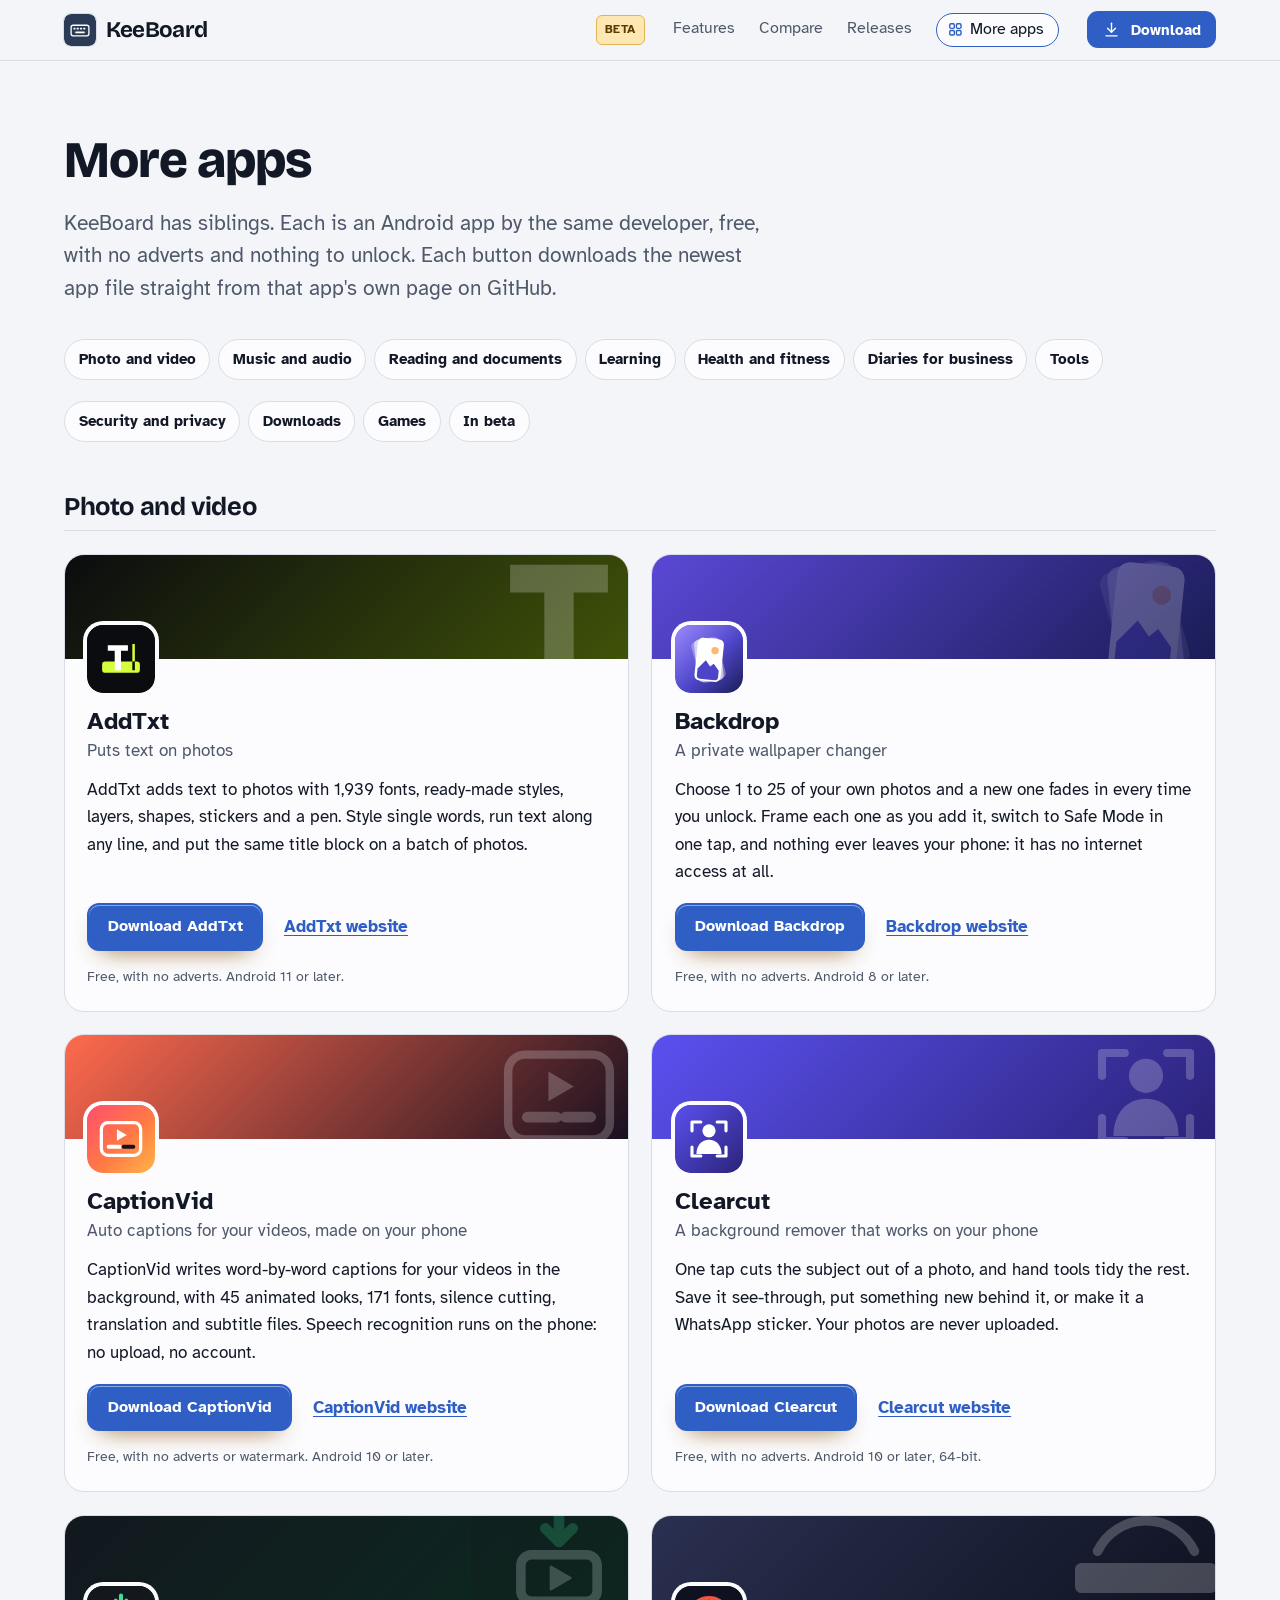
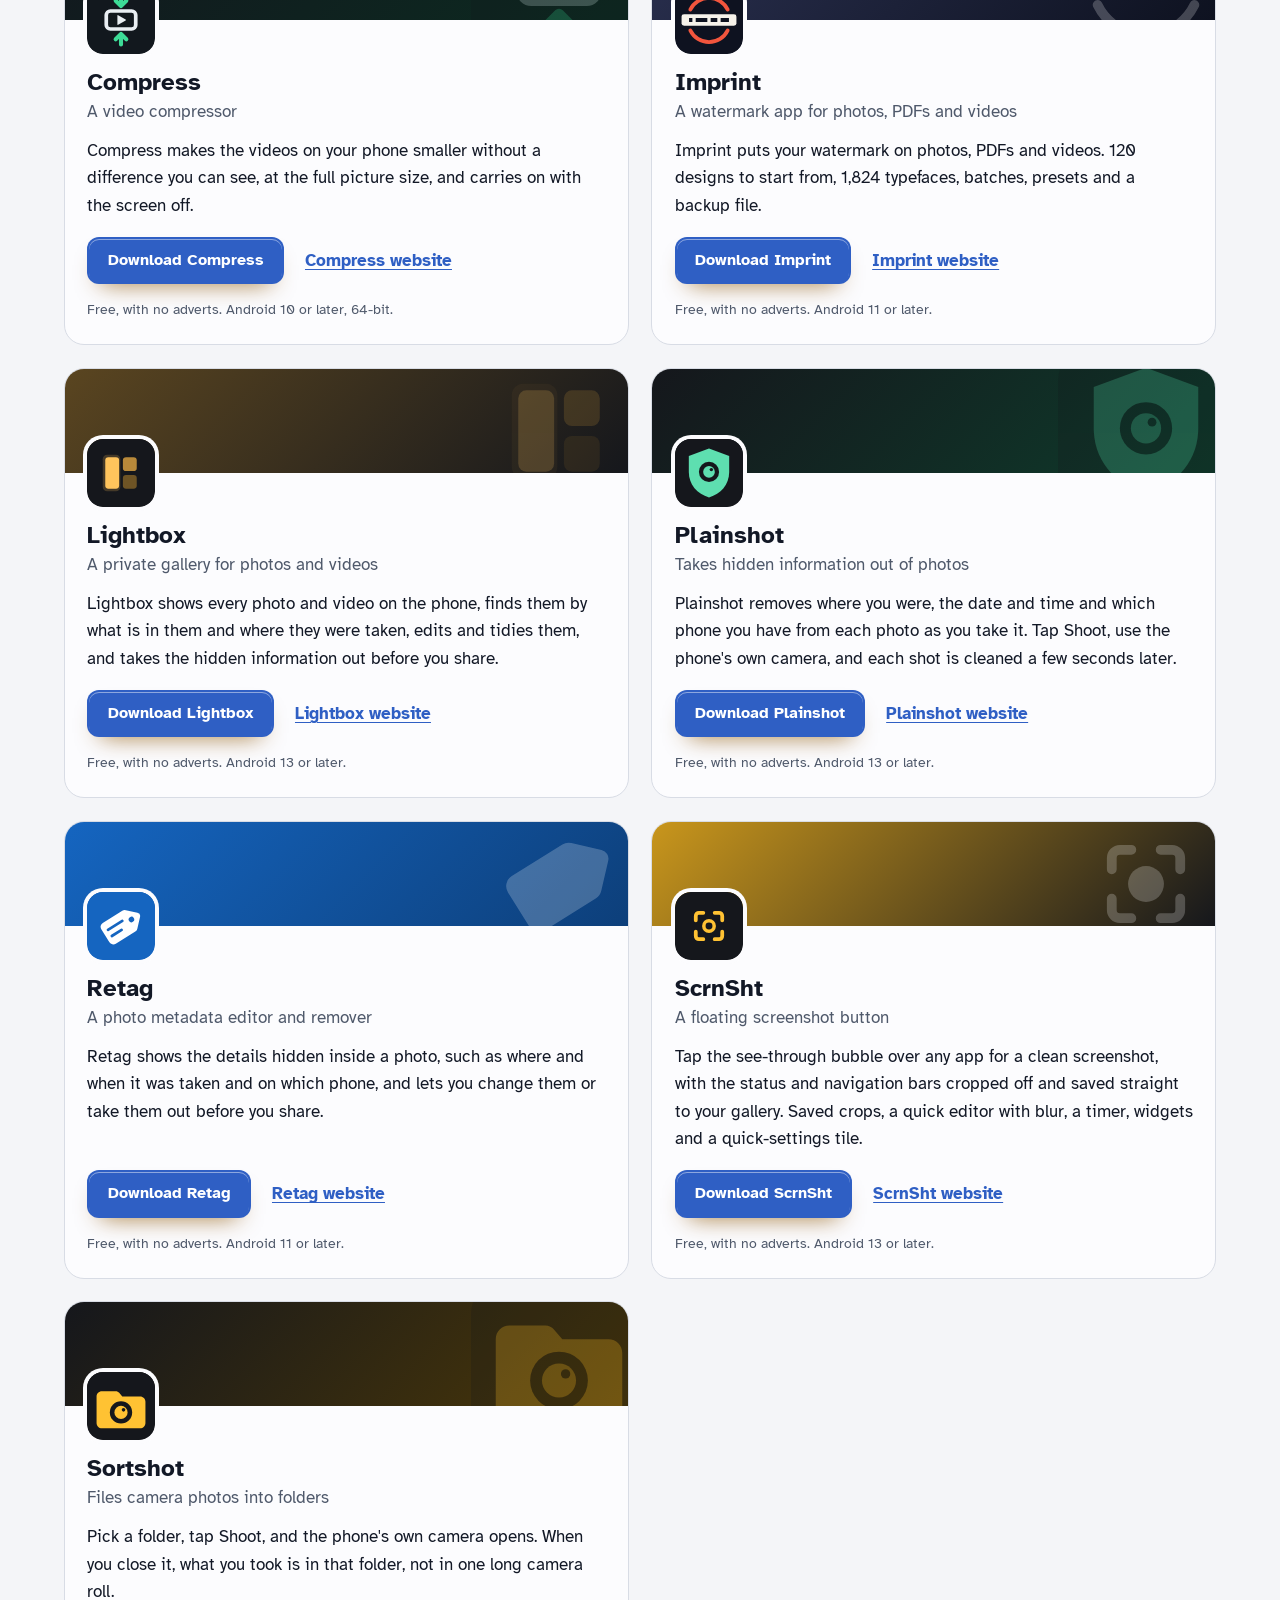
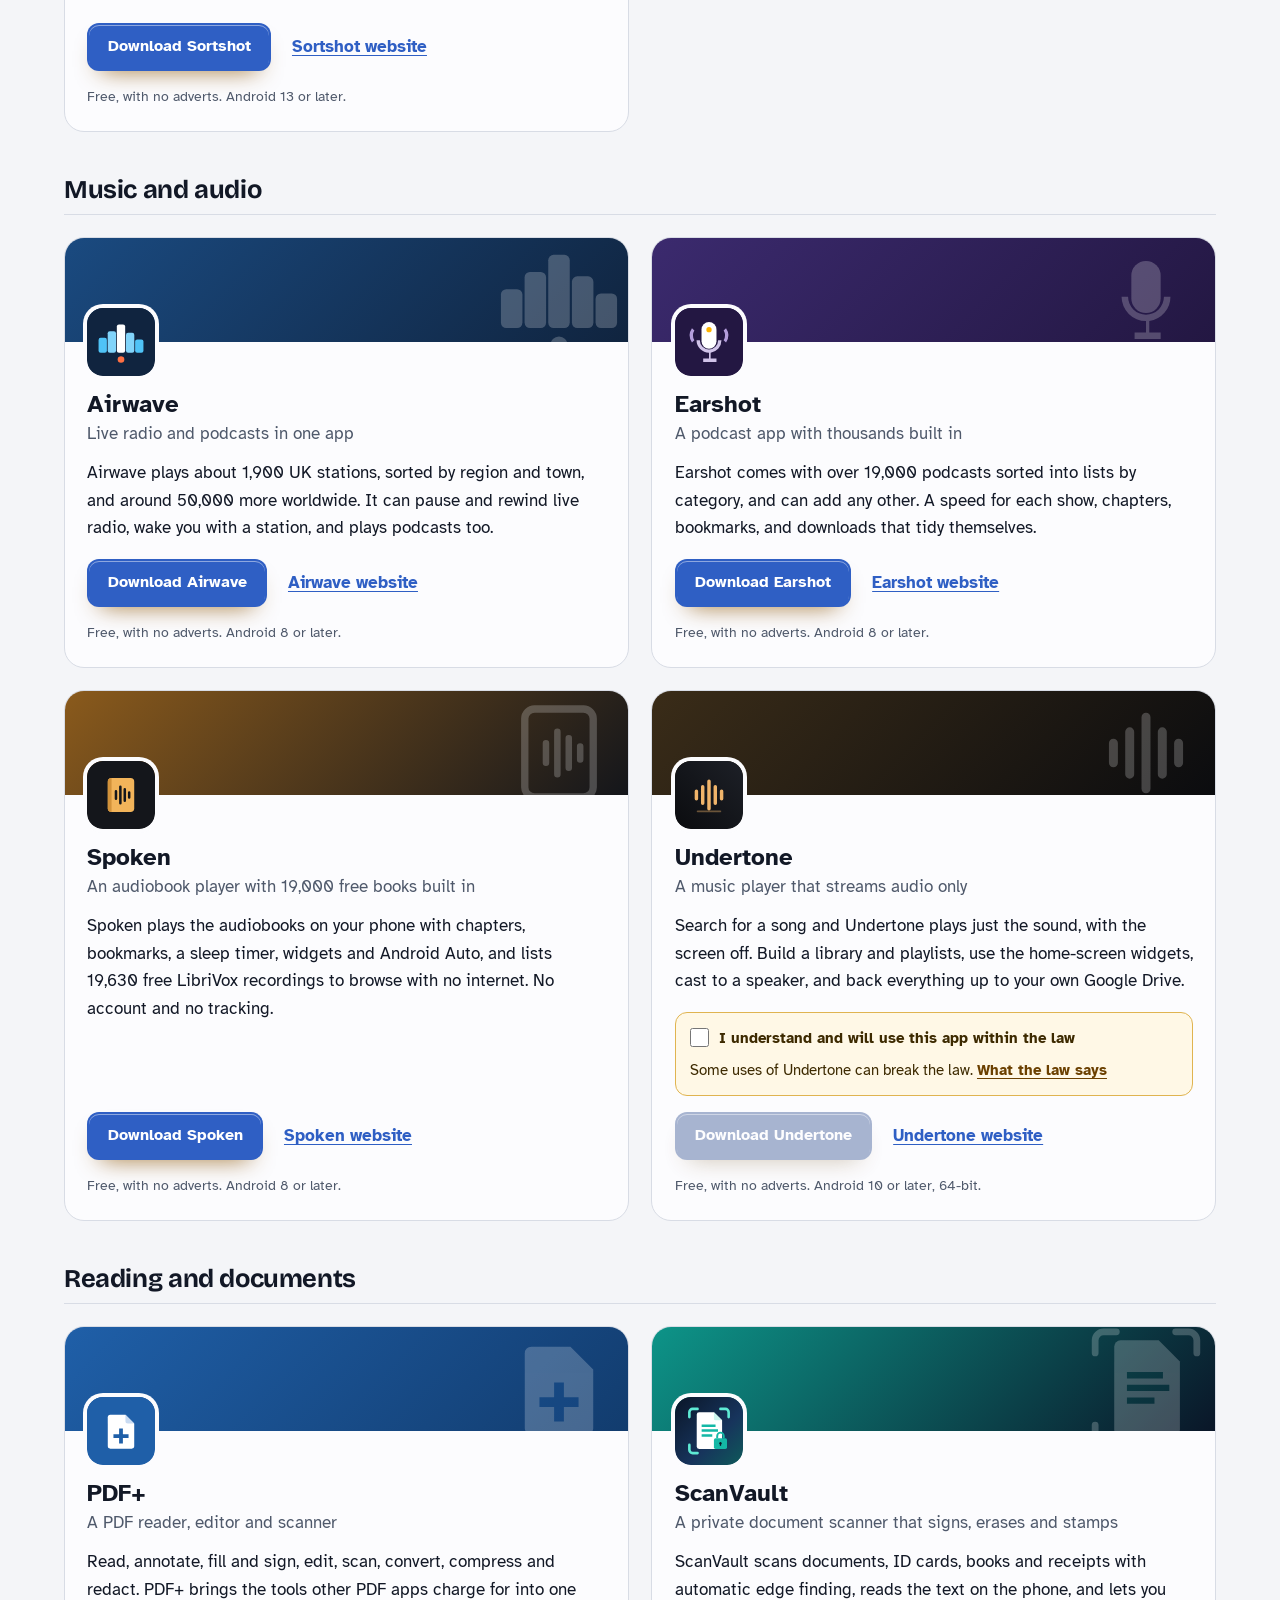
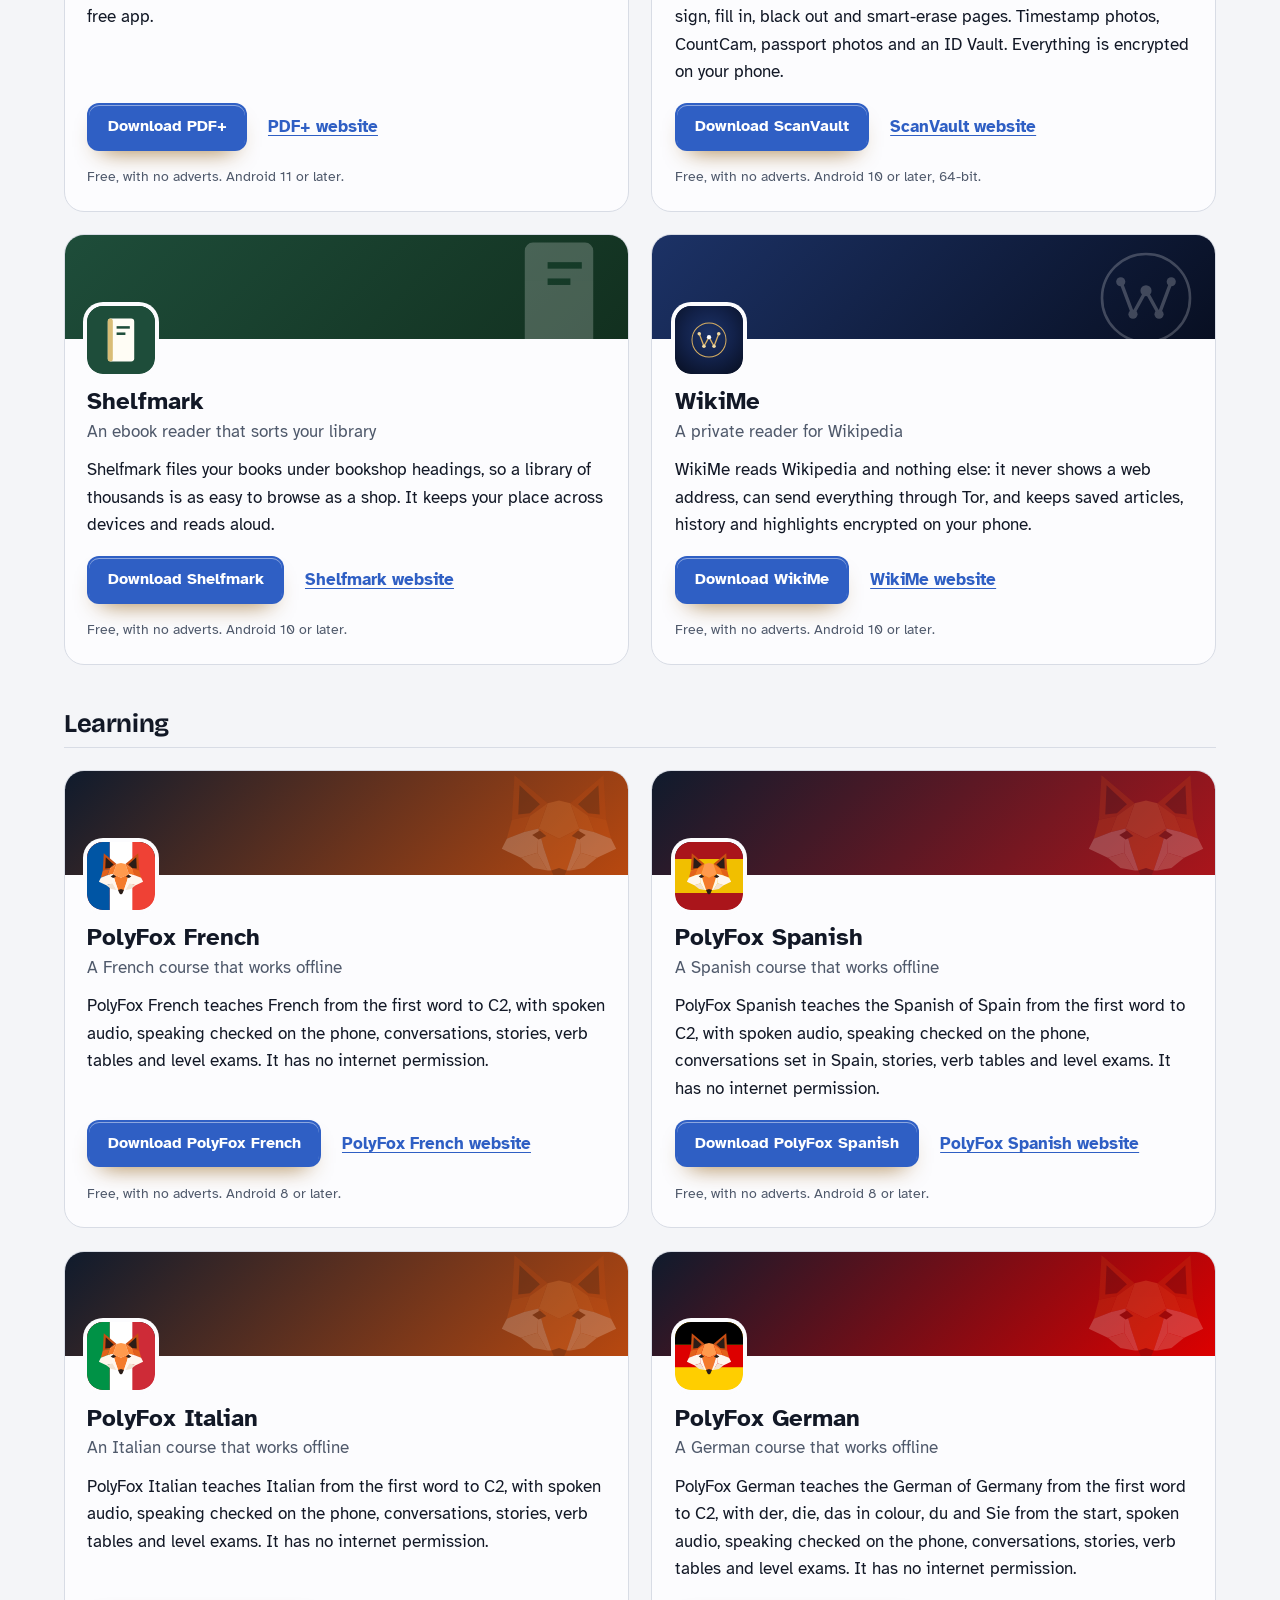
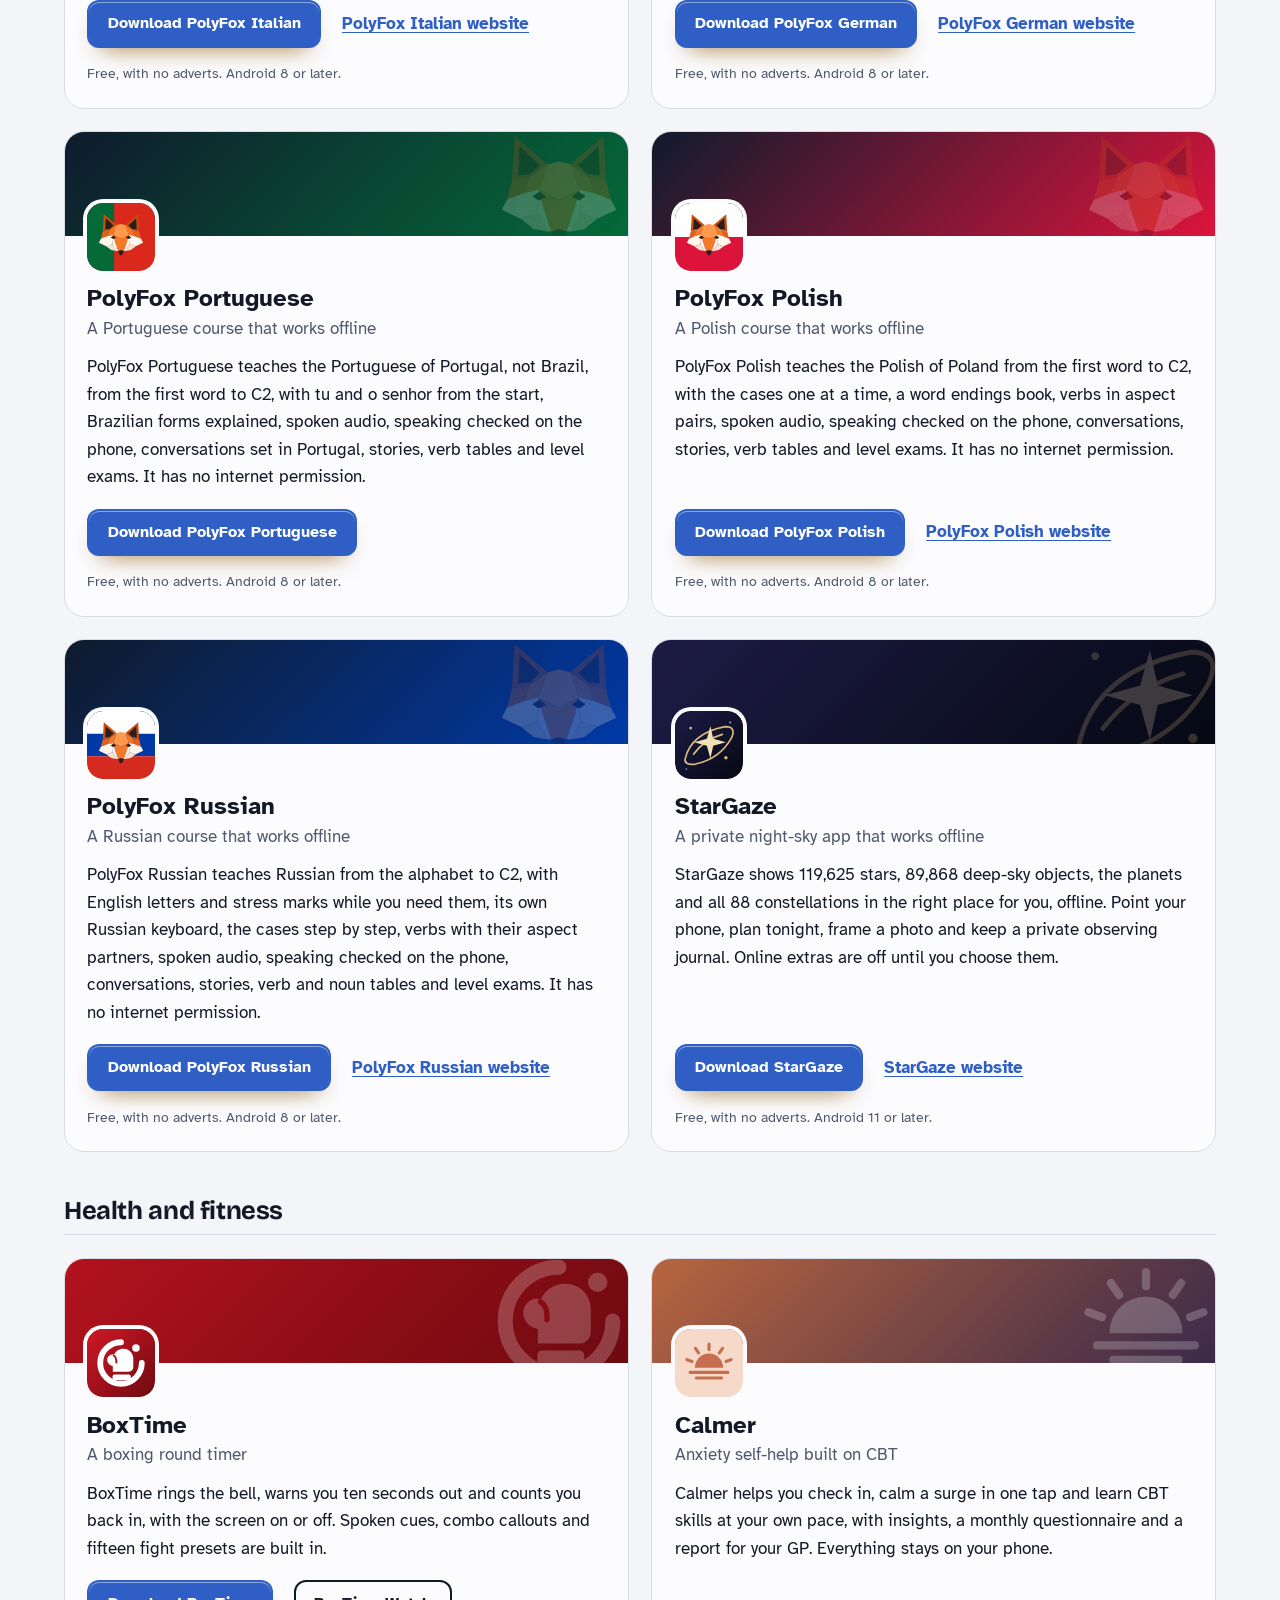
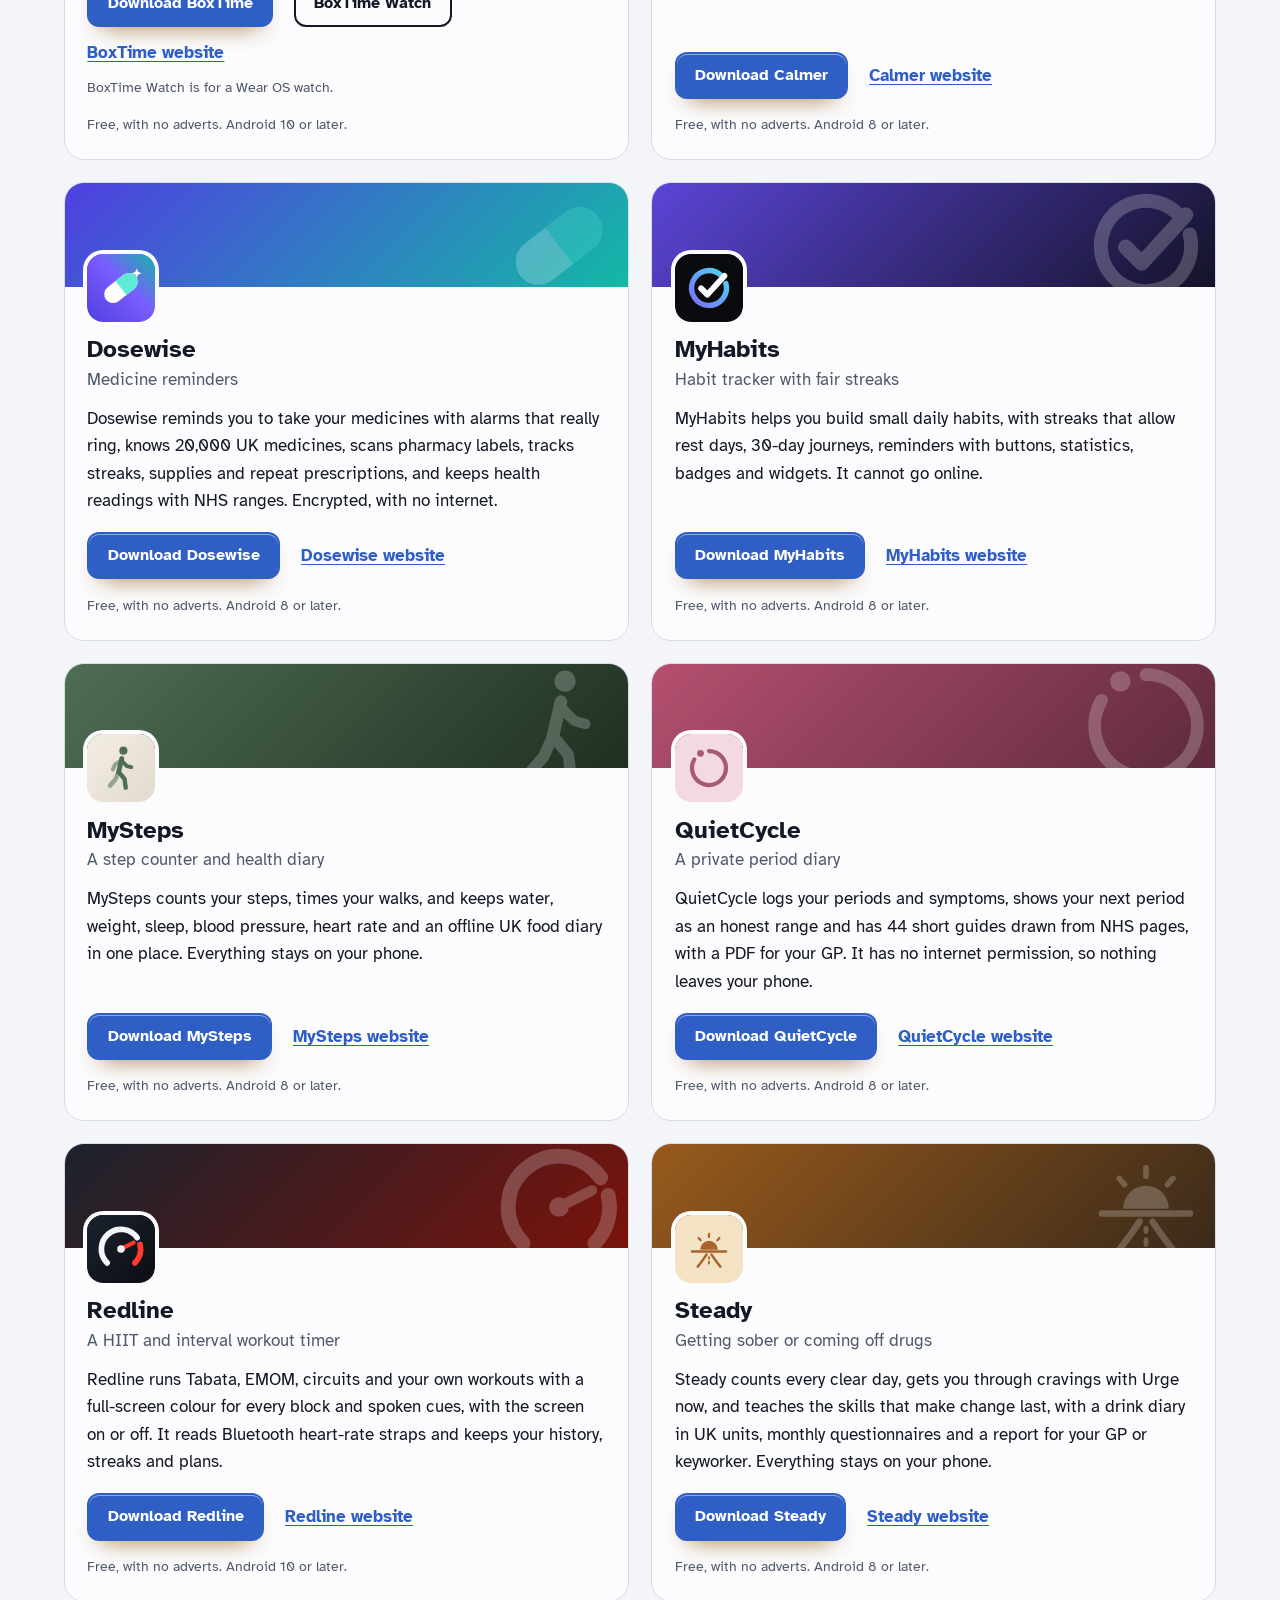
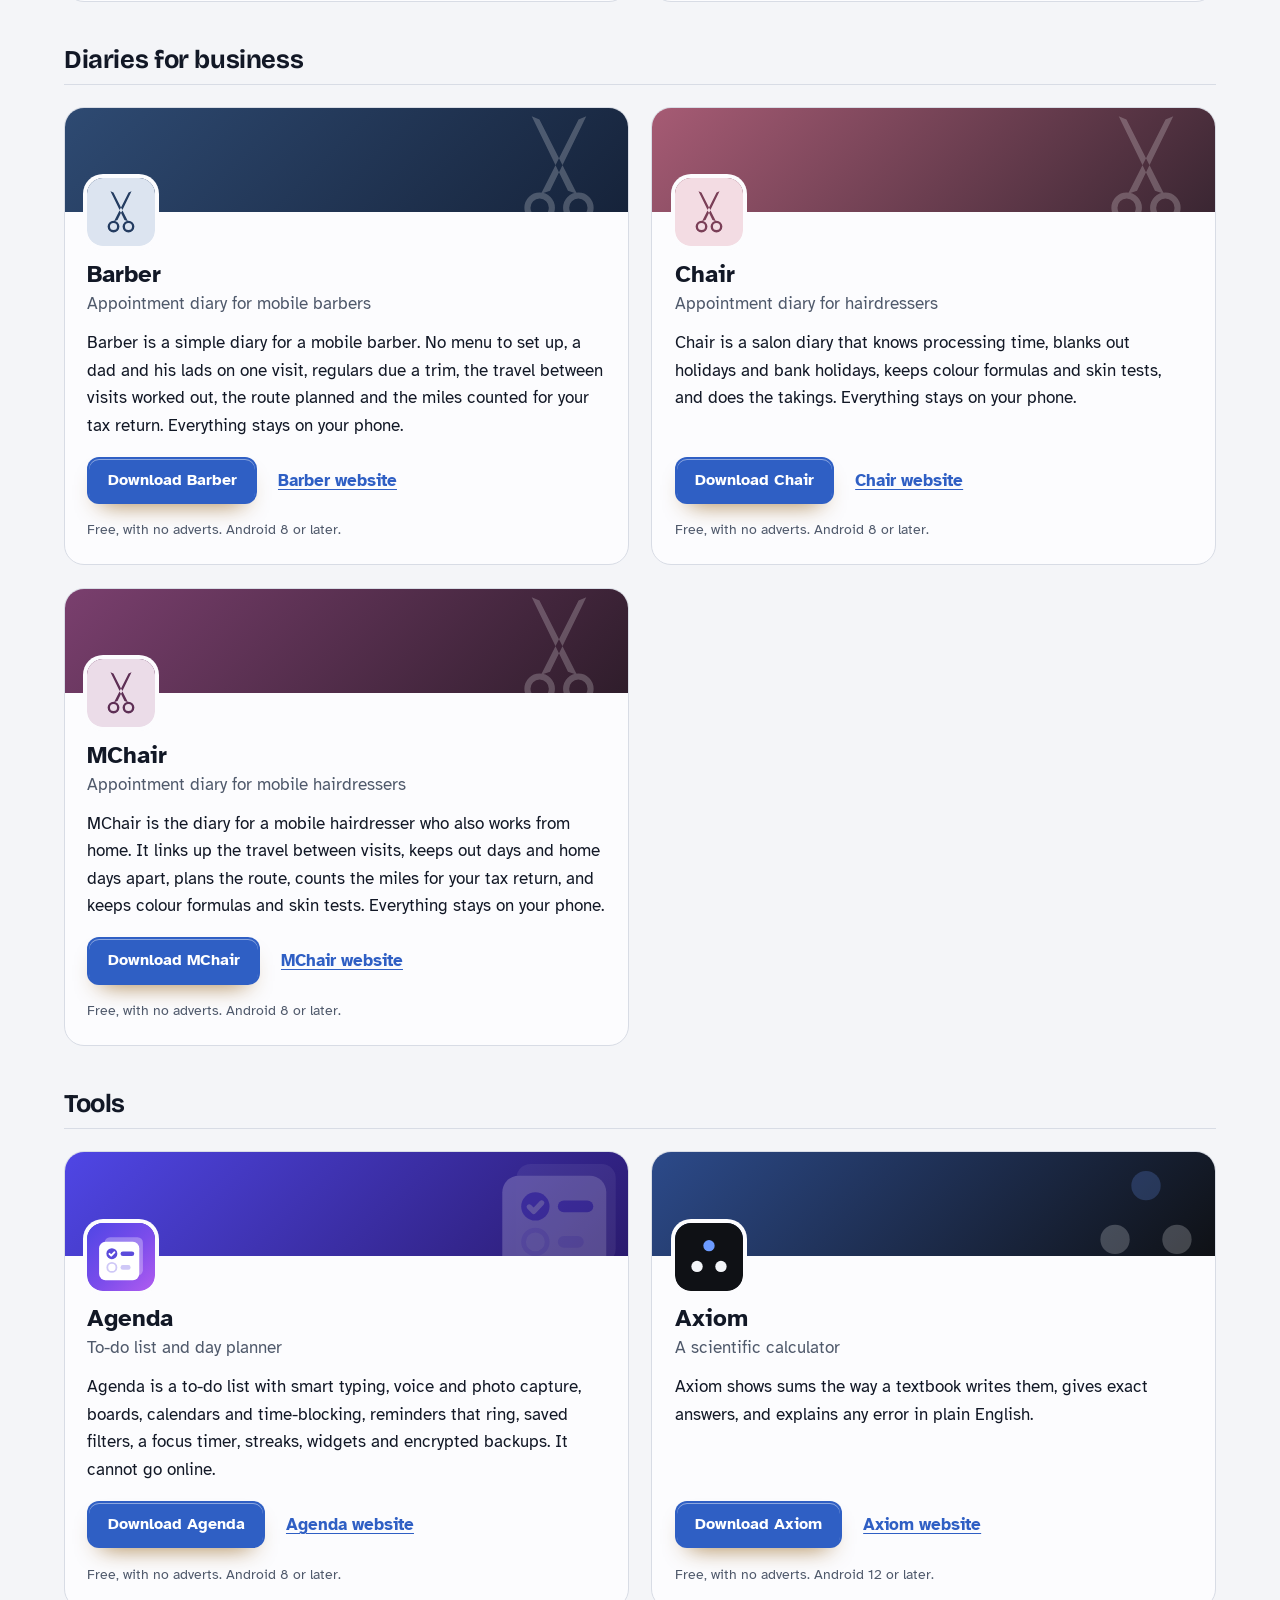
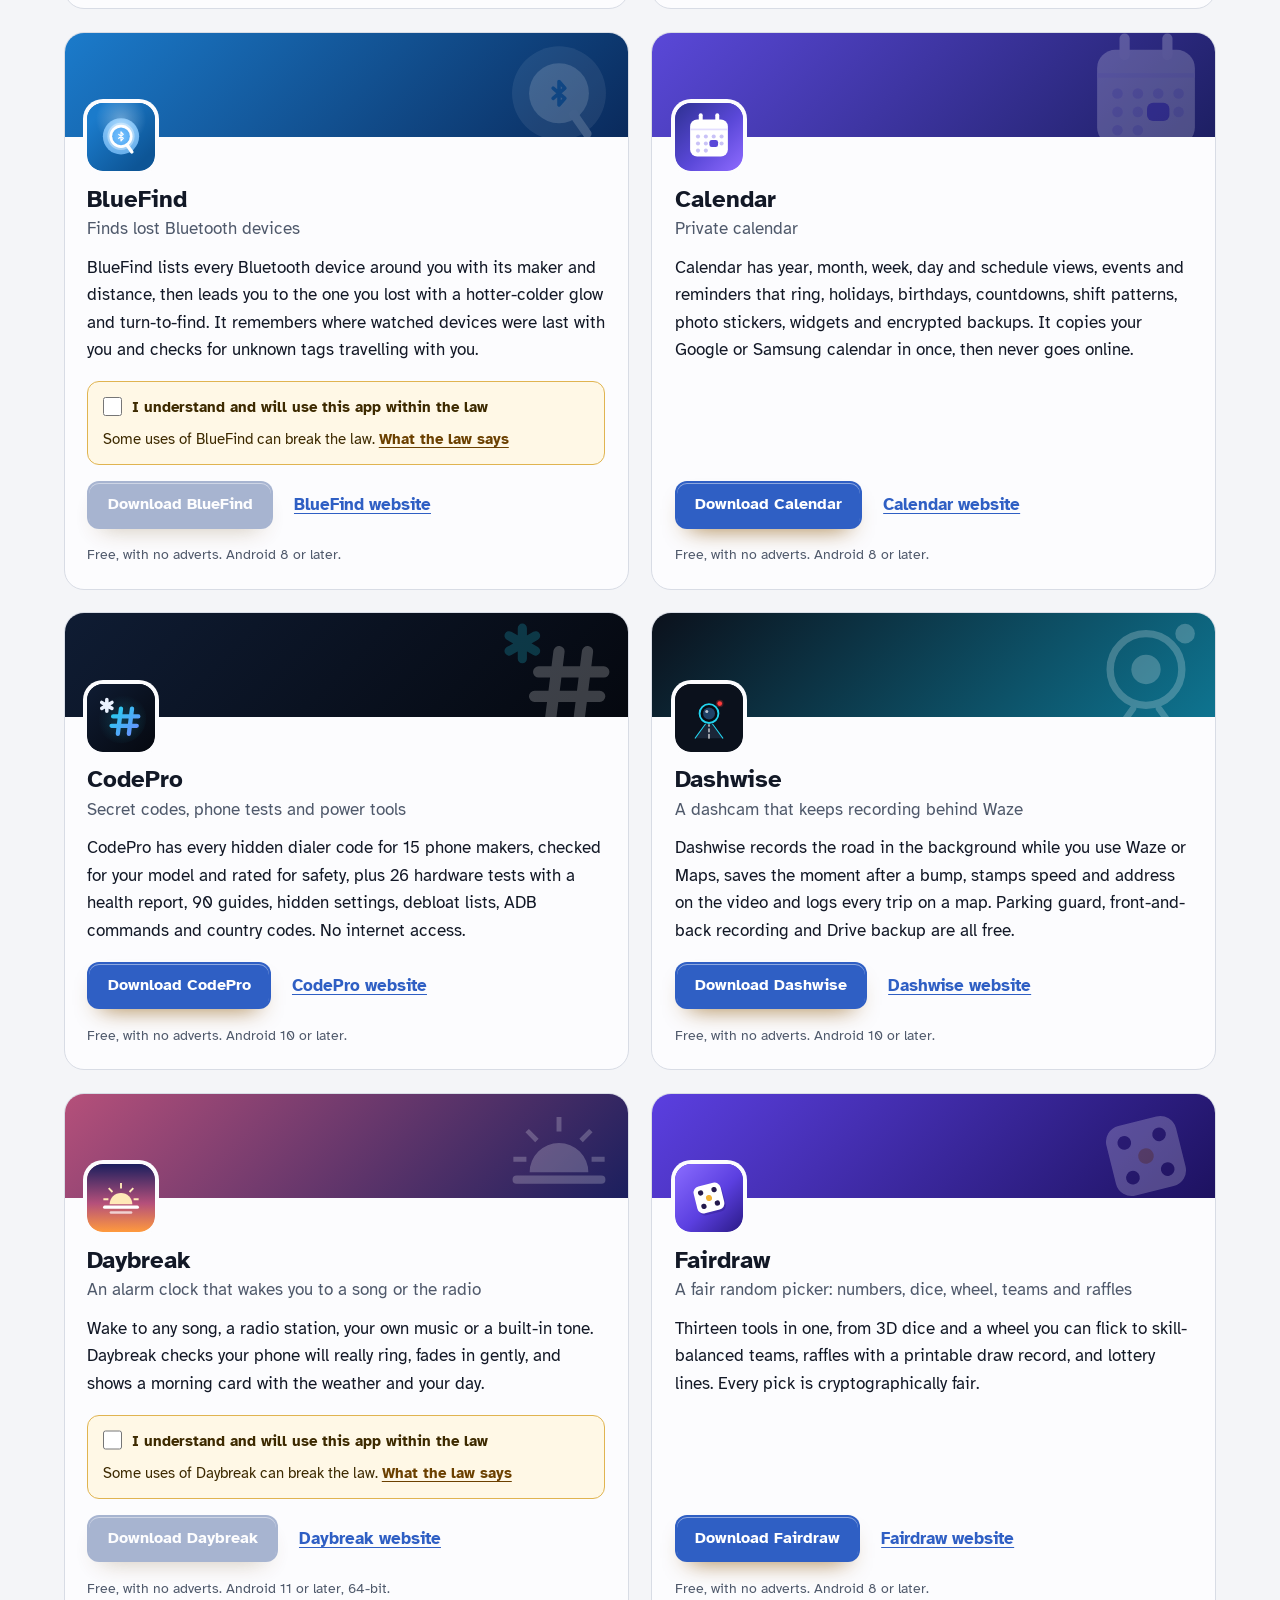
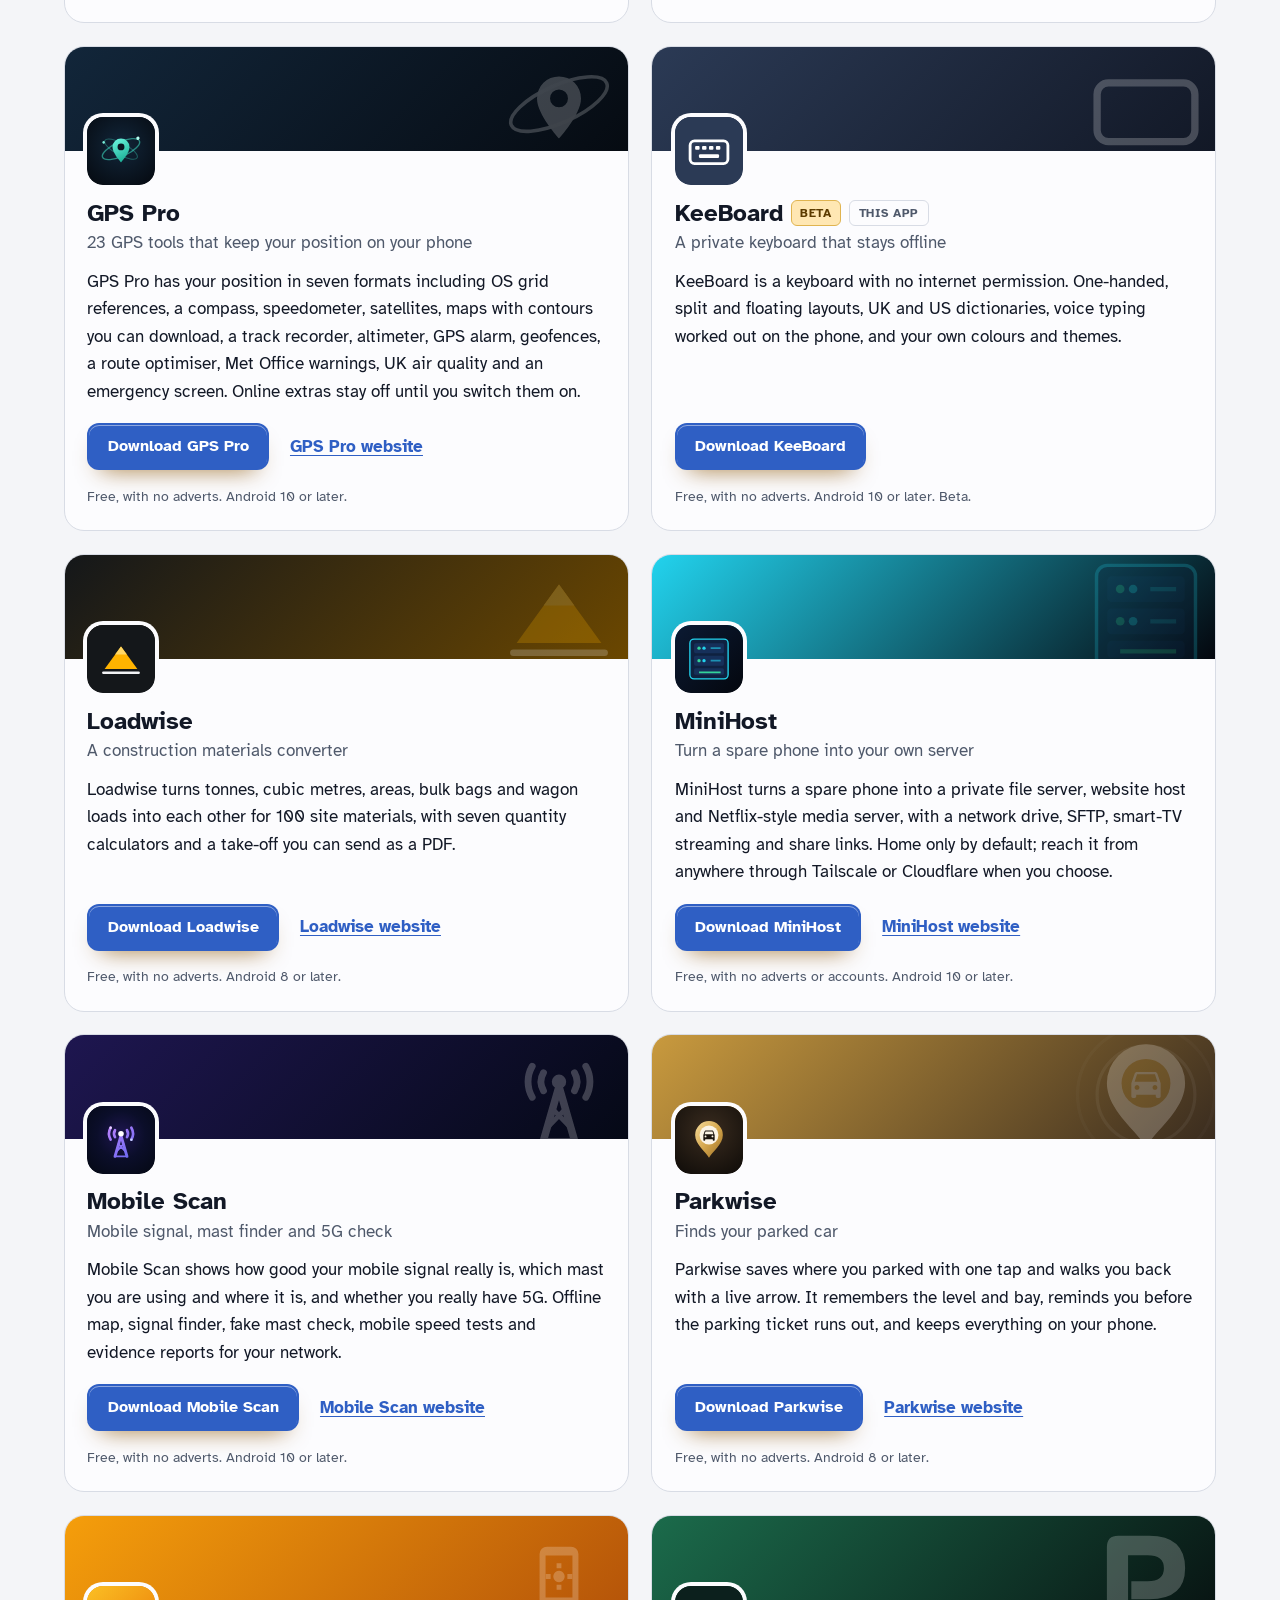
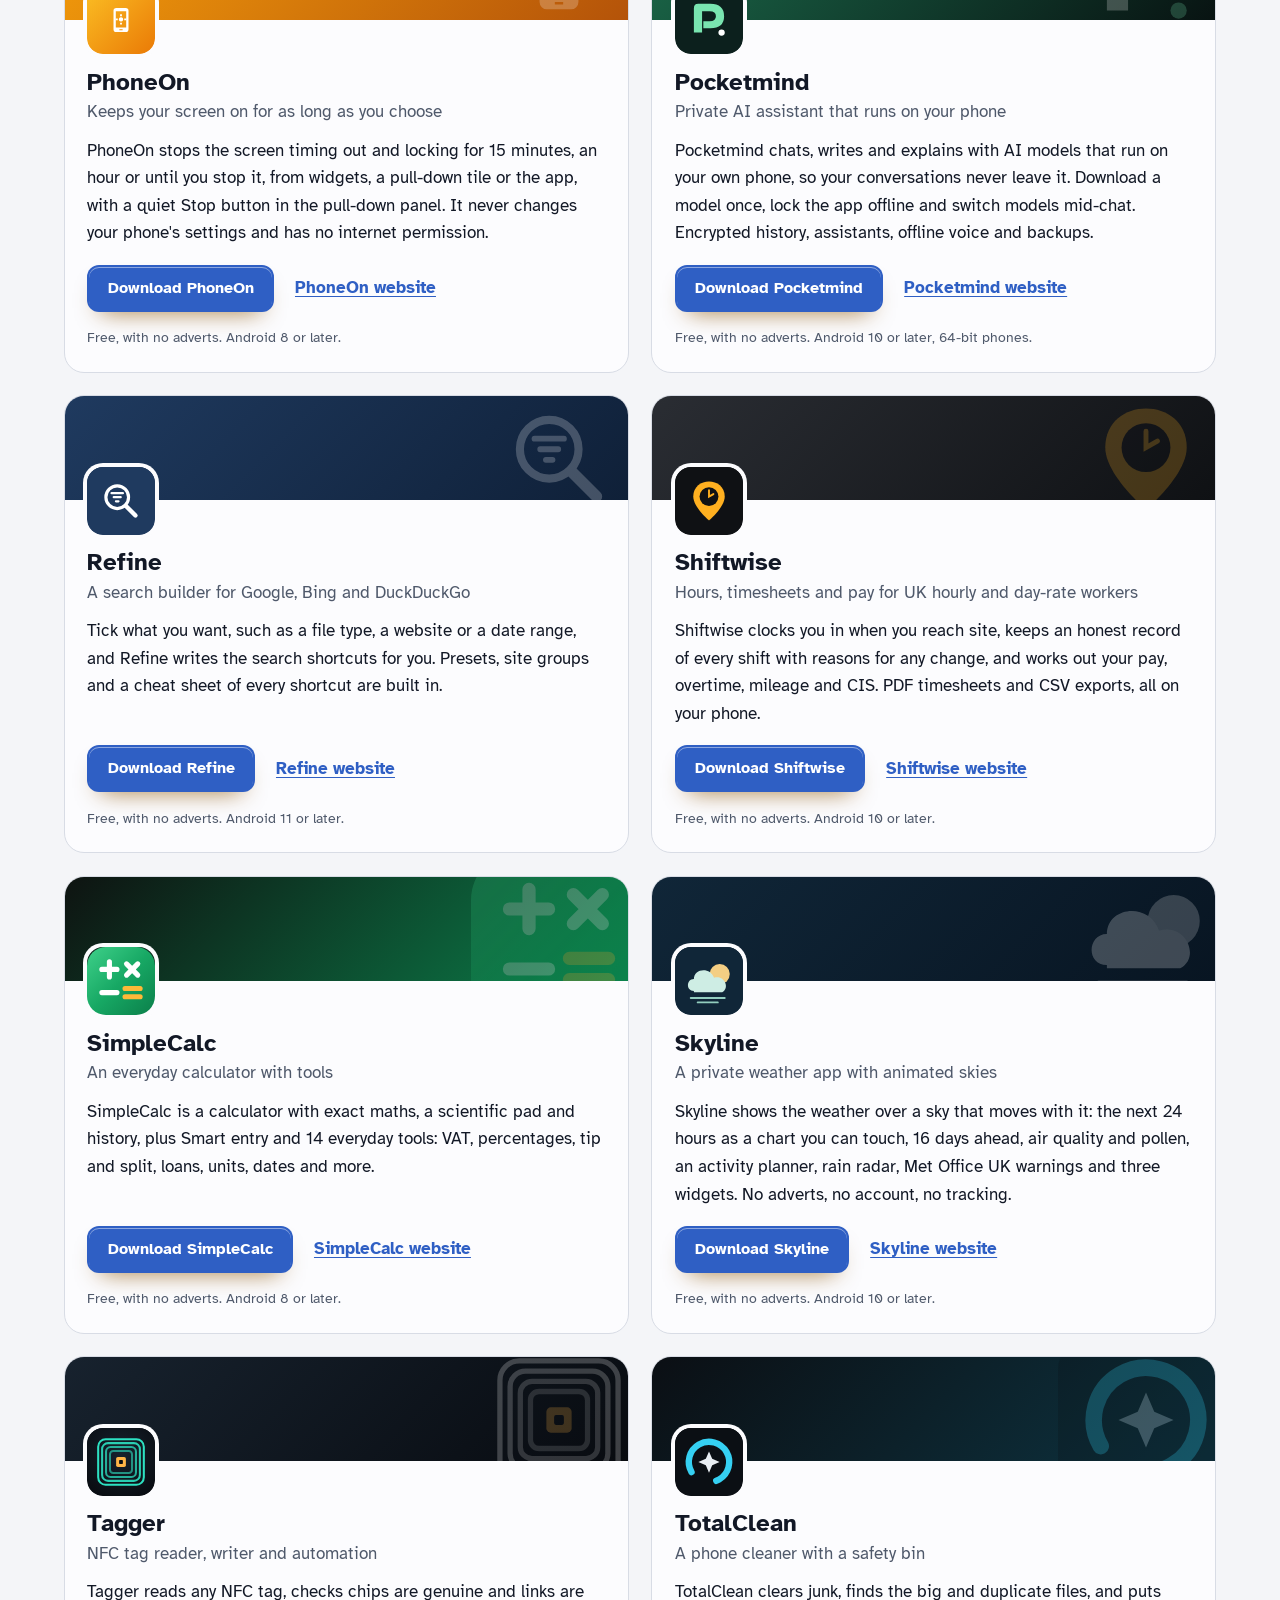
==== more-apps.html @ 700b696c "More apps: add MegaGen" ====
<!DOCTYPE html>
<html lang="en-GB">
<head>
<meta charset="utf-8">
<meta name="viewport" content="width=device-width, initial-scale=1">
<title>More free Android apps from the maker of KeeBoard</title>
<meta name="description" content="All 92 free Android apps from the maker of KeeBoard, in one list by category, each with its download and a link to its website.">
<meta name="author" content="Jonathan Jackson">
<link rel="canonical" href="https://customgpter.github.io/keeboard/more-apps.html">
<meta name="theme-color" content="#f4f5f8" media="(prefers-color-scheme: light)">
<meta name="theme-color" content="#0c0f15" media="(prefers-color-scheme: dark)">
<meta property="og:type" content="website">
<meta property="og:site_name" content="KeeBoard">
<meta property="og:title" content="More free Android apps from the maker of KeeBoard">
<meta property="og:description" content="All 92 free Android apps from the maker of KeeBoard, in one list by category, each with its download and a link to its website.">
<meta property="og:url" content="https://customgpter.github.io/keeboard/more-apps.html">
<meta property="og:image" content="https://customgpter.github.io/keeboard/assets/og.png">
<meta property="og:image:width" content="1200">
<meta property="og:image:height" content="630">
<meta property="og:image:alt" content="KeeBoard&#x27;s keyboard with the number row and toolbar, under a typing area">
<meta property="og:locale" content="en_GB">
<meta name="twitter:card" content="summary_large_image">
<link rel="icon" href="./assets/favicon.svg" type="image/svg+xml">
<link rel="apple-touch-icon" href="./assets/apple-touch-icon.png">
<link rel="preload" href="./assets/fonts/bricolage-grotesque-latin.woff2" as="font" type="font/woff2" crossorigin>
<link rel="preload" href="./assets/fonts/atkinson-hyperlegible-latin-400-normal.woff2" as="font" type="font/woff2" crossorigin>
<link rel="stylesheet" href="./assets/site.css?v=1">
<link rel="stylesheet" href="./assets/house.css?v=1">
<script type="application/ld+json">{"@context":"https://schema.org","@type":"ItemList","name":"Apps from the maker of KeeBoard","url":"https://customgpter.github.io/keeboard/more-apps.html","itemListElement":[{"@type":"ListItem","position":1,"name":"AddTxt","url":"https://customgpter.github.io/addtxt/"},{"@type":"ListItem","position":2,"name":"Backdrop","url":"https://customgpter.github.io/backdrop/"},{"@type":"ListItem","position":3,"name":"CaptionVid","url":"https://customgpter.github.io/captionvid/"},{"@type":"ListItem","position":4,"name":"Clearcut","url":"https://customgpter.github.io/clearcut/"},{"@type":"ListItem","position":5,"name":"Compress","url":"https://customgpter.github.io/compress/"},{"@type":"ListItem","position":6,"name":"Imprint","url":"https://customgpter.github.io/imprint/"},{"@type":"ListItem","position":7,"name":"Lightbox","url":"https://customgpter.github.io/lightbox/"},{"@type":"ListItem","position":8,"name":"Plainshot","url":"https://customgpter.github.io/plainshot/"},{"@type":"ListItem","position":9,"name":"Retag","url":"https://customgpter.github.io/retag/"},{"@type":"ListItem","position":10,"name":"ScrnSht","url":"https://customgpter.github.io/scrnsht/"},{"@type":"ListItem","position":11,"name":"Sortshot","url":"https://customgpter.github.io/sortshot/"},{"@type":"ListItem","position":12,"name":"Airwave","url":"https://customgpter.github.io/airwave/"},{"@type":"ListItem","position":13,"name":"Earshot","url":"https://customgpter.github.io/earshot/"},{"@type":"ListItem","position":14,"name":"Spoken","url":"https://customgpter.github.io/spoken/"},{"@type":"ListItem","position":15,"name":"Undertone","url":"https://customgpter.github.io/undertone/"},{"@type":"ListItem","position":16,"name":"PDF+","url":"https://customgpter.github.io/pdfplus/"},{"@type":"ListItem","position":17,"name":"ScanVault","url":"https://customgpter.github.io/scanvault/"},{"@type":"ListItem","position":18,"name":"Shelfmark","url":"https://customgpter.github.io/shelfmark/"},{"@type":"ListItem","position":19,"name":"WikiMe","url":"https://customgpter.github.io/wikime/"},{"@type":"ListItem","position":20,"name":"PolyFox French","url":"https://customgpter.github.io/polyfox/"},{"@type":"ListItem","position":21,"name":"PolyFox German","url":"https://customgpter.github.io/polyfox-german/"},{"@type":"ListItem","position":22,"name":"PolyFox Polish","url":"https://customgpter.github.io/polyfox-polish/"},{"@type":"ListItem","position":23,"name":"PolyFox Russian","url":"https://customgpter.github.io/polyfox-russian/"},{"@type":"ListItem","position":24,"name":"StarGaze","url":"https://customgpter.github.io/stargaze/"},{"@type":"ListItem","position":25,"name":"BoxTime","url":"https://customgpter.github.io/boxtime/"},{"@type":"ListItem","position":26,"name":"Calmer","url":"https://customgpter.github.io/calmer/"},{"@type":"ListItem","position":27,"name":"Dosewise","url":"https://customgpter.github.io/dosewise/"},{"@type":"ListItem","position":28,"name":"MyHabits","url":"https://customgpter.github.io/myhabits/"},{"@type":"ListItem","position":29,"name":"MySteps","url":"https://customgpter.github.io/mysteps/"},{"@type":"ListItem","position":30,"name":"QuietCycle","url":"https://customgpter.github.io/quietcycle/"},{"@type":"ListItem","position":31,"name":"Redline","url":"https://customgpter.github.io/redline/"},{"@type":"ListItem","position":32,"name":"Steady","url":"https://customgpter.github.io/steady/"},{"@type":"ListItem","position":33,"name":"Barber","url":"https://customgpter.github.io/barber/"},{"@type":"ListItem","position":34,"name":"Chair","url":"https://customgpter.github.io/chair/"},{"@type":"ListItem","position":35,"name":"MChair","url":"https://customgpter.github.io/mchair/"},{"@type":"ListItem","position":36,"name":"Agenda","url":"https://customgpter.github.io/agenda/"},{"@type":"ListItem","position":37,"name":"Axiom","url":"https://customgpter.github.io/axiom/"},{"@type":"ListItem","position":38,"name":"BlueFind","url":"https://customgpter.github.io/bluefind/"},{"@type":"ListItem","position":39,"name":"Calendar","url":"https://customgpter.github.io/calendar/"},{"@type":"ListItem","position":40,"name":"CodePro","url":"https://customgpter.github.io/codepro/"},{"@type":"ListItem","position":41,"name":"Dashwise","url":"https://customgpter.github.io/dashwise/"},{"@type":"ListItem","position":42,"name":"Daybreak","url":"https://customgpter.github.io/daybreak/"},{"@type":"ListItem","position":43,"name":"Fairdraw","url":"https://customgpter.github.io/fairdraw/"},{"@type":"ListItem","position":44,"name":"GPS Pro","url":"https://customgpter.github.io/gpspro/"},{"@type":"ListItem","position":45,"name":"KeeBoard","url":"https://customgpter.github.io/keeboard/"},{"@type":"ListItem","position":46,"name":"Loadwise","url":"https://customgpter.github.io/loadwise/"},{"@type":"ListItem","position":47,"name":"MiniHost","url":"https://customgpter.github.io/minihost/"},{"@type":"ListItem","position":48,"name":"Mobile Scan","url":"https://customgpter.github.io/mobilescan/"},{"@type":"ListItem","position":49,"name":"Parkwise","url":"https://customgpter.github.io/parkwise/"},{"@type":"ListItem","position":50,"name":"Pocketmind","url":"https://customgpter.github.io/pocketmind/"},{"@type":"ListItem","position":51,"name":"Refine","url":"https://customgpter.github.io/refine/"},{"@type":"ListItem","position":52,"name":"Shiftwise","url":"https://customgpter.github.io/shiftwise/"},{"@type":"ListItem","position":53,"name":"SimpleCalc","url":"https://customgpter.github.io/simplecalc/"},{"@type":"ListItem","position":54,"name":"Skyline","url":"https://customgpter.github.io/skyline/"},{"@type":"ListItem","position":55,"name":"Tagger","url":"https://customgpter.github.io/tagger/"},{"@type":"ListItem","position":56,"name":"TotalClean","url":"https://customgpter.github.io/totalclean/"},{"@type":"ListItem","position":57,"name":"TVLink","url":"https://customgpter.github.io/tvlink/"},{"@type":"ListItem","position":58,"name":"Unbox","url":"https://customgpter.github.io/unbox/"},{"@type":"ListItem","position":59,"name":"WhatsKeep","url":"https://customgpter.github.io/whatskeep/"},{"@type":"ListItem","position":60,"name":"WiFi Scan","url":"https://customgpter.github.io/wifiscan/"},{"@type":"ListItem","position":61,"name":"Auditly","url":"https://customgpter.github.io/auditly/"},{"@type":"ListItem","position":62,"name":"Backchannel","url":"https://customgpter.github.io/backchannel/"},{"@type":"ListItem","position":63,"name":"ENotes","url":"https://customgpter.github.io/enotes/"},{"@type":"ListItem","position":64,"name":"FindMe","url":"https://customgpter.github.io/findme/"},{"@type":"ListItem","position":65,"name":"iLock","url":"https://customgpter.github.io/ilock/"},{"@type":"ListItem","position":66,"name":"ImSafe","url":"https://customgpter.github.io/imsafe/"},{"@type":"ListItem","position":67,"name":"IShred","url":"https://customgpter.github.io/ishred/"},{"@type":"ListItem","position":68,"name":"LockBox","url":"https://customgpter.github.io/lockbox/"},{"@type":"ListItem","position":69,"name":"PassVault","url":"https://customgpter.github.io/passvault/"},{"@type":"ListItem","position":70,"name":"SpyFind","url":"https://customgpter.github.io/spyfind/"},{"@type":"ListItem","position":71,"name":"TextWipe","url":"https://customgpter.github.io/textwipe/"},{"@type":"ListItem","position":72,"name":"Tracewire","url":"https://customgpter.github.io/tracewire/"},{"@type":"ListItem","position":73,"name":"Vigil","url":"https://customgpter.github.io/vigil/"},{"@type":"ListItem","position":74,"name":"Grab","url":"https://customgpter.github.io/grab/"},{"@type":"ListItem","position":75,"name":"Swarm","url":"https://customgpter.github.io/swarm/"},{"@type":"ListItem","position":76,"name":"Plane Games","url":"https://customgpter.github.io/plane-games/"},{"@type":"ListItem","position":77,"name":"Ninefold","url":"https://customgpter.github.io/ninefold/"},{"@type":"ListItem","position":78,"name":"Cubewise","url":"https://customgpter.github.io/cubewise/"},{"@type":"ListItem","position":79,"name":"Tilewise","url":"https://customgpter.github.io/tilewise/"},{"@type":"ListItem","position":80,"name":"Letterwise","url":"https://customgpter.github.io/letterwise/"},{"@type":"ListItem","position":81,"name":"Kingside","url":"https://customgpter.github.io/kingside/"},{"@type":"ListItem","position":82,"name":"Deckhand","url":"https://customgpter.github.io/deckhand/"},{"@type":"ListItem","position":83,"name":"SNESForge","url":"https://customgpter.github.io/snesforge/"},{"@type":"ListItem","position":84,"name":"Fame Boy","url":"https://customgpter.github.io/fameboy/"},{"@type":"ListItem","position":85,"name":"PSPPro","url":"https://customgpter.github.io/psppro/"},{"@type":"ListItem","position":86,"name":"MegaGen","url":"https://customgpter.github.io/megagen/"},{"@type":"ListItem","position":87,"name":"QVR","url":"https://customgpter.github.io/qvr/"},{"@type":"ListItem","position":88,"name":"QVR Watch","url":"https://customgpter.github.io/qvr-watch/"},{"@type":"ListItem","position":89,"name":"QVRLite","url":"https://customgpter.github.io/qvrlite/"},{"@type":"ListItem","position":90,"name":"Onionz","url":"https://customgpter.github.io/onionz/"},{"@type":"ListItem","position":91,"name":"OnionzWeb","url":"https://customgpter.github.io/onionzweb/"}]}</script>
<link rel="stylesheet" href="./assets/apps-list.css?v=1">
<script src="./assets/apps-list.js?v=1" defer></script>
</head>
<body>
<a class="skip" href="#main">Skip to content</a>
<header class="masthead">
<div class="wrap">
<a class="brand" href="./" aria-label="KeeBoard home"><svg viewBox="0 0 108 108" aria-hidden="true"><rect width="108" height="108" rx="24" fill="#2b3a55"/><g fill="#fff"><rect x="24" y="38" width="60" height="36" rx="7" fill="none" stroke="#fff" stroke-width="4.5"/><rect x="32" y="46" width="7" height="6" rx="1.5"/><rect x="43" y="46" width="7" height="6" rx="1.5"/><rect x="54" y="46" width="7" height="6" rx="1.5"/><rect x="65" y="46" width="7" height="6" rx="1.5"/><rect x="38" y="59" width="32" height="6" rx="2"/></g></svg><span>KeeBoard</span></a><span class="beta-tag">Beta</span>
<nav aria-label="Main"><ul><li><a href="./#features">Features</a></li><li><a href="./compare.html">Compare</a></li><li><a href="./releases.html">Releases</a></li><li><a class="more-apps" href="./more-apps.html" aria-current="page"><svg class="ico" viewBox="0 0 24 24" aria-hidden="true"><rect x="4" y="4" width="6.5" height="6.5" rx="1.6"/><rect x="13.5" y="4" width="6.5" height="6.5" rx="1.6"/><rect x="4" y="13.5" width="6.5" height="6.5" rx="1.6"/><rect x="13.5" y="13.5" width="6.5" height="6.5" rx="1.6"/></svg>More apps</a></li></ul></nav>
<a class="button small" href="https://github.com/CustomGPTer/keeboard/releases/download/v0.1.0-beta2/KeeBoard.apk"><svg class="ico" viewBox="0 0 24 24" aria-hidden="true"><path d="M12 4v11"/><path d="M7 10.5l5 5 5-5"/><path d="M5 20h14"/></svg>Download</a>
</div>
</header>
<main id="main" class="doc">
<div class="wrap">
<div class="measure">
<h1>More apps</h1>
<p class="lede">KeeBoard has siblings. Each is an Android app by the same developer, free, with no adverts and nothing to unlock. Each button downloads the newest app file straight from that app's own page on GitHub.</p>
</div>
<!-- apps:start -->
<nav class="mapps-jump" aria-label="App groups"><ul><li><a href="#apps-photo">Photo and video</a></li><li><a href="#apps-audio">Music and audio</a></li><li><a href="#apps-reading">Reading and documents</a></li><li><a href="#apps-learning">Learning</a></li><li><a href="#apps-health">Health and fitness</a></li><li><a href="#apps-diaries">Diaries for business</a></li><li><a href="#apps-tools">Tools</a></li><li><a href="#apps-security">Security and privacy</a></li><li><a href="#apps-downloads">Downloads</a></li><li><a href="#apps-games">Games</a></li><li><a href="#apps-testing">In beta</a></li></ul></nav>
<div class="mapps-group" role="group" aria-labelledby="apps-photo"><h2 class="mapps-cat" id="apps-photo">Photo and video</h2>
<ul class="mapps"><li class="mapp" style="--b:#0b0c0f;--b2:#3f5208"><div class="mapp-cover" aria-hidden="true"><svg viewBox="0 0 108 108"><path fill="#fff" d="M24 22h60v17H63v49H45V39H24z"/></svg></div><div class="mapp-body"><svg class="mapp-icon" viewBox="0 0 108 108" aria-hidden="true"><rect width="108" height="108" rx="24" fill="#0b0c0f"/><path fill="#d4ff3a" d="M29 58h50a5 5 0 0 1 5 5v8a5 5 0 0 1-5 5H29a5 5 0 0 1-5-5v-8a5 5 0 0 1 5-5z"/><path fill="#fff" d="M33 32h32v9H54v31H44V41H33z"/><path fill="#d4ff3a" d="M72 30h4v28h-4z"/><path fill="#0b0c0f" d="M72 58h4v14h-4z"/></svg><h3>AddTxt</h3><p class="mapp-kind">Puts text on photos</p><p class="mapp-say">AddTxt adds text to photos with 1,939 fonts, ready-made styles, layers, shapes, stickers and a pen. Style single words, run text along any line, and put the same title block on a batch of photos.</p><p class="mapp-go"><a class="button" href="https://github.com/CustomGPTer/addtxt/releases/latest/download/AddTxt.apk">Download AddTxt</a><a class="mapp-site" href="https://customgpter.github.io/addtxt/">AddTxt website</a></p><p class="mapp-needs">Free, with no adverts. Android 11 or later.</p></div></li>
<li class="mapp" style="--b:#5a48d6;--b2:#1a1c55"><div class="mapp-cover" aria-hidden="true"><svg viewBox="0 0 108 108"><g transform="translate(54 58) scale(1.3) translate(-54 -58)"><rect x="38" y="30" width="32" height="52" rx="6" fill="#fff" fill-opacity=".3" transform="rotate(-16 54 58)"/><rect x="38" y="30" width="32" height="52" rx="6" fill="#fff" fill-opacity=".6" transform="rotate(-6 54 58)"/><g transform="rotate(6 54 58)"><rect x="38" y="30" width="32" height="52" rx="6" fill="#fff"/><path d="M41 68l9-11 6 7 4-4 7 8v8a4 4 0 0 1-4 4H45a4 4 0 0 1-4-4z" fill="#4d45c9"/><circle cx="60" cy="44" r="4.5" fill="#FFB86B"/></g></g></svg></div><div class="mapp-body"><svg class="mapp-icon" viewBox="0 0 108 108" aria-hidden="true"><defs><linearGradient id="i-backdrop-mapp-cc" x1="0" y1="0" x2="1" y2="1"><stop offset="0" stop-color="#9c8bff"/><stop offset=".55" stop-color="#4d45c9"/><stop offset="1" stop-color="#1a1c55"/></linearGradient></defs><rect width="108" height="108" rx="24" fill="url(#i-backdrop-mapp-cc)"/><g transform="translate(54 58) scale(1.3) translate(-54 -58)"><rect x="38" y="30" width="32" height="52" rx="6" fill="#fff" fill-opacity=".3" transform="rotate(-16 54 58)"/><rect x="38" y="30" width="32" height="52" rx="6" fill="#fff" fill-opacity=".6" transform="rotate(-6 54 58)"/><g transform="rotate(6 54 58)"><rect x="38" y="30" width="32" height="52" rx="6" fill="#fff"/><path d="M41 68l9-11 6 7 4-4 7 8v8a4 4 0 0 1-4 4H45a4 4 0 0 1-4-4z" fill="#4d45c9"/><circle cx="60" cy="44" r="4.5" fill="#FFB86B"/></g></g></svg><h3>Backdrop</h3><p class="mapp-kind">A private wallpaper changer</p><p class="mapp-say">Choose 1 to 25 of your own photos and a new one fades in every time you unlock. Frame each one as you add it, switch to Safe Mode in one tap, and nothing ever leaves your phone: it has no internet access at all.</p><p class="mapp-go"><a class="button" href="https://github.com/CustomGPTer/backdrop/releases/latest/download/Backdrop.apk">Download Backdrop</a><a class="mapp-site" href="https://customgpter.github.io/backdrop/">Backdrop website</a></p><p class="mapp-needs">Free, with no adverts. Android 8 or later.</p></div></li>
<li class="mapp" style="--b:#ff6a4d;--b2:#1a1020"><div class="mapp-cover" aria-hidden="true"><svg viewBox="0 0 108 108"><g transform="translate(54 54) scale(1.3) translate(-54 -54)"><path d="M38,34 h32 a8,8 0 0 1 8,8 v24 a8,8 0 0 1 -8,8 h-32 a8,8 0 0 1 -8,-8 v-24 a8,8 0 0 1 8,-8 z" fill="none" stroke="#fff" stroke-width="4"/><path d="M49,42 L61,49 L49,56 Z" fill="#fff"/><path d="M39,61 h14 a2.5,2.5 0 0 1 0,5 h-14 a2.5,2.5 0 0 1 0,-5 z" fill="#fff"/><path d="M57,61 h12 a2.5,2.5 0 0 1 0,5 h-12 a2.5,2.5 0 0 1 0,-5 z" fill="#ffffff"/></g></svg></div><div class="mapp-body"><svg class="mapp-icon" viewBox="0 0 108 108" aria-hidden="true"><defs><linearGradient id="i-captionvid-cvbg" x1="0" y1="0" x2="1" y2="1"><stop offset="0" stop-color="#ff4d6d"/><stop offset=".55" stop-color="#ff7a45"/><stop offset="1" stop-color="#ffb547"/></linearGradient></defs><rect width="108" height="108" rx="24" fill="url(#i-captionvid-cvbg)"/><g transform="translate(54 54) scale(1.3) translate(-54 -54)"><path d="M38,34 h32 a8,8 0 0 1 8,8 v24 a8,8 0 0 1 -8,8 h-32 a8,8 0 0 1 -8,-8 v-24 a8,8 0 0 1 8,-8 z" fill="none" stroke="#fff" stroke-width="4"/><path d="M49,42 L61,49 L49,56 Z" fill="#fff"/><path d="M39,61 h14 a2.5,2.5 0 0 1 0,5 h-14 a2.5,2.5 0 0 1 0,-5 z" fill="#fff"/><path d="M57,61 h12 a2.5,2.5 0 0 1 0,5 h-12 a2.5,2.5 0 0 1 0,-5 z" fill="#1a1020"/></g></svg><h3>CaptionVid</h3><p class="mapp-kind">Auto captions for your videos, made on your phone</p><p class="mapp-say">CaptionVid writes word-by-word captions for your videos in the background, with 45 animated looks, 171 fonts, silence cutting, translation and subtitle files. Speech recognition runs on the phone: no upload, no account.</p><p class="mapp-go"><a class="button" href="https://github.com/CustomGPTer/captionvid/releases/latest/download/CaptionVid.apk">Download CaptionVid</a><a class="mapp-site" href="https://customgpter.github.io/captionvid/">CaptionVid website</a></p><p class="mapp-needs">Free, with no adverts or watermark. Android 10 or later.</p></div></li><li class="mapp" style="--b:#5b50f0;--b2:#2a2378"><div class="mapp-cover" aria-hidden="true"><svg viewBox="0 0 108 108"><circle cx="54" cy="41" r="10.5" fill="#fff"/><path d="M34 78c0-14.5 8.5-23 20-23s20 8.5 20 23z" fill="#fff"/><path d="M27 41V27h14M67 27h14v14M27 67v14h14M67 81h14V67" fill="none" stroke="#fff" stroke-width="5" stroke-linecap="round" stroke-linejoin="round"/></svg></div><div class="mapp-body"><svg class="mapp-icon" viewBox="0 0 108 108" aria-hidden="true"><defs><linearGradient id="i-clearcut-mapp-cc" x1="0" y1="0" x2="1" y2="1"><stop offset="0" stop-color="#5b50f0"/><stop offset="1" stop-color="#2a2378"/></linearGradient></defs><rect width="108" height="108" rx="24" fill="url(#i-clearcut-mapp-cc)"/><circle cx="54" cy="41" r="10.5" fill="#fff"/><path d="M34 78c0-14.5 8.5-23 20-23s20 8.5 20 23z" fill="#fff"/><path d="M27 41V27h14M67 27h14v14M27 67v14h14M67 81h14V67" fill="none" stroke="#fff" stroke-width="5" stroke-linecap="round" stroke-linejoin="round"/></svg><h3>Clearcut</h3><p class="mapp-kind">A background remover that works on your phone</p><p class="mapp-say">One tap cuts the subject out of a photo, and hand tools tidy the rest. Save it see-through, put something new behind it, or make it a WhatsApp sticker. Your photos are never uploaded.</p><p class="mapp-go"><a class="button" href="https://github.com/CustomGPTer/clearcut/releases/latest/download/Clearcut.apk">Download Clearcut</a><a class="mapp-site" href="https://customgpter.github.io/clearcut/">Clearcut website</a></p><p class="mapp-needs">Free, with no adverts. Android 10 or later, 64-bit.</p></div></li>
<li class="mapp" style="--b:#12181e;--b2:#0c2a20"><div class="mapp-cover" aria-hidden="true"><svg viewBox="0 0 108 108"><rect width="108" height="108" rx="24" fill="#12181e"/><g transform="translate(54 54) scale(1.3) translate(-54 -54)"><path fill="none" stroke="#e9eef3" stroke-width="4.5" stroke-linejoin="round" d="M41 43h26a5 5 0 0 1 5 5v12a5 5 0 0 1-5 5H41a5 5 0 0 1-5-5V48a5 5 0 0 1 5-5z"/><path fill="#e9eef3" d="M50.5 48.2l9.2 5.3a.6.6 0 0 1 0 1l-9.2 5.3a.6.6 0 0 1-.9-.5V48.7a.6.6 0 0 1 .9-.5z"/><path fill="none" stroke="#3ddc97" stroke-width="5" stroke-linecap="round" stroke-linejoin="round" d="M54 24v12M47.5 30.5 54 37l6.5-6.5M54 84V72M47.5 77.5 54 71l6.5 6.5"/></g></svg></div><div class="mapp-body"><svg class="mapp-icon" viewBox="0 0 108 108" aria-hidden="true"><rect width="108" height="108" rx="24" fill="#12181e"/><g transform="translate(54 54) scale(1.3) translate(-54 -54)"><path fill="none" stroke="#e9eef3" stroke-width="4.5" stroke-linejoin="round" d="M41 43h26a5 5 0 0 1 5 5v12a5 5 0 0 1-5 5H41a5 5 0 0 1-5-5V48a5 5 0 0 1 5-5z"/><path fill="#e9eef3" d="M50.5 48.2l9.2 5.3a.6.6 0 0 1 0 1l-9.2 5.3a.6.6 0 0 1-.9-.5V48.7a.6.6 0 0 1 .9-.5z"/><path fill="none" stroke="#3ddc97" stroke-width="5" stroke-linecap="round" stroke-linejoin="round" d="M54 24v12M47.5 30.5 54 37l6.5-6.5M54 84V72M47.5 77.5 54 71l6.5 6.5"/></g></svg><h3>Compress</h3><p class="mapp-kind">A video compressor</p><p class="mapp-say">Compress makes the videos on your phone smaller without a difference you can see, at the full picture size, and carries on with the screen off.</p><p class="mapp-go"><a class="button" href="https://github.com/CustomGPTer/compress/releases/latest/download/Compress.apk">Download Compress</a><a class="mapp-site" href="https://customgpter.github.io/compress/">Compress website</a></p><p class="mapp-needs">Free, with no adverts. Android 10 or later, 64-bit.</p></div></li>
<li class="mapp" style="--b:#2a3050;--b2:#0e1220"><div class="mapp-cover" aria-hidden="true"><svg viewBox="0 0 108 108"><g transform="translate(54 54) scale(1.32) translate(-54 -54)"><path d="M31.5 41.500A25 25 0 0 1 76.500 41.500" fill="none" stroke="#fff" stroke-width="4.5" stroke-linecap="round"/><path d="M76.500 66.500A25 25 0 0 1 31.500 66.500" fill="none" stroke="#fff" stroke-width="4.5" stroke-linecap="round"/><path fill="#fff" d="M24 47h60a3 3 0 0 1 3 3v8a3 3 0 0 1-3 3H24a3 3 0 0 1-3-3v-8a3 3 0 0 1 3-3z"/></g></svg></div><div class="mapp-body"><svg class="mapp-icon" viewBox="0 0 108 108" aria-hidden="true"><rect width="108" height="108" rx="24" fill="#0e1220"/><g transform="translate(54 54) scale(1.32) translate(-54 -54)"><path d="M31.5 41.500A25 25 0 0 1 76.500 41.500" fill="none" stroke="#f2553d" stroke-width="4.5" stroke-linecap="round"/><path d="M76.500 66.500A25 25 0 0 1 31.500 66.500" fill="none" stroke="#f2553d" stroke-width="4.5" stroke-linecap="round"/><path fill="#f6f2ea" d="M24 47h60a3 3 0 0 1 3 3v8a3 3 0 0 1-3 3H24a3 3 0 0 1-3-3v-8a3 3 0 0 1 3-3z"/><path fill="#0e1220" d="M30 51.500h4v5h-4zM38 51.500h14v5H38zM56 51.500h8v5h-8zM68 51.500h10v5H68z"/></g></svg><h3>Imprint</h3><p class="mapp-kind">A watermark app for photos, PDFs and videos</p><p class="mapp-say">Imprint puts your watermark on photos, PDFs and videos. 120 designs to start from, 1,824 typefaces, batches, presets and a backup file.</p><p class="mapp-go"><a class="button" href="https://github.com/CustomGPTer/imprint/releases/latest/download/Imprint.apk">Download Imprint</a><a class="mapp-site" href="https://customgpter.github.io/imprint/">Imprint website</a></p><p class="mapp-needs">Free, with no adverts. Android 11 or later.</p></div></li>
<li class="mapp" style="--b:#5a4520;--b2:#15171c"><div class="mapp-cover" aria-hidden="true"><svg viewBox="0 0 108 108"><path fill="#ffc45c" fill-opacity=".2" d="M32 25h14a7 7 0 0 1 7 7v44a7 7 0 0 1-7 7H32a7 7 0 0 1-7-7V32a7 7 0 0 1 7-7z"/><path fill="#ffc45c" d="M34 29h12a5 5 0 0 1 5 5v40a5 5 0 0 1-5 5H34a5 5 0 0 1-5-5V34a5 5 0 0 1 5-5z"/><path fill="#b8893a" d="M62 29h12a5 5 0 0 1 5 5v12a5 5 0 0 1-5 5H62a5 5 0 0 1-5-5V34a5 5 0 0 1 5-5z"/><path fill="#6e5425" d="M62 57h12a5 5 0 0 1 5 5v12a5 5 0 0 1-5 5H62a5 5 0 0 1-5-5V62a5 5 0 0 1 5-5z"/></svg></div><div class="mapp-body"><svg class="mapp-icon" viewBox="0 0 108 108" aria-hidden="true"><rect width="108" height="108" rx="24" fill="#15171c"/><path fill="#ffc45c" fill-opacity=".2" d="M32 25h14a7 7 0 0 1 7 7v44a7 7 0 0 1-7 7H32a7 7 0 0 1-7-7V32a7 7 0 0 1 7-7z"/><path fill="#ffc45c" d="M34 29h12a5 5 0 0 1 5 5v40a5 5 0 0 1-5 5H34a5 5 0 0 1-5-5V34a5 5 0 0 1 5-5z"/><path fill="#b8893a" d="M62 29h12a5 5 0 0 1 5 5v12a5 5 0 0 1-5 5H62a5 5 0 0 1-5-5V34a5 5 0 0 1 5-5z"/><path fill="#6e5425" d="M62 57h12a5 5 0 0 1 5 5v12a5 5 0 0 1-5 5H62a5 5 0 0 1-5-5V62a5 5 0 0 1 5-5z"/></svg><h3>Lightbox</h3><p class="mapp-kind">A private gallery for photos and videos</p><p class="mapp-say">Lightbox shows every photo and video on the phone, finds them by what is in them and where they were taken, edits and tidies them, and takes the hidden information out before you share.</p><p class="mapp-go"><a class="button" href="https://github.com/CustomGPTer/lightbox/releases/latest/download/Lightbox.apk">Download Lightbox</a><a class="mapp-site" href="https://customgpter.github.io/lightbox/">Lightbox website</a></p><p class="mapp-needs">Free, with no adverts. Android 13 or later.</p></div></li>
<li class="mapp" style="--b:#15171c;--b2:#0e3b2b"><div class="mapp-cover" aria-hidden="true"><svg viewBox="0 0 64 64"><rect width="64" height="64" rx="14" fill="#15171c"/><path d="M32 9l19 7v15c0 12-8 20.5-19 24-11-3.5-19-12-19-24V16z" fill="#5edfb0"/><circle cx="32" cy="31" r="9.5" fill="#15171c"/><circle cx="32" cy="31" r="5.5" fill="#5edfb0"/><circle cx="34.2" cy="28.8" r="1.6" fill="#15171c"/></svg></div><div class="mapp-body"><svg class="mapp-icon" viewBox="0 0 64 64" aria-hidden="true"><rect width="64" height="64" rx="14" fill="#15171c"/><path d="M32 9l19 7v15c0 12-8 20.5-19 24-11-3.5-19-12-19-24V16z" fill="#5edfb0"/><circle cx="32" cy="31" r="9.5" fill="#15171c"/><circle cx="32" cy="31" r="5.5" fill="#5edfb0"/><circle cx="34.2" cy="28.8" r="1.6" fill="#15171c"/></svg><h3>Plainshot</h3><p class="mapp-kind">Takes hidden information out of photos</p><p class="mapp-say">Plainshot removes where you were, the date and time and which phone you have from each photo as you take it. Tap Shoot, use the phone&#x27;s own camera, and each shot is cleaned a few seconds later.</p><p class="mapp-go"><a class="button" href="https://github.com/CustomGPTer/plainshot/releases/latest/download/Plainshot.apk">Download Plainshot</a><a class="mapp-site" href="https://customgpter.github.io/plainshot/">Plainshot website</a></p><p class="mapp-needs">Free, with no adverts. Android 13 or later.</p></div></li>
<li class="mapp" style="--b:#1565c0;--b2:#0d3f7a"><div class="mapp-cover" aria-hidden="true"><svg viewBox="0 0 108 108"><g transform="translate(54 54) scale(1.22) rotate(-32) translate(-54 -54)"><path fill="#fff" d="M36 38h30a6 6 0 0 1 4.2 1.8l11 11a4.5 4.5 0 0 1 0 6.4l-11 11a6 6 0 0 1-4.2 1.8H36a6 6 0 0 1-6-6V44a6 6 0 0 1 6-6z"/></g></svg></div><div class="mapp-body"><svg class="mapp-icon" viewBox="0 0 108 108" aria-hidden="true"><rect width="108" height="108" rx="24" fill="#1565c0"/><g transform="translate(54 54) scale(1.22) rotate(-32) translate(-54 -54)"><path fill="#fff" d="M36 38h30a6 6 0 0 1 4.2 1.8l11 11a4.5 4.5 0 0 1 0 6.4l-11 11a6 6 0 0 1-4.2 1.8H36a6 6 0 0 1-6-6V44a6 6 0 0 1 6-6z"/><circle cx="70" cy="54" r="3.6" fill="#1565c0"/><path fill="#1565c0" d="M37 47.5h22a1.75 1.75 0 0 1 0 3.5H37a1.75 1.75 0 0 1 0-3.5zM37 57h15a1.75 1.75 0 0 1 0 3.5H37a1.75 1.75 0 0 1 0-3.5z"/></g></svg><h3>Retag</h3><p class="mapp-kind">A photo metadata editor and remover</p><p class="mapp-say">Retag shows the details hidden inside a photo, such as where and when it was taken and on which phone, and lets you change them or take them out before you share.</p><p class="mapp-go"><a class="button" href="https://github.com/CustomGPTer/retag/releases/latest/download/Retag.apk">Download Retag</a><a class="mapp-site" href="https://customgpter.github.io/retag/">Retag website</a></p><p class="mapp-needs">Free, with no adverts. Android 11 or later.</p></div></li>
<li class="mapp" style="--b:#c9961c;--b2:#15171c"><div class="mapp-cover" aria-hidden="true"><svg viewBox="0 0 108 108"><path d="M33,45V38a5,5 0,0 1,5 -5H45 M63,33H70a5,5 0,0 1,5 5V45 M75,63V70a5,5 0,0 1,-5 5H63 M45,75H38a5,5 0,0 1,-5 -5V63" fill="none" stroke="#fff" stroke-width="6" stroke-linecap="round" stroke-linejoin="round"/><circle cx="54" cy="54" r="11" fill="#fff"/></svg></div><div class="mapp-body"><svg class="mapp-icon" viewBox="0 0 108 108" aria-hidden="true"><rect width="108" height="108" rx="24" fill="#15171c"/><path d="M33,45V38a5,5 0,0 1,5 -5H45 M63,33H70a5,5 0,0 1,5 5V45 M75,63V70a5,5 0,0 1,-5 5H63 M45,75H38a5,5 0,0 1,-5 -5V63" fill="none" stroke="#FFC233" stroke-width="6" stroke-linecap="round" stroke-linejoin="round"/><circle cx="54" cy="54" r="11" fill="#FFC233"/><circle cx="54" cy="54" r="5.5" fill="#15171c"/></svg><h3>ScrnSht</h3><p class="mapp-kind">A floating screenshot button</p><p class="mapp-say">Tap the see-through bubble over any app for a clean screenshot, with the status and navigation bars cropped off and saved straight to your gallery. Saved crops, a quick editor with blur, a timer, widgets and a quick-settings tile.</p><p class="mapp-go"><a class="button" href="https://github.com/CustomGPTer/scrnsht/releases/latest/download/ScrnSht.apk">Download ScrnSht</a><a class="mapp-site" href="https://customgpter.github.io/scrnsht/">ScrnSht website</a></p><p class="mapp-needs">Free, with no adverts. Android 13 or later.</p></div></li>
<li class="mapp" style="--b:#15171c;--b2:#4a3708"><div class="mapp-cover" aria-hidden="true"><svg viewBox="0 0 64 64"><rect width="64" height="64" rx="14" fill="#15171c"/><path d="M14 18h13c1.3 0 2.5.6 3.3 1.6L33.2 23H50c2.8 0 5 2.2 5 5v20c0 2.8-2.2 5-5 5H14c-2.8 0-5-2.2-5-5V23c0-2.8 2.2-5 5-5z" fill="#ffc233"/><circle cx="32" cy="38" r="10.5" fill="#15171c"/><circle cx="32" cy="38" r="6.2" fill="#ffc233"/><circle cx="34.4" cy="35.6" r="1.7" fill="#15171c"/></svg></div><div class="mapp-body"><svg class="mapp-icon" viewBox="0 0 64 64" aria-hidden="true"><rect width="64" height="64" rx="14" fill="#15171c"/><path d="M14 18h13c1.3 0 2.5.6 3.3 1.6L33.2 23H50c2.8 0 5 2.2 5 5v20c0 2.8-2.2 5-5 5H14c-2.8 0-5-2.2-5-5V23c0-2.8 2.2-5 5-5z" fill="#ffc233"/><circle cx="32" cy="38" r="10.5" fill="#15171c"/><circle cx="32" cy="38" r="6.2" fill="#ffc233"/><circle cx="34.4" cy="35.6" r="1.7" fill="#15171c"/></svg><h3>Sortshot</h3><p class="mapp-kind">Files camera photos into folders</p><p class="mapp-say">Pick a folder, tap Shoot, and the phone&#x27;s own camera opens. When you close it, what you took is in that folder, not in one long camera roll.</p><p class="mapp-go"><a class="button" href="https://github.com/CustomGPTer/sortshot/releases/latest/download/Sortshot.apk">Download Sortshot</a><a class="mapp-site" href="https://customgpter.github.io/sortshot/">Sortshot website</a></p><p class="mapp-needs">Free, with no adverts. Android 13 or later.</p></div></li></ul></div>
<div class="mapps-group" role="group" aria-labelledby="apps-audio"><h2 class="mapps-cat" id="apps-audio">Music and audio</h2>
<ul class="mapps"><li class="mapp" style="--b:#1a4a80;--b2:#10243f"><div class="mapp-cover" aria-hidden="true"><svg viewBox="0 0 108 108"><g transform="translate(54 54) scale(1.32) translate(-56 -55)"><rect x="29" y="50" width="10" height="18" rx="2.5" fill="#fff"/><rect x="40" y="42" width="10" height="26" rx="2.5" fill="#fff"/><rect x="51" y="34" width="10" height="34" rx="2.5" fill="#fff"/><rect x="62" y="44" width="10" height="24" rx="2.5" fill="#fff"/><rect x="73" y="52" width="10" height="16" rx="2.5" fill="#fff"/><circle cx="56" cy="76" r="4" fill="#fff"/></g></svg></div><div class="mapp-body"><svg class="mapp-icon" viewBox="0 0 108 108" aria-hidden="true"><rect width="108" height="108" rx="24" fill="#10243f"/><g transform="translate(54 54) scale(1.32) translate(-56 -55)"><rect x="29" y="50" width="10" height="18" rx="2.5" fill="#4fc3f7"/><rect x="40" y="42" width="10" height="26" rx="2.5" fill="#81d4fa"/><rect x="51" y="34" width="10" height="34" rx="2.5" fill="#fff"/><rect x="62" y="44" width="10" height="24" rx="2.5" fill="#81d4fa"/><rect x="73" y="52" width="10" height="16" rx="2.5" fill="#4fc3f7"/><circle cx="56" cy="76" r="4" fill="#ff7043"/></g></svg><h3>Airwave</h3><p class="mapp-kind">Live radio and podcasts in one app</p><p class="mapp-say">Airwave plays about 1,900 UK stations, sorted by region and town, and around 50,000 more worldwide. It can pause and rewind live radio, wake you with a station, and plays podcasts too.</p><p class="mapp-go"><a class="button" href="https://github.com/CustomGPTer/airwave/releases/latest/download/Airwave.apk">Download Airwave</a><a class="mapp-site" href="https://customgpter.github.io/airwave/">Airwave website</a></p><p class="mapp-needs">Free, with no adverts. Android 8 or later.</p></div></li>
<li class="mapp" style="--b:#3b2a6e;--b2:#231742"><div class="mapp-cover" aria-hidden="true"><svg viewBox="0 0 108 108"><path fill="#fff" d="M54 30a9 9 0 0 1 9 9v14a9 9 0 0 1-18 0V39a9 9 0 0 1 9-9z"/><path fill="#fff" d="M39 52h4a11 11 0 0 0 22 0h4a15 15 0 0 1-13 14.9V74h7v4H47v-4h7v-7.1A15 15 0 0 1 39 52z"/></svg></div><div class="mapp-body"><svg class="mapp-icon" viewBox="0 0 108 108" aria-hidden="true"><rect width="108" height="108" rx="24" fill="#231742"/><g transform="translate(54 54) scale(1.32) translate(-54 -54)"><path fill="#fff" d="M54 30a9 9 0 0 1 9 9v14a9 9 0 0 1-18 0V39a9 9 0 0 1 9-9z"/><path fill="#d1c4e9" d="M39 52h4a11 11 0 0 0 22 0h4a15 15 0 0 1-13 14.9V74h7v4H47v-4h7v-7.1A15 15 0 0 1 39 52z"/><circle cx="54" cy="39.2" r="3.2" fill="#ffb300"/><path fill="#b39ddb" d="M33.5 37.5l2.9 2.7a11 11 0 0 0 0 11.6l-2.9 2.7a15 15 0 0 1 0-17zM74.5 37.5a15 15 0 0 1 0 17l-2.9-2.7a11 11 0 0 0 0-11.6z"/></g></svg><h3>Earshot</h3><p class="mapp-kind">A podcast app with thousands built in</p><p class="mapp-say">Earshot comes with over 19,000 podcasts sorted into lists by category, and can add any other. A speed for each show, chapters, bookmarks, and downloads that tidy themselves.</p><p class="mapp-go"><a class="button" href="https://github.com/CustomGPTer/earshot/releases/latest/download/Earshot.apk">Download Earshot</a><a class="mapp-site" href="https://customgpter.github.io/earshot/">Earshot website</a></p><p class="mapp-needs">Free, with no adverts. Android 8 or later.</p></div></li>
<li class="mapp" style="--b:#8a5a1c;--b2:#14161b"><div class="mapp-cover" aria-hidden="true"><svg viewBox="0 0 108 108"><path d="M39,27h30a6,6 0 0 1 6,6v42a6,6 0 0 1 -6,6h-30a6,6 0 0 1 -6,-6v-42a6,6 0 0 1 6,-6z" fill="none" stroke="#fff" stroke-width="4.5" stroke-linejoin="round"/><path d="M46,48v12M53,41v26M60,45v18M67,50v8" fill="none" stroke="#fff" stroke-width="4" stroke-linecap="round"/></svg></div><div class="mapp-body"><svg class="mapp-icon" viewBox="0 0 108 108" aria-hidden="true"><rect width="108" height="108" rx="24" fill="#14161B"/><path fill="#F2B45A" d="M39,27h30a6,6 0 0 1 6,6v42a6,6 0 0 1 -6,6h-30a6,6 0 0 1 -6,-6v-42a6,6 0 0 1 6,-6z"/><path fill="#D2923A" d="M39,27a6,6 0 0 0 -6,6v42a6,6 0 0 0 6,6z"/><path d="M46,48v12M53,41v26M60,45v18M67,50v8" fill="none" stroke="#14161B" stroke-width="4" stroke-linecap="round"/></svg><h3>Spoken</h3><p class="mapp-kind">An audiobook player with 19,000 free books built in</p><p class="mapp-say">Spoken plays the audiobooks on your phone with chapters, bookmarks, a sleep timer, widgets and Android Auto, and lists 19,630 free LibriVox recordings to browse with no internet. No account and no tracking.</p><p class="mapp-go"><a class="button" href="https://github.com/CustomGPTer/spoken/releases/latest/download/Spoken.apk">Download Spoken</a><a class="mapp-site" href="https://customgpter.github.io/spoken/">Spoken website</a></p><p class="mapp-needs">Free, with no adverts. Android 8 or later.</p></div></li>
<li class="mapp is-gated" style="--b:#3a2c18;--b2:#0b0c0f"><div class="mapp-cover" aria-hidden="true"><svg viewBox="0 0 108 108"><path d="M34 48v12M44 41v26M54 32v44M64 41v26M74 48v12" fill="none" stroke="#fff" stroke-width="5.5" stroke-linecap="round"/></svg></div><div class="mapp-body"><svg class="mapp-icon" viewBox="0 0 108 108" aria-hidden="true"><defs><linearGradient id="i-undertone-G" x1="1" y1="0" x2="0" y2="1"><stop offset="0" stop-color="#1D2027"/><stop offset="1" stop-color="#0B0C0F"/></linearGradient></defs><rect width="108" height="108" rx="24" fill="url(#i-undertone-G)"/><path d="M34 48v12M44 41v26M54 32v44M64 41v26M74 48v12" fill="none" stroke="#F0B46A" stroke-width="5.5" stroke-linecap="round"/><path d="M36 80h36" fill="none" stroke="#F0B46A" stroke-opacity=".4" stroke-width="3" stroke-linecap="round"/></svg><h3>Undertone</h3><p class="mapp-kind">A music player that streams audio only</p><p class="mapp-say">Search for a song and Undertone plays just the sound, with the screen off. Build a library and playlists, use the home-screen widgets, cast to a speaker, and back everything up to your own Google Drive.</p><div class="mapp-law" data-gate><label><input type="checkbox"> I understand and will use this app within the law</label><p>Some uses of Undertone can break the law. <a href="https://customgpter.github.io/undertone/terms.html#law">What the law says</a></p><noscript><p>Turn on JavaScript to download, or use the <a href="https://customgpter.github.io/undertone/">Undertone website</a>.</p></noscript></div><p class="mapp-go"><a class="button" data-href="https://github.com/CustomGPTer/undertone/releases/latest/download/Undertone.apk" aria-disabled="true" role="link" tabindex="-1">Download Undertone</a><a class="mapp-site" href="https://customgpter.github.io/undertone/">Undertone website</a></p><p class="mapp-needs">Free, with no adverts. Android 10 or later, 64-bit.</p></div></li></ul></div>
<div class="mapps-group" role="group" aria-labelledby="apps-reading"><h2 class="mapps-cat" id="apps-reading">Reading and documents</h2>
<ul class="mapps"><li class="mapp" style="--b:#1f5fa8;--b2:#123c6e"><div class="mapp-cover" aria-hidden="true"><svg viewBox="0 0 108 108"><path fill="#fff" d="M37 28h24l14 14v36a4 4 0 0 1-4 4H37a4 4 0 0 1-4-4V32a4 4 0 0 1 4-4z"/><path fill="#1f5fa8" d="M51 50h6v9h9v6h-9v9h-6v-9h-9v-6h9z"/></svg></div><div class="mapp-body"><svg class="mapp-icon" viewBox="0 0 108 108" aria-hidden="true"><rect width="108" height="108" rx="24" fill="#1f5fa8"/><path fill="#fff" d="M37 28h24l14 14v36a4 4 0 0 1-4 4H37a4 4 0 0 1-4-4V32a4 4 0 0 1 4-4z"/><path fill="#c9dbf2" d="M61 28l14 14H65a4 4 0 0 1-4-4z"/><path fill="#1f5fa8" d="M51 50h6v9h9v6h-9v9h-6v-9h-9v-6h9z"/></svg><h3>PDF+</h3><p class="mapp-kind">A PDF reader, editor and scanner</p><p class="mapp-say">Read, annotate, fill and sign, edit, scan, convert, compress and redact. PDF+ brings the tools other PDF apps charge for into one free app.</p><p class="mapp-go"><a class="button" href="https://github.com/CustomGPTer/pdfplus/releases/latest/download/PDFPlus.apk">Download PDF+</a><a class="mapp-site" href="https://customgpter.github.io/pdfplus/">PDF+ website</a></p><p class="mapp-needs">Free, with no adverts. Android 11 or later.</p></div></li>
<li class="mapp" style="--b:#0d9488;--b2:#0a1628"><div class="mapp-cover" aria-hidden="true"><svg viewBox="0 0 108 108"><g transform="translate(54 54) scale(1.3) translate(-54 -55)"><path fill="#fff" d="M42,32h18l10,10v32a3,3 0,0 1,-3 3h-25a3,3 0,0 1,-3 -3v-39a3,3 0,0 1,3 -3z"/><path fill="#0E5A5A" d="M45,47h17v3h-17z M45,53h20v3h-20z M45,59h13v3h-13z"/><path fill="none" stroke="#fff" stroke-width="3.2" stroke-linecap="round" d="M30,38v-6a4,4 0,0 1,4 -4h6 M68,28h6a4,4 0,0 1,4 4v6 M30,72v6a4,4 0,0 0,4 4h6"/></g></svg></div><div class="mapp-body"><svg class="mapp-icon" viewBox="0 0 108 108" aria-hidden="true"><defs><linearGradient id="i-scanvault-svg_sv" x1="0" y1="0" x2="1" y2="1"><stop offset="0" stop-color="#0A1628"/><stop offset=".6" stop-color="#17345C"/><stop offset="1" stop-color="#0E5A5A"/></linearGradient></defs><rect width="108" height="108" rx="24" fill="url(#i-scanvault-svg_sv)"/><g transform="translate(54 54) scale(1.3) translate(-54 -55)"><path fill="#fff" d="M42,32h18l10,10v32a3,3 0,0 1,-3 3h-25a3,3 0,0 1,-3 -3v-39a3,3 0,0 1,3 -3z"/><path fill="#CCF5EE" d="M60,32l10,10h-8a2,2 0,0 1,-2 -2z"/><path fill="#14B8A6" d="M45,47h17v3h-17z M45,53h20v3h-20z M45,59h13v3h-13z"/><path fill="#14B8A6" d="M62,64h12a2,2 0,0 1,2 2v9a2,2 0,0 1,-2 2h-12a2,2 0,0 1,-2 -2v-9a2,2 0,0 1,2 -2z"/><path fill="none" stroke="#14B8A6" stroke-width="2.4" d="M64,64v-3a4,4 0,0 1,8 0v3"/><path fill="#0A1628" d="M68,68.5a1.6,1.6 0,1 1,-0.01 0z M67.2,69.5h1.6v3.5h-1.6z"/><path fill="none" stroke="#5EEAD4" stroke-width="3.2" stroke-linecap="round" d="M30,38v-6a4,4 0,0 1,4 -4h6 M68,28h6a4,4 0,0 1,4 4v6 M30,72v6a4,4 0,0 0,4 4h6"/></g></svg><h3>ScanVault</h3><p class="mapp-kind">A private document scanner that signs, erases and stamps</p><p class="mapp-say">ScanVault scans documents, ID cards, books and receipts with automatic edge finding, reads the text on the phone, and lets you sign, fill in, black out and smart-erase pages. Timestamp photos, CountCam, passport photos and an ID Vault. Everything is encrypted on your phone.</p><p class="mapp-go"><a class="button" href="https://github.com/CustomGPTer/scanvault/releases/latest/download/ScanVault.apk">Download ScanVault</a><a class="mapp-site" href="https://customgpter.github.io/scanvault/">ScanVault website</a></p><p class="mapp-needs">Free, with no adverts. Android 10 or later, 64-bit.</p></div></li>
<li class="mapp" style="--b:#1e4d3a;--b2:#12301f"><div class="mapp-cover" aria-hidden="true"><svg viewBox="0 0 108 108"><rect x="33" y="20" width="42" height="68" rx="5" fill="#fff"/><rect x="47" y="32" width="21" height="4" fill="#1e4d3a"/><rect x="47" y="42" width="14" height="4" fill="#1e4d3a"/></svg></div><div class="mapp-body"><svg class="mapp-icon" viewBox="0 0 108 108" aria-hidden="true"><rect width="108" height="108" rx="24" fill="#1e4d3a"/><rect x="33" y="20" width="42" height="68" rx="5" fill="#fffdf5"/><rect x="33" y="20" width="8" height="68" rx="4" fill="#d9bd76"/><rect x="47" y="32" width="21" height="4" fill="#1e4d3a"/><rect x="47" y="42" width="14" height="4" fill="#1e4d3a"/></svg><h3>Shelfmark</h3><p class="mapp-kind">An ebook reader that sorts your library</p><p class="mapp-say">Shelfmark files your books under bookshop headings, so a library of thousands is as easy to browse as a shop. It keeps your place across devices and reads aloud.</p><p class="mapp-go"><a class="button" href="https://github.com/CustomGPTer/shelfmark/releases/latest/download/Shelfmark.apk">Download Shelfmark</a><a class="mapp-site" href="https://customgpter.github.io/shelfmark/">Shelfmark website</a></p><p class="mapp-needs">Free, with no adverts. Android 10 or later.</p></div></li><li class="mapp" style="--b:#1c3266;--b2:#080f22"><div class="mapp-cover" aria-hidden="true"><svg viewBox="0 0 108 108"><circle cx="54" cy="54" r="27" fill="none" stroke="#fff" stroke-width="1.6"/><path d="M38.5,44 L46,64 L54,49.5 L62,64 L69.5,44" fill="none" stroke="#fff" stroke-width="2.1" stroke-linejoin="round" stroke-linecap="round"/><circle cx="38.5" cy="44" r="2.8" fill="#fff"/><circle cx="46" cy="64" r="2.8" fill="#fff"/><circle cx="54" cy="49.5" r="3.4" fill="#fff"/><circle cx="62" cy="64" r="2.8" fill="#fff"/><circle cx="69.5" cy="44" r="2.8" fill="#fff"/></svg></div><div class="mapp-body"><svg class="mapp-icon" viewBox="0 0 108 108" aria-hidden="true"><defs><radialGradient id="i-wikime-wmbg" cx="0.5" cy="0.41" r="0.75"><stop offset="0" stop-color="#1c3266"/><stop offset="0.5" stop-color="#122149"/><stop offset="1" stop-color="#080f22"/></radialGradient></defs><rect width="108" height="108" rx="24" fill="url(#i-wikime-wmbg)"/><circle cx="54" cy="54" r="27" fill="none" stroke="#D6AE62" stroke-width="1.6"/><path d="M38.5,44 L46,64 L54,49.5 L62,64 L69.5,44" fill="none" stroke="#D6AE62" stroke-width="2.1" stroke-linejoin="round" stroke-linecap="round"/><circle cx="38.5" cy="44" r="2.8" fill="#F1D9A2"/><circle cx="46" cy="64" r="2.8" fill="#F1D9A2"/><circle cx="54" cy="49.5" r="3.4" fill="#fff"/><circle cx="62" cy="64" r="2.8" fill="#F1D9A2"/><circle cx="69.5" cy="44" r="2.8" fill="#F1D9A2"/></svg><h3>WikiMe</h3><p class="mapp-kind">A private reader for Wikipedia</p><p class="mapp-say">WikiMe reads Wikipedia and nothing else: it never shows a web address, can send everything through Tor, and keeps saved articles, history and highlights encrypted on your phone.</p><p class="mapp-go"><a class="button" href="https://github.com/CustomGPTer/wikime/releases/latest/download/WikiMe.apk">Download WikiMe</a><a class="mapp-site" href="https://customgpter.github.io/wikime/">WikiMe website</a></p><p class="mapp-needs">Free, with no adverts. Android 10 or later.</p></div></li></ul></div>
<div class="mapps-group" role="group" aria-labelledby="apps-learning"><h2 class="mapps-cat" id="apps-learning">Learning</h2>
<ul class="mapps"><li class="mapp" style="--b:#0f1b2d;--b2:#b8480f"><div class="mapp-cover" aria-hidden="true"><svg viewBox="0 0 108 108"><polygon fill="#C94E12" points="26.7,17.9 47.0,35.1 36.1,42.9 25.1,45.2"/><polygon fill="#C94E12" points="82.9,45.2 71.9,42.9 61.0,35.1 81.3,17.9"/><polygon fill="#2B1D17" points="29.8,24.1 42.3,35.8 36.1,41.3 29.0,42.1"/><polygon fill="#2B1D17" points="79.0,42.1 71.9,41.3 65.7,35.8 78.2,24.1"/><polygon fill="#FF9A4D" points="54.0,33.5 47.0,35.1 41.5,50.7 54.0,56.9"/><polygon fill="#FF9A4D" points="54.0,56.9 66.5,50.7 61.0,35.1 54.0,33.5"/><polygon fill="#F47A2A" points="47.0,35.1 36.1,42.9 32.2,53.0 41.5,50.7"/><polygon fill="#F47A2A" points="66.5,50.7 75.8,53.0 71.9,42.9 61.0,35.1"/><polygon fill="#E2611A" points="36.1,42.9 25.1,45.2 22.0,56.9 32.2,53.0"/><polygon fill="#E2611A" points="75.8,53.0 86.0,56.9 82.9,45.2 71.9,42.9"/><polygon fill="#FFF6EC" points="32.2,53.0 22.0,56.9 18.9,63.1 30.6,68.6 40.7,65.5 41.5,50.7"/><polygon fill="#FFF6EC" points="66.5,50.7 67.3,65.5 77.4,68.6 89.1,63.1 86.0,56.9 75.8,53.0"/><polygon fill="#F3E3D2" points="30.6,68.6 40.7,65.5 47.0,76.4 38.4,74.8"/><polygon fill="#F3E3D2" points="69.6,74.8 61.0,76.4 67.3,65.5 77.4,68.6"/><polygon fill="#F47A2A" points="41.5,50.7 54.0,56.9 54.0,78.0 49.3,76.4 44.6,62.4"/><polygon fill="#F47A2A" points="63.4,62.4 58.7,76.4 54.0,78.0 54.0,56.9 66.5,50.7"/><polygon fill="#FFF6EC" points="41.5,50.7 44.6,62.4 49.3,76.4 47.0,76.4 40.7,65.5"/><polygon fill="#FFF6EC" points="67.3,65.5 61.0,76.4 58.7,76.4 63.4,62.4 66.5,50.7"/><polygon fill="#2B1D17" points="49.3,76.4 54.0,74.8 58.7,76.4 56.3,81.9 54.0,83.4 51.7,81.9"/><polygon fill="#2B1D17" points="37.6,54.6 42.3,51.8 46.2,55.3 41.5,57.3"/><polygon fill="#2B1D17" points="66.5,57.3 61.8,55.3 65.7,51.8 70.4,54.6"/></svg></div><div class="mapp-body"><svg class="mapp-icon" viewBox="0 0 108 108" aria-hidden="true"><rect width="108" height="108" rx="24" fill="#EF4135"/><path fill="#FFFFFF" d="M36 0H72V108H36Z"/><path fill="#0055A4" d="M24 0H36V108H24A24 24 0 0 1 0 84V24A24 24 0 0 1 24 0Z"/><polygon fill="#C94E12" points="26.7,17.9 47.0,35.1 36.1,42.9 25.1,45.2"/><polygon fill="#C94E12" points="82.9,45.2 71.9,42.9 61.0,35.1 81.3,17.9"/><polygon fill="#2B1D17" points="29.8,24.1 42.3,35.8 36.1,41.3 29.0,42.1"/><polygon fill="#2B1D17" points="79.0,42.1 71.9,41.3 65.7,35.8 78.2,24.1"/><polygon fill="#FF9A4D" points="54.0,33.5 47.0,35.1 41.5,50.7 54.0,56.9"/><polygon fill="#FF9A4D" points="54.0,56.9 66.5,50.7 61.0,35.1 54.0,33.5"/><polygon fill="#F47A2A" points="47.0,35.1 36.1,42.9 32.2,53.0 41.5,50.7"/><polygon fill="#F47A2A" points="66.5,50.7 75.8,53.0 71.9,42.9 61.0,35.1"/><polygon fill="#E2611A" points="36.1,42.9 25.1,45.2 22.0,56.9 32.2,53.0"/><polygon fill="#E2611A" points="75.8,53.0 86.0,56.9 82.9,45.2 71.9,42.9"/><polygon fill="#FFF6EC" points="32.2,53.0 22.0,56.9 18.9,63.1 30.6,68.6 40.7,65.5 41.5,50.7"/><polygon fill="#FFF6EC" points="66.5,50.7 67.3,65.5 77.4,68.6 89.1,63.1 86.0,56.9 75.8,53.0"/><polygon fill="#F3E3D2" points="30.6,68.6 40.7,65.5 47.0,76.4 38.4,74.8"/><polygon fill="#F3E3D2" points="69.6,74.8 61.0,76.4 67.3,65.5 77.4,68.6"/><polygon fill="#F47A2A" points="41.5,50.7 54.0,56.9 54.0,78.0 49.3,76.4 44.6,62.4"/><polygon fill="#F47A2A" points="63.4,62.4 58.7,76.4 54.0,78.0 54.0,56.9 66.5,50.7"/><polygon fill="#FFF6EC" points="41.5,50.7 44.6,62.4 49.3,76.4 47.0,76.4 40.7,65.5"/><polygon fill="#FFF6EC" points="67.3,65.5 61.0,76.4 58.7,76.4 63.4,62.4 66.5,50.7"/><polygon fill="#2B1D17" points="49.3,76.4 54.0,74.8 58.7,76.4 56.3,81.9 54.0,83.4 51.7,81.9"/><polygon fill="#2B1D17" points="37.6,54.6 42.3,51.8 46.2,55.3 41.5,57.3"/><polygon fill="#2B1D17" points="66.5,57.3 61.8,55.3 65.7,51.8 70.4,54.6"/></svg><h3>PolyFox French</h3><p class="mapp-kind">A French course that works offline</p><p class="mapp-say">PolyFox French teaches French from the first word to C2, with spoken audio, speaking checked on the phone, conversations, stories, verb tables and level exams. It has no internet permission.</p><p class="mapp-go"><a class="button" href="https://github.com/CustomGPTer/polyfox/releases/latest/download/PolyFox.apk">Download PolyFox French</a><a class="mapp-site" href="https://customgpter.github.io/polyfox/">PolyFox French website</a></p><p class="mapp-needs">Free, with no adverts. Android 8 or later.</p></div></li><li class="mapp" style="--b:#0f1b2d;--b2:#aa151b"><div class="mapp-cover" aria-hidden="true"><svg viewBox="0 0 108 108"><polygon fill="#C94E12" points="26.7,17.9 47.0,35.1 36.1,42.9 25.1,45.2"/><polygon fill="#C94E12" points="82.9,45.2 71.9,42.9 61.0,35.1 81.3,17.9"/><polygon fill="#2B1D17" points="29.8,24.1 42.3,35.8 36.1,41.3 29.0,42.1"/><polygon fill="#2B1D17" points="79.0,42.1 71.9,41.3 65.7,35.8 78.2,24.1"/><polygon fill="#FF9A4D" points="54.0,33.5 47.0,35.1 41.5,50.7 54.0,56.9"/><polygon fill="#FF9A4D" points="54.0,56.9 66.5,50.7 61.0,35.1 54.0,33.5"/><polygon fill="#F47A2A" points="47.0,35.1 36.1,42.9 32.2,53.0 41.5,50.7"/><polygon fill="#F47A2A" points="66.5,50.7 75.8,53.0 71.9,42.9 61.0,35.1"/><polygon fill="#E2611A" points="36.1,42.9 25.1,45.2 22.0,56.9 32.2,53.0"/><polygon fill="#E2611A" points="75.8,53.0 86.0,56.9 82.9,45.2 71.9,42.9"/><polygon fill="#FFF6EC" points="32.2,53.0 22.0,56.9 18.9,63.1 30.6,68.6 40.7,65.5 41.5,50.7"/><polygon fill="#FFF6EC" points="66.5,50.7 67.3,65.5 77.4,68.6 89.1,63.1 86.0,56.9 75.8,53.0"/><polygon fill="#F3E3D2" points="30.6,68.6 40.7,65.5 47.0,76.4 38.4,74.8"/><polygon fill="#F3E3D2" points="69.6,74.8 61.0,76.4 67.3,65.5 77.4,68.6"/><polygon fill="#F47A2A" points="41.5,50.7 54.0,56.9 54.0,78.0 49.3,76.4 44.6,62.4"/><polygon fill="#F47A2A" points="63.4,62.4 58.7,76.4 54.0,78.0 54.0,56.9 66.5,50.7"/><polygon fill="#FFF6EC" points="41.5,50.7 44.6,62.4 49.3,76.4 47.0,76.4 40.7,65.5"/><polygon fill="#FFF6EC" points="67.3,65.5 61.0,76.4 58.7,76.4 63.4,62.4 66.5,50.7"/><polygon fill="#2B1D17" points="49.3,76.4 54.0,74.8 58.7,76.4 56.3,81.9 54.0,83.4 51.7,81.9"/><polygon fill="#2B1D17" points="37.6,54.6 42.3,51.8 46.2,55.3 41.5,57.3"/><polygon fill="#2B1D17" points="66.5,57.3 61.8,55.3 65.7,51.8 70.4,54.6"/></svg></div><div class="mapp-body"><svg class="mapp-icon" viewBox="0 0 108 108" aria-hidden="true"><rect width="108" height="108" rx="24" fill="#AA151B"/><path fill="#F1BF00" d="M0 27H108V81H0Z"/><polygon fill="#C94E12" points="26.7,17.9 47.0,35.1 36.1,42.9 25.1,45.2"/><polygon fill="#C94E12" points="82.9,45.2 71.9,42.9 61.0,35.1 81.3,17.9"/><polygon fill="#2B1D17" points="29.8,24.1 42.3,35.8 36.1,41.3 29.0,42.1"/><polygon fill="#2B1D17" points="79.0,42.1 71.9,41.3 65.7,35.8 78.2,24.1"/><polygon fill="#FF9A4D" points="54.0,33.5 47.0,35.1 41.5,50.7 54.0,56.9"/><polygon fill="#FF9A4D" points="54.0,56.9 66.5,50.7 61.0,35.1 54.0,33.5"/><polygon fill="#F47A2A" points="47.0,35.1 36.1,42.9 32.2,53.0 41.5,50.7"/><polygon fill="#F47A2A" points="66.5,50.7 75.8,53.0 71.9,42.9 61.0,35.1"/><polygon fill="#E2611A" points="36.1,42.9 25.1,45.2 22.0,56.9 32.2,53.0"/><polygon fill="#E2611A" points="75.8,53.0 86.0,56.9 82.9,45.2 71.9,42.9"/><polygon fill="#FFF6EC" points="32.2,53.0 22.0,56.9 18.9,63.1 30.6,68.6 40.7,65.5 41.5,50.7"/><polygon fill="#FFF6EC" points="66.5,50.7 67.3,65.5 77.4,68.6 89.1,63.1 86.0,56.9 75.8,53.0"/><polygon fill="#F3E3D2" points="30.6,68.6 40.7,65.5 47.0,76.4 38.4,74.8"/><polygon fill="#F3E3D2" points="69.6,74.8 61.0,76.4 67.3,65.5 77.4,68.6"/><polygon fill="#F47A2A" points="41.5,50.7 54.0,56.9 54.0,78.0 49.3,76.4 44.6,62.4"/><polygon fill="#F47A2A" points="63.4,62.4 58.7,76.4 54.0,78.0 54.0,56.9 66.5,50.7"/><polygon fill="#FFF6EC" points="41.5,50.7 44.6,62.4 49.3,76.4 47.0,76.4 40.7,65.5"/><polygon fill="#FFF6EC" points="67.3,65.5 61.0,76.4 58.7,76.4 63.4,62.4 66.5,50.7"/><polygon fill="#2B1D17" points="49.3,76.4 54.0,74.8 58.7,76.4 56.3,81.9 54.0,83.4 51.7,81.9"/><polygon fill="#2B1D17" points="37.6,54.6 42.3,51.8 46.2,55.3 41.5,57.3"/><polygon fill="#2B1D17" points="66.5,57.3 61.8,55.3 65.7,51.8 70.4,54.6"/></svg><h3>PolyFox Spanish</h3><p class="mapp-kind">A Spanish course that works offline</p><p class="mapp-say">PolyFox Spanish teaches the Spanish of Spain from the first word to C2, with spoken audio, speaking checked on the phone, conversations set in Spain, stories, verb tables and level exams. It has no internet permission.</p><p class="mapp-go"><a class="button" href="https://github.com/CustomGPTer/polyfox-spanish/releases/latest/download/PolyFox.apk">Download PolyFox Spanish</a><a class="mapp-site" href="https://customgpter.github.io/polyfox-spanish/">PolyFox Spanish website</a></p><p class="mapp-needs">Free, with no adverts. Android 8 or later.</p></div></li>
<li class="mapp" style="--b:#0f1b2d;--b2:#b8480f"><div class="mapp-cover" aria-hidden="true"><svg viewBox="0 0 108 108"><polygon fill="#C94E12" points="26.7,17.9 47.0,35.1 36.1,42.9 25.1,45.2"/><polygon fill="#C94E12" points="82.9,45.2 71.9,42.9 61.0,35.1 81.3,17.9"/><polygon fill="#2B1D17" points="29.8,24.1 42.3,35.8 36.1,41.3 29.0,42.1"/><polygon fill="#2B1D17" points="79.0,42.1 71.9,41.3 65.7,35.8 78.2,24.1"/><polygon fill="#FF9A4D" points="54.0,33.5 47.0,35.1 41.5,50.7 54.0,56.9"/><polygon fill="#FF9A4D" points="54.0,56.9 66.5,50.7 61.0,35.1 54.0,33.5"/><polygon fill="#F47A2A" points="47.0,35.1 36.1,42.9 32.2,53.0 41.5,50.7"/><polygon fill="#F47A2A" points="66.5,50.7 75.8,53.0 71.9,42.9 61.0,35.1"/><polygon fill="#E2611A" points="36.1,42.9 25.1,45.2 22.0,56.9 32.2,53.0"/><polygon fill="#E2611A" points="75.8,53.0 86.0,56.9 82.9,45.2 71.9,42.9"/><polygon fill="#FFF6EC" points="32.2,53.0 22.0,56.9 18.9,63.1 30.6,68.6 40.7,65.5 41.5,50.7"/><polygon fill="#FFF6EC" points="66.5,50.7 67.3,65.5 77.4,68.6 89.1,63.1 86.0,56.9 75.8,53.0"/><polygon fill="#F3E3D2" points="30.6,68.6 40.7,65.5 47.0,76.4 38.4,74.8"/><polygon fill="#F3E3D2" points="69.6,74.8 61.0,76.4 67.3,65.5 77.4,68.6"/><polygon fill="#F47A2A" points="41.5,50.7 54.0,56.9 54.0,78.0 49.3,76.4 44.6,62.4"/><polygon fill="#F47A2A" points="63.4,62.4 58.7,76.4 54.0,78.0 54.0,56.9 66.5,50.7"/><polygon fill="#FFF6EC" points="41.5,50.7 44.6,62.4 49.3,76.4 47.0,76.4 40.7,65.5"/><polygon fill="#FFF6EC" points="67.3,65.5 61.0,76.4 58.7,76.4 63.4,62.4 66.5,50.7"/><polygon fill="#2B1D17" points="49.3,76.4 54.0,74.8 58.7,76.4 56.3,81.9 54.0,83.4 51.7,81.9"/><polygon fill="#2B1D17" points="37.6,54.6 42.3,51.8 46.2,55.3 41.5,57.3"/><polygon fill="#2B1D17" points="66.5,57.3 61.8,55.3 65.7,51.8 70.4,54.6"/></svg></div><div class="mapp-body"><svg class="mapp-icon" viewBox="0 0 108 108" aria-hidden="true"><rect width="108" height="108" rx="24" fill="#CE2B37"/><path fill="#FFFFFF" d="M36 0H72V108H36Z"/><path fill="#009246" d="M24 0H36V108H24A24 24 0 0 1 0 84V24A24 24 0 0 1 24 0Z"/><polygon fill="#C94E12" points="26.7,17.9 47.0,35.1 36.1,42.9 25.1,45.2"/><polygon fill="#C94E12" points="82.9,45.2 71.9,42.9 61.0,35.1 81.3,17.9"/><polygon fill="#2B1D17" points="29.8,24.1 42.3,35.8 36.1,41.3 29.0,42.1"/><polygon fill="#2B1D17" points="79.0,42.1 71.9,41.3 65.7,35.8 78.2,24.1"/><polygon fill="#FF9A4D" points="54.0,33.5 47.0,35.1 41.5,50.7 54.0,56.9"/><polygon fill="#FF9A4D" points="54.0,56.9 66.5,50.7 61.0,35.1 54.0,33.5"/><polygon fill="#F47A2A" points="47.0,35.1 36.1,42.9 32.2,53.0 41.5,50.7"/><polygon fill="#F47A2A" points="66.5,50.7 75.8,53.0 71.9,42.9 61.0,35.1"/><polygon fill="#E2611A" points="36.1,42.9 25.1,45.2 22.0,56.9 32.2,53.0"/><polygon fill="#E2611A" points="75.8,53.0 86.0,56.9 82.9,45.2 71.9,42.9"/><polygon fill="#FFF6EC" points="32.2,53.0 22.0,56.9 18.9,63.1 30.6,68.6 40.7,65.5 41.5,50.7"/><polygon fill="#FFF6EC" points="66.5,50.7 67.3,65.5 77.4,68.6 89.1,63.1 86.0,56.9 75.8,53.0"/><polygon fill="#F3E3D2" points="30.6,68.6 40.7,65.5 47.0,76.4 38.4,74.8"/><polygon fill="#F3E3D2" points="69.6,74.8 61.0,76.4 67.3,65.5 77.4,68.6"/><polygon fill="#F47A2A" points="41.5,50.7 54.0,56.9 54.0,78.0 49.3,76.4 44.6,62.4"/><polygon fill="#F47A2A" points="63.4,62.4 58.7,76.4 54.0,78.0 54.0,56.9 66.5,50.7"/><polygon fill="#FFF6EC" points="41.5,50.7 44.6,62.4 49.3,76.4 47.0,76.4 40.7,65.5"/><polygon fill="#FFF6EC" points="67.3,65.5 61.0,76.4 58.7,76.4 63.4,62.4 66.5,50.7"/><polygon fill="#2B1D17" points="49.3,76.4 54.0,74.8 58.7,76.4 56.3,81.9 54.0,83.4 51.7,81.9"/><polygon fill="#2B1D17" points="37.6,54.6 42.3,51.8 46.2,55.3 41.5,57.3"/><polygon fill="#2B1D17" points="66.5,57.3 61.8,55.3 65.7,51.8 70.4,54.6"/></svg><h3>PolyFox Italian</h3><p class="mapp-kind">An Italian course that works offline</p><p class="mapp-say">PolyFox Italian teaches Italian from the first word to C2, with spoken audio, speaking checked on the phone, conversations, stories, verb tables and level exams. It has no internet permission.</p><p class="mapp-go"><a class="button" href="https://github.com/CustomGPTer/polyfox-italian/releases/latest/download/PolyFox-Italian.apk">Download PolyFox Italian</a><a class="mapp-site" href="https://customgpter.github.io/polyfox-italian/">PolyFox Italian website</a></p><p class="mapp-needs">Free, with no adverts. Android 8 or later.</p></div></li>
<li class="mapp" style="--b:#0f1b2d;--b2:#dd0000"><div class="mapp-cover" aria-hidden="true"><svg viewBox="0 0 108 108"><polygon fill="#C94E12" points="26.7,17.9 47.0,35.1 36.1,42.9 25.1,45.2"/><polygon fill="#C94E12" points="82.9,45.2 71.9,42.9 61.0,35.1 81.3,17.9"/><polygon fill="#2B1D17" points="29.8,24.1 42.3,35.8 36.1,41.3 29.0,42.1"/><polygon fill="#2B1D17" points="79.0,42.1 71.9,41.3 65.7,35.8 78.2,24.1"/><polygon fill="#FF9A4D" points="54.0,33.5 47.0,35.1 41.5,50.7 54.0,56.9"/><polygon fill="#FF9A4D" points="54.0,56.9 66.5,50.7 61.0,35.1 54.0,33.5"/><polygon fill="#F47A2A" points="47.0,35.1 36.1,42.9 32.2,53.0 41.5,50.7"/><polygon fill="#F47A2A" points="66.5,50.7 75.8,53.0 71.9,42.9 61.0,35.1"/><polygon fill="#E2611A" points="36.1,42.9 25.1,45.2 22.0,56.9 32.2,53.0"/><polygon fill="#E2611A" points="75.8,53.0 86.0,56.9 82.9,45.2 71.9,42.9"/><polygon fill="#FFF6EC" points="32.2,53.0 22.0,56.9 18.9,63.1 30.6,68.6 40.7,65.5 41.5,50.7"/><polygon fill="#FFF6EC" points="66.5,50.7 67.3,65.5 77.4,68.6 89.1,63.1 86.0,56.9 75.8,53.0"/><polygon fill="#F3E3D2" points="30.6,68.6 40.7,65.5 47.0,76.4 38.4,74.8"/><polygon fill="#F3E3D2" points="69.6,74.8 61.0,76.4 67.3,65.5 77.4,68.6"/><polygon fill="#F47A2A" points="41.5,50.7 54.0,56.9 54.0,78.0 49.3,76.4 44.6,62.4"/><polygon fill="#F47A2A" points="63.4,62.4 58.7,76.4 54.0,78.0 54.0,56.9 66.5,50.7"/><polygon fill="#FFF6EC" points="41.5,50.7 44.6,62.4 49.3,76.4 47.0,76.4 40.7,65.5"/><polygon fill="#FFF6EC" points="67.3,65.5 61.0,76.4 58.7,76.4 63.4,62.4 66.5,50.7"/><polygon fill="#2B1D17" points="49.3,76.4 54.0,74.8 58.7,76.4 56.3,81.9 54.0,83.4 51.7,81.9"/><polygon fill="#2B1D17" points="37.6,54.6 42.3,51.8 46.2,55.3 41.5,57.3"/><polygon fill="#2B1D17" points="66.5,57.3 61.8,55.3 65.7,51.8 70.4,54.6"/></svg></div><div class="mapp-body"><svg class="mapp-icon" viewBox="0 0 108 108" aria-hidden="true"><rect width="108" height="108" rx="24" fill="#FFCE00"/><path fill="#DD0000" d="M0 36H108V72H0Z"/><path fill="#000000" d="M24 0H84A24 24 0 0 1 108 24V36H0V24A24 24 0 0 1 24 0Z"/><polygon fill="#C94E12" points="26.7,17.9 47.0,35.1 36.1,42.9 25.1,45.2"/><polygon fill="#C94E12" points="82.9,45.2 71.9,42.9 61.0,35.1 81.3,17.9"/><polygon fill="#2B1D17" points="29.8,24.1 42.3,35.8 36.1,41.3 29.0,42.1"/><polygon fill="#2B1D17" points="79.0,42.1 71.9,41.3 65.7,35.8 78.2,24.1"/><polygon fill="#FF9A4D" points="54.0,33.5 47.0,35.1 41.5,50.7 54.0,56.9"/><polygon fill="#FF9A4D" points="54.0,56.9 66.5,50.7 61.0,35.1 54.0,33.5"/><polygon fill="#F47A2A" points="47.0,35.1 36.1,42.9 32.2,53.0 41.5,50.7"/><polygon fill="#F47A2A" points="66.5,50.7 75.8,53.0 71.9,42.9 61.0,35.1"/><polygon fill="#E2611A" points="36.1,42.9 25.1,45.2 22.0,56.9 32.2,53.0"/><polygon fill="#E2611A" points="75.8,53.0 86.0,56.9 82.9,45.2 71.9,42.9"/><polygon fill="#FFF6EC" points="32.2,53.0 22.0,56.9 18.9,63.1 30.6,68.6 40.7,65.5 41.5,50.7"/><polygon fill="#FFF6EC" points="66.5,50.7 67.3,65.5 77.4,68.6 89.1,63.1 86.0,56.9 75.8,53.0"/><polygon fill="#F3E3D2" points="30.6,68.6 40.7,65.5 47.0,76.4 38.4,74.8"/><polygon fill="#F3E3D2" points="69.6,74.8 61.0,76.4 67.3,65.5 77.4,68.6"/><polygon fill="#F47A2A" points="41.5,50.7 54.0,56.9 54.0,78.0 49.3,76.4 44.6,62.4"/><polygon fill="#F47A2A" points="63.4,62.4 58.7,76.4 54.0,78.0 54.0,56.9 66.5,50.7"/><polygon fill="#FFF6EC" points="41.5,50.7 44.6,62.4 49.3,76.4 47.0,76.4 40.7,65.5"/><polygon fill="#FFF6EC" points="67.3,65.5 61.0,76.4 58.7,76.4 63.4,62.4 66.5,50.7"/><polygon fill="#2B1D17" points="49.3,76.4 54.0,74.8 58.7,76.4 56.3,81.9 54.0,83.4 51.7,81.9"/><polygon fill="#2B1D17" points="37.6,54.6 42.3,51.8 46.2,55.3 41.5,57.3"/><polygon fill="#2B1D17" points="66.5,57.3 61.8,55.3 65.7,51.8 70.4,54.6"/></svg><h3>PolyFox German</h3><p class="mapp-kind">A German course that works offline</p><p class="mapp-say">PolyFox German teaches the German of Germany from the first word to C2, with der, die, das in colour, du and Sie from the start, spoken audio, speaking checked on the phone, conversations, stories, verb tables and level exams. It has no internet permission.</p><p class="mapp-go"><a class="button" href="https://github.com/CustomGPTer/polyfox-german/releases/latest/download/PolyFoxGerman.apk">Download PolyFox German</a><a class="mapp-site" href="https://customgpter.github.io/polyfox-german/">PolyFox German website</a></p><p class="mapp-needs">Free, with no adverts. Android 8 or later.</p></div></li><li class="mapp" style="--b:#0f1b2d;--b2:#046a38"><div class="mapp-cover" aria-hidden="true"><svg viewBox="0 0 108 108"><polygon fill="#C94E12" points="26.7,17.9 47.0,35.1 36.1,42.9 25.1,45.2"/><polygon fill="#C94E12" points="82.9,45.2 71.9,42.9 61.0,35.1 81.3,17.9"/><polygon fill="#2B1D17" points="29.8,24.1 42.3,35.8 36.1,41.3 29.0,42.1"/><polygon fill="#2B1D17" points="79.0,42.1 71.9,41.3 65.7,35.8 78.2,24.1"/><polygon fill="#FF9A4D" points="54.0,33.5 47.0,35.1 41.5,50.7 54.0,56.9"/><polygon fill="#FF9A4D" points="54.0,56.9 66.5,50.7 61.0,35.1 54.0,33.5"/><polygon fill="#F47A2A" points="47.0,35.1 36.1,42.9 32.2,53.0 41.5,50.7"/><polygon fill="#F47A2A" points="66.5,50.7 75.8,53.0 71.9,42.9 61.0,35.1"/><polygon fill="#E2611A" points="36.1,42.9 25.1,45.2 22.0,56.9 32.2,53.0"/><polygon fill="#E2611A" points="75.8,53.0 86.0,56.9 82.9,45.2 71.9,42.9"/><polygon fill="#FFF6EC" points="32.2,53.0 22.0,56.9 18.9,63.1 30.6,68.6 40.7,65.5 41.5,50.7"/><polygon fill="#FFF6EC" points="66.5,50.7 67.3,65.5 77.4,68.6 89.1,63.1 86.0,56.9 75.8,53.0"/><polygon fill="#F3E3D2" points="30.6,68.6 40.7,65.5 47.0,76.4 38.4,74.8"/><polygon fill="#F3E3D2" points="69.6,74.8 61.0,76.4 67.3,65.5 77.4,68.6"/><polygon fill="#F47A2A" points="41.5,50.7 54.0,56.9 54.0,78.0 49.3,76.4 44.6,62.4"/><polygon fill="#F47A2A" points="63.4,62.4 58.7,76.4 54.0,78.0 54.0,56.9 66.5,50.7"/><polygon fill="#FFF6EC" points="41.5,50.7 44.6,62.4 49.3,76.4 47.0,76.4 40.7,65.5"/><polygon fill="#FFF6EC" points="67.3,65.5 61.0,76.4 58.7,76.4 63.4,62.4 66.5,50.7"/><polygon fill="#2B1D17" points="49.3,76.4 54.0,74.8 58.7,76.4 56.3,81.9 54.0,83.4 51.7,81.9"/><polygon fill="#2B1D17" points="37.6,54.6 42.3,51.8 46.2,55.3 41.5,57.3"/><polygon fill="#2B1D17" points="66.5,57.3 61.8,55.3 65.7,51.8 70.4,54.6"/></svg></div><div class="mapp-body"><svg class="mapp-icon" viewBox="0 0 108 108" aria-hidden="true"><rect width="108" height="108" rx="24" fill="#DA291C"/><path fill="#046A38" d="M24 0H43.2V108H24A24 24 0 0 1 0 84V24A24 24 0 0 1 24 0Z"/><circle cx="43.2" cy="54" r="16" fill="none" stroke="#FFD100" stroke-width="3.2"/><polygon fill="#C94E12" points="26.7,17.9 47.0,35.1 36.1,42.9 25.1,45.2"/><polygon fill="#C94E12" points="82.9,45.2 71.9,42.9 61.0,35.1 81.3,17.9"/><polygon fill="#2B1D17" points="29.8,24.1 42.3,35.8 36.1,41.3 29.0,42.1"/><polygon fill="#2B1D17" points="79.0,42.1 71.9,41.3 65.7,35.8 78.2,24.1"/><polygon fill="#FF9A4D" points="54.0,33.5 47.0,35.1 41.5,50.7 54.0,56.9"/><polygon fill="#FF9A4D" points="54.0,56.9 66.5,50.7 61.0,35.1 54.0,33.5"/><polygon fill="#F47A2A" points="47.0,35.1 36.1,42.9 32.2,53.0 41.5,50.7"/><polygon fill="#F47A2A" points="66.5,50.7 75.8,53.0 71.9,42.9 61.0,35.1"/><polygon fill="#E2611A" points="36.1,42.9 25.1,45.2 22.0,56.9 32.2,53.0"/><polygon fill="#E2611A" points="75.8,53.0 86.0,56.9 82.9,45.2 71.9,42.9"/><polygon fill="#FFF6EC" points="32.2,53.0 22.0,56.9 18.9,63.1 30.6,68.6 40.7,65.5 41.5,50.7"/><polygon fill="#FFF6EC" points="66.5,50.7 67.3,65.5 77.4,68.6 89.1,63.1 86.0,56.9 75.8,53.0"/><polygon fill="#F3E3D2" points="30.6,68.6 40.7,65.5 47.0,76.4 38.4,74.8"/><polygon fill="#F3E3D2" points="69.6,74.8 61.0,76.4 67.3,65.5 77.4,68.6"/><polygon fill="#F47A2A" points="41.5,50.7 54.0,56.9 54.0,78.0 49.3,76.4 44.6,62.4"/><polygon fill="#F47A2A" points="63.4,62.4 58.7,76.4 54.0,78.0 54.0,56.9 66.5,50.7"/><polygon fill="#FFF6EC" points="41.5,50.7 44.6,62.4 49.3,76.4 47.0,76.4 40.7,65.5"/><polygon fill="#FFF6EC" points="67.3,65.5 61.0,76.4 58.7,76.4 63.4,62.4 66.5,50.7"/><polygon fill="#2B1D17" points="49.3,76.4 54.0,74.8 58.7,76.4 56.3,81.9 54.0,83.4 51.7,81.9"/><polygon fill="#2B1D17" points="37.6,54.6 42.3,51.8 46.2,55.3 41.5,57.3"/><polygon fill="#2B1D17" points="66.5,57.3 61.8,55.3 65.7,51.8 70.4,54.6"/></svg><h3>PolyFox Portuguese</h3><p class="mapp-kind">A Portuguese course that works offline</p><p class="mapp-say">PolyFox Portuguese teaches the Portuguese of Portugal, not Brazil, from the first word to C2, with tu and o senhor from the start, Brazilian forms explained, spoken audio, speaking checked on the phone, conversations set in Portugal, stories, verb tables and level exams. It has no internet permission.</p><p class="mapp-go"><a class="button" href="https://github.com/CustomGPTer/polyfox-portuguese/releases/latest/download/PolyFoxPortuguese.apk">Download PolyFox Portuguese</a></p><p class="mapp-needs">Free, with no adverts. Android 8 or later.</p></div></li><li class="mapp" style="--b:#0f1b2d;--b2:#dc143c"><div class="mapp-cover" aria-hidden="true"><svg viewBox="0 0 108 108"><polygon fill="#C94E12" points="26.7,17.9 47.0,35.1 36.1,42.9 25.1,45.2"/><polygon fill="#C94E12" points="82.9,45.2 71.9,42.9 61.0,35.1 81.3,17.9"/><polygon fill="#2B1D17" points="29.8,24.1 42.3,35.8 36.1,41.3 29.0,42.1"/><polygon fill="#2B1D17" points="79.0,42.1 71.9,41.3 65.7,35.8 78.2,24.1"/><polygon fill="#FF9A4D" points="54.0,33.5 47.0,35.1 41.5,50.7 54.0,56.9"/><polygon fill="#FF9A4D" points="54.0,56.9 66.5,50.7 61.0,35.1 54.0,33.5"/><polygon fill="#F47A2A" points="47.0,35.1 36.1,42.9 32.2,53.0 41.5,50.7"/><polygon fill="#F47A2A" points="66.5,50.7 75.8,53.0 71.9,42.9 61.0,35.1"/><polygon fill="#E2611A" points="36.1,42.9 25.1,45.2 22.0,56.9 32.2,53.0"/><polygon fill="#E2611A" points="75.8,53.0 86.0,56.9 82.9,45.2 71.9,42.9"/><polygon fill="#FFF6EC" points="32.2,53.0 22.0,56.9 18.9,63.1 30.6,68.6 40.7,65.5 41.5,50.7"/><polygon fill="#FFF6EC" points="66.5,50.7 67.3,65.5 77.4,68.6 89.1,63.1 86.0,56.9 75.8,53.0"/><polygon fill="#F3E3D2" points="30.6,68.6 40.7,65.5 47.0,76.4 38.4,74.8"/><polygon fill="#F3E3D2" points="69.6,74.8 61.0,76.4 67.3,65.5 77.4,68.6"/><polygon fill="#F47A2A" points="41.5,50.7 54.0,56.9 54.0,78.0 49.3,76.4 44.6,62.4"/><polygon fill="#F47A2A" points="63.4,62.4 58.7,76.4 54.0,78.0 54.0,56.9 66.5,50.7"/><polygon fill="#FFF6EC" points="41.5,50.7 44.6,62.4 49.3,76.4 47.0,76.4 40.7,65.5"/><polygon fill="#FFF6EC" points="67.3,65.5 61.0,76.4 58.7,76.4 63.4,62.4 66.5,50.7"/><polygon fill="#2B1D17" points="49.3,76.4 54.0,74.8 58.7,76.4 56.3,81.9 54.0,83.4 51.7,81.9"/><polygon fill="#2B1D17" points="37.6,54.6 42.3,51.8 46.2,55.3 41.5,57.3"/><polygon fill="#2B1D17" points="66.5,57.3 61.8,55.3 65.7,51.8 70.4,54.6"/></svg></div><div class="mapp-body"><svg class="mapp-icon" viewBox="0 0 108 108" aria-hidden="true"><rect width="108" height="108" rx="24" fill="#FFFFFF"/><path fill="#DC143C" d="M0 54H108V84A24 24 0 0 1 84 108H24A24 24 0 0 1 0 84Z"/><polygon fill="#C94E12" points="26.7,17.9 47.0,35.1 36.1,42.9 25.1,45.2"/><polygon fill="#C94E12" points="82.9,45.2 71.9,42.9 61.0,35.1 81.3,17.9"/><polygon fill="#2B1D17" points="29.8,24.1 42.3,35.8 36.1,41.3 29.0,42.1"/><polygon fill="#2B1D17" points="79.0,42.1 71.9,41.3 65.7,35.8 78.2,24.1"/><polygon fill="#FF9A4D" points="54.0,33.5 47.0,35.1 41.5,50.7 54.0,56.9"/><polygon fill="#FF9A4D" points="54.0,56.9 66.5,50.7 61.0,35.1 54.0,33.5"/><polygon fill="#F47A2A" points="47.0,35.1 36.1,42.9 32.2,53.0 41.5,50.7"/><polygon fill="#F47A2A" points="66.5,50.7 75.8,53.0 71.9,42.9 61.0,35.1"/><polygon fill="#E2611A" points="36.1,42.9 25.1,45.2 22.0,56.9 32.2,53.0"/><polygon fill="#E2611A" points="75.8,53.0 86.0,56.9 82.9,45.2 71.9,42.9"/><polygon fill="#FFF6EC" points="32.2,53.0 22.0,56.9 18.9,63.1 30.6,68.6 40.7,65.5 41.5,50.7"/><polygon fill="#FFF6EC" points="66.5,50.7 67.3,65.5 77.4,68.6 89.1,63.1 86.0,56.9 75.8,53.0"/><polygon fill="#F3E3D2" points="30.6,68.6 40.7,65.5 47.0,76.4 38.4,74.8"/><polygon fill="#F3E3D2" points="69.6,74.8 61.0,76.4 67.3,65.5 77.4,68.6"/><polygon fill="#F47A2A" points="41.5,50.7 54.0,56.9 54.0,78.0 49.3,76.4 44.6,62.4"/><polygon fill="#F47A2A" points="63.4,62.4 58.7,76.4 54.0,78.0 54.0,56.9 66.5,50.7"/><polygon fill="#FFF6EC" points="41.5,50.7 44.6,62.4 49.3,76.4 47.0,76.4 40.7,65.5"/><polygon fill="#FFF6EC" points="67.3,65.5 61.0,76.4 58.7,76.4 63.4,62.4 66.5,50.7"/><polygon fill="#2B1D17" points="49.3,76.4 54.0,74.8 58.7,76.4 56.3,81.9 54.0,83.4 51.7,81.9"/><polygon fill="#2B1D17" points="37.6,54.6 42.3,51.8 46.2,55.3 41.5,57.3"/><polygon fill="#2B1D17" points="66.5,57.3 61.8,55.3 65.7,51.8 70.4,54.6"/></svg><h3>PolyFox Polish</h3><p class="mapp-kind">A Polish course that works offline</p><p class="mapp-say">PolyFox Polish teaches the Polish of Poland from the first word to C2, with the cases one at a time, a word endings book, verbs in aspect pairs, spoken audio, speaking checked on the phone, conversations, stories, verb tables and level exams. It has no internet permission.</p><p class="mapp-go"><a class="button" href="https://github.com/CustomGPTer/polyfox-polish/releases/latest/download/PolyFoxPolish.apk">Download PolyFox Polish</a><a class="mapp-site" href="https://customgpter.github.io/polyfox-polish/">PolyFox Polish website</a></p><p class="mapp-needs">Free, with no adverts. Android 8 or later.</p></div></li><li class="mapp" style="--b:#0f1b2d;--b2:#0039a6"><div class="mapp-cover" aria-hidden="true"><svg viewBox="0 0 108 108"><polygon fill="#C94E12" points="26.7,17.9 47.0,35.1 36.1,42.9 25.1,45.2"/><polygon fill="#C94E12" points="82.9,45.2 71.9,42.9 61.0,35.1 81.3,17.9"/><polygon fill="#2B1D17" points="29.8,24.1 42.3,35.8 36.1,41.3 29.0,42.1"/><polygon fill="#2B1D17" points="79.0,42.1 71.9,41.3 65.7,35.8 78.2,24.1"/><polygon fill="#FF9A4D" points="54.0,33.5 47.0,35.1 41.5,50.7 54.0,56.9"/><polygon fill="#FF9A4D" points="54.0,56.9 66.5,50.7 61.0,35.1 54.0,33.5"/><polygon fill="#F47A2A" points="47.0,35.1 36.1,42.9 32.2,53.0 41.5,50.7"/><polygon fill="#F47A2A" points="66.5,50.7 75.8,53.0 71.9,42.9 61.0,35.1"/><polygon fill="#E2611A" points="36.1,42.9 25.1,45.2 22.0,56.9 32.2,53.0"/><polygon fill="#E2611A" points="75.8,53.0 86.0,56.9 82.9,45.2 71.9,42.9"/><polygon fill="#FFF6EC" points="32.2,53.0 22.0,56.9 18.9,63.1 30.6,68.6 40.7,65.5 41.5,50.7"/><polygon fill="#FFF6EC" points="66.5,50.7 67.3,65.5 77.4,68.6 89.1,63.1 86.0,56.9 75.8,53.0"/><polygon fill="#F3E3D2" points="30.6,68.6 40.7,65.5 47.0,76.4 38.4,74.8"/><polygon fill="#F3E3D2" points="69.6,74.8 61.0,76.4 67.3,65.5 77.4,68.6"/><polygon fill="#F47A2A" points="41.5,50.7 54.0,56.9 54.0,78.0 49.3,76.4 44.6,62.4"/><polygon fill="#F47A2A" points="63.4,62.4 58.7,76.4 54.0,78.0 54.0,56.9 66.5,50.7"/><polygon fill="#FFF6EC" points="41.5,50.7 44.6,62.4 49.3,76.4 47.0,76.4 40.7,65.5"/><polygon fill="#FFF6EC" points="67.3,65.5 61.0,76.4 58.7,76.4 63.4,62.4 66.5,50.7"/><polygon fill="#2B1D17" points="49.3,76.4 54.0,74.8 58.7,76.4 56.3,81.9 54.0,83.4 51.7,81.9"/><polygon fill="#2B1D17" points="37.6,54.6 42.3,51.8 46.2,55.3 41.5,57.3"/><polygon fill="#2B1D17" points="66.5,57.3 61.8,55.3 65.7,51.8 70.4,54.6"/></svg></div><div class="mapp-body"><svg class="mapp-icon" viewBox="0 0 108 108" aria-hidden="true"><rect width="108" height="108" rx="24" fill="#FFFFFF"/><path fill="#0039A6" d="M0 36H108V72H0Z"/><path fill="#D52B1E" d="M0 72H108V84A24 24 0 0 1 84 108H24A24 24 0 0 1 0 84Z"/><polygon fill="#C94E12" points="26.7,17.9 47.0,35.1 36.1,42.9 25.1,45.2"/><polygon fill="#C94E12" points="82.9,45.2 71.9,42.9 61.0,35.1 81.3,17.9"/><polygon fill="#2B1D17" points="29.8,24.1 42.3,35.8 36.1,41.3 29.0,42.1"/><polygon fill="#2B1D17" points="79.0,42.1 71.9,41.3 65.7,35.8 78.2,24.1"/><polygon fill="#FF9A4D" points="54.0,33.5 47.0,35.1 41.5,50.7 54.0,56.9"/><polygon fill="#FF9A4D" points="54.0,56.9 66.5,50.7 61.0,35.1 54.0,33.5"/><polygon fill="#F47A2A" points="47.0,35.1 36.1,42.9 32.2,53.0 41.5,50.7"/><polygon fill="#F47A2A" points="66.5,50.7 75.8,53.0 71.9,42.9 61.0,35.1"/><polygon fill="#E2611A" points="36.1,42.9 25.1,45.2 22.0,56.9 32.2,53.0"/><polygon fill="#E2611A" points="75.8,53.0 86.0,56.9 82.9,45.2 71.9,42.9"/><polygon fill="#FFF6EC" points="32.2,53.0 22.0,56.9 18.9,63.1 30.6,68.6 40.7,65.5 41.5,50.7"/><polygon fill="#FFF6EC" points="66.5,50.7 67.3,65.5 77.4,68.6 89.1,63.1 86.0,56.9 75.8,53.0"/><polygon fill="#F3E3D2" points="30.6,68.6 40.7,65.5 47.0,76.4 38.4,74.8"/><polygon fill="#F3E3D2" points="69.6,74.8 61.0,76.4 67.3,65.5 77.4,68.6"/><polygon fill="#F47A2A" points="41.5,50.7 54.0,56.9 54.0,78.0 49.3,76.4 44.6,62.4"/><polygon fill="#F47A2A" points="63.4,62.4 58.7,76.4 54.0,78.0 54.0,56.9 66.5,50.7"/><polygon fill="#FFF6EC" points="41.5,50.7 44.6,62.4 49.3,76.4 47.0,76.4 40.7,65.5"/><polygon fill="#FFF6EC" points="67.3,65.5 61.0,76.4 58.7,76.4 63.4,62.4 66.5,50.7"/><polygon fill="#2B1D17" points="49.3,76.4 54.0,74.8 58.7,76.4 56.3,81.9 54.0,83.4 51.7,81.9"/><polygon fill="#2B1D17" points="37.6,54.6 42.3,51.8 46.2,55.3 41.5,57.3"/><polygon fill="#2B1D17" points="66.5,57.3 61.8,55.3 65.7,51.8 70.4,54.6"/></svg><h3>PolyFox Russian</h3><p class="mapp-kind">A Russian course that works offline</p><p class="mapp-say">PolyFox Russian teaches Russian from the alphabet to C2, with English letters and stress marks while you need them, its own Russian keyboard, the cases step by step, verbs with their aspect partners, spoken audio, speaking checked on the phone, conversations, stories, verb and noun tables and level exams. It has no internet permission.</p><p class="mapp-go"><a class="button" href="https://github.com/CustomGPTer/polyfox-russian/releases/latest/download/PolyFoxRussian.apk">Download PolyFox Russian</a><a class="mapp-site" href="https://customgpter.github.io/polyfox-russian/">PolyFox Russian website</a></p><p class="mapp-needs">Free, with no adverts. Android 8 or later.</p></div></li><li class="mapp" style="--b:#1d1b45;--b2:#060914"><div class="mapp-cover" aria-hidden="true"><svg viewBox="0 0 108 108"><g transform="translate(54 54) scale(1.2) translate(-54 -54)"><path d="M20 74Q29 37 77 28Q93 28 86 44Q69 74 35 81Q19 83 20 74M32 67Q48 46 73 39" stroke="#d8ba7f" stroke-width="2.4" fill="none" stroke-linecap="round"/><path d="m56 27 4 18 18 5-18 5-4 18-5-18-18-5 18-5Z" fill="#f2dfb6"/><circle cx="78" cy="72" r="2.4" fill="#d8ba7f"/><circle cx="28" cy="30" r="2" fill="#d8ba7f"/><circle cx="84" cy="22" r="1.2" fill="#a9c4f9"/><circle cx="22" cy="88" r="1" fill="#a9c4f9"/></g></svg></div><div class="mapp-body"><svg class="mapp-icon" viewBox="0 0 108 108" aria-hidden="true"><defs><linearGradient id="i-stargaze-sgbg" x1="0" y1="0" x2="1" y2="1"><stop offset="0" stop-color="#1d1b45"/><stop offset="1" stop-color="#060914"/></linearGradient></defs><rect width="108" height="108" rx="24" fill="url(#i-stargaze-sgbg)"/><g transform="translate(54 54) scale(1.12) translate(-54 -54)"><path d="M20 74Q29 37 77 28Q93 28 86 44Q69 74 35 81Q19 83 20 74M32 67Q48 46 73 39" stroke="#d8ba7f" stroke-width="2.4" fill="none" stroke-linecap="round"/><path d="m56 27 4 18 18 5-18 5-4 18-5-18-18-5 18-5Z" fill="#f2dfb6"/><circle cx="78" cy="72" r="2.4" fill="#d8ba7f"/><circle cx="28" cy="30" r="2" fill="#d8ba7f"/><circle cx="84" cy="22" r="1.2" fill="#a9c4f9"/><circle cx="22" cy="88" r="1" fill="#a9c4f9"/></g></svg><h3>StarGaze</h3><p class="mapp-kind">A private night-sky app that works offline</p><p class="mapp-say">StarGaze shows 119,625 stars, 89,868 deep-sky objects, the planets and all 88 constellations in the right place for you, offline. Point your phone, plan tonight, frame a photo and keep a private observing journal. Online extras are off until you choose them.</p><p class="mapp-go"><a class="button" href="https://github.com/CustomGPTer/stargaze/releases/latest/download/StarGaze.apk">Download StarGaze</a><a class="mapp-site" href="https://customgpter.github.io/stargaze/">StarGaze website</a></p><p class="mapp-needs">Free, with no adverts. Android 11 or later.</p></div></li></ul></div>
<div class="mapps-group" role="group" aria-labelledby="apps-health"><h2 class="mapps-cat" id="apps-health">Health and fitness</h2>
<ul class="mapps"><li class="mapp" style="--b:#b3121d;--b2:#6e0a10"><div class="mapp-cover" aria-hidden="true"><svg viewBox="0 0 108 108"><g transform="translate(54 54) scale(1.32) translate(-54 -54)"><path d="M54 29a25 25 0 1 0 25 25" fill="none" stroke="#fff" stroke-width="7" stroke-linecap="round"/><circle cx="72" cy="36" r="4.5" fill="#fff"/><g transform="translate(54 56) scale(1.12) translate(-54 -56)"><path fill="#fff" d="M47 66.5h15.5a2 2 0 0 1 2 2v2.2a2 2 0 0 1-2 2H47a2 2 0 0 1-2-2v-2.2a2 2 0 0 1 2-2z"/><path fill="#fff" d="M45.2 63.6V57.5c-3.6-.6-6-3.3-6-6.7 0-3.3 2.6-5.8 5.8-5.8.5 0 1 .1 1.5.2C48.3 41.3 52 38.8 56.5 38.8c6.3 0 10.7 4.7 10.7 10.7v9.3c0 2.7-2.1 4.8-4.8 4.8z"/><path d="M46.3 46.2c1.7 1.3 2.7 3.1 2.7 5.3v2.2" fill="none" stroke="#b3121d" stroke-width="2.2" stroke-linecap="round"/></g></g></svg></div><div class="mapp-body"><svg class="mapp-icon" viewBox="0 0 108 108" aria-hidden="true"><defs><linearGradient id="i-boxtime-mapp-bt" x1="0" y1="0" x2="1" y2="1"><stop offset="0" stop-color="#d01826"/><stop offset="1" stop-color="#6e0a10"/></linearGradient></defs><rect width="108" height="108" rx="24" fill="url(#i-boxtime-mapp-bt)"/><g transform="translate(54 54) scale(1.32) translate(-54 -54)"><path d="M54 29a25 25 0 1 0 25 25" fill="none" stroke="#fff" stroke-width="7" stroke-linecap="round"/><circle cx="72" cy="36" r="4.5" fill="#fff"/><g transform="translate(54 56) scale(1.12) translate(-54 -56)"><path fill="#fff" d="M47 66.5h15.5a2 2 0 0 1 2 2v2.2a2 2 0 0 1-2 2H47a2 2 0 0 1-2-2v-2.2a2 2 0 0 1 2-2z"/><path fill="#fff" d="M45.2 63.6V57.5c-3.6-.6-6-3.3-6-6.7 0-3.3 2.6-5.8 5.8-5.8.5 0 1 .1 1.5.2C48.3 41.3 52 38.8 56.5 38.8c6.3 0 10.7 4.7 10.7 10.7v9.3c0 2.7-2.1 4.8-4.8 4.8z"/><path d="M46.3 46.2c1.7 1.3 2.7 3.1 2.7 5.3v2.2" fill="none" stroke="#b3121d" stroke-width="2.2" stroke-linecap="round"/></g></g></svg><h3>BoxTime</h3><p class="mapp-kind">A boxing round timer</p><p class="mapp-say">BoxTime rings the bell, warns you ten seconds out and counts you back in, with the screen on or off. Spoken cues, combo callouts and fifteen fight presets are built in.</p><p class="mapp-go"><a class="button" href="https://github.com/CustomGPTer/boxtime/releases/latest/download/BoxTime.apk">Download BoxTime</a><a class="button ghost" href="https://github.com/CustomGPTer/boxtime/releases/latest/download/BoxTime-Watch.apk">BoxTime Watch</a><a class="mapp-site" href="https://customgpter.github.io/boxtime/">BoxTime website</a></p><p class="mapp-also">BoxTime Watch is for a Wear OS watch.</p><p class="mapp-needs">Free, with no adverts. Android 10 or later.</p></div></li>
<li class="mapp" style="--b:#b8653f;--b2:#3b2a4a"><div class="mapp-cover" aria-hidden="true"><svg viewBox="0 0 108 108"><g transform="translate(54 54) scale(1.25) translate(-54 -56)"><path fill="#fff" d="M36 62a18 18 0 0 1 36 0z"/><path fill="none" stroke="#fff" stroke-width="4" stroke-linecap="round" d="M32.4 54.1 25.8 51.7M40.8 43.2 36.8 37.4M54 39V32M67.2 43.2 71.2 37.4M75.6 54.1 82.2 51.7M30 68H78M38 75H70"/></g></svg></div><div class="mapp-body"><svg class="mapp-icon" viewBox="0 0 108 108" aria-hidden="true"><rect width="108" height="108" rx="24" fill="#F6D9C8"/><g transform="translate(54 54) scale(1.25) translate(-54 -56)"><path fill="#C66F4E" d="M36 62a18 18 0 0 1 36 0z"/><path fill="none" stroke="#C66F4E" stroke-width="4" stroke-linecap="round" d="M32.4 54.1 25.8 51.7M40.8 43.2 36.8 37.4M54 39V32M67.2 43.2 71.2 37.4M75.6 54.1 82.2 51.7M30 68H78M38 75H70"/></g></svg><h3>Calmer</h3><p class="mapp-kind">Anxiety self-help built on CBT</p><p class="mapp-say">Calmer helps you check in, calm a surge in one tap and learn CBT skills at your own pace, with insights, a monthly questionnaire and a report for your GP. Everything stays on your phone.</p><p class="mapp-go"><a class="button" href="https://github.com/CustomGPTer/calmer/releases/latest/download/Calmer.apk">Download Calmer</a><a class="mapp-site" href="https://customgpter.github.io/calmer/">Calmer website</a></p><p class="mapp-needs">Free, with no adverts. Android 8 or later.</p></div></li>
<li class="mapp" style="--b:#4f3fe0;--b2:#14b8a6"><div class="mapp-cover" aria-hidden="true"><svg viewBox="0 0 108 108"><g transform="rotate(-38 54 54)"><rect x="24" y="40" width="60" height="28" rx="14" fill="#fff"/><path d="M54 40h16a14 14 0 0 1 0 28H54z" fill="#5eead4"/></g></svg></div><div class="mapp-body"><svg class="mapp-icon" viewBox="0 0 108 108" aria-hidden="true"><defs><linearGradient id="i-dosewise-dwg" x1="0" y1="1" x2="1" y2="0"><stop offset="0" stop-color="#4f3fe0"/><stop offset=".55" stop-color="#7a5cff"/><stop offset="1" stop-color="#14b8a6"/></linearGradient></defs><rect width="108" height="108" rx="24" fill="url(#i-dosewise-dwg)"/><g transform="rotate(-38 54 54)"><rect x="24" y="40" width="60" height="28" rx="14" fill="#fff"/><path d="M54 40h16a14 14 0 0 1 0 28H54z" fill="#5eead4"/></g><path d="M79 23l2.2 5.3 5.3 2.2-5.3 2.2L79 38l-2.2-5.3-5.3-2.2 5.3-2.2z" fill="#fff"/></svg><h3>Dosewise</h3><p class="mapp-kind">Medicine reminders</p><p class="mapp-say">Dosewise reminds you to take your medicines with alarms that really ring, knows 20,000 UK medicines, scans pharmacy labels, tracks streaks, supplies and repeat prescriptions, and keeps health readings with NHS ranges. Encrypted, with no internet.</p><p class="mapp-go"><a class="button" href="https://github.com/CustomGPTer/dosewise/releases/latest/download/Dosewise.apk">Download Dosewise</a><a class="mapp-site" href="https://customgpter.github.io/dosewise/">Dosewise website</a></p><p class="mapp-needs">Free, with no adverts. Android 8 or later.</p></div></li>
<li class="mapp" style="--b:#5a45d6;--b2:#141329"><div class="mapp-cover" aria-hidden="true"><svg viewBox="0 0 108 108"><g transform="translate(54 54) scale(1.32) translate(-54 -54)" fill="none" stroke-linecap="round" stroke-linejoin="round"><path d="M67.5 37.9A21 21 0 1 0 74.3 48.6" stroke="#fff" stroke-width="6.5"/><path d="M44.5 54.5 52 62 72.500 39.500" stroke="#fff" stroke-width="7"/></g></svg></div><div class="mapp-body"><svg class="mapp-icon" viewBox="0 0 108 108" aria-hidden="true"><defs><linearGradient id="i-myhabits-mh-card" x1="0" y1="1" x2="1" y2="0"><stop offset="0" stop-color="#7c6cff"/><stop offset="1" stop-color="#4fd8f0"/></linearGradient></defs><rect width="108" height="108" rx="24" fill="#0a0b0f"/><g transform="translate(54 54) scale(1.32) translate(-54 -54)" fill="none" stroke-linecap="round" stroke-linejoin="round"><path d="M67.5 37.9A21 21 0 1 0 74.3 48.6" stroke="url(#i-myhabits-mh-card)" stroke-width="6.5"/><path d="M44.5 54.5 52 62 72.500 39.500" stroke="#fff" stroke-width="7"/></g></svg><h3>MyHabits</h3><p class="mapp-kind">Habit tracker with fair streaks</p><p class="mapp-say">MyHabits helps you build small daily habits, with streaks that allow rest days, 30-day journeys, reminders with buttons, statistics, badges and widgets. It cannot go online.</p><p class="mapp-go"><a class="button" href="https://github.com/CustomGPTer/myhabits/releases/latest/download/MyHabits.apk">Download MyHabits</a><a class="mapp-site" href="https://customgpter.github.io/myhabits/">MyHabits website</a></p><p class="mapp-needs">Free, with no adverts. Android 8 or later.</p></div></li>
<li class="mapp" style="--b:#4f6e54;--b2:#1f2f22"><div class="mapp-cover" aria-hidden="true"><svg viewBox="0 0 108 108"><g transform="translate(54 54) scale(1.25) translate(-54 -52)" fill="none" stroke="#fff" stroke-linecap="round" stroke-linejoin="round"><circle cx="57" cy="30" r="5.2" fill="#fff" stroke="none"/><path d="M55 40 51 57" stroke-width="6.2"/><path d="M54.6 42.5 61.5 49.5 67 51" stroke-width="5"/><path d="M51 57 58.5 66 60 77" stroke-width="5.6"/><path d="M51 57 46.5 67 40 74.5" stroke-width="5.6"/></g></svg></div><div class="mapp-body"><svg class="mapp-icon" viewBox="0 0 108 108" aria-hidden="true"><defs><linearGradient id="i-mysteps-G" x1="0" y1="0" x2="1" y2="1"><stop offset="0" stop-color="#F3EEE5"/><stop offset="1" stop-color="#E2DACC"/></linearGradient></defs><rect width="108" height="108" rx="24" fill="url(#i-mysteps-G)"/><g transform="translate(54 54) scale(1.25) translate(-54 -52)" fill="none" stroke="#4F6E54" stroke-linecap="round" stroke-linejoin="round"><circle cx="57" cy="30" r="5.2" fill="#4F6E54" stroke="none"/><path d="M55 40 51 57" stroke-width="6.2"/><path d="M54.6 42.5 61.5 49.5 67 51" stroke-width="5"/><path d="M54.6 42.5 46.5 47.5 43.5 54" stroke-width="5" stroke-opacity=".55"/><path d="M51 57 58.5 66 60 77" stroke-width="5.6"/><path d="M51 57 46.5 67 40 74.5" stroke-width="5.6" stroke-opacity=".55"/></g></svg><h3>MySteps</h3><p class="mapp-kind">A step counter and health diary</p><p class="mapp-say">MySteps counts your steps, times your walks, and keeps water, weight, sleep, blood pressure, heart rate and an offline UK food diary in one place. Everything stays on your phone.</p><p class="mapp-go"><a class="button" href="https://github.com/CustomGPTer/mysteps/releases/latest/download/MySteps.apk">Download MySteps</a><a class="mapp-site" href="https://customgpter.github.io/mysteps/">MySteps website</a></p><p class="mapp-needs">Free, with no adverts. Android 8 or later.</p></div></li>
<li class="mapp" style="--b:#b5506f;--b2:#5e2a3d"><div class="mapp-cover" aria-hidden="true"><svg viewBox="0 0 108 108"><g transform="translate(54 54) scale(1.75) translate(-54 -54)"><path fill="none" stroke="#fff" stroke-width="4.5" stroke-linecap="round" d="M54,36 A18,18 0 1,1 38.41,45"/><circle cx="45" cy="38.41" r="3.6" fill="#fff"/></g></svg></div><div class="mapp-body"><svg class="mapp-icon" viewBox="0 0 108 108" aria-hidden="true"><rect width="108" height="108" rx="24" fill="#F3D9E0"/><g transform="translate(54 54) scale(1.5) translate(-54 -54)"><path fill="none" stroke="#A65B74" stroke-width="4.5" stroke-linecap="round" d="M54,36 A18,18 0 1,1 38.41,45"/><circle cx="45" cy="38.41" r="3.6" fill="#A65B74"/></g></svg><h3>QuietCycle</h3><p class="mapp-kind">A private period diary</p><p class="mapp-say">QuietCycle logs your periods and symptoms, shows your next period as an honest range and has 44 short guides drawn from NHS pages, with a PDF for your GP. It has no internet permission, so nothing leaves your phone.</p><p class="mapp-go"><a class="button" href="https://github.com/CustomGPTer/quietcycle/releases/latest/download/QuietCycle.apk">Download QuietCycle</a><a class="mapp-site" href="https://customgpter.github.io/quietcycle/">QuietCycle website</a></p><p class="mapp-needs">Free, with no adverts. Android 8 or later.</p></div></li>
<li class="mapp" style="--b:#1b222d;--b2:#7a130c"><div class="mapp-cover" aria-hidden="true"><svg viewBox="0 0 108 108"><g transform="translate(54 54) scale(1.3) translate(-54 -54)" fill="none" stroke-linecap="round"><path d="M37.03 70.97A24 24 0 1 1 73.66 40.23" stroke="#fff" stroke-width="7"/><path d="M77.2 48.5A24 24 0 0 1 70.97 70.97" stroke="#fff" stroke-width="7"/><path d="M54 54 69.5 46.2" stroke="#fff" stroke-width="5"/><circle cx="54" cy="54" r="4.6" fill="#fff"/></g></svg></div><div class="mapp-body"><svg class="mapp-icon" viewBox="0 0 108 108" aria-hidden="true"><defs><linearGradient id="i-redline-mapp-rl" x1="0" y1="0" x2="1" y2="1"><stop offset="0" stop-color="#1b222d"/><stop offset="1" stop-color="#0b0e13"/></linearGradient></defs><rect width="108" height="108" rx="24" fill="url(#i-redline-mapp-rl)"/><g transform="translate(54 54) scale(1.3) translate(-54 -54)" fill="none" stroke-linecap="round"><path d="M37.03 70.97A24 24 0 1 1 73.66 40.23" stroke="#f4f6fa" stroke-width="7"/><path d="M77.2 48.5A24 24 0 0 1 70.97 70.97" stroke="#ff3b2f" stroke-width="7"/><path d="M54 54 69.5 46.2" stroke="#ff3b2f" stroke-width="5"/><circle cx="54" cy="54" r="4.6" fill="#f4f6fa"/></g></svg><h3>Redline</h3><p class="mapp-kind">A HIIT and interval workout timer</p><p class="mapp-say">Redline runs Tabata, EMOM, circuits and your own workouts with a full-screen colour for every block and spoken cues, with the screen on or off. It reads Bluetooth heart-rate straps and keeps your history, streaks and plans.</p><p class="mapp-go"><a class="button" href="https://github.com/CustomGPTer/redline/releases/latest/download/Redline.apk">Download Redline</a><a class="mapp-site" href="https://customgpter.github.io/redline/">Redline website</a></p><p class="mapp-needs">Free, with no adverts. Android 10 or later.</p></div></li>
<li class="mapp" style="--b:#985a1c;--b2:#3b2a1a"><div class="mapp-cover" aria-hidden="true"><svg viewBox="0 0 108 108"><path fill="#fff" d="M40,55 A14,14 0 0,1 68,55 Z"/><path fill="none" stroke="#fff" stroke-width="3.5" stroke-linecap="round" d="M54,30 L54,35 M37.5,36.5 L40.8,40.3 M70.5,36.5 L67.2,40.3"/><path fill="none" stroke="#fff" stroke-width="4" stroke-linecap="round" stroke-linejoin="round" d="M27,58 L81,58 M50,63 C46,69 42,75 36,82 M58,63 C62,69 66,75 72,82"/><path fill="none" stroke="#fff" stroke-width="3" stroke-linecap="round" d="M54,67 L54,69 M54,74 L54,77"/></svg></div><div class="mapp-body"><svg class="mapp-icon" viewBox="0 0 108 108" aria-hidden="true"><rect width="108" height="108" rx="24" fill="#F3E2C4"/><path fill="#A8642A" d="M40,55 A14,14 0 0,1 68,55 Z"/><path fill="none" stroke="#A8642A" stroke-width="3.5" stroke-linecap="round" d="M54,30 L54,35 M37.5,36.5 L40.8,40.3 M70.5,36.5 L67.2,40.3"/><path fill="none" stroke="#A8642A" stroke-width="4" stroke-linecap="round" stroke-linejoin="round" d="M27,58 L81,58 M50,63 C46,69 42,75 36,82 M58,63 C62,69 66,75 72,82"/><path fill="none" stroke="#A8642A" stroke-width="3" stroke-linecap="round" d="M54,67 L54,69 M54,74 L54,77"/></svg><h3>Steady</h3><p class="mapp-kind">Getting sober or coming off drugs</p><p class="mapp-say">Steady counts every clear day, gets you through cravings with Urge now, and teaches the skills that make change last, with a drink diary in UK units, monthly questionnaires and a report for your GP or keyworker. Everything stays on your phone.</p><p class="mapp-go"><a class="button" href="https://github.com/CustomGPTer/steady/releases/latest/download/Steady.apk">Download Steady</a><a class="mapp-site" href="https://customgpter.github.io/steady/">Steady website</a></p><p class="mapp-needs">Free, with no adverts. Android 8 or later.</p></div></li></ul></div>
<div class="mapps-group" role="group" aria-labelledby="apps-diaries"><h2 class="mapps-cat" id="apps-diaries">Diaries for business</h2>
<ul class="mapps"><li class="mapp" style="--b:#2e4a72;--b2:#16233a"><div class="mapp-cover" aria-hidden="true"><svg viewBox="0 0 108 108"><g transform="translate(54 54) scale(1.25) translate(-54 -52)"><path fill="#fff" fill-rule="evenodd" d="M37 70.5a7.5 7.5 0 1 0 15 0a7.5 7.5 0 1 0-15 0zM40 70.5a4.5 4.5 0 1 0 9 0a4.5 4.5 0 1 0-9 0zM56 70.5a7.5 7.5 0 1 0 15 0a7.5 7.5 0 1 0-15 0zM59 70.5a4.5 4.5 0 1 0 9 0a4.5 4.5 0 1 0-9 0z"/><path fill="#fff" d="M45.2 63.6 49.6 62.2 67.4 25.6 63.6 27.2zM62.8 63.6 58.4 62.2 40.6 25.6 44.4 27.2z"/><circle cx="54" cy="49.8" r="1.8" fill="none"/></g></svg></div><div class="mapp-body"><svg class="mapp-icon" viewBox="0 0 108 108" aria-hidden="true"><rect width="108" height="108" rx="24" fill="#DCE4F0"/><g transform="translate(54 54) scale(1.25) translate(-54 -52)"><path fill="#243C61" fill-rule="evenodd" d="M37 70.5a7.5 7.5 0 1 0 15 0a7.5 7.5 0 1 0-15 0zM40 70.5a4.5 4.5 0 1 0 9 0a4.5 4.5 0 1 0-9 0zM56 70.5a7.5 7.5 0 1 0 15 0a7.5 7.5 0 1 0-15 0zM59 70.5a4.5 4.5 0 1 0 9 0a4.5 4.5 0 1 0-9 0z"/><path fill="#243C61" d="M45.2 63.6 49.6 62.2 67.4 25.6 63.6 27.2zM62.8 63.6 58.4 62.2 40.6 25.6 44.4 27.2z"/><circle cx="54" cy="49.8" r="1.8" fill="#DCE4F0"/></g></svg><h3>Barber</h3><p class="mapp-kind">Appointment diary for mobile barbers</p><p class="mapp-say">Barber is a simple diary for a mobile barber. No menu to set up, a dad and his lads on one visit, regulars due a trim, the travel between visits worked out, the route planned and the miles counted for your tax return. Everything stays on your phone.</p><p class="mapp-go"><a class="button" href="https://github.com/CustomGPTer/barber/releases/latest/download/Barber.apk">Download Barber</a><a class="mapp-site" href="https://customgpter.github.io/barber/">Barber website</a></p><p class="mapp-needs">Free, with no adverts. Android 8 or later.</p></div></li>
<li class="mapp" style="--b:#a65b74;--b2:#3a2632"><div class="mapp-cover" aria-hidden="true"><svg viewBox="0 0 108 108"><g transform="translate(54 54) scale(1.25) translate(-54 -52)"><path fill="#fff" fill-rule="evenodd" d="M37 70.5a7.5 7.5 0 1 0 15 0a7.5 7.5 0 1 0-15 0zM40 70.5a4.5 4.5 0 1 0 9 0a4.5 4.5 0 1 0-9 0zM56 70.5a7.5 7.5 0 1 0 15 0a7.5 7.5 0 1 0-15 0zM59 70.5a4.5 4.5 0 1 0 9 0a4.5 4.5 0 1 0-9 0z"/><path fill="#fff" d="M45.2 63.6 49.6 62.2 67.4 25.6 63.6 27.2zM62.8 63.6 58.4 62.2 40.6 25.6 44.4 27.2z"/><circle cx="54" cy="49.8" r="1.8" fill="none"/></g></svg></div><div class="mapp-body"><svg class="mapp-icon" viewBox="0 0 108 108" aria-hidden="true"><rect width="108" height="108" rx="24" fill="#F3DCE3"/><g transform="translate(54 54) scale(1.25) translate(-54 -52)"><path fill="#7A3F57" fill-rule="evenodd" d="M37 70.5a7.5 7.5 0 1 0 15 0a7.5 7.5 0 1 0-15 0zM40 70.5a4.5 4.5 0 1 0 9 0a4.5 4.5 0 1 0-9 0zM56 70.5a7.5 7.5 0 1 0 15 0a7.5 7.5 0 1 0-15 0zM59 70.5a4.5 4.5 0 1 0 9 0a4.5 4.5 0 1 0-9 0z"/><path fill="#7A3F57" d="M45.2 63.6 49.6 62.2 67.4 25.6 63.6 27.2zM62.8 63.6 58.4 62.2 40.6 25.6 44.4 27.2z"/><circle cx="54" cy="49.8" r="1.8" fill="#F3DCE3"/></g></svg><h3>Chair</h3><p class="mapp-kind">Appointment diary for hairdressers</p><p class="mapp-say">Chair is a salon diary that knows processing time, blanks out holidays and bank holidays, keeps colour formulas and skin tests, and does the takings. Everything stays on your phone.</p><p class="mapp-go"><a class="button" href="https://github.com/CustomGPTer/chair/releases/latest/download/Chair.apk">Download Chair</a><a class="mapp-site" href="https://customgpter.github.io/chair/">Chair website</a></p><p class="mapp-needs">Free, with no adverts. Android 8 or later.</p></div></li>
<li class="mapp" style="--b:#7a3f6e;--b2:#2f1d2b"><div class="mapp-cover" aria-hidden="true"><svg viewBox="0 0 108 108"><g transform="translate(54 54) scale(1.25) translate(-54 -52)"><path fill="#fff" fill-rule="evenodd" d="M37 70.5a7.5 7.5 0 1 0 15 0a7.5 7.5 0 1 0-15 0zM40 70.5a4.5 4.5 0 1 0 9 0a4.5 4.5 0 1 0-9 0zM56 70.5a7.5 7.5 0 1 0 15 0a7.5 7.5 0 1 0-15 0zM59 70.5a4.5 4.5 0 1 0 9 0a4.5 4.5 0 1 0-9 0z"/><path fill="#fff" d="M45.2 63.6 49.6 62.2 67.4 25.6 63.6 27.2zM62.8 63.6 58.4 62.2 40.6 25.6 44.4 27.2z"/><circle cx="54" cy="49.8" r="1.8" fill="none"/></g></svg></div><div class="mapp-body"><svg class="mapp-icon" viewBox="0 0 108 108" aria-hidden="true"><rect width="108" height="108" rx="24" fill="#EBDCE8"/><g transform="translate(54 54) scale(1.25) translate(-54 -52)"><path fill="#5E2F55" fill-rule="evenodd" d="M37 70.5a7.5 7.5 0 1 0 15 0a7.5 7.5 0 1 0-15 0zM40 70.5a4.5 4.5 0 1 0 9 0a4.5 4.5 0 1 0-9 0zM56 70.5a7.5 7.5 0 1 0 15 0a7.5 7.5 0 1 0-15 0zM59 70.5a4.5 4.5 0 1 0 9 0a4.5 4.5 0 1 0-9 0z"/><path fill="#5E2F55" d="M45.2 63.6 49.6 62.2 67.4 25.6 63.6 27.2zM62.8 63.6 58.4 62.2 40.6 25.6 44.4 27.2z"/><circle cx="54" cy="49.8" r="1.8" fill="#EBDCE8"/></g></svg><h3>MChair</h3><p class="mapp-kind">Appointment diary for mobile hairdressers</p><p class="mapp-say">MChair is the diary for a mobile hairdresser who also works from home. It links up the travel between visits, keeps out days and home days apart, plans the route, counts the miles for your tax return, and keeps colour formulas and skin tests. Everything stays on your phone.</p><p class="mapp-go"><a class="button" href="https://github.com/CustomGPTer/mchair/releases/latest/download/MChair.apk">Download MChair</a><a class="mapp-site" href="https://customgpter.github.io/mchair/">MChair website</a></p><p class="mapp-needs">Free, with no adverts. Android 8 or later.</p></div></li></ul></div>
<div class="mapps-group" role="group" aria-labelledby="apps-tools"><h2 class="mapps-cat" id="apps-tools">Tools</h2>
<ul class="mapps"><li class="mapp" style="--b:#4f46e5;--b2:#2a1a6e"><div class="mapp-cover" aria-hidden="true"><svg viewBox="0 0 108 108"><g transform="translate(54 56) scale(1.45) translate(-52 -56)"><rect x="34" y="33" width="42" height="42" rx="6" fill="#fff" fill-opacity=".3"/><rect x="28" y="38" width="44" height="42" rx="7" fill="#fff" fill-opacity=".95"/><circle cx="42" cy="51" r="6" fill="#5b4bdb"/><path d="M39.4 51.2l1.9 1.9 3.4-3.6" stroke="#fff" stroke-width="2.2" fill="none" stroke-linecap="round" stroke-linejoin="round"/><rect x="51.5" y="48.5" width="15" height="5" rx="2.5" fill="#5b4bdb"/><circle cx="42" cy="66" r="5" fill="none" stroke="#cfc8f7" stroke-width="2"/><rect x="51.5" y="63.5" width="11" height="5" rx="2.5" fill="#cfc8f7"/></g></svg></div><div class="mapp-body"><svg class="mapp-icon" viewBox="0 0 108 108" aria-hidden="true"><defs><linearGradient id="i-agenda-agi" x1="0" y1="0" x2="1" y2="1"><stop offset="0" stop-color="#4f46e5"/><stop offset=".55" stop-color="#7c4deb"/><stop offset="1" stop-color="#b15cf0"/></linearGradient></defs><rect width="108" height="108" rx="24" fill="url(#i-agenda-agi)"/><g transform="translate(54 56) scale(1.45) translate(-52 -56)"><rect x="34" y="33" width="42" height="42" rx="6" fill="#fff" fill-opacity=".3"/><rect x="28" y="38" width="44" height="42" rx="7" fill="#fff"/><circle cx="42" cy="51" r="6" fill="#5b4bdb"/><path d="M39.4 51.2l1.9 1.9 3.4-3.6" stroke="#fff" stroke-width="2.2" fill="none" stroke-linecap="round" stroke-linejoin="round"/><rect x="51.5" y="48.5" width="15" height="5" rx="2.5" fill="#5b4bdb"/><circle cx="42" cy="66" r="5" fill="none" stroke="#cfc8f7" stroke-width="2"/><rect x="51.5" y="63.5" width="11" height="5" rx="2.5" fill="#cfc8f7"/></g></svg><h3>Agenda</h3><p class="mapp-kind">To-do list and day planner</p><p class="mapp-say">Agenda is a to-do list with smart typing, voice and photo capture, boards, calendars and time-blocking, reminders that ring, saved filters, a focus timer, streaks, widgets and encrypted backups. It cannot go online.</p><p class="mapp-go"><a class="button" href="https://github.com/CustomGPTer/agenda/releases/latest/download/Agenda.apk">Download Agenda</a><a class="mapp-site" href="https://customgpter.github.io/agenda/">Agenda website</a></p><p class="mapp-needs">Free, with no adverts. Android 8 or later.</p></div></li>
<li class="mapp" style="--b:#2c4a8a;--b2:#0f1115"><div class="mapp-cover" aria-hidden="true"><svg viewBox="0 0 108 108"><circle cx="54" cy="36" r="9" fill="#6c9bff"/><circle cx="35" cy="69" r="9" fill="#f3f5f8"/><circle cx="73" cy="69" r="9" fill="#f3f5f8"/></svg></div><div class="mapp-body"><svg class="mapp-icon" viewBox="0 0 108 108" aria-hidden="true"><rect width="108" height="108" rx="24" fill="#0f1115"/><circle cx="54" cy="36" r="9" fill="#6c9bff"/><circle cx="35" cy="69" r="9" fill="#f3f5f8"/><circle cx="73" cy="69" r="9" fill="#f3f5f8"/></svg><h3>Axiom</h3><p class="mapp-kind">A scientific calculator</p><p class="mapp-say">Axiom shows sums the way a textbook writes them, gives exact answers, and explains any error in plain English.</p><p class="mapp-go"><a class="button" href="https://github.com/CustomGPTer/axiom/releases/latest/download/Axiom.apk">Download Axiom</a><a class="mapp-site" href="https://customgpter.github.io/axiom/">Axiom website</a></p><p class="mapp-needs">Free, with no adverts. Android 12 or later.</p></div></li>
<li class="mapp is-gated" style="--b:#1b7bcb;--b2:#0a2a5c"><div class="mapp-cover" aria-hidden="true"><svg viewBox="0 0 108 108"><circle cx="54" cy="52.92" r="28.8" fill="#fff" fill-opacity=".35"/><path d="M63 65.88L71.28 77.76" stroke="#fff" stroke-width="5.4" stroke-linecap="round"/><circle cx="54" cy="52.92" r="18.36" fill="#fff" fill-opacity=".95"/><path d="M50.4 49.75L57.6 56.09L54 60.12L54 45.72L57.6 49.75L50.4 56.09" fill="none" stroke="#1B7BCB" stroke-width="2.2" stroke-linecap="round" stroke-linejoin="round"/></svg></div><div class="mapp-body"><svg class="mapp-icon" viewBox="0 0 108 108" aria-hidden="true"><defs><linearGradient id="i-bluefind-bfa" gradientUnits="userSpaceOnUse" x1="18" y1="18" x2="90" y2="90"><stop offset="0" stop-color="#1B7BCB"/><stop offset="1" stop-color="#0D5596"/></linearGradient><radialGradient id="i-bluefind-bfb" gradientUnits="userSpaceOnUse" cx="54" cy="26" r="40"><stop offset="0" stop-color="#fff" stop-opacity=".33"/><stop offset="1" stop-color="#fff" stop-opacity="0"/></radialGradient><radialGradient id="i-bluefind-bfc" gradientUnits="userSpaceOnUse" cx="54" cy="39.6" r="39.6"><stop offset="0" stop-color="#B7E0FF"/><stop offset=".6" stop-color="#7FC0F5"/><stop offset="1" stop-color="#6AB0EC"/></radialGradient><radialGradient id="i-bluefind-bfd" gradientUnits="userSpaceOnUse" cx="54" cy="52.92" r="14.4"><stop offset="0" stop-color="#79C3FF"/><stop offset="1" stop-color="#5AAEF5"/></radialGradient></defs><rect width="108" height="108" rx="24" fill="url(#i-bluefind-bfa)"/><rect width="108" height="108" rx="24" fill="url(#i-bluefind-bfb)"/><circle cx="54" cy="52.92" r="28.8" fill="url(#i-bluefind-bfc)"/><circle cx="54" cy="52.92" r="21.6" fill="#fff" fill-opacity=".35"/><path d="M63 65.88L71.28 77.76" stroke="#fff" stroke-width="5.4" stroke-linecap="round"/><circle cx="54" cy="52.92" r="18.36" fill="#fff"/><circle cx="54" cy="52.92" r="14.04" fill="url(#i-bluefind-bfd)"/><path d="M50.4 49.75L57.6 56.09L54 60.12L54 45.72L57.6 49.75L50.4 56.09" fill="none" stroke="#fff" stroke-width="1.87" stroke-linecap="round" stroke-linejoin="round"/></svg><h3>BlueFind</h3><p class="mapp-kind">Finds lost Bluetooth devices</p><p class="mapp-say">BlueFind lists every Bluetooth device around you with its maker and distance, then leads you to the one you lost with a hotter-colder glow and turn-to-find. It remembers where watched devices were last with you and checks for unknown tags travelling with you.</p><div class="mapp-law" data-gate><label><input type="checkbox"> I understand and will use this app within the law</label><p>Some uses of BlueFind can break the law. <a href="https://customgpter.github.io/bluefind/terms.html#law">What the law says</a></p><noscript><p>Turn on JavaScript to download, or use the <a href="https://customgpter.github.io/bluefind/">BlueFind website</a>.</p></noscript></div><p class="mapp-go"><a class="button" data-href="https://github.com/CustomGPTer/bluefind/releases/latest/download/BlueFind.apk" aria-disabled="true" role="link" tabindex="-1">Download BlueFind</a><a class="mapp-site" href="https://customgpter.github.io/bluefind/">BlueFind website</a></p><p class="mapp-needs">Free, with no adverts. Android 8 or later.</p></div></li>
<li class="mapp" style="--b:#5a48d8;--b2:#1d1f63"><div class="mapp-cover" aria-hidden="true"><svg viewBox="0 0 108 108"><g transform="translate(54 55) scale(1.25) translate(-54 -55)"><path d="M39,32 h30 a9,9 0 0 1 9,9 v29 a9,9 0 0 1 -9,9 h-30 a9,9 0 0 1 -9,-9 v-29 a9,9 0 0 1 9,-9 z" fill="#fff" fill-opacity=".95"/><rect x="41" y="24" width="5" height="13" rx="2.5" fill="#fff"/><rect x="62" y="24" width="5" height="13" rx="2.5" fill="#fff"/><rect x="30" y="43.5" width="48" height="2.2" fill="#e3deff"/><g fill="#c9c2f7"><circle cx="40" cy="53.5" r="2.6"/><circle cx="50" cy="53.5" r="2.6"/><circle cx="60" cy="53.5" r="2.6"/><circle cx="70" cy="53.5" r="2.6"/><circle cx="40" cy="62.5" r="2.6"/><circle cx="50" cy="62.5" r="2.6"/><circle cx="70" cy="62.5" r="2.6"/><circle cx="40" cy="71.5" r="2.6"/><circle cx="50" cy="71.5" r="2.6"/></g><rect x="54.5" y="58" width="11" height="9" rx="3" fill="#5a48d8"/></g></svg></div><div class="mapp-body"><svg class="mapp-icon" viewBox="0 0 108 108" aria-hidden="true"><defs><linearGradient id="i-calendar-cli" x1="0" y1="0" x2="1" y2="1"><stop offset="0" stop-color="#2e3192"/><stop offset=".55" stop-color="#5a48d8"/><stop offset="1" stop-color="#8f6bff"/></linearGradient></defs><rect width="108" height="108" rx="24" fill="url(#i-calendar-cli)"/><g transform="translate(54 55) scale(1.25) translate(-54 -55)"><path d="M39,32 h30 a9,9 0 0 1 9,9 v29 a9,9 0 0 1 -9,9 h-30 a9,9 0 0 1 -9,-9 v-29 a9,9 0 0 1 9,-9 z" fill="#fff"/><rect x="41" y="24" width="5" height="13" rx="2.5" fill="#fff"/><rect x="62" y="24" width="5" height="13" rx="2.5" fill="#fff"/><rect x="30" y="43.5" width="48" height="2.2" fill="#e3deff"/><g fill="#c9c2f7"><circle cx="40" cy="53.5" r="2.6"/><circle cx="50" cy="53.5" r="2.6"/><circle cx="60" cy="53.5" r="2.6"/><circle cx="70" cy="53.5" r="2.6"/><circle cx="40" cy="62.5" r="2.6"/><circle cx="50" cy="62.5" r="2.6"/><circle cx="70" cy="62.5" r="2.6"/><circle cx="40" cy="71.5" r="2.6"/><circle cx="50" cy="71.5" r="2.6"/></g><rect x="54.5" y="58" width="11" height="9" rx="3" fill="#5a48d8"/></g></svg><h3>Calendar</h3><p class="mapp-kind">Private calendar</p><p class="mapp-say">Calendar has year, month, week, day and schedule views, events and reminders that ring, holidays, birthdays, countdowns, shift patterns, photo stickers, widgets and encrypted backups. It copies your Google or Samsung calendar in once, then never goes online.</p><p class="mapp-go"><a class="button" href="https://github.com/CustomGPTer/calendar/releases/latest/download/Calendar.apk">Download Calendar</a><a class="mapp-site" href="https://customgpter.github.io/calendar/">Calendar website</a></p><p class="mapp-needs">Free, with no adverts. Android 8 or later.</p></div></li>
<li class="mapp" style="--b:#0f1c33;--b2:#05080f"><div class="mapp-cover" aria-hidden="true"><svg viewBox="0 0 108 108"><g transform="translate(54 54) scale(1.25) translate(-54 -54)"><path d="M54 42L50 74M68 42L64 74M44 52L76 52M42 64L74 64" fill="none" stroke="#fff" stroke-width="5.5" stroke-linecap="round"/><path d="M36 30.5L36 45.5M29.5 34.25L42.5 41.75M29.5 41.75L42.5 34.25" fill="none" stroke="#22D3EE" stroke-width="4.5" stroke-linecap="round"/></g></svg></div><div class="mapp-body"><svg class="mapp-icon" viewBox="0 0 108 108" aria-hidden="true"><defs><linearGradient id="i-codepro-cpbg" x1="0" y1="0" x2="1" y2="1"><stop offset="0" stop-color="#0F1C33"/><stop offset="1" stop-color="#05080F"/></linearGradient><radialGradient id="i-codepro-cpgl" cx="58" cy="58" r="40" gradientUnits="userSpaceOnUse"><stop offset="0" stop-color="#22D3EE" stop-opacity=".2"/><stop offset="1" stop-color="#22D3EE" stop-opacity="0"/></radialGradient><linearGradient id="i-codepro-cphs" x1="42" y1="42" x2="76" y2="74" gradientUnits="userSpaceOnUse"><stop offset="0" stop-color="#22D3EE"/><stop offset="1" stop-color="#6E8BFF"/></linearGradient></defs><rect width="108" height="108" rx="24" fill="url(#i-codepro-cpbg)"/><circle cx="54" cy="54" r="40" fill="url(#i-codepro-cpgl)"/><g transform="translate(54 54) scale(1.25) translate(-54 -54)"><path d="M54 42L50 74M68 42L64 74M44 52L76 52M42 64L74 64" fill="none" stroke="url(#i-codepro-cphs)" stroke-width="5.5" stroke-linecap="round"/><path d="M36 30.5L36 45.5M29.5 34.25L42.5 41.75M29.5 41.75L42.5 34.25" fill="none" stroke="#EAF2FF" stroke-width="4.5" stroke-linecap="round"/></g></svg><h3>CodePro</h3><p class="mapp-kind">Secret codes, phone tests and power tools</p><p class="mapp-say">CodePro has every hidden dialer code for 15 phone makers, checked for your model and rated for safety, plus 26 hardware tests with a health report, 90 guides, hidden settings, debloat lists, ADB commands and country codes. No internet access.</p><p class="mapp-go"><a class="button" href="https://github.com/CustomGPTer/codepro/releases/latest/download/CodePro.apk">Download CodePro</a><a class="mapp-site" href="https://customgpter.github.io/codepro/">CodePro website</a></p><p class="mapp-needs">Free, with no adverts. Android 10 or later.</p></div></li>
<li class="mapp" style="--b:#0b111c;--b2:#0e7490"><div class="mapp-cover" aria-hidden="true"><svg viewBox="0 0 108 108"><circle cx="54" cy="50" r="22" fill="none" stroke="#fff" stroke-width="4.5"/><circle cx="54" cy="50" r="9" fill="#fff"/><circle cx="78" cy="28" r="6" fill="#fff"/><path d="M36,88l10,-14M72,88l-10,-14" stroke="#fff" stroke-width="4" stroke-linecap="round"/></svg></div><div class="mapp-body"><svg class="mapp-icon" viewBox="0 0 108 108" aria-hidden="true"><rect width="108" height="108" rx="24" fill="#0B111C"/><path d="M51,60L57,60L76,86L32,86Z" fill="#1B2638"/><path d="M51,60L32,86M57,60L76,86" stroke="#22D3EE" stroke-width="1.6" stroke-linecap="round" fill="none"/><path d="M54,64v3M54,71v5M54,80v6" stroke="#fff" stroke-width="1.8" stroke-linecap="round"/><circle cx="54" cy="47" r="17" fill="#070B12"/><circle cx="54" cy="47" r="15" fill="none" stroke="#22D3EE" stroke-width="3"/><circle cx="54" cy="47" r="9.5" fill="#1F4166"/><circle cx="50.5" cy="43.5" r="2.4" fill="#fff" fill-opacity=".7"/><circle cx="71" cy="31" r="6" fill="#FF3B3B" fill-opacity=".25"/><circle cx="71" cy="31" r="3.8" fill="#FF3B3B"/></svg><h3>Dashwise</h3><p class="mapp-kind">A dashcam that keeps recording behind Waze</p><p class="mapp-say">Dashwise records the road in the background while you use Waze or Maps, saves the moment after a bump, stamps speed and address on the video and logs every trip on a map. Parking guard, front-and-back recording and Drive backup are all free.</p><p class="mapp-go"><a class="button" href="https://github.com/CustomGPTer/dashwise/releases/latest/download/Dashwise.apk">Download Dashwise</a><a class="mapp-site" href="https://customgpter.github.io/dashwise/">Dashwise website</a></p><p class="mapp-needs">Free, with no adverts. Android 10 or later.</p></div></li>
<li class="mapp is-gated" style="--b:#b5507a;--b2:#1b1f5e"><div class="mapp-cover" aria-hidden="true"><svg viewBox="0 0 108 108"><path fill="#fff" d="M36 64a18 18 0 0 1 36 0zM28 66h52a2.5 2.5 0 0 1 0 5H28a2.5 2.5 0 0 1 0-5zM52.5 30h3v9h-3zM33.4 39.5l2.1-2.1 6 6-2.1 2.1zM72.5 37.4l2.1 2.1-6 6-2.1-2.1zM26 54.5h8v3h-8zM74 54.5h8v3h-8z"/></svg></div><div class="mapp-body"><svg class="mapp-icon" viewBox="0 0 108 108" aria-hidden="true"><defs><linearGradient id="i-daybreak-G" x1="0" y1="1" x2="0" y2="0"><stop offset="0" stop-color="#FF9A3D"/><stop offset=".42" stop-color="#B5507A"/><stop offset="1" stop-color="#1B1F5E"/></linearGradient></defs><rect width="108" height="108" rx="24" fill="url(#i-daybreak-G)"/><path fill="#FFE9B8" d="M36 64a18 18 0 0 1 36 0z"/><path fill="#FFF" d="M28 66h52a2.5 2.5 0 0 1 0 5H28a2.5 2.5 0 0 1 0-5z"/><path fill="#FFF" fill-opacity=".7" d="M38 75h32a2 2 0 0 1 0 4H38a2 2 0 0 1 0-4z"/><path fill="#FFE9B8" d="M52.5 30h3v9h-3zM33.4 39.5l2.1-2.1 6 6-2.1 2.1zM72.5 37.4l2.1 2.1-6 6-2.1-2.1zM26 54.5h8v3h-8zM74 54.5h8v3h-8z"/></svg><h3>Daybreak</h3><p class="mapp-kind">An alarm clock that wakes you to a song or the radio</p><p class="mapp-say">Wake to any song, a radio station, your own music or a built-in tone. Daybreak checks your phone will really ring, fades in gently, and shows a morning card with the weather and your day.</p><div class="mapp-law" data-gate><label><input type="checkbox"> I understand and will use this app within the law</label><p>Some uses of Daybreak can break the law. <a href="https://customgpter.github.io/daybreak/terms.html#law">What the law says</a></p><noscript><p>Turn on JavaScript to download, or use the <a href="https://customgpter.github.io/daybreak/">Daybreak website</a>.</p></noscript></div><p class="mapp-go"><a class="button" data-href="https://github.com/CustomGPTer/daybreak/releases/latest/download/Daybreak.apk" aria-disabled="true" role="link" tabindex="-1">Download Daybreak</a><a class="mapp-site" href="https://customgpter.github.io/daybreak/">Daybreak website</a></p><p class="mapp-needs">Free, with no adverts. Android 11 or later, 64-bit.</p></div></li>
<li class="mapp" style="--b:#5b3fe0;--b2:#1d1260"><div class="mapp-cover" aria-hidden="true"><svg viewBox="0 0 108 108"><g transform="rotate(-14 54 54)"><rect x="32" y="32" width="44" height="44" rx="10" fill="#fff"/><circle cx="43" cy="43" r="4.2" fill="#241A4D"/><circle cx="65" cy="43" r="4.2" fill="#241A4D"/><circle cx="43" cy="65" r="4.2" fill="#241A4D"/><circle cx="65" cy="65" r="4.2" fill="#241A4D"/><circle cx="54" cy="54" r="4.8" fill="#F2B233"/></g></svg></div><div class="mapp-body"><svg class="mapp-icon" viewBox="0 0 108 108" aria-hidden="true"><defs><linearGradient id="i-fairdraw-fd-g-card" x1="0" y1="0" x2="1" y2="1"><stop offset="0" stop-color="#8A6CFF"/><stop offset=".55" stop-color="#5B3FE0"/><stop offset="1" stop-color="#2A1A86"/></linearGradient></defs><rect width="108" height="108" rx="24" fill="url(#i-fairdraw-fd-g-card)"/><g transform="rotate(-14 54 54)"><rect x="33.5" y="35.5" width="44" height="44" rx="10" fill="#180C5C" fill-opacity=".25"/><rect x="32" y="32" width="44" height="44" rx="10" fill="#fff"/><circle cx="43" cy="43" r="4.2" fill="#241A4D"/><circle cx="65" cy="43" r="4.2" fill="#241A4D"/><circle cx="43" cy="65" r="4.2" fill="#241A4D"/><circle cx="65" cy="65" r="4.2" fill="#241A4D"/><circle cx="54" cy="54" r="4.8" fill="#F2B233"/></g></svg><h3>Fairdraw</h3><p class="mapp-kind">A fair random picker: numbers, dice, wheel, teams and raffles</p><p class="mapp-say">Thirteen tools in one, from 3D dice and a wheel you can flick to skill-balanced teams, raffles with a printable draw record, and lottery lines. Every pick is cryptographically fair.</p><p class="mapp-go"><a class="button" href="https://github.com/CustomGPTer/fairdraw/releases/latest/download/Fairdraw.apk">Download Fairdraw</a><a class="mapp-site" href="https://customgpter.github.io/fairdraw/">Fairdraw website</a></p><p class="mapp-needs">Free, with no adverts. Android 8 or later.</p></div></li>
<li class="mapp" style="--b:#12263a;--b2:#060b12"><div class="mapp-cover" aria-hidden="true"><svg viewBox="0 0 108 108"><g transform="rotate(-24 54 51)"><path d="M22,51 a32,11.5 0 1,0 64,0 a32,11.5 0 1,0 -64,0" fill="none" stroke="#fff" stroke-opacity=".9" stroke-width="2.2"/></g><path fill="#fff" fill-opacity=".95" fill-rule="evenodd" d="M54,72 C54,72 40.5,57.5 40.5,47.5 A13.5,13.5 0 1,1 67.5,47.5 C67.5,57.5 54,72 54,72 Z M48.5,47.5 a5.5,5.5 0 1,0 11,0 a5.5,5.5 0 1,0 -11,0 Z"/></svg></div><div class="mapp-body"><svg class="mapp-icon" viewBox="0 0 108 108" aria-hidden="true"><defs><radialGradient id="i-gpspro-gpbg" cx="54" cy="46" r="76" gradientUnits="userSpaceOnUse"><stop offset="0" stop-color="#12263A"/><stop offset="1" stop-color="#060B12"/></radialGradient><linearGradient id="i-gpspro-gppin" x1="44" y1="34" x2="64" y2="72" gradientUnits="userSpaceOnUse"><stop offset="0" stop-color="#6CF5DE"/><stop offset="1" stop-color="#14A88F"/></linearGradient></defs><rect width="108" height="108" rx="24" fill="url(#i-gpspro-gpbg)"/><g transform="rotate(-24 54 51)"><path d="M22,51 a32,11.5 0 1,0 64,0 a32,11.5 0 1,0 -64,0" fill="none" stroke="#3FE0C5" stroke-opacity=".55" stroke-width="2.2"/><circle cx="85.6" cy="46.2" r="2.6" fill="#B8FFF1"/></g><g transform="rotate(28 54 51)"><path d="M25,51 a29,9.5 0 1,0 58,0 a29,9.5 0 1,0 -58,0" fill="none" stroke="#3FE0C5" stroke-opacity=".35" stroke-width="1.6"/><circle cx="24.7" cy="54.5" r="2.1" fill="#7CEFDB"/></g><path d="M54,72 C54,72 40.5,57.5 40.5,47.5 A13.5,13.5 0 1,1 67.5,47.5 C67.5,57.5 54,72 54,72 Z" fill="url(#i-gpspro-gppin)"/><circle cx="54" cy="47.5" r="5.5" fill="#0A1420"/></svg><h3>GPS Pro</h3><p class="mapp-kind">23 GPS tools that keep your position on your phone</p><p class="mapp-say">GPS Pro has your position in seven formats including OS grid references, a compass, speedometer, satellites, maps with contours you can download, a track recorder, altimeter, GPS alarm, geofences, a route optimiser, Met Office warnings, UK air quality and an emergency screen. Online extras stay off until you switch them on.</p><p class="mapp-go"><a class="button" href="https://github.com/CustomGPTer/gpspro/releases/latest/download/GPSPro.apk">Download GPS Pro</a><a class="mapp-site" href="https://customgpter.github.io/gpspro/">GPS Pro website</a></p><p class="mapp-needs">Free, with no adverts. Android 10 or later.</p></div></li>
<li class="mapp" style="--b:#2b3a55;--b2:#121826"><div class="mapp-cover" aria-hidden="true"><svg viewBox="0 0 108 108"><rect x="24" y="38" width="60" height="36" rx="7" fill="none" stroke="#fff" stroke-width="4.5"/></svg></div><div class="mapp-body"><svg class="mapp-icon" viewBox="0 0 108 108" aria-hidden="true"><rect width="108" height="108" rx="24" fill="#2b3a55"/><g fill="#fff"><rect x="24" y="38" width="60" height="36" rx="7" fill="none" stroke="#fff" stroke-width="4.5"/><rect x="32" y="46" width="7" height="6" rx="1.5"/><rect x="43" y="46" width="7" height="6" rx="1.5"/><rect x="54" y="46" width="7" height="6" rx="1.5"/><rect x="65" y="46" width="7" height="6" rx="1.5"/><rect x="38" y="59" width="32" height="6" rx="2"/></g></svg><h3>KeeBoard<span class="mapp-badge beta">Beta</span><span class="mapp-badge here">This app</span></h3><p class="mapp-kind">A private keyboard that stays offline</p><p class="mapp-say">KeeBoard is a keyboard with no internet permission. One-handed, split and floating layouts, UK and US dictionaries, voice typing worked out on the phone, and your own colours and themes.</p><p class="mapp-go"><a class="button" href="https://github.com/CustomGPTer/keeboard/releases/download/v0.1.0-beta2/KeeBoard.apk">Download KeeBoard</a></p><p class="mapp-needs">Free, with no adverts. Android 10 or later. Beta.</p></div></li>
<li class="mapp" style="--b:#14171a;--b2:#6b4700"><div class="mapp-cover" aria-hidden="true"><svg viewBox="0 0 108 108"><path fill="#ffb300" d="M54 34 80 70H28z"/><path fill="#ffd766" d="M54 34l9.4 13H44.6z"/><path fill="#f2f3f5" d="M26 74h56a2 2 0 0 1 0 4H26a2 2 0 0 1 0-4z"/></svg></div><div class="mapp-body"><svg class="mapp-icon" viewBox="0 0 108 108" aria-hidden="true"><rect width="108" height="108" rx="24" fill="#14171a"/><path fill="#ffb300" d="M54 34 80 70H28z"/><path fill="#ffd766" d="M54 34l9.4 13H44.6z"/><path fill="#f2f3f5" d="M26 74h56a2 2 0 0 1 0 4H26a2 2 0 0 1 0-4z"/></svg><h3>Loadwise</h3><p class="mapp-kind">A construction materials converter</p><p class="mapp-say">Loadwise turns tonnes, cubic metres, areas, bulk bags and wagon loads into each other for 100 site materials, with seven quantity calculators and a take-off you can send as a PDF.</p><p class="mapp-go"><a class="button" href="https://github.com/CustomGPTer/loadwise/releases/latest/download/Loadwise.apk">Download Loadwise</a><a class="mapp-site" href="https://customgpter.github.io/loadwise/">Loadwise website</a></p><p class="mapp-needs">Free, with no adverts. Android 8 or later.</p></div></li>
<li class="mapp" style="--b:#22d3ee;--b2:#04070e"><div class="mapp-cover" aria-hidden="true"><svg viewBox="0 0 108 108"><g transform="translate(54 54) scale(1.32) translate(-54 -54)"><path d="M36,30h36a5,5 0 0 1 5,5v38a5,5 0 0 1 -5,5h-36a5,5 0 0 1 -5,-5v-38a5,5 0 0 1 5,-5z" fill="#0f2140" stroke="#22d3ee" stroke-width="1.6"/><path d="M38,35h32a2,2 0 0 1 2,2v8a2,2 0 0 1 -2,2h-32a2,2 0 0 1 -2,-2v-8a2,2 0 0 1 2,-2z" fill="#16305a"/><path d="M38,50h32a2,2 0 0 1 2,2v8a2,2 0 0 1 -2,2h-32a2,2 0 0 1 -2,-2v-8a2,2 0 0 1 2,-2z" fill="#16305a"/><path d="M38,65h32a2,2 0 0 1 2,2v4a2,2 0 0 1 -2,2h-32a2,2 0 0 1 -2,-2v-4a2,2 0 0 1 2,-2z" fill="#16305a"/><circle cx="42" cy="41" r="2" fill="#34d399"/><circle cx="48" cy="41" r="2" fill="#22d3ee"/><circle cx="42" cy="56" r="2" fill="#34d399"/><circle cx="48" cy="56" r="2" fill="#22d3ee"/><path d="M56,40h12v2h-12z M56,55h12v2h-12z" fill="#22d3ee" fill-opacity=".6"/><path d="M42,69h26v2h-26z" fill="#34d399"/></g></svg></div><div class="mapp-body"><svg class="mapp-icon" viewBox="0 0 108 108" aria-hidden="true"><defs><linearGradient id="i-minihost-mhbg" x1="0" y1="0" x2="1" y2="1"><stop offset="0" stop-color="#0b1a33"/><stop offset="1" stop-color="#04070e"/></linearGradient></defs><rect width="108" height="108" rx="24" fill="url(#i-minihost-mhbg)"/><g transform="translate(54 54) scale(1.32) translate(-54 -54)"><path d="M36,30h36a5,5 0 0 1 5,5v38a5,5 0 0 1 -5,5h-36a5,5 0 0 1 -5,-5v-38a5,5 0 0 1 5,-5z" fill="#0f2140" stroke="#22d3ee" stroke-width="1.6"/><path d="M38,35h32a2,2 0 0 1 2,2v8a2,2 0 0 1 -2,2h-32a2,2 0 0 1 -2,-2v-8a2,2 0 0 1 2,-2z" fill="#16305a"/><path d="M38,50h32a2,2 0 0 1 2,2v8a2,2 0 0 1 -2,2h-32a2,2 0 0 1 -2,-2v-8a2,2 0 0 1 2,-2z" fill="#16305a"/><path d="M38,65h32a2,2 0 0 1 2,2v4a2,2 0 0 1 -2,2h-32a2,2 0 0 1 -2,-2v-4a2,2 0 0 1 2,-2z" fill="#16305a"/><circle cx="42" cy="41" r="2" fill="#34d399"/><circle cx="48" cy="41" r="2" fill="#22d3ee"/><circle cx="42" cy="56" r="2" fill="#34d399"/><circle cx="48" cy="56" r="2" fill="#22d3ee"/><path d="M56,40h12v2h-12z M56,55h12v2h-12z" fill="#22d3ee" fill-opacity=".6"/><path d="M42,69h26v2h-26z" fill="#34d399"/></g></svg><h3>MiniHost</h3><p class="mapp-kind">Turn a spare phone into your own server</p><p class="mapp-say">MiniHost turns a spare phone into a private file server, website host and Netflix-style media server, with a network drive, SFTP, smart-TV streaming and share links. Home only by default; reach it from anywhere through Tailscale or Cloudflare when you choose.</p><p class="mapp-go"><a class="button" href="https://github.com/CustomGPTer/minihost/releases/latest/download/MiniHost.apk">Download MiniHost</a><a class="mapp-site" href="https://customgpter.github.io/minihost/">MiniHost website</a></p><p class="mapp-needs">Free, with no adverts or accounts. Android 10 or later.</p></div></li><li class="mapp" style="--b:#1e1650;--b2:#050916"><div class="mapp-cover" aria-hidden="true"><svg viewBox="0 0 108 108"><g fill="none" stroke="#fff" stroke-linecap="round" stroke-linejoin="round"><path d="M54 47L44.5 80M54 47L63.5 80" stroke-width="4.6"/><path d="M49.9 60.5L61.4 72.5M58.1 60.5L46.6 72.5M44.5 80L63.5 80" stroke-width="3"/><path d="M44.47 38.5A11 11 0 0 0 44.47 49.5M63.53 38.5A11 11 0 0 1 63.53 49.5" stroke-width="4.2"/><path d="M37.55 34.5A19 19 0 0 0 37.55 53.5M70.45 34.5A19 19 0 0 1 70.45 53.5" stroke-width="4.2"/></g><circle cx="54" cy="44" r="4.4" fill="#fff"/></svg></div><div class="mapp-body"><svg class="mapp-icon" viewBox="0 0 108 108" aria-hidden="true"><defs><radialGradient id="i-mobilescan-msa" gradientUnits="userSpaceOnUse" cx="54" cy="46" r="76"><stop offset="0" stop-color="#1E1650"/><stop offset=".5" stop-color="#0B0E2A"/><stop offset="1" stop-color="#050916"/></radialGradient><linearGradient id="i-mobilescan-msb" gradientUnits="userSpaceOnUse" x1="30" y1="30" x2="78" y2="82"><stop offset="0" stop-color="#C084FC"/><stop offset="1" stop-color="#6366F1"/></linearGradient></defs><rect width="108" height="108" rx="24" fill="url(#i-mobilescan-msa)"/><g fill="none" stroke="url(#i-mobilescan-msb)" stroke-linecap="round" stroke-linejoin="round"><path d="M54 47L44.5 80M54 47L63.5 80" stroke-width="4.6"/><path d="M49.9 60.5L61.4 72.5M58.1 60.5L46.6 72.5M44.5 80L63.5 80" stroke-width="3"/><path d="M44.47 38.5A11 11 0 0 0 44.47 49.5M63.53 38.5A11 11 0 0 1 63.53 49.5" stroke-width="4.2"/><path d="M37.55 34.5A19 19 0 0 0 37.55 53.5M70.45 34.5A19 19 0 0 1 70.45 53.5" stroke-width="4.2"/></g><circle cx="54" cy="44" r="4.4" fill="#fff"/><circle cx="37.55" cy="34.5" r="2" fill="#E9D5FF"/><circle cx="70.45" cy="53.5" r="2" fill="#C7D2FE"/></svg><h3>Mobile Scan</h3><p class="mapp-kind">Mobile signal, mast finder and 5G check</p><p class="mapp-say">Mobile Scan shows how good your mobile signal really is, which mast you are using and where it is, and whether you really have 5G. Offline map, signal finder, fake mast check, mobile speed tests and evidence reports for your network.</p><p class="mapp-go"><a class="button" href="https://github.com/CustomGPTer/mobilescan/releases/latest/download/MobileScan.apk">Download Mobile Scan</a><a class="mapp-site" href="https://customgpter.github.io/mobilescan/">Mobile Scan website</a></p><p class="mapp-needs">Free, with no adverts. Android 10 or later.</p></div></li><li class="mapp" style="--b:#c99a3e;--b2:#3a2c1f"><div class="mapp-cover" aria-hidden="true"><svg viewBox="0 0 108 108"><circle cx="54" cy="52" r="30" fill="none" stroke="#fff" stroke-opacity=".25" stroke-width="2"/><circle cx="54" cy="52" r="42" fill="none" stroke="#fff" stroke-opacity=".12" stroke-width="2"/><path d="M54 84C48 74 30 61 30 45A24 24 0 1 1 78 45C78 61 60 74 54 84Z" fill="#fff"/><circle cx="54" cy="45" r="15" fill="#c99a3e"/><g transform="translate(42 33)"><path fill="#fff" d="M18.92 6.01C18.72 5.42 18.16 5 17.5 5h-11c-.66 0-1.21.42-1.42 1.01L3 12v8c0 .55.45 1 1 1h1c.55 0 1-.45 1-1v-1h12v1c0 .55.45 1 1 1h1c.55 0 1-.45 1-1v-8l-2.08-5.99zM6.5 16c-.83 0-1.5-.67-1.5-1.5S5.67 13 6.5 13s1.5.67 1.5 1.5S7.33 16 6.5 16zm11 0c-.83 0-1.5-.67-1.5-1.5s.67-1.5 1.5-1.5 1.5.67 1.5 1.5-.67 1.5-1.5 1.5zM5 11l1.5-4.5h11L19 11H5z"/></g></svg></div><div class="mapp-body"><svg class="mapp-icon" viewBox="0 0 108 108" aria-hidden="true"><defs><radialGradient id="i-parkwise-pwcb" cx="50%" cy="36%" r="74%"><stop offset="0" stop-color="#3A2C1F"/><stop offset="1" stop-color="#120E0A"/></radialGradient><linearGradient id="i-parkwise-pwcg" x1="0" y1="0" x2="1" y2="1"><stop offset="0" stop-color="#F6DC9C"/><stop offset=".5" stop-color="#D6A84E"/><stop offset="1" stop-color="#9C6F24"/></linearGradient></defs><rect width="108" height="108" rx="24" fill="url(#i-parkwise-pwcb)"/><path d="M54 82C49 73 32 61 32 46A22 22 0 1 1 76 46C76 61 59 73 54 82Z" fill="url(#i-parkwise-pwcg)"/><circle cx="54" cy="46" r="15" fill="#FBF4E6"/><g transform="translate(42 34)"><path fill="#1A140E" d="M18.92 6.01C18.72 5.42 18.16 5 17.5 5h-11c-.66 0-1.21.42-1.42 1.01L3 12v8c0 .55.45 1 1 1h1c.55 0 1-.45 1-1v-1h12v1c0 .55.45 1 1 1h1c.55 0 1-.45 1-1v-8l-2.08-5.99zM6.5 16c-.83 0-1.5-.67-1.5-1.5S5.67 13 6.5 13s1.5.67 1.5 1.5S7.33 16 6.5 16zm11 0c-.83 0-1.5-.67-1.5-1.5s.67-1.5 1.5-1.5 1.5.67 1.5 1.5-.67 1.5-1.5 1.5zM5 11l1.5-4.5h11L19 11H5z"/></g></svg><h3>Parkwise</h3><p class="mapp-kind">Finds your parked car</p><p class="mapp-say">Parkwise saves where you parked with one tap and walks you back with a live arrow. It remembers the level and bay, reminds you before the parking ticket runs out, and keeps everything on your phone.</p><p class="mapp-go"><a class="button" href="https://github.com/CustomGPTer/parkwise/releases/latest/download/Parkwise.apk">Download Parkwise</a><a class="mapp-site" href="https://customgpter.github.io/parkwise/">Parkwise website</a></p><p class="mapp-needs">Free, with no adverts. Android 8 or later.</p></div></li>
<li class="mapp" style="--b:#f59e0b;--b2:#b45309"><div class="mapp-cover" aria-hidden="true"><svg viewBox="0 0 108 108"><g transform="translate(32 32) scale(1.8333)"><path fill="#fff" fill-rule="evenodd" d="M8,1.5h8a2.5,2.5 0,0 1,2.5 2.5v16a2.5,2.5 0,0 1,-2.5 2.5H8a2.5,2.5 0,0 1,-2.5 -2.5V4A2.5,2.5 0,0 1,8 1.5zM7.5,4.5v14h9v-14zM12,9.6a1.9,1.9 0,1 0,0.001 0zM11.2,7.1h1.6v1.6h-1.6zM11.2,14.3h1.6v1.6h-1.6zM7.6,10.7h1.6v1.6H7.6zM14.8,10.7h1.6v1.6h-1.6zM10.6,20h2.8v0.9h-2.8z"/></g></svg></div><div class="mapp-body"><svg class="mapp-icon" viewBox="0 0 108 108" aria-hidden="true"><defs><linearGradient id="i-phoneon-bg" x1="0" y1="0" x2="1" y2="1"><stop offset="0" stop-color="#FBBF24"/><stop offset="1" stop-color="#EA7A06"/></linearGradient></defs><rect width="108" height="108" rx="24" fill="url(#i-phoneon-bg)"/><g transform="translate(32 32) scale(1.8333)"><path fill="#fff" fill-rule="evenodd" d="M8,1.5h8a2.5,2.5 0,0 1,2.5 2.5v16a2.5,2.5 0,0 1,-2.5 2.5H8a2.5,2.5 0,0 1,-2.5 -2.5V4A2.5,2.5 0,0 1,8 1.5zM7.5,4.5v14h9v-14zM12,9.6a1.9,1.9 0,1 0,0.001 0zM11.2,7.1h1.6v1.6h-1.6zM11.2,14.3h1.6v1.6h-1.6zM7.6,10.7h1.6v1.6H7.6zM14.8,10.7h1.6v1.6h-1.6zM10.6,20h2.8v0.9h-2.8z"/></g></svg><h3>PhoneOn</h3><p class="mapp-kind">Keeps your screen on for as long as you choose</p><p class="mapp-say">PhoneOn stops the screen timing out and locking for 15 minutes, an hour or until you stop it, from widgets, a pull-down tile or the app, with a quiet Stop button in the pull-down panel. It never changes your phone's settings and has no internet permission.</p><p class="mapp-go"><a class="button" href="https://github.com/CustomGPTer/phoneon/releases/latest/download/PhoneOn.apk">Download PhoneOn</a><a class="mapp-site" href="https://customgpter.github.io/phoneon/">PhoneOn website</a></p><p class="mapp-needs">Free, with no adverts. Android 8 or later.</p></div></li><li class="mapp" style="--b:#1b6b4b;--b2:#081312"><div class="mapp-cover" aria-hidden="true"><svg viewBox="0 0 108 108"><path fill="#fff" d="M30,74L30,35Q30,28 37,28L56,28Q78,28 78,48Q78,67 56,67L45,67L45,56L55,56Q65,56 65,48Q65,40 55,40L43,40L43,74Z"/><circle cx="74" cy="74" r="5" fill="#79E5B0"/></svg></div><div class="mapp-body"><svg class="mapp-icon" viewBox="0 0 108 108" aria-hidden="true"><rect width="108" height="108" rx="24" fill="#0C201D"/><path fill="#79E5B0" d="M30,74L30,35Q30,28 37,28L56,28Q78,28 78,48Q78,67 56,67L45,67L45,56L55,56Q65,56 65,48Q65,40 55,40L43,40L43,74Z"/><circle cx="74" cy="74" r="5" fill="#FFFFFF"/></svg><h3>Pocketmind</h3><p class="mapp-kind">Private AI assistant that runs on your phone</p><p class="mapp-say">Pocketmind chats, writes and explains with AI models that run on your own phone, so your conversations never leave it. Download a model once, lock the app offline and switch models mid-chat. Encrypted history, assistants, offline voice and backups.</p><p class="mapp-go"><a class="button" href="https://github.com/CustomGPTer/pocketmind/releases/latest/download/Pocketmind.apk">Download Pocketmind</a><a class="mapp-site" href="https://customgpter.github.io/pocketmind/">Pocketmind website</a></p><p class="mapp-needs">Free, with no adverts. Android 10 or later, 64-bit phones.</p></div></li>
<li class="mapp" style="--b:#1f3a5f;--b2:#0f2038"><div class="mapp-cover" aria-hidden="true"><svg viewBox="0 0 108 108"><circle cx="48" cy="48" r="18" fill="none" stroke="#fff" stroke-width="5"/><path d="M61.5 61.5 77 77" fill="none" stroke="#fff" stroke-width="7" stroke-linecap="round"/><path d="M39 41.5h18M42.5 48h11M46 54.5h4" fill="none" stroke="#fff" stroke-width="3.6" stroke-linecap="round"/></svg></div><div class="mapp-body"><svg class="mapp-icon" viewBox="0 0 108 108" aria-hidden="true"><rect width="108" height="108" rx="24" fill="#1f3a5f"/><circle cx="48" cy="48" r="18" fill="none" stroke="#fff" stroke-width="5"/><path d="M61.5 61.5 77 77" fill="none" stroke="#fff" stroke-width="7" stroke-linecap="round"/><path d="M39 41.5h18M42.5 48h11M46 54.5h4" fill="none" stroke="#fff" stroke-width="3.6" stroke-linecap="round"/></svg><h3>Refine</h3><p class="mapp-kind">A search builder for Google, Bing and DuckDuckGo</p><p class="mapp-say">Tick what you want, such as a file type, a website or a date range, and Refine writes the search shortcuts for you. Presets, site groups and a cheat sheet of every shortcut are built in.</p><p class="mapp-go"><a class="button" href="https://github.com/CustomGPTer/refine/releases/latest/download/Refine.apk">Download Refine</a><a class="mapp-site" href="https://customgpter.github.io/refine/">Refine website</a></p><p class="mapp-needs">Free, with no adverts. Android 11 or later.</p></div></li>
<li class="mapp" style="--b:#2a2d33;--b2:#0f1114"><div class="mapp-cover" aria-hidden="true"><svg viewBox="0 0 108 108"><path d="M54 85C54 85 29 64 29 47C29 15 79 15 79 47C79 64 54 85 54 85Z" fill="#FFB020"/><circle cx="54" cy="47" r="15" fill="#0F1114"/><path d="M54 37V47L61 43" stroke="#FFB020" stroke-width="3" stroke-linecap="round" fill="none"/></svg></div><div class="mapp-body"><svg class="mapp-icon" viewBox="0 0 108 108" aria-hidden="true"><rect width="108" height="108" rx="24" fill="#0F1114"/><path d="M54 85C54 85 29 64 29 47C29 15 79 15 79 47C79 64 54 85 54 85Z" fill="#FFB020"/><circle cx="54" cy="47" r="15" fill="#0F1114"/><path d="M54 37V47L61 43" stroke="#FFB020" stroke-width="3" stroke-linecap="round" fill="none"/></svg><h3>Shiftwise</h3><p class="mapp-kind">Hours, timesheets and pay for UK hourly and day-rate workers</p><p class="mapp-say">Shiftwise clocks you in when you reach site, keeps an honest record of every shift with reasons for any change, and works out your pay, overtime, mileage and CIS. PDF timesheets and CSV exports, all on your phone.</p><p class="mapp-go"><a class="button" href="https://github.com/CustomGPTer/shiftwise/releases/latest/download/Shiftwise.apk">Download Shiftwise</a><a class="mapp-site" href="https://customgpter.github.io/shiftwise/">Shiftwise website</a></p><p class="mapp-needs">Free, with no adverts. Android 10 or later.</p></div></li>
<li class="mapp" style="--b:#0e1311;--b2:#0b7f4a"><div class="mapp-cover" aria-hidden="true"><svg viewBox="0 0 108 108"><rect width="108" height="108" rx="30" fill="url(#scgc)"/><defs><linearGradient id="scgc" x1="0" y1="0" x2="1" y2="1"><stop offset="0" stop-color="#3fd18a"/><stop offset=".5" stop-color="#17a864"/><stop offset="1" stop-color="#0b7f4a"/></linearGradient></defs><g stroke-width="8.1" stroke-linecap="round" fill="none"><path stroke="#fff" d="M23.6 35.6h24M35.6 23.6v24M62.8 26.8l17.8 17.8M62.8 44.6l17.8-17.8M23.6 72.4h24"/><path stroke="#ffb938" d="M60.4 65.9h24M60.4 78.9h24"/></g></svg></div><div class="mapp-body"><svg class="mapp-icon" viewBox="0 0 108 108" aria-hidden="true"><rect width="108" height="108" rx="30" fill="url(#i-simplecalc-scgi)"/><defs><linearGradient id="i-simplecalc-scgi" x1="0" y1="0" x2="1" y2="1"><stop offset="0" stop-color="#3fd18a"/><stop offset=".5" stop-color="#17a864"/><stop offset="1" stop-color="#0b7f4a"/></linearGradient></defs><g stroke-width="8.1" stroke-linecap="round" fill="none"><path stroke="#fff" d="M23.6 35.6h24M35.6 23.6v24M62.8 26.8l17.8 17.8M62.8 44.6l17.8-17.8M23.6 72.4h24"/><path stroke="#ffb938" d="M60.4 65.9h24M60.4 78.9h24"/></g></svg><h3>SimpleCalc</h3><p class="mapp-kind">An everyday calculator with tools</p><p class="mapp-say">SimpleCalc is a calculator with exact maths, a scientific pad and history, plus Smart entry and 14 everyday tools: VAT, percentages, tip and split, loans, units, dates and more.</p><p class="mapp-go"><a class="button" href="https://github.com/CustomGPTer/simplecalc/releases/latest/download/SimpleCalc.apk">Download SimpleCalc</a><a class="mapp-site" href="https://customgpter.github.io/simplecalc/">SimpleCalc website</a></p><p class="mapp-needs">Free, with no adverts. Android 8 or later.</p></div></li>
<li class="mapp" style="--b:#102638;--b2:#081522"><div class="mapp-cover" aria-hidden="true"><svg viewBox="0 0 108 108"><circle cx="71" cy="43" r="16" fill="#fff" fill-opacity=".85"/><path fill="#fff" d="M30,70C17,70 18,51 30,51C30,34 56,31 62,49C78,44 88,65 75,72L30,72Z"/><path d="M25,81L79,81M36,88L68,88" fill="none" stroke="#fff" stroke-width="3" stroke-linecap="round"/></svg></div><div class="mapp-body"><svg class="mapp-icon" viewBox="0 0 108 108" aria-hidden="true"><rect width="108" height="108" rx="24" fill="#102638"/><circle cx="71" cy="43" r="16" fill="#F4CE83"/><path fill="#CEEDE4" d="M30,70C17,70 18,51 30,51C30,34 56,31 62,49C78,44 88,65 75,72L30,72Z"/><path d="M25,81L79,81M36,88L68,88" fill="none" stroke="#92CDBE" stroke-width="3" stroke-linecap="round"/></svg><h3>Skyline</h3><p class="mapp-kind">A private weather app with animated skies</p><p class="mapp-say">Skyline shows the weather over a sky that moves with it: the next 24 hours as a chart you can touch, 16 days ahead, air quality and pollen, an activity planner, rain radar, Met Office UK warnings and three widgets. No adverts, no account, no tracking.</p><p class="mapp-go"><a class="button" href="https://github.com/CustomGPTer/skyline/releases/latest/download/Skyline.apk">Download Skyline</a><a class="mapp-site" href="https://customgpter.github.io/skyline/">Skyline website</a></p><p class="mapp-needs">Free, with no adverts. Android 10 or later.</p></div></li>
<li class="mapp is-gated" style="--b:#17222e;--b2:#080b10"><div class="mapp-cover" aria-hidden="true"><svg viewBox="0 0 108 108"><g transform="translate(54 54) scale(1.25) translate(-54 -54)"><rect x="25" y="25" width="58" height="58" rx="9.5" fill="none" stroke="#fff" stroke-opacity="1" stroke-width="2.6"/><rect x="30" y="30" width="48" height="48" rx="7.6" fill="none" stroke="#fff" stroke-opacity=".9" stroke-width="2.6"/><rect x="35" y="35" width="38" height="38" rx="5.8" fill="none" stroke="#fff" stroke-opacity=".75" stroke-width="2.6"/><rect x="40" y="40" width="28" height="28" rx="4.2" fill="none" stroke="#fff" stroke-opacity=".6" stroke-width="2.6"/><rect x="47.8" y="47.8" width="12.4" height="12.4" rx="2.2" fill="#FFB547"/><rect x="51.6" y="51.6" width="4.8" height="4.8" rx="0.9" fill="#0B0F14"/></g></svg></div><div class="mapp-body"><svg class="mapp-icon" viewBox="0 0 108 108" aria-hidden="true"><defs><radialGradient id="i-tagger-tgg" cx="54" cy="40" r="80" gradientUnits="userSpaceOnUse"><stop offset="0" stop-color="#17222E"/><stop offset="1" stop-color="#080B10"/></radialGradient></defs><rect width="108" height="108" rx="24" fill="url(#i-tagger-tgg)"/><g transform="translate(54 54) scale(1.25) translate(-54 -54)"><rect x="25" y="25" width="58" height="58" rx="9.5" fill="none" stroke="#2DE1C2" stroke-opacity="1" stroke-width="2.6"/><rect x="30" y="30" width="48" height="48" rx="7.6" fill="none" stroke="#2DE1C2" stroke-opacity=".9" stroke-width="2.6"/><rect x="35" y="35" width="38" height="38" rx="5.8" fill="none" stroke="#2DE1C2" stroke-opacity=".75" stroke-width="2.6"/><rect x="40" y="40" width="28" height="28" rx="4.2" fill="none" stroke="#2DE1C2" stroke-opacity=".6" stroke-width="2.6"/><rect x="47.8" y="47.8" width="12.4" height="12.4" rx="2.2" fill="#FFB547"/><rect x="51.6" y="51.6" width="4.8" height="4.8" rx="0.9" fill="#0B0F14"/></g></svg><h3>Tagger</h3><p class="mapp-kind">NFC tag reader, writer and automation</p><p class="mapp-say">Tagger reads any NFC tag, checks chips are genuine and links are safe, writes 16 kinds of record, protects tags with passwords or encryption, and makes tags that run tasks on your phone. Every pro tool free, everything encrypted.</p><div class="mapp-law" data-gate><label><input type="checkbox"> I understand and will use this app within the law</label><p>Some uses of Tagger can break the law. <a href="https://customgpter.github.io/tagger/terms.html#law">What the law says</a></p><noscript><p>Turn on JavaScript to download, or use the <a href="https://customgpter.github.io/tagger/">Tagger website</a>.</p></noscript></div><p class="mapp-go"><a class="button" data-href="https://github.com/CustomGPTer/tagger/releases/latest/download/Tagger.apk" aria-disabled="true" role="link" tabindex="-1">Download Tagger</a><a class="mapp-site" href="https://customgpter.github.io/tagger/">Tagger website</a></p><p class="mapp-needs">Free, with no adverts. Android 10 or later, with NFC.</p></div></li>
<li class="mapp" style="--b:#0b0f14;--b2:#0d3340"><div class="mapp-cover" aria-hidden="true"><svg viewBox="0 0 64 64"><rect width="64" height="64" rx="14" fill="#0b0f14"/><circle cx="32" cy="32" r="19" fill="none" stroke="#35d0f2" stroke-width="6" stroke-linecap="round" stroke-dasharray="92 28" transform="rotate(-210 32 32)"/><path d="M32 22l3 7 7 3-7 3-3 7-3-7-7-3 7-3z" fill="#e9eef3"/></svg></div><div class="mapp-body"><svg class="mapp-icon" viewBox="0 0 64 64" aria-hidden="true"><rect width="64" height="64" rx="14" fill="#0b0f14"/><circle cx="32" cy="32" r="19" fill="none" stroke="#35d0f2" stroke-width="6" stroke-linecap="round" stroke-dasharray="92 28" transform="rotate(-210 32 32)"/><path d="M32 22l3 7 7 3-7 3-3 7-3-7-7-3 7-3z" fill="#e9eef3"/></svg><h3>TotalClean</h3><p class="mapp-kind">A phone cleaner with a safety bin</p><p class="mapp-say">TotalClean clears junk, finds the big and duplicate files, and puts anything personal in a 30-day bin first, so a clean-up can be undone.</p><p class="mapp-go"><a class="button" href="https://github.com/CustomGPTer/totalclean/releases/latest/download/TotalClean.apk">Download TotalClean</a><a class="mapp-site" href="https://customgpter.github.io/totalclean/">TotalClean website</a></p><p class="mapp-needs">Free, with no adverts. Android 11 or later.</p></div></li>
<li class="mapp" style="--b:#6d55d9;--b2:#18162b"><div class="mapp-cover" aria-hidden="true"><svg viewBox="0 0 108 108"><path d="M36 25.5Q54 9 72 25.5M43 34Q54 24.5 65 34" fill="none" stroke="#fff" stroke-width="4" stroke-linecap="round"/><rect x="36" y="42" width="36" height="51" rx="6" fill="#fff"/><path fill="#6d55d9" d="M51 52h6v7h7v6h-7v7h-6v-7h-7v-6h7zM46 80h5v5h-5zM57 80h5v5h-5z"/></svg></div><div class="mapp-body"><svg class="mapp-icon" viewBox="0 0 108 108" aria-hidden="true"><rect width="108" height="108" rx="24" fill="#18162b"/><path d="M36 25.5Q54 9 72 25.5M43 34Q54 24.5 65 34" fill="none" stroke="#bca6ff" stroke-width="4" stroke-linecap="round"/><rect x="36" y="42" width="36" height="51" rx="6" fill="#a78bfa"/><path fill="#221a36" d="M51 52h6v7h7v6h-7v7h-6v-7h-7v-6h7zM46 80h5v5h-5zM57 80h5v5h-5z"/></svg><h3>TVLink</h3><p class="mapp-kind">A private TV remote for your home Wi-Fi</p><p class="mapp-say">TVLink works Samsung, LG, Sony, Philips, Panasonic, Android TV and Google TV sets over your home Wi-Fi, or by infrared on phones with an IR blaster. Eight remote skins, favourites, streaming buttons, activities, widgets and an app lock. Nothing leaves your home network.</p><p class="mapp-go"><a class="button" href="https://github.com/CustomGPTer/tvlink/releases/latest/download/TVLink.apk">Download TVLink</a><a class="mapp-site" href="https://customgpter.github.io/tvlink/">TVLink website</a></p><p class="mapp-needs">Free, with no adverts. Android 10 or later.</p></div></li>
<li class="mapp is-gated" style="--b:#0f1e3d;--b2:#050914"><div class="mapp-cover" aria-hidden="true"><svg viewBox="0 0 108 108"><path d="M38 49L54 40L46 34L30 43Z" fill="#fff"/><path d="M54 40L70 49L78 43L62 34Z" fill="#fff"/><path d="M38 49L54 40L70 49L54 58Z" fill="none" stroke="#fff" stroke-width="1.5"/><path d="M38 49L54 58L54 78L38 69Z" fill="#fff"/><path d="M54 58L70 49L70 69L54 78Z" fill="#fff"/><path d="M51.5 52L51.5 33L46 33L54 24L62 33L56.5 33L56.5 52Z" fill="#fff"/></svg></div><div class="mapp-body"><svg class="mapp-icon" viewBox="0 0 108 108" aria-hidden="true"><defs><linearGradient id="i-unbox-ubbg" x1="0" y1="0" x2="1" y2="1"><stop offset="0" stop-color="#0f1e3d"/><stop offset="1" stop-color="#050914"/></linearGradient><radialGradient id="i-unbox-ubgl" cx="50%" cy="50%" r="50%"><stop offset="0" stop-color="#21e6c1" stop-opacity=".22"/><stop offset="1" stop-color="#21e6c1" stop-opacity="0"/></radialGradient></defs><rect width="108" height="108" rx="24" fill="url(#i-unbox-ubbg)"/><circle cx="54" cy="54" r="38" fill="url(#i-unbox-ubgl)"/><path d="M38 49L54 40L46 34L30 43Z" fill="#7cf5e1"/><path d="M54 40L70 49L78 43L62 34Z" fill="#b4fff2"/><path d="M38 49L54 40L70 49L54 58Z" fill="#0a1630"/><path d="M38 49L54 58L54 78L38 69Z" fill="#12b5a0"/><path d="M54 58L70 49L70 69L54 78Z" fill="#21e6c1"/><path d="M51.5 52L51.5 33L46 33L54 24L62 33L56.5 33L56.5 52Z" fill="#fff"/></svg><h3>Unbox</h3><p class="mapp-kind">A private APK extractor and backup manager</p><p class="mapp-say">Unbox saves the apps on your phone as files you can keep, share and reinstall. Split apps are saved complete as .apks bundles, every file is checked after saving, and a watch list keeps each new version. It has no internet access.</p><div class="mapp-law" data-gate><label><input type="checkbox"> I understand and will use this app within the law</label><p>Sharing copies of apps you have no right to share can break copyright law. <a href="https://customgpter.github.io/unbox/terms.html#law">What the law says</a></p><noscript><p>Turn on JavaScript to download, or use the <a href="https://customgpter.github.io/unbox/">Unbox website</a>.</p></noscript></div><p class="mapp-go"><a class="button" data-href="https://github.com/CustomGPTer/unbox/releases/latest/download/Unbox.apk" aria-disabled="true" role="link" tabindex="-1">Download Unbox</a><a class="mapp-site" href="https://customgpter.github.io/unbox/">Unbox website</a></p><p class="mapp-needs">Free, with no adverts. Android 10 or later.</p></div></li><li class="mapp is-gated" style="--b:#0f6e66;--b2:#091423"><div class="mapp-cover" aria-hidden="true"><svg viewBox="0 0 108 108"><path fill="#fff" d="M29 15h50a19 19 0 0 1 19 19v35a19 19 0 0 1-19 19H49l-25 15V88a19 19 0 0 1-14-19V34a19 19 0 0 1 19-19Z"/><rect x="29" y="36" width="49" height="6" rx="3" fill="#0f6e66"/><rect x="29" y="52" width="33" height="6" rx="3" fill="#0f6e66"/><path fill="none" stroke="#0f6e66" stroke-width="6" stroke-linecap="round" stroke-linejoin="round" d="m67 70 8 8 15-19"/></svg></div><div class="mapp-body"><svg class="mapp-icon" viewBox="0 0 108 108" aria-hidden="true"><rect width="108" height="108" rx="24" fill="#0A1424"/><path fill="#57E1CD" d="M29 15h50a19 19 0 0 1 19 19v35a19 19 0 0 1-19 19H49l-25 15V88a19 19 0 0 1-14-19V34a19 19 0 0 1 19-19Z"/><rect x="29" y="36" width="49" height="6" rx="3" fill="#0A1424"/><rect x="29" y="52" width="33" height="6" rx="3" fill="#0A1424"/><path fill="none" stroke="#FFF" stroke-width="6" stroke-linecap="round" stroke-linejoin="round" d="m67 70 8 8 15-19"/></svg><h3>WhatsKeep</h3><p class="mapp-kind">Private notification archive</p><p class="mapp-say">WhatsKeep saves the notifications from the apps you choose, including WhatsApp, so messages are still there after they are deleted or cleared. Search, favourites, saved pictures and automatic deletion, all encrypted on your phone, with no internet access.</p><div class="mapp-law" data-gate><label><input type="checkbox"> I understand and will use this app within the law</label><p>Saving other people's messages from a phone that is not yours is covered by the law. <a href="https://customgpter.github.io/whatskeep/terms.html#law">What the law says</a></p><noscript><p>Turn on JavaScript to download, or use the <a href="https://customgpter.github.io/whatskeep/">WhatsKeep website</a>.</p></noscript></div><p class="mapp-go"><a class="button" data-href="https://github.com/CustomGPTer/whatskeep/releases/latest/download/WhatsKeep.apk" aria-disabled="true" role="link" tabindex="-1">Download WhatsKeep</a><a class="mapp-site" href="https://customgpter.github.io/whatskeep/">WhatsKeep website</a></p><p class="mapp-needs">Free, with no adverts. Android 10 or later.</p></div></li>
<li class="mapp is-gated" style="--b:#13285a;--b2:#050916"><div class="mapp-cover" aria-hidden="true"><svg viewBox="0 0 108 108"><g fill="none" stroke="#fff" stroke-width="6.2" stroke-linecap="round"><path d="M46.93 62.93A10 10 0 0 1 61.07 62.93"/><path d="M39.86 55.86A20 20 0 0 1 68.14 55.86" stroke-opacity=".85"/><path d="M32.79 48.79A30 30 0 0 1 75.21 48.79" stroke-opacity=".7"/></g><circle cx="54" cy="70" r="4.6" fill="#fff"/></svg></div><div class="mapp-body"><svg class="mapp-icon" viewBox="0 0 108 108" aria-hidden="true"><defs><radialGradient id="i-wifiscan-wsa" gradientUnits="userSpaceOnUse" cx="54" cy="44" r="80"><stop offset="0" stop-color="#13285A"/><stop offset="1" stop-color="#050916"/></radialGradient><linearGradient id="i-wifiscan-wsb" gradientUnits="userSpaceOnUse" x1="24" y1="40" x2="84" y2="40"><stop offset="0" stop-color="#22D3EE"/><stop offset="1" stop-color="#3B82F6"/></linearGradient></defs><rect width="108" height="108" rx="24" fill="url(#i-wifiscan-wsa)"/><circle cx="54" cy="54" r="34" fill="#fff" fill-opacity=".08"/><g fill="none" stroke="url(#i-wifiscan-wsb)" stroke-width="6.2" stroke-linecap="round"><path d="M46.93 62.93A10 10 0 0 1 61.07 62.93"/><path d="M39.86 55.86A20 20 0 0 1 68.14 55.86"/><path d="M32.79 48.79A30 30 0 0 1 75.21 48.79"/></g><circle cx="54" cy="70" r="4.6" fill="#fff"/><circle cx="32.79" cy="48.79" r="2.2" fill="#67E8F9"/><circle cx="75.21" cy="48.79" r="2.2" fill="#93C5FD"/></svg><h3>WiFi Scan</h3><p class="mapp-kind">WiFi and network analyser</p><p class="mapp-say">WiFi Scan tests your speed, rates your signal and every channel nearby, finds every device on your WiFi, checks your router's security and tells you why your WiFi is slow. Heatmaps, scheduled tests, alerts and PDF reports included.</p><div class="mapp-law" data-gate><label><input type="checkbox"> I understand and will use this app within the law</label><p>Some uses of WiFi Scan can break the law. <a href="https://customgpter.github.io/wifiscan/terms.html#law">What the law says</a></p><noscript><p>Turn on JavaScript to download, or use the <a href="https://customgpter.github.io/wifiscan/">WiFi Scan website</a>.</p></noscript></div><p class="mapp-go"><a class="button" data-href="https://github.com/CustomGPTer/wifiscan/releases/latest/download/WiFiScan.apk" aria-disabled="true" role="link" tabindex="-1">Download WiFi Scan</a><a class="mapp-site" href="https://customgpter.github.io/wifiscan/">WiFi Scan website</a></p><p class="mapp-needs">Free, with no adverts. Android 8 or later.</p></div></li></ul></div>
<div class="mapps-group" role="group" aria-labelledby="apps-security"><h2 class="mapps-cat" id="apps-security">Security and privacy</h2>
<ul class="mapps"><li class="mapp" style="--b:#0f3b37;--b2:#04070e"><div class="mapp-cover" aria-hidden="true"><svg viewBox="0 0 108 108"><circle cx="54" cy="54" r="33" fill="none" stroke="#fff" stroke-opacity=".35" stroke-width="1.6"/><g transform="translate(54 52) scale(1.2) translate(-54 -51.5)"><path d="M54 33C59.5 36 65 37.4 69 37.4C69.4 52.5 63.4 62.5 54 70C44.6 62.5 38.6 52.5 39 37.4C43 37.4 48.5 36 54 33Z" fill="#fff"/><path d="M46.5 51.5L51.8 56.8L62 46" fill="none" stroke="#0f3b37" stroke-width="3.6" stroke-linecap="round" stroke-linejoin="round"/></g></svg></div><div class="mapp-body"><svg class="mapp-icon" viewBox="0 0 108 108" aria-hidden="true"><defs><linearGradient id="i-auditly-aubg" x1="0" y1="0" x2="1" y2="1"><stop offset="0" stop-color="#10233F"/><stop offset="1" stop-color="#04070E"/></linearGradient><radialGradient id="i-auditly-augl" cx="50%" cy="50%" r="50%"><stop offset="0" stop-color="#2EE6C5" stop-opacity=".22"/><stop offset="1" stop-color="#2EE6C5" stop-opacity="0"/></radialGradient><linearGradient id="i-auditly-aush" x1="0" y1="0" x2="0" y2="1"><stop offset="0" stop-color="#2EE6C5"/><stop offset="1" stop-color="#38BDF8"/></linearGradient></defs><rect width="108" height="108" rx="24" fill="url(#i-auditly-aubg)"/><circle cx="54" cy="54" r="40" fill="url(#i-auditly-augl)"/><circle cx="54" cy="54" r="33" fill="none" stroke="#2EE6C5" stroke-opacity=".35" stroke-width="1.4"/><circle cx="54" cy="54" r="25" fill="none" stroke="#2EE6C5" stroke-opacity=".18" stroke-width="1.2"/><g transform="translate(54 52) scale(1.2) translate(-54 -51.5)"><path d="M54 33C59.5 36 65 37.4 69 37.4C69.4 52.5 63.4 62.5 54 70C44.6 62.5 38.6 52.5 39 37.4C43 37.4 48.5 36 54 33Z" fill="url(#i-auditly-aush)"/><path d="M46.5 51.5L51.8 56.8L62 46" fill="none" stroke="#fff" stroke-width="3.6" stroke-linecap="round" stroke-linejoin="round"/></g></svg><h3>Auditly</h3><p class="mapp-kind">App privacy and permission auditor</p><p class="mapp-say">Auditly grades every app on your phone for privacy, explains each permission in plain English, finds the trackers built into apps and gives you a short list of fixes. It has no internet access, so nothing leaves your phone.</p><p class="mapp-go"><a class="button" href="https://github.com/CustomGPTer/auditly/releases/latest/download/Auditly.apk">Download Auditly</a><a class="mapp-site" href="https://customgpter.github.io/auditly/">Auditly website</a></p><p class="mapp-needs">Free, with no adverts. Android 10 or later.</p></div></li>
<li class="mapp is-gated" style="--b:#17645d;--b2:#0a2426"><div class="mapp-cover" aria-hidden="true"><svg viewBox="0 0 108 108"><g transform="translate(0 -3)"><path fill="#fff" fill-rule="evenodd" d="M36 32h36a8 8 0 0 1 8 8v24a8 8 0 0 1-8 8H56L42 83V72h-6a8 8 0 0 1-8-8V40a8 8 0 0 1 8-8zM54 41a7 7 0 0 0-3.400 13.100L49 65h10l-1.600-10.900A7 7 0 0 0 54 41z"/></g></svg></div><div class="mapp-body"><svg class="mapp-icon" viewBox="0 0 108 108" aria-hidden="true"><rect width="108" height="108" rx="24" fill="#0f3f3d"/><g transform="translate(0 -3)"><path fill="#5eead4" fill-rule="evenodd" d="M36 32h36a8 8 0 0 1 8 8v24a8 8 0 0 1-8 8H56L42 83V72h-6a8 8 0 0 1-8-8V40a8 8 0 0 1 8-8zM54 41a7 7 0 0 0-3.400 13.100L49 65h10l-1.600-10.900A7 7 0 0 0 54 41z"/></g></svg><h3>Backchannel</h3><p class="mapp-kind">Private messages with no server</p><p class="mapp-say">Backchannel sends messages straight from one phone to the other over Tor, encrypted with the Signal Protocol. No account and no phone number. It is an early release.</p><div class="mapp-law" data-gate><label><input type="checkbox"> I understand and will use this app within the law</label><p>Some uses of Backchannel can break the law. <a href="https://customgpter.github.io/backchannel/terms.html#law">What the law says</a></p><noscript><p>Turn on JavaScript to download, or use the <a href="https://customgpter.github.io/backchannel/">Backchannel website</a>.</p></noscript></div><p class="mapp-go"><a class="button" data-href="https://github.com/CustomGPTer/backchannel/releases/latest/download/Backchannel.apk" aria-disabled="true" role="link" tabindex="-1">Download Backchannel</a><a class="mapp-site" href="https://customgpter.github.io/backchannel/">Backchannel website</a></p><p class="mapp-needs">Free, with no adverts. Android 10 or later.</p></div></li>
<li class="mapp" style="--b:#2a4fd6;--b2:#14257a"><div class="mapp-cover" aria-hidden="true"><svg viewBox="0 0 108 108"><g transform="translate(54 54) scale(1.3) translate(-59.5 -58)"><path fill="#fff" d="M39 30h28a6 6 0 0 1 6 6v36a6 6 0 0 1-6 6H39a6 6 0 0 1-6-6V36a6 6 0 0 1 6-6z"/><path fill="#2a4fd6" d="M40 39h26a2 2 0 0 1 0 4H40a2 2 0 0 1 0-4zM40 47h26a2 2 0 0 1 0 4H40a2 2 0 0 1 0-4zM40 55h14a2 2 0 0 1 0 4H40a2 2 0 0 1 0-4z"/><circle cx="72" cy="72" r="14" fill="#2a4fd6"/><circle cx="72" cy="72" r="11" fill="#fff"/><path fill="#2a4fd6" d="M68 71h8a1.5 1.5 0 0 1 1.5 1.5v5A1.5 1.5 0 0 1 76 79h-8a1.5 1.5 0 0 1-1.5-1.5v-5A1.5 1.5 0 0 1 68 71z"/><path d="M68.8 71v-2.2a3.2 3.2 0 0 1 6.4 0V71" fill="none" stroke="#2a4fd6" stroke-width="2"/></g></svg></div><div class="mapp-body"><svg class="mapp-icon" viewBox="0 0 108 108" aria-hidden="true"><defs><linearGradient id="i-enotes-mapp" x1="0" y1="0" x2="1" y2="1"><stop offset="0" stop-color="#5a86ff"/><stop offset="1" stop-color="#1e3fb8"/></linearGradient></defs><rect width="108" height="108" rx="24" fill="url(#i-enotes-mapp)"/><g transform="translate(54 54) scale(1.3) translate(-59.5 -58)"><path fill="#fff" d="M39 30h28a6 6 0 0 1 6 6v36a6 6 0 0 1-6 6H39a6 6 0 0 1-6-6V36a6 6 0 0 1 6-6z"/><path fill="#3d6bff" d="M40 39h26a2 2 0 0 1 0 4H40a2 2 0 0 1 0-4z"/><path fill="#b4c6ff" d="M40 47h26a2 2 0 0 1 0 4H40a2 2 0 0 1 0-4zM40 55h14a2 2 0 0 1 0 4H40a2 2 0 0 1 0-4z"/><circle cx="72" cy="72" r="14" fill="#fff"/><circle cx="72" cy="72" r="11" fill="#2a4fd6"/><path fill="#fff" d="M68 71h8a1.5 1.5 0 0 1 1.5 1.5v5A1.5 1.5 0 0 1 76 79h-8a1.5 1.5 0 0 1-1.5-1.5v-5A1.5 1.5 0 0 1 68 71z"/><path d="M68.8 71v-2.2a3.2 3.2 0 0 1 6.4 0V71" fill="none" stroke="#fff" stroke-width="2"/></g></svg><h3>ENotes</h3><p class="mapp-kind">Encrypted notes</p><p class="mapp-say">ENotes encrypts every note, checklist, photo, scan, drawing and recording on your phone, with S Pen drawing, PDFs, templates and reminders. It has no internet permission, so nothing in it can be sent anywhere by itself.</p><p class="mapp-go"><a class="button" href="https://github.com/CustomGPTer/enotes/releases/latest/download/ENotes.apk">Download ENotes</a><a class="mapp-site" href="https://customgpter.github.io/enotes/">ENotes website</a></p><p class="mapp-needs">Free, with no adverts. Android 10 or later.</p></div></li>
<li class="mapp" style="--b:#0b1929;--b2:#050c15"><div class="mapp-cover" aria-hidden="true"><svg viewBox="0 0 108 108"><path fill="#fff" fill-opacity=".95" fill-rule="evenodd" d="M54,22c-16,0 -27,11 -27,26c0,20 27,40 27,40s27,-20 27,-40c0,-15 -11,-26 -27,-26z M54,35a13,13 0,1 1,0 26a13,13 0,1 1,0 -26z"/></svg></div><div class="mapp-body"><svg class="mapp-icon" viewBox="0 0 108 108" aria-hidden="true"><rect width="108" height="108" rx="24" fill="#0B1929"/><path fill="none" stroke="#20483F" stroke-width="1.2" d="M16,54a38,38 0,1 0,76 0a38,38 0,1 0,-76 0M26,54a28,28 0,1 0,56 0a28,28 0,1 0,-56 0"/><path fill="#54E4C2" d="M54,22c-16,0 -27,11 -27,26c0,20 27,40 27,40s27,-20 27,-40c0,-15 -11,-26 -27,-26z"/><path fill="#0B1929" d="M54,35a13,13 0,1 1,0 26a13,13 0,1 1,0 -26"/><path fill="#FFFFFF" d="M54,42a6,6 0,1 1,0 12a6,6 0,1 1,0 -12"/></svg><h3>FindMe</h3><p class="mapp-kind">Share where you are, privately</p><p class="mapp-say">FindMe gets a GPS fix on your phone and turns it into a message with Google Maps and Waze links for WhatsApp, text or email. No live tracking: optional reminders ask if you have moved. It has no internet permission.</p><p class="mapp-go"><a class="button" href="https://github.com/CustomGPTer/findme/releases/latest/download/FindMe.apk">Download FindMe</a><a class="mapp-site" href="https://customgpter.github.io/findme/">FindMe website</a></p><p class="mapp-needs">Free, with no adverts. Android 10 or later.</p></div></li>
<li class="mapp" style="--b:#2f6fe0;--b2:#123a8f"><div class="mapp-cover" aria-hidden="true"><svg viewBox="0 0 108 108"><g transform="translate(28.8 27.8) scale(2.1)"><path fill="#fff" d="M18 8h-1V6c0-2.76-2.24-5-5-5S7 3.24 7 6v2H6c-1.1 0-2 .9-2 2v10c0 1.1.9 2 2 2h12c1.1 0 2-.9 2-2V10c0-1.1-.9-2-2-2zM9 6c0-1.66 1.34-3 3-3s3 1.34 3 3v2H9V6z"/></g></svg></div><div class="mapp-body"><svg class="mapp-icon" viewBox="0 0 108 108" aria-hidden="true"><defs><linearGradient id="i-ilock-mapp-il" x1="0" y1="0" x2="1" y2="1"><stop offset="0" stop-color="#4c97ff"/><stop offset="1" stop-color="#1748b5"/></linearGradient></defs><rect width="108" height="108" rx="24" fill="url(#i-ilock-mapp-il)"/><g transform="translate(28.8 27.8) scale(2.1)"><path fill="#fff" d="M18 8h-1V6c0-2.76-2.24-5-5-5S7 3.24 7 6v2H6c-1.1 0-2 .9-2 2v10c0 1.1.9 2 2 2h12c1.1 0 2-.9 2-2V10c0-1.1-.9-2-2-2zM9 6c0-1.66 1.34-3 3-3s3 1.34 3 3v2H9V6z"/><path fill="#1f5fd6" d="M12 12.2a1.9 1.9 0 0 0-.9 3.57V17.6a.9.9 0 0 0 1.8 0v-1.83A1.9 1.9 0 0 0 12 12.2z"/></g></svg><h3>iLock</h3><p class="mapp-kind">An app locker that cannot go online</p><p class="mapp-say">iLock puts a PIN, a pattern or your fingerprint in front of the apps you choose. It has no internet permission, so your code, your logs and your photos stay on your phone.</p><p class="mapp-go"><a class="button" href="https://github.com/CustomGPTer/ilock/releases/latest/download/iLock.apk">Download iLock</a><a class="mapp-site" href="https://customgpter.github.io/ilock/">iLock website</a></p><p class="mapp-needs">Free, with no adverts. Android 11 or later.</p></div></li>
<li class="mapp" style="--b:#e5484d;--b2:#4a0d10"><div class="mapp-cover" aria-hidden="true"><svg viewBox="0 0 108 108"><path d="M54,27.5 L75.5,35.8 L75.5,53.5 C75.5,66.8 66.6,76.3 54,81.5 C41.4,76.3 32.5,66.8 32.5,53.5 L32.5,35.8 Z" fill="none" stroke="#fff" stroke-width="4.6" stroke-linejoin="round"/><path d="M54,65 C54,65 45.5,57.2 45.5,50.5 C45.5,45.8 49.3,42 54,42 C58.7,42 62.5,45.8 62.5,50.5 C62.5,57.2 54,65 54,65 Z M54,47.2 C55.8,47.2 57.3,48.7 57.3,50.5 C57.3,52.3 55.8,53.8 54,53.8 C52.2,53.8 50.7,52.3 50.7,50.5 C50.7,48.7 52.2,47.2 54,47.2 Z" fill="#fff" fill-rule="evenodd"/></svg></div><div class="mapp-body"><svg class="mapp-icon" viewBox="0 0 108 108" aria-hidden="true"><rect width="108" height="108" rx="24" fill="#14181f"/><path d="M54,27.5 L75.5,35.8 L75.5,53.5 C75.5,66.8 66.6,76.3 54,81.5 C41.4,76.3 32.5,66.8 32.5,53.5 L32.5,35.8 Z" fill="none" stroke="#f4f6f8" stroke-width="4.6" stroke-linejoin="round"/><path d="M54,65 C54,65 45.5,57.2 45.5,50.5 C45.5,45.8 49.3,42 54,42 C58.7,42 62.5,45.8 62.5,50.5 C62.5,57.2 54,65 54,65 Z M54,47.2 C55.8,47.2 57.3,48.7 57.3,50.5 C57.3,52.3 55.8,53.8 54,53.8 C52.2,53.8 50.7,52.3 50.7,50.5 C50.7,48.7 52.2,47.2 54,47.2 Z" fill="#ff4d4f" fill-rule="evenodd"/></svg><h3>ImSafe</h3><p class="mapp-kind">A personal safety app that walks you home</p><p class="mapp-say">ImSafe texts your chosen contacts your location in one press, and walks you home with a timer that texts and rings them if you don't arrive. Danger PIN, panic triggers, siren and fake call included. No account, no tracking.</p><p class="mapp-go"><a class="button" href="https://github.com/CustomGPTer/imsafe/releases/latest/download/ImSafe.apk">Download ImSafe</a><a class="mapp-site" href="https://customgpter.github.io/imsafe/">ImSafe website</a></p><p class="mapp-needs">Free, with no adverts. Android 10 or later.</p></div></li>
<li class="mapp" style="--b:#13463a;--b2:#0b1417"><div class="mapp-cover" aria-hidden="true"><svg viewBox="0 0 108 108"><g transform="translate(54 54) scale(1.12) translate(-54 -53.5)"><path d="M54,20 L80,31 L77,57 Q73,76 54,87 Q35,76 31,57 L28,31Z" fill="#fff"/><path d="M54,28 L72,36 L69,55 Q66,68 54,77 Q42,68 39,55 L36,36Z" fill="#13463a"/><path d="M46,42 L46,60 M54,39 L54,66 M62,42 L62,60" fill="none" stroke="#fff" stroke-width="4" stroke-linecap="round"/><path d="M38,52 L70,52" fill="none" stroke="#13463a" stroke-width="4"/></g></svg></div><div class="mapp-body"><svg class="mapp-icon" viewBox="0 0 108 108" aria-hidden="true"><defs><linearGradient id="i-ishred-isbg" x1="0" y1="0" x2="1" y2="1"><stop offset="0" stop-color="#17463b"/><stop offset="1" stop-color="#0b1417"/></linearGradient></defs><rect width="108" height="108" rx="24" fill="url(#i-ishred-isbg)"/><g transform="translate(54 54) scale(1.12) translate(-54 -53.5)"><path d="M54,20 L80,31 L77,57 Q73,76 54,87 Q35,76 31,57 L28,31Z" fill="#62E9AE"/><path d="M54,28 L72,36 L69,55 Q66,68 54,77 Q42,68 39,55 L36,36Z" fill="#0f2a25"/><path d="M46,42 L46,60 M54,39 L54,66 M62,42 L62,60" fill="none" stroke="#62E9AE" stroke-width="4" stroke-linecap="round"/><path d="M38,52 L70,52" fill="none" stroke="#0f2a25" stroke-width="4"/></g></svg><h3>IShred</h3><p class="mapp-kind">Erases files so they are hard to get back</p><p class="mapp-say">IShred overwrites the files and folders you choose before deleting them, with eight methods including your own patterns, read-back checks, free-space overwrite and signed reports. It has no internet permission.</p><p class="mapp-go"><a class="button" href="https://github.com/CustomGPTer/ishred/releases/latest/download/IShred.apk">Download IShred</a><a class="mapp-site" href="https://customgpter.github.io/ishred/">IShred website</a></p><p class="mapp-needs">Free, with no adverts. Android 10 or later.</p></div></li><li class="mapp" style="--b:#2f7ff0;--b2:#0a4fc4"><div class="mapp-cover" aria-hidden="true"><svg viewBox="0 0 108 108"><defs><linearGradient id="lb-cover" x1="0" y1="0" x2="1" y2="1"><stop offset="0" stop-color="#3e91ff"/><stop offset="1" stop-color="#0a4fc4"/></linearGradient></defs><rect width="108" height="108" rx="24" fill="url(#lb-cover)"/><g transform="translate(54 55) scale(1.42) translate(-54 -58)"><path d="M43 50V43a11 11 0 0 1 22 0v7" fill="none" stroke="#fff" stroke-width="6" stroke-linecap="round"/><path fill="#fff" d="M39 48h30a6 6 0 0 1 6 6v20a6 6 0 0 1-6 6H39a6 6 0 0 1-6-6V54a6 6 0 0 1 6-6z"/><path fill="#0a4fc4" d="M54 57a4.5 4.5 0 1 1-.01 0zM51.8 63.5h4.4l1.3 8.5h-7z"/></g></svg></div><div class="mapp-body"><svg class="mapp-icon" viewBox="0 0 108 108" aria-hidden="true"><defs><linearGradient id="i-lockbox-lb-icon" x1="0" y1="0" x2="1" y2="1"><stop offset="0" stop-color="#3e91ff"/><stop offset="1" stop-color="#0a4fc4"/></linearGradient></defs><rect width="108" height="108" rx="24" fill="url(#i-lockbox-lb-icon)"/><g transform="translate(54 55) scale(1.42) translate(-54 -58)"><path d="M43 50V43a11 11 0 0 1 22 0v7" fill="none" stroke="#fff" stroke-width="6" stroke-linecap="round"/><path fill="#fff" d="M39 48h30a6 6 0 0 1 6 6v20a6 6 0 0 1-6 6H39a6 6 0 0 1-6-6V54a6 6 0 0 1 6-6z"/><path fill="#0a4fc4" d="M54 57a4.5 4.5 0 1 1-.01 0zM51.8 63.5h4.4l1.3 8.5h-7z"/></g></svg><h3>LockBox</h3><p class="mapp-kind">An encrypted private folder</p><p class="mapp-say">LockBox keeps photos, videos, documents, notes and card details in a folder encrypted on your phone. It has no internet permission, so nothing in it can be sent anywhere.</p><p class="mapp-go"><a class="button" href="https://github.com/CustomGPTer/lockbox/releases/latest/download/LockBox.apk">Download LockBox</a><a class="mapp-site" href="https://customgpter.github.io/lockbox/">LockBox website</a></p><p class="mapp-needs">Free, with no adverts. Android 10 or later.</p></div></li>
<li class="mapp" style="--b:#0b1220;--b2:#122539"><div class="mapp-cover" aria-hidden="true"><svg viewBox="0 0 108 108"><path fill="none" stroke="#fff" stroke-width="4" stroke-linejoin="round" d="M54,32L73,39L73,54Q73,70 54,78Q35,70 35,54L35,39Z"/><path fill="#fff" d="M54,44A7,7 0,1 0,54 58A7,7 0,1 0,54 44M51,56L57,56L58,65L50,65Z"/></svg></div><div class="mapp-body"><svg class="mapp-icon" viewBox="0 0 108 108" aria-hidden="true"><rect width="108" height="108" rx="24" fill="#0B1220"/><path fill="#122539" d="M28,21L80,21Q87,21 87,28L87,80Q87,87 80,87L28,87Q21,87 21,80L21,28Q21,21 28,21"/><path fill="none" stroke="#54E3C0" stroke-width="4" stroke-linejoin="round" d="M54,32L73,39L73,54Q73,70 54,78Q35,70 35,54L35,39Z"/><path fill="#54E3C0" d="M54,44A7,7 0,1 0,54 58A7,7 0,1 0,54 44M51,56L57,56L58,65L50,65Z"/></svg><h3>PassVault</h3><p class="mapp-kind">Offline password manager</p><p class="mapp-say">PassVault keeps your passwords, recovery codes, notes, cards and Wi-Fi keys in one encrypted vault on your phone, with a password generator, an offline authenticator, autofill and encrypted backups. It has no internet permission.</p><p class="mapp-go"><a class="button" href="https://github.com/CustomGPTer/passvault/releases/latest/download/PassVault.apk">Download PassVault</a><a class="mapp-site" href="https://customgpter.github.io/passvault/">PassVault website</a></p><p class="mapp-needs">Free, with no adverts. Android 11 or later.</p></div></li>
<li class="mapp" style="--b:#0b1a2e;--b2:#050913"><div class="mapp-cover" aria-hidden="true"><svg viewBox="0 0 108 108"><defs><radialGradient id="sf-cover-hub-b" cx="65%" cy="28%" r="100%"><stop offset="0" stop-color="#12324A"/><stop offset="1" stop-color="#050913"/></radialGradient><linearGradient id="sf-cover-hub-r" x1="0" y1="0" x2="1" y2="1"><stop offset="0" stop-color="#22D3EE"/><stop offset="1" stop-color="#2DD4BF"/></linearGradient><radialGradient id="sf-cover-hub-l"><stop offset="0" stop-color="#1B3A63"/><stop offset="1" stop-color="#04101F"/></radialGradient></defs><rect width="108" height="108" rx="24" fill="url(#sf-cover-hub-b)"/><path d="M38 28H28V38M70 28H80V38M38 80H28V70M70 80H80V70" fill="none" stroke="#22D3EE" stroke-width="3.4" stroke-linecap="round" stroke-linejoin="round"/><circle cx="54" cy="54" r="15.5" fill="none" stroke="url(#sf-cover-hub-r)" stroke-width="4"/><circle cx="54" cy="54" r="12" fill="url(#sf-cover-hub-l)"/><circle cx="54" cy="54" r="6" fill="#020812"/><circle cx="49" cy="49" r="2" fill="#fff" fill-opacity=".87"/><circle cx="54" cy="54" r="2.8" fill="#FF3B55"/></svg></div><div class="mapp-body"><svg class="mapp-icon" viewBox="0 0 108 108" aria-hidden="true"><defs><radialGradient id="i-spyfind-hub-b" cx="65%" cy="28%" r="100%"><stop offset="0" stop-color="#12324A"/><stop offset="1" stop-color="#050913"/></radialGradient><linearGradient id="i-spyfind-hub-r" x1="0" y1="0" x2="1" y2="1"><stop offset="0" stop-color="#22D3EE"/><stop offset="1" stop-color="#2DD4BF"/></linearGradient><radialGradient id="i-spyfind-hub-l"><stop offset="0" stop-color="#1B3A63"/><stop offset="1" stop-color="#04101F"/></radialGradient></defs><rect width="108" height="108" rx="24" fill="url(#i-spyfind-hub-b)"/><path d="M38 28H28V38M70 28H80V38M38 80H28V70M70 80H80V70" fill="none" stroke="#22D3EE" stroke-width="3.4" stroke-linecap="round" stroke-linejoin="round"/><circle cx="54" cy="54" r="15.5" fill="none" stroke="url(#i-spyfind-hub-r)" stroke-width="4"/><circle cx="54" cy="54" r="12" fill="url(#i-spyfind-hub-l)"/><circle cx="54" cy="54" r="6" fill="#020812"/><circle cx="49" cy="49" r="2" fill="#fff" fill-opacity=".87"/><circle cx="54" cy="54" r="2.8" fill="#FF3B55"/></svg><h3>SpyFind</h3><p class="mapp-kind">Finds hidden cameras, trackers and spyware</p><p class="mapp-say">SpyFind sweeps a room for hidden cameras over Bluetooth and Wi-Fi, names AirTags and other trackers and warns you if one is travelling with you, and checks your phone for stalkerware. Nothing it finds leaves your phone.</p><p class="mapp-go"><a class="button" href="https://github.com/CustomGPTer/spyfind/releases/latest/download/SpyFind.apk">Download SpyFind</a><a class="mapp-site" href="https://customgpter.github.io/spyfind/">SpyFind website</a></p><p class="mapp-needs">Free, with no adverts. Android 10 or later.</p></div></li>
<li class="mapp is-gated" style="--b:#1d2a40;--b2:#090d16"><div class="mapp-cover" aria-hidden="true"><svg viewBox="0 0 108 108"><path fill="#fff" fill-opacity=".95" fill-rule="evenodd" d="M54,22L79,32v20c0,17 -11,29 -25,35C40,81 29,69 29,52V32z M54,29L73,37v15c0,13 -8,23 -19,28C43,75 35,65 35,52V37z"/><path fill="#fff" d="M49,61l-10,-10 5,-5 5,5 15,-15 5,5z"/></svg></div><div class="mapp-body"><svg class="mapp-icon" viewBox="0 0 108 108" aria-hidden="true"><defs><linearGradient id="i-textwipe-twbg" x1="0" y1="0" x2="1" y2="1"><stop offset="0" stop-color="#1D2A40"/><stop offset="1" stop-color="#090D16"/></linearGradient></defs><rect width="108" height="108" rx="24" fill="url(#i-textwipe-twbg)"/><path fill="#FFBA70" d="M54,22L79,32v20c0,17 -11,29 -25,35C40,81 29,69 29,52V32z"/><path fill="#121C2D" d="M54,29L73,37v15c0,13 -8,23 -19,28C43,75 35,65 35,52V37z"/><path fill="#FFBA70" d="M49,61l-10,-10 5,-5 5,5 15,-15 5,5z"/></svg><h3>TextWipe</h3><p class="mapp-kind">Lock, ring, find or wipe your phone by text</p><p class="mapp-say">Text your own phone a command word and your PIN to lock it, ring it at full volume, get a GPS map link back, wipe the folders you chose or factory reset it, each behind a 15-second warning you can cancel. No internet permission, no account, nothing leaves the phone except the texts.</p><div class="mapp-law" data-gate><label><input type="checkbox"> I understand and will use this app within the law</label><p>Using it on a phone that isn&#x27;t yours, or to destroy evidence, is a crime. <a href="https://customgpter.github.io/textwipe/terms.html#law">What the law says</a></p><noscript><p>Turn on JavaScript to download, or use the <a href="https://customgpter.github.io/textwipe/">TextWipe website</a>.</p></noscript></div><p class="mapp-go"><a class="button" data-href="https://github.com/CustomGPTer/textwipe/releases/latest/download/TextWipe.apk" aria-disabled="true" role="link" tabindex="-1">Download TextWipe</a><a class="mapp-site" href="https://customgpter.github.io/textwipe/">TextWipe website</a></p><p class="mapp-needs">Free, with no adverts. Android 10 or later, with a SIM.</p></div></li>
<li class="mapp is-gated" style="--b:#13254a;--b2:#050912"><div class="mapp-cover" aria-hidden="true"><svg viewBox="0 0 108 108"><path d="M35 39H73M54 39V70" stroke="#fff" stroke-width="5" stroke-linecap="round" fill="none"/><circle cx="35" cy="39" r="5.5" fill="#fff"/><circle cx="73" cy="39" r="5.5" fill="#fff"/><circle cx="54" cy="70" r="6.5" fill="#fff"/></svg></div><div class="mapp-body"><svg class="mapp-icon" viewBox="0 0 108 108" aria-hidden="true"><defs><radialGradient id="i-tracewire-twcb" cx="50%" cy="43%" r="72%"><stop offset="0" stop-color="#13254A"/><stop offset="1" stop-color="#050912"/></radialGradient></defs><rect width="108" height="108" rx="24" fill="url(#i-tracewire-twcb)"/><path d="M35 39H73M54 39V70" stroke="#22D3EE" stroke-width="4.6" stroke-linecap="round" fill="none"/><circle cx="35" cy="39" r="4.6" fill="#0B1630" stroke="#67E8F9" stroke-width="2.6"/><circle cx="73" cy="39" r="4.6" fill="#0B1630" stroke="#67E8F9" stroke-width="2.6"/><circle cx="54" cy="70" r="5" fill="#22D3EE"/><circle cx="54" cy="39" r="2.4" fill="#fff"/></svg><h3>Tracewire</h3><p class="mapp-kind">See which app talks to which server</p><p class="mapp-say">Tracewire shows, live, which app on your phone is talking to which server, who owns it, where it is and how much data it uses. It blocks ads and trackers, with a firewall and encrypted DNS.</p><div class="mapp-law" data-gate><label><input type="checkbox"> I understand and will use this app within the law</label><p>Watching someone else&#x27;s phone traffic is covered by the law. <a href="https://customgpter.github.io/tracewire/terms.html#law">What the law says</a></p><noscript><p>Turn on JavaScript to download, or use the <a href="https://customgpter.github.io/tracewire/">Tracewire website</a>.</p></noscript></div><p class="mapp-go"><a class="button" data-href="https://github.com/CustomGPTer/tracewire/releases/latest/download/Tracewire.apk" aria-disabled="true" role="link" tabindex="-1">Download Tracewire</a><a class="mapp-site" href="https://customgpter.github.io/tracewire/">Tracewire website</a></p><p class="mapp-needs">Free, with no adverts. Android 10 or later.</p></div></li>
<li class="mapp is-gated" style="--b:#1b2e4b;--b2:#09111e"><div class="mapp-cover" aria-hidden="true"><svg viewBox="0 0 64 64"><circle cx="32" cy="32" r="17" fill="none" stroke="#fff" stroke-width="4"/><circle cx="32" cy="32" r="8.5" fill="#fff"/></svg></div><div class="mapp-body"><svg class="mapp-icon" viewBox="0 0 64 64" aria-hidden="true"><rect width="64" height="64" rx="14" fill="#0f1317"/><circle cx="32" cy="32" r="17" fill="none" stroke="#f2f5f7" stroke-width="4"/><circle cx="32" cy="32" r="8.5" fill="#4fd1a5"/><circle cx="35.4" cy="28.6" r="2.5" fill="#0f1317"/></svg><h3>Vigil</h3><p class="mapp-kind">A spare phone as a security camera</p><p class="mapp-say">Vigil turns a phone you no longer use into a camera for your home, your pets or your site cabin. It spots people, vehicles and sounds, and saves clips to your own Google Drive.</p><div class="mapp-law" data-gate><label><input type="checkbox"> I understand and will use this app within the law</label><p>Some uses of Vigil can break the law. <a href="https://customgpter.github.io/vigil/terms.html#law">What the law says</a></p><noscript><p>Turn on JavaScript to download, or use the <a href="https://customgpter.github.io/vigil/">Vigil website</a>.</p></noscript></div><p class="mapp-go"><a class="button" data-href="https://github.com/CustomGPTer/vigil/releases/latest/download/Vigil.apk" aria-disabled="true" role="link" tabindex="-1">Download Vigil</a><a class="mapp-site" href="https://customgpter.github.io/vigil/">Vigil website</a></p><p class="mapp-needs">Free, with no adverts. Android 10 or later.</p></div></li></ul></div>
<div class="mapps-group" role="group" aria-labelledby="apps-downloads"><h2 class="mapps-cat" id="apps-downloads">Downloads</h2>
<ul class="mapps"><li class="mapp is-gated" style="--b:#0f766e;--b2:#0a4a45"><div class="mapp-cover" aria-hidden="true"><svg viewBox="0 0 108 108"><path d="M54 26v32M42 46l12 12 12-12M32 64v12q0 4 4 4h36q4 0 4-4V64" fill="none" stroke="#fff" stroke-width="8" stroke-linecap="round" stroke-linejoin="round"/></svg></div><div class="mapp-body"><svg class="mapp-icon" viewBox="0 0 108 108" aria-hidden="true"><rect width="108" height="108" rx="24" fill="#0f766e"/><path d="M54 26v32M42 46l12 12 12-12M32 64v12q0 4 4 4h36q4 0 4-4V64" fill="none" stroke="#fff" stroke-width="8" stroke-linecap="round" stroke-linejoin="round"/></svg><h3>Grab</h3><p class="mapp-kind">A video downloader without the adverts</p><p class="mapp-say">Grab has its own ad-blocking browser. Open a page with a video on it, tap the round Download button, choose a size, and the file is saved to your phone.</p><div class="mapp-law" data-gate><label><input type="checkbox"> I understand and will use this app within the law</label><p>Some uses of Grab can break the law. <a href="https://customgpter.github.io/grab/terms.html#law">What the law says</a></p><noscript><p>Turn on JavaScript to download, or use the <a href="https://customgpter.github.io/grab/">Grab website</a>.</p></noscript></div><p class="mapp-go"><a class="button" data-href="https://github.com/CustomGPTer/grab/releases/latest/download/Grab.apk" aria-disabled="true" role="link" tabindex="-1">Download Grab</a><a class="mapp-site" href="https://customgpter.github.io/grab/">Grab website</a></p><p class="mapp-needs">Free, with no adverts. Android 10 or later, 64-bit.</p></div></li>
<li class="mapp is-gated" style="--b:#12a594;--b2:#0b3f39"><div class="mapp-cover" aria-hidden="true"><svg viewBox="0 0 108 108"><polygon points="54.0,18.9 70.9,28.65 70.9,48.15 54.0,57.9 37.1,48.15 37.1,28.65" fill="#fff"/><polygon points="35.8,50.1 52.7,59.85 52.7,79.35 35.8,89.1 18.9,79.35 18.9,59.85" fill="#fff" fill-opacity=".8"/><polygon points="72.2,50.1 89.1,59.85 89.1,79.35 72.2,89.1 55.3,79.35 55.3,59.85" fill="#fff" fill-opacity=".6"/><polygon points="51.4,27.35 56.6,27.35 56.6,39.05 62.58,39.05 54.0,49.45 45.42,39.05 51.4,39.05" fill="#0b6e63"/></svg></div><div class="mapp-body"><svg class="mapp-icon" viewBox="0 0 108 108" aria-hidden="true"><defs><linearGradient id="i-swarm-sw-g" x1="0" y1="0" x2="1" y2="1"><stop offset="0" stop-color="#12a594"/><stop offset="1" stop-color="#0b6e63"/></linearGradient></defs><rect width="108" height="108" rx="24" fill="url(#i-swarm-sw-g)"/><polygon points="54.0,18.9 70.9,28.65 70.9,48.15 54.0,57.9 37.1,48.15 37.1,28.65" fill="#fff"/><polygon points="35.8,50.1 52.7,59.85 52.7,79.35 35.8,89.1 18.9,79.35 18.9,59.85" fill="#fff" fill-opacity=".8"/><polygon points="72.2,50.1 89.1,59.85 89.1,79.35 72.2,89.1 55.3,79.35 55.3,59.85" fill="#fff" fill-opacity=".6"/><polygon points="51.4,27.35 56.6,27.35 56.6,39.05 62.58,39.05 54.0,49.45 45.42,39.05 51.4,39.05" fill="#0b6e63"/></svg><h3>Swarm</h3><p class="mapp-kind">A torrent app that finds torrents too</p><p class="mapp-say">Swarm searches open catalogues by keyword, or an index of the DHT it builds on your phone, and shows seeders, size and age for every result. One tap starts the download.</p><div class="mapp-law" data-gate><label><input type="checkbox"> I understand and will use this app within the law</label><p>Some uses of Swarm can break the law. <a href="https://customgpter.github.io/swarm/terms.html#law">What the law says</a></p><noscript><p>Turn on JavaScript to download, or use the <a href="https://customgpter.github.io/swarm/">Swarm website</a>.</p></noscript></div><p class="mapp-go"><a class="button" data-href="https://github.com/CustomGPTer/swarm/releases/latest/download/Swarm.apk" aria-disabled="true" role="link" tabindex="-1">Download Swarm</a><a class="mapp-site" href="https://customgpter.github.io/swarm/">Swarm website</a></p><p class="mapp-needs">Free, with no adverts. Android 10 or later.</p></div></li></ul></div>
<div class="mapps-group" role="group" aria-labelledby="apps-games"><h2 class="mapps-cat" id="apps-games">Games</h2>
<ul class="mapps"><li class="mapp" style="--b:#1d2e57;--b2:#060b19"><div class="mapp-cover" aria-hidden="true"><svg viewBox="0 0 108 108"><path fill="#fff" d="M83 24 21 50.400l23.300 7.800L52 83z"/></svg></div><div class="mapp-body"><svg class="mapp-icon" viewBox="0 0 108 108" aria-hidden="true"><rect width="108" height="108" rx="24" fill="#0c1630"/><path fill="#f6b63c" d="M83 24 21 50.400l23.300 7.800L52 83z"/><path fill="#c98a12" d="M83 24 44.300 58.200 52 83z"/></svg><h3>Plane Games</h3><p class="mapp-kind">Twenty-six games for up to four phones, with no internet</p><p class="mapp-say">Plane Games has twenty-six games for one phone or up to four linked together, made to work with no internet. Pool, chess, poker, brag, battleships, ludo and more, with computer players to fill any seat.</p><p class="mapp-go"><a class="button" href="https://github.com/CustomGPTer/plane-games/releases/latest/download/PlaneGames.apk">Download Plane Games</a><a class="mapp-site" href="https://customgpter.github.io/plane-games/">Plane Games website</a></p><p class="mapp-needs">Free, with no adverts. Android 8 or later.</p></div></li>
<li class="mapp" style="--b:#2b3a7a;--b2:#141b38"><div class="mapp-cover" aria-hidden="true"><svg viewBox="0 0 108 108"><rect x="24" y="24" width="18" height="18" rx="4" fill="#fff" fill-opacity="1"/><rect x="45" y="24" width="18" height="18" rx="4" fill="#fff" fill-opacity="1"/><rect x="66" y="24" width="18" height="18" rx="4" fill="#fff" fill-opacity="1"/><rect x="24" y="45" width="18" height="18" rx="4" fill="#fff" fill-opacity="1"/><rect x="45" y="45" width="18" height="18" rx="4" fill="#fff" fill-opacity="0"/><rect x="66" y="45" width="18" height="18" rx="4" fill="#fff" fill-opacity="1"/><rect x="24" y="66" width="18" height="18" rx="4" fill="#fff" fill-opacity="1"/><rect x="45" y="66" width="18" height="18" rx="4" fill="#fff" fill-opacity="1"/><rect x="66" y="66" width="18" height="18" rx="4" fill="#fff" fill-opacity="1"/><rect x="45" y="45" width="18" height="18" rx="4" fill="#FFC857"/></svg></div><div class="mapp-body"><svg class="mapp-icon" viewBox="0 0 108 108" aria-hidden="true"><defs><linearGradient id="i-ninefold-nfg" x1="0" y1="0" x2="1" y2="1"><stop offset="0" stop-color="#2B3A7A"/><stop offset=".55" stop-color="#1E2A55"/><stop offset="1" stop-color="#141B38"/></linearGradient></defs><rect width="108" height="108" rx="24" fill="url(#i-ninefold-nfg)"/><g transform="translate(54 54) scale(1.3) translate(-54 -54)"><rect x="29" y="29" width="14" height="14" rx="3" fill="#fff" fill-opacity="0.95"/><rect x="47" y="29" width="14" height="14" rx="3" fill="#fff" fill-opacity="0.35"/><rect x="65" y="29" width="14" height="14" rx="3" fill="#fff" fill-opacity="0.35"/><rect x="29" y="47" width="14" height="14" rx="3" fill="#fff" fill-opacity="0.35"/><path fill="#FFC857" d="M50 47h6l5 5v6a3 3 0 0 1-3 3h-8a3 3 0 0 1-3-3v-8a3 3 0 0 1 3-3z"/><path fill="#E0A93A" d="M56 47v3a2 2 0 0 0 2 2h3z"/><rect x="65" y="47" width="14" height="14" rx="3" fill="#fff" fill-opacity="0.35"/><rect x="29" y="65" width="14" height="14" rx="3" fill="#fff" fill-opacity="0.35"/><rect x="47" y="65" width="14" height="14" rx="3" fill="#fff" fill-opacity="0.35"/><rect x="65" y="65" width="14" height="14" rx="3" fill="#fff" fill-opacity="0.95"/></g></svg><h3>Ninefold</h3><p class="mapp-kind">A Sudoku app with 97,000 puzzles built in</p><p class="mapp-say">Ninefold has six puzzle types, a hint that teaches the technique, a daily challenge, monthly events and races against the computer or a friend, with no adverts and nothing to unlock.</p><p class="mapp-go"><a class="button" href="https://github.com/CustomGPTer/ninefold/releases/latest/download/Ninefold.apk">Download Ninefold</a><a class="mapp-site" href="https://customgpter.github.io/ninefold/">Ninefold website</a></p><p class="mapp-needs">Free, with no adverts. Android 8 or later.</p></div></li>
<li class="mapp" style="--b:#1e2a3d;--b2:#0a0d12"><div class="mapp-cover" aria-hidden="true"><svg viewBox="0 0 108 108"><g transform="translate(54 54) scale(1.35) translate(-54 -56)"><path fill="#FFD43B" d="M33.79,41.50 L39.57,38.17 L45.34,41.50 L39.57,44.83 Z"/><path fill="#FFD43B" d="M41.01,45.67 L46.78,42.33 L52.56,45.67 L46.78,49.00 Z"/><path fill="#FFD43B" d="M48.23,49.83 L54.00,46.50 L59.77,49.83 L54.00,53.17 Z"/><path fill="#FFD43B" d="M41.01,37.33 L46.78,34.00 L52.56,37.33 L46.78,40.67 Z"/><path fill="#FFD43B" d="M48.23,41.50 L54.00,38.17 L59.77,41.50 L54.00,44.83 Z"/><path fill="#FFD43B" d="M55.44,45.67 L61.22,42.33 L66.99,45.67 L61.22,49.00 Z"/><path fill="#FFD43B" d="M48.23,33.17 L54.00,29.83 L59.77,33.17 L54.00,36.50 Z"/><path fill="#FFD43B" d="M55.44,37.33 L61.22,34.00 L66.99,37.33 L61.22,40.67 Z"/><path fill="#FFD43B" d="M62.66,41.50 L68.43,38.17 L74.21,41.50 L68.43,44.83 Z"/><path fill="#12B76A" d="M33.07,42.75 L38.84,46.08 L38.84,52.75 L33.07,49.42 Z"/><path fill="#12B76A" d="M33.07,51.08 L38.84,54.42 L38.84,61.08 L33.07,57.75 Z"/><path fill="#12B76A" d="M33.07,59.42 L38.84,62.75 L38.84,69.42 L33.07,66.08 Z"/><path fill="#12B76A" d="M40.29,46.92 L46.06,50.25 L46.06,56.92 L40.29,53.58 Z"/><path fill="#12B76A" d="M40.29,55.25 L46.06,58.58 L46.06,65.25 L40.29,61.92 Z"/><path fill="#12B76A" d="M40.29,63.58 L46.06,66.92 L46.06,73.58 L40.29,70.25 Z"/><path fill="#12B76A" d="M47.50,51.08 L53.28,54.42 L53.28,61.08 L47.50,57.75 Z"/><path fill="#12B76A" d="M47.50,59.42 L53.28,62.75 L53.28,69.42 L47.50,66.08 Z"/><path fill="#12B76A" d="M47.50,67.75 L53.28,71.08 L53.28,77.75 L47.50,74.42 Z"/><path fill="#F07D17" d="M54.72,54.42 L60.50,51.08 L60.50,57.75 L54.72,61.08 Z"/><path fill="#F07D17" d="M54.72,62.75 L60.50,59.42 L60.50,66.08 L54.72,69.42 Z"/><path fill="#F07D17" d="M54.72,71.08 L60.50,67.75 L60.50,74.42 L54.72,77.75 Z"/><path fill="#F07D17" d="M61.94,50.25 L67.71,46.92 L67.71,53.58 L61.94,56.92 Z"/><path fill="#F07D17" d="M61.94,58.58 L67.71,55.25 L67.71,61.92 L61.94,65.25 Z"/><path fill="#F07D17" d="M61.94,66.92 L67.71,63.58 L67.71,70.25 L61.94,73.58 Z"/><path fill="#F07D17" d="M69.16,46.08 L74.93,42.75 L74.93,49.42 L69.16,52.75 Z"/><path fill="#F07D17" d="M69.16,54.42 L74.93,51.08 L74.93,57.75 L69.16,61.08 Z"/><path fill="#F07D17" d="M69.16,62.75 L74.93,59.42 L74.93,66.08 L69.16,69.42 Z"/></g></svg></div><div class="mapp-body"><svg class="mapp-icon" viewBox="0 0 108 108" aria-hidden="true"><defs><radialGradient id="i-cubewise-cwg" cx="54" cy="46" r="76" gradientUnits="userSpaceOnUse"><stop offset="0" stop-color="#1E2A3D"/><stop offset="1" stop-color="#0A0D12"/></radialGradient></defs><rect width="108" height="108" rx="24" fill="url(#i-cubewise-cwg)"/><g transform="translate(54 54) scale(1.16) translate(-54 -54)"><path fill="#14171D" stroke="#14171D" stroke-width="2.5" stroke-linejoin="round" d="M54.00,26.80 L77.55,40.40 L77.55,67.60 L54.00,81.20 L30.45,67.60 L30.45,40.40 Z"/><path fill="#FFD43B" d="M33.79,41.50 L39.57,38.17 L45.34,41.50 L39.57,44.83 Z"/><path fill="#FFD43B" d="M41.01,45.67 L46.78,42.33 L52.56,45.67 L46.78,49.00 Z"/><path fill="#FFD43B" d="M48.23,49.83 L54.00,46.50 L59.77,49.83 L54.00,53.17 Z"/><path fill="#FFD43B" d="M41.01,37.33 L46.78,34.00 L52.56,37.33 L46.78,40.67 Z"/><path fill="#FFD43B" d="M48.23,41.50 L54.00,38.17 L59.77,41.50 L54.00,44.83 Z"/><path fill="#FFD43B" d="M55.44,45.67 L61.22,42.33 L66.99,45.67 L61.22,49.00 Z"/><path fill="#FFD43B" d="M48.23,33.17 L54.00,29.83 L59.77,33.17 L54.00,36.50 Z"/><path fill="#FFD43B" d="M55.44,37.33 L61.22,34.00 L66.99,37.33 L61.22,40.67 Z"/><path fill="#FFD43B" d="M62.66,41.50 L68.43,38.17 L74.21,41.50 L68.43,44.83 Z"/><path fill="#12B76A" d="M33.07,42.75 L38.84,46.08 L38.84,52.75 L33.07,49.42 Z"/><path fill="#12B76A" d="M33.07,51.08 L38.84,54.42 L38.84,61.08 L33.07,57.75 Z"/><path fill="#12B76A" d="M33.07,59.42 L38.84,62.75 L38.84,69.42 L33.07,66.08 Z"/><path fill="#12B76A" d="M40.29,46.92 L46.06,50.25 L46.06,56.92 L40.29,53.58 Z"/><path fill="#12B76A" d="M40.29,55.25 L46.06,58.58 L46.06,65.25 L40.29,61.92 Z"/><path fill="#12B76A" d="M40.29,63.58 L46.06,66.92 L46.06,73.58 L40.29,70.25 Z"/><path fill="#12B76A" d="M47.50,51.08 L53.28,54.42 L53.28,61.08 L47.50,57.75 Z"/><path fill="#12B76A" d="M47.50,59.42 L53.28,62.75 L53.28,69.42 L47.50,66.08 Z"/><path fill="#12B76A" d="M47.50,67.75 L53.28,71.08 L53.28,77.75 L47.50,74.42 Z"/><path fill="#F07D17" d="M54.72,54.42 L60.50,51.08 L60.50,57.75 L54.72,61.08 Z"/><path fill="#F07D17" d="M54.72,62.75 L60.50,59.42 L60.50,66.08 L54.72,69.42 Z"/><path fill="#F07D17" d="M54.72,71.08 L60.50,67.75 L60.50,74.42 L54.72,77.75 Z"/><path fill="#F07D17" d="M61.94,50.25 L67.71,46.92 L67.71,53.58 L61.94,56.92 Z"/><path fill="#F07D17" d="M61.94,58.58 L67.71,55.25 L67.71,61.92 L61.94,65.25 Z"/><path fill="#F07D17" d="M61.94,66.92 L67.71,63.58 L67.71,70.25 L61.94,73.58 Z"/><path fill="#F07D17" d="M69.16,46.08 L74.93,42.75 L74.93,49.42 L69.16,52.75 Z"/><path fill="#F07D17" d="M69.16,54.42 L74.93,51.08 L74.93,57.75 L69.16,61.08 Z"/><path fill="#F07D17" d="M69.16,62.75 L74.93,59.42 L74.93,66.08 L69.16,69.42 Z"/></g></svg><h3>Cubewise</h3><p class="mapp-kind">Learn to solve 2x2 to 5x5 cubes, step by step</p><p class="mapp-say">Cubewise teaches eleven methods with 3D animated lessons, from the beginner method to CFOP, Roux and Yau, scans your cube and solves it in the method you are learning, with a timer and an algorithm trainer.</p><p class="mapp-go"><a class="button" href="https://github.com/CustomGPTer/cubewise/releases/latest/download/Cubewise.apk">Download Cubewise</a><a class="mapp-site" href="https://customgpter.github.io/cubewise/">Cubewise website</a></p><p class="mapp-needs">Free, with no adverts. Android 8 or later.</p></div></li>
<li class="mapp" style="--b:#16305a;--b2:#0b1830"><div class="mapp-cover" aria-hidden="true"><svg viewBox="0 0 108 108"><path fill="#fff" fill-opacity=".95" d="M38,30h32a7,7 0,0 1,7 7v34a7,7 0,0 1,-7 7h-32a7,7 0,0 1,-7 -7v-34a7,7 0,0 1,7 -7z"/><path fill="#16305A" d="M51.3 68V43.5H56.7V68ZM44.5 48.2V43.3H63.5V48.2Z"/></svg></div><div class="mapp-body"><svg class="mapp-icon" viewBox="0 0 108 108" aria-hidden="true"><defs><linearGradient id="i-tilewise-twg" x1="0" y1="0" x2="1" y2="1"><stop offset="0" stop-color="#1E3A5F"/><stop offset="1" stop-color="#0B1830"/></linearGradient><linearGradient id="i-tilewise-twt" x1="0" y1="0" x2="0" y2="1"><stop offset="0" stop-color="#FFF6E3"/><stop offset="1" stop-color="#F2DDB0"/></linearGradient></defs><rect width="108" height="108" rx="24" fill="url(#i-tilewise-twg)"/><g transform="translate(54 54) scale(0.8) translate(-54 -54)"><path fill="#000" fill-opacity=".25" d="M33,30h44a6,6 0,0 1,6 6v46a6,6 0,0 1,-6 6h-44a6,6 0,0 1,-6 -6v-46a6,6 0,0 1,6 -6z"/><path fill="#D9B97C" d="M33,27h42a6,6 0,0 1,6 6v46a6,6 0,0 1,-6 6h-42a6,6 0,0 1,-6 -6v-46a6,6 0,0 1,6 -6z"/><path fill="url(#i-tilewise-twt)" d="M33,26h42a6,6 0,0 1,6 6v42a6,6 0,0 1,-6 6h-42a6,6 0,0 1,-6 -6v-42a6,6 0,0 1,6 -6z"/><path fill="#2B2118" d="M48.59 66.5V39.69H55.41V66.5ZM40.33 45.36V39.5H63.67V45.36Z"/><path fill="#2B2118" d="M71.89 77V69H73.65V77ZM70.35 70.51V69H73.54V70.51Z"/></g></svg><h3>Tilewise</h3><p class="mapp-kind">A word game with tiles, for up to four players</p><p class="mapp-say">Tilewise is the classic crossword tile game with official rules, every English word built in and six computer players with names and faces. Play up to four phones over Bluetooth or Wi-Fi with no internet, or let friends join from a browser.</p><p class="mapp-go"><a class="button" href="https://github.com/CustomGPTer/tilewise/releases/latest/download/Tilewise.apk">Download Tilewise</a><a class="mapp-site" href="https://customgpter.github.io/tilewise/">Tilewise website</a></p><p class="mapp-needs">Free, with no adverts. Android 8 or later.</p></div></li>
<li class="mapp" style="--b:#3b2d8f;--b2:#120e2c"><div class="mapp-cover" aria-hidden="true"><svg viewBox="0 0 108 108"><rect x="25.0" y="25.0" width="17" height="17" rx="3.6" fill="#fff" fill-opacity="0.45"/><rect x="45.5" y="25.0" width="17" height="17" rx="3.6" fill="#fff" fill-opacity="1"/><rect x="66.0" y="25.0" width="17" height="17" rx="3.6" fill="#fff" fill-opacity="0.45"/><rect x="25.0" y="45.5" width="17" height="17" rx="3.6" fill="#fff" fill-opacity="1"/><rect x="45.5" y="45.5" width="17" height="17" rx="3.6" fill="#fff" fill-opacity="1"/><rect x="66.0" y="45.5" width="17" height="17" rx="3.6" fill="#fff" fill-opacity="0.45"/><rect x="25.0" y="66.0" width="17" height="17" rx="3.6" fill="#fff" fill-opacity="1"/><rect x="45.5" y="66.0" width="17" height="17" rx="3.6" fill="#fff" fill-opacity="1"/><rect x="66.0" y="66.0" width="17" height="17" rx="3.6" fill="#fff" fill-opacity="1"/></svg></div><div class="mapp-body"><svg class="mapp-icon" viewBox="0 0 108 108" aria-hidden="true"><defs><radialGradient id="i-letterwise-lwg" cx="30" cy="18" r="120" gradientUnits="userSpaceOnUse"><stop offset="0" stop-color="#4A3AA6"/><stop offset=".5" stop-color="#241C57"/><stop offset="1" stop-color="#120F24"/></radialGradient></defs><rect width="108" height="108" rx="24" fill="url(#i-letterwise-lwg)"/><rect x="25.0" y="25.0" width="17" height="17" rx="3.6" fill="#6C6985"/><rect x="45.5" y="25.0" width="17" height="17" rx="3.6" fill="#F2C24B"/><rect x="66.0" y="25.0" width="17" height="17" rx="3.6" fill="#6C6985"/><rect x="25.0" y="45.5" width="17" height="17" rx="3.6" fill="#F2C24B"/><rect x="45.5" y="45.5" width="17" height="17" rx="3.6" fill="#5CB85F"/><rect x="66.0" y="45.5" width="17" height="17" rx="3.6" fill="#6C6985"/><rect x="25.0" y="66.0" width="17" height="17" rx="3.6" fill="#5CB85F"/><rect x="45.5" y="66.0" width="17" height="17" rx="3.6" fill="#5CB85F"/><rect x="66.0" y="66.0" width="17" height="17" rx="3.6" fill="#5CB85F"/></svg><h3>Letterwise</h3><p class="mapp-kind">A word-guessing game with 25,000 words built in</p><p class="mapp-say">Letterwise has a Daily Puzzle, Classic with 4 to 7 letters, Word Fever, Secret Word and Quad, two players on one phone or two with no internet, stickers, badges and a home-screen widget. No adverts and nothing to buy.</p><p class="mapp-go"><a class="button" href="https://github.com/CustomGPTer/letterwise/releases/latest/download/Letterwise.apk">Download Letterwise</a><a class="mapp-site" href="https://customgpter.github.io/letterwise/">Letterwise website</a></p><p class="mapp-needs">Free, with no adverts. Android 8 or later.</p></div></li>
<li class="mapp" style="--b:#18223f;--b2:#0b1020"><div class="mapp-cover" aria-hidden="true"><svg viewBox="0 0 108 108"><path fill="#fff" fill-opacity=".95" d="M52.0,18.0 L50.6,19.1 L49.9,20.5 L49.3,25.5 L42.2,31.7 L35.4,38.9 L33.2,41.8 L32.4,44.2 L32.6,46.9 L35.9,50.1 L37.2,50.7 L40.4,50.1 L39.5,57.3 L40.0,60.2 L41.2,63.1 L40.5,65.4 L41.0,68.3 L40.5,69.5 L37.6,72.4 L36.0,76.4 L35.7,82.4 L36.7,84.4 L38.4,86.0 L45.0,88.8 L53.1,90.0 L62.9,89.5 L71.2,87.0 L74.6,84.4 L75.6,82.4 L75.4,76.4 L73.7,72.4 L70.8,69.5 L70.4,68.3 L70.8,65.4 L70.1,63.7 L71.0,62.5 L71.6,52.5 L71.0,46.1 L68.1,35.4 L66.4,32.0 L61.4,26.7 L58.0,24.4 L56.2,24.1 L55.5,20.7 L54.9,20.3 L53.7,20.4 L53.1,18.6Z"/></svg></div><div class="mapp-body"><svg class="mapp-icon" viewBox="0 0 108 108" aria-hidden="true"><defs><linearGradient id="i-kingside-ksg" x1="0" y1="0" x2="1" y2="1"><stop offset="0" stop-color="#1c2748"/><stop offset="1" stop-color="#0b1020"/></linearGradient><linearGradient id="i-kingside-ksk" x1="0" y1="0" x2="0" y2="1"><stop offset="0" stop-color="#f6dc98"/><stop offset=".55" stop-color="#e2b55a"/><stop offset="1" stop-color="#9c7430"/></linearGradient></defs><rect width="108" height="108" rx="24" fill="url(#i-kingside-ksg)"/><path fill="url(#i-kingside-ksk)" d="M52.0,18.0 L50.6,19.1 L49.9,20.5 L49.3,25.5 L42.2,31.7 L35.4,38.9 L33.2,41.8 L32.4,44.2 L32.6,46.9 L35.9,50.1 L37.2,50.7 L40.4,50.1 L39.5,57.3 L40.0,60.2 L41.2,63.1 L40.5,65.4 L41.0,68.3 L40.5,69.5 L37.6,72.4 L36.0,76.4 L35.7,82.4 L36.7,84.4 L38.4,86.0 L45.0,88.8 L53.1,90.0 L62.9,89.5 L71.2,87.0 L74.6,84.4 L75.6,82.4 L75.4,76.4 L73.7,72.4 L70.8,69.5 L70.4,68.3 L70.8,65.4 L70.1,63.7 L71.0,62.5 L71.6,52.5 L71.0,46.1 L68.1,35.4 L66.4,32.0 L61.4,26.7 L58.0,24.4 L56.2,24.1 L55.5,20.7 L54.9,20.3 L53.7,20.4 L53.1,18.6Z"/></svg><h3>Kingside</h3><p class="mapp-kind">Chess that works offline, with no adverts</p><p class="mapp-say">Kingside has ten computer opponents with names, from beginner to master, 50,000 checkmate puzzles, 28 lessons and game review. Play a friend on one phone, or on two by Wi-Fi or Bluetooth with no internet.</p><p class="mapp-go"><a class="button" href="https://github.com/CustomGPTer/kingside/releases/latest/download/Kingside.apk">Download Kingside</a><a class="mapp-site" href="https://customgpter.github.io/kingside/">Kingside website</a></p><p class="mapp-needs">Free, with no adverts. Android 8 or later.</p></div></li>
<li class="mapp" style="--b:#1b2a52;--b2:#0b1020"><div class="mapp-cover" aria-hidden="true"><svg viewBox="0 0 108 108"><g transform="rotate(-22 54 84)"><rect x="35" y="27" width="38" height="53" rx="5" fill="#fff" fill-opacity="0.55"/></g><g transform="rotate(22 54 84)"><rect x="35" y="27" width="38" height="53" rx="5" fill="#fff" fill-opacity="0.55"/></g><g transform="rotate(0 54 84)"><rect x="35" y="27" width="38" height="53" rx="5" fill="#fff" fill-opacity="0.95"/></g></svg></div><div class="mapp-body"><svg class="mapp-icon" viewBox="0 0 108 108" aria-hidden="true"><defs><radialGradient id="i-deckhand-dhb" cx="50%" cy="38%" r="72%"><stop offset="0" stop-color="#24345F"/><stop offset=".6" stop-color="#121A33"/><stop offset="1" stop-color="#0B1020"/></radialGradient><linearGradient id="i-deckhand-dhg" x1="0" y1="0" x2="0" y2="1"><stop offset="0" stop-color="#F6DC98"/><stop offset=".55" stop-color="#E2B55A"/><stop offset="1" stop-color="#9C7430"/></linearGradient><linearGradient id="i-deckhand-dhi" x1="0" y1="0" x2="0" y2="1"><stop offset="0" stop-color="#FFFDF6"/><stop offset="1" stop-color="#EFE6D0"/></linearGradient></defs><rect width="108" height="108" rx="24" fill="url(#i-deckhand-dhb)"/><g transform="rotate(-22 54 84)"><rect x="35" y="27" width="38" height="53" rx="5" fill="url(#i-deckhand-dhi)" stroke="#b58a2e" stroke-width="1.2"/><rect x="37.5" y="29.5" width="33" height="48" rx="3.4" fill="none" stroke="#e2b55a" stroke-width=".8"/><rect x="38.5" y="30.5" width="31" height="46" rx="3" fill="#1A2550"/><path d="M54 40 L63 53.5 L54 67 L45 53.5Z" fill="none" stroke="#e2b55a" stroke-width="1"/><path d="M54 46 L59 53.5 L54 61 L49 53.5Z" fill="none" stroke="#e2b55a" stroke-width=".8" opacity=".7"/></g><g transform="rotate(22 54 84)"><rect x="35" y="27" width="38" height="53" rx="5" fill="url(#i-deckhand-dhi)" stroke="#b58a2e" stroke-width="1.2"/><rect x="37.5" y="29.5" width="33" height="48" rx="3.4" fill="none" stroke="#e2b55a" stroke-width=".8"/><path d="M60 43c0-3 2.5-5 5-5s5 2 5 5c0 4.5-5 8-5 8s-5-3.5-5-8z" fill="#c8282e" transform="translate(-2 -2) scale(1)"/></g><g transform="rotate(0 54 84)"><rect x="35" y="27" width="38" height="53" rx="5" fill="url(#i-deckhand-dhi)" stroke="#b58a2e" stroke-width="1.2"/><rect x="37.5" y="29.5" width="33" height="48" rx="3.4" fill="none" stroke="#e2b55a" stroke-width=".8"/><path d="M54 38c-1 5-11 10-11 17 0 3.6 2.6 6 5.8 6 2.1 0 3.6-1 4.4-2.4-.3 3.4-1.4 6-3.6 8h8.8c-2.2-2-3.3-4.6-3.6-8 .8 1.4 2.3 2.4 4.4 2.4 3.2 0 5.8-2.4 5.8-6 0-7-10-12-11-17z" fill="url(#i-deckhand-dhg)"/><text x="38.6" y="37.5" font-family="Georgia,serif" font-weight="bold" font-size="8" fill="#1b1b22">A</text></g></svg><h3>Deckhand</h3><p class="mapp-kind">Card games that work offline, with no adverts</p><p class="mapp-say">Deckhand has Solitaire, FreeCell, Spider and TriPeaks, plus Texas Hold'em, Brag, Hearts, Whist, Rummy, Gin Rummy, Crazy Eights, Pontoon, Blackjack and Snap against named computer players. Link up to four phones with no internet.</p><p class="mapp-go"><a class="button" href="https://github.com/CustomGPTer/deckhand/releases/latest/download/Deckhand.apk">Download Deckhand</a><a class="mapp-site" href="https://customgpter.github.io/deckhand/">Deckhand website</a></p><p class="mapp-needs">Free, with no adverts. Android 8 or later.</p></div></li>
<li class="mapp is-gated" style="--b:#151c2b;--b2:#080d17"><div class="mapp-cover" aria-hidden="true"><svg viewBox="0 0 108 108"><path fill="#fff" d="M33,34 L75,34 Q83,34 85,44 L90,68 Q91,78 82,79 Q77,79 68,69 L40,69 Q31,79 26,79 Q17,78 18,68 L23,44 Q25,34 33,34 Z"/><path fill="#151C2B" d="M32,44 L39,44 L39,51 L46,51 L46,58 L39,58 L39,65 L32,65 L32,58 L25,58 L25,51 L32,51 Z M65,48 A5,5 0,1 0,75,48 A5,5 0,1 0,65,48 M76,59 A5,5 0,1 0,86,59 A5,5 0,1 0,76,59"/></svg></div><div class="mapp-body"><svg class="mapp-icon" viewBox="0 0 108 108" aria-hidden="true"><rect width="108" height="108" rx="24" fill="#151C2B"/><path fill="#60D8C1" d="M33,34 L75,34 Q83,34 85,44 L90,68 Q91,78 82,79 Q77,79 68,69 L40,69 Q31,79 26,79 Q17,78 18,68 L23,44 Q25,34 33,34 Z"/><path fill="#101624" d="M32,44 L39,44 L39,51 L46,51 L46,58 L39,58 L39,65 L32,65 L32,58 L25,58 L25,51 L32,51 Z"/><path fill="#7771E8" d="M65,48 A5,5 0,1 0,75,48 A5,5 0,1 0,65,48 M76,59 A5,5 0,1 0,86,59 A5,5 0,1 0,76,59"/></svg><h3>SNESForge</h3><p class="mapp-kind">A SNES emulator you can make your own</p><p class="mapp-say">SNESForge plays SNES games you have the right to use, with a controller you design: eight looks, four layouts, any size and position, per-game settings and a live preview. It scans your folders, sorts games by genre offline and backs up your saves.</p><div class="mapp-law" data-gate><label><input type="checkbox"> I understand and will use this app within the law</label><p>Playing copies of games you have no right to is covered by the law. <a href="https://customgpter.github.io/snesforge/terms.html#law">What the law says</a></p><noscript><p>Turn on JavaScript to download, or use the <a href="https://customgpter.github.io/snesforge/">SNESForge website</a>.</p></noscript></div><p class="mapp-go"><a class="button" data-href="https://github.com/CustomGPTer/snesforge/releases/latest/download/SNESForge.apk" aria-disabled="true" role="link" tabindex="-1">Download SNESForge</a><a class="mapp-site" href="https://customgpter.github.io/snesforge/">SNESForge website</a></p><p class="mapp-needs">Free, with no adverts. Android 10 or later.</p></div></li>
<li class="mapp is-gated" style="--b:#29273e;--b2:#0d1018"><div class="mapp-cover" aria-hidden="true"><svg viewBox="0 0 108 108"><g transform="translate(54 54) scale(1.18) translate(-54 -54)"><path fill="none" stroke="#fff" stroke-width="2.6" d="M36,23 L72,23 Q78,23 78,31 L78,77 Q78,85 70,85 L36,85 Q30,85 30,77 L30,31 Q30,23 36,23 Z"/><path fill="#fff" fill-opacity=".22" d="M37,29 L71,29 L71,53 L37,53 Z"/><path fill="none" stroke="#fff" stroke-width="3" d="M49,48 L49,35 L61,35 M49,41 L58,41"/><path fill="#fff" d="M36,65 L50,65 L50,70 L36,70 Z M40.5,60.5 L45.5,60.5 L45.5,74.5 L40.5,74.5 Z"/><circle cx="61" cy="69" r="4" fill="#fff"/><circle cx="70" cy="62" r="4" fill="#fff" fill-opacity=".7"/></g></svg></div><div class="mapp-body"><svg class="mapp-icon" viewBox="0 0 108 108" aria-hidden="true"><defs><linearGradient id="i-fameboy-fbg" x1="0" y1="0" x2="1" y2="1"><stop offset="0" stop-color="#1c1930"/><stop offset="1" stop-color="#0d1018"/></linearGradient></defs><rect width="108" height="108" rx="24" fill="url(#i-fameboy-fbg)"/><g transform="translate(54 54) scale(1.18) translate(-54 -54)"><path fill="#29273E" stroke="#B69AFF" stroke-width="1.6" d="M36,23 L72,23 Q78,23 78,31 L78,77 Q78,85 70,85 L36,85 Q30,85 30,77 L30,31 Q30,23 36,23 Z"/><path fill="#0B1923" d="M37,29 L71,29 L71,53 L37,53 Z"/><path fill="none" stroke="#62E7E7" stroke-width="3" d="M49,48 L49,35 L61,35 M49,41 L58,41"/><path fill="#B69AFF" d="M36,65 L50,65 L50,70 L36,70 Z M40.5,60.5 L45.5,60.5 L45.5,74.5 L40.5,74.5 Z"/><circle cx="61" cy="69" r="4" fill="#62E7E7"/><circle cx="70" cy="62" r="4" fill="#B69AFF"/></g></svg><h3>Fame Boy</h3><p class="mapp-kind">Plays your own handheld games</p><p class="mapp-say">Fame Boy plays the Game Boy, Game Boy Color and Game Boy Advance game files you own, with a sharp picture at the right shape, nine save slots and automatic saves, rewind, cheats, gamepads, a Controller Studio and encrypted backups. No games come with it.</p><div class="mapp-law" data-gate><label><input type="checkbox"> I understand and will use this app within the law</label><p>Playing copies of games you have no right to copy can break copyright law. <a href="https://customgpter.github.io/fameboy/terms.html#law">What the law says</a></p><noscript><p>Turn on JavaScript to download, or use the <a href="https://customgpter.github.io/fameboy/">Fame Boy website</a>.</p></noscript></div><p class="mapp-go"><a class="button" data-href="https://github.com/CustomGPTer/fameboy/releases/latest/download/FameBoy.apk" aria-disabled="true" role="link" tabindex="-1">Download Fame Boy</a><a class="mapp-site" href="https://customgpter.github.io/fameboy/">Fame Boy website</a></p><p class="mapp-needs">Free, with no adverts. Android 10 or later.</p></div></li><li class="mapp is-gated" style="--b:#14275a;--b2:#03050b"><div class="mapp-cover" aria-hidden="true"><svg viewBox="0 0 108 108"><path d="M54,26 a22,22 0 1,1 -0.01,0z" fill="none" stroke="#fff" stroke-width="3.2"/><path d="M48.5,37.5 Q46,36 46,39 L46,57 Q46,60 48.5,58.5 L63.5,49.6 Q66,48 63.5,46.4 Z" fill="#fff"/><path d="M14,74 C34,64 54,86 94,66" fill="none" stroke="#fff" stroke-width="1.6" stroke-linecap="round"/><path d="M16,80 C40,72 60,90 92,74" fill="none" stroke="#fff" stroke-width="1.2" stroke-linecap="round"/></svg></div><div class="mapp-body"><svg class="mapp-icon" viewBox="0 0 108 108" aria-hidden="true"><defs><linearGradient id="i-psppro-ppbg" x1="0" y1="0" x2="1" y2="1"><stop offset="0" stop-color="#14275a"/><stop offset=".55" stop-color="#081130"/><stop offset="1" stop-color="#03050b"/></linearGradient><linearGradient id="i-psppro-ppring" x1="0" y1="0" x2="1" y2="1"><stop offset="0" stop-color="#6fd3ff"/><stop offset=".6" stop-color="#3d8bff"/><stop offset="1" stop-color="#8a7cff"/></linearGradient></defs><rect width="108" height="108" rx="24" fill="url(#i-psppro-ppbg)"/><path d="M54,26 a22,22 0 1,1 -0.01,0z" fill="none" stroke="url(#i-psppro-ppring)" stroke-width="3.2"/><path d="M48.5,37.5 Q46,36 46,39 L46,57 Q46,60 48.5,58.5 L63.5,49.6 Q66,48 63.5,46.4 Z" fill="#fff"/><path d="M14,74 C34,64 54,86 94,66" fill="none" stroke="#6fd3ff" stroke-width="1.6" stroke-linecap="round"/><path d="M16,80 C40,72 60,90 92,74" fill="none" stroke="#8a7cff" stroke-width="1.2" stroke-linecap="round"/></svg><h3>PSPPro</h3><p class="mapp-kind">Plays your own PSP games, privately</p><p class="mapp-say">PSPPro plays the PSP game files you own with the PPSSPP engine: ten save slots with pictures, eight controller skins, two-phone play over its own hotspot, an app lock and a game engine that is blocked from the internet. No games come with it.</p><div class="mapp-law" data-gate><label><input type="checkbox"> I understand and will use this app within the law</label><p>Playing copies of games you have no right to copy can break copyright law. <a href="https://customgpter.github.io/psppro/terms.html#law">What the law says</a></p><noscript><p>Turn on JavaScript to download, or use the <a href="https://customgpter.github.io/psppro/">PSPPro website</a>.</p></noscript></div><p class="mapp-go"><a class="button" data-href="https://github.com/CustomGPTer/psppro/releases/latest/download/PSPPro.apk" aria-disabled="true" role="link" tabindex="-1">Download PSPPro</a><a class="mapp-site" href="https://customgpter.github.io/psppro/">PSPPro website</a></p><p class="mapp-needs">Free, with no adverts. Android 10 or later, 64-bit phones.</p></div></li><li class="mapp is-gated" style="--b:#2a1016;--b2:#07080b"><div class="mapp-cover" aria-hidden="true"><svg viewBox="0 0 108 108"><g transform="translate(54 54) scale(1.32) translate(-54 -54)"><path d="M38,30 L70,30 Q78,30 78,38 L78,70 Q78,78 70,78 L38,78 Q30,78 30,70 L30,38 Q30,30 38,30 Z" fill="#fff"/><path d="M39.5,33 L68.5,33 Q75,33 75,39.5 L75,68.5 Q75,75 68.5,75 L39.5,75 Q33,75 33,68.5 L33,39.5 Q33,33 39.5,33 Z" fill="#2a1016"/><path d="M39.6,65.4 L45.6,41.6 L50.6,41.6 L54.3,53.6 L60.7,41.6 L65.8,41.6 L59.8,65.4 L55.2,65.4 L58.4,53 L52.9,63.2 L49.7,63.2 L47.8,53 L44.6,65.4 Z" fill="#fff"/><path d="M36.6,69.6 L67.8,69.6 L66,72.4 L34.8,72.4 Z" fill="#ff3d4d"/><path d="M69.6,69.6 L72.4,69.6 L70.6,72.4 L67.8,72.4 Z" fill="#ff3d4d" opacity=".55"/></g></svg></div><div class="mapp-body"><svg class="mapp-icon" viewBox="0 0 108 108" aria-hidden="true"><defs><linearGradient id="i-megagen-mgbg" x1="0" y1="0" x2="1" y2="1"><stop offset="0" stop-color="#2a1016"/><stop offset=".55" stop-color="#0f1117"/><stop offset="1" stop-color="#07080b"/></linearGradient><linearGradient id="i-megagen-mgrim" x1="0" y1="0" x2="1" y2="1"><stop offset="0" stop-color="#f4f6fa"/><stop offset=".4" stop-color="#8d96a6"/><stop offset=".62" stop-color="#e3e7ee"/><stop offset="1" stop-color="#5d6574"/></linearGradient><linearGradient id="i-megagen-mgm" x1="0" y1="0" x2="1" y2="1"><stop offset="0" stop-color="#fff"/><stop offset="1" stop-color="#9aa4b4"/></linearGradient></defs><rect width="108" height="108" rx="24" fill="url(#i-megagen-mgbg)"/><g transform="translate(54 54) scale(1.32) translate(-54 -54)"><path d="M38,30 L70,30 Q78,30 78,38 L78,70 Q78,78 70,78 L38,78 Q30,78 30,70 L30,38 Q30,30 38,30 Z" fill="url(#i-megagen-mgrim)"/><path d="M39.5,33 L68.5,33 Q75,33 75,39.5 L75,68.5 Q75,75 68.5,75 L39.5,75 Q33,75 33,68.5 L33,39.5 Q33,33 39.5,33 Z" fill="#0b0d12"/><path d="M39.6,65.4 L45.6,41.6 L50.6,41.6 L54.3,53.6 L60.7,41.6 L65.8,41.6 L59.8,65.4 L55.2,65.4 L58.4,53 L52.9,63.2 L49.7,63.2 L47.8,53 L44.6,65.4 Z" fill="url(#i-megagen-mgm)"/><path d="M36.6,69.6 L67.8,69.6 L66,72.4 L34.8,72.4 Z" fill="#ff3d4d"/><path d="M69.6,69.6 L72.4,69.6 L70.6,72.4 L67.8,72.4 Z" fill="#ff3d4d" opacity=".55"/></g></svg><h3>MegaGen</h3><p class="mapp-kind">Plays your own Sega games, privately</p><p class="mapp-say">MegaGen plays the Mega Drive, Mega CD, 32X, Master System, Game Gear, SG-1000 and Pico game files you own: a six-button pad you design, save states with pictures, run-ahead, CRT and composite looks, light gun and mouse by touch, and two-phone play over Wi-Fi. No games come with it.</p><div class="mapp-law" data-gate><label><input type="checkbox"> I understand and will use this app within the law</label><p>Playing copies of games you have no right to copy can break copyright law. <a href="https://customgpter.github.io/megagen/terms.html#law">What the law says</a></p><noscript><p>Turn on JavaScript to download, or use the <a href="https://customgpter.github.io/megagen/">MegaGen website</a>.</p></noscript></div><p class="mapp-go"><a class="button" data-href="https://github.com/CustomGPTer/megagen/releases/latest/download/MegaGen.apk" aria-disabled="true" role="link" tabindex="-1">Download MegaGen</a><a class="mapp-site" href="https://customgpter.github.io/megagen/">MegaGen website</a></p><p class="mapp-needs">Free, with no adverts. Android 10 or later, 64-bit phones.</p></div></li></ul></div>
<div class="mapps-group" role="group" aria-labelledby="apps-testing"><h2 class="mapps-cat" id="apps-testing">In beta</h2>
<ul class="mapps"><li class="mapp is-gated" style="--b:#7a1f2b;--b2:#1d0b10"><div class="mapp-cover" aria-hidden="true"><svg viewBox="0 0 108 108"><circle cx="54" cy="54" r="20" fill="none" stroke="#fff" stroke-width="5"/></svg></div><div class="mapp-body"><svg class="mapp-icon" viewBox="0 0 108 108" aria-hidden="true"><rect width="108" height="108" rx="24" fill="#7a1f2b"/><circle cx="54" cy="54" r="20" fill="none" stroke="#fff" stroke-width="5"/><circle cx="54" cy="54" r="9" fill="#ff5a5f"/></svg><h3>QVR<span class="mapp-badge beta">Beta</span></h3><p class="mapp-kind">A quick video recorder</p><p class="mapp-say">QVR starts recording in one tap and keeps going with the screen off. The new version, in beta.</p><div class="mapp-law" data-gate><label><input type="checkbox"> I understand and will use this app within the law</label><p>Some uses of QVR can break the law. <a href="https://customgpter.github.io/qvr/terms.html#law">What the law says</a></p><noscript><p>Turn on JavaScript to download, or use the <a href="https://customgpter.github.io/qvr/">QVR website</a>.</p></noscript></div><p class="mapp-go"><a class="button" data-href="https://github.com/CustomGPTer/qvr/releases/download/v2.4.0-beta1/QVR.apk" aria-disabled="true" role="link" tabindex="-1">Download QVR</a><a class="mapp-site" href="https://customgpter.github.io/qvr/">QVR website</a></p><p class="mapp-needs">Free, with no adverts. Beta.</p></div></li>
<li class="mapp is-gated" style="--b:#5a1a26;--b2:#1d0b10"><div class="mapp-cover" aria-hidden="true"><svg viewBox="0 0 108 108"><rect x="38" y="32" width="32" height="44" rx="9" fill="none" stroke="#fff" stroke-width="4.5"/></svg></div><div class="mapp-body"><svg class="mapp-icon" viewBox="0 0 108 108" aria-hidden="true"><rect width="108" height="108" rx="24" fill="#5a1a26"/><rect x="38" y="32" width="32" height="44" rx="9" fill="none" stroke="#fff" stroke-width="4.5"/><path d="M46 32v-8h16v8M46 76v8h16v-8" fill="none" stroke="#fff" stroke-width="4"/><circle cx="54" cy="54" r="6.5" fill="#ff5a5f"/></svg><h3>QVR Watch<span class="mapp-badge beta">Beta</span></h3><p class="mapp-kind">Video recording on a full Android watch</p><p class="mapp-say">QVR Watch records with a full Android watch's camera, and QVR Watch Control starts and stops it from your phone. In beta.</p><div class="mapp-law" data-gate><label><input type="checkbox"> I understand and will use this app within the law</label><p>Some uses of QVR Watch can break the law. <a href="https://customgpter.github.io/qvr-watch/terms.html#law">What the law says</a></p><noscript><p>Turn on JavaScript to download, or use the <a href="https://customgpter.github.io/qvr-watch/">QVR Watch website</a>.</p></noscript></div><p class="mapp-go"><a class="button" data-href="https://github.com/CustomGPTer/qvr-watch/releases/download/v1.0.0-beta1/QVR-Watch.apk" aria-disabled="true" role="link" tabindex="-1">Download QVR Watch</a><a class="button ghost" data-href="https://github.com/CustomGPTer/qvr-watch/releases/download/v1.0.0-beta1/QVR-Watch-Control.apk" aria-disabled="true" role="link" tabindex="-1">QVR Watch Control</a><a class="mapp-site" href="https://customgpter.github.io/qvr-watch/">QVR Watch website</a></p><p class="mapp-also">QVR Watch Control is for the phone.</p><p class="mapp-needs">Free, with no adverts. Beta.</p></div></li>
<li class="mapp is-gated" style="--b:#8a3a2b;--b2:#1d0f0b"><div class="mapp-cover" aria-hidden="true"><svg viewBox="0 0 108 108"><circle cx="54" cy="54" r="18" fill="none" stroke="#fff" stroke-width="4"/></svg></div><div class="mapp-body"><svg class="mapp-icon" viewBox="0 0 108 108" aria-hidden="true"><rect width="108" height="108" rx="24" fill="#8a3a2b"/><circle cx="54" cy="54" r="18" fill="none" stroke="#fff" stroke-width="4"/><circle cx="54" cy="54" r="7" fill="#ffb199"/></svg><h3>QVRLite<span class="mapp-badge beta">Beta</span></h3><p class="mapp-kind">A lighter QVR that installs alongside it</p><p class="mapp-say">QVRLite is a smaller, simpler version of QVR. It installs as a separate app, with its own settings and recordings.</p><div class="mapp-law" data-gate><label><input type="checkbox"> I understand and will use this app within the law</label><p>Some uses of QVRLite can break the law. <a href="https://customgpter.github.io/qvrlite/terms.html#law">What the law says</a></p><noscript><p>Turn on JavaScript to download, or use the <a href="https://customgpter.github.io/qvrlite/">QVRLite website</a>.</p></noscript></div><p class="mapp-go"><a class="button" data-href="https://github.com/CustomGPTer/qvrlite/releases/download/v1.0.0-beta1/QVRLite.apk" aria-disabled="true" role="link" tabindex="-1">Download QVRLite</a><a class="mapp-site" href="https://customgpter.github.io/qvrlite/">QVRLite website</a></p><p class="mapp-needs">Free, with no adverts. Android 10 or later. Beta.</p></div></li>
<li class="mapp is-gated" style="--b:#4b2a6e;--b2:#160c22"><div class="mapp-cover" aria-hidden="true"><svg viewBox="0 0 108 108"><path d="M54 26c-3 9-17 15-17 31a17 17 0 0 0 34 0c0-16-14-22-17-31z" fill="none" stroke="#fff" stroke-width="4.5"/></svg></div><div class="mapp-body"><svg class="mapp-icon" viewBox="0 0 108 108" aria-hidden="true"><rect width="108" height="108" rx="24" fill="#4b2a6e"/><path d="M54 26c-3 9-17 15-17 31a17 17 0 0 0 34 0c0-16-14-22-17-31z" fill="none" stroke="#fff" stroke-width="4.5" stroke-linejoin="round"/><path d="M54 40c-2 6-8 10-8 18a8 8 0 0 0 16 0c0-8-6-12-8-18z" fill="#c9a7f2"/></svg><h3>Onionz<span class="mapp-badge beta">Beta</span></h3><p class="mapp-kind">Private onion search on your phone</p><p class="mapp-say">Onionz finds and searches onion sites over Tor, on the phone itself, so no search company sees what you look for. In beta.</p><div class="mapp-law" data-gate><label><input type="checkbox"> I understand and will use this app within the law</label><p>Some uses of Onionz can break the law. <a href="https://customgpter.github.io/onionz/terms.html#law">What the law says</a></p><noscript><p>Turn on JavaScript to download, or use the <a href="https://customgpter.github.io/onionz/">Onionz website</a>.</p></noscript></div><p class="mapp-go"><a class="button" data-href="https://github.com/CustomGPTer/onionz/releases/download/v0.2.0-beta1/Onionz.apk" aria-disabled="true" role="link" tabindex="-1">Download Onionz</a><a class="mapp-site" href="https://customgpter.github.io/onionz/">Onionz website</a></p><p class="mapp-needs">Free, with no adverts. Android 10 or later. Beta.</p></div></li>
<li class="mapp is-gated" style="--b:#35265e;--b2:#100c22"><div class="mapp-cover" aria-hidden="true"><svg viewBox="0 0 108 108"><circle cx="54" cy="54" r="22" fill="none" stroke="#fff" stroke-width="4"/></svg></div><div class="mapp-body"><svg class="mapp-icon" viewBox="0 0 108 108" aria-hidden="true"><rect width="108" height="108" rx="24" fill="#35265e"/><circle cx="54" cy="54" r="22" fill="none" stroke="#fff" stroke-width="4"/><path d="M32 54h44M54 32c-8 8-8 36 0 44M54 32c8 8 8 36 0 44" fill="none" stroke="#fff" stroke-width="3"/><path d="M54 44c-1.5 4-6 6-6 11a6 6 0 0 0 12 0c0-5-4.5-7-6-11z" fill="#c9a7f2"/></svg><h3>OnionzWeb<span class="mapp-badge beta">Beta</span></h3><p class="mapp-kind">A private browser with onion search built in</p><p class="mapp-say">OnionzWeb pairs an onion search and crawler with a browser built on Tor Browser. It is separate from Onionz and does not touch it. In beta.</p><div class="mapp-law" data-gate><label><input type="checkbox"> I understand and will use this app within the law</label><p>Some uses of OnionzWeb can break the law. <a href="https://customgpter.github.io/onionzweb/terms.html#law">What the law says</a></p><noscript><p>Turn on JavaScript to download, or use the <a href="https://customgpter.github.io/onionzweb/">OnionzWeb website</a>.</p></noscript></div><p class="mapp-go"><a class="button" data-href="https://github.com/CustomGPTer/onionzweb/releases/download/v0.1.0-dev8/OnionzWeb.apk" aria-disabled="true" role="link" tabindex="-1">Download OnionzWeb</a><a class="mapp-site" href="https://customgpter.github.io/onionzweb/">OnionzWeb website</a></p><p class="mapp-needs">Free, with no adverts. Android 10 or later, 64-bit. Beta.</p></div></li></ul></div>
<!-- apps:end -->
</div>
</main>
<footer class="colophon">
<div class="wrap">
<div>
<a class="brand" href="./" aria-label="KeeBoard home"><svg viewBox="0 0 108 108" aria-hidden="true"><rect width="108" height="108" rx="24" fill="#2b3a55"/><g fill="#fff"><rect x="24" y="38" width="60" height="36" rx="7" fill="none" stroke="#fff" stroke-width="4.5"/><rect x="32" y="46" width="7" height="6" rx="1.5"/><rect x="43" y="46" width="7" height="6" rx="1.5"/><rect x="54" y="46" width="7" height="6" rx="1.5"/><rect x="65" y="46" width="7" height="6" rx="1.5"/><rect x="38" y="59" width="32" height="6" rx="2"/></g></svg><span>KeeBoard</span></a>
<p>&copy; 2026 Jonathan Jackson. KeeBoard is an independent app.</p>
<p>This site uses no cookies and no tracking.</p>
<p>Set in Bricolage Grotesque and Atkinson Hyperlegible.</p>
</div>
<nav aria-label="The app"><h2>The app</h2><ul>
<li><a href="./">Home</a></li>
<li><a href="./compare.html">Compare</a></li>
<li><a href="./releases.html">Release notes</a></li>

</ul></nav>
<nav aria-label="Legal"><h2>Legal</h2><ul>
<li><a href="./privacy.html">Privacy policy</a></li>
<li><a href="./terms.html">Terms of use</a></li>
<li><a href="./licences.html">Licences</a></li>
</ul></nav>
<nav aria-label="More"><h2>More</h2><ul>
<li><a href="./more-apps.html">More apps</a></li>
<li><a href="https://customgpter.github.io/">All apps</a></li>
<li><a href="https://github.com/CustomGPTer/keeboard/issues">Contact</a></li>
</ul></nav>
</div>
</footer>
</body>
</html>
---- assets/site.css ----
@font-face{font-family:"Bricolage Grotesque";src:url("fonts/bricolage-grotesque-latin.woff2") format("woff2");font-weight:200 800;font-style:normal;font-display:swap}
@font-face{font-family:"Atkinson Hyperlegible";src:url("fonts/atkinson-hyperlegible-latin-400-normal.woff2") format("woff2");font-weight:400;font-style:normal;font-display:swap}
@font-face{font-family:"Atkinson Hyperlegible";src:url("fonts/atkinson-hyperlegible-latin-700-normal.woff2") format("woff2");font-weight:700;font-style:normal;font-display:swap}

/* Daylight page, night-time camera. The lamp colour is kept for the one thing to press and for what the camera has seen. */
:root{
  --page:#f2f5f9; --panel:#ffffff; --raised:#e8edf3; --ink:#0d1a2b; --soft:#465468; --rule:#d2dae4;
  --accent:#0a6a55; --accent-ink:#ffffff; --warn:#8a5200; --rec:#d3302f;
  --lamp:#ffb347; --lamp-ink:#231400; --lamp-text:#8a5200;
  --night:#09111e; --night-2:#111d30; --night-3:#1a2a43; --night-ink:#eaf0f8; --night-soft:#9fb0c7; --night-rule:#24364f; --iris:#55d6ab;
  --display:"Bricolage Grotesque","Atkinson Hyperlegible",system-ui,sans-serif;
  --sans:"Atkinson Hyperlegible",system-ui,-apple-system,"Segoe UI",Roboto,sans-serif;
  --mono:ui-monospace,SFMono-Regular,Menlo,Consolas,"Liberation Mono",monospace;
  color-scheme:light dark;
}
@media (prefers-color-scheme:dark){
  :root{--page:#0a111b; --panel:#111a27; --raised:#182434; --ink:#e9eef5; --soft:#a0aec0; --rule:#243247;
    --accent:#55d6ab; --accent-ink:#00281d; --warn:#ffb347; --rec:#ff6163; --lamp-text:#ffb347}
}

*,*::before,*::after{box-sizing:border-box}
html{-webkit-text-size-adjust:100%;scroll-behavior:smooth;scroll-padding-top:5.5rem}
@media (prefers-reduced-motion:reduce){html{scroll-behavior:auto}}
body{margin:0;background:var(--page);color:var(--ink);font:400 1.0625rem/1.62 var(--sans);text-rendering:optimizeLegibility;-webkit-font-smoothing:antialiased}
img,svg{max-width:100%;display:block}
a{color:var(--accent);text-decoration-thickness:.07em;text-underline-offset:.2em}
a:hover{text-decoration-thickness:.13em}
:focus-visible{outline:3px solid var(--lamp);outline-offset:3px;border-radius:6px}
code{font:.9em/1 var(--mono);overflow-wrap:anywhere}
h1,h2,h3{font-family:var(--display);font-weight:700;letter-spacing:-.015em;line-height:1.08;margin:0;text-wrap:balance}
p{margin:0 0 1rem}
.skip{position:absolute;left:-999px;top:0;background:var(--ink);color:var(--page);padding:.6rem 1rem;z-index:30;border-radius:0 0 8px 0}
.skip:focus{left:0}
.sr{position:absolute;width:1px;height:1px;overflow:hidden;clip-path:inset(50%);white-space:nowrap}
.wrap{width:min(72rem,100% - 2.5rem);margin-inline:auto}
.measure{max-width:44rem}
.ico{width:1.25em;height:1.25em;flex:none;fill:none;stroke:currentColor;stroke-width:1.75;stroke-linecap:round;stroke-linejoin:round}

/* ---------- masthead */
.masthead{position:sticky;top:0;z-index:20;background:color-mix(in srgb,var(--page) 88%,transparent);-webkit-backdrop-filter:blur(14px) saturate(1.3);backdrop-filter:blur(14px) saturate(1.3);border-bottom:1px solid var(--rule)}
.masthead .wrap{display:flex;flex-wrap:wrap;align-items:center;gap:.35rem 1.75rem;padding-block:.7rem}
.brand{display:inline-flex;align-items:center;gap:.6rem;font:700 1.4rem/1 var(--display);letter-spacing:-.03em;color:var(--ink);text-decoration:none;margin-right:auto}
.brand svg{width:2rem;height:2rem;flex:none;border-radius:.5rem;box-shadow:0 0 0 1px var(--rule)}
.masthead nav ul{display:flex;flex-wrap:wrap;align-items:center;gap:.15rem 1.5rem;list-style:none;margin:0;padding:0;font-size:1rem;line-height:1.3}
.masthead nav a{display:inline-flex;align-items:center;gap:.4rem;color:var(--soft);text-decoration:none;padding-block:.45rem;border-bottom:2px solid transparent}
.masthead nav a:hover{color:var(--ink)}
.masthead nav a[aria-current="page"]{color:var(--ink);border-bottom-color:var(--lamp)}
.masthead nav a.more-apps{color:var(--ink);border:1px solid var(--rule);border-radius:999px;padding:.34rem .85rem .34rem .65rem;background:var(--panel)}
.masthead nav a.more-apps .ico{width:1.05em;height:1.05em;color:var(--accent);stroke-width:2}
.masthead nav a.more-apps:hover,.masthead nav a.more-apps[aria-current="page"]{border-color:var(--accent)}
.button{display:inline-flex;align-items:center;gap:.6rem;background:var(--lamp);color:var(--lamp-ink);font:700 1.08rem/1.2 var(--sans);text-decoration:none;padding:.95rem 1.5rem;border-radius:14px;box-shadow:0 1px 0 rgba(255,255,255,.45) inset,0 12px 24px -14px rgba(138,82,0,.9)}
.button:hover{background:#ffc56e}
.button:active{transform:translateY(1px)}
.button.small{font-size:.95rem;padding:.55rem .95rem;border-radius:11px;box-shadow:none}
.button.quiet{background:none;box-shadow:none;border:1px solid var(--rule);color:var(--ink)}
.button.quiet:hover{border-color:var(--ink);background:none}
@media (max-width:52rem){
  .masthead nav{order:3;flex:1 0 100%}
  .masthead nav ul{gap:.1rem .85rem;font-size:.95rem}
  .masthead nav .wide{display:none}
}
@media (max-width:24rem){.masthead nav a.more-apps .ico{display:none}.masthead nav a.more-apps{padding-inline:.7rem}}

/* ---------- hero */
.hero{padding-block:clamp(2.2rem,6vw,4.75rem) clamp(2.5rem,6vw,4.5rem);overflow:hidden}
.hero-grid{display:grid;gap:clamp(2.25rem,5vw,4rem);align-items:center}
@media (min-width:62rem){.hero-grid{grid-template-columns:minmax(0,11fr) minmax(0,10fr)}}
.hero h1{font-size:clamp(2.6rem,6vw,4.25rem);font-weight:800;line-height:1;letter-spacing:-.022em;margin-bottom:1.5rem}
.lede{font-size:clamp(1.14rem,2vw,1.3rem);line-height:1.55;color:var(--soft);margin:0 0 1rem;max-width:34rem}
.get{display:flex;flex-wrap:wrap;align-items:center;gap:.9rem 1.5rem;margin:1.8rem 0 1.1rem}
.get .aside{font-weight:700;color:var(--ink)}
.facts{font-size:.98rem;line-height:1.5;color:var(--soft);margin:0 0 .5rem;max-width:36rem}
.pills{display:flex;flex-wrap:wrap;gap:.45rem;list-style:none;margin:0 0 1rem;padding:0;font-size:.95rem}
.pills li{border:1px solid var(--rule);border-radius:999px;padding:.22rem .8rem;background:var(--panel);color:var(--soft)}

/* the monitor: the camera's view, the day beneath it, and the alert it sends */
.monitor{position:relative;max-width:36rem;margin-inline:auto;width:100%;padding-bottom:3.1rem}
@media (min-width:62rem){.monitor{margin-inline:auto 0}}
.screen{position:relative;background:var(--night);border-radius:22px;padding:.6rem;box-shadow:0 0 0 1px var(--night-rule),0 30px 60px -30px rgba(9,17,30,.75)}
.cam{position:relative;border-radius:15px;overflow:hidden;aspect-ratio:16/10;background:#0b1626}
.cam svg{width:100%;height:100%}
.cam text{font:700 15px var(--sans);fill:#231400}
.hud{position:absolute;display:inline-flex;align-items:center;gap:.4rem;font:700 .76rem/1 var(--sans);color:var(--night-ink);background:rgba(6,12,22,.62);border-radius:999px;padding:.38rem .65rem;letter-spacing:.01em}
.hud i{width:.5rem;height:.5rem;border-radius:50%;background:var(--iris)}
.hud.watching{left:.7rem;top:.7rem}
.hud.rec{right:.7rem;top:.7rem}
.hud.rec i{background:#ff5a5c}
.hud.stamp{left:.7rem;bottom:.7rem;font:400 .74rem/1 var(--mono);border-radius:6px;color:#d5deea}
.hud.place{right:.7rem;bottom:.7rem;border-radius:6px;font-weight:400;color:#d5deea}
.day{padding:.85rem .55rem 2rem;color:var(--night-soft);font-size:.8rem;line-height:1.2}
.day-head{display:flex;justify-content:space-between;margin-bottom:.6rem}
.day-head b{color:var(--night-ink)}
.track{position:relative;height:1.5rem;border-radius:7px;background:repeating-linear-gradient(90deg,var(--night-3) 0 1px,transparent 1px calc(100% / 24)),var(--night-2);box-shadow:inset 0 0 0 1px var(--night-rule)}
.ev{position:absolute;top:3px;bottom:3px;width:max(5px,1.1%);border-radius:3px;background:var(--iris);left:var(--at)}
.ev.seen{background:var(--lamp)}
.now{position:absolute;top:-4px;bottom:-4px;left:var(--at);width:2px;background:var(--night-ink);border-radius:2px}
.hours{display:flex;justify-content:space-between;margin-top:.4rem;font-size:.72rem}
.alert{position:absolute;right:-.4rem;bottom:0;display:flex;align-items:center;gap:.75rem;width:min(19rem,88%);background:var(--panel);color:var(--ink);border:1px solid var(--rule);border-radius:16px;padding:.65rem .8rem;box-shadow:0 18px 36px -18px rgba(9,17,30,.55)}
.alert .thumb{flex:none;width:3.1rem;height:3.1rem;border-radius:10px;background:linear-gradient(160deg,#16263d,#0b1626);position:relative;overflow:hidden}
.alert .thumb::before{content:"";position:absolute;left:50%;bottom:0;width:38%;height:62%;translate:-50% 0;border-radius:40% 40% 0 0;background:#6f86a6}
.alert .thumb::after{content:"";position:absolute;left:50%;top:14%;width:26%;aspect-ratio:1;translate:-50% 0;border-radius:50%;background:#8ea4c2}
.alert b{display:block;font-size:.98rem;line-height:1.25}
.alert span{display:block;font-size:.86rem;color:var(--soft);line-height:1.3}
.alert .dot{flex:none;width:.6rem;height:.6rem;border-radius:50%;background:var(--lamp);margin-left:auto;box-shadow:0 0 0 4px color-mix(in srgb,var(--lamp) 25%,transparent)}
@media (max-width:26rem){.alert{right:0}}
@media (prefers-reduced-motion:no-preference){
  .cam .spill{animation:vg-in .9s ease-out .25s both}
  .cam .who{animation:vg-step .9s cubic-bezier(.2,.8,.25,1) .9s both}
  .cam .mark{animation:vg-lock .45s cubic-bezier(.3,1.4,.5,1) 1.7s both;transform-box:fill-box;transform-origin:center}
  .hud.rec{animation:vg-in .3s ease-out 2.05s both}
  .hud.rec i{animation:vg-blink 1.2s steps(2,jump-none) 2.3s 4}
  .ev.seen,.now{animation:vg-pop .4s cubic-bezier(.3,1.5,.5,1) 2.4s both}
  .alert{animation:vg-rise .6s cubic-bezier(.2,.8,.25,1) 2.9s both}
  @keyframes vg-in{from{opacity:0}to{opacity:1}}
  @keyframes vg-step{from{opacity:0;transform:translateX(18px)}to{opacity:1;transform:none}}
  @keyframes vg-lock{from{opacity:0;transform:scale(1.12)}to{opacity:1;transform:none}}
  @keyframes vg-blink{from{opacity:1}to{opacity:.25}}
  @keyframes vg-pop{from{opacity:0;transform:scaleY(.2)}to{opacity:1;transform:none}}
  @keyframes vg-rise{from{opacity:0;transform:translateY(14px)}to{opacity:1;transform:none}}
}

/* ---------- sections */
section{padding-block:clamp(3rem,7vw,5.5rem)}
section + section{border-top:1px solid var(--rule)}
h2{font-size:clamp(1.8rem,3.6vw,2.6rem);margin-bottom:.9rem}
h3{font:700 1.1rem/1.3 var(--sans);letter-spacing:0;margin:0 0 .3rem}
.intro{color:var(--soft);max-width:40rem;margin-bottom:2.2rem;font-size:1.1rem}

.promises{padding-block:0;border-block:1px solid var(--rule);background:var(--panel)}
.promises ul{list-style:none;margin:0;padding:0;display:grid;grid-template-columns:repeat(auto-fit,minmax(min(100%,14rem),1fr))}
.promises li{display:flex;gap:.8rem;align-items:flex-start;padding:1.4rem 1.5rem 1.4rem 0}
.promises .ico{width:1.6rem;height:1.6rem;color:var(--accent);margin-top:.1rem}
.promises b{display:block;line-height:1.3}
.promises span{color:var(--soft);font-size:.96rem;line-height:1.45;display:block}
.hero + .promises{border-top:1px solid var(--rule)}

.steps{list-style:none;counter-reset:s;margin:0;padding:0;display:grid;gap:1.25rem}
@media (min-width:52rem){.steps{grid-template-columns:repeat(3,minmax(0,1fr))}}
.steps li{counter-increment:s;background:var(--panel);border:1px solid var(--rule);border-radius:18px;padding:1.4rem 1.4rem 1.5rem}
.steps li::before{content:counter(s);display:grid;place-items:center;width:2rem;height:2rem;border-radius:50%;background:var(--ink);color:var(--page);font:700 1rem/1 var(--display);margin-bottom:1rem}
.steps p{margin:0;color:var(--soft)}

.notices{display:grid;gap:1.25rem}
@media (min-width:52rem){.notices{grid-template-columns:repeat(2,minmax(0,1fr))}}
.sense{background:var(--night);color:var(--night-ink);border-radius:20px;padding:1.5rem 1.5rem 1.6rem;box-shadow:0 0 0 1px var(--night-rule)}
.sense h3{font:700 1.35rem/1.2 var(--display);letter-spacing:-.02em;margin-bottom:.35rem}
.sense p{color:var(--night-soft);margin-bottom:1.1rem}
.chips{display:flex;flex-wrap:wrap;gap:.5rem;list-style:none;margin:0;padding:0}
.chips li{display:inline-flex;align-items:center;gap:.45rem;border:1px solid var(--night-rule);background:var(--night-2);border-radius:10px;padding:.42rem .75rem .42rem .6rem;font-size:.98rem;line-height:1.2}
.chips .ico{color:var(--lamp)}

.groups{display:grid;gap:0}
.group{display:grid;gap:.4rem 3rem;padding-block:1.6rem;border-top:1px solid var(--rule)}
.group:last-child{border-bottom:1px solid var(--rule)}
@media (min-width:56rem){.group{grid-template-columns:13rem minmax(0,1fr)}}
.group > h3{font:700 1.3rem/1.2 var(--display);letter-spacing:-.02em;color:var(--ink)}
.group dl{margin:0;display:grid;gap:1.1rem 2.5rem}
@media (min-width:40rem){.group dl{grid-template-columns:repeat(2,minmax(0,1fr))}}
.group dt{font-weight:700;line-height:1.35}
.group dd{margin:.2rem 0 0;color:var(--soft)}

.setups{display:grid;gap:1.25rem}
@media (min-width:52rem){.setups{grid-template-columns:repeat(2,minmax(0,1fr))}}
.setup{background:var(--panel);border:1px solid var(--rule);border-radius:20px;padding:1.5rem}
.setup h3{font:700 1.35rem/1.2 var(--display);letter-spacing:-.02em;margin-bottom:.9rem}
.setup .kit{display:flex;align-items:center;gap:.6rem;color:var(--soft);font-size:.95rem;margin-bottom:1rem}
.setup .kit .ico{width:1.9rem;height:1.9rem;color:var(--ink);stroke-width:1.5}
.setup .kit .to{width:1.2rem;height:1.2rem;color:var(--soft)}
.ticks{list-style:none;margin:0;padding:0;display:grid;gap:.5rem}
.ticks li{position:relative;padding-left:1.7rem;color:var(--soft)}
.ticks li::before{content:"";position:absolute;left:.15rem;top:.42em;width:.75rem;height:.42rem;border-left:2.5px solid var(--accent);border-bottom:2.5px solid var(--accent);rotate:-45deg}

.modes{list-style:none;margin:0;padding:0;display:grid;gap:1.25rem}
@media (min-width:52rem){.modes{grid-template-columns:repeat(3,minmax(0,1fr))}}
.modes li{border-top:3px solid var(--ink);padding-top:1rem}
.modes p{color:var(--soft);margin:0}

.scroll{overflow-x:auto}
table{width:100%;border-collapse:collapse}
th,td{text-align:left;vertical-align:top;padding:.85rem 1.2rem .85rem 0;border-top:1px solid var(--rule)}
thead th{border-top:0;color:var(--soft);font-weight:400;padding-top:0}
tbody th{font-weight:700;min-width:11rem}
tr:last-child>*{border-bottom:1px solid var(--rule)}
.after-table{margin-top:1.5rem}
/* On a phone a table becomes a stack: the row's name, then its cells side by side. */
@media (max-width:40rem){
  table:not(.cmp),table:not(.cmp) thead,table:not(.cmp) tbody{display:block}
  table:not(.cmp) tr{display:flex;flex-wrap:wrap;gap:.3rem 1.1rem;padding:.9rem 0;border-top:1px solid var(--rule)}
  table:not(.cmp) thead tr{border-top:0;padding-top:0}
  table:not(.cmp) tbody tr:last-child{border-bottom:1px solid var(--rule)}
  table:not(.cmp) th,table:not(.cmp) td{display:block;border:0;padding:0;flex:1 1 0;min-width:0;overflow-wrap:break-word}
  table:not(.cmp) tr>:first-child{flex:0 0 100%;min-width:0}
}

.plain{list-style:none;margin:0;padding:0;display:grid;gap:1.6rem 3rem}
@media (min-width:52rem){.plain{grid-template-columns:repeat(3,minmax(0,1fr))}}
.plain p{color:var(--soft);margin:0}

.faq{display:grid;gap:0 3rem;align-items:start}
@media (min-width:56rem){.faq{grid-template-columns:repeat(2,minmax(0,1fr))}}
.faq details{border-top:1px solid var(--rule);padding:.15rem 0}
.faq summary{cursor:pointer;list-style:none;display:flex;align-items:flex-start;justify-content:space-between;gap:1rem;font-weight:700;padding:.85rem 0;line-height:1.35}
.faq summary::-webkit-details-marker{display:none}
.faq summary::after{content:"";flex:none;width:.6rem;height:.6rem;margin:.3rem .25rem 0 0;border-right:2px solid var(--soft);border-bottom:2px solid var(--soft);rotate:45deg;transition:rotate .15s}
.faq details[open] summary::after{rotate:-135deg;margin-top:.55rem}
.faq details p{color:var(--soft);margin:0 0 1.1rem;max-width:36rem}
@media (prefers-reduced-motion:reduce){.faq summary::after{transition:none}}

.closing{background:var(--night);color:var(--night-ink);border-top:0}
.closing .wrap{display:grid;gap:1.5rem 3rem;align-items:center}
@media (min-width:52rem){.closing .wrap{grid-template-columns:minmax(0,1fr) auto}}
.closing h2{margin-bottom:.5rem}
.closing p{color:var(--night-soft);margin:0;max-width:36rem}
.closing a:not(.button){color:var(--iris)}
section + .closing{border-top:0}

/* ---------- document pages */
.doc{padding-block:clamp(2.5rem,6vw,4.5rem) clamp(3rem,7vw,5rem)}
.doc h1{font-size:clamp(2.2rem,5vw,3.2rem);font-weight:800;letter-spacing:-.02em;margin-bottom:1.2rem}
.doc .lede{max-width:none}
.doc h2{font-size:1.6rem;margin-top:2.8rem;margin-bottom:.7rem;scroll-margin-top:5.5rem}
.doc h3{margin-top:1.6rem}
.doc ul{padding-left:1.25rem;margin:0 0 1rem}
.doc li{margin:.4rem 0}
.doc a{overflow-wrap:anywhere}
.contents{border-block:1px solid var(--rule);padding-block:1rem;margin-block:2rem}
.contents ul{list-style:none;margin:.4rem 0 0;padding:0;columns:2 14rem;column-gap:2rem}
.contents li{margin:.2rem 0;break-inside:avoid}
.note{border-left:3px solid var(--lamp);padding:.2rem 0 .2rem 1.1rem;color:var(--soft)}
.key{font-size:.95rem;line-height:1.55;color:var(--soft);margin:0 0 .6rem}
.sum{font-size:.95rem;overflow-wrap:anywhere}

/* ---------- compare */
.cmp{min-width:44rem;margin:1.4rem 0 1rem}
.cmp th,.cmp td{padding:.85rem .9rem}
.cmp thead th{color:var(--ink);font-weight:700;vertical-align:bottom;padding-top:.85rem}
.cmp small{display:block;font-weight:400;font-size:.84rem;line-height:1.35;color:var(--soft)}
.cmp tbody th{min-width:13rem;padding-left:0}
.cmp thead th:first-child{padding-left:0}
.cmp .ours{background:var(--panel);box-shadow:inset 1px 0 var(--rule),inset -1px 0 var(--rule)}
.yes{color:var(--accent);font-weight:700}
.pay{color:var(--lamp-text);font-weight:700}
.na{color:var(--soft)}
.cmp .app{display:none}
@media (max-width:54rem){
  .cmp{min-width:0}
  .cmp thead{position:absolute;width:1px;height:1px;overflow:hidden;clip-path:inset(50%)}
  .cmp tbody,.cmp tr,.cmp th,.cmp td{display:block}
  .cmp tr{padding:1rem 0;border-top:1px solid var(--rule)}
  .cmp th,.cmp td{border:0;padding:0}
  .cmp tbody th{min-width:0;margin-bottom:.55rem}
  .cmp td{display:grid;grid-template-columns:7.5rem 1fr;gap:.75rem;padding:.22rem 0}
  .cmp .app{display:block;font-weight:400;color:var(--soft)}
  .cmp .ours{background:none;box-shadow:none}
  .cmp .ours .app{color:var(--ink);font-weight:700}
}

/* ---------- release notes */
.release{border-top:1px solid var(--rule);margin-top:2.4rem;padding-top:1.9rem;scroll-margin-top:5.5rem}
.doc .release h2{margin-top:0}
.contents + .release{border-top:0;margin-top:0;padding-top:.4rem}
.ver{font-weight:700;font-size:.95rem;color:var(--lamp-text);margin:0 0 .5rem}
.when{color:var(--soft);margin:-.2rem 0 .2rem}
.tag{display:inline-block;background:var(--accent);color:var(--accent-ink);border-radius:999px;font-weight:700;font-size:.8rem;padding:.08rem .6rem;margin-right:.6rem}
.doc .release h3{font-size:1rem;color:var(--ink);margin:1.3rem 0 .2rem}
.release ul{margin-bottom:0}

/* ---------- more apps */
.mapps{list-style:none;margin:2.2rem 0 0;padding:0;display:grid;gap:1.4rem}
@media (min-width:50rem){.mapps{grid-template-columns:repeat(2,minmax(0,1fr))}}
.doc .mapps{padding-left:0}
.doc .mapp{margin:0}
.mapp{display:flex;flex-direction:column;background:var(--panel);border:1px solid var(--rule);border-radius:20px;overflow:hidden}
.mapp-cover{position:relative;height:6.5rem;background:linear-gradient(135deg,var(--b),var(--b2));overflow:hidden}
.mapp-cover svg{position:absolute;right:-1.2rem;top:-1.6rem;width:11rem;height:11rem;max-width:none;opacity:.22}
.mapp-body{display:flex;flex-direction:column;flex:1;padding:0 1.4rem 1.4rem}
.mapp-icon{width:4.25rem;height:4.25rem;border-radius:1rem;margin-top:-2.1rem;position:relative;box-shadow:0 0 0 4px var(--panel)}
.mapp h2{font-size:1.6rem;margin:.85rem 0 .1rem}
.mapp-kind{color:var(--soft);margin:0 0 .7rem}
.mapp-say{margin:0 0 1.1rem}
.mapp-go{display:flex;flex-wrap:wrap;align-items:center;gap:.7rem 1.3rem;margin:auto 0 0}
.mapp-go .button{padding:.75rem 1.15rem;font-size:1rem;border-radius:12px}
.mapp-site{font-weight:700}
.mapp-needs{font-size:.9rem;color:var(--soft);margin:.9rem 0 0}

/* ---------- colophon */
.colophon{border-top:1px solid var(--rule);color:var(--soft);font-size:.98rem;line-height:1.6}
.colophon .wrap{display:grid;gap:2rem 3rem;padding-block:2.4rem 2.8rem}
@media (min-width:52rem){.colophon .wrap{grid-template-columns:minmax(0,1.5fr) repeat(3,minmax(0,1fr))}}
.colophon p{margin:0 0 .4rem;max-width:26rem}
.colophon .brand{font-size:1.2rem;margin-bottom:.9rem}
.colophon .brand svg{width:1.6rem;height:1.6rem}
.colophon h2{font:700 .98rem/1.3 var(--sans);letter-spacing:0;color:var(--ink);margin:0 0 .5rem}
.colophon ul{list-style:none;margin:0;padding:0}
.colophon li a{display:inline-block;padding-block:.22rem;color:var(--soft);text-decoration:none}
.colophon li a:hover{color:var(--ink);text-decoration:underline}
---- assets/house.css ----
:root{--page:#f4f5f8;--panel:#fcfcfe;--raised:#e8ebf1;--ink:#121826;--soft:#4f596b;--rule:#d8dce5;--accent:#2f5fc4;--accent-ink:#ffffff;--lamp:#2f5fc4;--lamp-ink:#ffffff;--lamp-text:#2f5fc4}
@media (prefers-color-scheme:dark){:root{--page:#0c0f15;--panel:#141922;--raised:#1c222d;--ink:#e9ecf2;--soft:#a2abbb;--rule:#272e3b;--accent:#8fb0f5;--accent-ink:#0b1530;--lamp:#8fb0f5;--lamp-ink:#0b1530;--lamp-text:#8fb0f5}}
/* House additions: phone frames, the screens gallery, the lawful-use box and test-build labels. */
.brand svg{border-radius:22%}
.hero-phone{display:flex;justify-content:center}
.phone{position:relative;width:min(100%,19rem);aspect-ratio:393/852;padding:.55rem;border-radius:2.6rem;background:#0b0d12;box-shadow:0 0 0 1px rgba(255,255,255,.06) inset,0 1px 0 rgba(255,255,255,.12) inset,0 30px 60px -28px rgba(10,20,40,.55),0 12px 24px -12px rgba(10,20,40,.35)}
.phone img{display:block;width:100%;height:100%;object-fit:cover;object-position:top;border-radius:2.1rem;background:#111}
.gallery{display:flex;gap:clamp(1rem,3vw,1.75rem);overflow-x:auto;scroll-snap-type:x mandatory;padding:.5rem .25rem 1.25rem;margin:1.75rem -.25rem 0;scrollbar-width:thin;overscroll-behavior-x:contain}
.gallery:focus-visible{outline-offset:6px}
.shot{flex:0 0 auto;width:min(72vw,15.5rem);margin:0;scroll-snap-align:start}
.shot .phone{width:100%;border-radius:2.2rem;padding:.45rem}
.shot .phone img{border-radius:1.8rem}
.shot .shot figcaption{margin:.85rem .2rem 0;font-size:.98rem;line-height:1.4;color:var(--soft)}
.gate-scope{margin:0 0 .25rem}
.law-box{margin:0 0 1rem;padding:.9rem 1rem;max-width:34rem;border:1px solid #e0b450;background:#fff8e6;color:#3d2a00;border-radius:14px}
.law-box label{display:flex;gap:.65rem;align-items:flex-start;font-weight:700;cursor:pointer;font-size:1.02rem}
.law-box input{width:1.25rem;height:1.25rem;margin:.12rem 0 0;flex:none;accent-color:#8a5200}
.law-box p{margin:.5rem 0 0;font-size:.95rem}
.law-box a{color:#6b4000;font-weight:700}
.gate-scope a[aria-disabled="true"]{opacity:.45;cursor:not-allowed;pointer-events:none;filter:grayscale(.4);box-shadow:none}
.law-band{background:var(--raised)}
.beta-tag{display:inline-block;margin-left:-.9rem;font-size:.72rem;font-weight:700;letter-spacing:.05em;text-transform:uppercase;padding:.3rem .5rem;border-radius:6px;background:#ffe7b3;color:#5c3b00;border:1px solid #e0b450}
.beta-note{max-width:34rem;padding:.8rem 1rem;border-radius:12px;background:#ffe7b3;color:#3d2a00;border:1px solid #e0b450}
.mapp-soon{display:inline-block;padding:.85rem 1.3rem;border:1px dashed var(--rule);border-radius:14px;color:var(--soft);font-weight:700}
code.sum{word-break:break-all}
@media (prefers-color-scheme:dark){
  .law-box,.beta-note{background:#2a2108;color:#ffe9b8;border-color:#7a5c14}
  .law-box a{color:#ffd27a}
  .law-box input{accent-color:#ffb347}
  .beta-tag{background:#4a3500;color:#ffe2a3;border-color:#8a6a1c}
  .phone{box-shadow:0 0 0 1px rgba(255,255,255,.1) inset,0 30px 60px -28px rgba(0,0,0,.8)}
}
@media (max-width:40rem){.hero-phone .phone{width:min(78%,17rem)}}
---- assets/apps-list.css ----
/* The full app list on More apps pages and the hub. Works alongside each site's own card styles. */
.mapps-jump{margin:1.8rem 0 0}
.mapps-jump ul{list-style:none;margin:0;padding:0;display:flex;flex-wrap:wrap;gap:.5rem}
.mapps-jump a{display:inline-block;padding:.45rem .85rem;border:1px solid var(--rule,#d2dae4);border-radius:999px;font-size:.95rem;font-weight:700;text-decoration:none;color:inherit;background:var(--panel,#fff)}
.mapps-jump a:hover,.mapps-jump a:focus-visible{border-color:currentColor}
.mapps-group{margin:2.6rem 0 0;scroll-margin-top:5rem}
.mapps-cat{font-size:1.45rem;margin:0;padding:0 0 .6rem;border-bottom:1px solid var(--rule,#d2dae4)}
.mapps-group .mapps{margin-top:1.4rem}
.mapp h3{font-size:1.5rem;line-height:1.2;margin:.85rem 0 .1rem;display:flex;flex-wrap:wrap;align-items:center;gap:.5rem}
.mapp-badge{display:inline-block;font-size:.75rem;font-weight:700;letter-spacing:.04em;text-transform:uppercase;line-height:1;padding:.35rem .55rem;border-radius:6px;vertical-align:middle}
.mapp-badge.beta{background:#ffe7b3;color:#5c3b00;border:1px solid #e0b450}
.mapp-badge.here{background:transparent;color:var(--soft,#465468);border:1px solid var(--rule,#d2dae4)}
.mapp-soon{display:inline-block;padding:.7rem 1.1rem;border:1px dashed var(--rule,#b9c4d1);border-radius:12px;color:var(--soft,#465468);font-weight:700}
.mapp-go .button.ghost{background:transparent;color:inherit;border:2px solid currentColor;box-shadow:none}
.mapp-also{font-size:.9rem;color:var(--soft,#465468);margin:.6rem 0 0}
.mapp-law{margin:0 0 1rem;padding:.8rem .9rem;border:1px solid #e0b450;background:#fff8e6;color:#3d2a00;border-radius:12px;font-size:.95rem}
.mapp-law label{display:flex;gap:.6rem;align-items:flex-start;font-weight:700;cursor:pointer}
.mapp-law input{width:1.2rem;height:1.2rem;margin:.1rem 0 0;flex:none;accent-color:#8a5200}
.mapp-law p{margin:.45rem 0 0}
.mapp-law a{color:#6b4000;font-weight:700}
.mapp a[aria-disabled="true"]{opacity:.45;cursor:not-allowed;pointer-events:none;filter:grayscale(.4)}
@media (prefers-color-scheme:dark){
  .mapp-badge.beta{background:#4a3500;color:#ffe2a3;border-color:#8a6a1c}
  .mapp-law{background:#2a2108;color:#ffe9b8;border-color:#7a5c14}
  .mapp-law a{color:#ffd27a}
  .mapp-law input{accent-color:#ffb347}
}
:where(.mapp a.button){display:inline-flex;align-items:center;gap:.5rem;padding:.75rem 1.15rem;border-radius:12px;background:var(--accent,#1f5fa8);color:var(--accent-ink,#fff);font-weight:700;text-decoration:none;border:2px solid transparent}
:where(.mapp a.button.ghost){background:transparent;color:inherit;border-color:currentColor}
:where(.mapps){list-style:none;padding:0;display:grid;gap:1.4rem}
.gate-scope{margin:0 0 .25rem}
.law-box{margin:0 0 1rem;padding:.9rem 1rem;max-width:34rem;border:1px solid #e0b450;background:#fff8e6;color:#3d2a00;border-radius:14px}
.law-box label{display:flex;gap:.65rem;align-items:flex-start;font-weight:700;cursor:pointer;font-size:1.02rem}
.law-box input{width:1.25rem;height:1.25rem;margin:.12rem 0 0;flex:none;accent-color:#8a5200}
.law-box p{margin:.5rem 0 0;font-size:.95rem}
.law-box a{color:#6b4000;font-weight:700}
.gate-scope a[aria-disabled="true"]{opacity:.45;cursor:not-allowed;pointer-events:none;filter:grayscale(.4);box-shadow:none}
@media (prefers-color-scheme:dark){
  .law-box{background:#2a2108;color:#ffe9b8;border-color:#7a5c14}
  .law-box a{color:#ffd27a}
  .law-box input{accent-color:#ffb347}
}
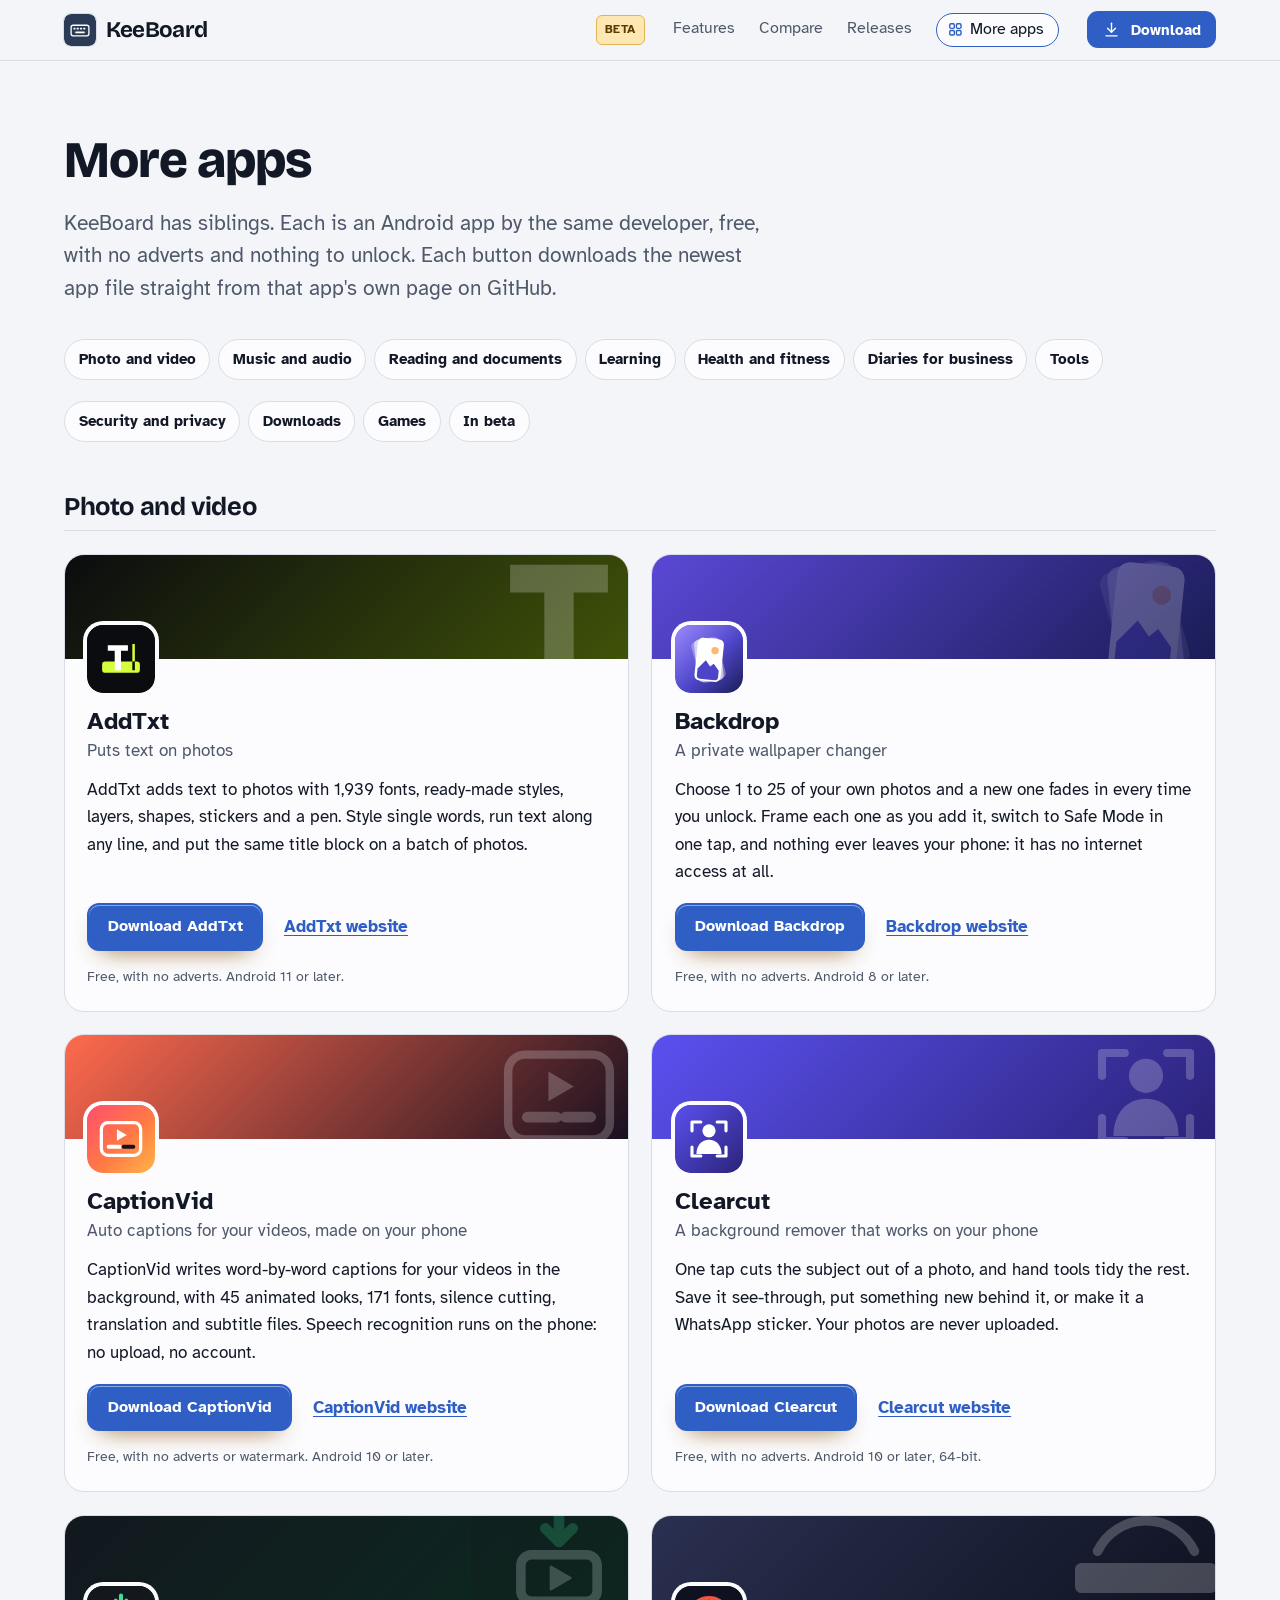
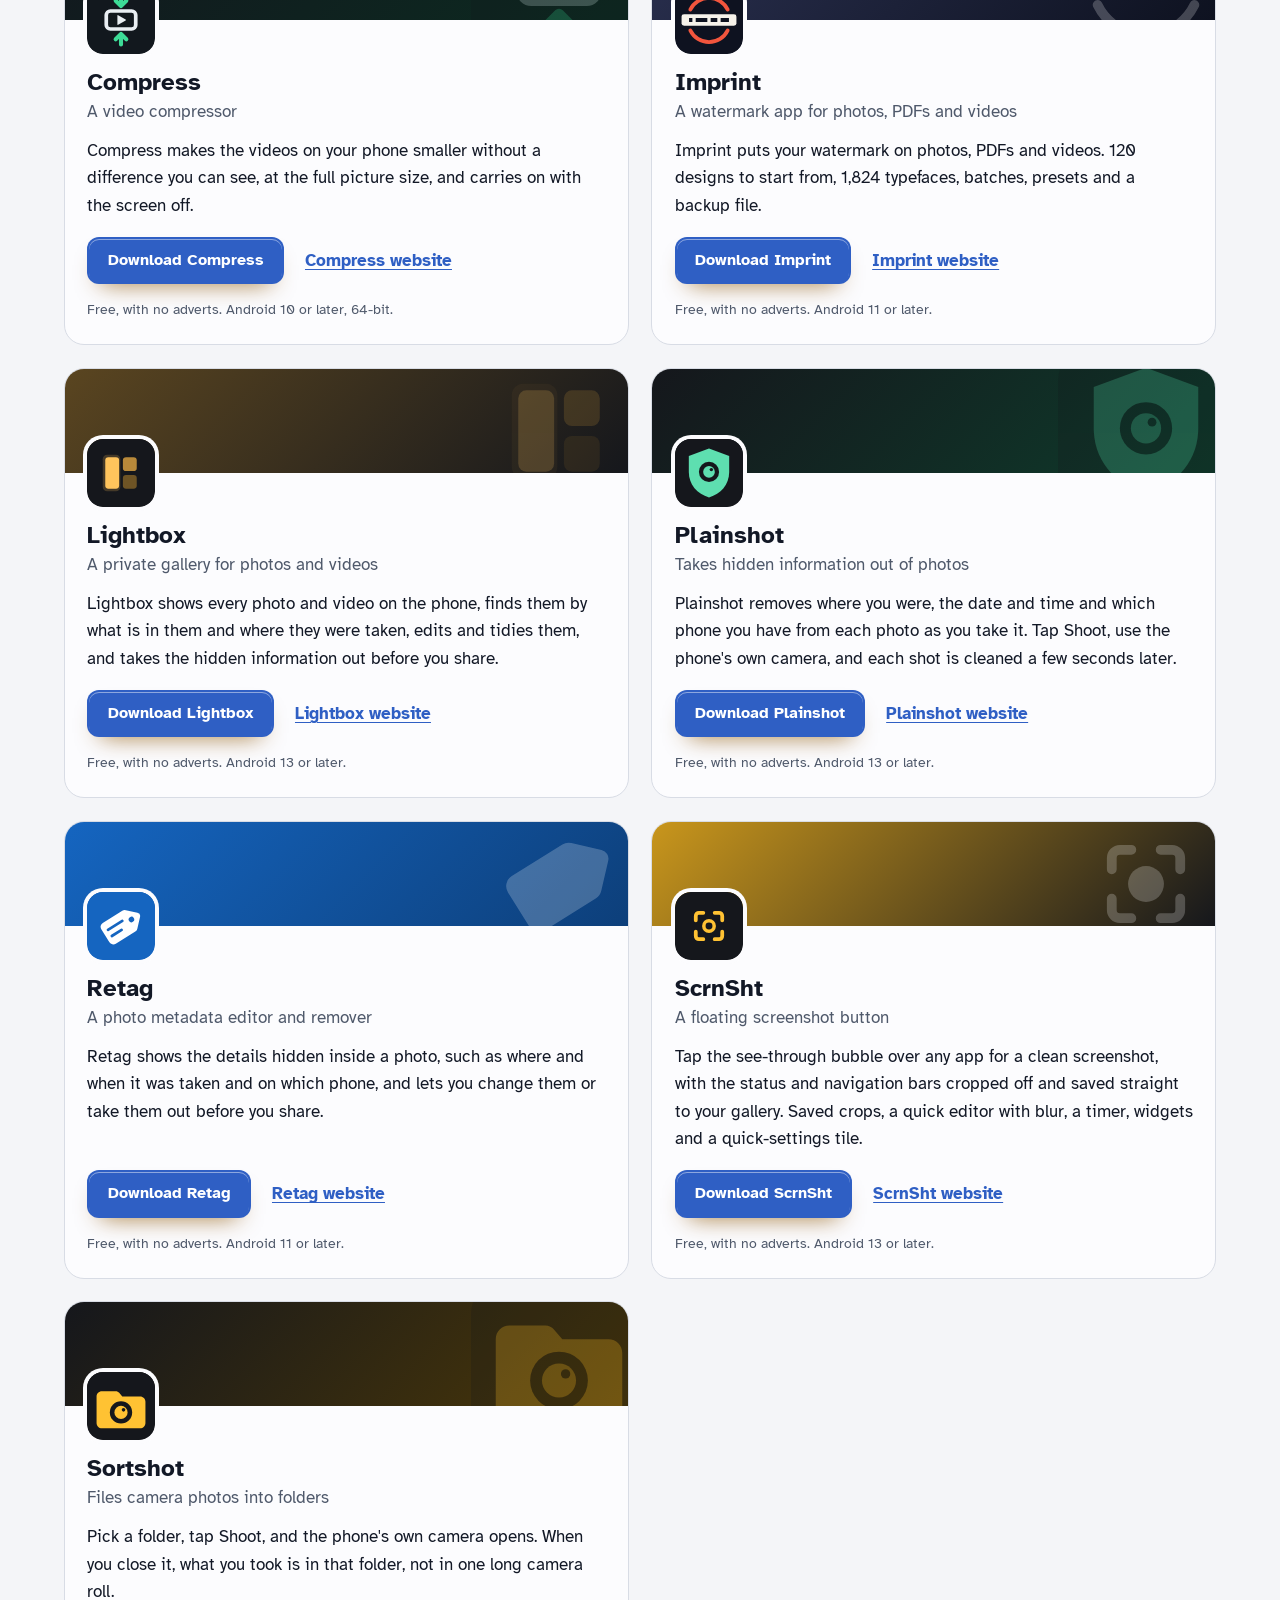
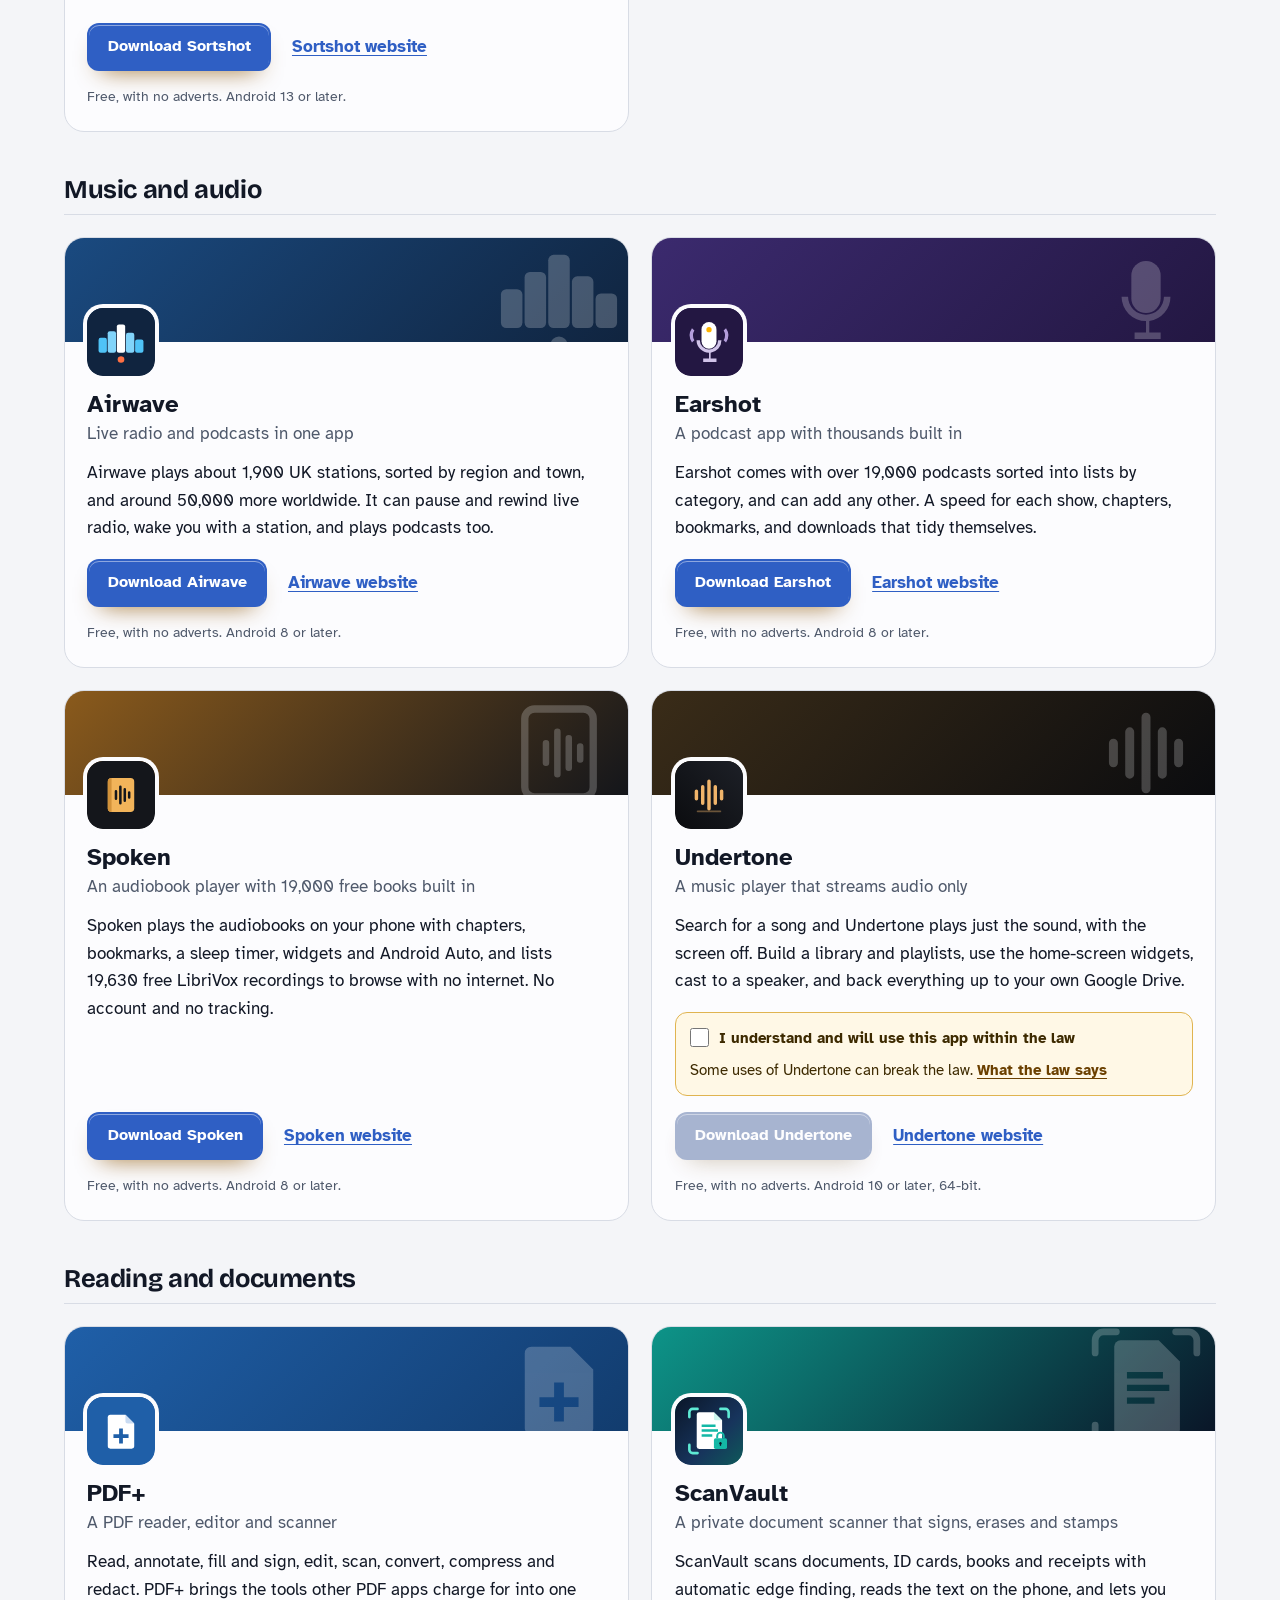
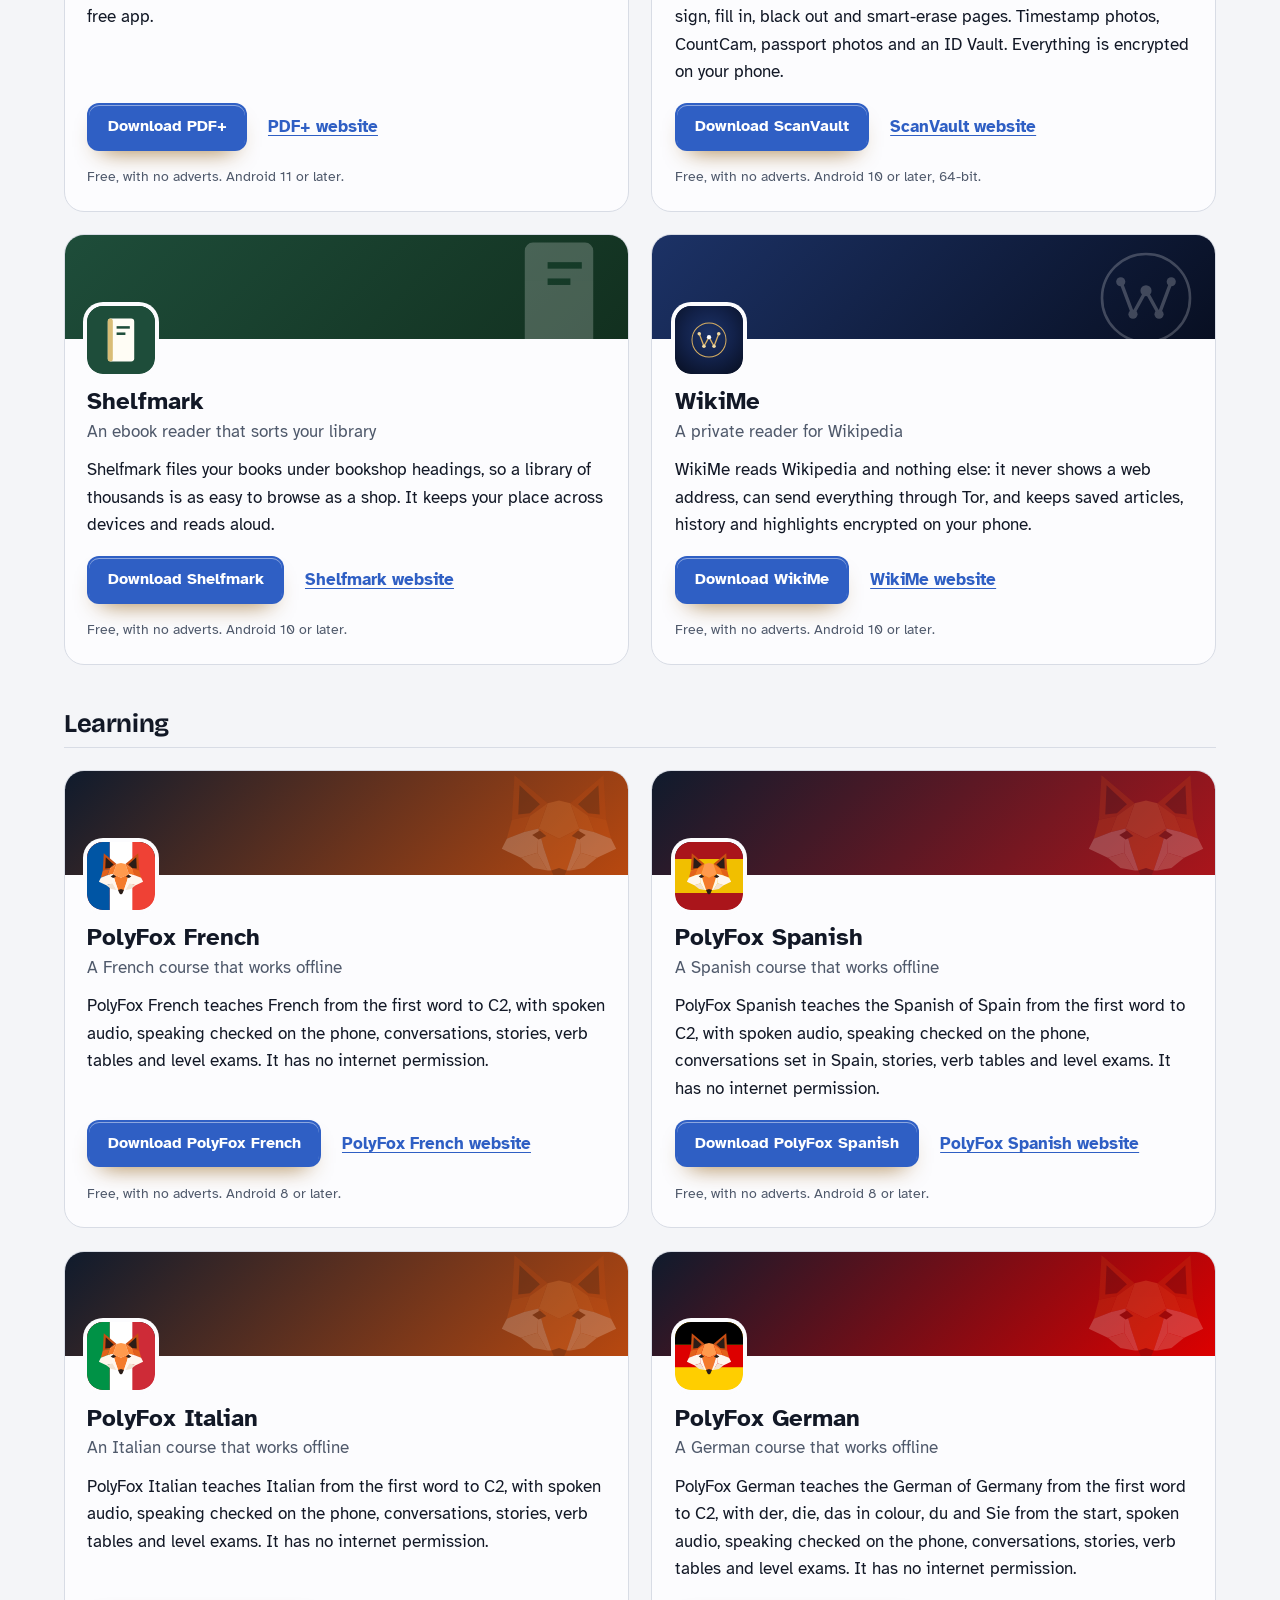
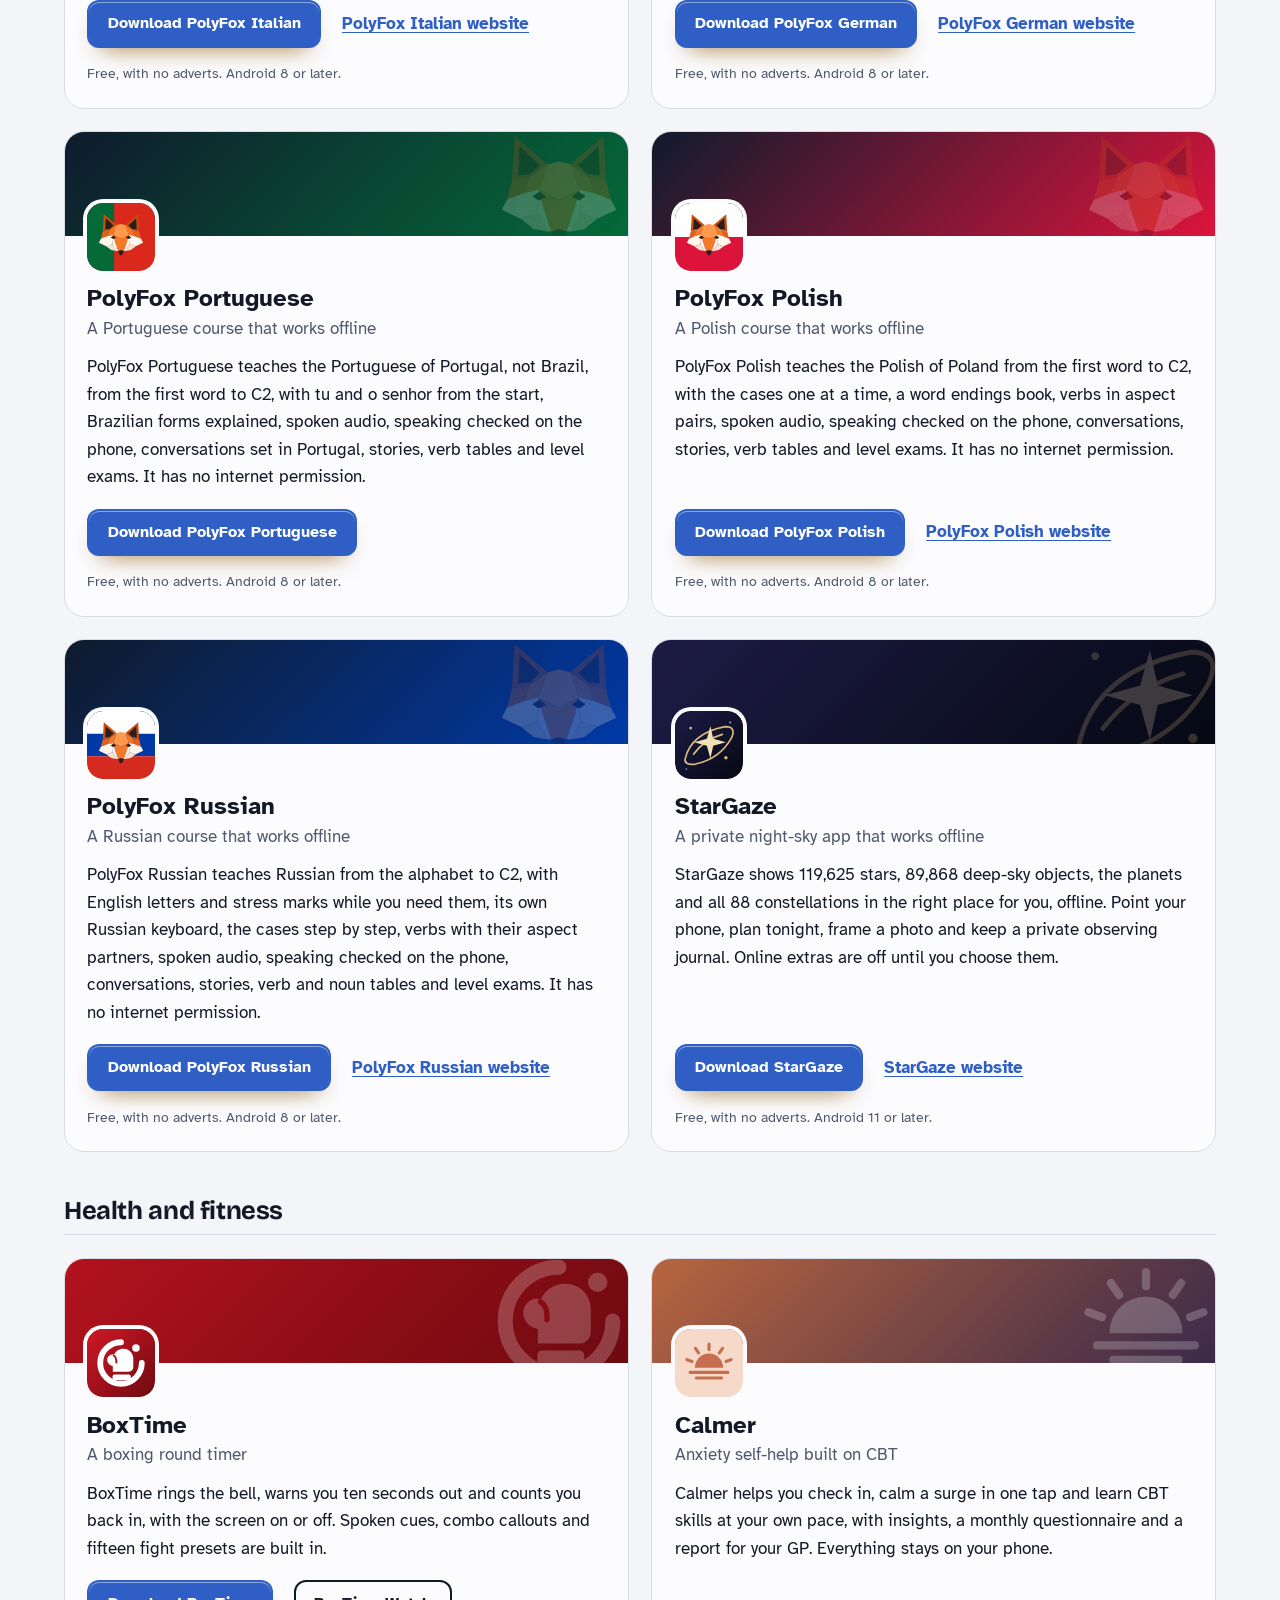
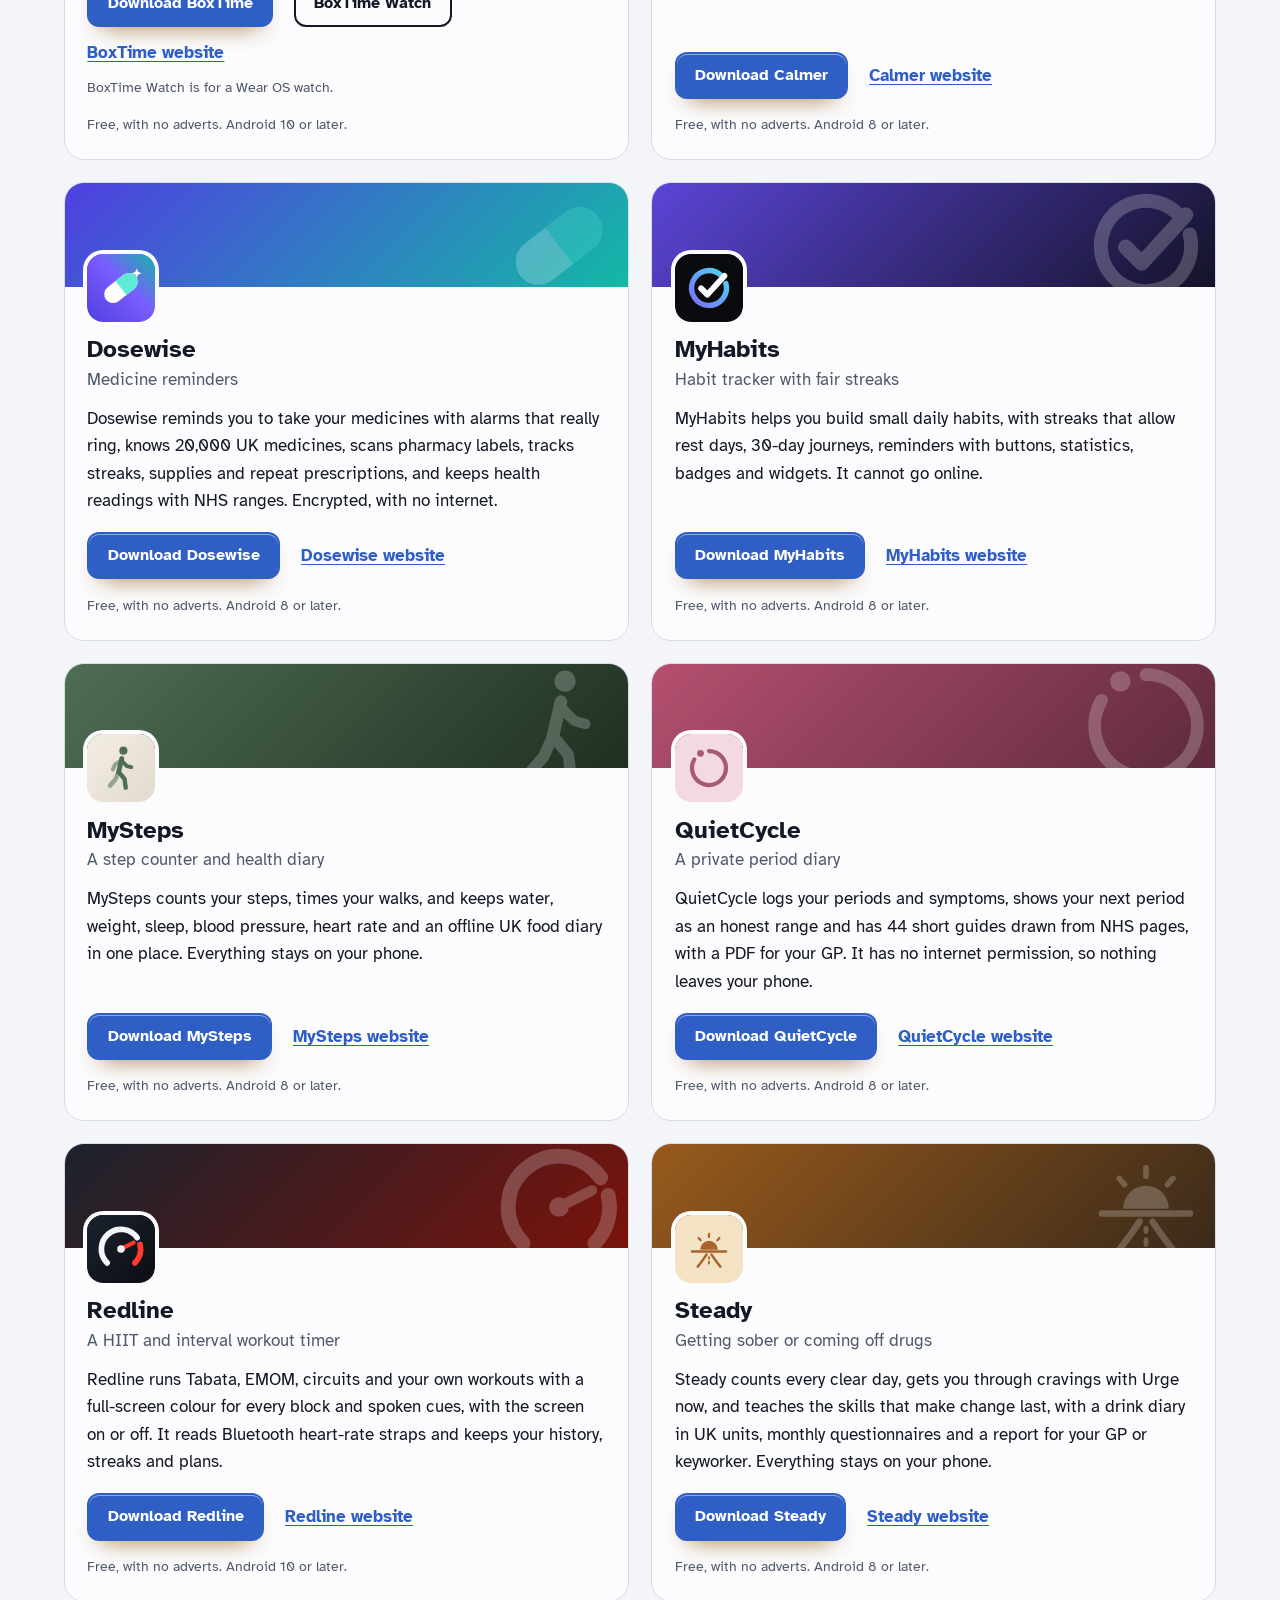
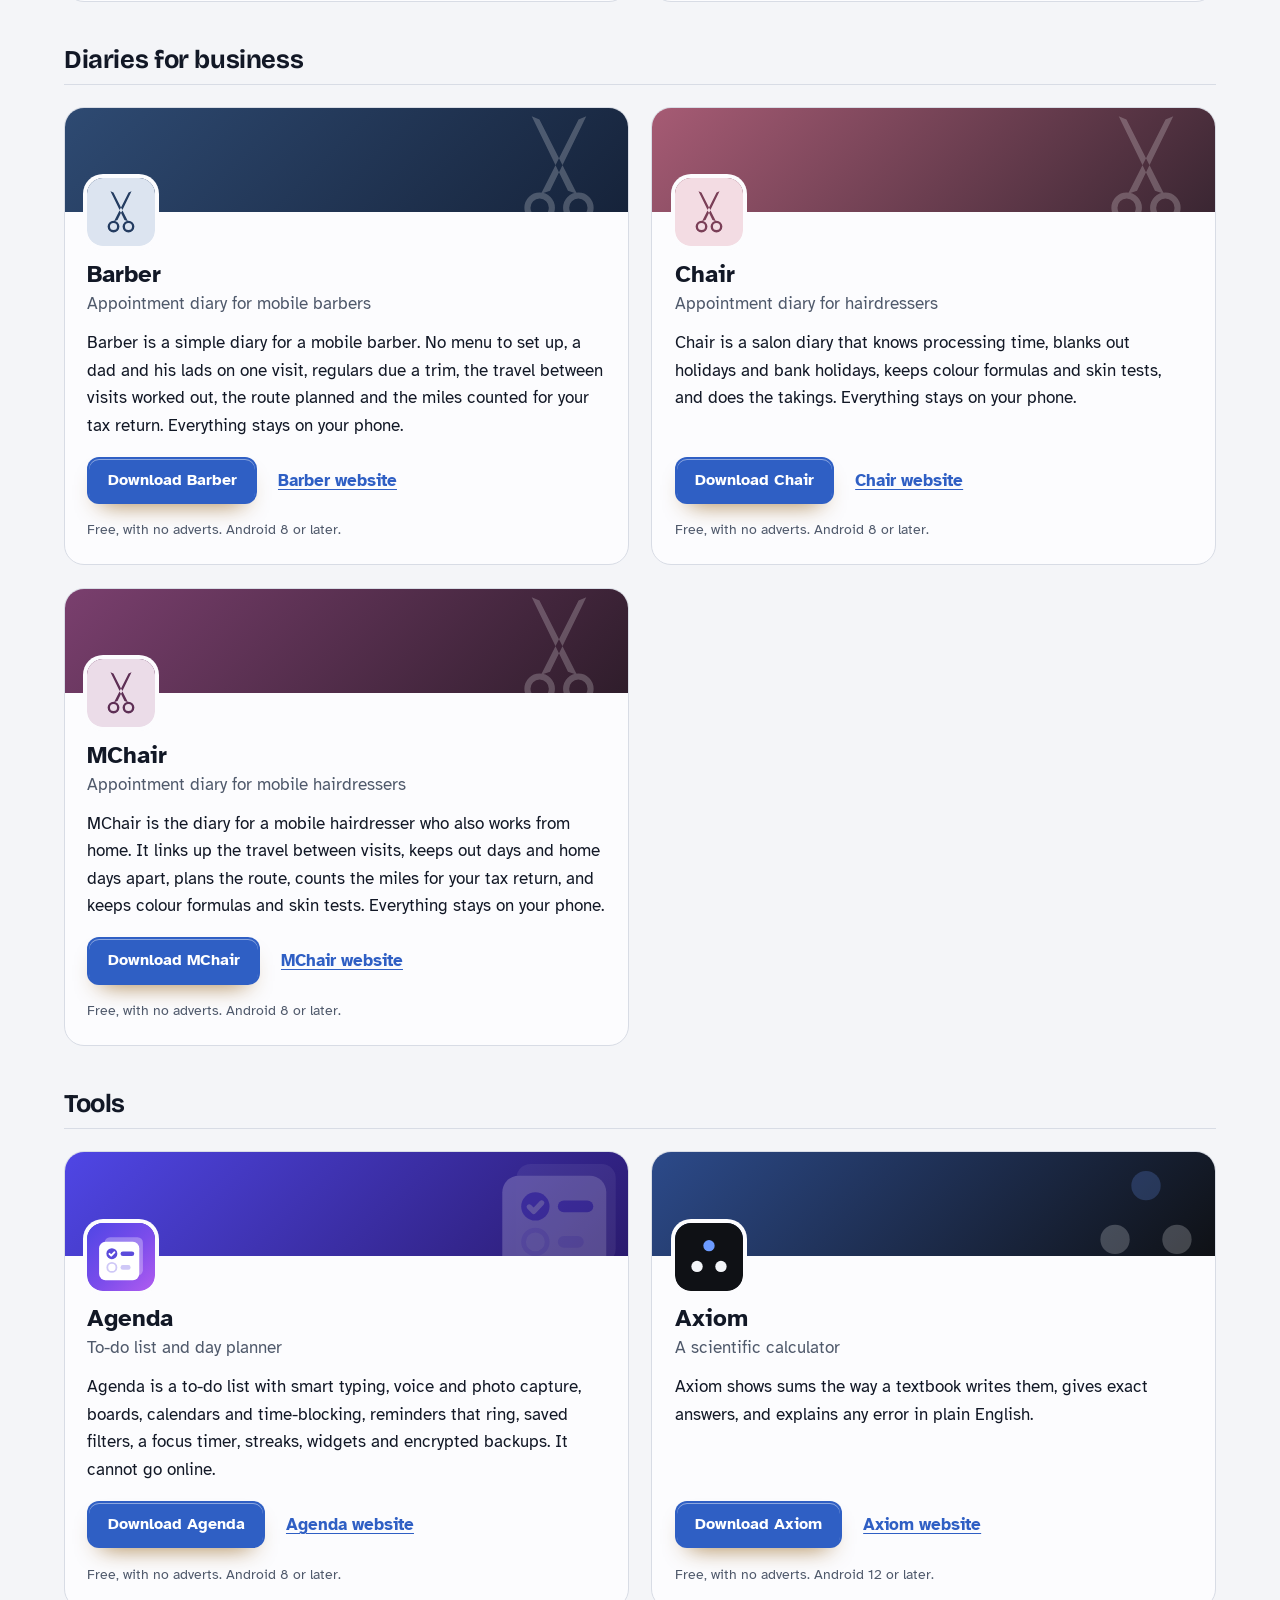
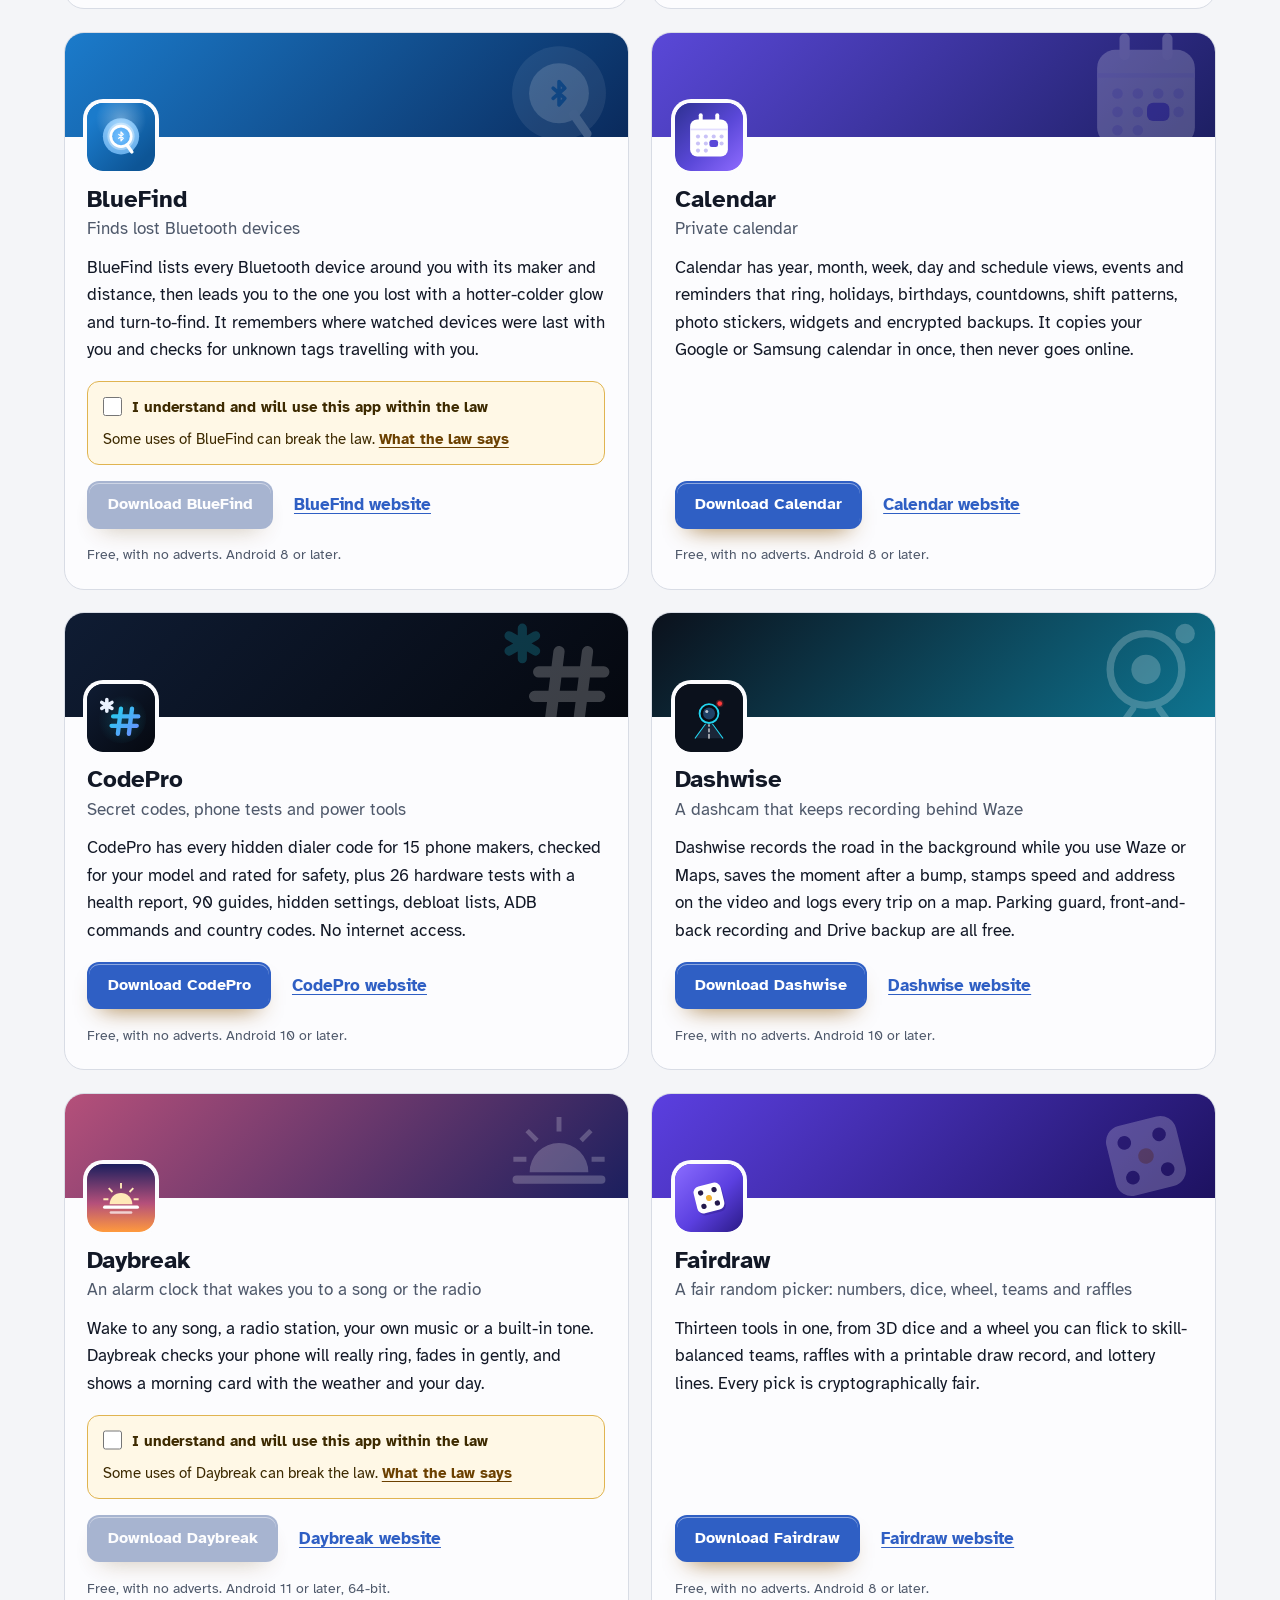
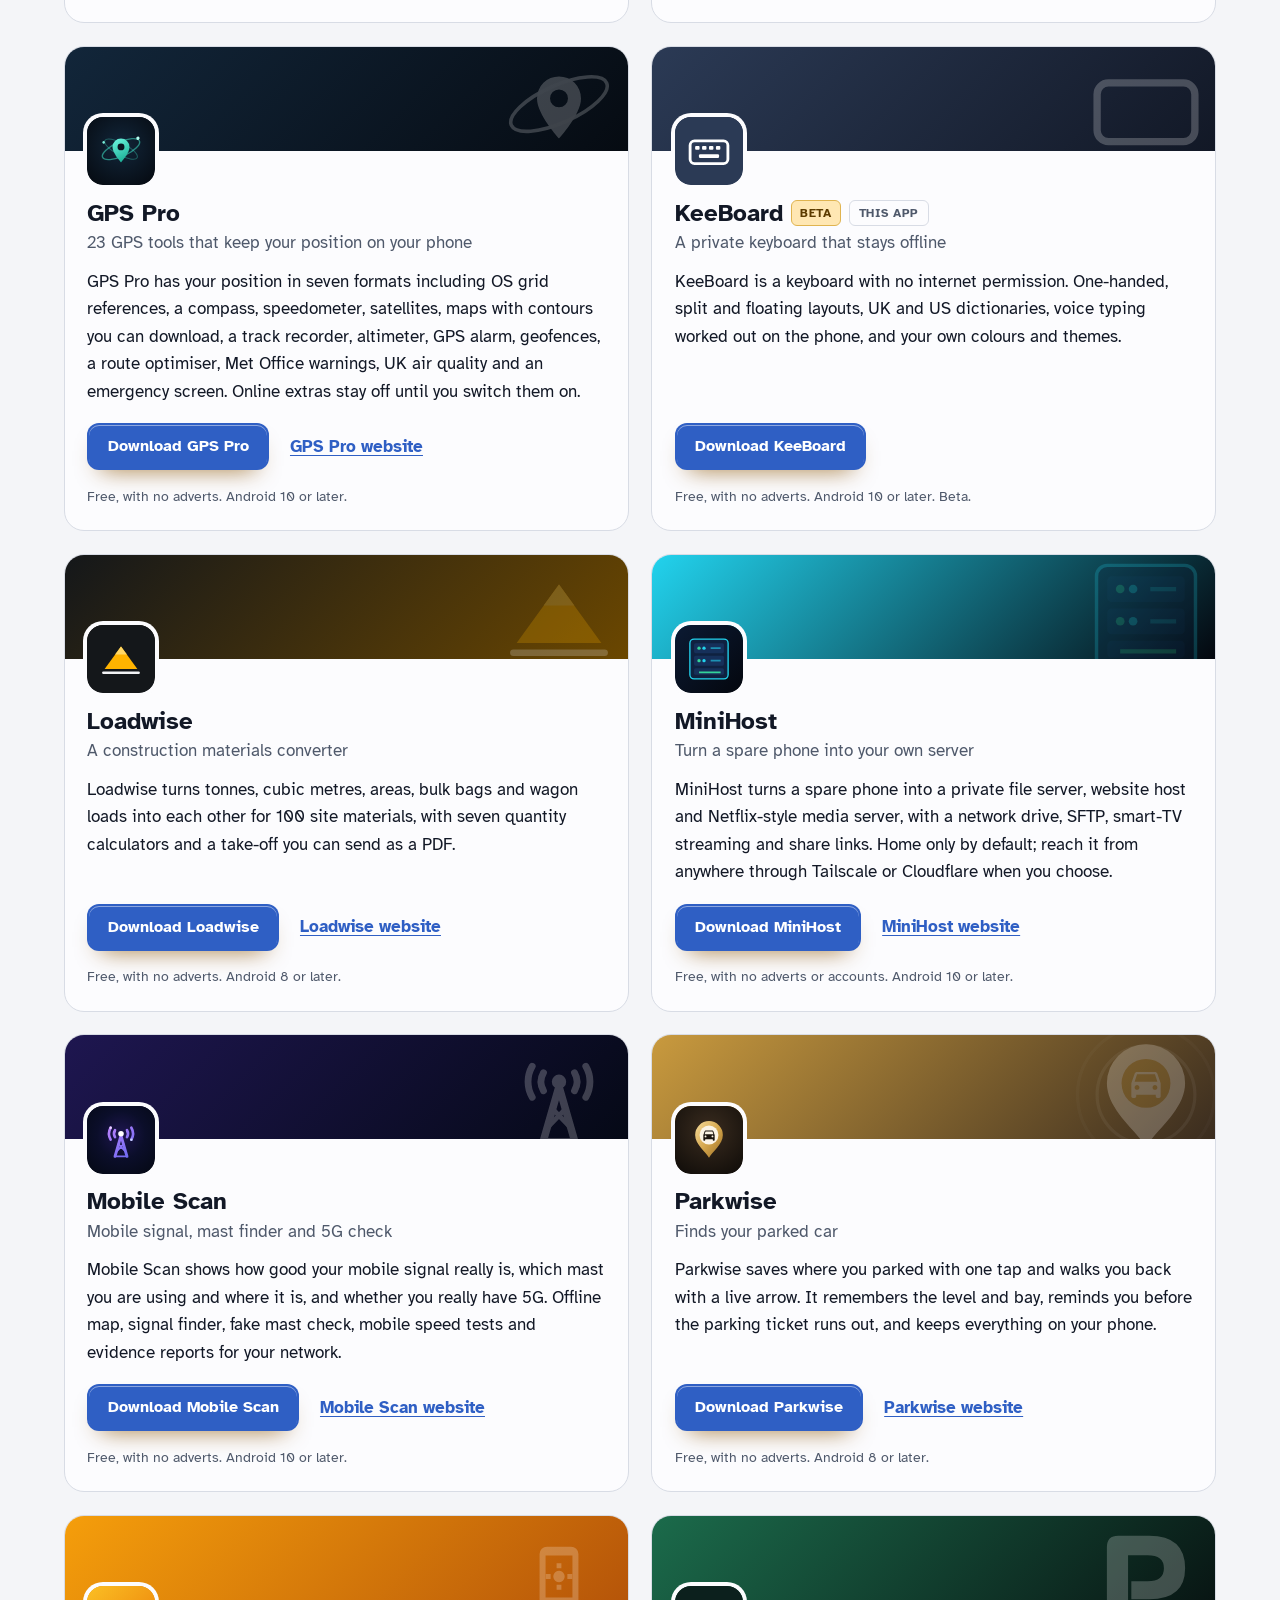
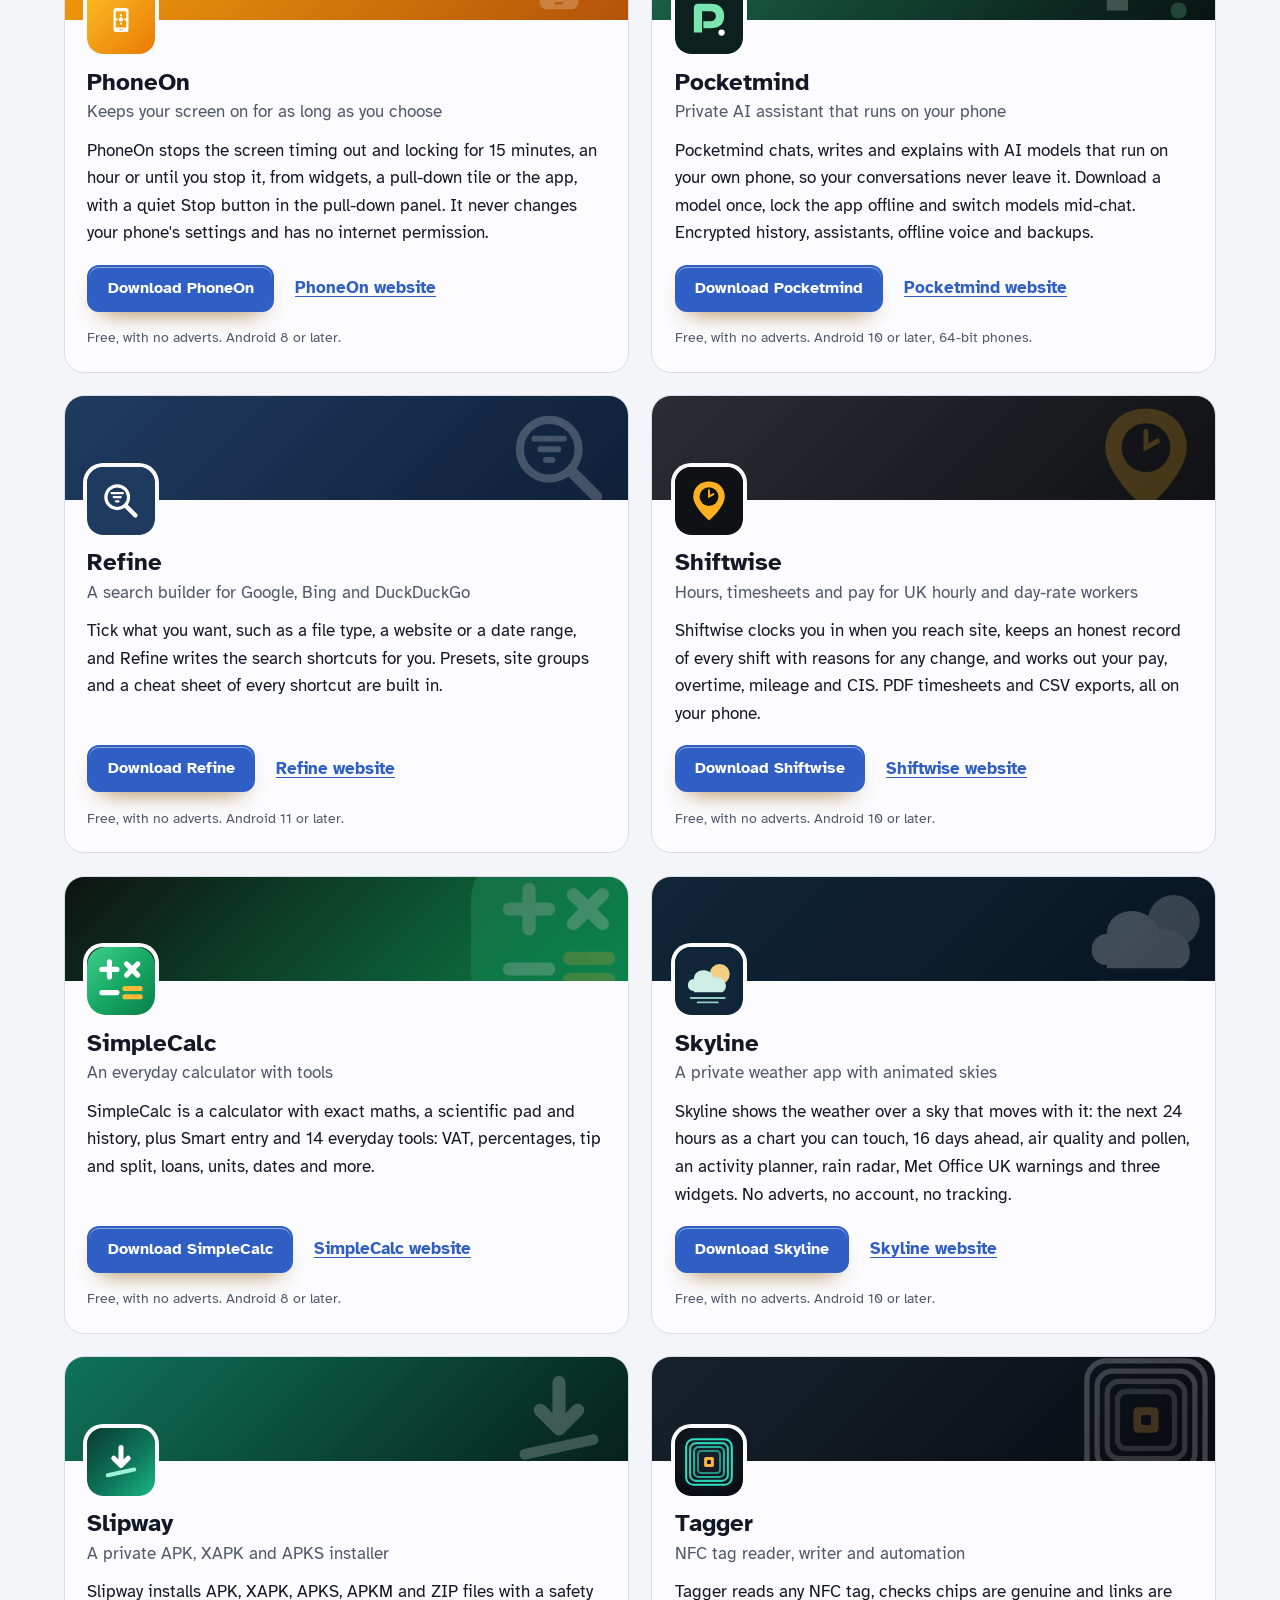
==== commit 639e8219: "More apps: add Slipway" ====
--- a/more-apps.html
+++ b/more-apps.html
@@ -4,7 +4,7 @@
 <meta charset="utf-8">
 <meta name="viewport" content="width=device-width, initial-scale=1">
 <title>More free Android apps from the maker of KeeBoard</title>
-<meta name="description" content="All 92 free Android apps from the maker of KeeBoard, in one list by category, each with its download and a link to its website.">
+<meta name="description" content="All 93 free Android apps from the maker of KeeBoard, in one list by category, each with its download and a link to its website.">
 <meta name="author" content="Jonathan Jackson">
 <link rel="canonical" href="https://customgpter.github.io/keeboard/more-apps.html">
 <meta name="theme-color" content="#f4f5f8" media="(prefers-color-scheme: light)">
@@ -12,7 +12,7 @@
 <meta property="og:type" content="website">
 <meta property="og:site_name" content="KeeBoard">
 <meta property="og:title" content="More free Android apps from the maker of KeeBoard">
-<meta property="og:description" content="All 92 free Android apps from the maker of KeeBoard, in one list by category, each with its download and a link to its website.">
+<meta property="og:description" content="All 93 free Android apps from the maker of KeeBoard, in one list by category, each with its download and a link to its website.">
 <meta property="og:url" content="https://customgpter.github.io/keeboard/more-apps.html">
 <meta property="og:image" content="https://customgpter.github.io/keeboard/assets/og.png">
 <meta property="og:image:width" content="1200">
@@ -26,7 +26,7 @@
 <link rel="preload" href="./assets/fonts/atkinson-hyperlegible-latin-400-normal.woff2" as="font" type="font/woff2" crossorigin>
 <link rel="stylesheet" href="./assets/site.css?v=1">
 <link rel="stylesheet" href="./assets/house.css?v=1">
-<script type="application/ld+json">{"@context":"https://schema.org","@type":"ItemList","name":"Apps from the maker of KeeBoard","url":"https://customgpter.github.io/keeboard/more-apps.html","itemListElement":[{"@type":"ListItem","position":1,"name":"AddTxt","url":"https://customgpter.github.io/addtxt/"},{"@type":"ListItem","position":2,"name":"Backdrop","url":"https://customgpter.github.io/backdrop/"},{"@type":"ListItem","position":3,"name":"CaptionVid","url":"https://customgpter.github.io/captionvid/"},{"@type":"ListItem","position":4,"name":"Clearcut","url":"https://customgpter.github.io/clearcut/"},{"@type":"ListItem","position":5,"name":"Compress","url":"https://customgpter.github.io/compress/"},{"@type":"ListItem","position":6,"name":"Imprint","url":"https://customgpter.github.io/imprint/"},{"@type":"ListItem","position":7,"name":"Lightbox","url":"https://customgpter.github.io/lightbox/"},{"@type":"ListItem","position":8,"name":"Plainshot","url":"https://customgpter.github.io/plainshot/"},{"@type":"ListItem","position":9,"name":"Retag","url":"https://customgpter.github.io/retag/"},{"@type":"ListItem","position":10,"name":"ScrnSht","url":"https://customgpter.github.io/scrnsht/"},{"@type":"ListItem","position":11,"name":"Sortshot","url":"https://customgpter.github.io/sortshot/"},{"@type":"ListItem","position":12,"name":"Airwave","url":"https://customgpter.github.io/airwave/"},{"@type":"ListItem","position":13,"name":"Earshot","url":"https://customgpter.github.io/earshot/"},{"@type":"ListItem","position":14,"name":"Spoken","url":"https://customgpter.github.io/spoken/"},{"@type":"ListItem","position":15,"name":"Undertone","url":"https://customgpter.github.io/undertone/"},{"@type":"ListItem","position":16,"name":"PDF+","url":"https://customgpter.github.io/pdfplus/"},{"@type":"ListItem","position":17,"name":"ScanVault","url":"https://customgpter.github.io/scanvault/"},{"@type":"ListItem","position":18,"name":"Shelfmark","url":"https://customgpter.github.io/shelfmark/"},{"@type":"ListItem","position":19,"name":"WikiMe","url":"https://customgpter.github.io/wikime/"},{"@type":"ListItem","position":20,"name":"PolyFox French","url":"https://customgpter.github.io/polyfox/"},{"@type":"ListItem","position":21,"name":"PolyFox German","url":"https://customgpter.github.io/polyfox-german/"},{"@type":"ListItem","position":22,"name":"PolyFox Polish","url":"https://customgpter.github.io/polyfox-polish/"},{"@type":"ListItem","position":23,"name":"PolyFox Russian","url":"https://customgpter.github.io/polyfox-russian/"},{"@type":"ListItem","position":24,"name":"StarGaze","url":"https://customgpter.github.io/stargaze/"},{"@type":"ListItem","position":25,"name":"BoxTime","url":"https://customgpter.github.io/boxtime/"},{"@type":"ListItem","position":26,"name":"Calmer","url":"https://customgpter.github.io/calmer/"},{"@type":"ListItem","position":27,"name":"Dosewise","url":"https://customgpter.github.io/dosewise/"},{"@type":"ListItem","position":28,"name":"MyHabits","url":"https://customgpter.github.io/myhabits/"},{"@type":"ListItem","position":29,"name":"MySteps","url":"https://customgpter.github.io/mysteps/"},{"@type":"ListItem","position":30,"name":"QuietCycle","url":"https://customgpter.github.io/quietcycle/"},{"@type":"ListItem","position":31,"name":"Redline","url":"https://customgpter.github.io/redline/"},{"@type":"ListItem","position":32,"name":"Steady","url":"https://customgpter.github.io/steady/"},{"@type":"ListItem","position":33,"name":"Barber","url":"https://customgpter.github.io/barber/"},{"@type":"ListItem","position":34,"name":"Chair","url":"https://customgpter.github.io/chair/"},{"@type":"ListItem","position":35,"name":"MChair","url":"https://customgpter.github.io/mchair/"},{"@type":"ListItem","position":36,"name":"Agenda","url":"https://customgpter.github.io/agenda/"},{"@type":"ListItem","position":37,"name":"Axiom","url":"https://customgpter.github.io/axiom/"},{"@type":"ListItem","position":38,"name":"BlueFind","url":"https://customgpter.github.io/bluefind/"},{"@type":"ListItem","position":39,"name":"Calendar","url":"https://customgpter.github.io/calendar/"},{"@type":"ListItem","position":40,"name":"CodePro","url":"https://customgpter.github.io/codepro/"},{"@type":"ListItem","position":41,"name":"Dashwise","url":"https://customgpter.github.io/dashwise/"},{"@type":"ListItem","position":42,"name":"Daybreak","url":"https://customgpter.github.io/daybreak/"},{"@type":"ListItem","position":43,"name":"Fairdraw","url":"https://customgpter.github.io/fairdraw/"},{"@type":"ListItem","position":44,"name":"GPS Pro","url":"https://customgpter.github.io/gpspro/"},{"@type":"ListItem","position":45,"name":"KeeBoard","url":"https://customgpter.github.io/keeboard/"},{"@type":"ListItem","position":46,"name":"Loadwise","url":"https://customgpter.github.io/loadwise/"},{"@type":"ListItem","position":47,"name":"MiniHost","url":"https://customgpter.github.io/minihost/"},{"@type":"ListItem","position":48,"name":"Mobile Scan","url":"https://customgpter.github.io/mobilescan/"},{"@type":"ListItem","position":49,"name":"Parkwise","url":"https://customgpter.github.io/parkwise/"},{"@type":"ListItem","position":50,"name":"Pocketmind","url":"https://customgpter.github.io/pocketmind/"},{"@type":"ListItem","position":51,"name":"Refine","url":"https://customgpter.github.io/refine/"},{"@type":"ListItem","position":52,"name":"Shiftwise","url":"https://customgpter.github.io/shiftwise/"},{"@type":"ListItem","position":53,"name":"SimpleCalc","url":"https://customgpter.github.io/simplecalc/"},{"@type":"ListItem","position":54,"name":"Skyline","url":"https://customgpter.github.io/skyline/"},{"@type":"ListItem","position":55,"name":"Tagger","url":"https://customgpter.github.io/tagger/"},{"@type":"ListItem","position":56,"name":"TotalClean","url":"https://customgpter.github.io/totalclean/"},{"@type":"ListItem","position":57,"name":"TVLink","url":"https://customgpter.github.io/tvlink/"},{"@type":"ListItem","position":58,"name":"Unbox","url":"https://customgpter.github.io/unbox/"},{"@type":"ListItem","position":59,"name":"WhatsKeep","url":"https://customgpter.github.io/whatskeep/"},{"@type":"ListItem","position":60,"name":"WiFi Scan","url":"https://customgpter.github.io/wifiscan/"},{"@type":"ListItem","position":61,"name":"Auditly","url":"https://customgpter.github.io/auditly/"},{"@type":"ListItem","position":62,"name":"Backchannel","url":"https://customgpter.github.io/backchannel/"},{"@type":"ListItem","position":63,"name":"ENotes","url":"https://customgpter.github.io/enotes/"},{"@type":"ListItem","position":64,"name":"FindMe","url":"https://customgpter.github.io/findme/"},{"@type":"ListItem","position":65,"name":"iLock","url":"https://customgpter.github.io/ilock/"},{"@type":"ListItem","position":66,"name":"ImSafe","url":"https://customgpter.github.io/imsafe/"},{"@type":"ListItem","position":67,"name":"IShred","url":"https://customgpter.github.io/ishred/"},{"@type":"ListItem","position":68,"name":"LockBox","url":"https://customgpter.github.io/lockbox/"},{"@type":"ListItem","position":69,"name":"PassVault","url":"https://customgpter.github.io/passvault/"},{"@type":"ListItem","position":70,"name":"SpyFind","url":"https://customgpter.github.io/spyfind/"},{"@type":"ListItem","position":71,"name":"TextWipe","url":"https://customgpter.github.io/textwipe/"},{"@type":"ListItem","position":72,"name":"Tracewire","url":"https://customgpter.github.io/tracewire/"},{"@type":"ListItem","position":73,"name":"Vigil","url":"https://customgpter.github.io/vigil/"},{"@type":"ListItem","position":74,"name":"Grab","url":"https://customgpter.github.io/grab/"},{"@type":"ListItem","position":75,"name":"Swarm","url":"https://customgpter.github.io/swarm/"},{"@type":"ListItem","position":76,"name":"Plane Games","url":"https://customgpter.github.io/plane-games/"},{"@type":"ListItem","position":77,"name":"Ninefold","url":"https://customgpter.github.io/ninefold/"},{"@type":"ListItem","position":78,"name":"Cubewise","url":"https://customgpter.github.io/cubewise/"},{"@type":"ListItem","position":79,"name":"Tilewise","url":"https://customgpter.github.io/tilewise/"},{"@type":"ListItem","position":80,"name":"Letterwise","url":"https://customgpter.github.io/letterwise/"},{"@type":"ListItem","position":81,"name":"Kingside","url":"https://customgpter.github.io/kingside/"},{"@type":"ListItem","position":82,"name":"Deckhand","url":"https://customgpter.github.io/deckhand/"},{"@type":"ListItem","position":83,"name":"SNESForge","url":"https://customgpter.github.io/snesforge/"},{"@type":"ListItem","position":84,"name":"Fame Boy","url":"https://customgpter.github.io/fameboy/"},{"@type":"ListItem","position":85,"name":"PSPPro","url":"https://customgpter.github.io/psppro/"},{"@type":"ListItem","position":86,"name":"MegaGen","url":"https://customgpter.github.io/megagen/"},{"@type":"ListItem","position":87,"name":"QVR","url":"https://customgpter.github.io/qvr/"},{"@type":"ListItem","position":88,"name":"QVR Watch","url":"https://customgpter.github.io/qvr-watch/"},{"@type":"ListItem","position":89,"name":"QVRLite","url":"https://customgpter.github.io/qvrlite/"},{"@type":"ListItem","position":90,"name":"Onionz","url":"https://customgpter.github.io/onionz/"},{"@type":"ListItem","position":91,"name":"OnionzWeb","url":"https://customgpter.github.io/onionzweb/"}]}</script>
+<script type="application/ld+json">{"@context":"https://schema.org","@type":"ItemList","name":"Apps from the maker of KeeBoard","url":"https://customgpter.github.io/keeboard/more-apps.html","itemListElement":[{"@type":"ListItem","position":1,"name":"AddTxt","url":"https://customgpter.github.io/addtxt/"},{"@type":"ListItem","position":2,"name":"Backdrop","url":"https://customgpter.github.io/backdrop/"},{"@type":"ListItem","position":3,"name":"CaptionVid","url":"https://customgpter.github.io/captionvid/"},{"@type":"ListItem","position":4,"name":"Clearcut","url":"https://customgpter.github.io/clearcut/"},{"@type":"ListItem","position":5,"name":"Compress","url":"https://customgpter.github.io/compress/"},{"@type":"ListItem","position":6,"name":"Imprint","url":"https://customgpter.github.io/imprint/"},{"@type":"ListItem","position":7,"name":"Lightbox","url":"https://customgpter.github.io/lightbox/"},{"@type":"ListItem","position":8,"name":"Plainshot","url":"https://customgpter.github.io/plainshot/"},{"@type":"ListItem","position":9,"name":"Retag","url":"https://customgpter.github.io/retag/"},{"@type":"ListItem","position":10,"name":"ScrnSht","url":"https://customgpter.github.io/scrnsht/"},{"@type":"ListItem","position":11,"name":"Sortshot","url":"https://customgpter.github.io/sortshot/"},{"@type":"ListItem","position":12,"name":"Airwave","url":"https://customgpter.github.io/airwave/"},{"@type":"ListItem","position":13,"name":"Earshot","url":"https://customgpter.github.io/earshot/"},{"@type":"ListItem","position":14,"name":"Spoken","url":"https://customgpter.github.io/spoken/"},{"@type":"ListItem","position":15,"name":"Undertone","url":"https://customgpter.github.io/undertone/"},{"@type":"ListItem","position":16,"name":"PDF+","url":"https://customgpter.github.io/pdfplus/"},{"@type":"ListItem","position":17,"name":"ScanVault","url":"https://customgpter.github.io/scanvault/"},{"@type":"ListItem","position":18,"name":"Shelfmark","url":"https://customgpter.github.io/shelfmark/"},{"@type":"ListItem","position":19,"name":"WikiMe","url":"https://customgpter.github.io/wikime/"},{"@type":"ListItem","position":20,"name":"PolyFox French","url":"https://customgpter.github.io/polyfox/"},{"@type":"ListItem","position":21,"name":"PolyFox German","url":"https://customgpter.github.io/polyfox-german/"},{"@type":"ListItem","position":22,"name":"PolyFox Polish","url":"https://customgpter.github.io/polyfox-polish/"},{"@type":"ListItem","position":23,"name":"PolyFox Russian","url":"https://customgpter.github.io/polyfox-russian/"},{"@type":"ListItem","position":24,"name":"StarGaze","url":"https://customgpter.github.io/stargaze/"},{"@type":"ListItem","position":25,"name":"BoxTime","url":"https://customgpter.github.io/boxtime/"},{"@type":"ListItem","position":26,"name":"Calmer","url":"https://customgpter.github.io/calmer/"},{"@type":"ListItem","position":27,"name":"Dosewise","url":"https://customgpter.github.io/dosewise/"},{"@type":"ListItem","position":28,"name":"MyHabits","url":"https://customgpter.github.io/myhabits/"},{"@type":"ListItem","position":29,"name":"MySteps","url":"https://customgpter.github.io/mysteps/"},{"@type":"ListItem","position":30,"name":"QuietCycle","url":"https://customgpter.github.io/quietcycle/"},{"@type":"ListItem","position":31,"name":"Redline","url":"https://customgpter.github.io/redline/"},{"@type":"ListItem","position":32,"name":"Steady","url":"https://customgpter.github.io/steady/"},{"@type":"ListItem","position":33,"name":"Barber","url":"https://customgpter.github.io/barber/"},{"@type":"ListItem","position":34,"name":"Chair","url":"https://customgpter.github.io/chair/"},{"@type":"ListItem","position":35,"name":"MChair","url":"https://customgpter.github.io/mchair/"},{"@type":"ListItem","position":36,"name":"Agenda","url":"https://customgpter.github.io/agenda/"},{"@type":"ListItem","position":37,"name":"Axiom","url":"https://customgpter.github.io/axiom/"},{"@type":"ListItem","position":38,"name":"BlueFind","url":"https://customgpter.github.io/bluefind/"},{"@type":"ListItem","position":39,"name":"Calendar","url":"https://customgpter.github.io/calendar/"},{"@type":"ListItem","position":40,"name":"CodePro","url":"https://customgpter.github.io/codepro/"},{"@type":"ListItem","position":41,"name":"Dashwise","url":"https://customgpter.github.io/dashwise/"},{"@type":"ListItem","position":42,"name":"Daybreak","url":"https://customgpter.github.io/daybreak/"},{"@type":"ListItem","position":43,"name":"Fairdraw","url":"https://customgpter.github.io/fairdraw/"},{"@type":"ListItem","position":44,"name":"GPS Pro","url":"https://customgpter.github.io/gpspro/"},{"@type":"ListItem","position":45,"name":"KeeBoard","url":"https://customgpter.github.io/keeboard/"},{"@type":"ListItem","position":46,"name":"Loadwise","url":"https://customgpter.github.io/loadwise/"},{"@type":"ListItem","position":47,"name":"MiniHost","url":"https://customgpter.github.io/minihost/"},{"@type":"ListItem","position":48,"name":"Mobile Scan","url":"https://customgpter.github.io/mobilescan/"},{"@type":"ListItem","position":49,"name":"Parkwise","url":"https://customgpter.github.io/parkwise/"},{"@type":"ListItem","position":50,"name":"Pocketmind","url":"https://customgpter.github.io/pocketmind/"},{"@type":"ListItem","position":51,"name":"Refine","url":"https://customgpter.github.io/refine/"},{"@type":"ListItem","position":52,"name":"Shiftwise","url":"https://customgpter.github.io/shiftwise/"},{"@type":"ListItem","position":53,"name":"SimpleCalc","url":"https://customgpter.github.io/simplecalc/"},{"@type":"ListItem","position":54,"name":"Skyline","url":"https://customgpter.github.io/skyline/"},{"@type":"ListItem","position":55,"name":"Slipway","url":"https://customgpter.github.io/slipway/"},{"@type":"ListItem","position":56,"name":"Tagger","url":"https://customgpter.github.io/tagger/"},{"@type":"ListItem","position":57,"name":"TotalClean","url":"https://customgpter.github.io/totalclean/"},{"@type":"ListItem","position":58,"name":"TVLink","url":"https://customgpter.github.io/tvlink/"},{"@type":"ListItem","position":59,"name":"Unbox","url":"https://customgpter.github.io/unbox/"},{"@type":"ListItem","position":60,"name":"WhatsKeep","url":"https://customgpter.github.io/whatskeep/"},{"@type":"ListItem","position":61,"name":"WiFi Scan","url":"https://customgpter.github.io/wifiscan/"},{"@type":"ListItem","position":62,"name":"Auditly","url":"https://customgpter.github.io/auditly/"},{"@type":"ListItem","position":63,"name":"Backchannel","url":"https://customgpter.github.io/backchannel/"},{"@type":"ListItem","position":64,"name":"ENotes","url":"https://customgpter.github.io/enotes/"},{"@type":"ListItem","position":65,"name":"FindMe","url":"https://customgpter.github.io/findme/"},{"@type":"ListItem","position":66,"name":"iLock","url":"https://customgpter.github.io/ilock/"},{"@type":"ListItem","position":67,"name":"ImSafe","url":"https://customgpter.github.io/imsafe/"},{"@type":"ListItem","position":68,"name":"IShred","url":"https://customgpter.github.io/ishred/"},{"@type":"ListItem","position":69,"name":"LockBox","url":"https://customgpter.github.io/lockbox/"},{"@type":"ListItem","position":70,"name":"PassVault","url":"https://customgpter.github.io/passvault/"},{"@type":"ListItem","position":71,"name":"SpyFind","url":"https://customgpter.github.io/spyfind/"},{"@type":"ListItem","position":72,"name":"TextWipe","url":"https://customgpter.github.io/textwipe/"},{"@type":"ListItem","position":73,"name":"Tracewire","url":"https://customgpter.github.io/tracewire/"},{"@type":"ListItem","position":74,"name":"Vigil","url":"https://customgpter.github.io/vigil/"},{"@type":"ListItem","position":75,"name":"Grab","url":"https://customgpter.github.io/grab/"},{"@type":"ListItem","position":76,"name":"Swarm","url":"https://customgpter.github.io/swarm/"},{"@type":"ListItem","position":77,"name":"Plane Games","url":"https://customgpter.github.io/plane-games/"},{"@type":"ListItem","position":78,"name":"Ninefold","url":"https://customgpter.github.io/ninefold/"},{"@type":"ListItem","position":79,"name":"Cubewise","url":"https://customgpter.github.io/cubewise/"},{"@type":"ListItem","position":80,"name":"Tilewise","url":"https://customgpter.github.io/tilewise/"},{"@type":"ListItem","position":81,"name":"Letterwise","url":"https://customgpter.github.io/letterwise/"},{"@type":"ListItem","position":82,"name":"Kingside","url":"https://customgpter.github.io/kingside/"},{"@type":"ListItem","position":83,"name":"Deckhand","url":"https://customgpter.github.io/deckhand/"},{"@type":"ListItem","position":84,"name":"SNESForge","url":"https://customgpter.github.io/snesforge/"},{"@type":"ListItem","position":85,"name":"Fame Boy","url":"https://customgpter.github.io/fameboy/"},{"@type":"ListItem","position":86,"name":"PSPPro","url":"https://customgpter.github.io/psppro/"},{"@type":"ListItem","position":87,"name":"MegaGen","url":"https://customgpter.github.io/megagen/"},{"@type":"ListItem","position":88,"name":"QVR","url":"https://customgpter.github.io/qvr/"},{"@type":"ListItem","position":89,"name":"QVR Watch","url":"https://customgpter.github.io/qvr-watch/"},{"@type":"ListItem","position":90,"name":"QVRLite","url":"https://customgpter.github.io/qvrlite/"},{"@type":"ListItem","position":91,"name":"Onionz","url":"https://customgpter.github.io/onionz/"},{"@type":"ListItem","position":92,"name":"OnionzWeb","url":"https://customgpter.github.io/onionzweb/"}]}</script>
 <link rel="stylesheet" href="./assets/apps-list.css?v=1">
 <script src="./assets/apps-list.js?v=1" defer></script>
 </head>
@@ -102,7 +102,7 @@
 <li class="mapp" style="--b:#2a2d33;--b2:#0f1114"><div class="mapp-cover" aria-hidden="true"><svg viewBox="0 0 108 108"><path d="M54 85C54 85 29 64 29 47C29 15 79 15 79 47C79 64 54 85 54 85Z" fill="#FFB020"/><circle cx="54" cy="47" r="15" fill="#0F1114"/><path d="M54 37V47L61 43" stroke="#FFB020" stroke-width="3" stroke-linecap="round" fill="none"/></svg></div><div class="mapp-body"><svg class="mapp-icon" viewBox="0 0 108 108" aria-hidden="true"><rect width="108" height="108" rx="24" fill="#0F1114"/><path d="M54 85C54 85 29 64 29 47C29 15 79 15 79 47C79 64 54 85 54 85Z" fill="#FFB020"/><circle cx="54" cy="47" r="15" fill="#0F1114"/><path d="M54 37V47L61 43" stroke="#FFB020" stroke-width="3" stroke-linecap="round" fill="none"/></svg><h3>Shiftwise</h3><p class="mapp-kind">Hours, timesheets and pay for UK hourly and day-rate workers</p><p class="mapp-say">Shiftwise clocks you in when you reach site, keeps an honest record of every shift with reasons for any change, and works out your pay, overtime, mileage and CIS. PDF timesheets and CSV exports, all on your phone.</p><p class="mapp-go"><a class="button" href="https://github.com/CustomGPTer/shiftwise/releases/latest/download/Shiftwise.apk">Download Shiftwise</a><a class="mapp-site" href="https://customgpter.github.io/shiftwise/">Shiftwise website</a></p><p class="mapp-needs">Free, with no adverts. Android 10 or later.</p></div></li>
 <li class="mapp" style="--b:#0e1311;--b2:#0b7f4a"><div class="mapp-cover" aria-hidden="true"><svg viewBox="0 0 108 108"><rect width="108" height="108" rx="30" fill="url(#scgc)"/><defs><linearGradient id="scgc" x1="0" y1="0" x2="1" y2="1"><stop offset="0" stop-color="#3fd18a"/><stop offset=".5" stop-color="#17a864"/><stop offset="1" stop-color="#0b7f4a"/></linearGradient></defs><g stroke-width="8.1" stroke-linecap="round" fill="none"><path stroke="#fff" d="M23.6 35.6h24M35.6 23.6v24M62.8 26.8l17.8 17.8M62.8 44.6l17.8-17.8M23.6 72.4h24"/><path stroke="#ffb938" d="M60.4 65.9h24M60.4 78.9h24"/></g></svg></div><div class="mapp-body"><svg class="mapp-icon" viewBox="0 0 108 108" aria-hidden="true"><rect width="108" height="108" rx="30" fill="url(#i-simplecalc-scgi)"/><defs><linearGradient id="i-simplecalc-scgi" x1="0" y1="0" x2="1" y2="1"><stop offset="0" stop-color="#3fd18a"/><stop offset=".5" stop-color="#17a864"/><stop offset="1" stop-color="#0b7f4a"/></linearGradient></defs><g stroke-width="8.1" stroke-linecap="round" fill="none"><path stroke="#fff" d="M23.6 35.6h24M35.6 23.6v24M62.8 26.8l17.8 17.8M62.8 44.6l17.8-17.8M23.6 72.4h24"/><path stroke="#ffb938" d="M60.4 65.9h24M60.4 78.9h24"/></g></svg><h3>SimpleCalc</h3><p class="mapp-kind">An everyday calculator with tools</p><p class="mapp-say">SimpleCalc is a calculator with exact maths, a scientific pad and history, plus Smart entry and 14 everyday tools: VAT, percentages, tip and split, loans, units, dates and more.</p><p class="mapp-go"><a class="button" href="https://github.com/CustomGPTer/simplecalc/releases/latest/download/SimpleCalc.apk">Download SimpleCalc</a><a class="mapp-site" href="https://customgpter.github.io/simplecalc/">SimpleCalc website</a></p><p class="mapp-needs">Free, with no adverts. Android 8 or later.</p></div></li>
 <li class="mapp" style="--b:#102638;--b2:#081522"><div class="mapp-cover" aria-hidden="true"><svg viewBox="0 0 108 108"><circle cx="71" cy="43" r="16" fill="#fff" fill-opacity=".85"/><path fill="#fff" d="M30,70C17,70 18,51 30,51C30,34 56,31 62,49C78,44 88,65 75,72L30,72Z"/><path d="M25,81L79,81M36,88L68,88" fill="none" stroke="#fff" stroke-width="3" stroke-linecap="round"/></svg></div><div class="mapp-body"><svg class="mapp-icon" viewBox="0 0 108 108" aria-hidden="true"><rect width="108" height="108" rx="24" fill="#102638"/><circle cx="71" cy="43" r="16" fill="#F4CE83"/><path fill="#CEEDE4" d="M30,70C17,70 18,51 30,51C30,34 56,31 62,49C78,44 88,65 75,72L30,72Z"/><path d="M25,81L79,81M36,88L68,88" fill="none" stroke="#92CDBE" stroke-width="3" stroke-linecap="round"/></svg><h3>Skyline</h3><p class="mapp-kind">A private weather app with animated skies</p><p class="mapp-say">Skyline shows the weather over a sky that moves with it: the next 24 hours as a chart you can touch, 16 days ahead, air quality and pollen, an activity planner, rain radar, Met Office UK warnings and three widgets. No adverts, no account, no tracking.</p><p class="mapp-go"><a class="button" href="https://github.com/CustomGPTer/skyline/releases/latest/download/Skyline.apk">Download Skyline</a><a class="mapp-site" href="https://customgpter.github.io/skyline/">Skyline website</a></p><p class="mapp-needs">Free, with no adverts. Android 10 or later.</p></div></li>
-<li class="mapp is-gated" style="--b:#17222e;--b2:#080b10"><div class="mapp-cover" aria-hidden="true"><svg viewBox="0 0 108 108"><g transform="translate(54 54) scale(1.25) translate(-54 -54)"><rect x="25" y="25" width="58" height="58" rx="9.5" fill="none" stroke="#fff" stroke-opacity="1" stroke-width="2.6"/><rect x="30" y="30" width="48" height="48" rx="7.6" fill="none" stroke="#fff" stroke-opacity=".9" stroke-width="2.6"/><rect x="35" y="35" width="38" height="38" rx="5.8" fill="none" stroke="#fff" stroke-opacity=".75" stroke-width="2.6"/><rect x="40" y="40" width="28" height="28" rx="4.2" fill="none" stroke="#fff" stroke-opacity=".6" stroke-width="2.6"/><rect x="47.8" y="47.8" width="12.4" height="12.4" rx="2.2" fill="#FFB547"/><rect x="51.6" y="51.6" width="4.8" height="4.8" rx="0.9" fill="#0B0F14"/></g></svg></div><div class="mapp-body"><svg class="mapp-icon" viewBox="0 0 108 108" aria-hidden="true"><defs><radialGradient id="i-tagger-tgg" cx="54" cy="40" r="80" gradientUnits="userSpaceOnUse"><stop offset="0" stop-color="#17222E"/><stop offset="1" stop-color="#080B10"/></radialGradient></defs><rect width="108" height="108" rx="24" fill="url(#i-tagger-tgg)"/><g transform="translate(54 54) scale(1.25) translate(-54 -54)"><rect x="25" y="25" width="58" height="58" rx="9.5" fill="none" stroke="#2DE1C2" stroke-opacity="1" stroke-width="2.6"/><rect x="30" y="30" width="48" height="48" rx="7.6" fill="none" stroke="#2DE1C2" stroke-opacity=".9" stroke-width="2.6"/><rect x="35" y="35" width="38" height="38" rx="5.8" fill="none" stroke="#2DE1C2" stroke-opacity=".75" stroke-width="2.6"/><rect x="40" y="40" width="28" height="28" rx="4.2" fill="none" stroke="#2DE1C2" stroke-opacity=".6" stroke-width="2.6"/><rect x="47.8" y="47.8" width="12.4" height="12.4" rx="2.2" fill="#FFB547"/><rect x="51.6" y="51.6" width="4.8" height="4.8" rx="0.9" fill="#0B0F14"/></g></svg><h3>Tagger</h3><p class="mapp-kind">NFC tag reader, writer and automation</p><p class="mapp-say">Tagger reads any NFC tag, checks chips are genuine and links are safe, writes 16 kinds of record, protects tags with passwords or encryption, and makes tags that run tasks on your phone. Every pro tool free, everything encrypted.</p><div class="mapp-law" data-gate><label><input type="checkbox"> I understand and will use this app within the law</label><p>Some uses of Tagger can break the law. <a href="https://customgpter.github.io/tagger/terms.html#law">What the law says</a></p><noscript><p>Turn on JavaScript to download, or use the <a href="https://customgpter.github.io/tagger/">Tagger website</a>.</p></noscript></div><p class="mapp-go"><a class="button" data-href="https://github.com/CustomGPTer/tagger/releases/latest/download/Tagger.apk" aria-disabled="true" role="link" tabindex="-1">Download Tagger</a><a class="mapp-site" href="https://customgpter.github.io/tagger/">Tagger website</a></p><p class="mapp-needs">Free, with no adverts. Android 10 or later, with NFC.</p></div></li>
+<li class="mapp is-gated" style="--b:#0e7357;--b2:#06201a"><div class="mapp-cover" aria-hidden="true"><svg viewBox="0 0 108 108"><path d="M33 75L75 66" stroke="#fff" stroke-width="6.5" stroke-linecap="round" fill="none"/><path d="M54 31L54 58" stroke="#fff" stroke-width="8" stroke-linecap="round" fill="none"/><path d="M42.5 48L54 59.5L65.5 48" stroke="#fff" stroke-width="8" stroke-linecap="round" stroke-linejoin="round" fill="none"/></svg></div><div class="mapp-body"><svg class="mapp-icon" viewBox="0 0 108 108" aria-hidden="true"><defs><linearGradient id="i-slipway-swbg" x1="0" y1="0" x2="1" y2="1"><stop offset="0" stop-color="#0a3a30"/><stop offset=".55" stop-color="#0e7357"/><stop offset="1" stop-color="#19b784"/></linearGradient></defs><rect width="108" height="108" rx="24" fill="url(#i-slipway-swbg)"/><path d="M33 75L75 66" stroke="#9ff3d6" stroke-width="6.5" stroke-linecap="round" fill="none"/><path d="M54 31L54 58" stroke="#fff" stroke-width="8" stroke-linecap="round" fill="none"/><path d="M42.5 48L54 59.5L65.5 48" stroke="#fff" stroke-width="8" stroke-linecap="round" stroke-linejoin="round" fill="none"/></svg><h3>Slipway</h3><p class="mapp-kind">A private APK, XAPK and APKS installer</p><p class="mapp-say">Slipway installs APK, XAPK, APKS, APKM and ZIP files with a safety report first: a red, amber or green verdict, permissions in plain English, signature and tracker checks. Revision-aware library, install queue and history. It has no internet access.</p><div class="mapp-law" data-gate><label><input type="checkbox"> I understand and will use this app within the law</label><p>Installing copies of apps you have no right to use can break copyright law. <a href="https://customgpter.github.io/slipway/terms.html#law">What the law says</a></p><noscript><p>Turn on JavaScript to download, or use the <a href="https://customgpter.github.io/slipway/">Slipway website</a>.</p></noscript></div><p class="mapp-go"><a class="button" data-href="https://github.com/CustomGPTer/slipway/releases/latest/download/Slipway.apk" aria-disabled="true" role="link" tabindex="-1">Download Slipway</a><a class="mapp-site" href="https://customgpter.github.io/slipway/">Slipway website</a></p><p class="mapp-needs">Free, with no adverts. Android 10 or later.</p></div></li><li class="mapp is-gated" style="--b:#17222e;--b2:#080b10"><div class="mapp-cover" aria-hidden="true"><svg viewBox="0 0 108 108"><g transform="translate(54 54) scale(1.25) translate(-54 -54)"><rect x="25" y="25" width="58" height="58" rx="9.5" fill="none" stroke="#fff" stroke-opacity="1" stroke-width="2.6"/><rect x="30" y="30" width="48" height="48" rx="7.6" fill="none" stroke="#fff" stroke-opacity=".9" stroke-width="2.6"/><rect x="35" y="35" width="38" height="38" rx="5.8" fill="none" stroke="#fff" stroke-opacity=".75" stroke-width="2.6"/><rect x="40" y="40" width="28" height="28" rx="4.2" fill="none" stroke="#fff" stroke-opacity=".6" stroke-width="2.6"/><rect x="47.8" y="47.8" width="12.4" height="12.4" rx="2.2" fill="#FFB547"/><rect x="51.6" y="51.6" width="4.8" height="4.8" rx="0.9" fill="#0B0F14"/></g></svg></div><div class="mapp-body"><svg class="mapp-icon" viewBox="0 0 108 108" aria-hidden="true"><defs><radialGradient id="i-tagger-tgg" cx="54" cy="40" r="80" gradientUnits="userSpaceOnUse"><stop offset="0" stop-color="#17222E"/><stop offset="1" stop-color="#080B10"/></radialGradient></defs><rect width="108" height="108" rx="24" fill="url(#i-tagger-tgg)"/><g transform="translate(54 54) scale(1.25) translate(-54 -54)"><rect x="25" y="25" width="58" height="58" rx="9.5" fill="none" stroke="#2DE1C2" stroke-opacity="1" stroke-width="2.6"/><rect x="30" y="30" width="48" height="48" rx="7.6" fill="none" stroke="#2DE1C2" stroke-opacity=".9" stroke-width="2.6"/><rect x="35" y="35" width="38" height="38" rx="5.8" fill="none" stroke="#2DE1C2" stroke-opacity=".75" stroke-width="2.6"/><rect x="40" y="40" width="28" height="28" rx="4.2" fill="none" stroke="#2DE1C2" stroke-opacity=".6" stroke-width="2.6"/><rect x="47.8" y="47.8" width="12.4" height="12.4" rx="2.2" fill="#FFB547"/><rect x="51.6" y="51.6" width="4.8" height="4.8" rx="0.9" fill="#0B0F14"/></g></svg><h3>Tagger</h3><p class="mapp-kind">NFC tag reader, writer and automation</p><p class="mapp-say">Tagger reads any NFC tag, checks chips are genuine and links are safe, writes 16 kinds of record, protects tags with passwords or encryption, and makes tags that run tasks on your phone. Every pro tool free, everything encrypted.</p><div class="mapp-law" data-gate><label><input type="checkbox"> I understand and will use this app within the law</label><p>Some uses of Tagger can break the law. <a href="https://customgpter.github.io/tagger/terms.html#law">What the law says</a></p><noscript><p>Turn on JavaScript to download, or use the <a href="https://customgpter.github.io/tagger/">Tagger website</a>.</p></noscript></div><p class="mapp-go"><a class="button" data-href="https://github.com/CustomGPTer/tagger/releases/latest/download/Tagger.apk" aria-disabled="true" role="link" tabindex="-1">Download Tagger</a><a class="mapp-site" href="https://customgpter.github.io/tagger/">Tagger website</a></p><p class="mapp-needs">Free, with no adverts. Android 10 or later, with NFC.</p></div></li>
 <li class="mapp" style="--b:#0b0f14;--b2:#0d3340"><div class="mapp-cover" aria-hidden="true"><svg viewBox="0 0 64 64"><rect width="64" height="64" rx="14" fill="#0b0f14"/><circle cx="32" cy="32" r="19" fill="none" stroke="#35d0f2" stroke-width="6" stroke-linecap="round" stroke-dasharray="92 28" transform="rotate(-210 32 32)"/><path d="M32 22l3 7 7 3-7 3-3 7-3-7-7-3 7-3z" fill="#e9eef3"/></svg></div><div class="mapp-body"><svg class="mapp-icon" viewBox="0 0 64 64" aria-hidden="true"><rect width="64" height="64" rx="14" fill="#0b0f14"/><circle cx="32" cy="32" r="19" fill="none" stroke="#35d0f2" stroke-width="6" stroke-linecap="round" stroke-dasharray="92 28" transform="rotate(-210 32 32)"/><path d="M32 22l3 7 7 3-7 3-3 7-3-7-7-3 7-3z" fill="#e9eef3"/></svg><h3>TotalClean</h3><p class="mapp-kind">A phone cleaner with a safety bin</p><p class="mapp-say">TotalClean clears junk, finds the big and duplicate files, and puts anything personal in a 30-day bin first, so a clean-up can be undone.</p><p class="mapp-go"><a class="button" href="https://github.com/CustomGPTer/totalclean/releases/latest/download/TotalClean.apk">Download TotalClean</a><a class="mapp-site" href="https://customgpter.github.io/totalclean/">TotalClean website</a></p><p class="mapp-needs">Free, with no adverts. Android 11 or later.</p></div></li>
 <li class="mapp" style="--b:#6d55d9;--b2:#18162b"><div class="mapp-cover" aria-hidden="true"><svg viewBox="0 0 108 108"><path d="M36 25.5Q54 9 72 25.5M43 34Q54 24.5 65 34" fill="none" stroke="#fff" stroke-width="4" stroke-linecap="round"/><rect x="36" y="42" width="36" height="51" rx="6" fill="#fff"/><path fill="#6d55d9" d="M51 52h6v7h7v6h-7v7h-6v-7h-7v-6h7zM46 80h5v5h-5zM57 80h5v5h-5z"/></svg></div><div class="mapp-body"><svg class="mapp-icon" viewBox="0 0 108 108" aria-hidden="true"><rect width="108" height="108" rx="24" fill="#18162b"/><path d="M36 25.5Q54 9 72 25.5M43 34Q54 24.5 65 34" fill="none" stroke="#bca6ff" stroke-width="4" stroke-linecap="round"/><rect x="36" y="42" width="36" height="51" rx="6" fill="#a78bfa"/><path fill="#221a36" d="M51 52h6v7h7v6h-7v7h-6v-7h-7v-6h7zM46 80h5v5h-5zM57 80h5v5h-5z"/></svg><h3>TVLink</h3><p class="mapp-kind">A private TV remote for your home Wi-Fi</p><p class="mapp-say">TVLink works Samsung, LG, Sony, Philips, Panasonic, Android TV and Google TV sets over your home Wi-Fi, or by infrared on phones with an IR blaster. Eight remote skins, favourites, streaming buttons, activities, widgets and an app lock. Nothing leaves your home network.</p><p class="mapp-go"><a class="button" href="https://github.com/CustomGPTer/tvlink/releases/latest/download/TVLink.apk">Download TVLink</a><a class="mapp-site" href="https://customgpter.github.io/tvlink/">TVLink website</a></p><p class="mapp-needs">Free, with no adverts. Android 10 or later.</p></div></li>
 <li class="mapp is-gated" style="--b:#0f1e3d;--b2:#050914"><div class="mapp-cover" aria-hidden="true"><svg viewBox="0 0 108 108"><path d="M38 49L54 40L46 34L30 43Z" fill="#fff"/><path d="M54 40L70 49L78 43L62 34Z" fill="#fff"/><path d="M38 49L54 40L70 49L54 58Z" fill="none" stroke="#fff" stroke-width="1.5"/><path d="M38 49L54 58L54 78L38 69Z" fill="#fff"/><path d="M54 58L70 49L70 69L54 78Z" fill="#fff"/><path d="M51.5 52L51.5 33L46 33L54 24L62 33L56.5 33L56.5 52Z" fill="#fff"/></svg></div><div class="mapp-body"><svg class="mapp-icon" viewBox="0 0 108 108" aria-hidden="true"><defs><linearGradient id="i-unbox-ubbg" x1="0" y1="0" x2="1" y2="1"><stop offset="0" stop-color="#0f1e3d"/><stop offset="1" stop-color="#050914"/></linearGradient><radialGradient id="i-unbox-ubgl" cx="50%" cy="50%" r="50%"><stop offset="0" stop-color="#21e6c1" stop-opacity=".22"/><stop offset="1" stop-color="#21e6c1" stop-opacity="0"/></radialGradient></defs><rect width="108" height="108" rx="24" fill="url(#i-unbox-ubbg)"/><circle cx="54" cy="54" r="38" fill="url(#i-unbox-ubgl)"/><path d="M38 49L54 40L46 34L30 43Z" fill="#7cf5e1"/><path d="M54 40L70 49L78 43L62 34Z" fill="#b4fff2"/><path d="M38 49L54 40L70 49L54 58Z" fill="#0a1630"/><path d="M38 49L54 58L54 78L38 69Z" fill="#12b5a0"/><path d="M54 58L70 49L70 69L54 78Z" fill="#21e6c1"/><path d="M51.5 52L51.5 33L46 33L54 24L62 33L56.5 33L56.5 52Z" fill="#fff"/></svg><h3>Unbox</h3><p class="mapp-kind">A private APK extractor and backup manager</p><p class="mapp-say">Unbox saves the apps on your phone as files you can keep, share and reinstall. Split apps are saved complete as .apks bundles, every file is checked after saving, and a watch list keeps each new version. It has no internet access.</p><div class="mapp-law" data-gate><label><input type="checkbox"> I understand and will use this app within the law</label><p>Sharing copies of apps you have no right to share can break copyright law. <a href="https://customgpter.github.io/unbox/terms.html#law">What the law says</a></p><noscript><p>Turn on JavaScript to download, or use the <a href="https://customgpter.github.io/unbox/">Unbox website</a>.</p></noscript></div><p class="mapp-go"><a class="button" data-href="https://github.com/CustomGPTer/unbox/releases/latest/download/Unbox.apk" aria-disabled="true" role="link" tabindex="-1">Download Unbox</a><a class="mapp-site" href="https://customgpter.github.io/unbox/">Unbox website</a></p><p class="mapp-needs">Free, with no adverts. Android 10 or later.</p></div></li><li class="mapp is-gated" style="--b:#0f6e66;--b2:#091423"><div class="mapp-cover" aria-hidden="true"><svg viewBox="0 0 108 108"><path fill="#fff" d="M29 15h50a19 19 0 0 1 19 19v35a19 19 0 0 1-19 19H49l-25 15V88a19 19 0 0 1-14-19V34a19 19 0 0 1 19-19Z"/><rect x="29" y="36" width="49" height="6" rx="3" fill="#0f6e66"/><rect x="29" y="52" width="33" height="6" rx="3" fill="#0f6e66"/><path fill="none" stroke="#0f6e66" stroke-width="6" stroke-linecap="round" stroke-linejoin="round" d="m67 70 8 8 15-19"/></svg></div><div class="mapp-body"><svg class="mapp-icon" viewBox="0 0 108 108" aria-hidden="true"><rect width="108" height="108" rx="24" fill="#0A1424"/><path fill="#57E1CD" d="M29 15h50a19 19 0 0 1 19 19v35a19 19 0 0 1-19 19H49l-25 15V88a19 19 0 0 1-14-19V34a19 19 0 0 1 19-19Z"/><rect x="29" y="36" width="49" height="6" rx="3" fill="#0A1424"/><rect x="29" y="52" width="33" height="6" rx="3" fill="#0A1424"/><path fill="none" stroke="#FFF" stroke-width="6" stroke-linecap="round" stroke-linejoin="round" d="m67 70 8 8 15-19"/></svg><h3>WhatsKeep</h3><p class="mapp-kind">Private notification archive</p><p class="mapp-say">WhatsKeep saves the notifications from the apps you choose, including WhatsApp, so messages are still there after they are deleted or cleared. Search, favourites, saved pictures and automatic deletion, all encrypted on your phone, with no internet access.</p><div class="mapp-law" data-gate><label><input type="checkbox"> I understand and will use this app within the law</label><p>Saving other people's messages from a phone that is not yours is covered by the law. <a href="https://customgpter.github.io/whatskeep/terms.html#law">What the law says</a></p><noscript><p>Turn on JavaScript to download, or use the <a href="https://customgpter.github.io/whatskeep/">WhatsKeep website</a>.</p></noscript></div><p class="mapp-go"><a class="button" data-href="https://github.com/CustomGPTer/whatskeep/releases/latest/download/WhatsKeep.apk" aria-disabled="true" role="link" tabindex="-1">Download WhatsKeep</a><a class="mapp-site" href="https://customgpter.github.io/whatskeep/">WhatsKeep website</a></p><p class="mapp-needs">Free, with no adverts. Android 10 or later.</p></div></li>
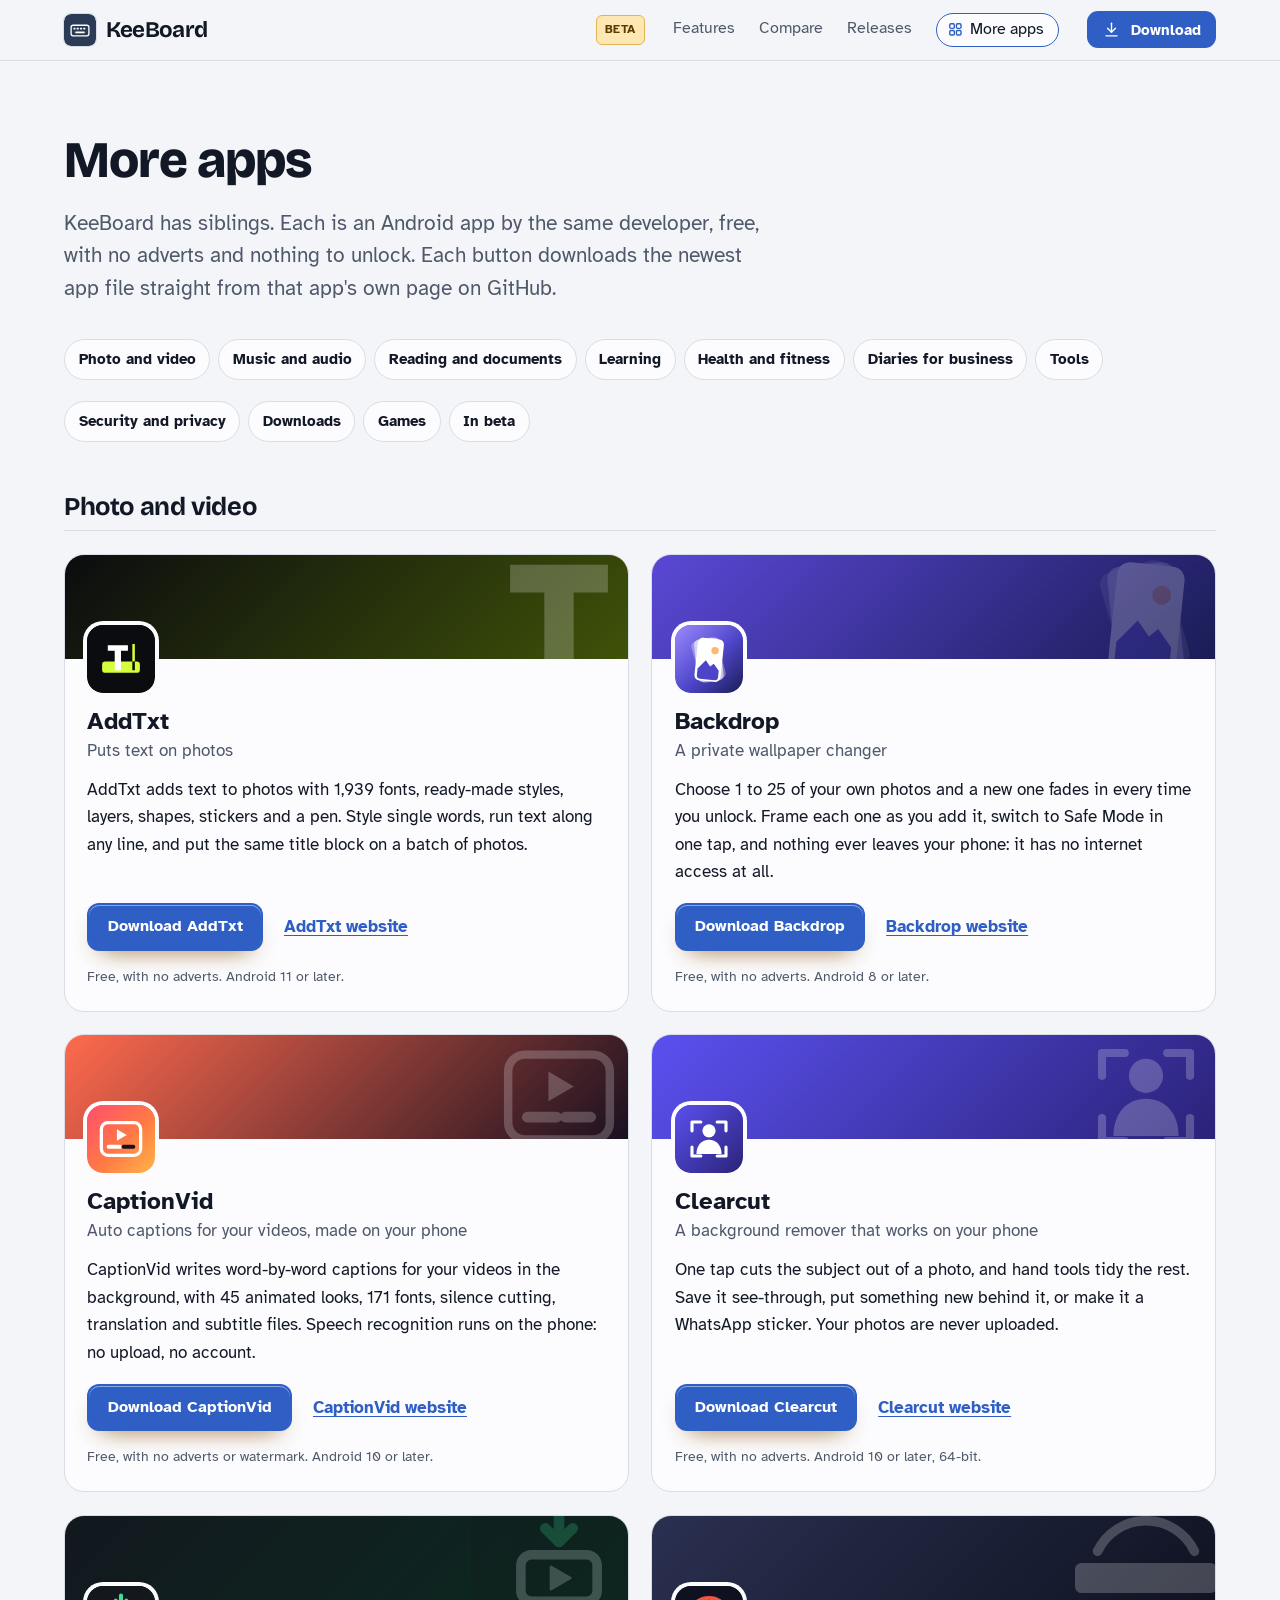
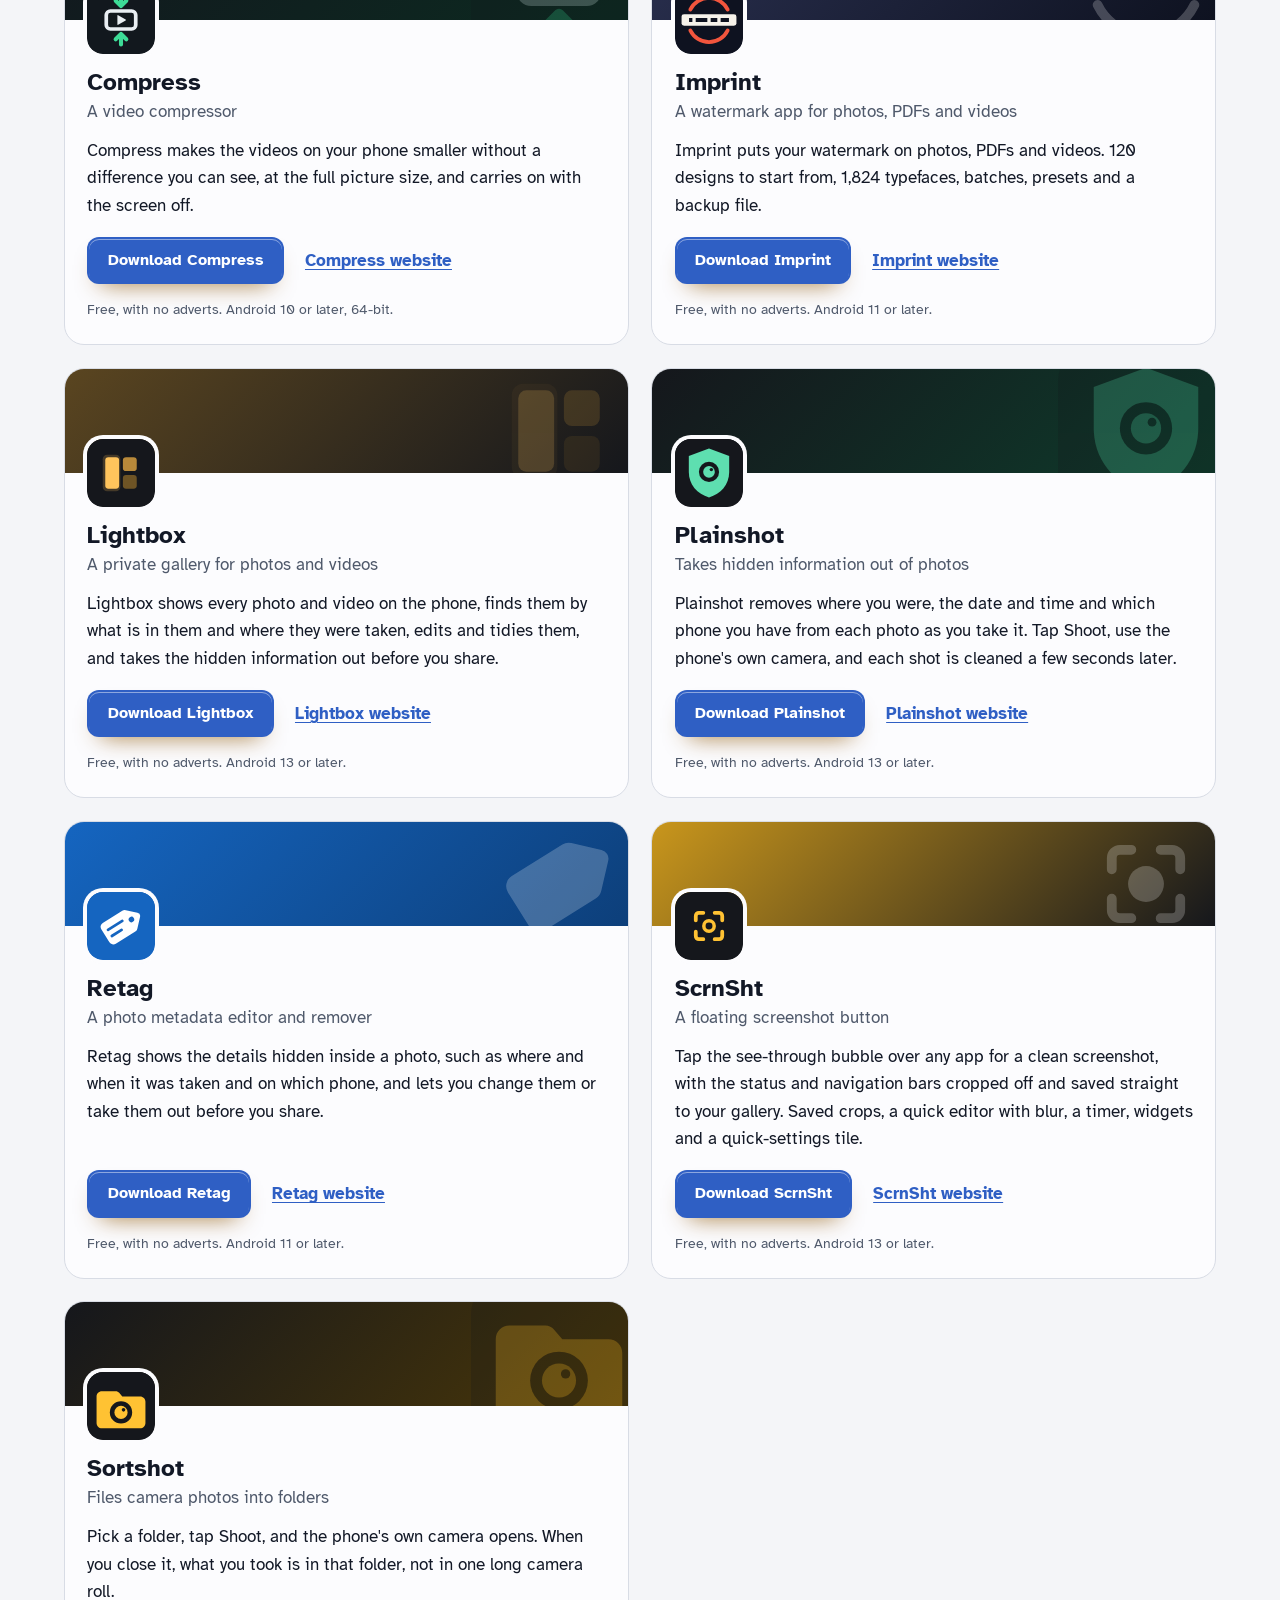
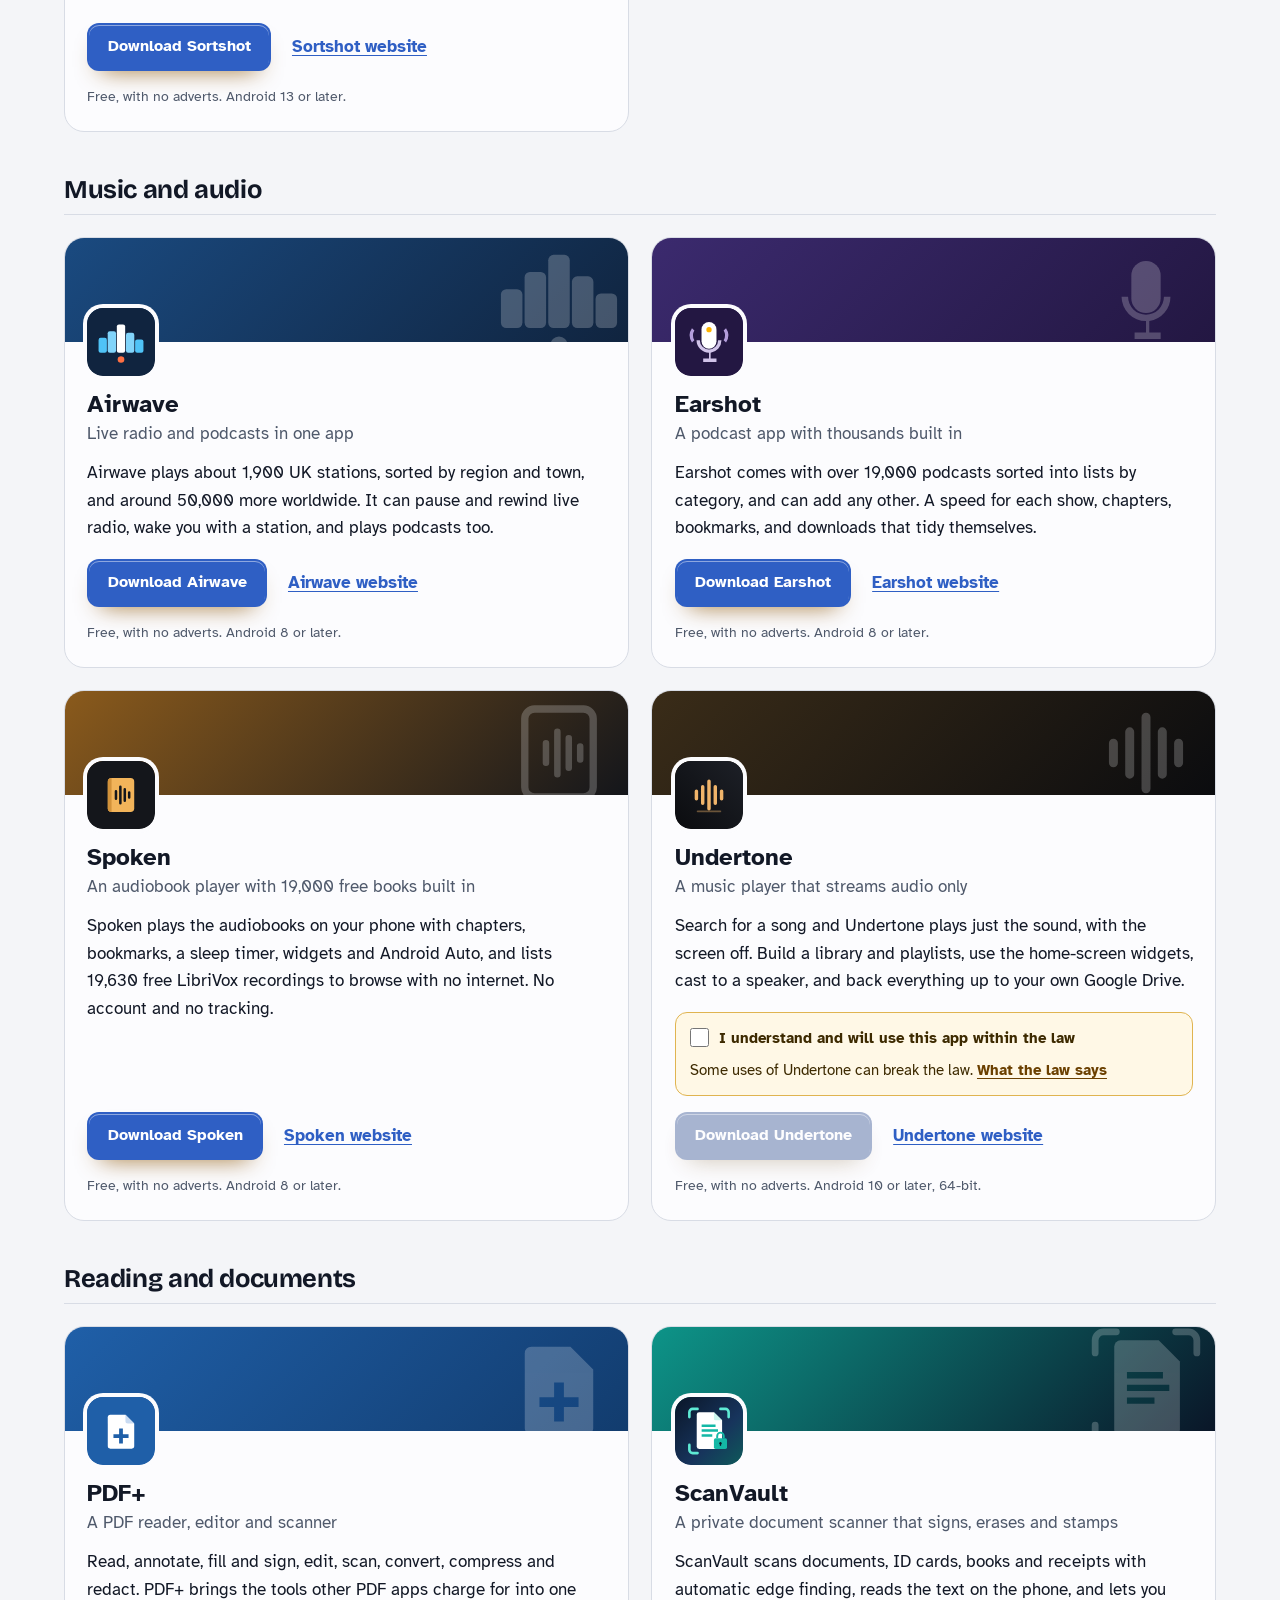
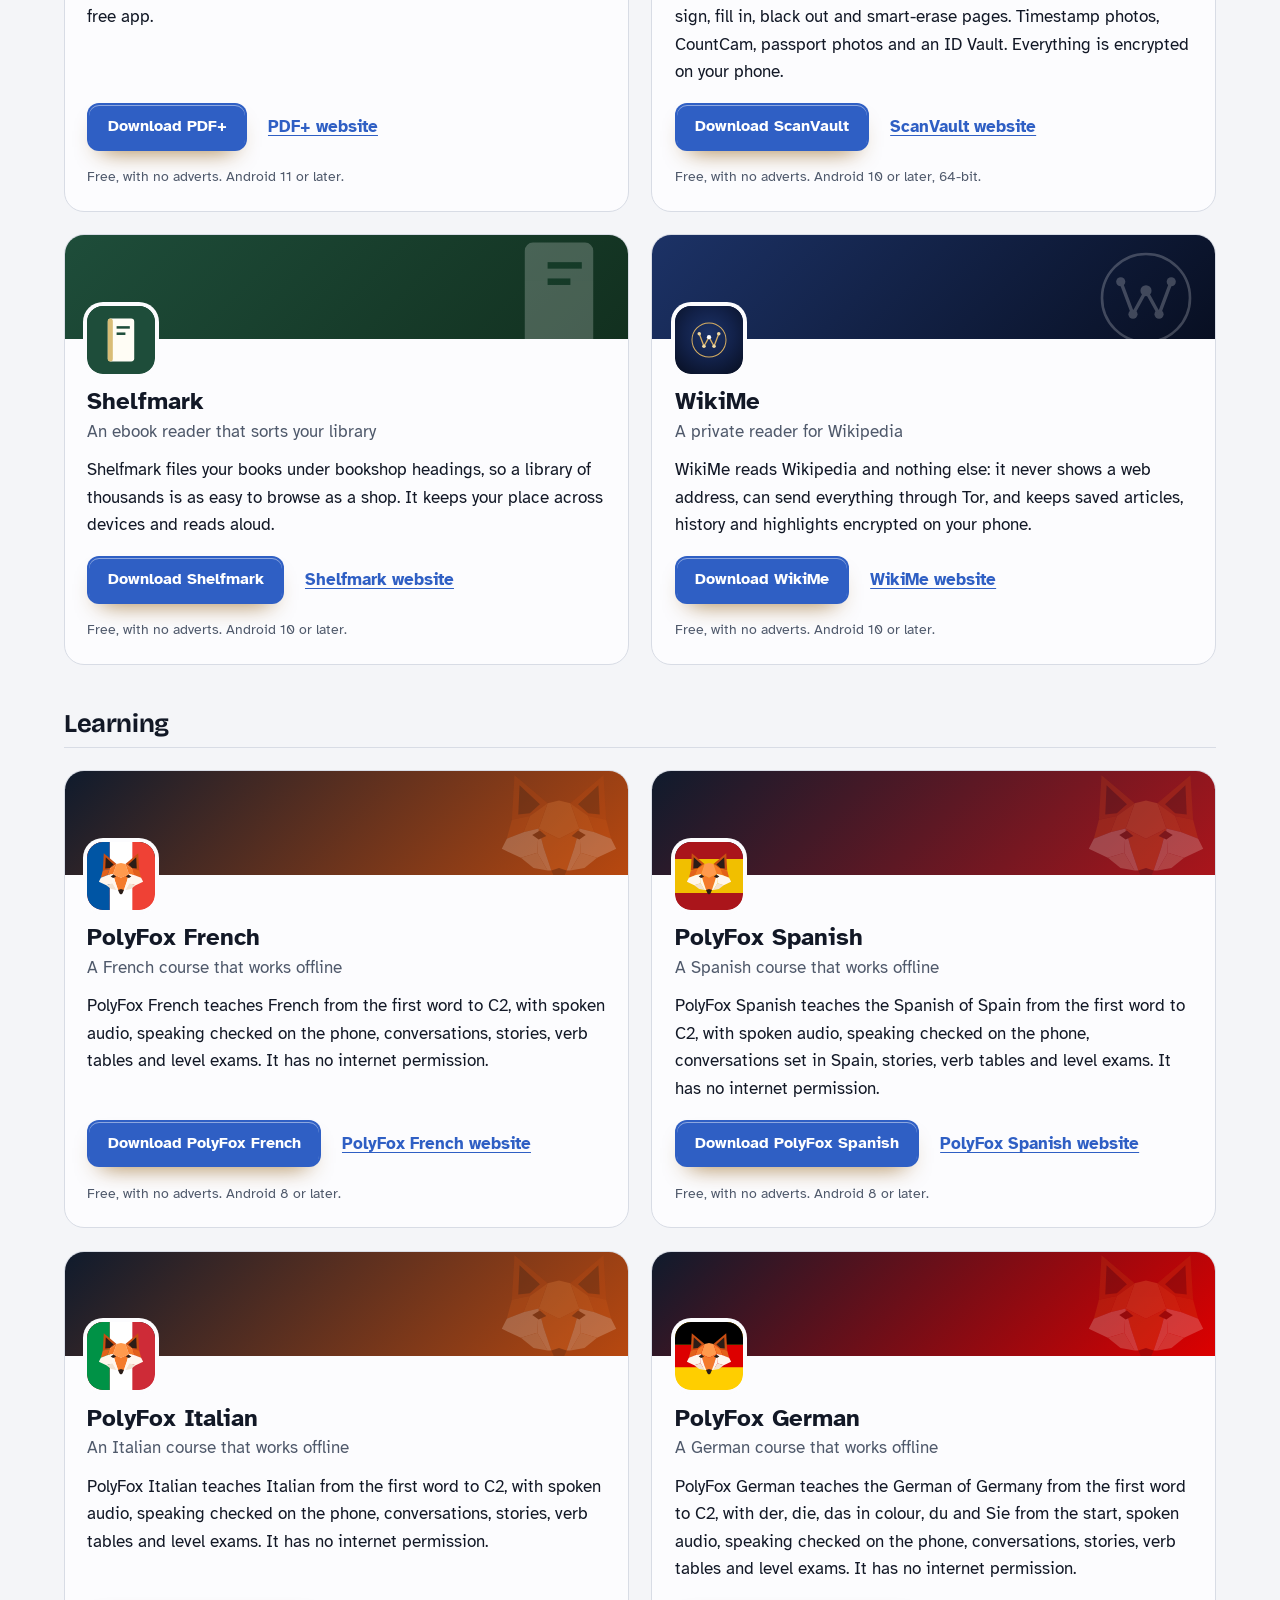
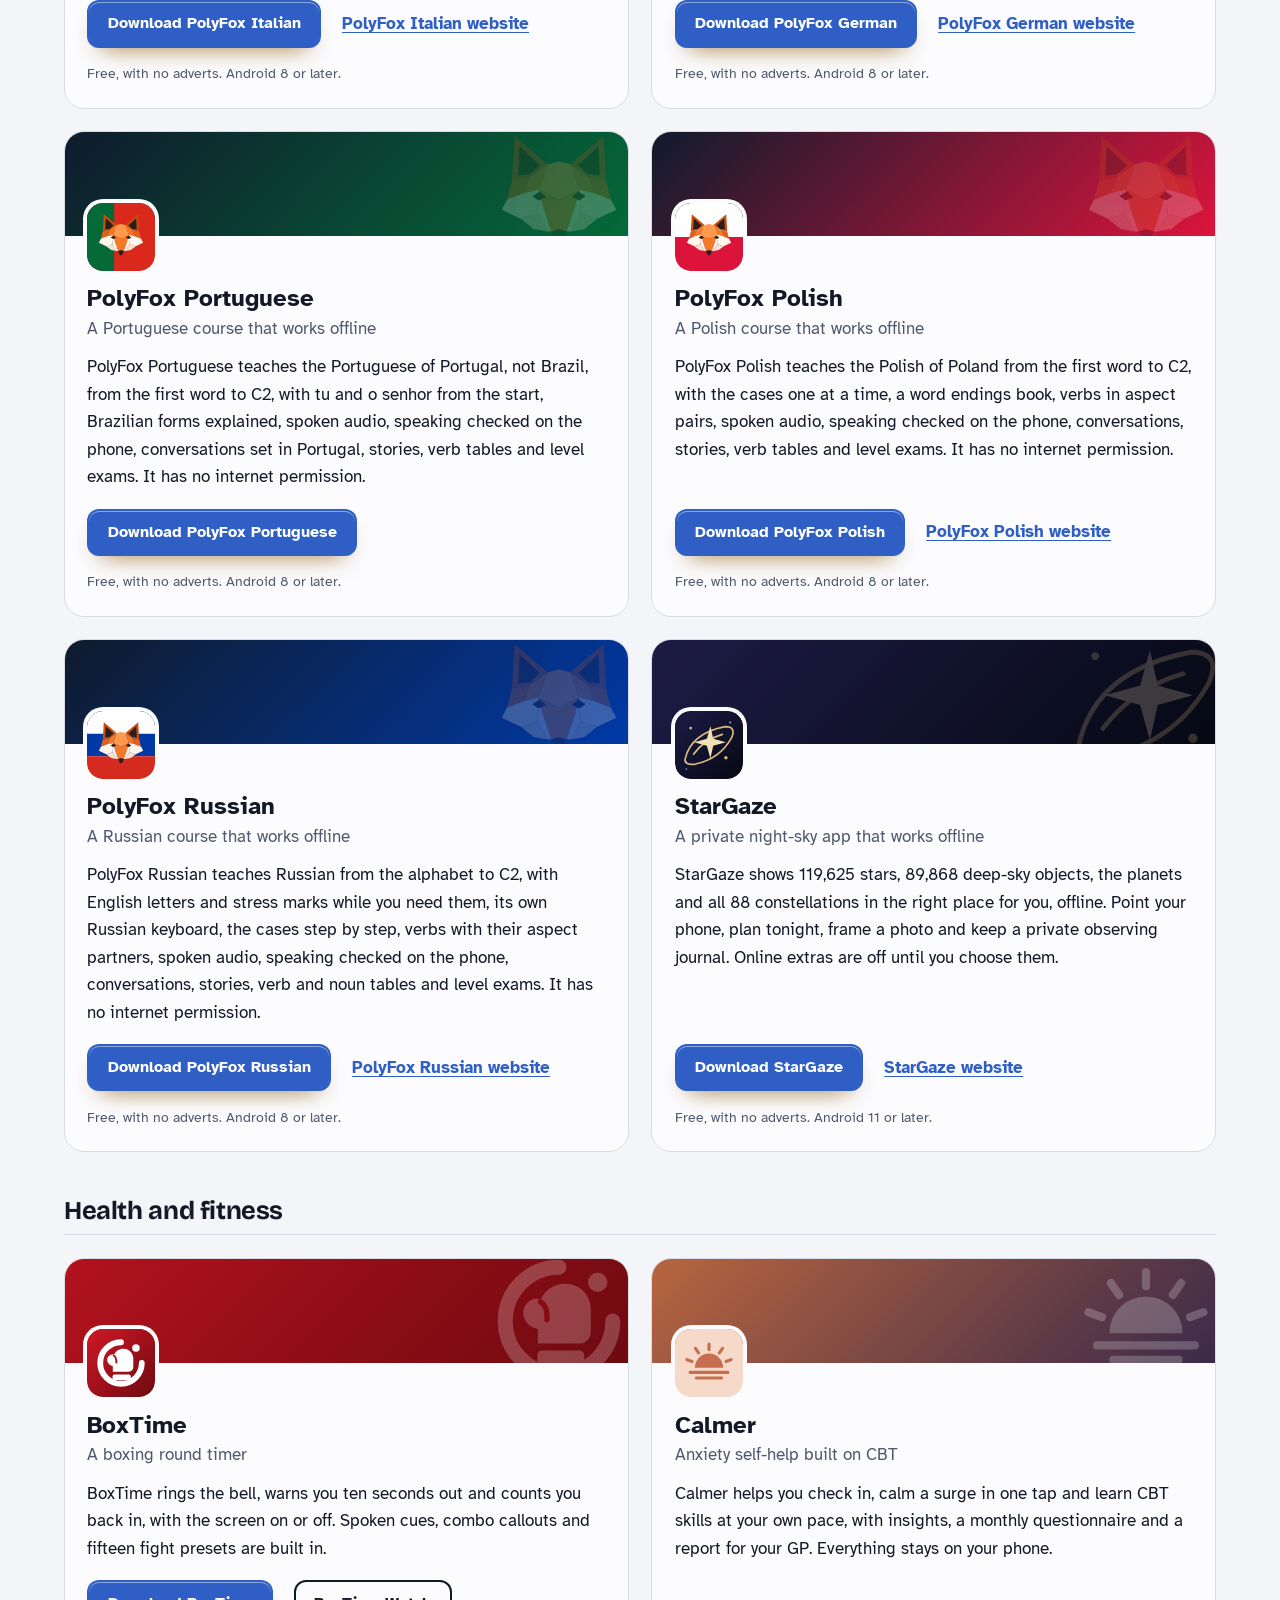
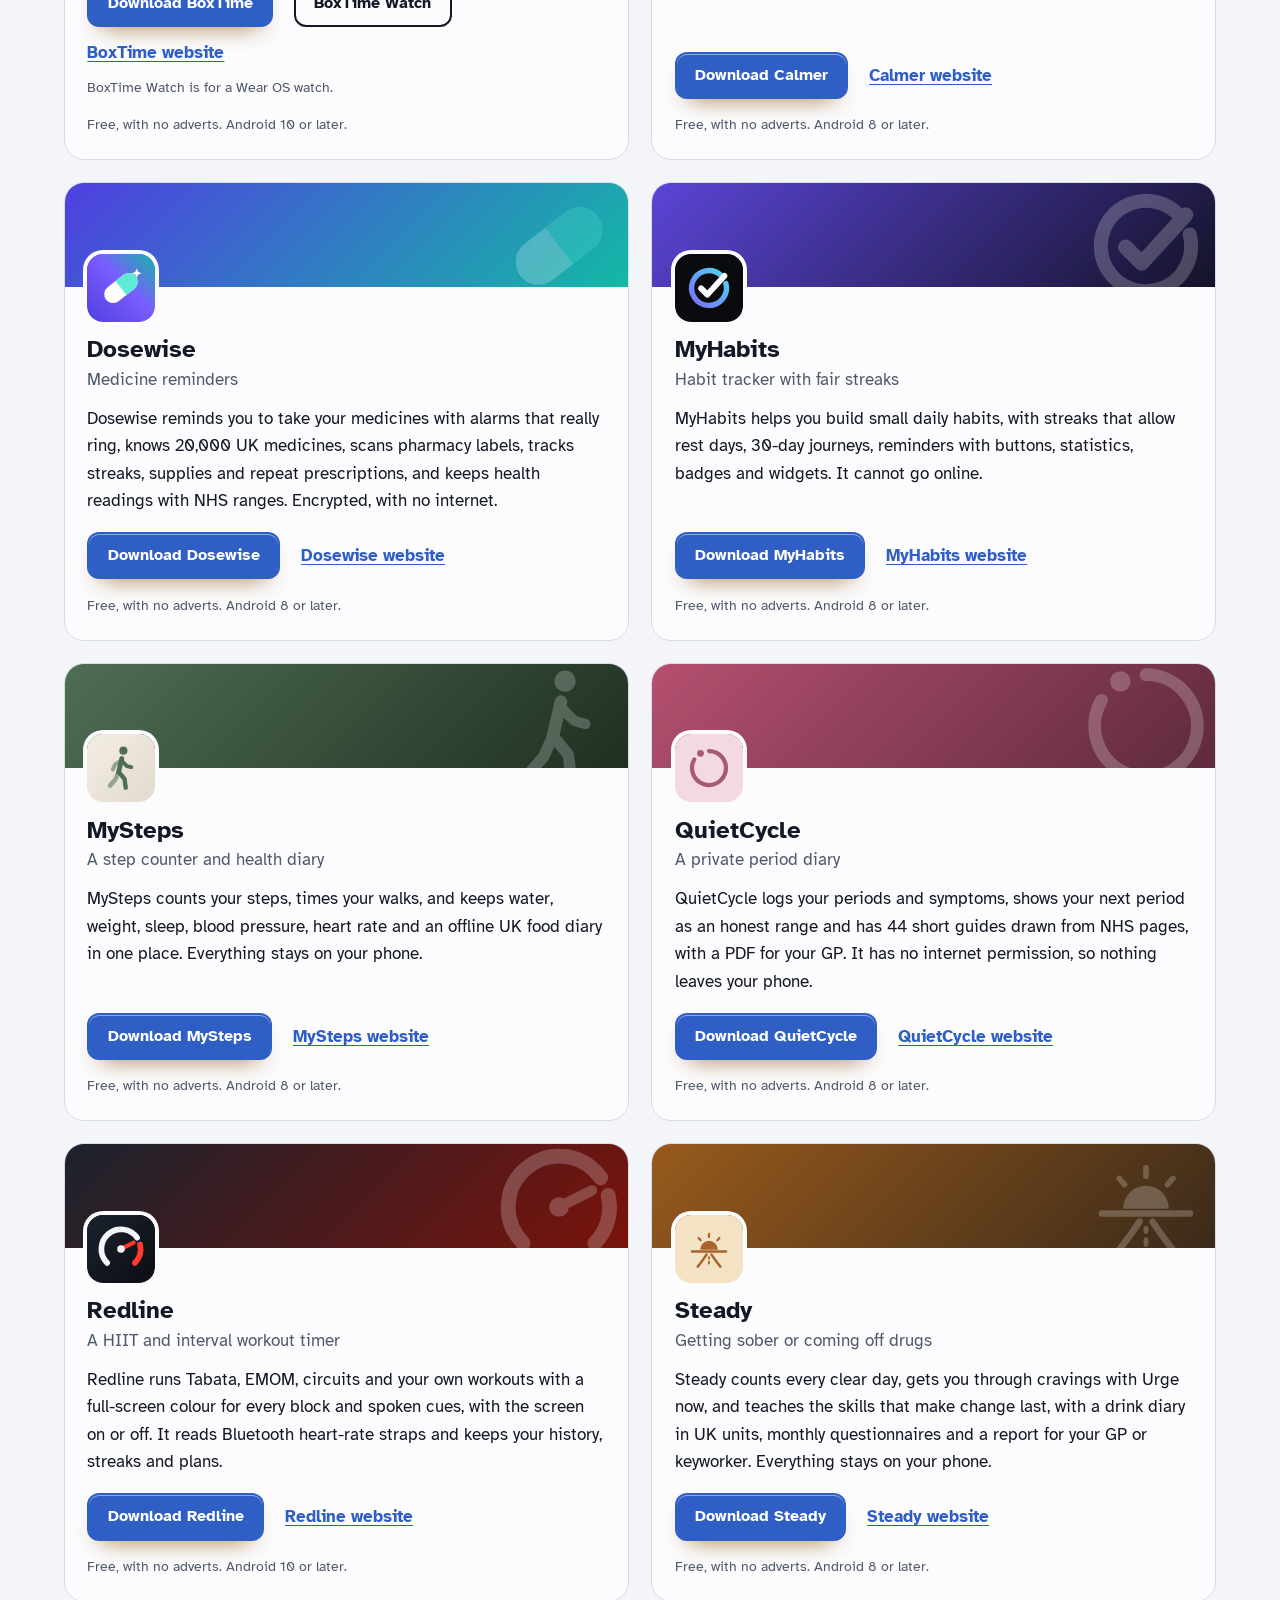
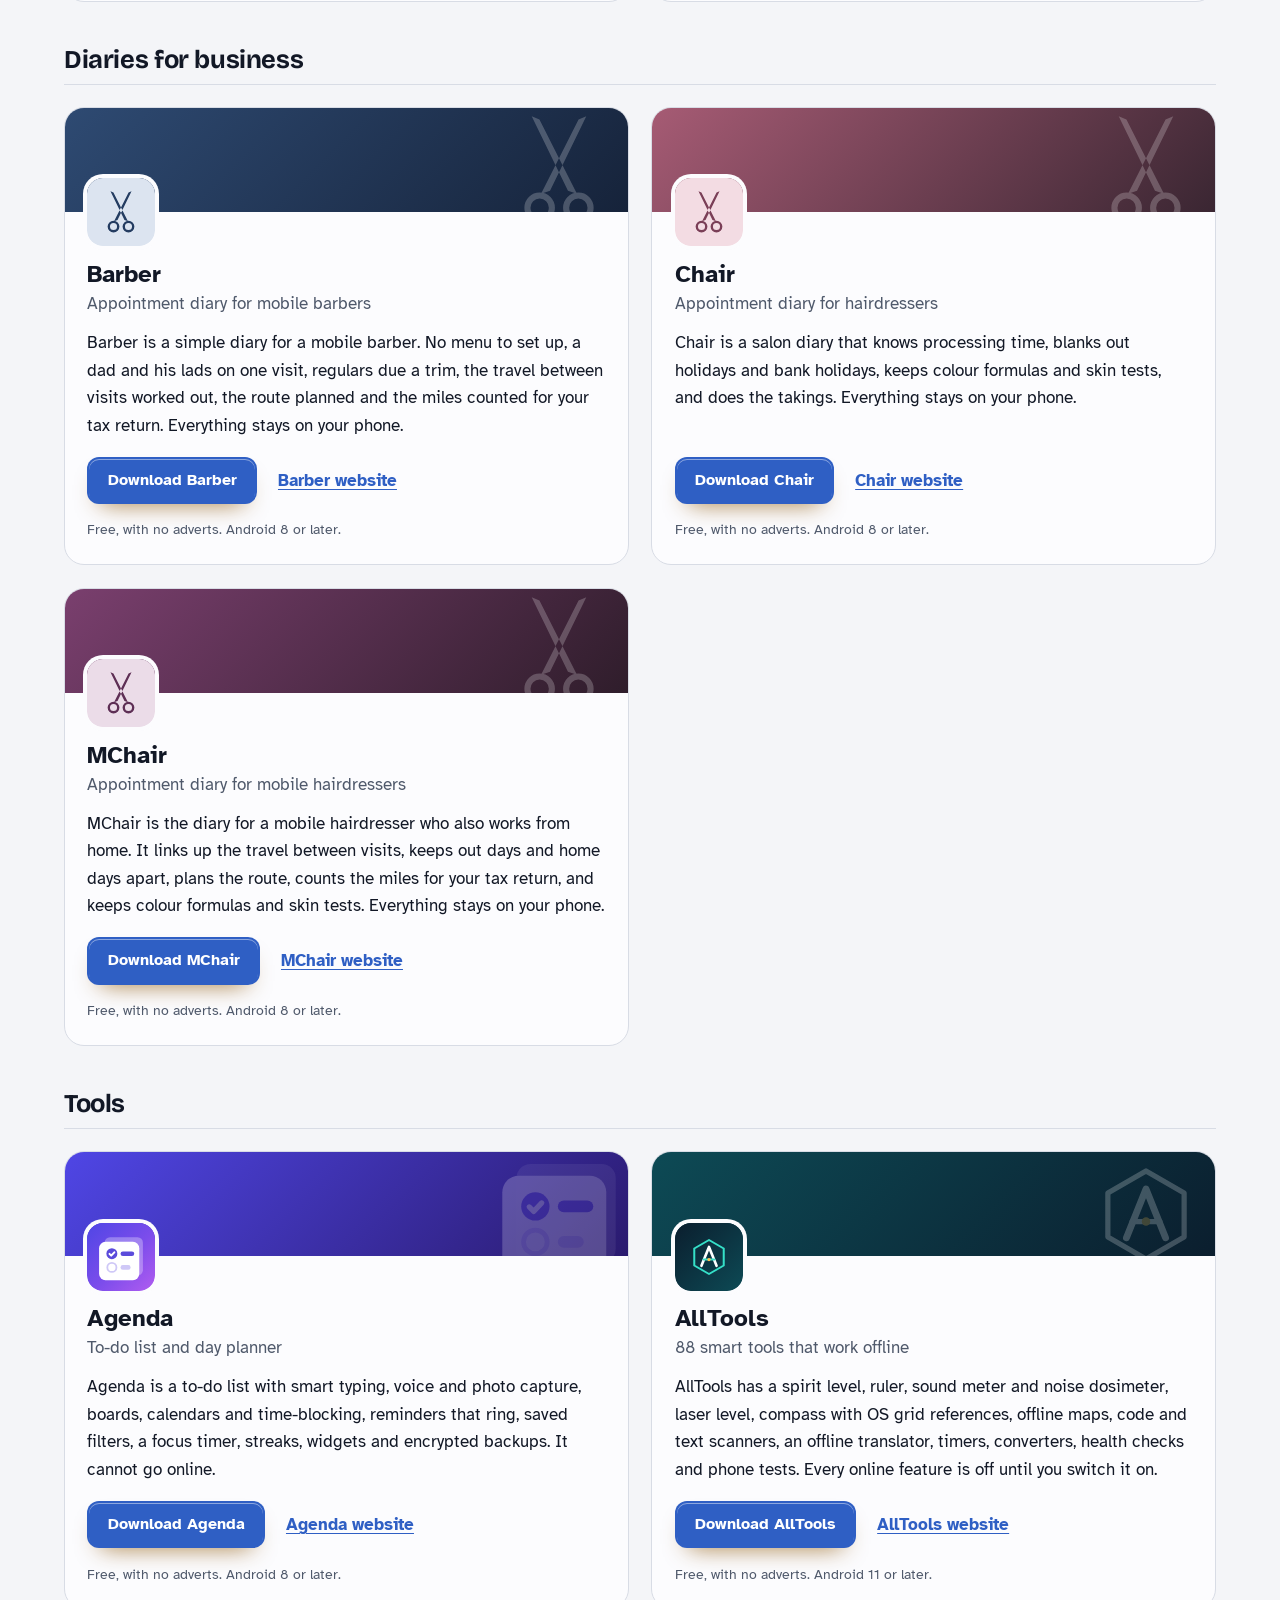
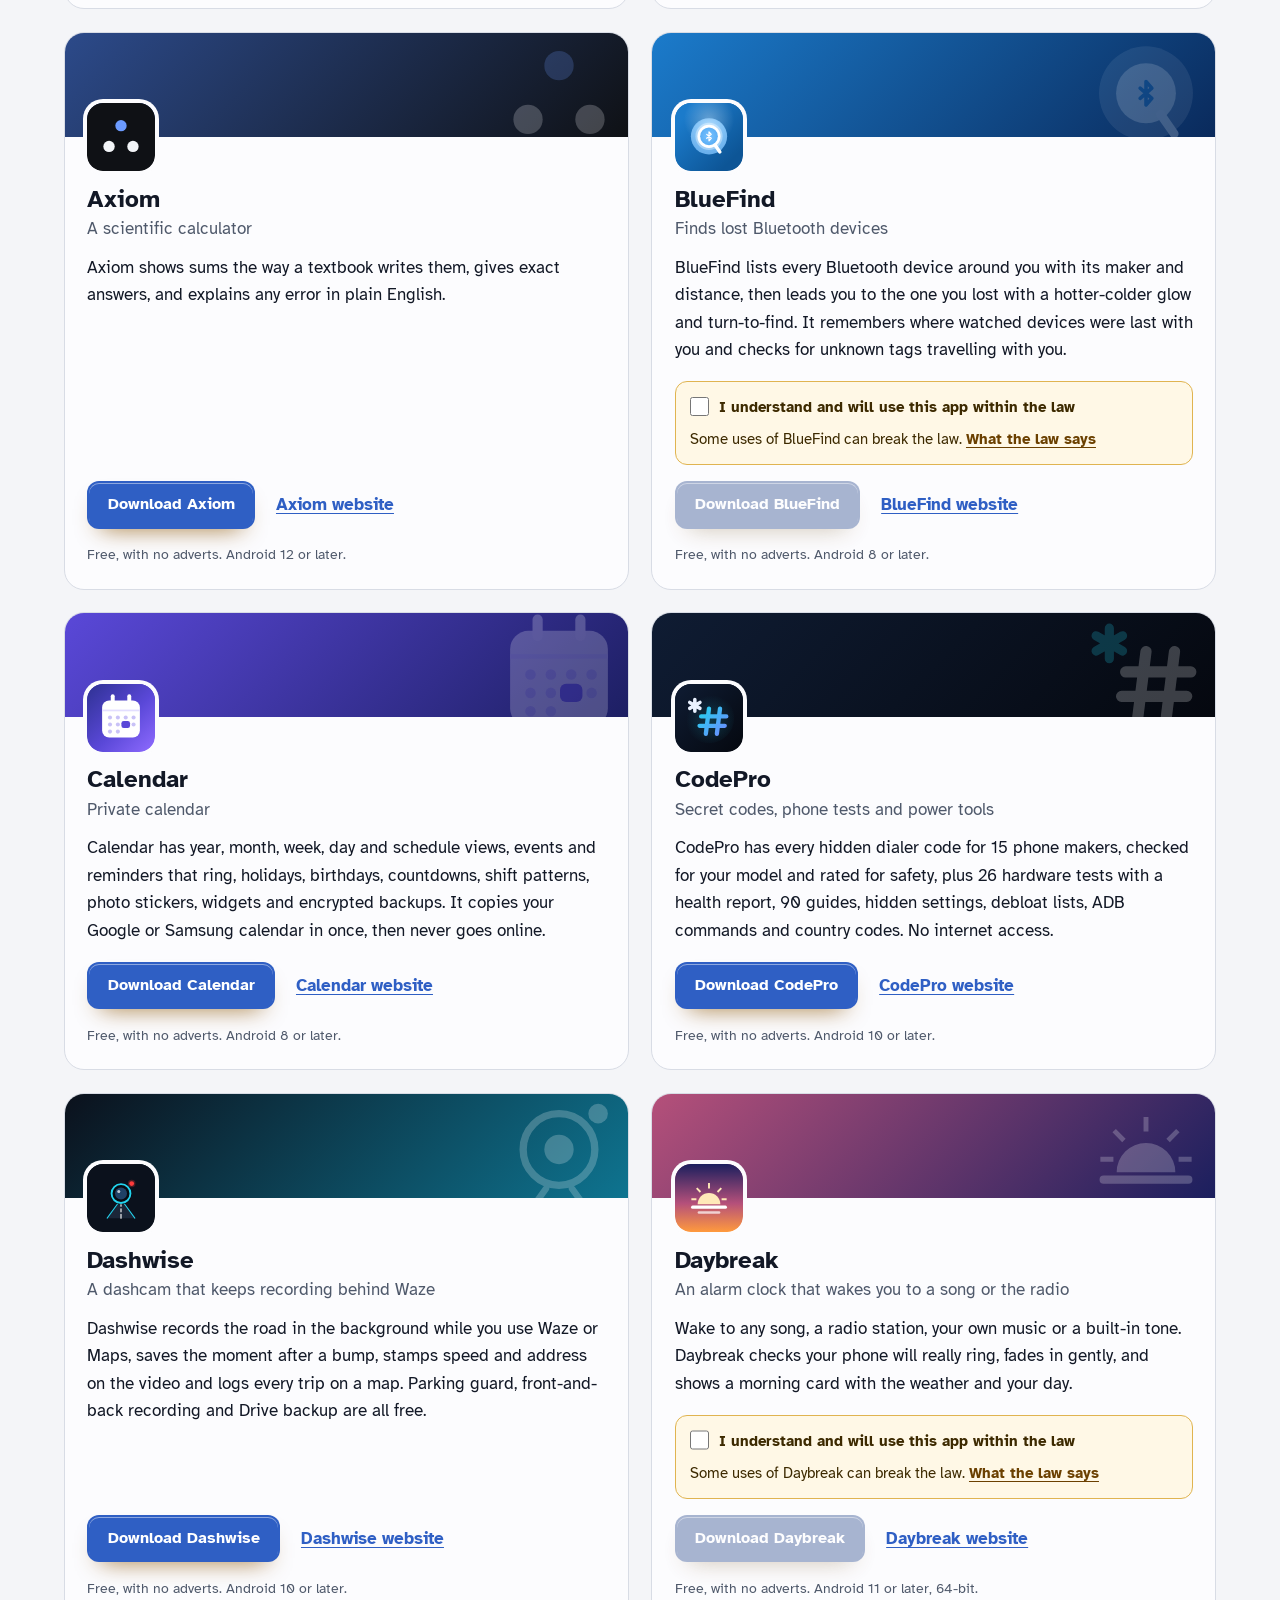
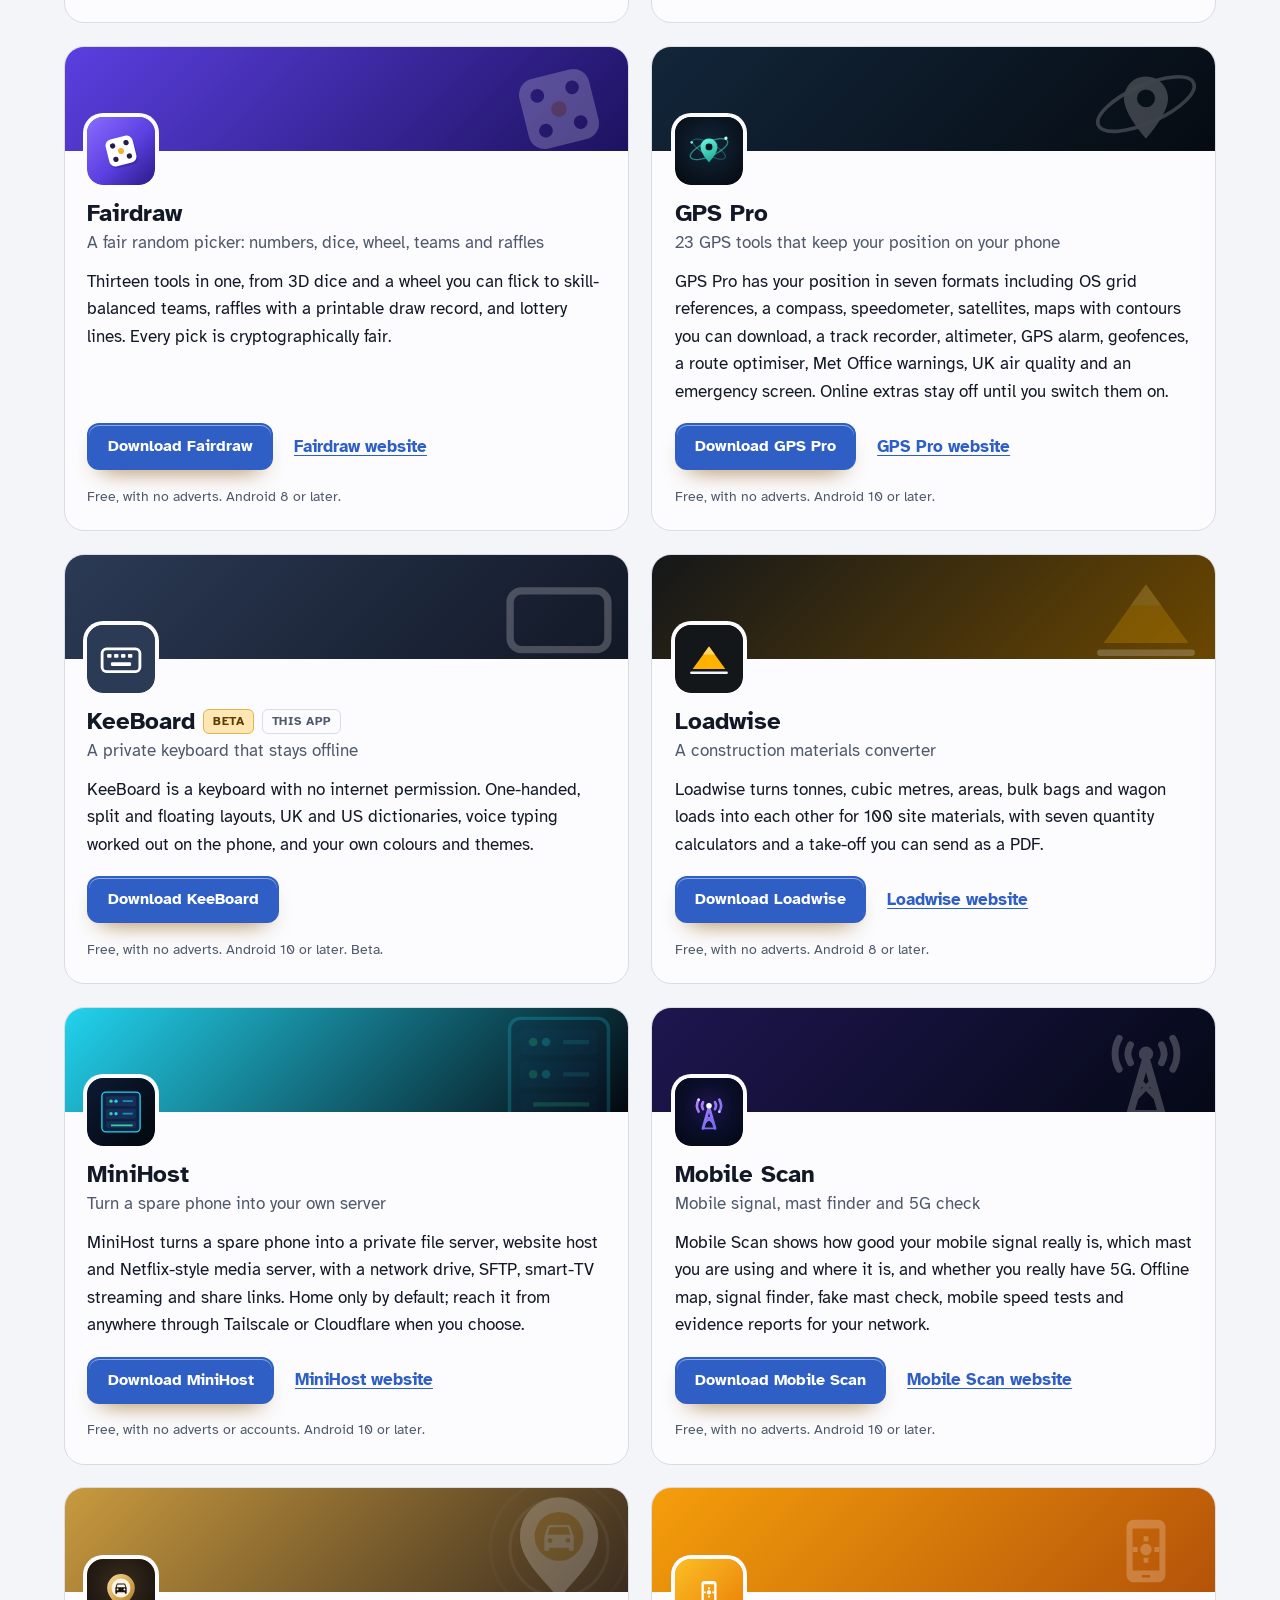
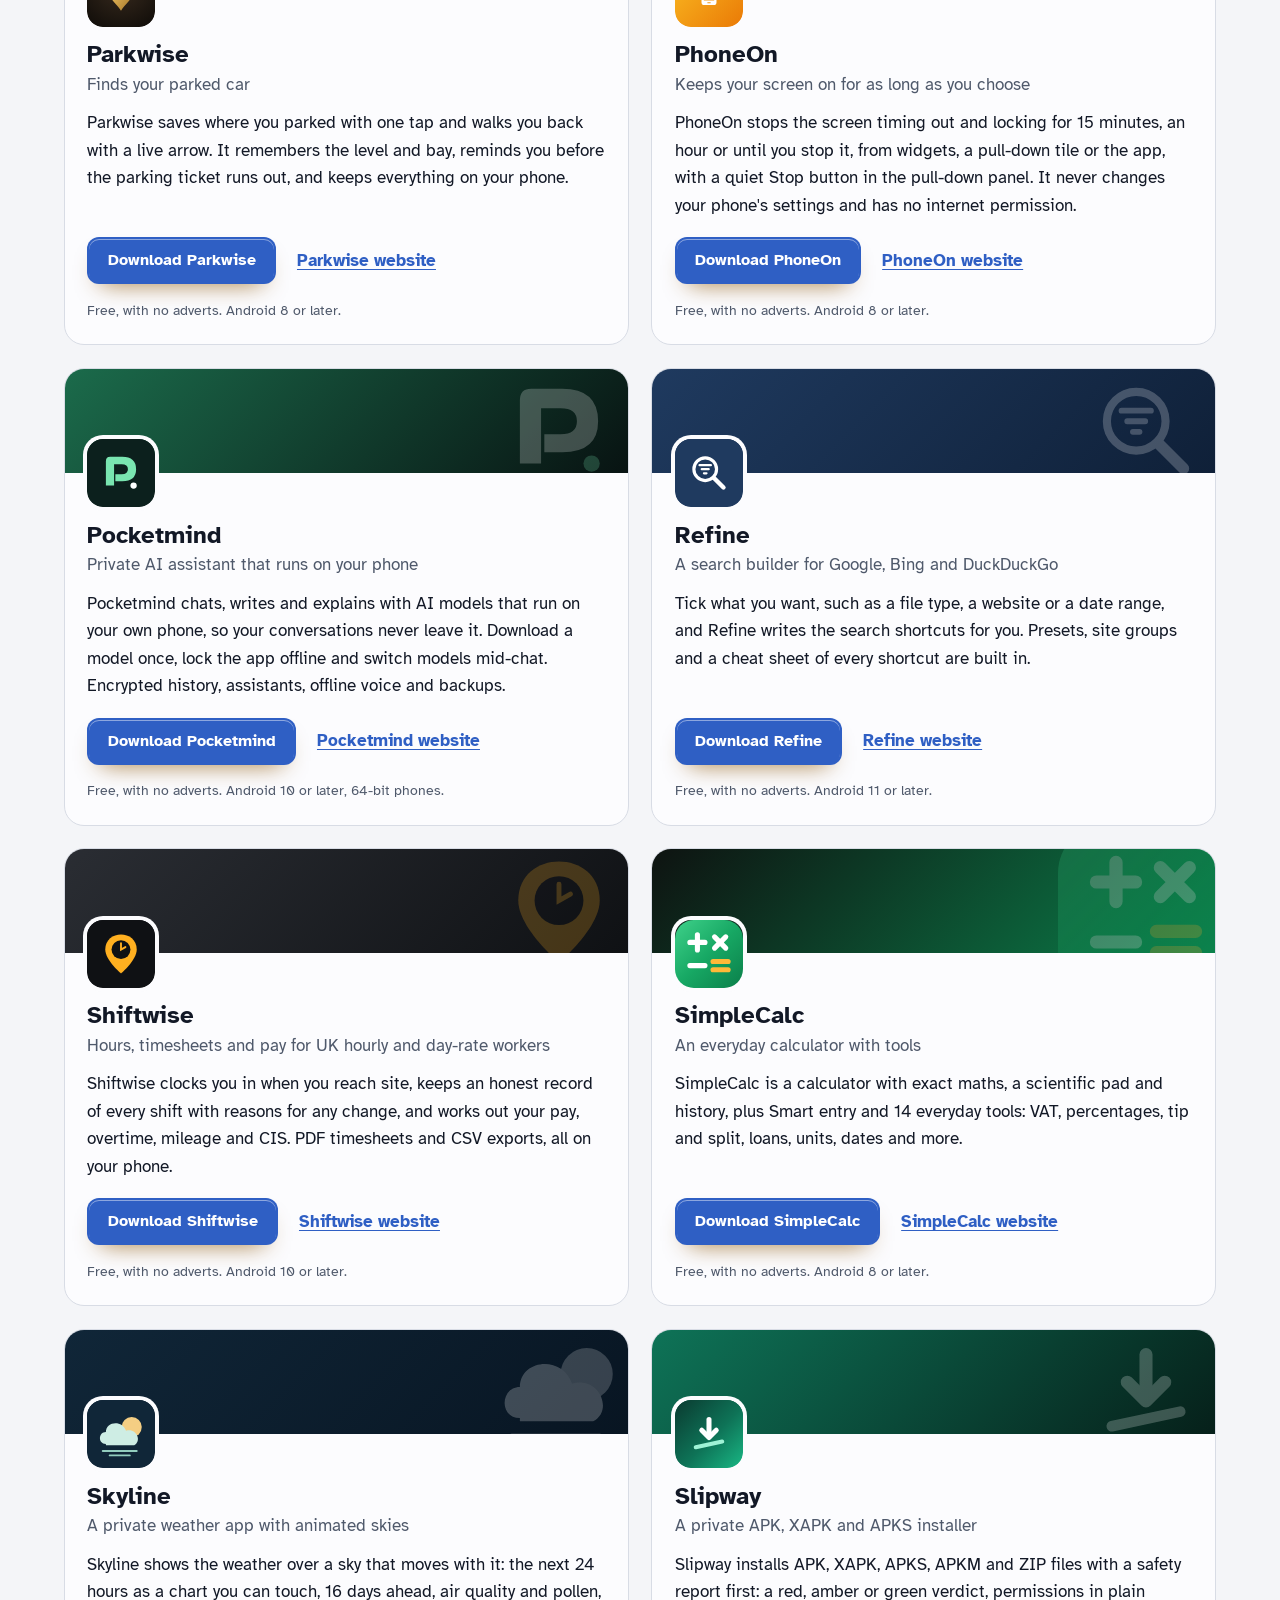
==== commit f13d5dbc: "More apps: add AllTools" ====
--- a/more-apps.html
+++ b/more-apps.html
@@ -4,7 +4,7 @@
 <meta charset="utf-8">
 <meta name="viewport" content="width=device-width, initial-scale=1">
 <title>More free Android apps from the maker of KeeBoard</title>
-<meta name="description" content="All 93 free Android apps from the maker of KeeBoard, in one list by category, each with its download and a link to its website.">
+<meta name="description" content="All 94 free Android apps from the maker of KeeBoard, in one list by category, each with its download and a link to its website.">
 <meta name="author" content="Jonathan Jackson">
 <link rel="canonical" href="https://customgpter.github.io/keeboard/more-apps.html">
 <meta name="theme-color" content="#f4f5f8" media="(prefers-color-scheme: light)">
@@ -12,7 +12,7 @@
 <meta property="og:type" content="website">
 <meta property="og:site_name" content="KeeBoard">
 <meta property="og:title" content="More free Android apps from the maker of KeeBoard">
-<meta property="og:description" content="All 93 free Android apps from the maker of KeeBoard, in one list by category, each with its download and a link to its website.">
+<meta property="og:description" content="All 94 free Android apps from the maker of KeeBoard, in one list by category, each with its download and a link to its website.">
 <meta property="og:url" content="https://customgpter.github.io/keeboard/more-apps.html">
 <meta property="og:image" content="https://customgpter.github.io/keeboard/assets/og.png">
 <meta property="og:image:width" content="1200">
@@ -26,7 +26,7 @@
 <link rel="preload" href="./assets/fonts/atkinson-hyperlegible-latin-400-normal.woff2" as="font" type="font/woff2" crossorigin>
 <link rel="stylesheet" href="./assets/site.css?v=1">
 <link rel="stylesheet" href="./assets/house.css?v=1">
-<script type="application/ld+json">{"@context":"https://schema.org","@type":"ItemList","name":"Apps from the maker of KeeBoard","url":"https://customgpter.github.io/keeboard/more-apps.html","itemListElement":[{"@type":"ListItem","position":1,"name":"AddTxt","url":"https://customgpter.github.io/addtxt/"},{"@type":"ListItem","position":2,"name":"Backdrop","url":"https://customgpter.github.io/backdrop/"},{"@type":"ListItem","position":3,"name":"CaptionVid","url":"https://customgpter.github.io/captionvid/"},{"@type":"ListItem","position":4,"name":"Clearcut","url":"https://customgpter.github.io/clearcut/"},{"@type":"ListItem","position":5,"name":"Compress","url":"https://customgpter.github.io/compress/"},{"@type":"ListItem","position":6,"name":"Imprint","url":"https://customgpter.github.io/imprint/"},{"@type":"ListItem","position":7,"name":"Lightbox","url":"https://customgpter.github.io/lightbox/"},{"@type":"ListItem","position":8,"name":"Plainshot","url":"https://customgpter.github.io/plainshot/"},{"@type":"ListItem","position":9,"name":"Retag","url":"https://customgpter.github.io/retag/"},{"@type":"ListItem","position":10,"name":"ScrnSht","url":"https://customgpter.github.io/scrnsht/"},{"@type":"ListItem","position":11,"name":"Sortshot","url":"https://customgpter.github.io/sortshot/"},{"@type":"ListItem","position":12,"name":"Airwave","url":"https://customgpter.github.io/airwave/"},{"@type":"ListItem","position":13,"name":"Earshot","url":"https://customgpter.github.io/earshot/"},{"@type":"ListItem","position":14,"name":"Spoken","url":"https://customgpter.github.io/spoken/"},{"@type":"ListItem","position":15,"name":"Undertone","url":"https://customgpter.github.io/undertone/"},{"@type":"ListItem","position":16,"name":"PDF+","url":"https://customgpter.github.io/pdfplus/"},{"@type":"ListItem","position":17,"name":"ScanVault","url":"https://customgpter.github.io/scanvault/"},{"@type":"ListItem","position":18,"name":"Shelfmark","url":"https://customgpter.github.io/shelfmark/"},{"@type":"ListItem","position":19,"name":"WikiMe","url":"https://customgpter.github.io/wikime/"},{"@type":"ListItem","position":20,"name":"PolyFox French","url":"https://customgpter.github.io/polyfox/"},{"@type":"ListItem","position":21,"name":"PolyFox German","url":"https://customgpter.github.io/polyfox-german/"},{"@type":"ListItem","position":22,"name":"PolyFox Polish","url":"https://customgpter.github.io/polyfox-polish/"},{"@type":"ListItem","position":23,"name":"PolyFox Russian","url":"https://customgpter.github.io/polyfox-russian/"},{"@type":"ListItem","position":24,"name":"StarGaze","url":"https://customgpter.github.io/stargaze/"},{"@type":"ListItem","position":25,"name":"BoxTime","url":"https://customgpter.github.io/boxtime/"},{"@type":"ListItem","position":26,"name":"Calmer","url":"https://customgpter.github.io/calmer/"},{"@type":"ListItem","position":27,"name":"Dosewise","url":"https://customgpter.github.io/dosewise/"},{"@type":"ListItem","position":28,"name":"MyHabits","url":"https://customgpter.github.io/myhabits/"},{"@type":"ListItem","position":29,"name":"MySteps","url":"https://customgpter.github.io/mysteps/"},{"@type":"ListItem","position":30,"name":"QuietCycle","url":"https://customgpter.github.io/quietcycle/"},{"@type":"ListItem","position":31,"name":"Redline","url":"https://customgpter.github.io/redline/"},{"@type":"ListItem","position":32,"name":"Steady","url":"https://customgpter.github.io/steady/"},{"@type":"ListItem","position":33,"name":"Barber","url":"https://customgpter.github.io/barber/"},{"@type":"ListItem","position":34,"name":"Chair","url":"https://customgpter.github.io/chair/"},{"@type":"ListItem","position":35,"name":"MChair","url":"https://customgpter.github.io/mchair/"},{"@type":"ListItem","position":36,"name":"Agenda","url":"https://customgpter.github.io/agenda/"},{"@type":"ListItem","position":37,"name":"Axiom","url":"https://customgpter.github.io/axiom/"},{"@type":"ListItem","position":38,"name":"BlueFind","url":"https://customgpter.github.io/bluefind/"},{"@type":"ListItem","position":39,"name":"Calendar","url":"https://customgpter.github.io/calendar/"},{"@type":"ListItem","position":40,"name":"CodePro","url":"https://customgpter.github.io/codepro/"},{"@type":"ListItem","position":41,"name":"Dashwise","url":"https://customgpter.github.io/dashwise/"},{"@type":"ListItem","position":42,"name":"Daybreak","url":"https://customgpter.github.io/daybreak/"},{"@type":"ListItem","position":43,"name":"Fairdraw","url":"https://customgpter.github.io/fairdraw/"},{"@type":"ListItem","position":44,"name":"GPS Pro","url":"https://customgpter.github.io/gpspro/"},{"@type":"ListItem","position":45,"name":"KeeBoard","url":"https://customgpter.github.io/keeboard/"},{"@type":"ListItem","position":46,"name":"Loadwise","url":"https://customgpter.github.io/loadwise/"},{"@type":"ListItem","position":47,"name":"MiniHost","url":"https://customgpter.github.io/minihost/"},{"@type":"ListItem","position":48,"name":"Mobile Scan","url":"https://customgpter.github.io/mobilescan/"},{"@type":"ListItem","position":49,"name":"Parkwise","url":"https://customgpter.github.io/parkwise/"},{"@type":"ListItem","position":50,"name":"Pocketmind","url":"https://customgpter.github.io/pocketmind/"},{"@type":"ListItem","position":51,"name":"Refine","url":"https://customgpter.github.io/refine/"},{"@type":"ListItem","position":52,"name":"Shiftwise","url":"https://customgpter.github.io/shiftwise/"},{"@type":"ListItem","position":53,"name":"SimpleCalc","url":"https://customgpter.github.io/simplecalc/"},{"@type":"ListItem","position":54,"name":"Skyline","url":"https://customgpter.github.io/skyline/"},{"@type":"ListItem","position":55,"name":"Slipway","url":"https://customgpter.github.io/slipway/"},{"@type":"ListItem","position":56,"name":"Tagger","url":"https://customgpter.github.io/tagger/"},{"@type":"ListItem","position":57,"name":"TotalClean","url":"https://customgpter.github.io/totalclean/"},{"@type":"ListItem","position":58,"name":"TVLink","url":"https://customgpter.github.io/tvlink/"},{"@type":"ListItem","position":59,"name":"Unbox","url":"https://customgpter.github.io/unbox/"},{"@type":"ListItem","position":60,"name":"WhatsKeep","url":"https://customgpter.github.io/whatskeep/"},{"@type":"ListItem","position":61,"name":"WiFi Scan","url":"https://customgpter.github.io/wifiscan/"},{"@type":"ListItem","position":62,"name":"Auditly","url":"https://customgpter.github.io/auditly/"},{"@type":"ListItem","position":63,"name":"Backchannel","url":"https://customgpter.github.io/backchannel/"},{"@type":"ListItem","position":64,"name":"ENotes","url":"https://customgpter.github.io/enotes/"},{"@type":"ListItem","position":65,"name":"FindMe","url":"https://customgpter.github.io/findme/"},{"@type":"ListItem","position":66,"name":"iLock","url":"https://customgpter.github.io/ilock/"},{"@type":"ListItem","position":67,"name":"ImSafe","url":"https://customgpter.github.io/imsafe/"},{"@type":"ListItem","position":68,"name":"IShred","url":"https://customgpter.github.io/ishred/"},{"@type":"ListItem","position":69,"name":"LockBox","url":"https://customgpter.github.io/lockbox/"},{"@type":"ListItem","position":70,"name":"PassVault","url":"https://customgpter.github.io/passvault/"},{"@type":"ListItem","position":71,"name":"SpyFind","url":"https://customgpter.github.io/spyfind/"},{"@type":"ListItem","position":72,"name":"TextWipe","url":"https://customgpter.github.io/textwipe/"},{"@type":"ListItem","position":73,"name":"Tracewire","url":"https://customgpter.github.io/tracewire/"},{"@type":"ListItem","position":74,"name":"Vigil","url":"https://customgpter.github.io/vigil/"},{"@type":"ListItem","position":75,"name":"Grab","url":"https://customgpter.github.io/grab/"},{"@type":"ListItem","position":76,"name":"Swarm","url":"https://customgpter.github.io/swarm/"},{"@type":"ListItem","position":77,"name":"Plane Games","url":"https://customgpter.github.io/plane-games/"},{"@type":"ListItem","position":78,"name":"Ninefold","url":"https://customgpter.github.io/ninefold/"},{"@type":"ListItem","position":79,"name":"Cubewise","url":"https://customgpter.github.io/cubewise/"},{"@type":"ListItem","position":80,"name":"Tilewise","url":"https://customgpter.github.io/tilewise/"},{"@type":"ListItem","position":81,"name":"Letterwise","url":"https://customgpter.github.io/letterwise/"},{"@type":"ListItem","position":82,"name":"Kingside","url":"https://customgpter.github.io/kingside/"},{"@type":"ListItem","position":83,"name":"Deckhand","url":"https://customgpter.github.io/deckhand/"},{"@type":"ListItem","position":84,"name":"SNESForge","url":"https://customgpter.github.io/snesforge/"},{"@type":"ListItem","position":85,"name":"Fame Boy","url":"https://customgpter.github.io/fameboy/"},{"@type":"ListItem","position":86,"name":"PSPPro","url":"https://customgpter.github.io/psppro/"},{"@type":"ListItem","position":87,"name":"MegaGen","url":"https://customgpter.github.io/megagen/"},{"@type":"ListItem","position":88,"name":"QVR","url":"https://customgpter.github.io/qvr/"},{"@type":"ListItem","position":89,"name":"QVR Watch","url":"https://customgpter.github.io/qvr-watch/"},{"@type":"ListItem","position":90,"name":"QVRLite","url":"https://customgpter.github.io/qvrlite/"},{"@type":"ListItem","position":91,"name":"Onionz","url":"https://customgpter.github.io/onionz/"},{"@type":"ListItem","position":92,"name":"OnionzWeb","url":"https://customgpter.github.io/onionzweb/"}]}</script>
+<script type="application/ld+json">{"@context":"https://schema.org","@type":"ItemList","name":"Apps from the maker of KeeBoard","url":"https://customgpter.github.io/keeboard/more-apps.html","itemListElement":[{"@type":"ListItem","position":1,"name":"AddTxt","url":"https://customgpter.github.io/addtxt/"},{"@type":"ListItem","position":2,"name":"Backdrop","url":"https://customgpter.github.io/backdrop/"},{"@type":"ListItem","position":3,"name":"CaptionVid","url":"https://customgpter.github.io/captionvid/"},{"@type":"ListItem","position":4,"name":"Clearcut","url":"https://customgpter.github.io/clearcut/"},{"@type":"ListItem","position":5,"name":"Compress","url":"https://customgpter.github.io/compress/"},{"@type":"ListItem","position":6,"name":"Imprint","url":"https://customgpter.github.io/imprint/"},{"@type":"ListItem","position":7,"name":"Lightbox","url":"https://customgpter.github.io/lightbox/"},{"@type":"ListItem","position":8,"name":"Plainshot","url":"https://customgpter.github.io/plainshot/"},{"@type":"ListItem","position":9,"name":"Retag","url":"https://customgpter.github.io/retag/"},{"@type":"ListItem","position":10,"name":"ScrnSht","url":"https://customgpter.github.io/scrnsht/"},{"@type":"ListItem","position":11,"name":"Sortshot","url":"https://customgpter.github.io/sortshot/"},{"@type":"ListItem","position":12,"name":"Airwave","url":"https://customgpter.github.io/airwave/"},{"@type":"ListItem","position":13,"name":"Earshot","url":"https://customgpter.github.io/earshot/"},{"@type":"ListItem","position":14,"name":"Spoken","url":"https://customgpter.github.io/spoken/"},{"@type":"ListItem","position":15,"name":"Undertone","url":"https://customgpter.github.io/undertone/"},{"@type":"ListItem","position":16,"name":"PDF+","url":"https://customgpter.github.io/pdfplus/"},{"@type":"ListItem","position":17,"name":"ScanVault","url":"https://customgpter.github.io/scanvault/"},{"@type":"ListItem","position":18,"name":"Shelfmark","url":"https://customgpter.github.io/shelfmark/"},{"@type":"ListItem","position":19,"name":"WikiMe","url":"https://customgpter.github.io/wikime/"},{"@type":"ListItem","position":20,"name":"PolyFox French","url":"https://customgpter.github.io/polyfox/"},{"@type":"ListItem","position":21,"name":"PolyFox German","url":"https://customgpter.github.io/polyfox-german/"},{"@type":"ListItem","position":22,"name":"PolyFox Polish","url":"https://customgpter.github.io/polyfox-polish/"},{"@type":"ListItem","position":23,"name":"PolyFox Russian","url":"https://customgpter.github.io/polyfox-russian/"},{"@type":"ListItem","position":24,"name":"StarGaze","url":"https://customgpter.github.io/stargaze/"},{"@type":"ListItem","position":25,"name":"BoxTime","url":"https://customgpter.github.io/boxtime/"},{"@type":"ListItem","position":26,"name":"Calmer","url":"https://customgpter.github.io/calmer/"},{"@type":"ListItem","position":27,"name":"Dosewise","url":"https://customgpter.github.io/dosewise/"},{"@type":"ListItem","position":28,"name":"MyHabits","url":"https://customgpter.github.io/myhabits/"},{"@type":"ListItem","position":29,"name":"MySteps","url":"https://customgpter.github.io/mysteps/"},{"@type":"ListItem","position":30,"name":"QuietCycle","url":"https://customgpter.github.io/quietcycle/"},{"@type":"ListItem","position":31,"name":"Redline","url":"https://customgpter.github.io/redline/"},{"@type":"ListItem","position":32,"name":"Steady","url":"https://customgpter.github.io/steady/"},{"@type":"ListItem","position":33,"name":"Barber","url":"https://customgpter.github.io/barber/"},{"@type":"ListItem","position":34,"name":"Chair","url":"https://customgpter.github.io/chair/"},{"@type":"ListItem","position":35,"name":"MChair","url":"https://customgpter.github.io/mchair/"},{"@type":"ListItem","position":36,"name":"Agenda","url":"https://customgpter.github.io/agenda/"},{"@type":"ListItem","position":37,"name":"AllTools","url":"https://customgpter.github.io/alltools/"},{"@type":"ListItem","position":38,"name":"Axiom","url":"https://customgpter.github.io/axiom/"},{"@type":"ListItem","position":39,"name":"BlueFind","url":"https://customgpter.github.io/bluefind/"},{"@type":"ListItem","position":40,"name":"Calendar","url":"https://customgpter.github.io/calendar/"},{"@type":"ListItem","position":41,"name":"CodePro","url":"https://customgpter.github.io/codepro/"},{"@type":"ListItem","position":42,"name":"Dashwise","url":"https://customgpter.github.io/dashwise/"},{"@type":"ListItem","position":43,"name":"Daybreak","url":"https://customgpter.github.io/daybreak/"},{"@type":"ListItem","position":44,"name":"Fairdraw","url":"https://customgpter.github.io/fairdraw/"},{"@type":"ListItem","position":45,"name":"GPS Pro","url":"https://customgpter.github.io/gpspro/"},{"@type":"ListItem","position":46,"name":"KeeBoard","url":"https://customgpter.github.io/keeboard/"},{"@type":"ListItem","position":47,"name":"Loadwise","url":"https://customgpter.github.io/loadwise/"},{"@type":"ListItem","position":48,"name":"MiniHost","url":"https://customgpter.github.io/minihost/"},{"@type":"ListItem","position":49,"name":"Mobile Scan","url":"https://customgpter.github.io/mobilescan/"},{"@type":"ListItem","position":50,"name":"Parkwise","url":"https://customgpter.github.io/parkwise/"},{"@type":"ListItem","position":51,"name":"Pocketmind","url":"https://customgpter.github.io/pocketmind/"},{"@type":"ListItem","position":52,"name":"Refine","url":"https://customgpter.github.io/refine/"},{"@type":"ListItem","position":53,"name":"Shiftwise","url":"https://customgpter.github.io/shiftwise/"},{"@type":"ListItem","position":54,"name":"SimpleCalc","url":"https://customgpter.github.io/simplecalc/"},{"@type":"ListItem","position":55,"name":"Skyline","url":"https://customgpter.github.io/skyline/"},{"@type":"ListItem","position":56,"name":"Slipway","url":"https://customgpter.github.io/slipway/"},{"@type":"ListItem","position":57,"name":"Tagger","url":"https://customgpter.github.io/tagger/"},{"@type":"ListItem","position":58,"name":"TotalClean","url":"https://customgpter.github.io/totalclean/"},{"@type":"ListItem","position":59,"name":"TVLink","url":"https://customgpter.github.io/tvlink/"},{"@type":"ListItem","position":60,"name":"Unbox","url":"https://customgpter.github.io/unbox/"},{"@type":"ListItem","position":61,"name":"WhatsKeep","url":"https://customgpter.github.io/whatskeep/"},{"@type":"ListItem","position":62,"name":"WiFi Scan","url":"https://customgpter.github.io/wifiscan/"},{"@type":"ListItem","position":63,"name":"Auditly","url":"https://customgpter.github.io/auditly/"},{"@type":"ListItem","position":64,"name":"Backchannel","url":"https://customgpter.github.io/backchannel/"},{"@type":"ListItem","position":65,"name":"ENotes","url":"https://customgpter.github.io/enotes/"},{"@type":"ListItem","position":66,"name":"FindMe","url":"https://customgpter.github.io/findme/"},{"@type":"ListItem","position":67,"name":"iLock","url":"https://customgpter.github.io/ilock/"},{"@type":"ListItem","position":68,"name":"ImSafe","url":"https://customgpter.github.io/imsafe/"},{"@type":"ListItem","position":69,"name":"IShred","url":"https://customgpter.github.io/ishred/"},{"@type":"ListItem","position":70,"name":"LockBox","url":"https://customgpter.github.io/lockbox/"},{"@type":"ListItem","position":71,"name":"PassVault","url":"https://customgpter.github.io/passvault/"},{"@type":"ListItem","position":72,"name":"SpyFind","url":"https://customgpter.github.io/spyfind/"},{"@type":"ListItem","position":73,"name":"TextWipe","url":"https://customgpter.github.io/textwipe/"},{"@type":"ListItem","position":74,"name":"Tracewire","url":"https://customgpter.github.io/tracewire/"},{"@type":"ListItem","position":75,"name":"Vigil","url":"https://customgpter.github.io/vigil/"},{"@type":"ListItem","position":76,"name":"Grab","url":"https://customgpter.github.io/grab/"},{"@type":"ListItem","position":77,"name":"Swarm","url":"https://customgpter.github.io/swarm/"},{"@type":"ListItem","position":78,"name":"Plane Games","url":"https://customgpter.github.io/plane-games/"},{"@type":"ListItem","position":79,"name":"Ninefold","url":"https://customgpter.github.io/ninefold/"},{"@type":"ListItem","position":80,"name":"Cubewise","url":"https://customgpter.github.io/cubewise/"},{"@type":"ListItem","position":81,"name":"Tilewise","url":"https://customgpter.github.io/tilewise/"},{"@type":"ListItem","position":82,"name":"Letterwise","url":"https://customgpter.github.io/letterwise/"},{"@type":"ListItem","position":83,"name":"Kingside","url":"https://customgpter.github.io/kingside/"},{"@type":"ListItem","position":84,"name":"Deckhand","url":"https://customgpter.github.io/deckhand/"},{"@type":"ListItem","position":85,"name":"SNESForge","url":"https://customgpter.github.io/snesforge/"},{"@type":"ListItem","position":86,"name":"Fame Boy","url":"https://customgpter.github.io/fameboy/"},{"@type":"ListItem","position":87,"name":"PSPPro","url":"https://customgpter.github.io/psppro/"},{"@type":"ListItem","position":88,"name":"MegaGen","url":"https://customgpter.github.io/megagen/"},{"@type":"ListItem","position":89,"name":"QVR","url":"https://customgpter.github.io/qvr/"},{"@type":"ListItem","position":90,"name":"QVR Watch","url":"https://customgpter.github.io/qvr-watch/"},{"@type":"ListItem","position":91,"name":"QVRLite","url":"https://customgpter.github.io/qvrlite/"},{"@type":"ListItem","position":92,"name":"Onionz","url":"https://customgpter.github.io/onionz/"},{"@type":"ListItem","position":93,"name":"OnionzWeb","url":"https://customgpter.github.io/onionzweb/"}]}</script>
 <link rel="stylesheet" href="./assets/apps-list.css?v=1">
 <script src="./assets/apps-list.js?v=1" defer></script>
 </head>
@@ -86,7 +86,7 @@
 <li class="mapp" style="--b:#7a3f6e;--b2:#2f1d2b"><div class="mapp-cover" aria-hidden="true"><svg viewBox="0 0 108 108"><g transform="translate(54 54) scale(1.25) translate(-54 -52)"><path fill="#fff" fill-rule="evenodd" d="M37 70.5a7.5 7.5 0 1 0 15 0a7.5 7.5 0 1 0-15 0zM40 70.5a4.5 4.5 0 1 0 9 0a4.5 4.5 0 1 0-9 0zM56 70.5a7.5 7.5 0 1 0 15 0a7.5 7.5 0 1 0-15 0zM59 70.5a4.5 4.5 0 1 0 9 0a4.5 4.5 0 1 0-9 0z"/><path fill="#fff" d="M45.2 63.6 49.6 62.2 67.4 25.6 63.6 27.2zM62.8 63.6 58.4 62.2 40.6 25.6 44.4 27.2z"/><circle cx="54" cy="49.8" r="1.8" fill="none"/></g></svg></div><div class="mapp-body"><svg class="mapp-icon" viewBox="0 0 108 108" aria-hidden="true"><rect width="108" height="108" rx="24" fill="#EBDCE8"/><g transform="translate(54 54) scale(1.25) translate(-54 -52)"><path fill="#5E2F55" fill-rule="evenodd" d="M37 70.5a7.5 7.5 0 1 0 15 0a7.5 7.5 0 1 0-15 0zM40 70.5a4.5 4.5 0 1 0 9 0a4.5 4.5 0 1 0-9 0zM56 70.5a7.5 7.5 0 1 0 15 0a7.5 7.5 0 1 0-15 0zM59 70.5a4.5 4.5 0 1 0 9 0a4.5 4.5 0 1 0-9 0z"/><path fill="#5E2F55" d="M45.2 63.6 49.6 62.2 67.4 25.6 63.6 27.2zM62.8 63.6 58.4 62.2 40.6 25.6 44.4 27.2z"/><circle cx="54" cy="49.8" r="1.8" fill="#EBDCE8"/></g></svg><h3>MChair</h3><p class="mapp-kind">Appointment diary for mobile hairdressers</p><p class="mapp-say">MChair is the diary for a mobile hairdresser who also works from home. It links up the travel between visits, keeps out days and home days apart, plans the route, counts the miles for your tax return, and keeps colour formulas and skin tests. Everything stays on your phone.</p><p class="mapp-go"><a class="button" href="https://github.com/CustomGPTer/mchair/releases/latest/download/MChair.apk">Download MChair</a><a class="mapp-site" href="https://customgpter.github.io/mchair/">MChair website</a></p><p class="mapp-needs">Free, with no adverts. Android 8 or later.</p></div></li></ul></div>
 <div class="mapps-group" role="group" aria-labelledby="apps-tools"><h2 class="mapps-cat" id="apps-tools">Tools</h2>
 <ul class="mapps"><li class="mapp" style="--b:#4f46e5;--b2:#2a1a6e"><div class="mapp-cover" aria-hidden="true"><svg viewBox="0 0 108 108"><g transform="translate(54 56) scale(1.45) translate(-52 -56)"><rect x="34" y="33" width="42" height="42" rx="6" fill="#fff" fill-opacity=".3"/><rect x="28" y="38" width="44" height="42" rx="7" fill="#fff" fill-opacity=".95"/><circle cx="42" cy="51" r="6" fill="#5b4bdb"/><path d="M39.4 51.2l1.9 1.9 3.4-3.6" stroke="#fff" stroke-width="2.2" fill="none" stroke-linecap="round" stroke-linejoin="round"/><rect x="51.5" y="48.5" width="15" height="5" rx="2.5" fill="#5b4bdb"/><circle cx="42" cy="66" r="5" fill="none" stroke="#cfc8f7" stroke-width="2"/><rect x="51.5" y="63.5" width="11" height="5" rx="2.5" fill="#cfc8f7"/></g></svg></div><div class="mapp-body"><svg class="mapp-icon" viewBox="0 0 108 108" aria-hidden="true"><defs><linearGradient id="i-agenda-agi" x1="0" y1="0" x2="1" y2="1"><stop offset="0" stop-color="#4f46e5"/><stop offset=".55" stop-color="#7c4deb"/><stop offset="1" stop-color="#b15cf0"/></linearGradient></defs><rect width="108" height="108" rx="24" fill="url(#i-agenda-agi)"/><g transform="translate(54 56) scale(1.45) translate(-52 -56)"><rect x="34" y="33" width="42" height="42" rx="6" fill="#fff" fill-opacity=".3"/><rect x="28" y="38" width="44" height="42" rx="7" fill="#fff"/><circle cx="42" cy="51" r="6" fill="#5b4bdb"/><path d="M39.4 51.2l1.9 1.9 3.4-3.6" stroke="#fff" stroke-width="2.2" fill="none" stroke-linecap="round" stroke-linejoin="round"/><rect x="51.5" y="48.5" width="15" height="5" rx="2.5" fill="#5b4bdb"/><circle cx="42" cy="66" r="5" fill="none" stroke="#cfc8f7" stroke-width="2"/><rect x="51.5" y="63.5" width="11" height="5" rx="2.5" fill="#cfc8f7"/></g></svg><h3>Agenda</h3><p class="mapp-kind">To-do list and day planner</p><p class="mapp-say">Agenda is a to-do list with smart typing, voice and photo capture, boards, calendars and time-blocking, reminders that ring, saved filters, a focus timer, streaks, widgets and encrypted backups. It cannot go online.</p><p class="mapp-go"><a class="button" href="https://github.com/CustomGPTer/agenda/releases/latest/download/Agenda.apk">Download Agenda</a><a class="mapp-site" href="https://customgpter.github.io/agenda/">Agenda website</a></p><p class="mapp-needs">Free, with no adverts. Android 8 or later.</p></div></li>
-<li class="mapp" style="--b:#2c4a8a;--b2:#0f1115"><div class="mapp-cover" aria-hidden="true"><svg viewBox="0 0 108 108"><circle cx="54" cy="36" r="9" fill="#6c9bff"/><circle cx="35" cy="69" r="9" fill="#f3f5f8"/><circle cx="73" cy="69" r="9" fill="#f3f5f8"/></svg></div><div class="mapp-body"><svg class="mapp-icon" viewBox="0 0 108 108" aria-hidden="true"><rect width="108" height="108" rx="24" fill="#0f1115"/><circle cx="54" cy="36" r="9" fill="#6c9bff"/><circle cx="35" cy="69" r="9" fill="#f3f5f8"/><circle cx="73" cy="69" r="9" fill="#f3f5f8"/></svg><h3>Axiom</h3><p class="mapp-kind">A scientific calculator</p><p class="mapp-say">Axiom shows sums the way a textbook writes them, gives exact answers, and explains any error in plain English.</p><p class="mapp-go"><a class="button" href="https://github.com/CustomGPTer/axiom/releases/latest/download/Axiom.apk">Download Axiom</a><a class="mapp-site" href="https://customgpter.github.io/axiom/">Axiom website</a></p><p class="mapp-needs">Free, with no adverts. Android 12 or later.</p></div></li>
+<li class="mapp" style="--b:#0d4a55;--b2:#0b1e2e"><div class="mapp-cover" aria-hidden="true"><svg viewBox="0 0 108 108"><path d="M54 27L77.4 40.5L77.4 67.5L54 81L30.6 67.5L30.6 40.5Z" stroke="#fff" stroke-width="3.2" stroke-linejoin="round" fill="none"/><path d="M42 68L54 38L66 68" stroke="#fff" stroke-width="4.2" stroke-linecap="round" stroke-linejoin="round" fill="none"/><path d="M45.5 58L62.5 58" stroke="#fff" stroke-width="3.2" stroke-linecap="round"/><circle cx="54" cy="58" r="2.6" fill="#ffc24b"/></svg></div><div class="mapp-body"><svg class="mapp-icon" viewBox="0 0 108 108" aria-hidden="true"><defs><linearGradient id="i-alltools-atbg" x1="0" y1="0" x2="1" y2="1"><stop offset="0" stop-color="#0b1e2e"/><stop offset="1" stop-color="#0d4a55"/></linearGradient></defs><rect width="108" height="108" rx="24" fill="url(#i-alltools-atbg)"/><path d="M54 27L77.4 40.5L77.4 67.5L54 81L30.6 67.5L30.6 40.5Z" stroke="#35e0c8" stroke-width="3.2" stroke-linejoin="round" fill="none"/><path d="M42 68L54 38L66 68" stroke="#fff" stroke-width="4.2" stroke-linecap="round" stroke-linejoin="round" fill="none"/><path d="M45.5 58L62.5 58" stroke="#35e0c8" stroke-width="3.2" stroke-linecap="round"/><circle cx="54" cy="58" r="2.6" fill="#ffc24b"/></svg><h3>AllTools</h3><p class="mapp-kind">88 smart tools that work offline</p><p class="mapp-say">AllTools has a spirit level, ruler, sound meter and noise dosimeter, laser level, compass with OS grid references, offline maps, code and text scanners, an offline translator, timers, converters, health checks and phone tests. Every online feature is off until you switch it on.</p><p class="mapp-go"><a class="button" href="https://github.com/CustomGPTer/alltools/releases/latest/download/AllTools.apk">Download AllTools</a><a class="mapp-site" href="https://customgpter.github.io/alltools/">AllTools website</a></p><p class="mapp-needs">Free, with no adverts. Android 11 or later.</p></div></li><li class="mapp" style="--b:#2c4a8a;--b2:#0f1115"><div class="mapp-cover" aria-hidden="true"><svg viewBox="0 0 108 108"><circle cx="54" cy="36" r="9" fill="#6c9bff"/><circle cx="35" cy="69" r="9" fill="#f3f5f8"/><circle cx="73" cy="69" r="9" fill="#f3f5f8"/></svg></div><div class="mapp-body"><svg class="mapp-icon" viewBox="0 0 108 108" aria-hidden="true"><rect width="108" height="108" rx="24" fill="#0f1115"/><circle cx="54" cy="36" r="9" fill="#6c9bff"/><circle cx="35" cy="69" r="9" fill="#f3f5f8"/><circle cx="73" cy="69" r="9" fill="#f3f5f8"/></svg><h3>Axiom</h3><p class="mapp-kind">A scientific calculator</p><p class="mapp-say">Axiom shows sums the way a textbook writes them, gives exact answers, and explains any error in plain English.</p><p class="mapp-go"><a class="button" href="https://github.com/CustomGPTer/axiom/releases/latest/download/Axiom.apk">Download Axiom</a><a class="mapp-site" href="https://customgpter.github.io/axiom/">Axiom website</a></p><p class="mapp-needs">Free, with no adverts. Android 12 or later.</p></div></li>
 <li class="mapp is-gated" style="--b:#1b7bcb;--b2:#0a2a5c"><div class="mapp-cover" aria-hidden="true"><svg viewBox="0 0 108 108"><circle cx="54" cy="52.92" r="28.8" fill="#fff" fill-opacity=".35"/><path d="M63 65.88L71.28 77.76" stroke="#fff" stroke-width="5.4" stroke-linecap="round"/><circle cx="54" cy="52.92" r="18.36" fill="#fff" fill-opacity=".95"/><path d="M50.4 49.75L57.6 56.09L54 60.12L54 45.72L57.6 49.75L50.4 56.09" fill="none" stroke="#1B7BCB" stroke-width="2.2" stroke-linecap="round" stroke-linejoin="round"/></svg></div><div class="mapp-body"><svg class="mapp-icon" viewBox="0 0 108 108" aria-hidden="true"><defs><linearGradient id="i-bluefind-bfa" gradientUnits="userSpaceOnUse" x1="18" y1="18" x2="90" y2="90"><stop offset="0" stop-color="#1B7BCB"/><stop offset="1" stop-color="#0D5596"/></linearGradient><radialGradient id="i-bluefind-bfb" gradientUnits="userSpaceOnUse" cx="54" cy="26" r="40"><stop offset="0" stop-color="#fff" stop-opacity=".33"/><stop offset="1" stop-color="#fff" stop-opacity="0"/></radialGradient><radialGradient id="i-bluefind-bfc" gradientUnits="userSpaceOnUse" cx="54" cy="39.6" r="39.6"><stop offset="0" stop-color="#B7E0FF"/><stop offset=".6" stop-color="#7FC0F5"/><stop offset="1" stop-color="#6AB0EC"/></radialGradient><radialGradient id="i-bluefind-bfd" gradientUnits="userSpaceOnUse" cx="54" cy="52.92" r="14.4"><stop offset="0" stop-color="#79C3FF"/><stop offset="1" stop-color="#5AAEF5"/></radialGradient></defs><rect width="108" height="108" rx="24" fill="url(#i-bluefind-bfa)"/><rect width="108" height="108" rx="24" fill="url(#i-bluefind-bfb)"/><circle cx="54" cy="52.92" r="28.8" fill="url(#i-bluefind-bfc)"/><circle cx="54" cy="52.92" r="21.6" fill="#fff" fill-opacity=".35"/><path d="M63 65.88L71.28 77.76" stroke="#fff" stroke-width="5.4" stroke-linecap="round"/><circle cx="54" cy="52.92" r="18.36" fill="#fff"/><circle cx="54" cy="52.92" r="14.04" fill="url(#i-bluefind-bfd)"/><path d="M50.4 49.75L57.6 56.09L54 60.12L54 45.72L57.6 49.75L50.4 56.09" fill="none" stroke="#fff" stroke-width="1.87" stroke-linecap="round" stroke-linejoin="round"/></svg><h3>BlueFind</h3><p class="mapp-kind">Finds lost Bluetooth devices</p><p class="mapp-say">BlueFind lists every Bluetooth device around you with its maker and distance, then leads you to the one you lost with a hotter-colder glow and turn-to-find. It remembers where watched devices were last with you and checks for unknown tags travelling with you.</p><div class="mapp-law" data-gate><label><input type="checkbox"> I understand and will use this app within the law</label><p>Some uses of BlueFind can break the law. <a href="https://customgpter.github.io/bluefind/terms.html#law">What the law says</a></p><noscript><p>Turn on JavaScript to download, or use the <a href="https://customgpter.github.io/bluefind/">BlueFind website</a>.</p></noscript></div><p class="mapp-go"><a class="button" data-href="https://github.com/CustomGPTer/bluefind/releases/latest/download/BlueFind.apk" aria-disabled="true" role="link" tabindex="-1">Download BlueFind</a><a class="mapp-site" href="https://customgpter.github.io/bluefind/">BlueFind website</a></p><p class="mapp-needs">Free, with no adverts. Android 8 or later.</p></div></li>
 <li class="mapp" style="--b:#5a48d8;--b2:#1d1f63"><div class="mapp-cover" aria-hidden="true"><svg viewBox="0 0 108 108"><g transform="translate(54 55) scale(1.25) translate(-54 -55)"><path d="M39,32 h30 a9,9 0 0 1 9,9 v29 a9,9 0 0 1 -9,9 h-30 a9,9 0 0 1 -9,-9 v-29 a9,9 0 0 1 9,-9 z" fill="#fff" fill-opacity=".95"/><rect x="41" y="24" width="5" height="13" rx="2.5" fill="#fff"/><rect x="62" y="24" width="5" height="13" rx="2.5" fill="#fff"/><rect x="30" y="43.5" width="48" height="2.2" fill="#e3deff"/><g fill="#c9c2f7"><circle cx="40" cy="53.5" r="2.6"/><circle cx="50" cy="53.5" r="2.6"/><circle cx="60" cy="53.5" r="2.6"/><circle cx="70" cy="53.5" r="2.6"/><circle cx="40" cy="62.5" r="2.6"/><circle cx="50" cy="62.5" r="2.6"/><circle cx="70" cy="62.5" r="2.6"/><circle cx="40" cy="71.5" r="2.6"/><circle cx="50" cy="71.5" r="2.6"/></g><rect x="54.5" y="58" width="11" height="9" rx="3" fill="#5a48d8"/></g></svg></div><div class="mapp-body"><svg class="mapp-icon" viewBox="0 0 108 108" aria-hidden="true"><defs><linearGradient id="i-calendar-cli" x1="0" y1="0" x2="1" y2="1"><stop offset="0" stop-color="#2e3192"/><stop offset=".55" stop-color="#5a48d8"/><stop offset="1" stop-color="#8f6bff"/></linearGradient></defs><rect width="108" height="108" rx="24" fill="url(#i-calendar-cli)"/><g transform="translate(54 55) scale(1.25) translate(-54 -55)"><path d="M39,32 h30 a9,9 0 0 1 9,9 v29 a9,9 0 0 1 -9,9 h-30 a9,9 0 0 1 -9,-9 v-29 a9,9 0 0 1 9,-9 z" fill="#fff"/><rect x="41" y="24" width="5" height="13" rx="2.5" fill="#fff"/><rect x="62" y="24" width="5" height="13" rx="2.5" fill="#fff"/><rect x="30" y="43.5" width="48" height="2.2" fill="#e3deff"/><g fill="#c9c2f7"><circle cx="40" cy="53.5" r="2.6"/><circle cx="50" cy="53.5" r="2.6"/><circle cx="60" cy="53.5" r="2.6"/><circle cx="70" cy="53.5" r="2.6"/><circle cx="40" cy="62.5" r="2.6"/><circle cx="50" cy="62.5" r="2.6"/><circle cx="70" cy="62.5" r="2.6"/><circle cx="40" cy="71.5" r="2.6"/><circle cx="50" cy="71.5" r="2.6"/></g><rect x="54.5" y="58" width="11" height="9" rx="3" fill="#5a48d8"/></g></svg><h3>Calendar</h3><p class="mapp-kind">Private calendar</p><p class="mapp-say">Calendar has year, month, week, day and schedule views, events and reminders that ring, holidays, birthdays, countdowns, shift patterns, photo stickers, widgets and encrypted backups. It copies your Google or Samsung calendar in once, then never goes online.</p><p class="mapp-go"><a class="button" href="https://github.com/CustomGPTer/calendar/releases/latest/download/Calendar.apk">Download Calendar</a><a class="mapp-site" href="https://customgpter.github.io/calendar/">Calendar website</a></p><p class="mapp-needs">Free, with no adverts. Android 8 or later.</p></div></li>
 <li class="mapp" style="--b:#0f1c33;--b2:#05080f"><div class="mapp-cover" aria-hidden="true"><svg viewBox="0 0 108 108"><g transform="translate(54 54) scale(1.25) translate(-54 -54)"><path d="M54 42L50 74M68 42L64 74M44 52L76 52M42 64L74 64" fill="none" stroke="#fff" stroke-width="5.5" stroke-linecap="round"/><path d="M36 30.5L36 45.5M29.5 34.25L42.5 41.75M29.5 41.75L42.5 34.25" fill="none" stroke="#22D3EE" stroke-width="4.5" stroke-linecap="round"/></g></svg></div><div class="mapp-body"><svg class="mapp-icon" viewBox="0 0 108 108" aria-hidden="true"><defs><linearGradient id="i-codepro-cpbg" x1="0" y1="0" x2="1" y2="1"><stop offset="0" stop-color="#0F1C33"/><stop offset="1" stop-color="#05080F"/></linearGradient><radialGradient id="i-codepro-cpgl" cx="58" cy="58" r="40" gradientUnits="userSpaceOnUse"><stop offset="0" stop-color="#22D3EE" stop-opacity=".2"/><stop offset="1" stop-color="#22D3EE" stop-opacity="0"/></radialGradient><linearGradient id="i-codepro-cphs" x1="42" y1="42" x2="76" y2="74" gradientUnits="userSpaceOnUse"><stop offset="0" stop-color="#22D3EE"/><stop offset="1" stop-color="#6E8BFF"/></linearGradient></defs><rect width="108" height="108" rx="24" fill="url(#i-codepro-cpbg)"/><circle cx="54" cy="54" r="40" fill="url(#i-codepro-cpgl)"/><g transform="translate(54 54) scale(1.25) translate(-54 -54)"><path d="M54 42L50 74M68 42L64 74M44 52L76 52M42 64L74 64" fill="none" stroke="url(#i-codepro-cphs)" stroke-width="5.5" stroke-linecap="round"/><path d="M36 30.5L36 45.5M29.5 34.25L42.5 41.75M29.5 41.75L42.5 34.25" fill="none" stroke="#EAF2FF" stroke-width="4.5" stroke-linecap="round"/></g></svg><h3>CodePro</h3><p class="mapp-kind">Secret codes, phone tests and power tools</p><p class="mapp-say">CodePro has every hidden dialer code for 15 phone makers, checked for your model and rated for safety, plus 26 hardware tests with a health report, 90 guides, hidden settings, debloat lists, ADB commands and country codes. No internet access.</p><p class="mapp-go"><a class="button" href="https://github.com/CustomGPTer/codepro/releases/latest/download/CodePro.apk">Download CodePro</a><a class="mapp-site" href="https://customgpter.github.io/codepro/">CodePro website</a></p><p class="mapp-needs">Free, with no adverts. Android 10 or later.</p></div></li>
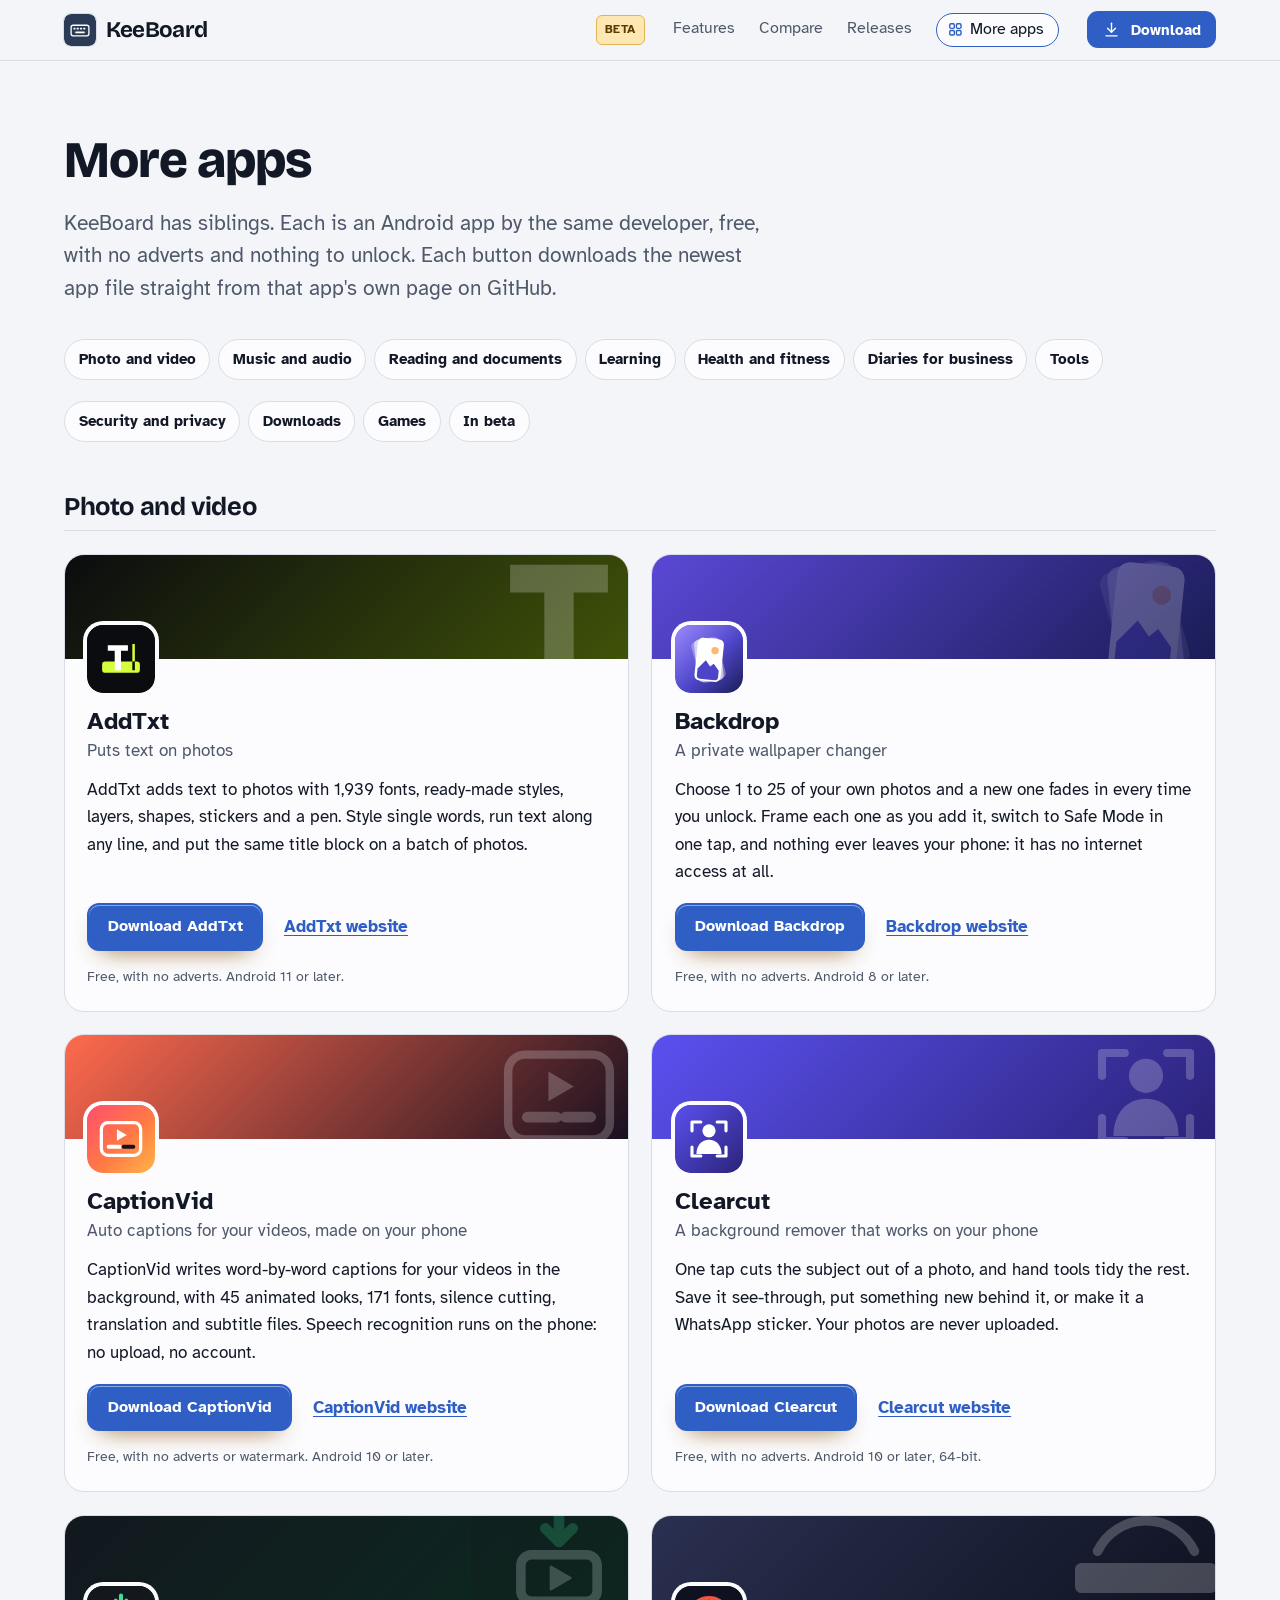
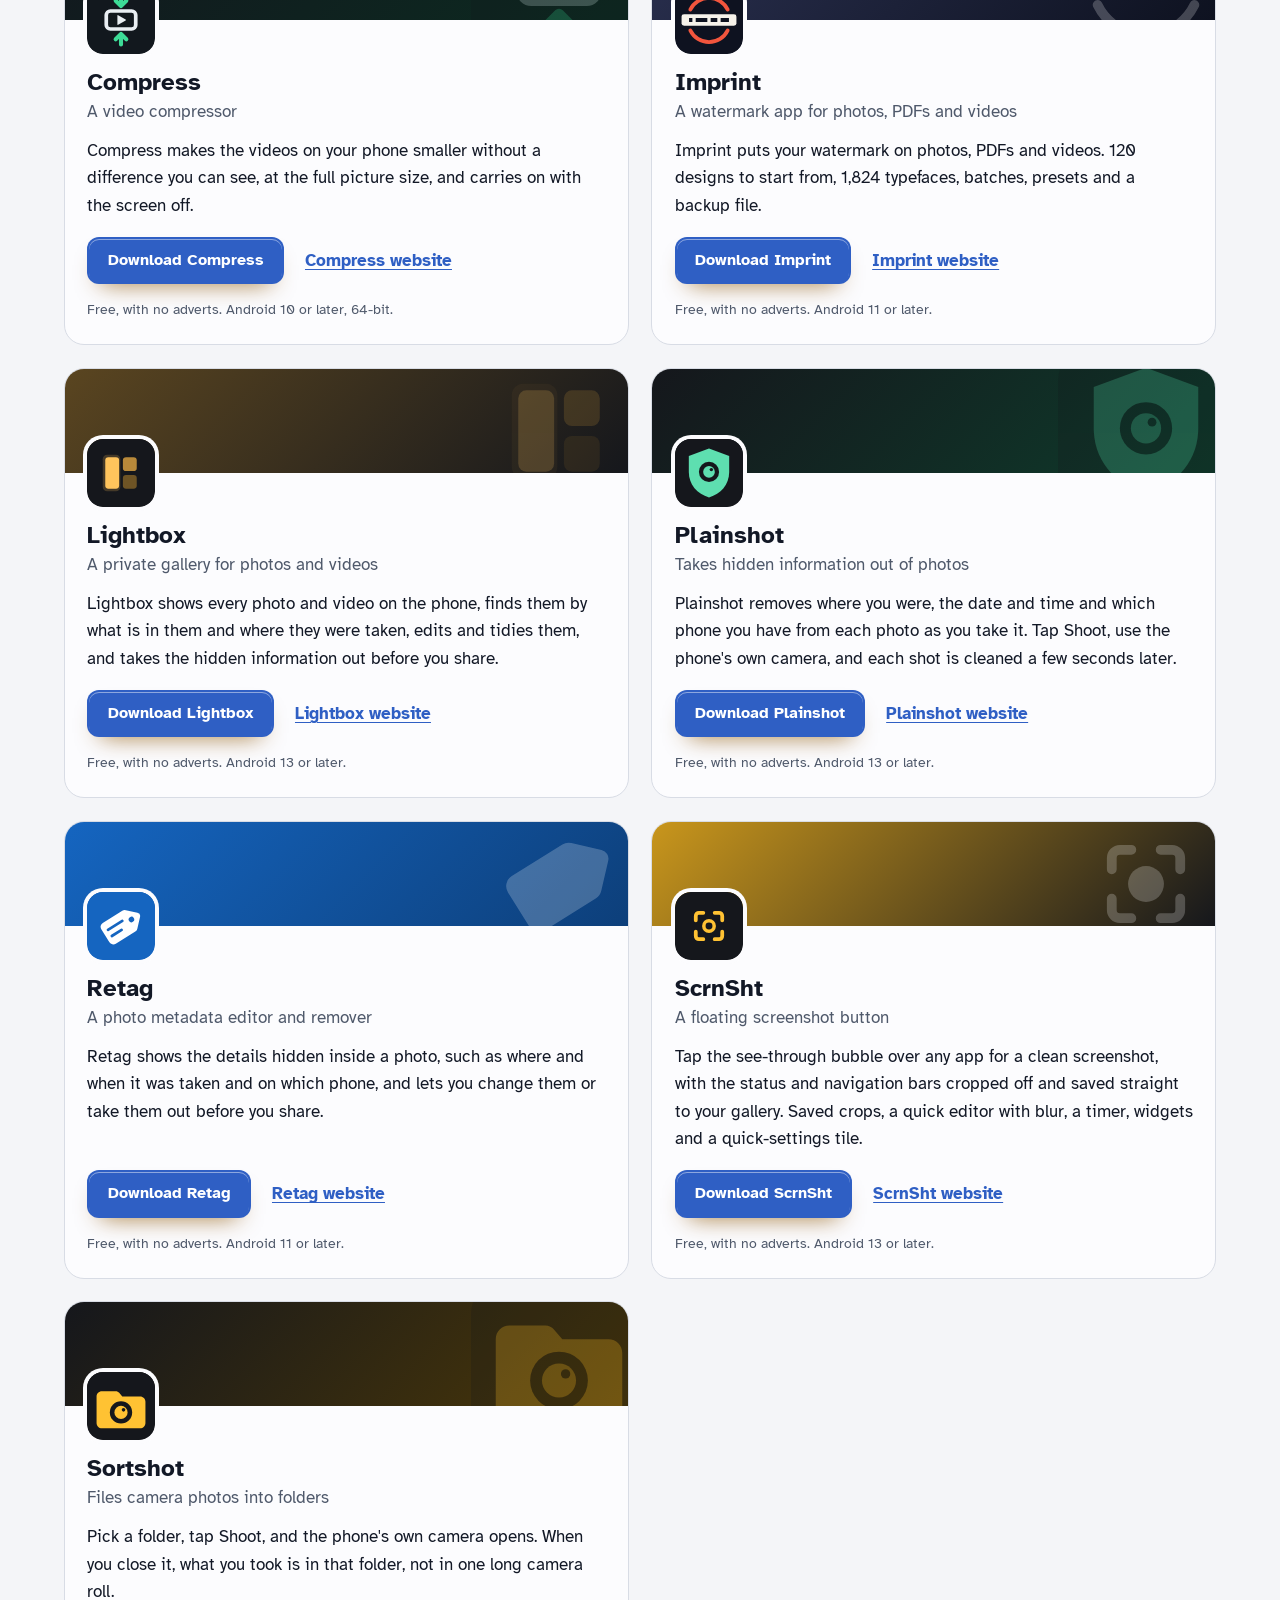
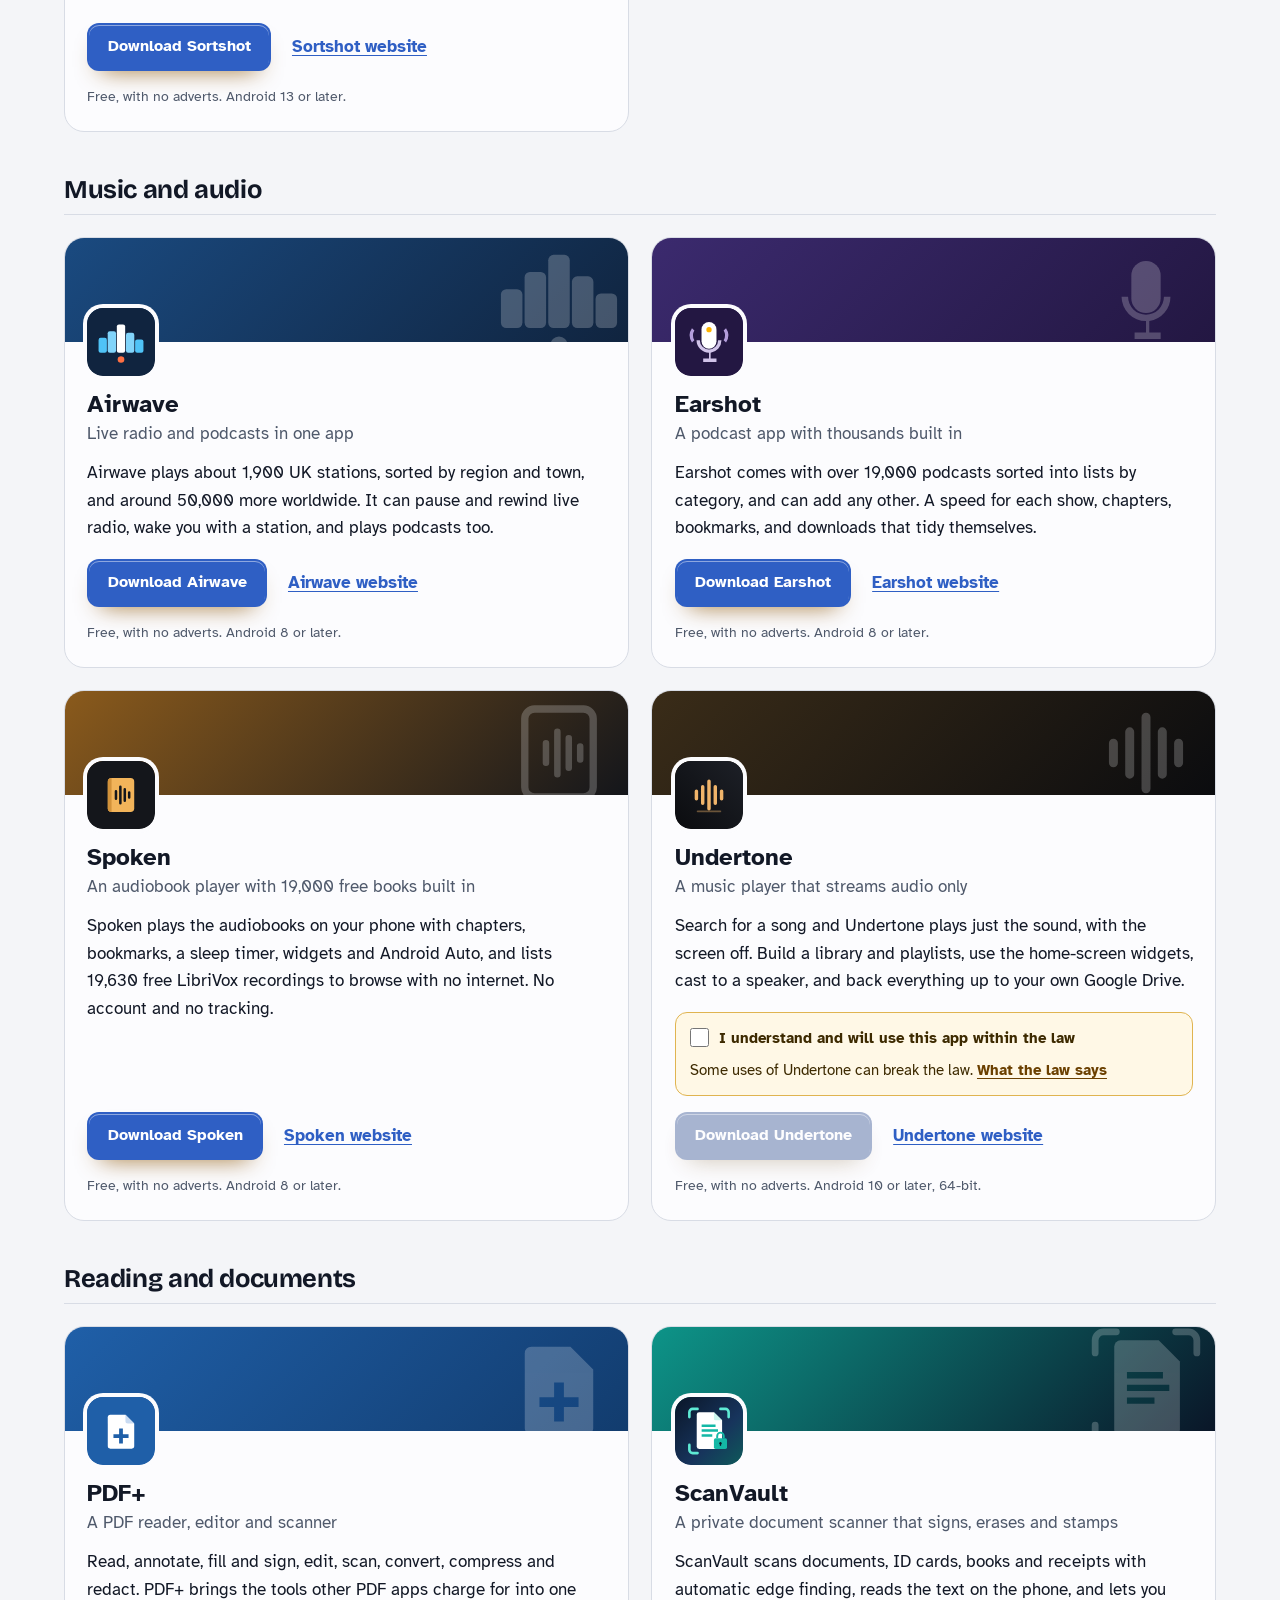
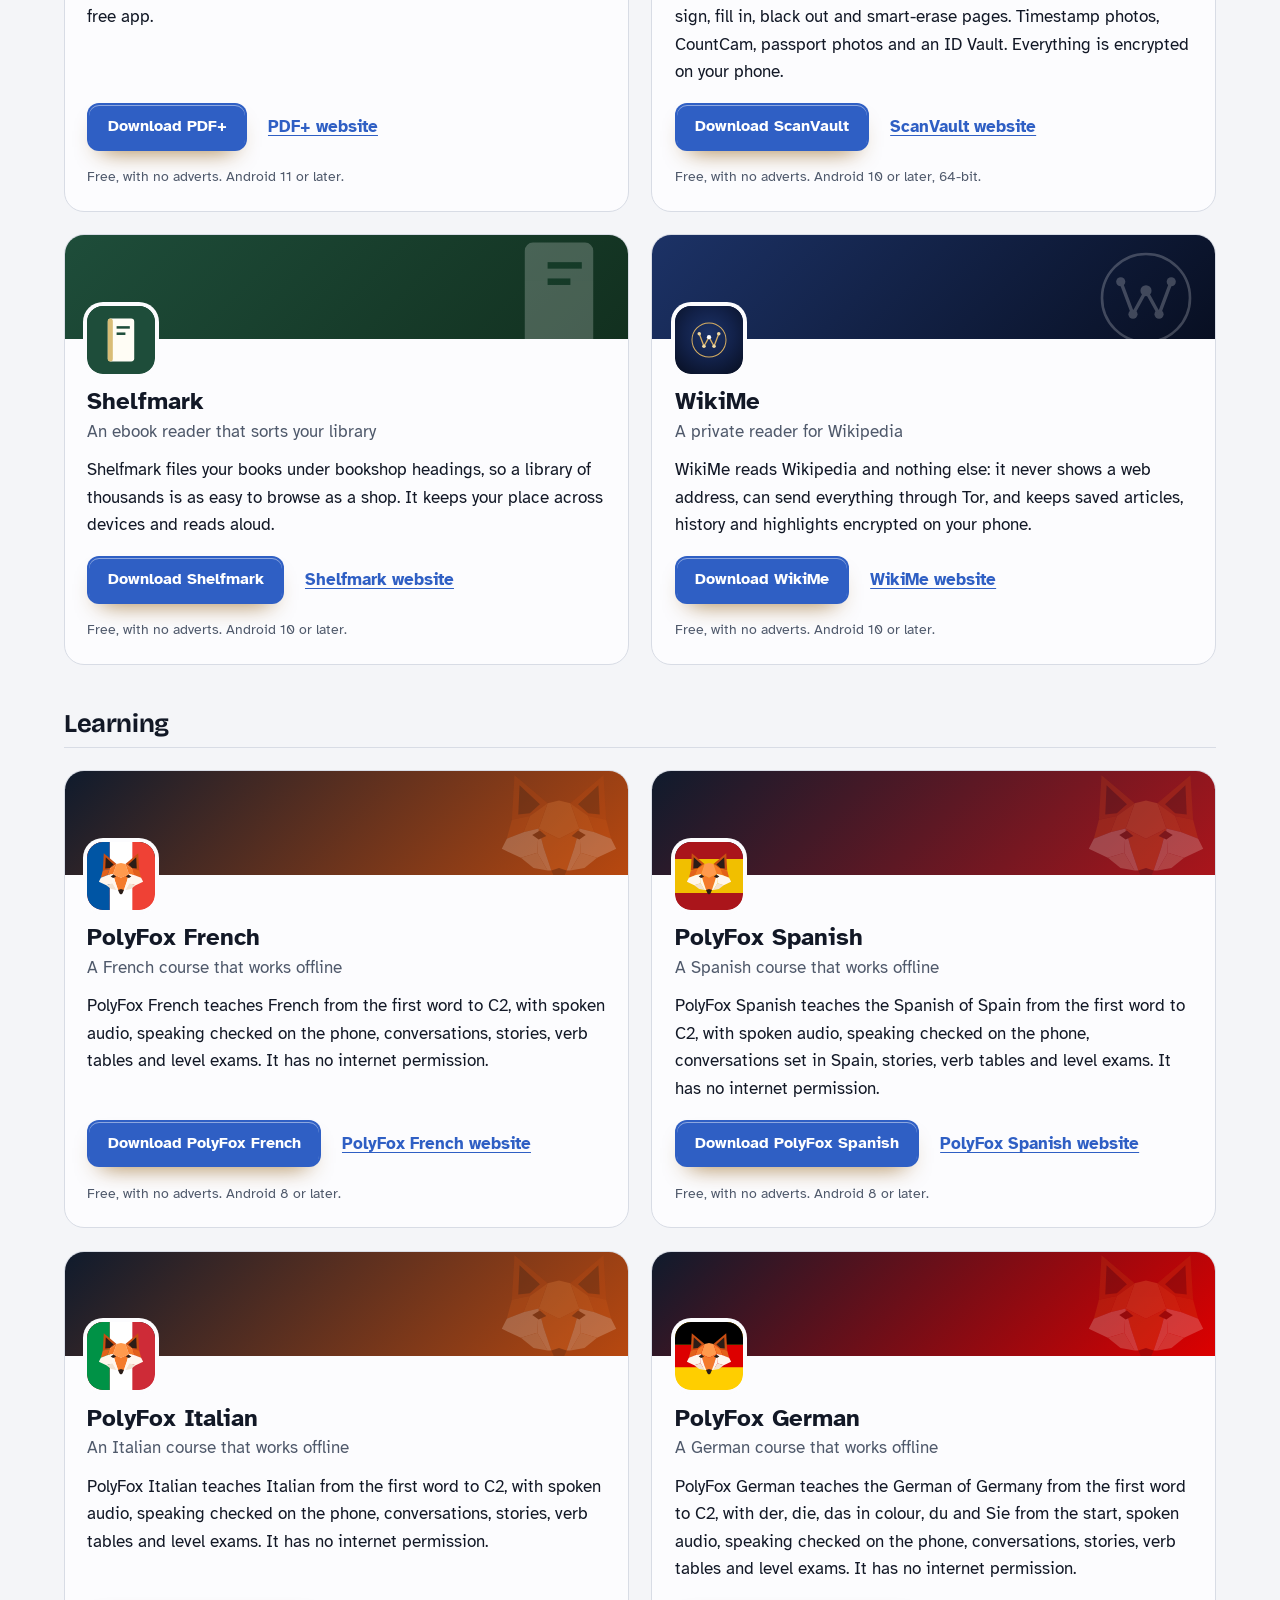
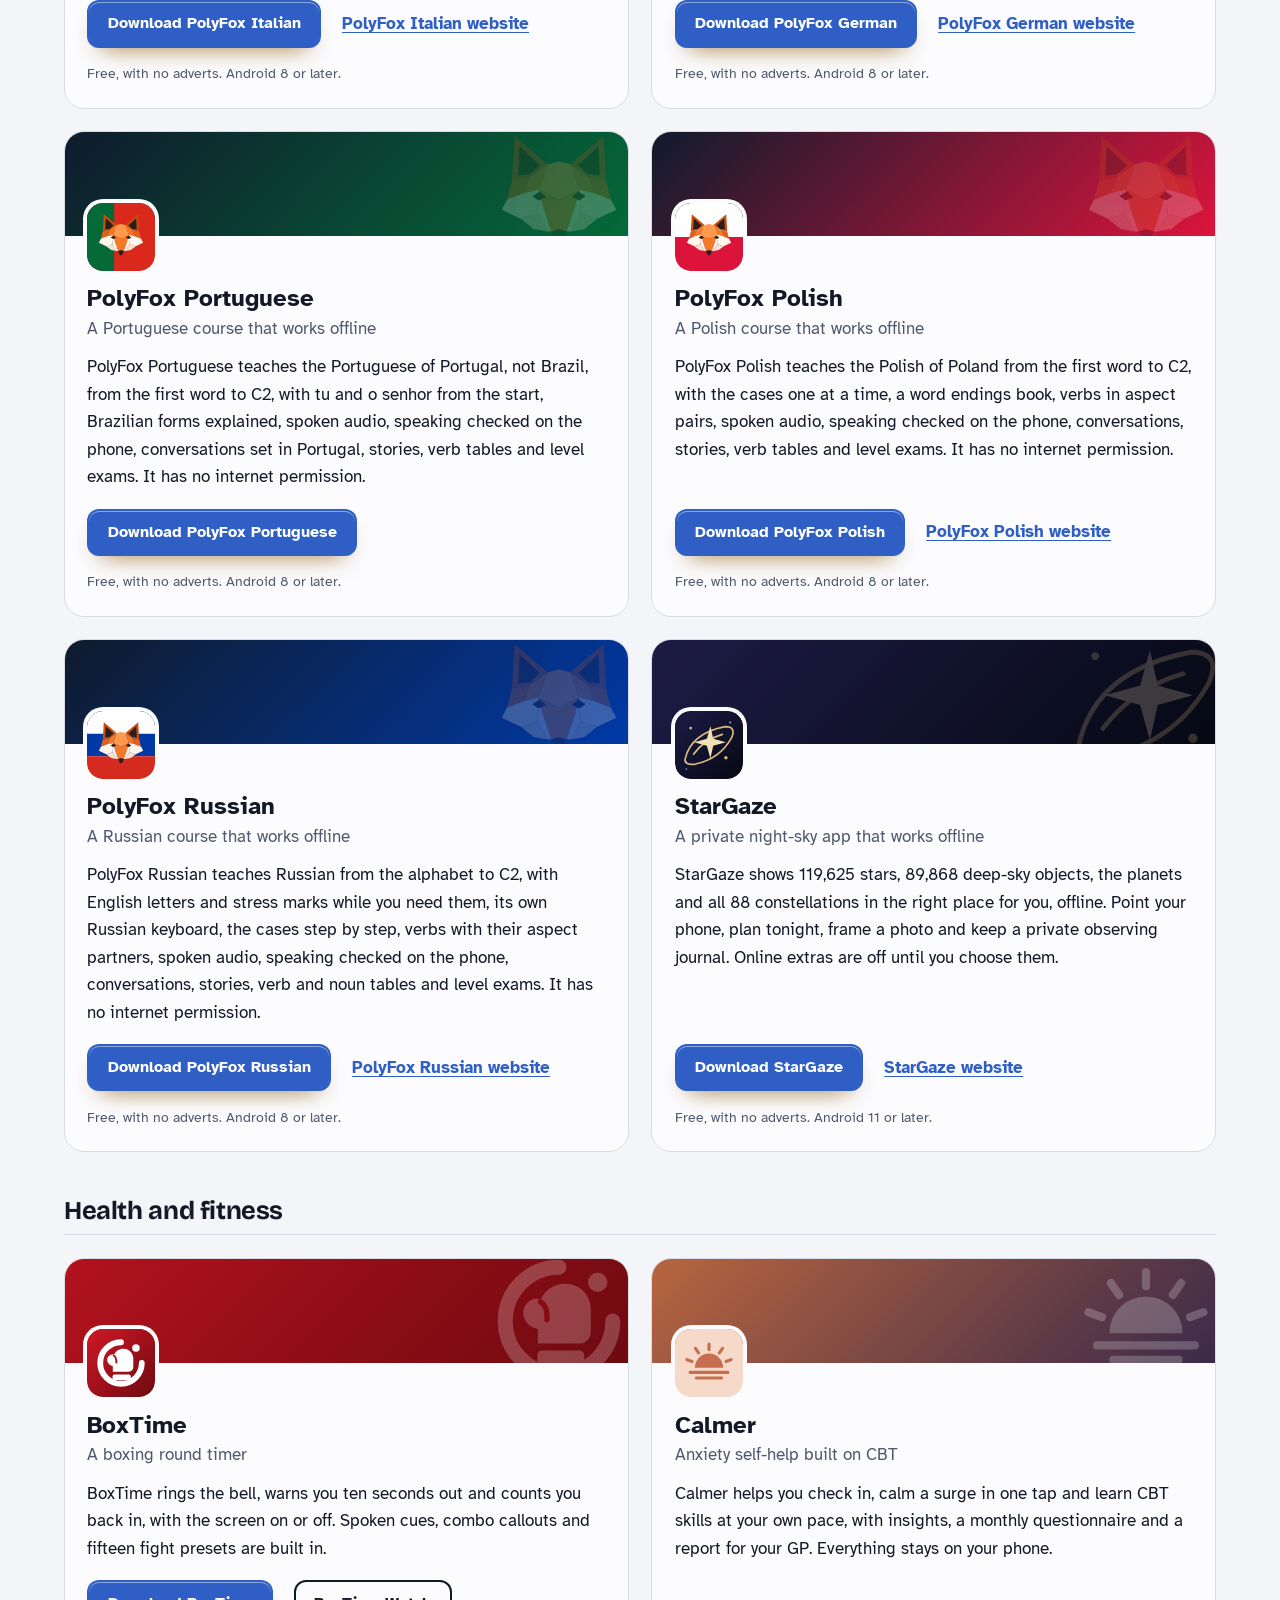
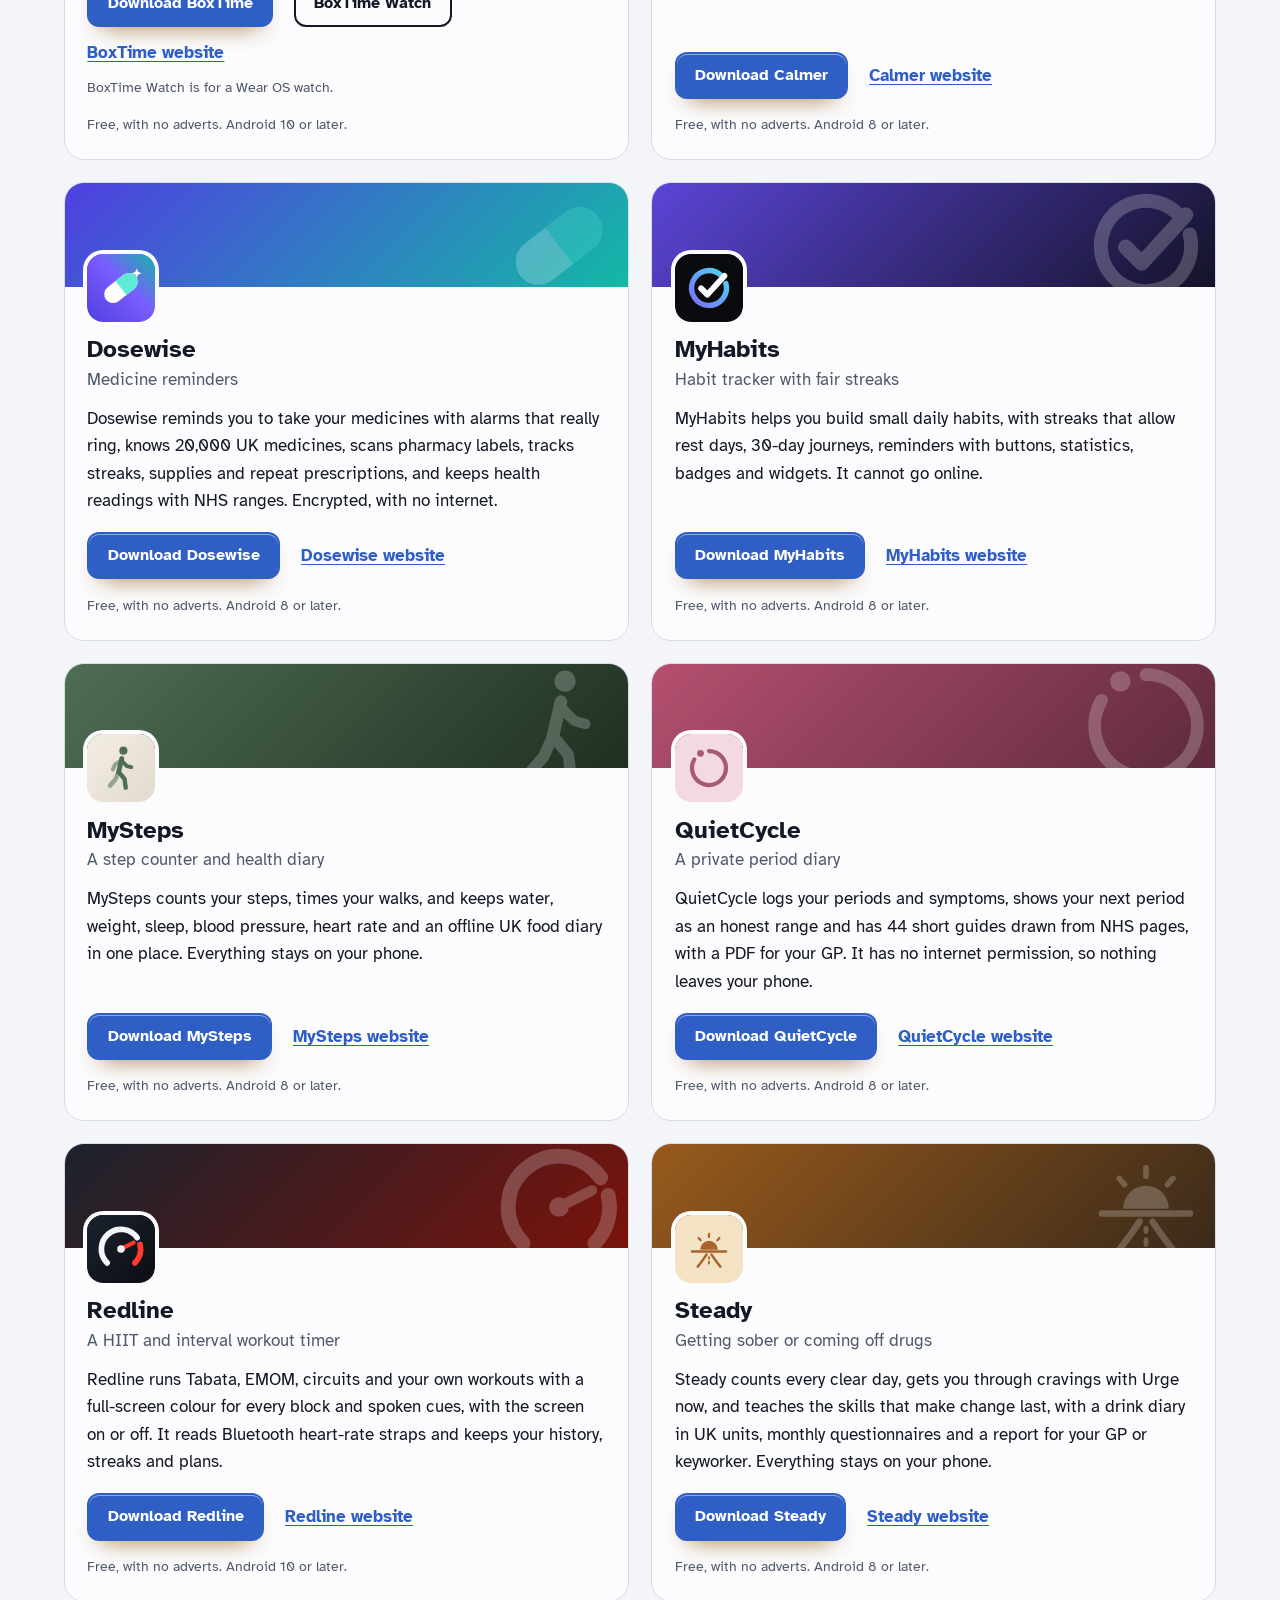
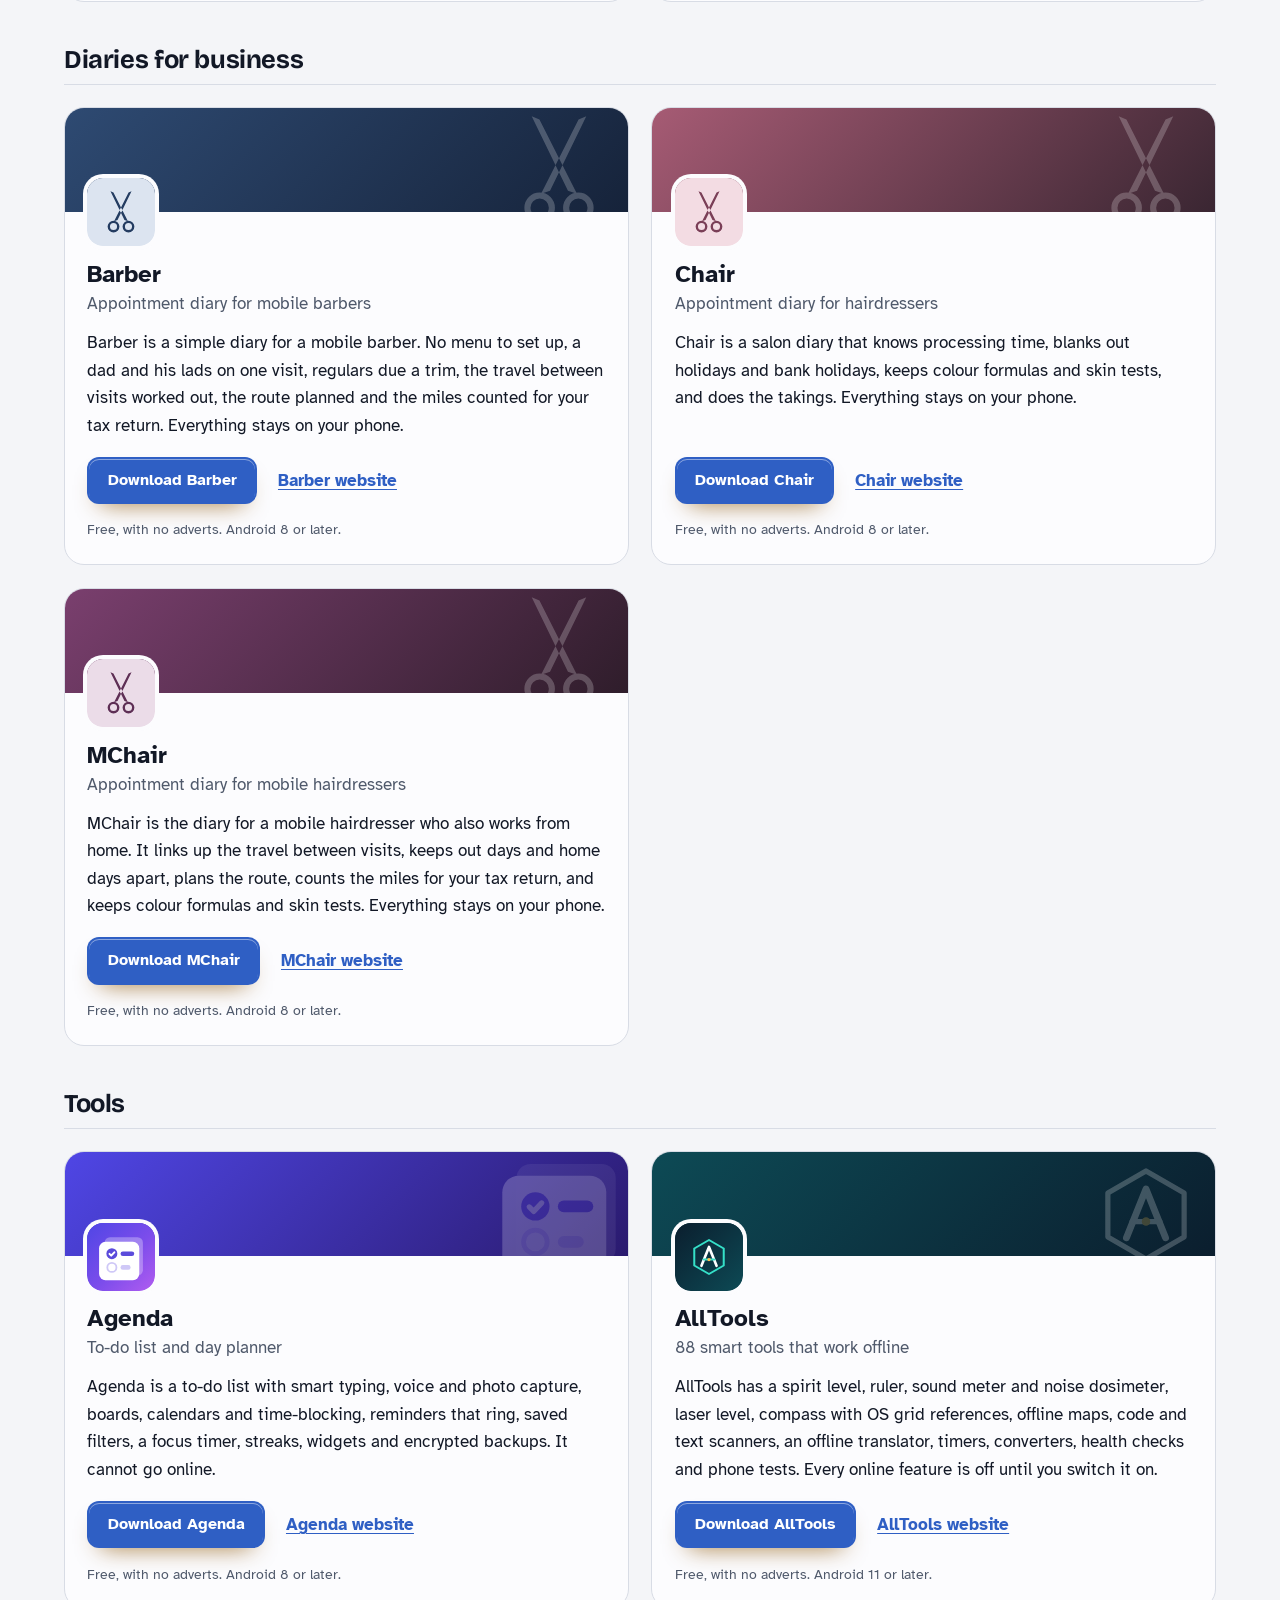
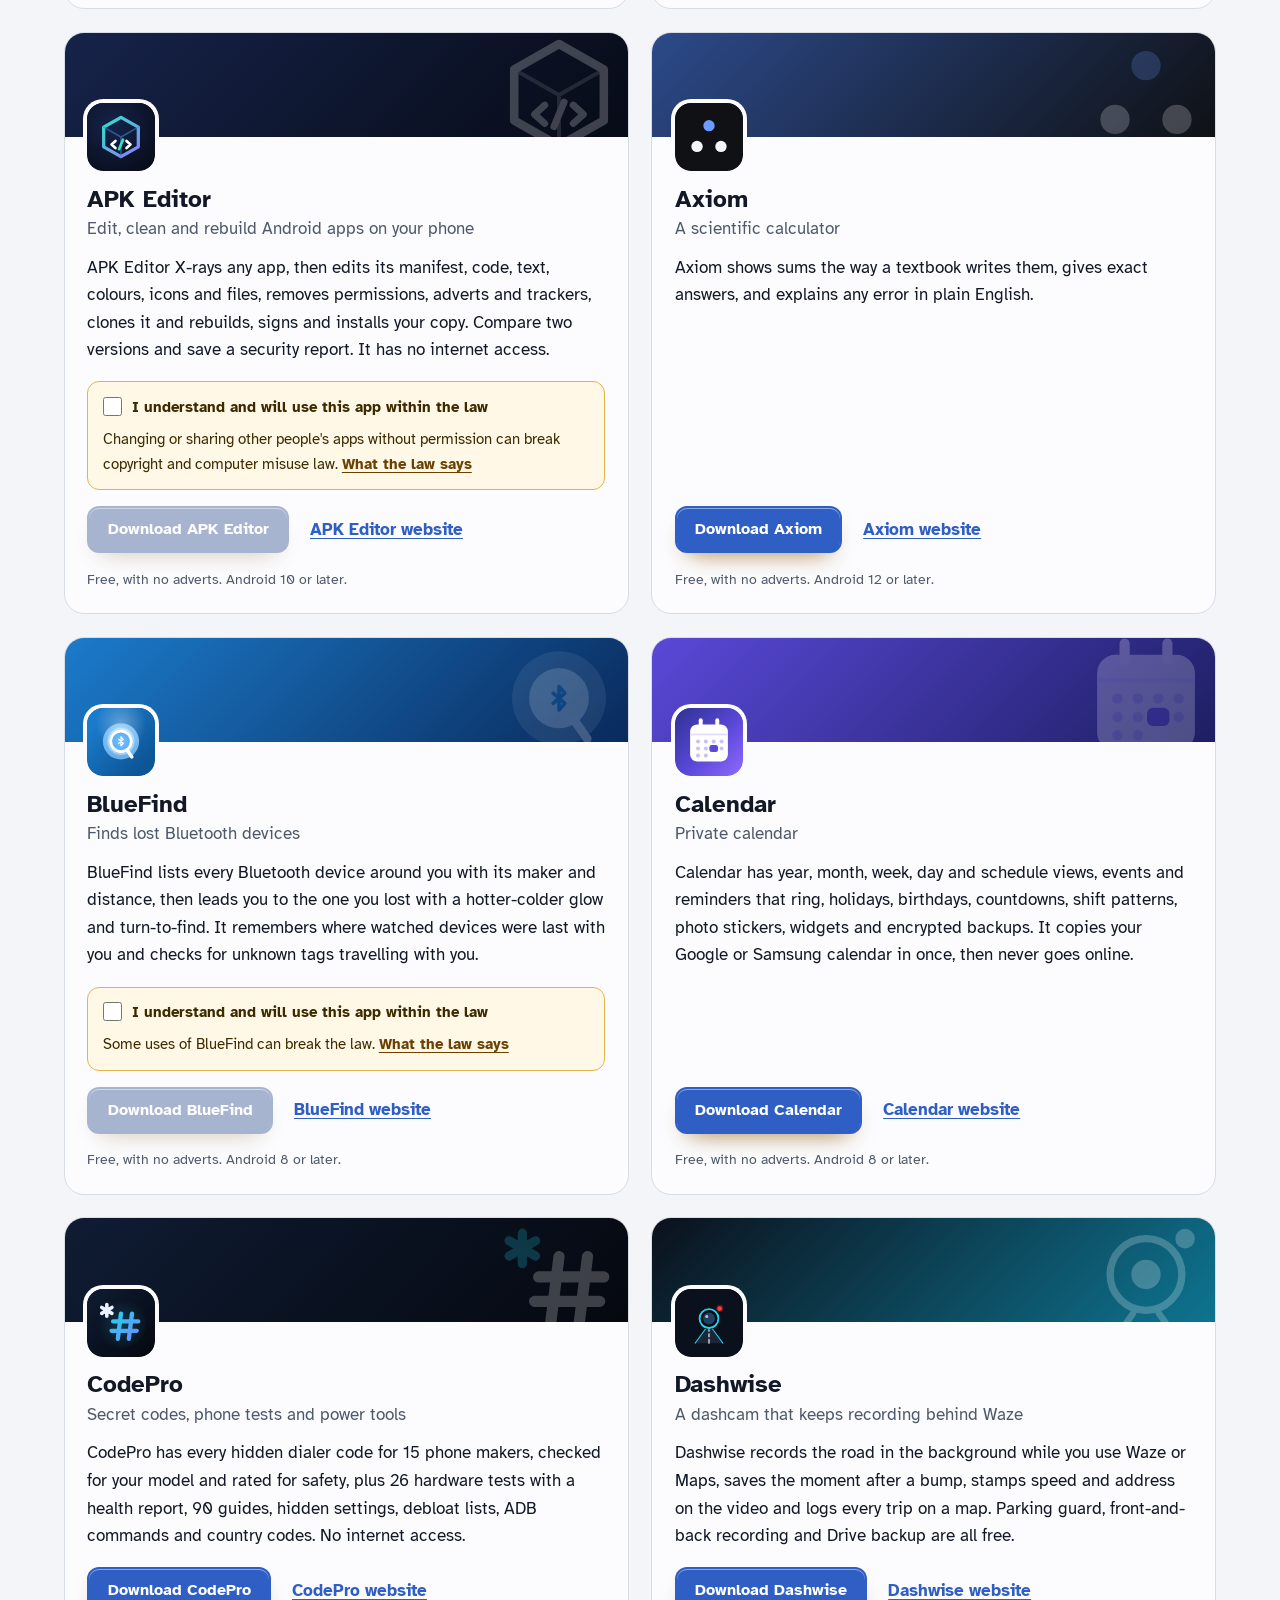
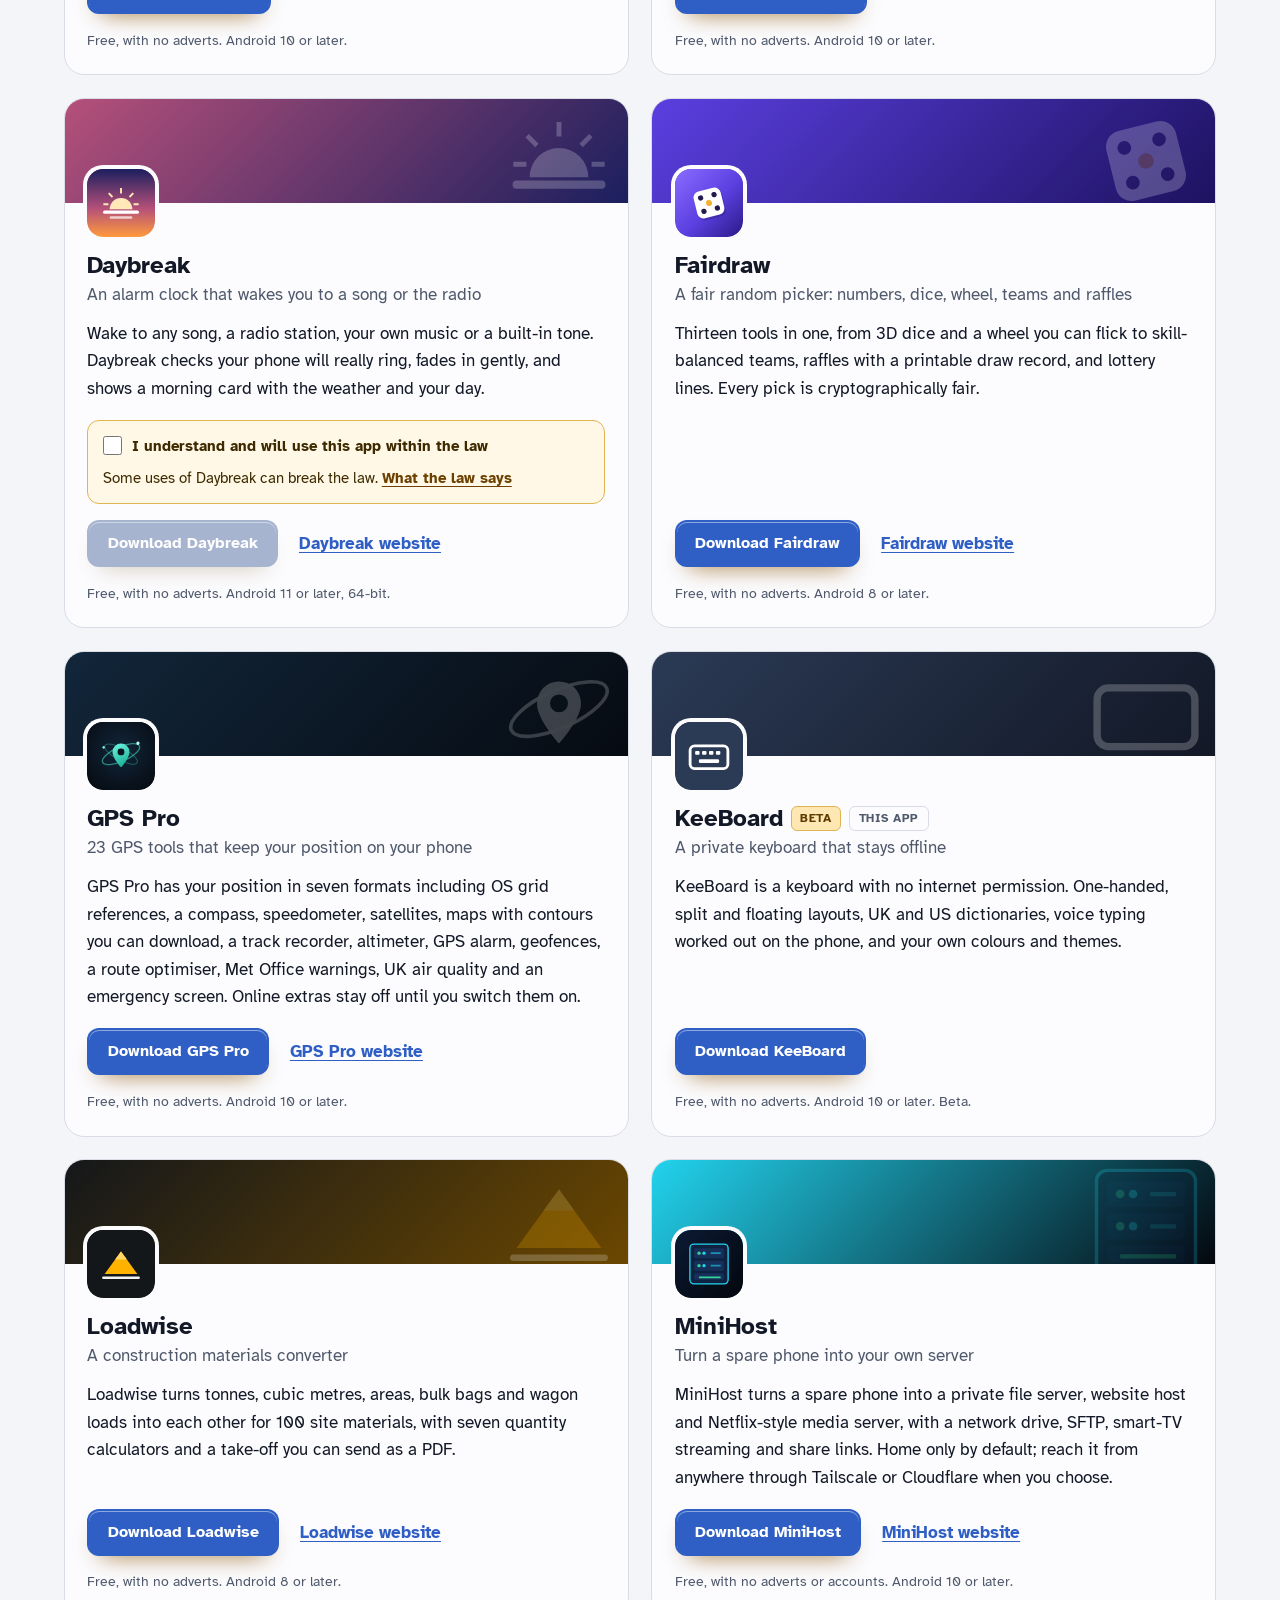
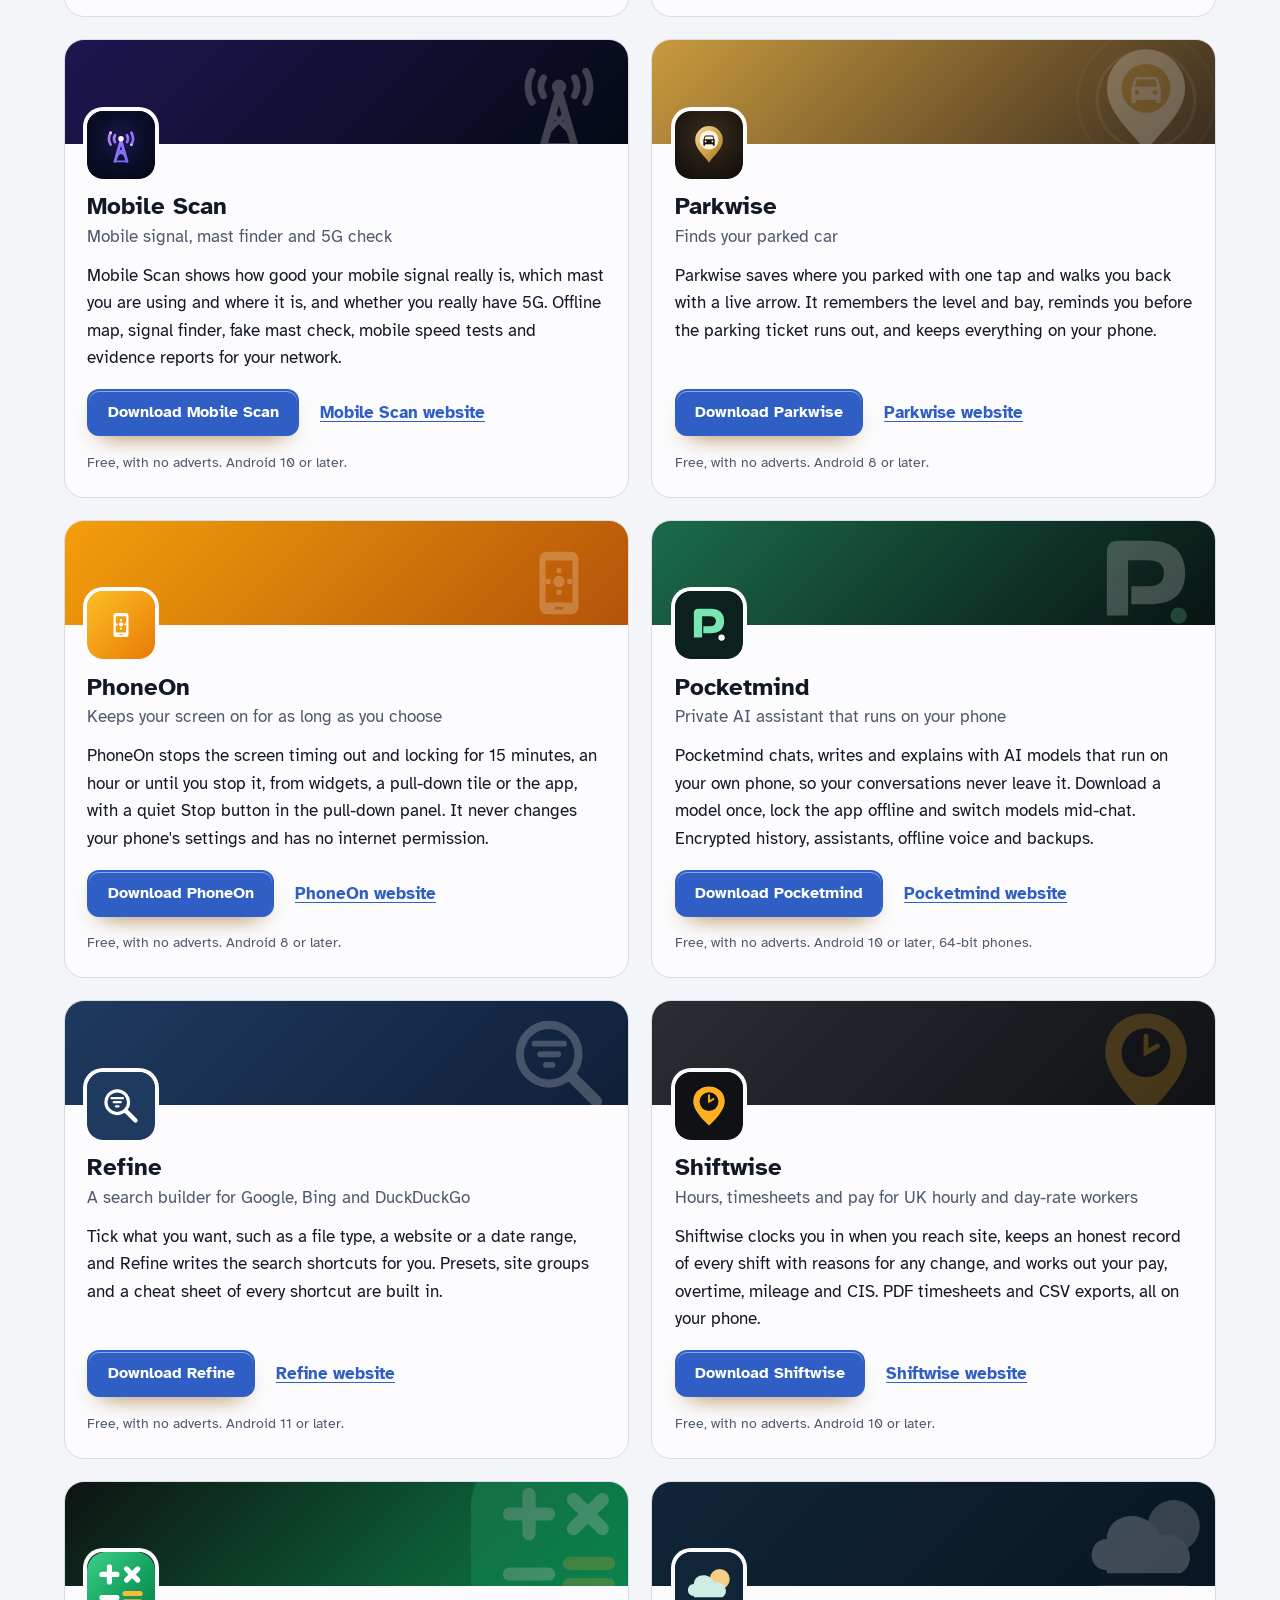
==== commit 78e4faa7: "More apps: add APK Editor" ====
--- a/more-apps.html
+++ b/more-apps.html
@@ -4,7 +4,7 @@
 <meta charset="utf-8">
 <meta name="viewport" content="width=device-width, initial-scale=1">
 <title>More free Android apps from the maker of KeeBoard</title>
-<meta name="description" content="All 94 free Android apps from the maker of KeeBoard, in one list by category, each with its download and a link to its website.">
+<meta name="description" content="All 95 free Android apps from the maker of KeeBoard, in one list by category, each with its download and a link to its website.">
 <meta name="author" content="Jonathan Jackson">
 <link rel="canonical" href="https://customgpter.github.io/keeboard/more-apps.html">
 <meta name="theme-color" content="#f4f5f8" media="(prefers-color-scheme: light)">
@@ -12,7 +12,7 @@
 <meta property="og:type" content="website">
 <meta property="og:site_name" content="KeeBoard">
 <meta property="og:title" content="More free Android apps from the maker of KeeBoard">
-<meta property="og:description" content="All 94 free Android apps from the maker of KeeBoard, in one list by category, each with its download and a link to its website.">
+<meta property="og:description" content="All 95 free Android apps from the maker of KeeBoard, in one list by category, each with its download and a link to its website.">
 <meta property="og:url" content="https://customgpter.github.io/keeboard/more-apps.html">
 <meta property="og:image" content="https://customgpter.github.io/keeboard/assets/og.png">
 <meta property="og:image:width" content="1200">
@@ -26,7 +26,7 @@
 <link rel="preload" href="./assets/fonts/atkinson-hyperlegible-latin-400-normal.woff2" as="font" type="font/woff2" crossorigin>
 <link rel="stylesheet" href="./assets/site.css?v=1">
 <link rel="stylesheet" href="./assets/house.css?v=1">
-<script type="application/ld+json">{"@context":"https://schema.org","@type":"ItemList","name":"Apps from the maker of KeeBoard","url":"https://customgpter.github.io/keeboard/more-apps.html","itemListElement":[{"@type":"ListItem","position":1,"name":"AddTxt","url":"https://customgpter.github.io/addtxt/"},{"@type":"ListItem","position":2,"name":"Backdrop","url":"https://customgpter.github.io/backdrop/"},{"@type":"ListItem","position":3,"name":"CaptionVid","url":"https://customgpter.github.io/captionvid/"},{"@type":"ListItem","position":4,"name":"Clearcut","url":"https://customgpter.github.io/clearcut/"},{"@type":"ListItem","position":5,"name":"Compress","url":"https://customgpter.github.io/compress/"},{"@type":"ListItem","position":6,"name":"Imprint","url":"https://customgpter.github.io/imprint/"},{"@type":"ListItem","position":7,"name":"Lightbox","url":"https://customgpter.github.io/lightbox/"},{"@type":"ListItem","position":8,"name":"Plainshot","url":"https://customgpter.github.io/plainshot/"},{"@type":"ListItem","position":9,"name":"Retag","url":"https://customgpter.github.io/retag/"},{"@type":"ListItem","position":10,"name":"ScrnSht","url":"https://customgpter.github.io/scrnsht/"},{"@type":"ListItem","position":11,"name":"Sortshot","url":"https://customgpter.github.io/sortshot/"},{"@type":"ListItem","position":12,"name":"Airwave","url":"https://customgpter.github.io/airwave/"},{"@type":"ListItem","position":13,"name":"Earshot","url":"https://customgpter.github.io/earshot/"},{"@type":"ListItem","position":14,"name":"Spoken","url":"https://customgpter.github.io/spoken/"},{"@type":"ListItem","position":15,"name":"Undertone","url":"https://customgpter.github.io/undertone/"},{"@type":"ListItem","position":16,"name":"PDF+","url":"https://customgpter.github.io/pdfplus/"},{"@type":"ListItem","position":17,"name":"ScanVault","url":"https://customgpter.github.io/scanvault/"},{"@type":"ListItem","position":18,"name":"Shelfmark","url":"https://customgpter.github.io/shelfmark/"},{"@type":"ListItem","position":19,"name":"WikiMe","url":"https://customgpter.github.io/wikime/"},{"@type":"ListItem","position":20,"name":"PolyFox French","url":"https://customgpter.github.io/polyfox/"},{"@type":"ListItem","position":21,"name":"PolyFox German","url":"https://customgpter.github.io/polyfox-german/"},{"@type":"ListItem","position":22,"name":"PolyFox Polish","url":"https://customgpter.github.io/polyfox-polish/"},{"@type":"ListItem","position":23,"name":"PolyFox Russian","url":"https://customgpter.github.io/polyfox-russian/"},{"@type":"ListItem","position":24,"name":"StarGaze","url":"https://customgpter.github.io/stargaze/"},{"@type":"ListItem","position":25,"name":"BoxTime","url":"https://customgpter.github.io/boxtime/"},{"@type":"ListItem","position":26,"name":"Calmer","url":"https://customgpter.github.io/calmer/"},{"@type":"ListItem","position":27,"name":"Dosewise","url":"https://customgpter.github.io/dosewise/"},{"@type":"ListItem","position":28,"name":"MyHabits","url":"https://customgpter.github.io/myhabits/"},{"@type":"ListItem","position":29,"name":"MySteps","url":"https://customgpter.github.io/mysteps/"},{"@type":"ListItem","position":30,"name":"QuietCycle","url":"https://customgpter.github.io/quietcycle/"},{"@type":"ListItem","position":31,"name":"Redline","url":"https://customgpter.github.io/redline/"},{"@type":"ListItem","position":32,"name":"Steady","url":"https://customgpter.github.io/steady/"},{"@type":"ListItem","position":33,"name":"Barber","url":"https://customgpter.github.io/barber/"},{"@type":"ListItem","position":34,"name":"Chair","url":"https://customgpter.github.io/chair/"},{"@type":"ListItem","position":35,"name":"MChair","url":"https://customgpter.github.io/mchair/"},{"@type":"ListItem","position":36,"name":"Agenda","url":"https://customgpter.github.io/agenda/"},{"@type":"ListItem","position":37,"name":"AllTools","url":"https://customgpter.github.io/alltools/"},{"@type":"ListItem","position":38,"name":"Axiom","url":"https://customgpter.github.io/axiom/"},{"@type":"ListItem","position":39,"name":"BlueFind","url":"https://customgpter.github.io/bluefind/"},{"@type":"ListItem","position":40,"name":"Calendar","url":"https://customgpter.github.io/calendar/"},{"@type":"ListItem","position":41,"name":"CodePro","url":"https://customgpter.github.io/codepro/"},{"@type":"ListItem","position":42,"name":"Dashwise","url":"https://customgpter.github.io/dashwise/"},{"@type":"ListItem","position":43,"name":"Daybreak","url":"https://customgpter.github.io/daybreak/"},{"@type":"ListItem","position":44,"name":"Fairdraw","url":"https://customgpter.github.io/fairdraw/"},{"@type":"ListItem","position":45,"name":"GPS Pro","url":"https://customgpter.github.io/gpspro/"},{"@type":"ListItem","position":46,"name":"KeeBoard","url":"https://customgpter.github.io/keeboard/"},{"@type":"ListItem","position":47,"name":"Loadwise","url":"https://customgpter.github.io/loadwise/"},{"@type":"ListItem","position":48,"name":"MiniHost","url":"https://customgpter.github.io/minihost/"},{"@type":"ListItem","position":49,"name":"Mobile Scan","url":"https://customgpter.github.io/mobilescan/"},{"@type":"ListItem","position":50,"name":"Parkwise","url":"https://customgpter.github.io/parkwise/"},{"@type":"ListItem","position":51,"name":"Pocketmind","url":"https://customgpter.github.io/pocketmind/"},{"@type":"ListItem","position":52,"name":"Refine","url":"https://customgpter.github.io/refine/"},{"@type":"ListItem","position":53,"name":"Shiftwise","url":"https://customgpter.github.io/shiftwise/"},{"@type":"ListItem","position":54,"name":"SimpleCalc","url":"https://customgpter.github.io/simplecalc/"},{"@type":"ListItem","position":55,"name":"Skyline","url":"https://customgpter.github.io/skyline/"},{"@type":"ListItem","position":56,"name":"Slipway","url":"https://customgpter.github.io/slipway/"},{"@type":"ListItem","position":57,"name":"Tagger","url":"https://customgpter.github.io/tagger/"},{"@type":"ListItem","position":58,"name":"TotalClean","url":"https://customgpter.github.io/totalclean/"},{"@type":"ListItem","position":59,"name":"TVLink","url":"https://customgpter.github.io/tvlink/"},{"@type":"ListItem","position":60,"name":"Unbox","url":"https://customgpter.github.io/unbox/"},{"@type":"ListItem","position":61,"name":"WhatsKeep","url":"https://customgpter.github.io/whatskeep/"},{"@type":"ListItem","position":62,"name":"WiFi Scan","url":"https://customgpter.github.io/wifiscan/"},{"@type":"ListItem","position":63,"name":"Auditly","url":"https://customgpter.github.io/auditly/"},{"@type":"ListItem","position":64,"name":"Backchannel","url":"https://customgpter.github.io/backchannel/"},{"@type":"ListItem","position":65,"name":"ENotes","url":"https://customgpter.github.io/enotes/"},{"@type":"ListItem","position":66,"name":"FindMe","url":"https://customgpter.github.io/findme/"},{"@type":"ListItem","position":67,"name":"iLock","url":"https://customgpter.github.io/ilock/"},{"@type":"ListItem","position":68,"name":"ImSafe","url":"https://customgpter.github.io/imsafe/"},{"@type":"ListItem","position":69,"name":"IShred","url":"https://customgpter.github.io/ishred/"},{"@type":"ListItem","position":70,"name":"LockBox","url":"https://customgpter.github.io/lockbox/"},{"@type":"ListItem","position":71,"name":"PassVault","url":"https://customgpter.github.io/passvault/"},{"@type":"ListItem","position":72,"name":"SpyFind","url":"https://customgpter.github.io/spyfind/"},{"@type":"ListItem","position":73,"name":"TextWipe","url":"https://customgpter.github.io/textwipe/"},{"@type":"ListItem","position":74,"name":"Tracewire","url":"https://customgpter.github.io/tracewire/"},{"@type":"ListItem","position":75,"name":"Vigil","url":"https://customgpter.github.io/vigil/"},{"@type":"ListItem","position":76,"name":"Grab","url":"https://customgpter.github.io/grab/"},{"@type":"ListItem","position":77,"name":"Swarm","url":"https://customgpter.github.io/swarm/"},{"@type":"ListItem","position":78,"name":"Plane Games","url":"https://customgpter.github.io/plane-games/"},{"@type":"ListItem","position":79,"name":"Ninefold","url":"https://customgpter.github.io/ninefold/"},{"@type":"ListItem","position":80,"name":"Cubewise","url":"https://customgpter.github.io/cubewise/"},{"@type":"ListItem","position":81,"name":"Tilewise","url":"https://customgpter.github.io/tilewise/"},{"@type":"ListItem","position":82,"name":"Letterwise","url":"https://customgpter.github.io/letterwise/"},{"@type":"ListItem","position":83,"name":"Kingside","url":"https://customgpter.github.io/kingside/"},{"@type":"ListItem","position":84,"name":"Deckhand","url":"https://customgpter.github.io/deckhand/"},{"@type":"ListItem","position":85,"name":"SNESForge","url":"https://customgpter.github.io/snesforge/"},{"@type":"ListItem","position":86,"name":"Fame Boy","url":"https://customgpter.github.io/fameboy/"},{"@type":"ListItem","position":87,"name":"PSPPro","url":"https://customgpter.github.io/psppro/"},{"@type":"ListItem","position":88,"name":"MegaGen","url":"https://customgpter.github.io/megagen/"},{"@type":"ListItem","position":89,"name":"QVR","url":"https://customgpter.github.io/qvr/"},{"@type":"ListItem","position":90,"name":"QVR Watch","url":"https://customgpter.github.io/qvr-watch/"},{"@type":"ListItem","position":91,"name":"QVRLite","url":"https://customgpter.github.io/qvrlite/"},{"@type":"ListItem","position":92,"name":"Onionz","url":"https://customgpter.github.io/onionz/"},{"@type":"ListItem","position":93,"name":"OnionzWeb","url":"https://customgpter.github.io/onionzweb/"}]}</script>
+<script type="application/ld+json">{"@context":"https://schema.org","@type":"ItemList","name":"Apps from the maker of KeeBoard","url":"https://customgpter.github.io/keeboard/more-apps.html","itemListElement":[{"@type":"ListItem","position":1,"name":"AddTxt","url":"https://customgpter.github.io/addtxt/"},{"@type":"ListItem","position":2,"name":"Backdrop","url":"https://customgpter.github.io/backdrop/"},{"@type":"ListItem","position":3,"name":"CaptionVid","url":"https://customgpter.github.io/captionvid/"},{"@type":"ListItem","position":4,"name":"Clearcut","url":"https://customgpter.github.io/clearcut/"},{"@type":"ListItem","position":5,"name":"Compress","url":"https://customgpter.github.io/compress/"},{"@type":"ListItem","position":6,"name":"Imprint","url":"https://customgpter.github.io/imprint/"},{"@type":"ListItem","position":7,"name":"Lightbox","url":"https://customgpter.github.io/lightbox/"},{"@type":"ListItem","position":8,"name":"Plainshot","url":"https://customgpter.github.io/plainshot/"},{"@type":"ListItem","position":9,"name":"Retag","url":"https://customgpter.github.io/retag/"},{"@type":"ListItem","position":10,"name":"ScrnSht","url":"https://customgpter.github.io/scrnsht/"},{"@type":"ListItem","position":11,"name":"Sortshot","url":"https://customgpter.github.io/sortshot/"},{"@type":"ListItem","position":12,"name":"Airwave","url":"https://customgpter.github.io/airwave/"},{"@type":"ListItem","position":13,"name":"Earshot","url":"https://customgpter.github.io/earshot/"},{"@type":"ListItem","position":14,"name":"Spoken","url":"https://customgpter.github.io/spoken/"},{"@type":"ListItem","position":15,"name":"Undertone","url":"https://customgpter.github.io/undertone/"},{"@type":"ListItem","position":16,"name":"PDF+","url":"https://customgpter.github.io/pdfplus/"},{"@type":"ListItem","position":17,"name":"ScanVault","url":"https://customgpter.github.io/scanvault/"},{"@type":"ListItem","position":18,"name":"Shelfmark","url":"https://customgpter.github.io/shelfmark/"},{"@type":"ListItem","position":19,"name":"WikiMe","url":"https://customgpter.github.io/wikime/"},{"@type":"ListItem","position":20,"name":"PolyFox French","url":"https://customgpter.github.io/polyfox/"},{"@type":"ListItem","position":21,"name":"PolyFox German","url":"https://customgpter.github.io/polyfox-german/"},{"@type":"ListItem","position":22,"name":"PolyFox Polish","url":"https://customgpter.github.io/polyfox-polish/"},{"@type":"ListItem","position":23,"name":"PolyFox Russian","url":"https://customgpter.github.io/polyfox-russian/"},{"@type":"ListItem","position":24,"name":"StarGaze","url":"https://customgpter.github.io/stargaze/"},{"@type":"ListItem","position":25,"name":"BoxTime","url":"https://customgpter.github.io/boxtime/"},{"@type":"ListItem","position":26,"name":"Calmer","url":"https://customgpter.github.io/calmer/"},{"@type":"ListItem","position":27,"name":"Dosewise","url":"https://customgpter.github.io/dosewise/"},{"@type":"ListItem","position":28,"name":"MyHabits","url":"https://customgpter.github.io/myhabits/"},{"@type":"ListItem","position":29,"name":"MySteps","url":"https://customgpter.github.io/mysteps/"},{"@type":"ListItem","position":30,"name":"QuietCycle","url":"https://customgpter.github.io/quietcycle/"},{"@type":"ListItem","position":31,"name":"Redline","url":"https://customgpter.github.io/redline/"},{"@type":"ListItem","position":32,"name":"Steady","url":"https://customgpter.github.io/steady/"},{"@type":"ListItem","position":33,"name":"Barber","url":"https://customgpter.github.io/barber/"},{"@type":"ListItem","position":34,"name":"Chair","url":"https://customgpter.github.io/chair/"},{"@type":"ListItem","position":35,"name":"MChair","url":"https://customgpter.github.io/mchair/"},{"@type":"ListItem","position":36,"name":"Agenda","url":"https://customgpter.github.io/agenda/"},{"@type":"ListItem","position":37,"name":"AllTools","url":"https://customgpter.github.io/alltools/"},{"@type":"ListItem","position":38,"name":"APK Editor","url":"https://customgpter.github.io/apkeditor/"},{"@type":"ListItem","position":39,"name":"Axiom","url":"https://customgpter.github.io/axiom/"},{"@type":"ListItem","position":40,"name":"BlueFind","url":"https://customgpter.github.io/bluefind/"},{"@type":"ListItem","position":41,"name":"Calendar","url":"https://customgpter.github.io/calendar/"},{"@type":"ListItem","position":42,"name":"CodePro","url":"https://customgpter.github.io/codepro/"},{"@type":"ListItem","position":43,"name":"Dashwise","url":"https://customgpter.github.io/dashwise/"},{"@type":"ListItem","position":44,"name":"Daybreak","url":"https://customgpter.github.io/daybreak/"},{"@type":"ListItem","position":45,"name":"Fairdraw","url":"https://customgpter.github.io/fairdraw/"},{"@type":"ListItem","position":46,"name":"GPS Pro","url":"https://customgpter.github.io/gpspro/"},{"@type":"ListItem","position":47,"name":"KeeBoard","url":"https://customgpter.github.io/keeboard/"},{"@type":"ListItem","position":48,"name":"Loadwise","url":"https://customgpter.github.io/loadwise/"},{"@type":"ListItem","position":49,"name":"MiniHost","url":"https://customgpter.github.io/minihost/"},{"@type":"ListItem","position":50,"name":"Mobile Scan","url":"https://customgpter.github.io/mobilescan/"},{"@type":"ListItem","position":51,"name":"Parkwise","url":"https://customgpter.github.io/parkwise/"},{"@type":"ListItem","position":52,"name":"Pocketmind","url":"https://customgpter.github.io/pocketmind/"},{"@type":"ListItem","position":53,"name":"Refine","url":"https://customgpter.github.io/refine/"},{"@type":"ListItem","position":54,"name":"Shiftwise","url":"https://customgpter.github.io/shiftwise/"},{"@type":"ListItem","position":55,"name":"SimpleCalc","url":"https://customgpter.github.io/simplecalc/"},{"@type":"ListItem","position":56,"name":"Skyline","url":"https://customgpter.github.io/skyline/"},{"@type":"ListItem","position":57,"name":"Slipway","url":"https://customgpter.github.io/slipway/"},{"@type":"ListItem","position":58,"name":"Tagger","url":"https://customgpter.github.io/tagger/"},{"@type":"ListItem","position":59,"name":"TotalClean","url":"https://customgpter.github.io/totalclean/"},{"@type":"ListItem","position":60,"name":"TVLink","url":"https://customgpter.github.io/tvlink/"},{"@type":"ListItem","position":61,"name":"Unbox","url":"https://customgpter.github.io/unbox/"},{"@type":"ListItem","position":62,"name":"WhatsKeep","url":"https://customgpter.github.io/whatskeep/"},{"@type":"ListItem","position":63,"name":"WiFi Scan","url":"https://customgpter.github.io/wifiscan/"},{"@type":"ListItem","position":64,"name":"Auditly","url":"https://customgpter.github.io/auditly/"},{"@type":"ListItem","position":65,"name":"Backchannel","url":"https://customgpter.github.io/backchannel/"},{"@type":"ListItem","position":66,"name":"ENotes","url":"https://customgpter.github.io/enotes/"},{"@type":"ListItem","position":67,"name":"FindMe","url":"https://customgpter.github.io/findme/"},{"@type":"ListItem","position":68,"name":"iLock","url":"https://customgpter.github.io/ilock/"},{"@type":"ListItem","position":69,"name":"ImSafe","url":"https://customgpter.github.io/imsafe/"},{"@type":"ListItem","position":70,"name":"IShred","url":"https://customgpter.github.io/ishred/"},{"@type":"ListItem","position":71,"name":"LockBox","url":"https://customgpter.github.io/lockbox/"},{"@type":"ListItem","position":72,"name":"PassVault","url":"https://customgpter.github.io/passvault/"},{"@type":"ListItem","position":73,"name":"SpyFind","url":"https://customgpter.github.io/spyfind/"},{"@type":"ListItem","position":74,"name":"TextWipe","url":"https://customgpter.github.io/textwipe/"},{"@type":"ListItem","position":75,"name":"Tracewire","url":"https://customgpter.github.io/tracewire/"},{"@type":"ListItem","position":76,"name":"Vigil","url":"https://customgpter.github.io/vigil/"},{"@type":"ListItem","position":77,"name":"Grab","url":"https://customgpter.github.io/grab/"},{"@type":"ListItem","position":78,"name":"Swarm","url":"https://customgpter.github.io/swarm/"},{"@type":"ListItem","position":79,"name":"Plane Games","url":"https://customgpter.github.io/plane-games/"},{"@type":"ListItem","position":80,"name":"Ninefold","url":"https://customgpter.github.io/ninefold/"},{"@type":"ListItem","position":81,"name":"Cubewise","url":"https://customgpter.github.io/cubewise/"},{"@type":"ListItem","position":82,"name":"Tilewise","url":"https://customgpter.github.io/tilewise/"},{"@type":"ListItem","position":83,"name":"Letterwise","url":"https://customgpter.github.io/letterwise/"},{"@type":"ListItem","position":84,"name":"Kingside","url":"https://customgpter.github.io/kingside/"},{"@type":"ListItem","position":85,"name":"Deckhand","url":"https://customgpter.github.io/deckhand/"},{"@type":"ListItem","position":86,"name":"SNESForge","url":"https://customgpter.github.io/snesforge/"},{"@type":"ListItem","position":87,"name":"Fame Boy","url":"https://customgpter.github.io/fameboy/"},{"@type":"ListItem","position":88,"name":"PSPPro","url":"https://customgpter.github.io/psppro/"},{"@type":"ListItem","position":89,"name":"MegaGen","url":"https://customgpter.github.io/megagen/"},{"@type":"ListItem","position":90,"name":"QVR","url":"https://customgpter.github.io/qvr/"},{"@type":"ListItem","position":91,"name":"QVR Watch","url":"https://customgpter.github.io/qvr-watch/"},{"@type":"ListItem","position":92,"name":"QVRLite","url":"https://customgpter.github.io/qvrlite/"},{"@type":"ListItem","position":93,"name":"Onionz","url":"https://customgpter.github.io/onionz/"},{"@type":"ListItem","position":94,"name":"OnionzWeb","url":"https://customgpter.github.io/onionzweb/"}]}</script>
 <link rel="stylesheet" href="./assets/apps-list.css?v=1">
 <script src="./assets/apps-list.js?v=1" defer></script>
 </head>
@@ -86,7 +86,7 @@
 <li class="mapp" style="--b:#7a3f6e;--b2:#2f1d2b"><div class="mapp-cover" aria-hidden="true"><svg viewBox="0 0 108 108"><g transform="translate(54 54) scale(1.25) translate(-54 -52)"><path fill="#fff" fill-rule="evenodd" d="M37 70.5a7.5 7.5 0 1 0 15 0a7.5 7.5 0 1 0-15 0zM40 70.5a4.5 4.5 0 1 0 9 0a4.5 4.5 0 1 0-9 0zM56 70.5a7.5 7.5 0 1 0 15 0a7.5 7.5 0 1 0-15 0zM59 70.5a4.5 4.5 0 1 0 9 0a4.5 4.5 0 1 0-9 0z"/><path fill="#fff" d="M45.2 63.6 49.6 62.2 67.4 25.6 63.6 27.2zM62.8 63.6 58.4 62.2 40.6 25.6 44.4 27.2z"/><circle cx="54" cy="49.8" r="1.8" fill="none"/></g></svg></div><div class="mapp-body"><svg class="mapp-icon" viewBox="0 0 108 108" aria-hidden="true"><rect width="108" height="108" rx="24" fill="#EBDCE8"/><g transform="translate(54 54) scale(1.25) translate(-54 -52)"><path fill="#5E2F55" fill-rule="evenodd" d="M37 70.5a7.5 7.5 0 1 0 15 0a7.5 7.5 0 1 0-15 0zM40 70.5a4.5 4.5 0 1 0 9 0a4.5 4.5 0 1 0-9 0zM56 70.5a7.5 7.5 0 1 0 15 0a7.5 7.5 0 1 0-15 0zM59 70.5a4.5 4.5 0 1 0 9 0a4.5 4.5 0 1 0-9 0z"/><path fill="#5E2F55" d="M45.2 63.6 49.6 62.2 67.4 25.6 63.6 27.2zM62.8 63.6 58.4 62.2 40.6 25.6 44.4 27.2z"/><circle cx="54" cy="49.8" r="1.8" fill="#EBDCE8"/></g></svg><h3>MChair</h3><p class="mapp-kind">Appointment diary for mobile hairdressers</p><p class="mapp-say">MChair is the diary for a mobile hairdresser who also works from home. It links up the travel between visits, keeps out days and home days apart, plans the route, counts the miles for your tax return, and keeps colour formulas and skin tests. Everything stays on your phone.</p><p class="mapp-go"><a class="button" href="https://github.com/CustomGPTer/mchair/releases/latest/download/MChair.apk">Download MChair</a><a class="mapp-site" href="https://customgpter.github.io/mchair/">MChair website</a></p><p class="mapp-needs">Free, with no adverts. Android 8 or later.</p></div></li></ul></div>
 <div class="mapps-group" role="group" aria-labelledby="apps-tools"><h2 class="mapps-cat" id="apps-tools">Tools</h2>
 <ul class="mapps"><li class="mapp" style="--b:#4f46e5;--b2:#2a1a6e"><div class="mapp-cover" aria-hidden="true"><svg viewBox="0 0 108 108"><g transform="translate(54 56) scale(1.45) translate(-52 -56)"><rect x="34" y="33" width="42" height="42" rx="6" fill="#fff" fill-opacity=".3"/><rect x="28" y="38" width="44" height="42" rx="7" fill="#fff" fill-opacity=".95"/><circle cx="42" cy="51" r="6" fill="#5b4bdb"/><path d="M39.4 51.2l1.9 1.9 3.4-3.6" stroke="#fff" stroke-width="2.2" fill="none" stroke-linecap="round" stroke-linejoin="round"/><rect x="51.5" y="48.5" width="15" height="5" rx="2.5" fill="#5b4bdb"/><circle cx="42" cy="66" r="5" fill="none" stroke="#cfc8f7" stroke-width="2"/><rect x="51.5" y="63.5" width="11" height="5" rx="2.5" fill="#cfc8f7"/></g></svg></div><div class="mapp-body"><svg class="mapp-icon" viewBox="0 0 108 108" aria-hidden="true"><defs><linearGradient id="i-agenda-agi" x1="0" y1="0" x2="1" y2="1"><stop offset="0" stop-color="#4f46e5"/><stop offset=".55" stop-color="#7c4deb"/><stop offset="1" stop-color="#b15cf0"/></linearGradient></defs><rect width="108" height="108" rx="24" fill="url(#i-agenda-agi)"/><g transform="translate(54 56) scale(1.45) translate(-52 -56)"><rect x="34" y="33" width="42" height="42" rx="6" fill="#fff" fill-opacity=".3"/><rect x="28" y="38" width="44" height="42" rx="7" fill="#fff"/><circle cx="42" cy="51" r="6" fill="#5b4bdb"/><path d="M39.4 51.2l1.9 1.9 3.4-3.6" stroke="#fff" stroke-width="2.2" fill="none" stroke-linecap="round" stroke-linejoin="round"/><rect x="51.5" y="48.5" width="15" height="5" rx="2.5" fill="#5b4bdb"/><circle cx="42" cy="66" r="5" fill="none" stroke="#cfc8f7" stroke-width="2"/><rect x="51.5" y="63.5" width="11" height="5" rx="2.5" fill="#cfc8f7"/></g></svg><h3>Agenda</h3><p class="mapp-kind">To-do list and day planner</p><p class="mapp-say">Agenda is a to-do list with smart typing, voice and photo capture, boards, calendars and time-blocking, reminders that ring, saved filters, a focus timer, streaks, widgets and encrypted backups. It cannot go online.</p><p class="mapp-go"><a class="button" href="https://github.com/CustomGPTer/agenda/releases/latest/download/Agenda.apk">Download Agenda</a><a class="mapp-site" href="https://customgpter.github.io/agenda/">Agenda website</a></p><p class="mapp-needs">Free, with no adverts. Android 8 or later.</p></div></li>
-<li class="mapp" style="--b:#0d4a55;--b2:#0b1e2e"><div class="mapp-cover" aria-hidden="true"><svg viewBox="0 0 108 108"><path d="M54 27L77.4 40.5L77.4 67.5L54 81L30.6 67.5L30.6 40.5Z" stroke="#fff" stroke-width="3.2" stroke-linejoin="round" fill="none"/><path d="M42 68L54 38L66 68" stroke="#fff" stroke-width="4.2" stroke-linecap="round" stroke-linejoin="round" fill="none"/><path d="M45.5 58L62.5 58" stroke="#fff" stroke-width="3.2" stroke-linecap="round"/><circle cx="54" cy="58" r="2.6" fill="#ffc24b"/></svg></div><div class="mapp-body"><svg class="mapp-icon" viewBox="0 0 108 108" aria-hidden="true"><defs><linearGradient id="i-alltools-atbg" x1="0" y1="0" x2="1" y2="1"><stop offset="0" stop-color="#0b1e2e"/><stop offset="1" stop-color="#0d4a55"/></linearGradient></defs><rect width="108" height="108" rx="24" fill="url(#i-alltools-atbg)"/><path d="M54 27L77.4 40.5L77.4 67.5L54 81L30.6 67.5L30.6 40.5Z" stroke="#35e0c8" stroke-width="3.2" stroke-linejoin="round" fill="none"/><path d="M42 68L54 38L66 68" stroke="#fff" stroke-width="4.2" stroke-linecap="round" stroke-linejoin="round" fill="none"/><path d="M45.5 58L62.5 58" stroke="#35e0c8" stroke-width="3.2" stroke-linecap="round"/><circle cx="54" cy="58" r="2.6" fill="#ffc24b"/></svg><h3>AllTools</h3><p class="mapp-kind">88 smart tools that work offline</p><p class="mapp-say">AllTools has a spirit level, ruler, sound meter and noise dosimeter, laser level, compass with OS grid references, offline maps, code and text scanners, an offline translator, timers, converters, health checks and phone tests. Every online feature is off until you switch it on.</p><p class="mapp-go"><a class="button" href="https://github.com/CustomGPTer/alltools/releases/latest/download/AllTools.apk">Download AllTools</a><a class="mapp-site" href="https://customgpter.github.io/alltools/">AllTools website</a></p><p class="mapp-needs">Free, with no adverts. Android 11 or later.</p></div></li><li class="mapp" style="--b:#2c4a8a;--b2:#0f1115"><div class="mapp-cover" aria-hidden="true"><svg viewBox="0 0 108 108"><circle cx="54" cy="36" r="9" fill="#6c9bff"/><circle cx="35" cy="69" r="9" fill="#f3f5f8"/><circle cx="73" cy="69" r="9" fill="#f3f5f8"/></svg></div><div class="mapp-body"><svg class="mapp-icon" viewBox="0 0 108 108" aria-hidden="true"><rect width="108" height="108" rx="24" fill="#0f1115"/><circle cx="54" cy="36" r="9" fill="#6c9bff"/><circle cx="35" cy="69" r="9" fill="#f3f5f8"/><circle cx="73" cy="69" r="9" fill="#f3f5f8"/></svg><h3>Axiom</h3><p class="mapp-kind">A scientific calculator</p><p class="mapp-say">Axiom shows sums the way a textbook writes them, gives exact answers, and explains any error in plain English.</p><p class="mapp-go"><a class="button" href="https://github.com/CustomGPTer/axiom/releases/latest/download/Axiom.apk">Download Axiom</a><a class="mapp-site" href="https://customgpter.github.io/axiom/">Axiom website</a></p><p class="mapp-needs">Free, with no adverts. Android 12 or later.</p></div></li>
+<li class="mapp" style="--b:#0d4a55;--b2:#0b1e2e"><div class="mapp-cover" aria-hidden="true"><svg viewBox="0 0 108 108"><path d="M54 27L77.4 40.5L77.4 67.5L54 81L30.6 67.5L30.6 40.5Z" stroke="#fff" stroke-width="3.2" stroke-linejoin="round" fill="none"/><path d="M42 68L54 38L66 68" stroke="#fff" stroke-width="4.2" stroke-linecap="round" stroke-linejoin="round" fill="none"/><path d="M45.5 58L62.5 58" stroke="#fff" stroke-width="3.2" stroke-linecap="round"/><circle cx="54" cy="58" r="2.6" fill="#ffc24b"/></svg></div><div class="mapp-body"><svg class="mapp-icon" viewBox="0 0 108 108" aria-hidden="true"><defs><linearGradient id="i-alltools-atbg" x1="0" y1="0" x2="1" y2="1"><stop offset="0" stop-color="#0b1e2e"/><stop offset="1" stop-color="#0d4a55"/></linearGradient></defs><rect width="108" height="108" rx="24" fill="url(#i-alltools-atbg)"/><path d="M54 27L77.4 40.5L77.4 67.5L54 81L30.6 67.5L30.6 40.5Z" stroke="#35e0c8" stroke-width="3.2" stroke-linejoin="round" fill="none"/><path d="M42 68L54 38L66 68" stroke="#fff" stroke-width="4.2" stroke-linecap="round" stroke-linejoin="round" fill="none"/><path d="M45.5 58L62.5 58" stroke="#35e0c8" stroke-width="3.2" stroke-linecap="round"/><circle cx="54" cy="58" r="2.6" fill="#ffc24b"/></svg><h3>AllTools</h3><p class="mapp-kind">88 smart tools that work offline</p><p class="mapp-say">AllTools has a spirit level, ruler, sound meter and noise dosimeter, laser level, compass with OS grid references, offline maps, code and text scanners, an offline translator, timers, converters, health checks and phone tests. Every online feature is off until you switch it on.</p><p class="mapp-go"><a class="button" href="https://github.com/CustomGPTer/alltools/releases/latest/download/AllTools.apk">Download AllTools</a><a class="mapp-site" href="https://customgpter.github.io/alltools/">AllTools website</a></p><p class="mapp-needs">Free, with no adverts. Android 11 or later.</p></div></li><li class="mapp is-gated" style="--b:#16234a;--b2:#070b16"><div class="mapp-cover" aria-hidden="true"><svg viewBox="0 0 108 108"><g transform="translate(54 54) scale(1.25) translate(-54 -52)"><path d="M54 27L76 39.5L76 64.5L54 77L32 64.5L32 39.5Z" stroke="#fff" stroke-width="4.2" stroke-linejoin="round" fill="none"/><path d="M32 39.5L54 52L76 39.5M54 52L54 77" stroke="#fff" stroke-width="2" stroke-linecap="round" fill="none" opacity=".5"/><path d="M47 57L42 61.5L47 66M61 57L66 61.5L61 66" stroke="#fff" stroke-width="3.4" stroke-linecap="round" stroke-linejoin="round" fill="none"/><path d="M56.5 55.5L51.5 67.5" stroke="#fff" stroke-width="3.4" stroke-linecap="round"/></g></svg></div><div class="mapp-body"><svg class="mapp-icon" viewBox="0 0 108 108" aria-hidden="true"><defs><radialGradient id="i-apkeditor-aebg" cx="40" cy="34" r="96" gradientUnits="userSpaceOnUse"><stop offset="0" stop-color="#16234a"/><stop offset="1" stop-color="#070b16"/></radialGradient><linearGradient id="i-apkeditor-aehx" x1="32" y1="27" x2="76" y2="77" gradientUnits="userSpaceOnUse"><stop offset="0" stop-color="#2ee6c5"/><stop offset="1" stop-color="#8b7cff"/></linearGradient></defs><rect width="108" height="108" rx="24" fill="url(#i-apkeditor-aebg)"/><g transform="translate(54 54) scale(1.25) translate(-54 -52)"><path d="M54 27L76 39.5L76 64.5L54 77L32 64.5L32 39.5Z" stroke="url(#i-apkeditor-aehx)" stroke-width="4.2" stroke-linejoin="round" fill="none"/><path d="M32 39.5L54 52L76 39.5M54 52L54 77" stroke="#3d8fd6" stroke-width="2" stroke-linecap="round" fill="none" opacity=".55"/><path d="M47 57L42 61.5L47 66M61 57L66 61.5L61 66" stroke="#fff" stroke-width="3.4" stroke-linecap="round" stroke-linejoin="round" fill="none"/><path d="M56.5 55.5L51.5 67.5" stroke="#2ee6c5" stroke-width="3.4" stroke-linecap="round"/></g></svg><h3>APK Editor</h3><p class="mapp-kind">Edit, clean and rebuild Android apps on your phone</p><p class="mapp-say">APK Editor X-rays any app, then edits its manifest, code, text, colours, icons and files, removes permissions, adverts and trackers, clones it and rebuilds, signs and installs your copy. Compare two versions and save a security report. It has no internet access.</p><div class="mapp-law" data-gate><label><input type="checkbox"> I understand and will use this app within the law</label><p>Changing or sharing other people's apps without permission can break copyright and computer misuse law. <a href="https://customgpter.github.io/apkeditor/terms.html#law">What the law says</a></p><noscript><p>Turn on JavaScript to download, or use the <a href="https://customgpter.github.io/apkeditor/">APK Editor website</a>.</p></noscript></div><p class="mapp-go"><a class="button" data-href="https://github.com/CustomGPTer/apkeditor/releases/latest/download/APKEditor.apk" aria-disabled="true" role="link" tabindex="-1">Download APK Editor</a><a class="mapp-site" href="https://customgpter.github.io/apkeditor/">APK Editor website</a></p><p class="mapp-needs">Free, with no adverts. Android 10 or later.</p></div></li><li class="mapp" style="--b:#2c4a8a;--b2:#0f1115"><div class="mapp-cover" aria-hidden="true"><svg viewBox="0 0 108 108"><circle cx="54" cy="36" r="9" fill="#6c9bff"/><circle cx="35" cy="69" r="9" fill="#f3f5f8"/><circle cx="73" cy="69" r="9" fill="#f3f5f8"/></svg></div><div class="mapp-body"><svg class="mapp-icon" viewBox="0 0 108 108" aria-hidden="true"><rect width="108" height="108" rx="24" fill="#0f1115"/><circle cx="54" cy="36" r="9" fill="#6c9bff"/><circle cx="35" cy="69" r="9" fill="#f3f5f8"/><circle cx="73" cy="69" r="9" fill="#f3f5f8"/></svg><h3>Axiom</h3><p class="mapp-kind">A scientific calculator</p><p class="mapp-say">Axiom shows sums the way a textbook writes them, gives exact answers, and explains any error in plain English.</p><p class="mapp-go"><a class="button" href="https://github.com/CustomGPTer/axiom/releases/latest/download/Axiom.apk">Download Axiom</a><a class="mapp-site" href="https://customgpter.github.io/axiom/">Axiom website</a></p><p class="mapp-needs">Free, with no adverts. Android 12 or later.</p></div></li>
 <li class="mapp is-gated" style="--b:#1b7bcb;--b2:#0a2a5c"><div class="mapp-cover" aria-hidden="true"><svg viewBox="0 0 108 108"><circle cx="54" cy="52.92" r="28.8" fill="#fff" fill-opacity=".35"/><path d="M63 65.88L71.28 77.76" stroke="#fff" stroke-width="5.4" stroke-linecap="round"/><circle cx="54" cy="52.92" r="18.36" fill="#fff" fill-opacity=".95"/><path d="M50.4 49.75L57.6 56.09L54 60.12L54 45.72L57.6 49.75L50.4 56.09" fill="none" stroke="#1B7BCB" stroke-width="2.2" stroke-linecap="round" stroke-linejoin="round"/></svg></div><div class="mapp-body"><svg class="mapp-icon" viewBox="0 0 108 108" aria-hidden="true"><defs><linearGradient id="i-bluefind-bfa" gradientUnits="userSpaceOnUse" x1="18" y1="18" x2="90" y2="90"><stop offset="0" stop-color="#1B7BCB"/><stop offset="1" stop-color="#0D5596"/></linearGradient><radialGradient id="i-bluefind-bfb" gradientUnits="userSpaceOnUse" cx="54" cy="26" r="40"><stop offset="0" stop-color="#fff" stop-opacity=".33"/><stop offset="1" stop-color="#fff" stop-opacity="0"/></radialGradient><radialGradient id="i-bluefind-bfc" gradientUnits="userSpaceOnUse" cx="54" cy="39.6" r="39.6"><stop offset="0" stop-color="#B7E0FF"/><stop offset=".6" stop-color="#7FC0F5"/><stop offset="1" stop-color="#6AB0EC"/></radialGradient><radialGradient id="i-bluefind-bfd" gradientUnits="userSpaceOnUse" cx="54" cy="52.92" r="14.4"><stop offset="0" stop-color="#79C3FF"/><stop offset="1" stop-color="#5AAEF5"/></radialGradient></defs><rect width="108" height="108" rx="24" fill="url(#i-bluefind-bfa)"/><rect width="108" height="108" rx="24" fill="url(#i-bluefind-bfb)"/><circle cx="54" cy="52.92" r="28.8" fill="url(#i-bluefind-bfc)"/><circle cx="54" cy="52.92" r="21.6" fill="#fff" fill-opacity=".35"/><path d="M63 65.88L71.28 77.76" stroke="#fff" stroke-width="5.4" stroke-linecap="round"/><circle cx="54" cy="52.92" r="18.36" fill="#fff"/><circle cx="54" cy="52.92" r="14.04" fill="url(#i-bluefind-bfd)"/><path d="M50.4 49.75L57.6 56.09L54 60.12L54 45.72L57.6 49.75L50.4 56.09" fill="none" stroke="#fff" stroke-width="1.87" stroke-linecap="round" stroke-linejoin="round"/></svg><h3>BlueFind</h3><p class="mapp-kind">Finds lost Bluetooth devices</p><p class="mapp-say">BlueFind lists every Bluetooth device around you with its maker and distance, then leads you to the one you lost with a hotter-colder glow and turn-to-find. It remembers where watched devices were last with you and checks for unknown tags travelling with you.</p><div class="mapp-law" data-gate><label><input type="checkbox"> I understand and will use this app within the law</label><p>Some uses of BlueFind can break the law. <a href="https://customgpter.github.io/bluefind/terms.html#law">What the law says</a></p><noscript><p>Turn on JavaScript to download, or use the <a href="https://customgpter.github.io/bluefind/">BlueFind website</a>.</p></noscript></div><p class="mapp-go"><a class="button" data-href="https://github.com/CustomGPTer/bluefind/releases/latest/download/BlueFind.apk" aria-disabled="true" role="link" tabindex="-1">Download BlueFind</a><a class="mapp-site" href="https://customgpter.github.io/bluefind/">BlueFind website</a></p><p class="mapp-needs">Free, with no adverts. Android 8 or later.</p></div></li>
 <li class="mapp" style="--b:#5a48d8;--b2:#1d1f63"><div class="mapp-cover" aria-hidden="true"><svg viewBox="0 0 108 108"><g transform="translate(54 55) scale(1.25) translate(-54 -55)"><path d="M39,32 h30 a9,9 0 0 1 9,9 v29 a9,9 0 0 1 -9,9 h-30 a9,9 0 0 1 -9,-9 v-29 a9,9 0 0 1 9,-9 z" fill="#fff" fill-opacity=".95"/><rect x="41" y="24" width="5" height="13" rx="2.5" fill="#fff"/><rect x="62" y="24" width="5" height="13" rx="2.5" fill="#fff"/><rect x="30" y="43.5" width="48" height="2.2" fill="#e3deff"/><g fill="#c9c2f7"><circle cx="40" cy="53.5" r="2.6"/><circle cx="50" cy="53.5" r="2.6"/><circle cx="60" cy="53.5" r="2.6"/><circle cx="70" cy="53.5" r="2.6"/><circle cx="40" cy="62.5" r="2.6"/><circle cx="50" cy="62.5" r="2.6"/><circle cx="70" cy="62.5" r="2.6"/><circle cx="40" cy="71.5" r="2.6"/><circle cx="50" cy="71.5" r="2.6"/></g><rect x="54.5" y="58" width="11" height="9" rx="3" fill="#5a48d8"/></g></svg></div><div class="mapp-body"><svg class="mapp-icon" viewBox="0 0 108 108" aria-hidden="true"><defs><linearGradient id="i-calendar-cli" x1="0" y1="0" x2="1" y2="1"><stop offset="0" stop-color="#2e3192"/><stop offset=".55" stop-color="#5a48d8"/><stop offset="1" stop-color="#8f6bff"/></linearGradient></defs><rect width="108" height="108" rx="24" fill="url(#i-calendar-cli)"/><g transform="translate(54 55) scale(1.25) translate(-54 -55)"><path d="M39,32 h30 a9,9 0 0 1 9,9 v29 a9,9 0 0 1 -9,9 h-30 a9,9 0 0 1 -9,-9 v-29 a9,9 0 0 1 9,-9 z" fill="#fff"/><rect x="41" y="24" width="5" height="13" rx="2.5" fill="#fff"/><rect x="62" y="24" width="5" height="13" rx="2.5" fill="#fff"/><rect x="30" y="43.5" width="48" height="2.2" fill="#e3deff"/><g fill="#c9c2f7"><circle cx="40" cy="53.5" r="2.6"/><circle cx="50" cy="53.5" r="2.6"/><circle cx="60" cy="53.5" r="2.6"/><circle cx="70" cy="53.5" r="2.6"/><circle cx="40" cy="62.5" r="2.6"/><circle cx="50" cy="62.5" r="2.6"/><circle cx="70" cy="62.5" r="2.6"/><circle cx="40" cy="71.5" r="2.6"/><circle cx="50" cy="71.5" r="2.6"/></g><rect x="54.5" y="58" width="11" height="9" rx="3" fill="#5a48d8"/></g></svg><h3>Calendar</h3><p class="mapp-kind">Private calendar</p><p class="mapp-say">Calendar has year, month, week, day and schedule views, events and reminders that ring, holidays, birthdays, countdowns, shift patterns, photo stickers, widgets and encrypted backups. It copies your Google or Samsung calendar in once, then never goes online.</p><p class="mapp-go"><a class="button" href="https://github.com/CustomGPTer/calendar/releases/latest/download/Calendar.apk">Download Calendar</a><a class="mapp-site" href="https://customgpter.github.io/calendar/">Calendar website</a></p><p class="mapp-needs">Free, with no adverts. Android 8 or later.</p></div></li>
 <li class="mapp" style="--b:#0f1c33;--b2:#05080f"><div class="mapp-cover" aria-hidden="true"><svg viewBox="0 0 108 108"><g transform="translate(54 54) scale(1.25) translate(-54 -54)"><path d="M54 42L50 74M68 42L64 74M44 52L76 52M42 64L74 64" fill="none" stroke="#fff" stroke-width="5.5" stroke-linecap="round"/><path d="M36 30.5L36 45.5M29.5 34.25L42.5 41.75M29.5 41.75L42.5 34.25" fill="none" stroke="#22D3EE" stroke-width="4.5" stroke-linecap="round"/></g></svg></div><div class="mapp-body"><svg class="mapp-icon" viewBox="0 0 108 108" aria-hidden="true"><defs><linearGradient id="i-codepro-cpbg" x1="0" y1="0" x2="1" y2="1"><stop offset="0" stop-color="#0F1C33"/><stop offset="1" stop-color="#05080F"/></linearGradient><radialGradient id="i-codepro-cpgl" cx="58" cy="58" r="40" gradientUnits="userSpaceOnUse"><stop offset="0" stop-color="#22D3EE" stop-opacity=".2"/><stop offset="1" stop-color="#22D3EE" stop-opacity="0"/></radialGradient><linearGradient id="i-codepro-cphs" x1="42" y1="42" x2="76" y2="74" gradientUnits="userSpaceOnUse"><stop offset="0" stop-color="#22D3EE"/><stop offset="1" stop-color="#6E8BFF"/></linearGradient></defs><rect width="108" height="108" rx="24" fill="url(#i-codepro-cpbg)"/><circle cx="54" cy="54" r="40" fill="url(#i-codepro-cpgl)"/><g transform="translate(54 54) scale(1.25) translate(-54 -54)"><path d="M54 42L50 74M68 42L64 74M44 52L76 52M42 64L74 64" fill="none" stroke="url(#i-codepro-cphs)" stroke-width="5.5" stroke-linecap="round"/><path d="M36 30.5L36 45.5M29.5 34.25L42.5 41.75M29.5 41.75L42.5 34.25" fill="none" stroke="#EAF2FF" stroke-width="4.5" stroke-linecap="round"/></g></svg><h3>CodePro</h3><p class="mapp-kind">Secret codes, phone tests and power tools</p><p class="mapp-say">CodePro has every hidden dialer code for 15 phone makers, checked for your model and rated for safety, plus 26 hardware tests with a health report, 90 guides, hidden settings, debloat lists, ADB commands and country codes. No internet access.</p><p class="mapp-go"><a class="button" href="https://github.com/CustomGPTer/codepro/releases/latest/download/CodePro.apk">Download CodePro</a><a class="mapp-site" href="https://customgpter.github.io/codepro/">CodePro website</a></p><p class="mapp-needs">Free, with no adverts. Android 10 or later.</p></div></li>
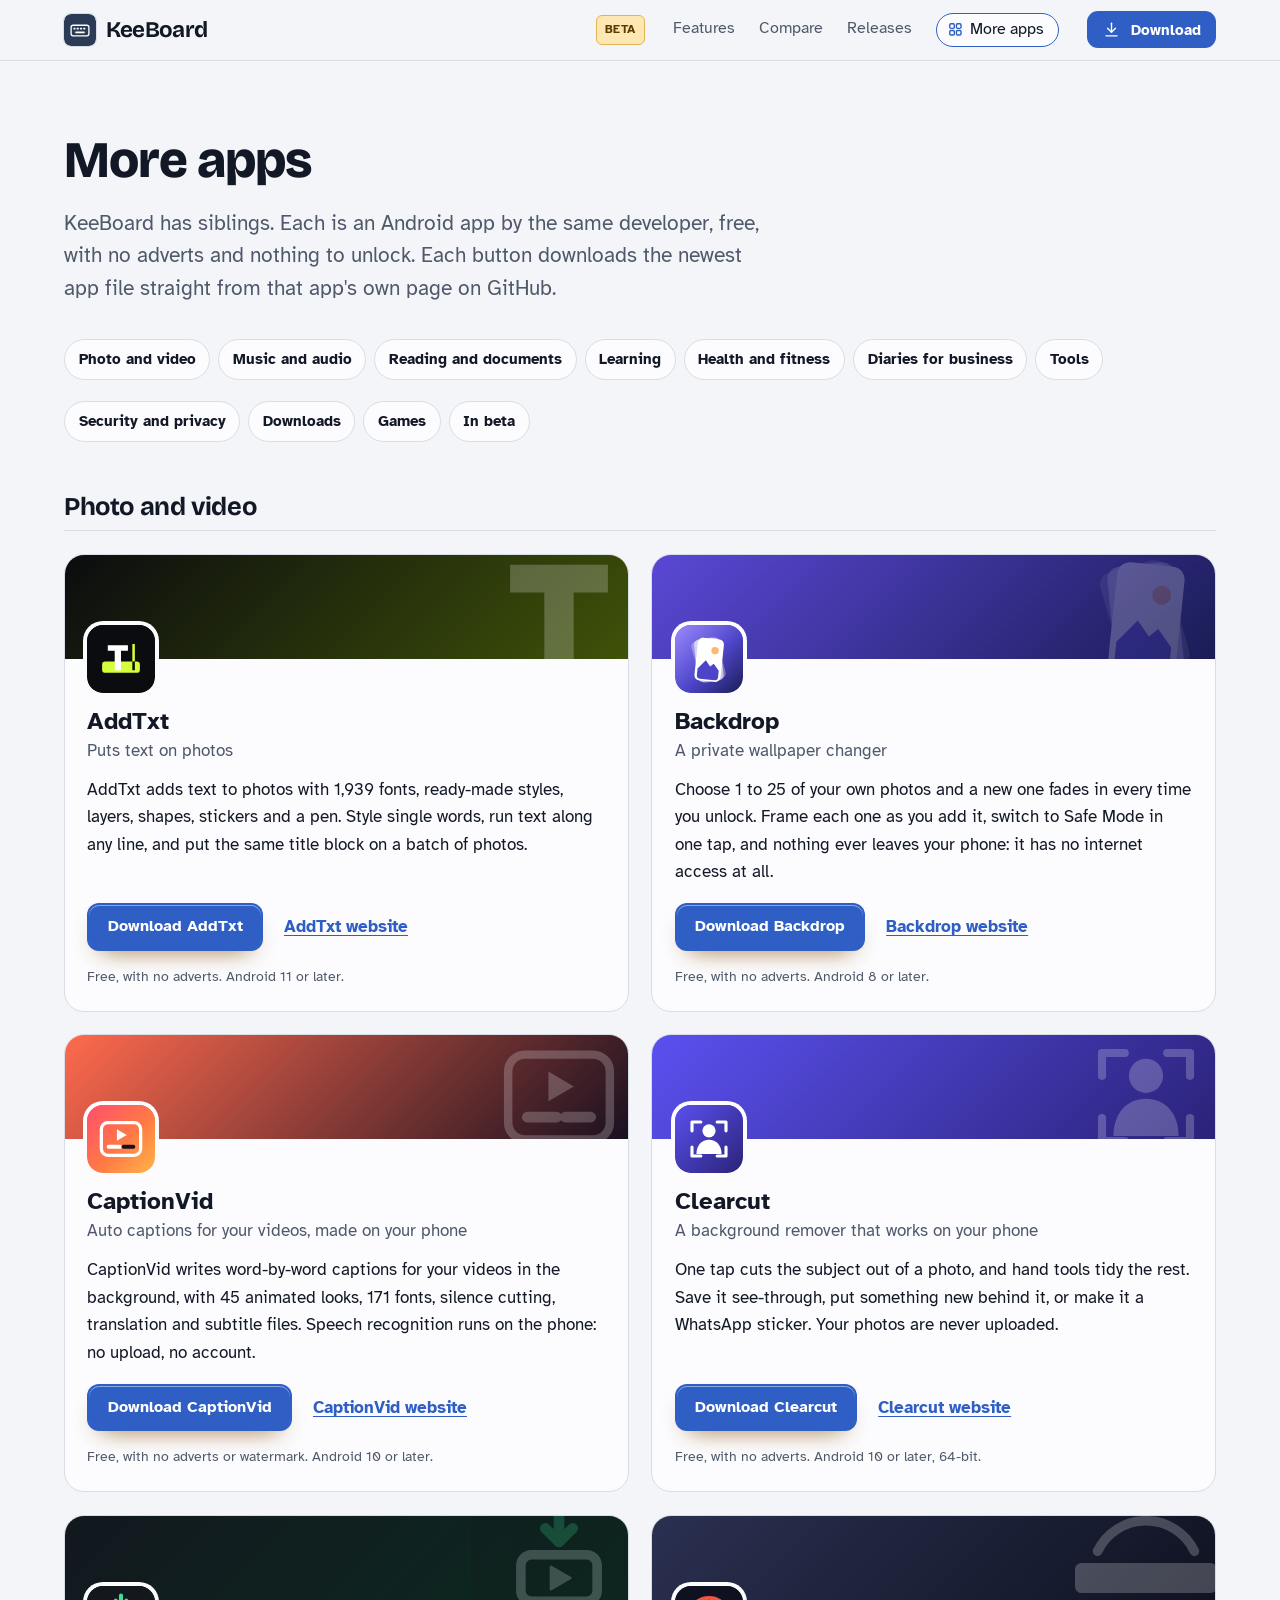
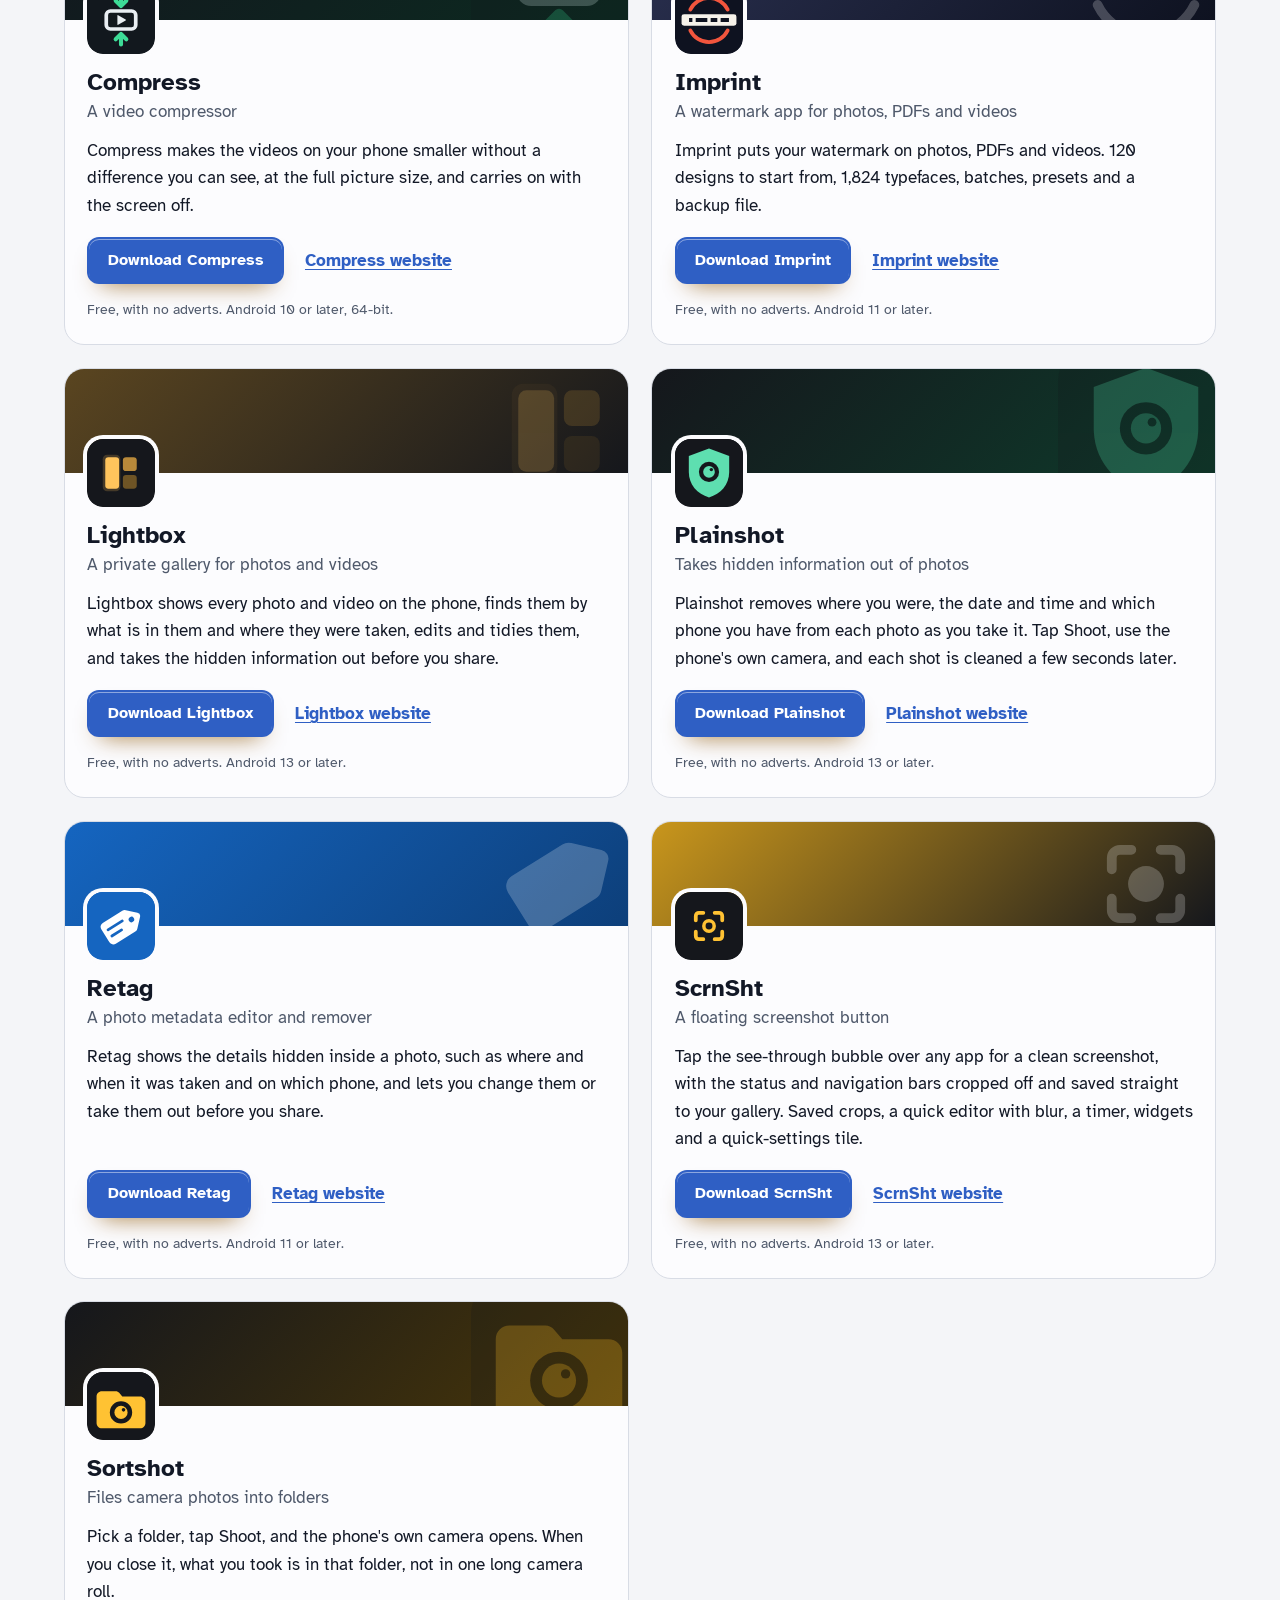
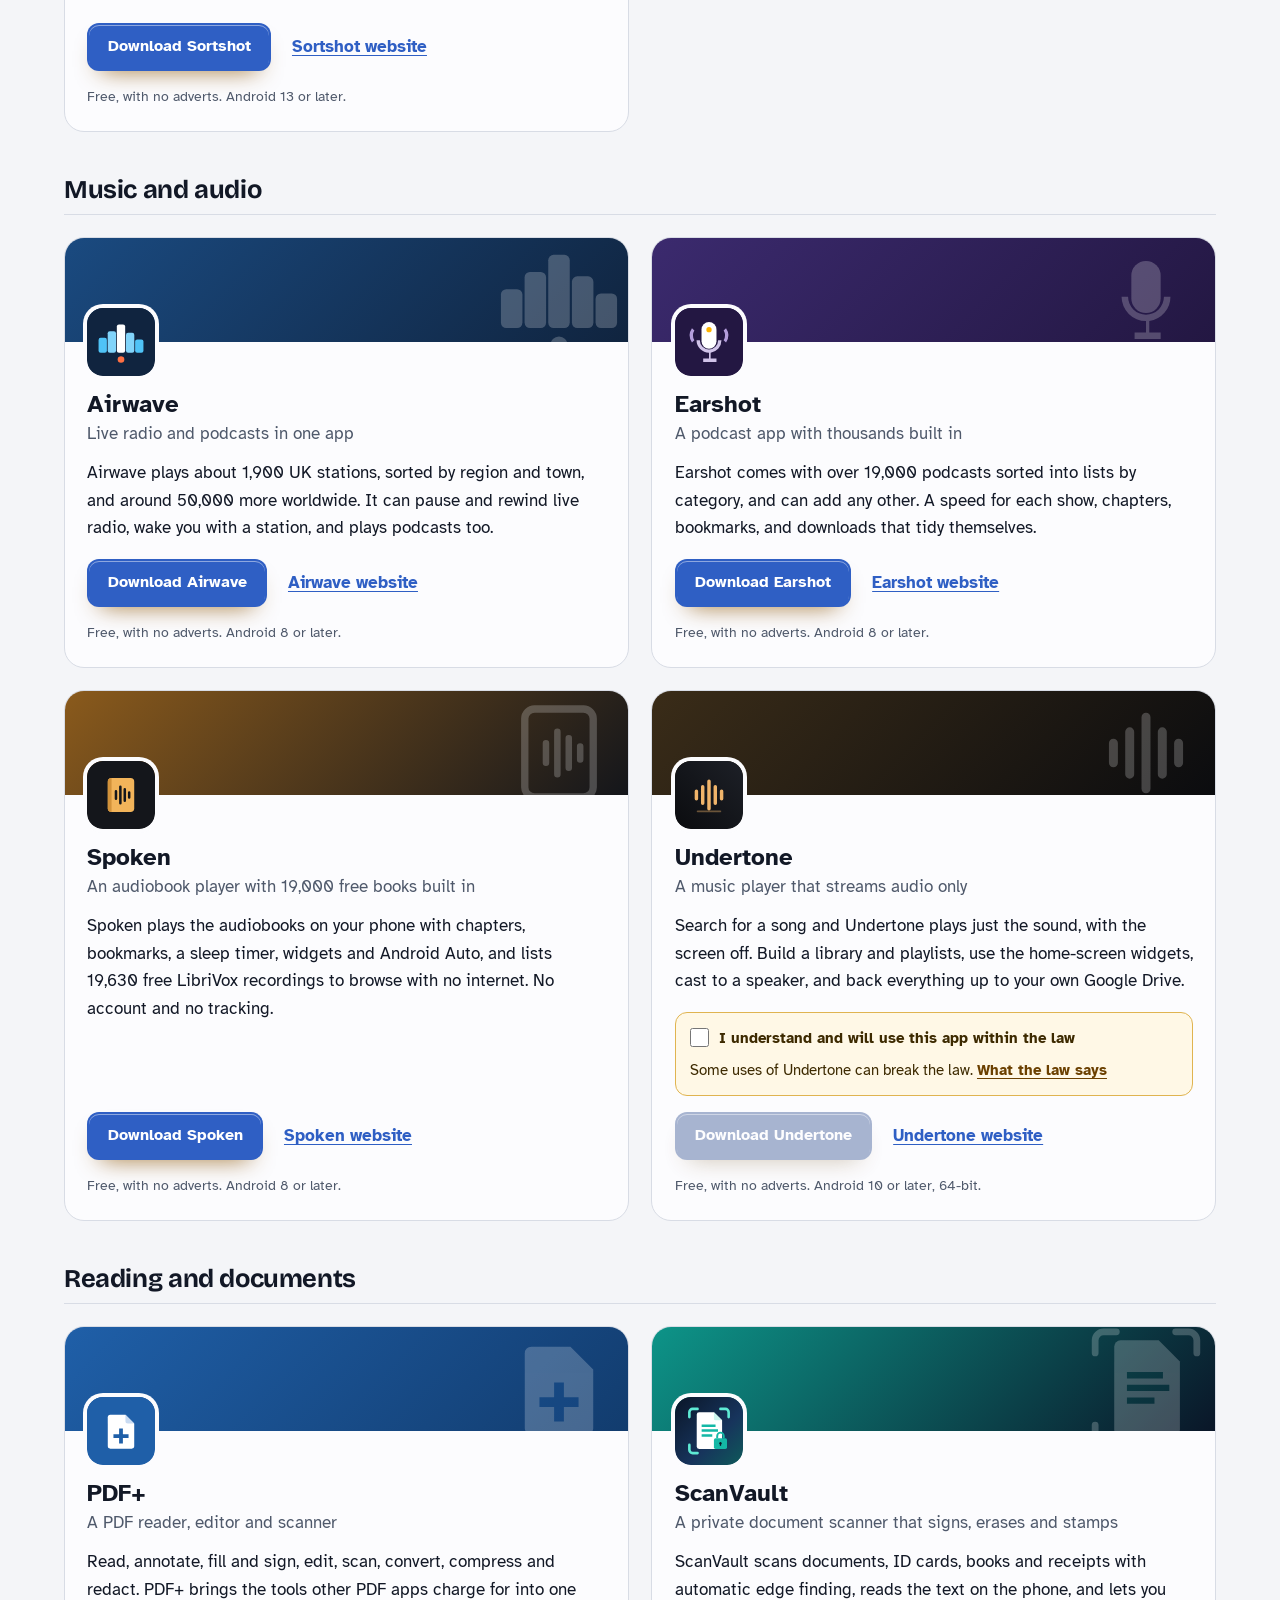
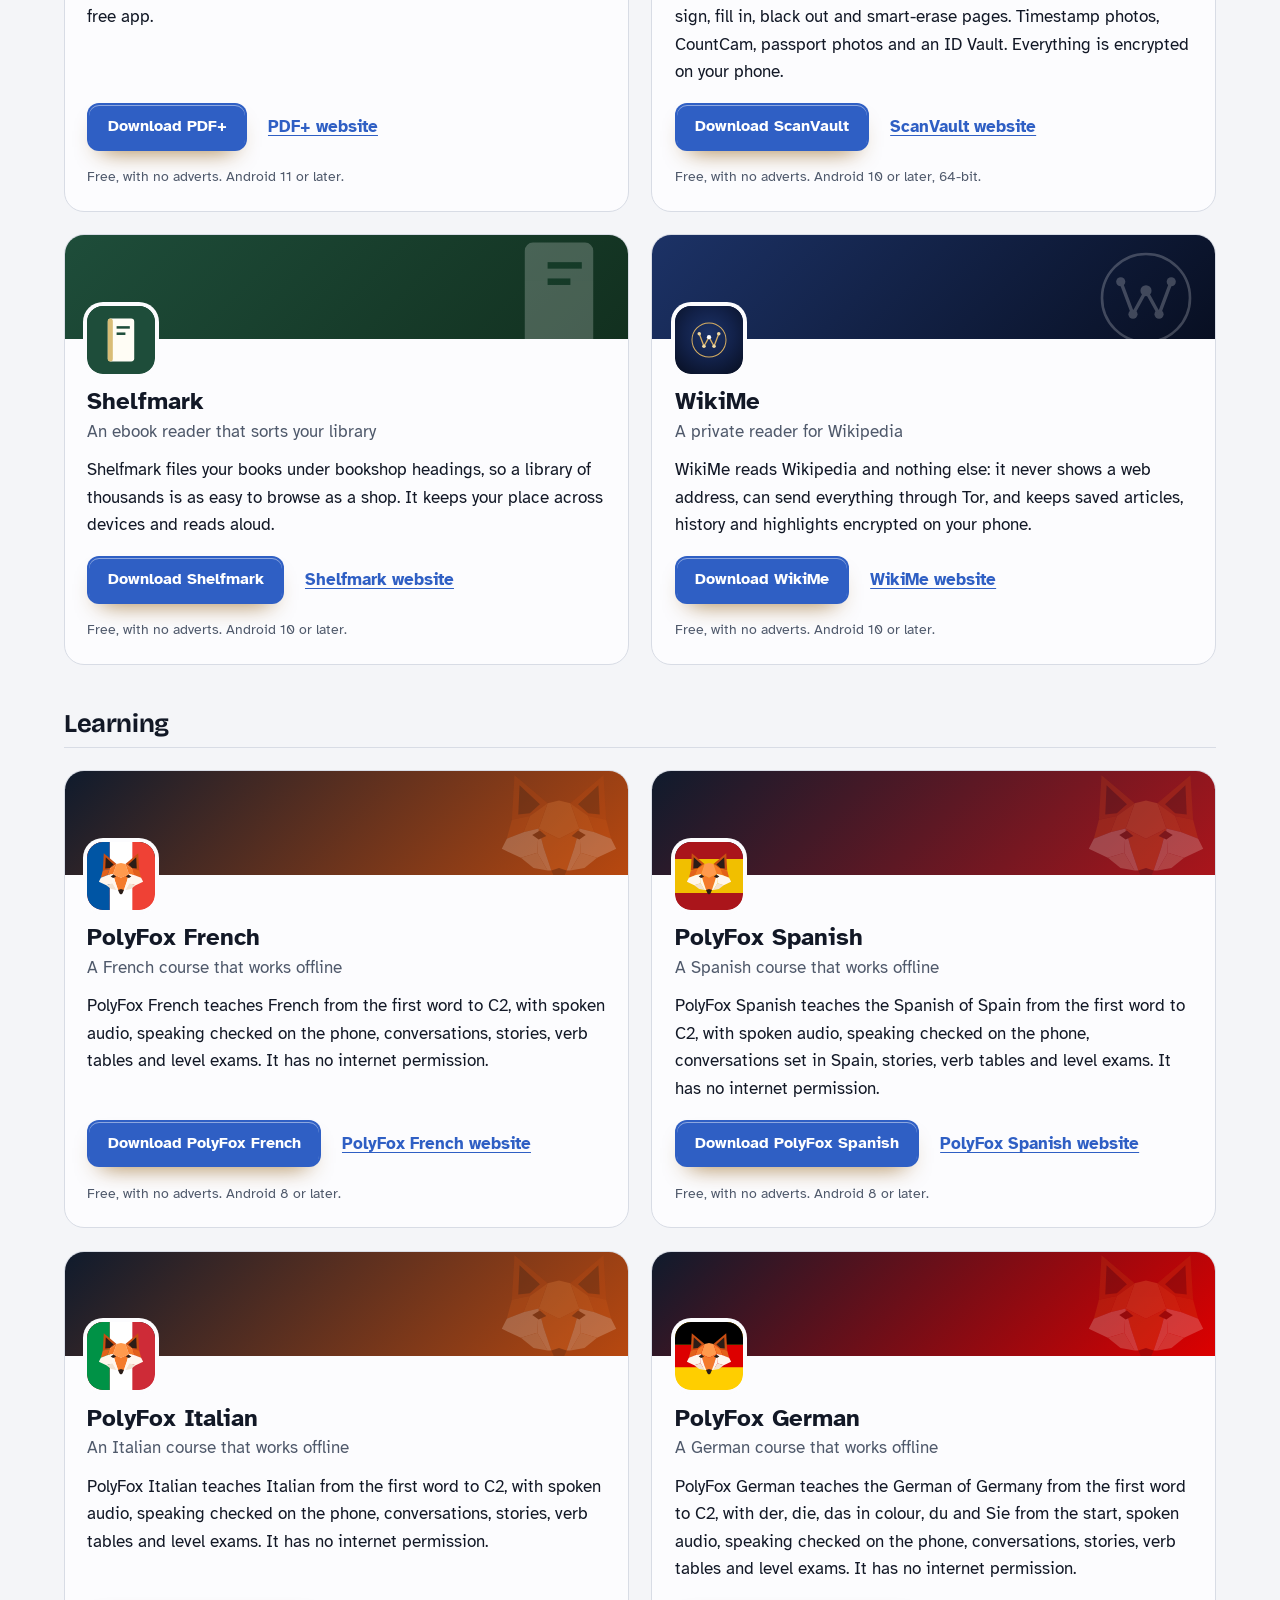
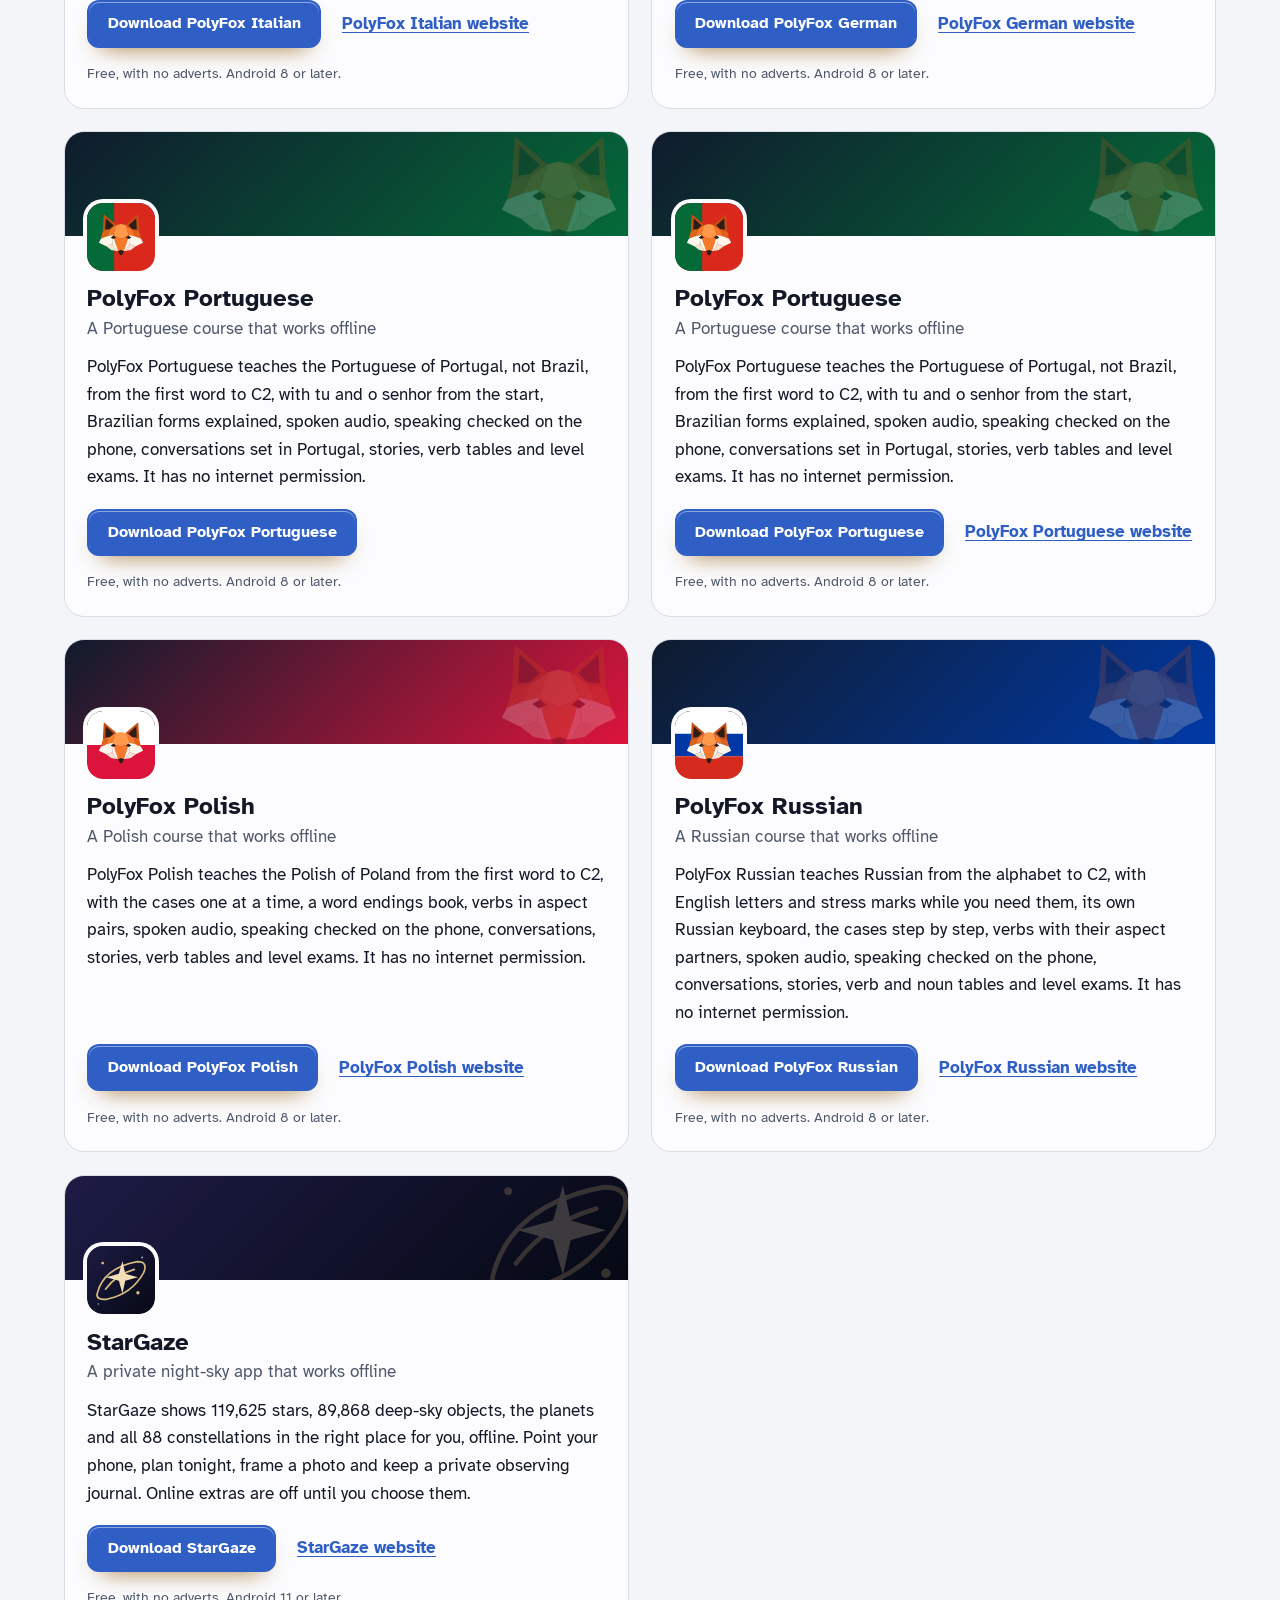
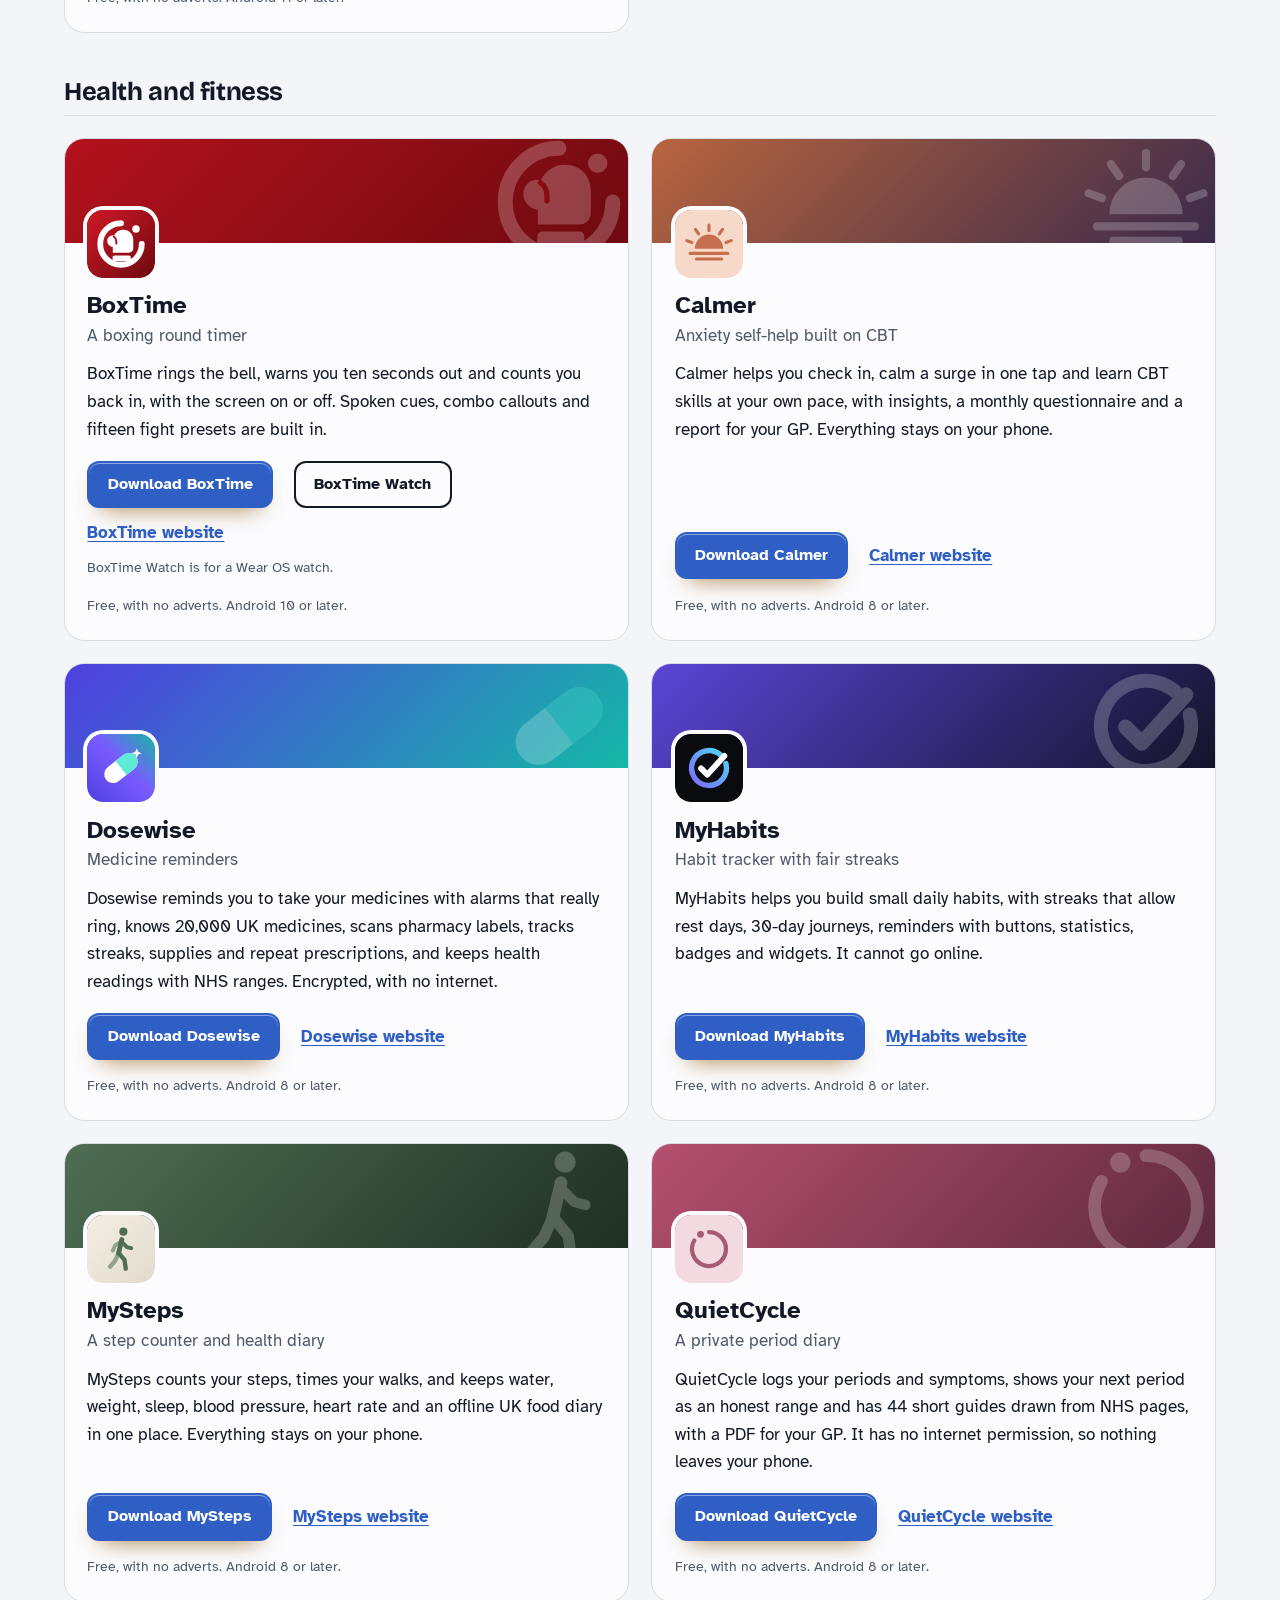
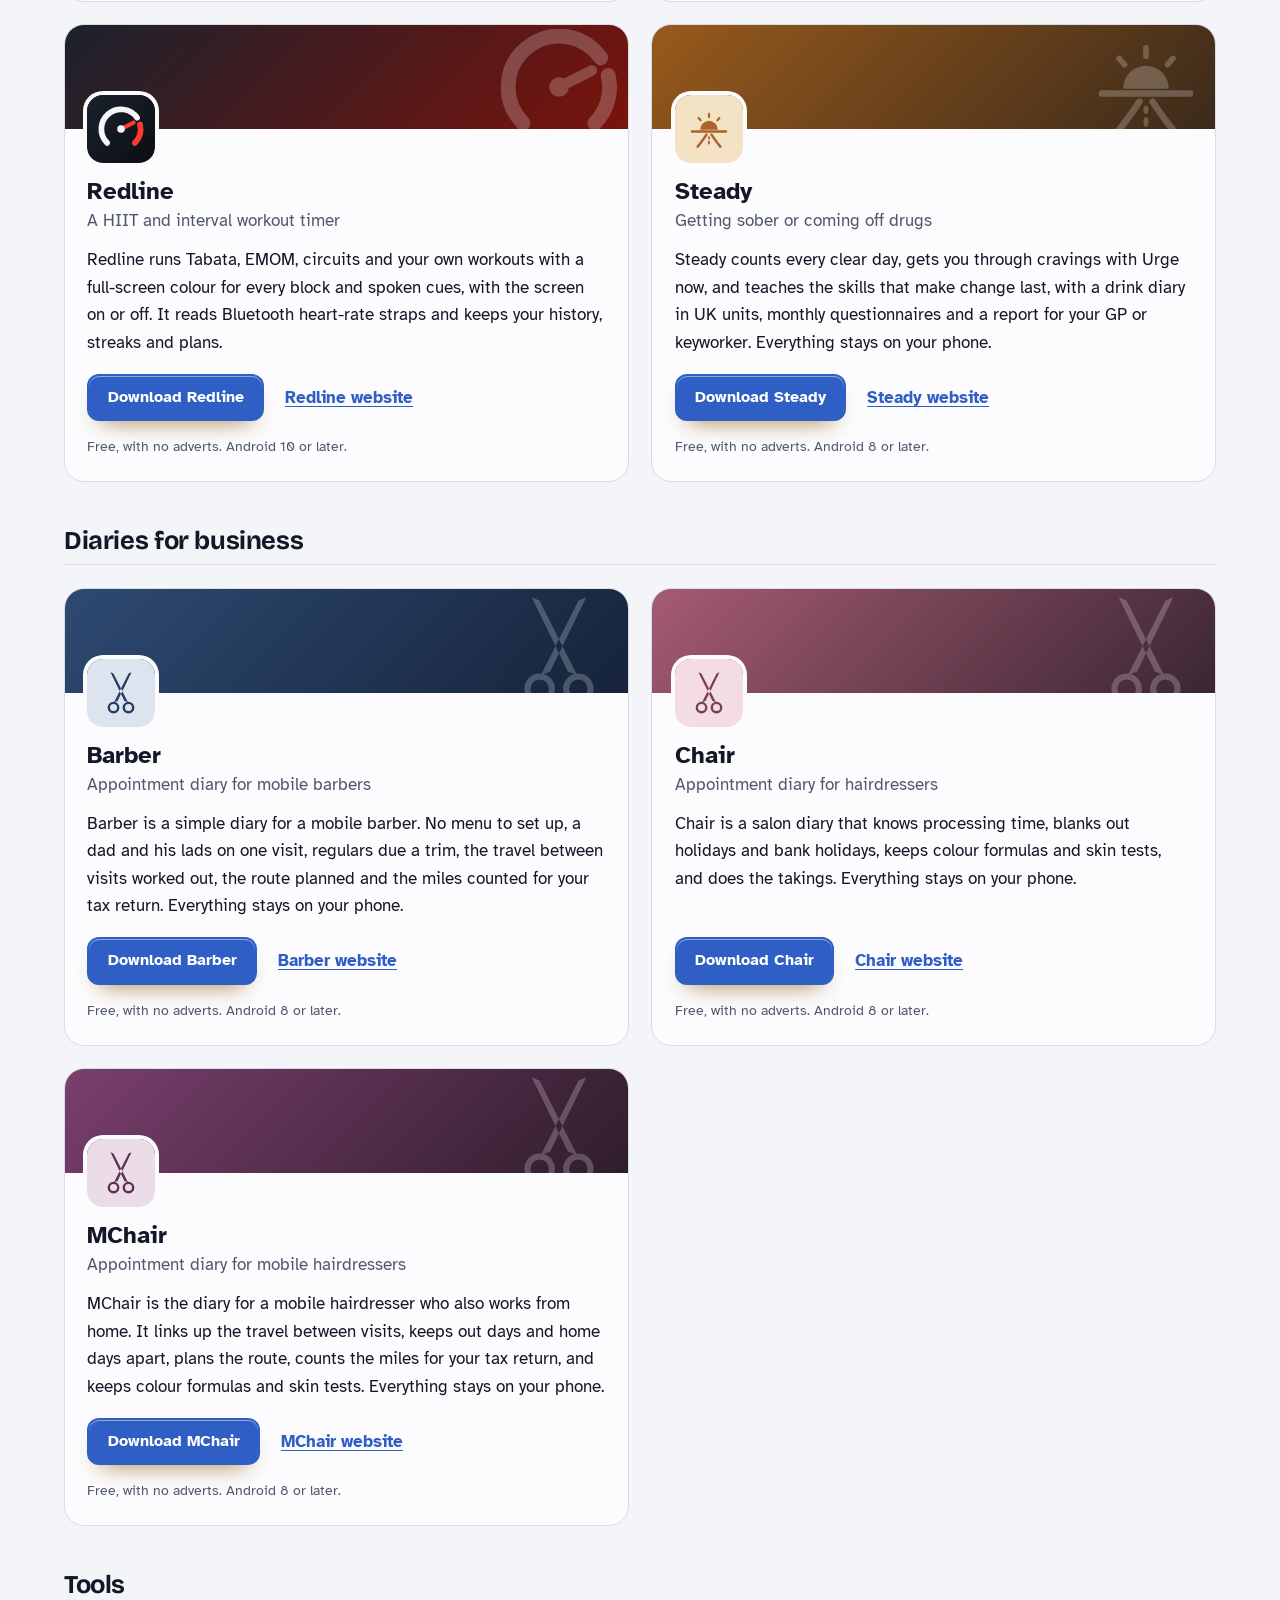
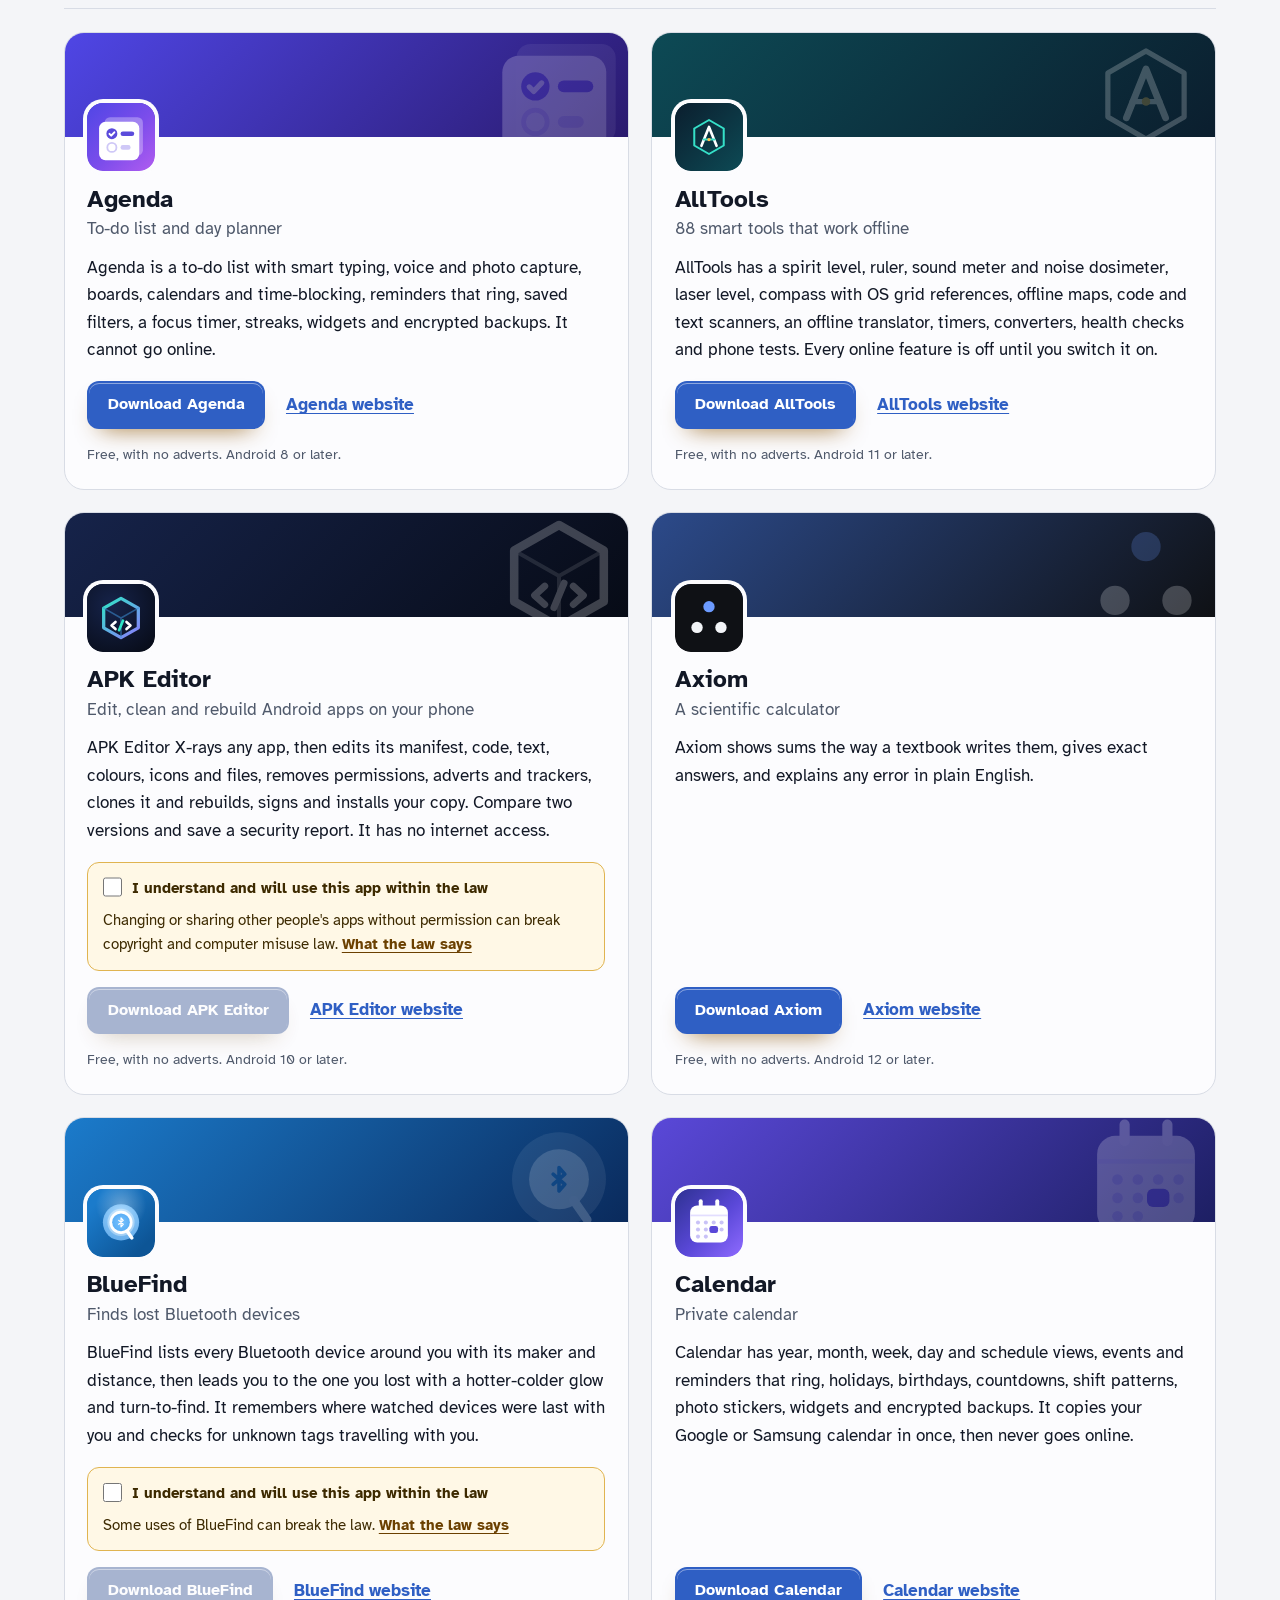
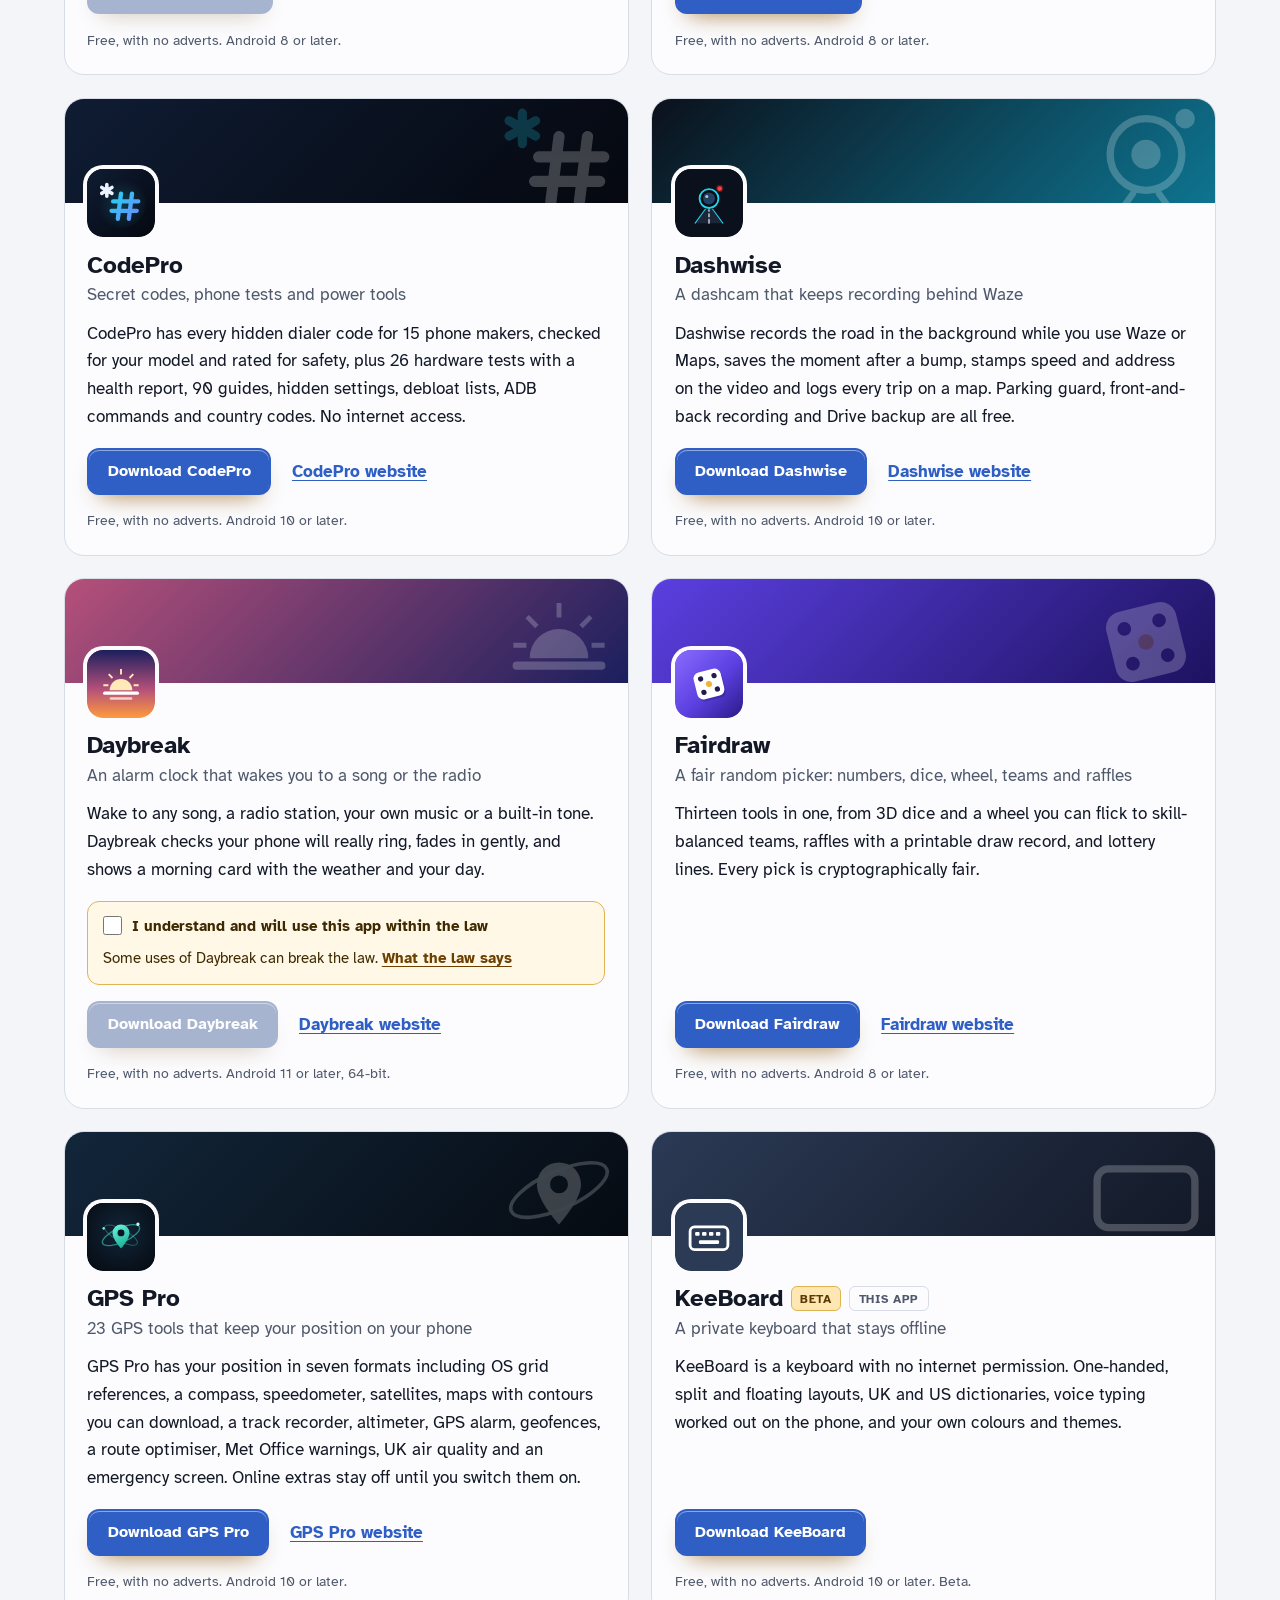
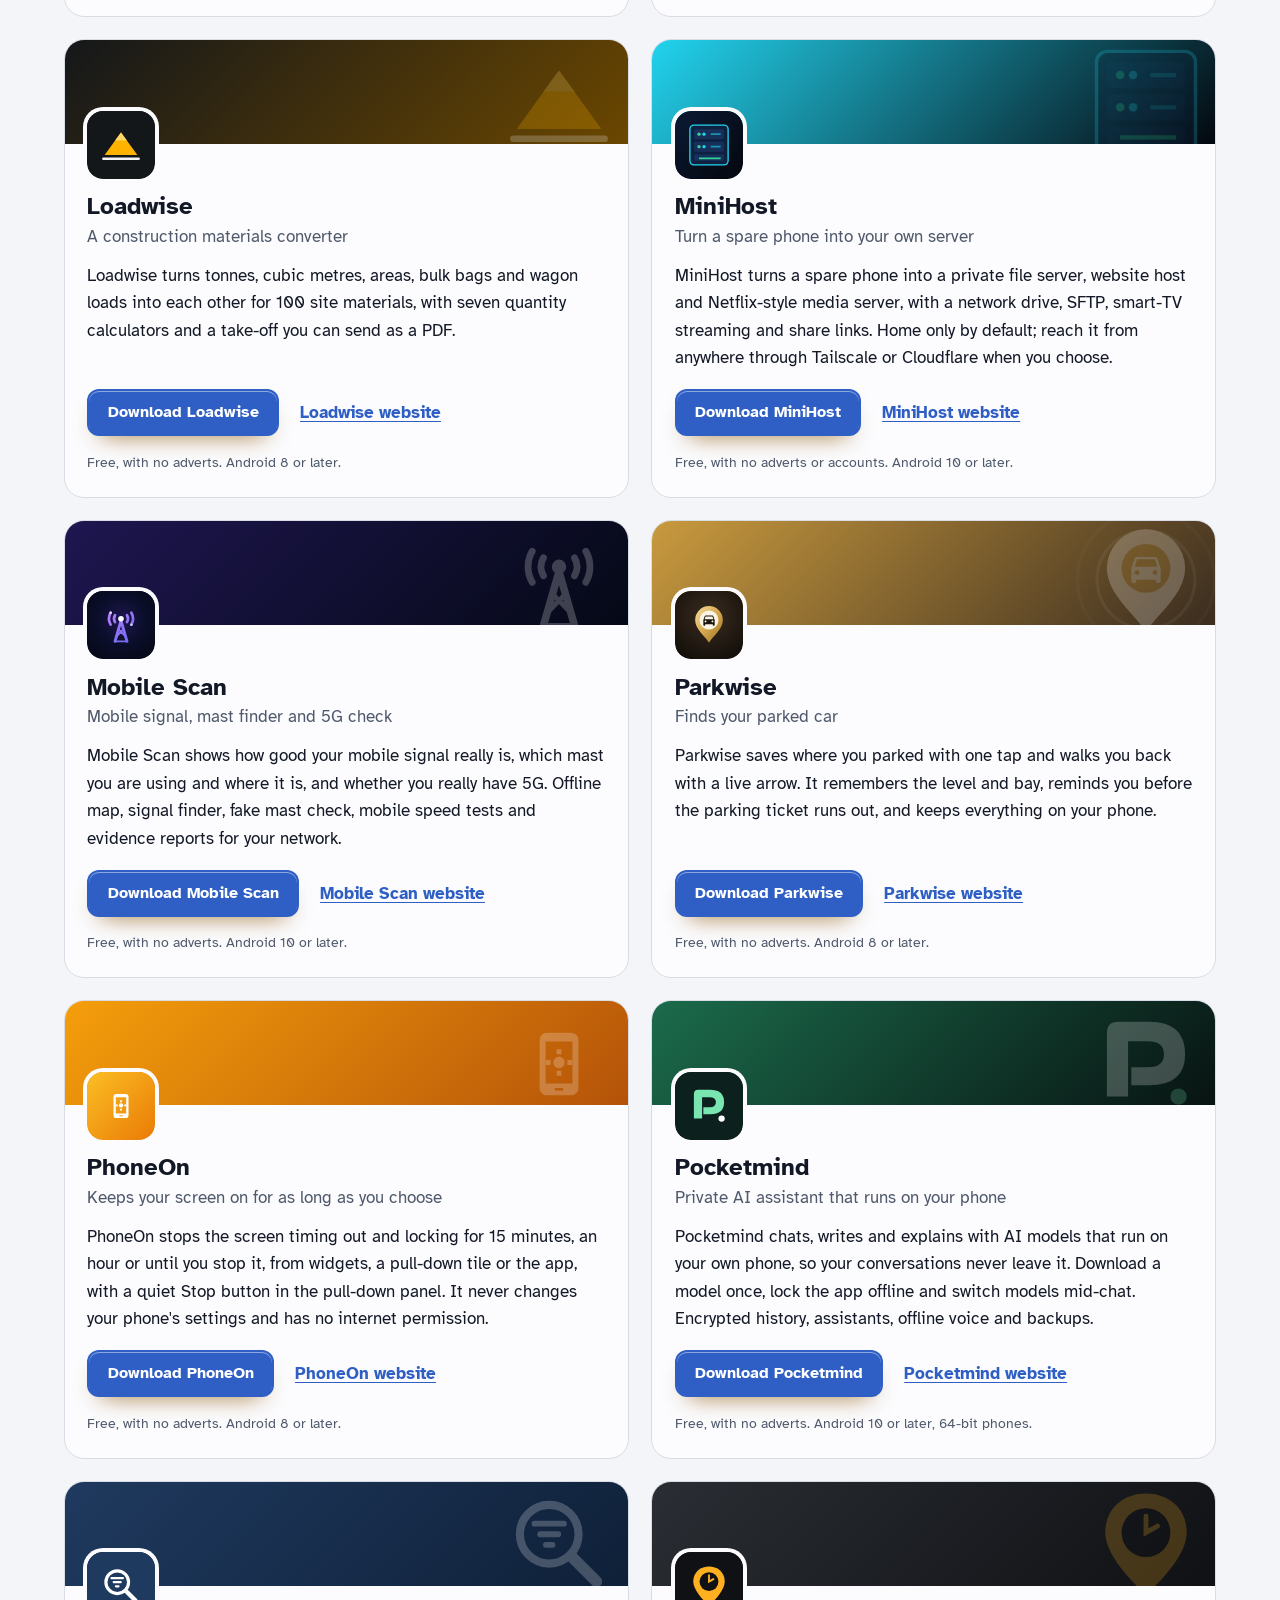
==== commit ef7bf858: "More apps: add PolyFox Portuguese" ====
--- a/more-apps.html
+++ b/more-apps.html
@@ -4,7 +4,7 @@
 <meta charset="utf-8">
 <meta name="viewport" content="width=device-width, initial-scale=1">
 <title>More free Android apps from the maker of KeeBoard</title>
-<meta name="description" content="All 95 free Android apps from the maker of KeeBoard, in one list by category, each with its download and a link to its website.">
+<meta name="description" content="All 96 free Android apps from the maker of KeeBoard, in one list by category, each with its download and a link to its website.">
 <meta name="author" content="Jonathan Jackson">
 <link rel="canonical" href="https://customgpter.github.io/keeboard/more-apps.html">
 <meta name="theme-color" content="#f4f5f8" media="(prefers-color-scheme: light)">
@@ -12,7 +12,7 @@
 <meta property="og:type" content="website">
 <meta property="og:site_name" content="KeeBoard">
 <meta property="og:title" content="More free Android apps from the maker of KeeBoard">
-<meta property="og:description" content="All 95 free Android apps from the maker of KeeBoard, in one list by category, each with its download and a link to its website.">
+<meta property="og:description" content="All 96 free Android apps from the maker of KeeBoard, in one list by category, each with its download and a link to its website.">
 <meta property="og:url" content="https://customgpter.github.io/keeboard/more-apps.html">
 <meta property="og:image" content="https://customgpter.github.io/keeboard/assets/og.png">
 <meta property="og:image:width" content="1200">
@@ -26,7 +26,7 @@
 <link rel="preload" href="./assets/fonts/atkinson-hyperlegible-latin-400-normal.woff2" as="font" type="font/woff2" crossorigin>
 <link rel="stylesheet" href="./assets/site.css?v=1">
 <link rel="stylesheet" href="./assets/house.css?v=1">
-<script type="application/ld+json">{"@context":"https://schema.org","@type":"ItemList","name":"Apps from the maker of KeeBoard","url":"https://customgpter.github.io/keeboard/more-apps.html","itemListElement":[{"@type":"ListItem","position":1,"name":"AddTxt","url":"https://customgpter.github.io/addtxt/"},{"@type":"ListItem","position":2,"name":"Backdrop","url":"https://customgpter.github.io/backdrop/"},{"@type":"ListItem","position":3,"name":"CaptionVid","url":"https://customgpter.github.io/captionvid/"},{"@type":"ListItem","position":4,"name":"Clearcut","url":"https://customgpter.github.io/clearcut/"},{"@type":"ListItem","position":5,"name":"Compress","url":"https://customgpter.github.io/compress/"},{"@type":"ListItem","position":6,"name":"Imprint","url":"https://customgpter.github.io/imprint/"},{"@type":"ListItem","position":7,"name":"Lightbox","url":"https://customgpter.github.io/lightbox/"},{"@type":"ListItem","position":8,"name":"Plainshot","url":"https://customgpter.github.io/plainshot/"},{"@type":"ListItem","position":9,"name":"Retag","url":"https://customgpter.github.io/retag/"},{"@type":"ListItem","position":10,"name":"ScrnSht","url":"https://customgpter.github.io/scrnsht/"},{"@type":"ListItem","position":11,"name":"Sortshot","url":"https://customgpter.github.io/sortshot/"},{"@type":"ListItem","position":12,"name":"Airwave","url":"https://customgpter.github.io/airwave/"},{"@type":"ListItem","position":13,"name":"Earshot","url":"https://customgpter.github.io/earshot/"},{"@type":"ListItem","position":14,"name":"Spoken","url":"https://customgpter.github.io/spoken/"},{"@type":"ListItem","position":15,"name":"Undertone","url":"https://customgpter.github.io/undertone/"},{"@type":"ListItem","position":16,"name":"PDF+","url":"https://customgpter.github.io/pdfplus/"},{"@type":"ListItem","position":17,"name":"ScanVault","url":"https://customgpter.github.io/scanvault/"},{"@type":"ListItem","position":18,"name":"Shelfmark","url":"https://customgpter.github.io/shelfmark/"},{"@type":"ListItem","position":19,"name":"WikiMe","url":"https://customgpter.github.io/wikime/"},{"@type":"ListItem","position":20,"name":"PolyFox French","url":"https://customgpter.github.io/polyfox/"},{"@type":"ListItem","position":21,"name":"PolyFox German","url":"https://customgpter.github.io/polyfox-german/"},{"@type":"ListItem","position":22,"name":"PolyFox Polish","url":"https://customgpter.github.io/polyfox-polish/"},{"@type":"ListItem","position":23,"name":"PolyFox Russian","url":"https://customgpter.github.io/polyfox-russian/"},{"@type":"ListItem","position":24,"name":"StarGaze","url":"https://customgpter.github.io/stargaze/"},{"@type":"ListItem","position":25,"name":"BoxTime","url":"https://customgpter.github.io/boxtime/"},{"@type":"ListItem","position":26,"name":"Calmer","url":"https://customgpter.github.io/calmer/"},{"@type":"ListItem","position":27,"name":"Dosewise","url":"https://customgpter.github.io/dosewise/"},{"@type":"ListItem","position":28,"name":"MyHabits","url":"https://customgpter.github.io/myhabits/"},{"@type":"ListItem","position":29,"name":"MySteps","url":"https://customgpter.github.io/mysteps/"},{"@type":"ListItem","position":30,"name":"QuietCycle","url":"https://customgpter.github.io/quietcycle/"},{"@type":"ListItem","position":31,"name":"Redline","url":"https://customgpter.github.io/redline/"},{"@type":"ListItem","position":32,"name":"Steady","url":"https://customgpter.github.io/steady/"},{"@type":"ListItem","position":33,"name":"Barber","url":"https://customgpter.github.io/barber/"},{"@type":"ListItem","position":34,"name":"Chair","url":"https://customgpter.github.io/chair/"},{"@type":"ListItem","position":35,"name":"MChair","url":"https://customgpter.github.io/mchair/"},{"@type":"ListItem","position":36,"name":"Agenda","url":"https://customgpter.github.io/agenda/"},{"@type":"ListItem","position":37,"name":"AllTools","url":"https://customgpter.github.io/alltools/"},{"@type":"ListItem","position":38,"name":"APK Editor","url":"https://customgpter.github.io/apkeditor/"},{"@type":"ListItem","position":39,"name":"Axiom","url":"https://customgpter.github.io/axiom/"},{"@type":"ListItem","position":40,"name":"BlueFind","url":"https://customgpter.github.io/bluefind/"},{"@type":"ListItem","position":41,"name":"Calendar","url":"https://customgpter.github.io/calendar/"},{"@type":"ListItem","position":42,"name":"CodePro","url":"https://customgpter.github.io/codepro/"},{"@type":"ListItem","position":43,"name":"Dashwise","url":"https://customgpter.github.io/dashwise/"},{"@type":"ListItem","position":44,"name":"Daybreak","url":"https://customgpter.github.io/daybreak/"},{"@type":"ListItem","position":45,"name":"Fairdraw","url":"https://customgpter.github.io/fairdraw/"},{"@type":"ListItem","position":46,"name":"GPS Pro","url":"https://customgpter.github.io/gpspro/"},{"@type":"ListItem","position":47,"name":"KeeBoard","url":"https://customgpter.github.io/keeboard/"},{"@type":"ListItem","position":48,"name":"Loadwise","url":"https://customgpter.github.io/loadwise/"},{"@type":"ListItem","position":49,"name":"MiniHost","url":"https://customgpter.github.io/minihost/"},{"@type":"ListItem","position":50,"name":"Mobile Scan","url":"https://customgpter.github.io/mobilescan/"},{"@type":"ListItem","position":51,"name":"Parkwise","url":"https://customgpter.github.io/parkwise/"},{"@type":"ListItem","position":52,"name":"Pocketmind","url":"https://customgpter.github.io/pocketmind/"},{"@type":"ListItem","position":53,"name":"Refine","url":"https://customgpter.github.io/refine/"},{"@type":"ListItem","position":54,"name":"Shiftwise","url":"https://customgpter.github.io/shiftwise/"},{"@type":"ListItem","position":55,"name":"SimpleCalc","url":"https://customgpter.github.io/simplecalc/"},{"@type":"ListItem","position":56,"name":"Skyline","url":"https://customgpter.github.io/skyline/"},{"@type":"ListItem","position":57,"name":"Slipway","url":"https://customgpter.github.io/slipway/"},{"@type":"ListItem","position":58,"name":"Tagger","url":"https://customgpter.github.io/tagger/"},{"@type":"ListItem","position":59,"name":"TotalClean","url":"https://customgpter.github.io/totalclean/"},{"@type":"ListItem","position":60,"name":"TVLink","url":"https://customgpter.github.io/tvlink/"},{"@type":"ListItem","position":61,"name":"Unbox","url":"https://customgpter.github.io/unbox/"},{"@type":"ListItem","position":62,"name":"WhatsKeep","url":"https://customgpter.github.io/whatskeep/"},{"@type":"ListItem","position":63,"name":"WiFi Scan","url":"https://customgpter.github.io/wifiscan/"},{"@type":"ListItem","position":64,"name":"Auditly","url":"https://customgpter.github.io/auditly/"},{"@type":"ListItem","position":65,"name":"Backchannel","url":"https://customgpter.github.io/backchannel/"},{"@type":"ListItem","position":66,"name":"ENotes","url":"https://customgpter.github.io/enotes/"},{"@type":"ListItem","position":67,"name":"FindMe","url":"https://customgpter.github.io/findme/"},{"@type":"ListItem","position":68,"name":"iLock","url":"https://customgpter.github.io/ilock/"},{"@type":"ListItem","position":69,"name":"ImSafe","url":"https://customgpter.github.io/imsafe/"},{"@type":"ListItem","position":70,"name":"IShred","url":"https://customgpter.github.io/ishred/"},{"@type":"ListItem","position":71,"name":"LockBox","url":"https://customgpter.github.io/lockbox/"},{"@type":"ListItem","position":72,"name":"PassVault","url":"https://customgpter.github.io/passvault/"},{"@type":"ListItem","position":73,"name":"SpyFind","url":"https://customgpter.github.io/spyfind/"},{"@type":"ListItem","position":74,"name":"TextWipe","url":"https://customgpter.github.io/textwipe/"},{"@type":"ListItem","position":75,"name":"Tracewire","url":"https://customgpter.github.io/tracewire/"},{"@type":"ListItem","position":76,"name":"Vigil","url":"https://customgpter.github.io/vigil/"},{"@type":"ListItem","position":77,"name":"Grab","url":"https://customgpter.github.io/grab/"},{"@type":"ListItem","position":78,"name":"Swarm","url":"https://customgpter.github.io/swarm/"},{"@type":"ListItem","position":79,"name":"Plane Games","url":"https://customgpter.github.io/plane-games/"},{"@type":"ListItem","position":80,"name":"Ninefold","url":"https://customgpter.github.io/ninefold/"},{"@type":"ListItem","position":81,"name":"Cubewise","url":"https://customgpter.github.io/cubewise/"},{"@type":"ListItem","position":82,"name":"Tilewise","url":"https://customgpter.github.io/tilewise/"},{"@type":"ListItem","position":83,"name":"Letterwise","url":"https://customgpter.github.io/letterwise/"},{"@type":"ListItem","position":84,"name":"Kingside","url":"https://customgpter.github.io/kingside/"},{"@type":"ListItem","position":85,"name":"Deckhand","url":"https://customgpter.github.io/deckhand/"},{"@type":"ListItem","position":86,"name":"SNESForge","url":"https://customgpter.github.io/snesforge/"},{"@type":"ListItem","position":87,"name":"Fame Boy","url":"https://customgpter.github.io/fameboy/"},{"@type":"ListItem","position":88,"name":"PSPPro","url":"https://customgpter.github.io/psppro/"},{"@type":"ListItem","position":89,"name":"MegaGen","url":"https://customgpter.github.io/megagen/"},{"@type":"ListItem","position":90,"name":"QVR","url":"https://customgpter.github.io/qvr/"},{"@type":"ListItem","position":91,"name":"QVR Watch","url":"https://customgpter.github.io/qvr-watch/"},{"@type":"ListItem","position":92,"name":"QVRLite","url":"https://customgpter.github.io/qvrlite/"},{"@type":"ListItem","position":93,"name":"Onionz","url":"https://customgpter.github.io/onionz/"},{"@type":"ListItem","position":94,"name":"OnionzWeb","url":"https://customgpter.github.io/onionzweb/"}]}</script>
+<script type="application/ld+json">{"@context":"https://schema.org","@type":"ItemList","name":"Apps from the maker of KeeBoard","url":"https://customgpter.github.io/keeboard/more-apps.html","itemListElement":[{"@type":"ListItem","position":1,"name":"AddTxt","url":"https://customgpter.github.io/addtxt/"},{"@type":"ListItem","position":2,"name":"Backdrop","url":"https://customgpter.github.io/backdrop/"},{"@type":"ListItem","position":3,"name":"CaptionVid","url":"https://customgpter.github.io/captionvid/"},{"@type":"ListItem","position":4,"name":"Clearcut","url":"https://customgpter.github.io/clearcut/"},{"@type":"ListItem","position":5,"name":"Compress","url":"https://customgpter.github.io/compress/"},{"@type":"ListItem","position":6,"name":"Imprint","url":"https://customgpter.github.io/imprint/"},{"@type":"ListItem","position":7,"name":"Lightbox","url":"https://customgpter.github.io/lightbox/"},{"@type":"ListItem","position":8,"name":"Plainshot","url":"https://customgpter.github.io/plainshot/"},{"@type":"ListItem","position":9,"name":"Retag","url":"https://customgpter.github.io/retag/"},{"@type":"ListItem","position":10,"name":"ScrnSht","url":"https://customgpter.github.io/scrnsht/"},{"@type":"ListItem","position":11,"name":"Sortshot","url":"https://customgpter.github.io/sortshot/"},{"@type":"ListItem","position":12,"name":"Airwave","url":"https://customgpter.github.io/airwave/"},{"@type":"ListItem","position":13,"name":"Earshot","url":"https://customgpter.github.io/earshot/"},{"@type":"ListItem","position":14,"name":"Spoken","url":"https://customgpter.github.io/spoken/"},{"@type":"ListItem","position":15,"name":"Undertone","url":"https://customgpter.github.io/undertone/"},{"@type":"ListItem","position":16,"name":"PDF+","url":"https://customgpter.github.io/pdfplus/"},{"@type":"ListItem","position":17,"name":"ScanVault","url":"https://customgpter.github.io/scanvault/"},{"@type":"ListItem","position":18,"name":"Shelfmark","url":"https://customgpter.github.io/shelfmark/"},{"@type":"ListItem","position":19,"name":"WikiMe","url":"https://customgpter.github.io/wikime/"},{"@type":"ListItem","position":20,"name":"PolyFox French","url":"https://customgpter.github.io/polyfox/"},{"@type":"ListItem","position":21,"name":"PolyFox German","url":"https://customgpter.github.io/polyfox-german/"},{"@type":"ListItem","position":22,"name":"PolyFox Portuguese","url":"https://customgpter.github.io/polyfox-portuguese/"},{"@type":"ListItem","position":23,"name":"PolyFox Polish","url":"https://customgpter.github.io/polyfox-polish/"},{"@type":"ListItem","position":24,"name":"PolyFox Russian","url":"https://customgpter.github.io/polyfox-russian/"},{"@type":"ListItem","position":25,"name":"StarGaze","url":"https://customgpter.github.io/stargaze/"},{"@type":"ListItem","position":26,"name":"BoxTime","url":"https://customgpter.github.io/boxtime/"},{"@type":"ListItem","position":27,"name":"Calmer","url":"https://customgpter.github.io/calmer/"},{"@type":"ListItem","position":28,"name":"Dosewise","url":"https://customgpter.github.io/dosewise/"},{"@type":"ListItem","position":29,"name":"MyHabits","url":"https://customgpter.github.io/myhabits/"},{"@type":"ListItem","position":30,"name":"MySteps","url":"https://customgpter.github.io/mysteps/"},{"@type":"ListItem","position":31,"name":"QuietCycle","url":"https://customgpter.github.io/quietcycle/"},{"@type":"ListItem","position":32,"name":"Redline","url":"https://customgpter.github.io/redline/"},{"@type":"ListItem","position":33,"name":"Steady","url":"https://customgpter.github.io/steady/"},{"@type":"ListItem","position":34,"name":"Barber","url":"https://customgpter.github.io/barber/"},{"@type":"ListItem","position":35,"name":"Chair","url":"https://customgpter.github.io/chair/"},{"@type":"ListItem","position":36,"name":"MChair","url":"https://customgpter.github.io/mchair/"},{"@type":"ListItem","position":37,"name":"Agenda","url":"https://customgpter.github.io/agenda/"},{"@type":"ListItem","position":38,"name":"AllTools","url":"https://customgpter.github.io/alltools/"},{"@type":"ListItem","position":39,"name":"APK Editor","url":"https://customgpter.github.io/apkeditor/"},{"@type":"ListItem","position":40,"name":"Axiom","url":"https://customgpter.github.io/axiom/"},{"@type":"ListItem","position":41,"name":"BlueFind","url":"https://customgpter.github.io/bluefind/"},{"@type":"ListItem","position":42,"name":"Calendar","url":"https://customgpter.github.io/calendar/"},{"@type":"ListItem","position":43,"name":"CodePro","url":"https://customgpter.github.io/codepro/"},{"@type":"ListItem","position":44,"name":"Dashwise","url":"https://customgpter.github.io/dashwise/"},{"@type":"ListItem","position":45,"name":"Daybreak","url":"https://customgpter.github.io/daybreak/"},{"@type":"ListItem","position":46,"name":"Fairdraw","url":"https://customgpter.github.io/fairdraw/"},{"@type":"ListItem","position":47,"name":"GPS Pro","url":"https://customgpter.github.io/gpspro/"},{"@type":"ListItem","position":48,"name":"KeeBoard","url":"https://customgpter.github.io/keeboard/"},{"@type":"ListItem","position":49,"name":"Loadwise","url":"https://customgpter.github.io/loadwise/"},{"@type":"ListItem","position":50,"name":"MiniHost","url":"https://customgpter.github.io/minihost/"},{"@type":"ListItem","position":51,"name":"Mobile Scan","url":"https://customgpter.github.io/mobilescan/"},{"@type":"ListItem","position":52,"name":"Parkwise","url":"https://customgpter.github.io/parkwise/"},{"@type":"ListItem","position":53,"name":"Pocketmind","url":"https://customgpter.github.io/pocketmind/"},{"@type":"ListItem","position":54,"name":"Refine","url":"https://customgpter.github.io/refine/"},{"@type":"ListItem","position":55,"name":"Shiftwise","url":"https://customgpter.github.io/shiftwise/"},{"@type":"ListItem","position":56,"name":"SimpleCalc","url":"https://customgpter.github.io/simplecalc/"},{"@type":"ListItem","position":57,"name":"Skyline","url":"https://customgpter.github.io/skyline/"},{"@type":"ListItem","position":58,"name":"Slipway","url":"https://customgpter.github.io/slipway/"},{"@type":"ListItem","position":59,"name":"Tagger","url":"https://customgpter.github.io/tagger/"},{"@type":"ListItem","position":60,"name":"TotalClean","url":"https://customgpter.github.io/totalclean/"},{"@type":"ListItem","position":61,"name":"TVLink","url":"https://customgpter.github.io/tvlink/"},{"@type":"ListItem","position":62,"name":"Unbox","url":"https://customgpter.github.io/unbox/"},{"@type":"ListItem","position":63,"name":"WhatsKeep","url":"https://customgpter.github.io/whatskeep/"},{"@type":"ListItem","position":64,"name":"WiFi Scan","url":"https://customgpter.github.io/wifiscan/"},{"@type":"ListItem","position":65,"name":"Auditly","url":"https://customgpter.github.io/auditly/"},{"@type":"ListItem","position":66,"name":"Backchannel","url":"https://customgpter.github.io/backchannel/"},{"@type":"ListItem","position":67,"name":"ENotes","url":"https://customgpter.github.io/enotes/"},{"@type":"ListItem","position":68,"name":"FindMe","url":"https://customgpter.github.io/findme/"},{"@type":"ListItem","position":69,"name":"iLock","url":"https://customgpter.github.io/ilock/"},{"@type":"ListItem","position":70,"name":"ImSafe","url":"https://customgpter.github.io/imsafe/"},{"@type":"ListItem","position":71,"name":"IShred","url":"https://customgpter.github.io/ishred/"},{"@type":"ListItem","position":72,"name":"LockBox","url":"https://customgpter.github.io/lockbox/"},{"@type":"ListItem","position":73,"name":"PassVault","url":"https://customgpter.github.io/passvault/"},{"@type":"ListItem","position":74,"name":"SpyFind","url":"https://customgpter.github.io/spyfind/"},{"@type":"ListItem","position":75,"name":"TextWipe","url":"https://customgpter.github.io/textwipe/"},{"@type":"ListItem","position":76,"name":"Tracewire","url":"https://customgpter.github.io/tracewire/"},{"@type":"ListItem","position":77,"name":"Vigil","url":"https://customgpter.github.io/vigil/"},{"@type":"ListItem","position":78,"name":"Grab","url":"https://customgpter.github.io/grab/"},{"@type":"ListItem","position":79,"name":"Swarm","url":"https://customgpter.github.io/swarm/"},{"@type":"ListItem","position":80,"name":"Plane Games","url":"https://customgpter.github.io/plane-games/"},{"@type":"ListItem","position":81,"name":"Ninefold","url":"https://customgpter.github.io/ninefold/"},{"@type":"ListItem","position":82,"name":"Cubewise","url":"https://customgpter.github.io/cubewise/"},{"@type":"ListItem","position":83,"name":"Tilewise","url":"https://customgpter.github.io/tilewise/"},{"@type":"ListItem","position":84,"name":"Letterwise","url":"https://customgpter.github.io/letterwise/"},{"@type":"ListItem","position":85,"name":"Kingside","url":"https://customgpter.github.io/kingside/"},{"@type":"ListItem","position":86,"name":"Deckhand","url":"https://customgpter.github.io/deckhand/"},{"@type":"ListItem","position":87,"name":"SNESForge","url":"https://customgpter.github.io/snesforge/"},{"@type":"ListItem","position":88,"name":"Fame Boy","url":"https://customgpter.github.io/fameboy/"},{"@type":"ListItem","position":89,"name":"PSPPro","url":"https://customgpter.github.io/psppro/"},{"@type":"ListItem","position":90,"name":"MegaGen","url":"https://customgpter.github.io/megagen/"},{"@type":"ListItem","position":91,"name":"QVR","url":"https://customgpter.github.io/qvr/"},{"@type":"ListItem","position":92,"name":"QVR Watch","url":"https://customgpter.github.io/qvr-watch/"},{"@type":"ListItem","position":93,"name":"QVRLite","url":"https://customgpter.github.io/qvrlite/"},{"@type":"ListItem","position":94,"name":"Onionz","url":"https://customgpter.github.io/onionz/"},{"@type":"ListItem","position":95,"name":"OnionzWeb","url":"https://customgpter.github.io/onionzweb/"}]}</script>
 <link rel="stylesheet" href="./assets/apps-list.css?v=1">
 <script src="./assets/apps-list.js?v=1" defer></script>
 </head>
@@ -70,7 +70,7 @@
 <div class="mapps-group" role="group" aria-labelledby="apps-learning"><h2 class="mapps-cat" id="apps-learning">Learning</h2>
 <ul class="mapps"><li class="mapp" style="--b:#0f1b2d;--b2:#b8480f"><div class="mapp-cover" aria-hidden="true"><svg viewBox="0 0 108 108"><polygon fill="#C94E12" points="26.7,17.9 47.0,35.1 36.1,42.9 25.1,45.2"/><polygon fill="#C94E12" points="82.9,45.2 71.9,42.9 61.0,35.1 81.3,17.9"/><polygon fill="#2B1D17" points="29.8,24.1 42.3,35.8 36.1,41.3 29.0,42.1"/><polygon fill="#2B1D17" points="79.0,42.1 71.9,41.3 65.7,35.8 78.2,24.1"/><polygon fill="#FF9A4D" points="54.0,33.5 47.0,35.1 41.5,50.7 54.0,56.9"/><polygon fill="#FF9A4D" points="54.0,56.9 66.5,50.7 61.0,35.1 54.0,33.5"/><polygon fill="#F47A2A" points="47.0,35.1 36.1,42.9 32.2,53.0 41.5,50.7"/><polygon fill="#F47A2A" points="66.5,50.7 75.8,53.0 71.9,42.9 61.0,35.1"/><polygon fill="#E2611A" points="36.1,42.9 25.1,45.2 22.0,56.9 32.2,53.0"/><polygon fill="#E2611A" points="75.8,53.0 86.0,56.9 82.9,45.2 71.9,42.9"/><polygon fill="#FFF6EC" points="32.2,53.0 22.0,56.9 18.9,63.1 30.6,68.6 40.7,65.5 41.5,50.7"/><polygon fill="#FFF6EC" points="66.5,50.7 67.3,65.5 77.4,68.6 89.1,63.1 86.0,56.9 75.8,53.0"/><polygon fill="#F3E3D2" points="30.6,68.6 40.7,65.5 47.0,76.4 38.4,74.8"/><polygon fill="#F3E3D2" points="69.6,74.8 61.0,76.4 67.3,65.5 77.4,68.6"/><polygon fill="#F47A2A" points="41.5,50.7 54.0,56.9 54.0,78.0 49.3,76.4 44.6,62.4"/><polygon fill="#F47A2A" points="63.4,62.4 58.7,76.4 54.0,78.0 54.0,56.9 66.5,50.7"/><polygon fill="#FFF6EC" points="41.5,50.7 44.6,62.4 49.3,76.4 47.0,76.4 40.7,65.5"/><polygon fill="#FFF6EC" points="67.3,65.5 61.0,76.4 58.7,76.4 63.4,62.4 66.5,50.7"/><polygon fill="#2B1D17" points="49.3,76.4 54.0,74.8 58.7,76.4 56.3,81.9 54.0,83.4 51.7,81.9"/><polygon fill="#2B1D17" points="37.6,54.6 42.3,51.8 46.2,55.3 41.5,57.3"/><polygon fill="#2B1D17" points="66.5,57.3 61.8,55.3 65.7,51.8 70.4,54.6"/></svg></div><div class="mapp-body"><svg class="mapp-icon" viewBox="0 0 108 108" aria-hidden="true"><rect width="108" height="108" rx="24" fill="#EF4135"/><path fill="#FFFFFF" d="M36 0H72V108H36Z"/><path fill="#0055A4" d="M24 0H36V108H24A24 24 0 0 1 0 84V24A24 24 0 0 1 24 0Z"/><polygon fill="#C94E12" points="26.7,17.9 47.0,35.1 36.1,42.9 25.1,45.2"/><polygon fill="#C94E12" points="82.9,45.2 71.9,42.9 61.0,35.1 81.3,17.9"/><polygon fill="#2B1D17" points="29.8,24.1 42.3,35.8 36.1,41.3 29.0,42.1"/><polygon fill="#2B1D17" points="79.0,42.1 71.9,41.3 65.7,35.8 78.2,24.1"/><polygon fill="#FF9A4D" points="54.0,33.5 47.0,35.1 41.5,50.7 54.0,56.9"/><polygon fill="#FF9A4D" points="54.0,56.9 66.5,50.7 61.0,35.1 54.0,33.5"/><polygon fill="#F47A2A" points="47.0,35.1 36.1,42.9 32.2,53.0 41.5,50.7"/><polygon fill="#F47A2A" points="66.5,50.7 75.8,53.0 71.9,42.9 61.0,35.1"/><polygon fill="#E2611A" points="36.1,42.9 25.1,45.2 22.0,56.9 32.2,53.0"/><polygon fill="#E2611A" points="75.8,53.0 86.0,56.9 82.9,45.2 71.9,42.9"/><polygon fill="#FFF6EC" points="32.2,53.0 22.0,56.9 18.9,63.1 30.6,68.6 40.7,65.5 41.5,50.7"/><polygon fill="#FFF6EC" points="66.5,50.7 67.3,65.5 77.4,68.6 89.1,63.1 86.0,56.9 75.8,53.0"/><polygon fill="#F3E3D2" points="30.6,68.6 40.7,65.5 47.0,76.4 38.4,74.8"/><polygon fill="#F3E3D2" points="69.6,74.8 61.0,76.4 67.3,65.5 77.4,68.6"/><polygon fill="#F47A2A" points="41.5,50.7 54.0,56.9 54.0,78.0 49.3,76.4 44.6,62.4"/><polygon fill="#F47A2A" points="63.4,62.4 58.7,76.4 54.0,78.0 54.0,56.9 66.5,50.7"/><polygon fill="#FFF6EC" points="41.5,50.7 44.6,62.4 49.3,76.4 47.0,76.4 40.7,65.5"/><polygon fill="#FFF6EC" points="67.3,65.5 61.0,76.4 58.7,76.4 63.4,62.4 66.5,50.7"/><polygon fill="#2B1D17" points="49.3,76.4 54.0,74.8 58.7,76.4 56.3,81.9 54.0,83.4 51.7,81.9"/><polygon fill="#2B1D17" points="37.6,54.6 42.3,51.8 46.2,55.3 41.5,57.3"/><polygon fill="#2B1D17" points="66.5,57.3 61.8,55.3 65.7,51.8 70.4,54.6"/></svg><h3>PolyFox French</h3><p class="mapp-kind">A French course that works offline</p><p class="mapp-say">PolyFox French teaches French from the first word to C2, with spoken audio, speaking checked on the phone, conversations, stories, verb tables and level exams. It has no internet permission.</p><p class="mapp-go"><a class="button" href="https://github.com/CustomGPTer/polyfox/releases/latest/download/PolyFox.apk">Download PolyFox French</a><a class="mapp-site" href="https://customgpter.github.io/polyfox/">PolyFox French website</a></p><p class="mapp-needs">Free, with no adverts. Android 8 or later.</p></div></li><li class="mapp" style="--b:#0f1b2d;--b2:#aa151b"><div class="mapp-cover" aria-hidden="true"><svg viewBox="0 0 108 108"><polygon fill="#C94E12" points="26.7,17.9 47.0,35.1 36.1,42.9 25.1,45.2"/><polygon fill="#C94E12" points="82.9,45.2 71.9,42.9 61.0,35.1 81.3,17.9"/><polygon fill="#2B1D17" points="29.8,24.1 42.3,35.8 36.1,41.3 29.0,42.1"/><polygon fill="#2B1D17" points="79.0,42.1 71.9,41.3 65.7,35.8 78.2,24.1"/><polygon fill="#FF9A4D" points="54.0,33.5 47.0,35.1 41.5,50.7 54.0,56.9"/><polygon fill="#FF9A4D" points="54.0,56.9 66.5,50.7 61.0,35.1 54.0,33.5"/><polygon fill="#F47A2A" points="47.0,35.1 36.1,42.9 32.2,53.0 41.5,50.7"/><polygon fill="#F47A2A" points="66.5,50.7 75.8,53.0 71.9,42.9 61.0,35.1"/><polygon fill="#E2611A" points="36.1,42.9 25.1,45.2 22.0,56.9 32.2,53.0"/><polygon fill="#E2611A" points="75.8,53.0 86.0,56.9 82.9,45.2 71.9,42.9"/><polygon fill="#FFF6EC" points="32.2,53.0 22.0,56.9 18.9,63.1 30.6,68.6 40.7,65.5 41.5,50.7"/><polygon fill="#FFF6EC" points="66.5,50.7 67.3,65.5 77.4,68.6 89.1,63.1 86.0,56.9 75.8,53.0"/><polygon fill="#F3E3D2" points="30.6,68.6 40.7,65.5 47.0,76.4 38.4,74.8"/><polygon fill="#F3E3D2" points="69.6,74.8 61.0,76.4 67.3,65.5 77.4,68.6"/><polygon fill="#F47A2A" points="41.5,50.7 54.0,56.9 54.0,78.0 49.3,76.4 44.6,62.4"/><polygon fill="#F47A2A" points="63.4,62.4 58.7,76.4 54.0,78.0 54.0,56.9 66.5,50.7"/><polygon fill="#FFF6EC" points="41.5,50.7 44.6,62.4 49.3,76.4 47.0,76.4 40.7,65.5"/><polygon fill="#FFF6EC" points="67.3,65.5 61.0,76.4 58.7,76.4 63.4,62.4 66.5,50.7"/><polygon fill="#2B1D17" points="49.3,76.4 54.0,74.8 58.7,76.4 56.3,81.9 54.0,83.4 51.7,81.9"/><polygon fill="#2B1D17" points="37.6,54.6 42.3,51.8 46.2,55.3 41.5,57.3"/><polygon fill="#2B1D17" points="66.5,57.3 61.8,55.3 65.7,51.8 70.4,54.6"/></svg></div><div class="mapp-body"><svg class="mapp-icon" viewBox="0 0 108 108" aria-hidden="true"><rect width="108" height="108" rx="24" fill="#AA151B"/><path fill="#F1BF00" d="M0 27H108V81H0Z"/><polygon fill="#C94E12" points="26.7,17.9 47.0,35.1 36.1,42.9 25.1,45.2"/><polygon fill="#C94E12" points="82.9,45.2 71.9,42.9 61.0,35.1 81.3,17.9"/><polygon fill="#2B1D17" points="29.8,24.1 42.3,35.8 36.1,41.3 29.0,42.1"/><polygon fill="#2B1D17" points="79.0,42.1 71.9,41.3 65.7,35.8 78.2,24.1"/><polygon fill="#FF9A4D" points="54.0,33.5 47.0,35.1 41.5,50.7 54.0,56.9"/><polygon fill="#FF9A4D" points="54.0,56.9 66.5,50.7 61.0,35.1 54.0,33.5"/><polygon fill="#F47A2A" points="47.0,35.1 36.1,42.9 32.2,53.0 41.5,50.7"/><polygon fill="#F47A2A" points="66.5,50.7 75.8,53.0 71.9,42.9 61.0,35.1"/><polygon fill="#E2611A" points="36.1,42.9 25.1,45.2 22.0,56.9 32.2,53.0"/><polygon fill="#E2611A" points="75.8,53.0 86.0,56.9 82.9,45.2 71.9,42.9"/><polygon fill="#FFF6EC" points="32.2,53.0 22.0,56.9 18.9,63.1 30.6,68.6 40.7,65.5 41.5,50.7"/><polygon fill="#FFF6EC" points="66.5,50.7 67.3,65.5 77.4,68.6 89.1,63.1 86.0,56.9 75.8,53.0"/><polygon fill="#F3E3D2" points="30.6,68.6 40.7,65.5 47.0,76.4 38.4,74.8"/><polygon fill="#F3E3D2" points="69.6,74.8 61.0,76.4 67.3,65.5 77.4,68.6"/><polygon fill="#F47A2A" points="41.5,50.7 54.0,56.9 54.0,78.0 49.3,76.4 44.6,62.4"/><polygon fill="#F47A2A" points="63.4,62.4 58.7,76.4 54.0,78.0 54.0,56.9 66.5,50.7"/><polygon fill="#FFF6EC" points="41.5,50.7 44.6,62.4 49.3,76.4 47.0,76.4 40.7,65.5"/><polygon fill="#FFF6EC" points="67.3,65.5 61.0,76.4 58.7,76.4 63.4,62.4 66.5,50.7"/><polygon fill="#2B1D17" points="49.3,76.4 54.0,74.8 58.7,76.4 56.3,81.9 54.0,83.4 51.7,81.9"/><polygon fill="#2B1D17" points="37.6,54.6 42.3,51.8 46.2,55.3 41.5,57.3"/><polygon fill="#2B1D17" points="66.5,57.3 61.8,55.3 65.7,51.8 70.4,54.6"/></svg><h3>PolyFox Spanish</h3><p class="mapp-kind">A Spanish course that works offline</p><p class="mapp-say">PolyFox Spanish teaches the Spanish of Spain from the first word to C2, with spoken audio, speaking checked on the phone, conversations set in Spain, stories, verb tables and level exams. It has no internet permission.</p><p class="mapp-go"><a class="button" href="https://github.com/CustomGPTer/polyfox-spanish/releases/latest/download/PolyFox.apk">Download PolyFox Spanish</a><a class="mapp-site" href="https://customgpter.github.io/polyfox-spanish/">PolyFox Spanish website</a></p><p class="mapp-needs">Free, with no adverts. Android 8 or later.</p></div></li>
 <li class="mapp" style="--b:#0f1b2d;--b2:#b8480f"><div class="mapp-cover" aria-hidden="true"><svg viewBox="0 0 108 108"><polygon fill="#C94E12" points="26.7,17.9 47.0,35.1 36.1,42.9 25.1,45.2"/><polygon fill="#C94E12" points="82.9,45.2 71.9,42.9 61.0,35.1 81.3,17.9"/><polygon fill="#2B1D17" points="29.8,24.1 42.3,35.8 36.1,41.3 29.0,42.1"/><polygon fill="#2B1D17" points="79.0,42.1 71.9,41.3 65.7,35.8 78.2,24.1"/><polygon fill="#FF9A4D" points="54.0,33.5 47.0,35.1 41.5,50.7 54.0,56.9"/><polygon fill="#FF9A4D" points="54.0,56.9 66.5,50.7 61.0,35.1 54.0,33.5"/><polygon fill="#F47A2A" points="47.0,35.1 36.1,42.9 32.2,53.0 41.5,50.7"/><polygon fill="#F47A2A" points="66.5,50.7 75.8,53.0 71.9,42.9 61.0,35.1"/><polygon fill="#E2611A" points="36.1,42.9 25.1,45.2 22.0,56.9 32.2,53.0"/><polygon fill="#E2611A" points="75.8,53.0 86.0,56.9 82.9,45.2 71.9,42.9"/><polygon fill="#FFF6EC" points="32.2,53.0 22.0,56.9 18.9,63.1 30.6,68.6 40.7,65.5 41.5,50.7"/><polygon fill="#FFF6EC" points="66.5,50.7 67.3,65.5 77.4,68.6 89.1,63.1 86.0,56.9 75.8,53.0"/><polygon fill="#F3E3D2" points="30.6,68.6 40.7,65.5 47.0,76.4 38.4,74.8"/><polygon fill="#F3E3D2" points="69.6,74.8 61.0,76.4 67.3,65.5 77.4,68.6"/><polygon fill="#F47A2A" points="41.5,50.7 54.0,56.9 54.0,78.0 49.3,76.4 44.6,62.4"/><polygon fill="#F47A2A" points="63.4,62.4 58.7,76.4 54.0,78.0 54.0,56.9 66.5,50.7"/><polygon fill="#FFF6EC" points="41.5,50.7 44.6,62.4 49.3,76.4 47.0,76.4 40.7,65.5"/><polygon fill="#FFF6EC" points="67.3,65.5 61.0,76.4 58.7,76.4 63.4,62.4 66.5,50.7"/><polygon fill="#2B1D17" points="49.3,76.4 54.0,74.8 58.7,76.4 56.3,81.9 54.0,83.4 51.7,81.9"/><polygon fill="#2B1D17" points="37.6,54.6 42.3,51.8 46.2,55.3 41.5,57.3"/><polygon fill="#2B1D17" points="66.5,57.3 61.8,55.3 65.7,51.8 70.4,54.6"/></svg></div><div class="mapp-body"><svg class="mapp-icon" viewBox="0 0 108 108" aria-hidden="true"><rect width="108" height="108" rx="24" fill="#CE2B37"/><path fill="#FFFFFF" d="M36 0H72V108H36Z"/><path fill="#009246" d="M24 0H36V108H24A24 24 0 0 1 0 84V24A24 24 0 0 1 24 0Z"/><polygon fill="#C94E12" points="26.7,17.9 47.0,35.1 36.1,42.9 25.1,45.2"/><polygon fill="#C94E12" points="82.9,45.2 71.9,42.9 61.0,35.1 81.3,17.9"/><polygon fill="#2B1D17" points="29.8,24.1 42.3,35.8 36.1,41.3 29.0,42.1"/><polygon fill="#2B1D17" points="79.0,42.1 71.9,41.3 65.7,35.8 78.2,24.1"/><polygon fill="#FF9A4D" points="54.0,33.5 47.0,35.1 41.5,50.7 54.0,56.9"/><polygon fill="#FF9A4D" points="54.0,56.9 66.5,50.7 61.0,35.1 54.0,33.5"/><polygon fill="#F47A2A" points="47.0,35.1 36.1,42.9 32.2,53.0 41.5,50.7"/><polygon fill="#F47A2A" points="66.5,50.7 75.8,53.0 71.9,42.9 61.0,35.1"/><polygon fill="#E2611A" points="36.1,42.9 25.1,45.2 22.0,56.9 32.2,53.0"/><polygon fill="#E2611A" points="75.8,53.0 86.0,56.9 82.9,45.2 71.9,42.9"/><polygon fill="#FFF6EC" points="32.2,53.0 22.0,56.9 18.9,63.1 30.6,68.6 40.7,65.5 41.5,50.7"/><polygon fill="#FFF6EC" points="66.5,50.7 67.3,65.5 77.4,68.6 89.1,63.1 86.0,56.9 75.8,53.0"/><polygon fill="#F3E3D2" points="30.6,68.6 40.7,65.5 47.0,76.4 38.4,74.8"/><polygon fill="#F3E3D2" points="69.6,74.8 61.0,76.4 67.3,65.5 77.4,68.6"/><polygon fill="#F47A2A" points="41.5,50.7 54.0,56.9 54.0,78.0 49.3,76.4 44.6,62.4"/><polygon fill="#F47A2A" points="63.4,62.4 58.7,76.4 54.0,78.0 54.0,56.9 66.5,50.7"/><polygon fill="#FFF6EC" points="41.5,50.7 44.6,62.4 49.3,76.4 47.0,76.4 40.7,65.5"/><polygon fill="#FFF6EC" points="67.3,65.5 61.0,76.4 58.7,76.4 63.4,62.4 66.5,50.7"/><polygon fill="#2B1D17" points="49.3,76.4 54.0,74.8 58.7,76.4 56.3,81.9 54.0,83.4 51.7,81.9"/><polygon fill="#2B1D17" points="37.6,54.6 42.3,51.8 46.2,55.3 41.5,57.3"/><polygon fill="#2B1D17" points="66.5,57.3 61.8,55.3 65.7,51.8 70.4,54.6"/></svg><h3>PolyFox Italian</h3><p class="mapp-kind">An Italian course that works offline</p><p class="mapp-say">PolyFox Italian teaches Italian from the first word to C2, with spoken audio, speaking checked on the phone, conversations, stories, verb tables and level exams. It has no internet permission.</p><p class="mapp-go"><a class="button" href="https://github.com/CustomGPTer/polyfox-italian/releases/latest/download/PolyFox-Italian.apk">Download PolyFox Italian</a><a class="mapp-site" href="https://customgpter.github.io/polyfox-italian/">PolyFox Italian website</a></p><p class="mapp-needs">Free, with no adverts. Android 8 or later.</p></div></li>
-<li class="mapp" style="--b:#0f1b2d;--b2:#dd0000"><div class="mapp-cover" aria-hidden="true"><svg viewBox="0 0 108 108"><polygon fill="#C94E12" points="26.7,17.9 47.0,35.1 36.1,42.9 25.1,45.2"/><polygon fill="#C94E12" points="82.9,45.2 71.9,42.9 61.0,35.1 81.3,17.9"/><polygon fill="#2B1D17" points="29.8,24.1 42.3,35.8 36.1,41.3 29.0,42.1"/><polygon fill="#2B1D17" points="79.0,42.1 71.9,41.3 65.7,35.8 78.2,24.1"/><polygon fill="#FF9A4D" points="54.0,33.5 47.0,35.1 41.5,50.7 54.0,56.9"/><polygon fill="#FF9A4D" points="54.0,56.9 66.5,50.7 61.0,35.1 54.0,33.5"/><polygon fill="#F47A2A" points="47.0,35.1 36.1,42.9 32.2,53.0 41.5,50.7"/><polygon fill="#F47A2A" points="66.5,50.7 75.8,53.0 71.9,42.9 61.0,35.1"/><polygon fill="#E2611A" points="36.1,42.9 25.1,45.2 22.0,56.9 32.2,53.0"/><polygon fill="#E2611A" points="75.8,53.0 86.0,56.9 82.9,45.2 71.9,42.9"/><polygon fill="#FFF6EC" points="32.2,53.0 22.0,56.9 18.9,63.1 30.6,68.6 40.7,65.5 41.5,50.7"/><polygon fill="#FFF6EC" points="66.5,50.7 67.3,65.5 77.4,68.6 89.1,63.1 86.0,56.9 75.8,53.0"/><polygon fill="#F3E3D2" points="30.6,68.6 40.7,65.5 47.0,76.4 38.4,74.8"/><polygon fill="#F3E3D2" points="69.6,74.8 61.0,76.4 67.3,65.5 77.4,68.6"/><polygon fill="#F47A2A" points="41.5,50.7 54.0,56.9 54.0,78.0 49.3,76.4 44.6,62.4"/><polygon fill="#F47A2A" points="63.4,62.4 58.7,76.4 54.0,78.0 54.0,56.9 66.5,50.7"/><polygon fill="#FFF6EC" points="41.5,50.7 44.6,62.4 49.3,76.4 47.0,76.4 40.7,65.5"/><polygon fill="#FFF6EC" points="67.3,65.5 61.0,76.4 58.7,76.4 63.4,62.4 66.5,50.7"/><polygon fill="#2B1D17" points="49.3,76.4 54.0,74.8 58.7,76.4 56.3,81.9 54.0,83.4 51.7,81.9"/><polygon fill="#2B1D17" points="37.6,54.6 42.3,51.8 46.2,55.3 41.5,57.3"/><polygon fill="#2B1D17" points="66.5,57.3 61.8,55.3 65.7,51.8 70.4,54.6"/></svg></div><div class="mapp-body"><svg class="mapp-icon" viewBox="0 0 108 108" aria-hidden="true"><rect width="108" height="108" rx="24" fill="#FFCE00"/><path fill="#DD0000" d="M0 36H108V72H0Z"/><path fill="#000000" d="M24 0H84A24 24 0 0 1 108 24V36H0V24A24 24 0 0 1 24 0Z"/><polygon fill="#C94E12" points="26.7,17.9 47.0,35.1 36.1,42.9 25.1,45.2"/><polygon fill="#C94E12" points="82.9,45.2 71.9,42.9 61.0,35.1 81.3,17.9"/><polygon fill="#2B1D17" points="29.8,24.1 42.3,35.8 36.1,41.3 29.0,42.1"/><polygon fill="#2B1D17" points="79.0,42.1 71.9,41.3 65.7,35.8 78.2,24.1"/><polygon fill="#FF9A4D" points="54.0,33.5 47.0,35.1 41.5,50.7 54.0,56.9"/><polygon fill="#FF9A4D" points="54.0,56.9 66.5,50.7 61.0,35.1 54.0,33.5"/><polygon fill="#F47A2A" points="47.0,35.1 36.1,42.9 32.2,53.0 41.5,50.7"/><polygon fill="#F47A2A" points="66.5,50.7 75.8,53.0 71.9,42.9 61.0,35.1"/><polygon fill="#E2611A" points="36.1,42.9 25.1,45.2 22.0,56.9 32.2,53.0"/><polygon fill="#E2611A" points="75.8,53.0 86.0,56.9 82.9,45.2 71.9,42.9"/><polygon fill="#FFF6EC" points="32.2,53.0 22.0,56.9 18.9,63.1 30.6,68.6 40.7,65.5 41.5,50.7"/><polygon fill="#FFF6EC" points="66.5,50.7 67.3,65.5 77.4,68.6 89.1,63.1 86.0,56.9 75.8,53.0"/><polygon fill="#F3E3D2" points="30.6,68.6 40.7,65.5 47.0,76.4 38.4,74.8"/><polygon fill="#F3E3D2" points="69.6,74.8 61.0,76.4 67.3,65.5 77.4,68.6"/><polygon fill="#F47A2A" points="41.5,50.7 54.0,56.9 54.0,78.0 49.3,76.4 44.6,62.4"/><polygon fill="#F47A2A" points="63.4,62.4 58.7,76.4 54.0,78.0 54.0,56.9 66.5,50.7"/><polygon fill="#FFF6EC" points="41.5,50.7 44.6,62.4 49.3,76.4 47.0,76.4 40.7,65.5"/><polygon fill="#FFF6EC" points="67.3,65.5 61.0,76.4 58.7,76.4 63.4,62.4 66.5,50.7"/><polygon fill="#2B1D17" points="49.3,76.4 54.0,74.8 58.7,76.4 56.3,81.9 54.0,83.4 51.7,81.9"/><polygon fill="#2B1D17" points="37.6,54.6 42.3,51.8 46.2,55.3 41.5,57.3"/><polygon fill="#2B1D17" points="66.5,57.3 61.8,55.3 65.7,51.8 70.4,54.6"/></svg><h3>PolyFox German</h3><p class="mapp-kind">A German course that works offline</p><p class="mapp-say">PolyFox German teaches the German of Germany from the first word to C2, with der, die, das in colour, du and Sie from the start, spoken audio, speaking checked on the phone, conversations, stories, verb tables and level exams. It has no internet permission.</p><p class="mapp-go"><a class="button" href="https://github.com/CustomGPTer/polyfox-german/releases/latest/download/PolyFoxGerman.apk">Download PolyFox German</a><a class="mapp-site" href="https://customgpter.github.io/polyfox-german/">PolyFox German website</a></p><p class="mapp-needs">Free, with no adverts. Android 8 or later.</p></div></li><li class="mapp" style="--b:#0f1b2d;--b2:#046a38"><div class="mapp-cover" aria-hidden="true"><svg viewBox="0 0 108 108"><polygon fill="#C94E12" points="26.7,17.9 47.0,35.1 36.1,42.9 25.1,45.2"/><polygon fill="#C94E12" points="82.9,45.2 71.9,42.9 61.0,35.1 81.3,17.9"/><polygon fill="#2B1D17" points="29.8,24.1 42.3,35.8 36.1,41.3 29.0,42.1"/><polygon fill="#2B1D17" points="79.0,42.1 71.9,41.3 65.7,35.8 78.2,24.1"/><polygon fill="#FF9A4D" points="54.0,33.5 47.0,35.1 41.5,50.7 54.0,56.9"/><polygon fill="#FF9A4D" points="54.0,56.9 66.5,50.7 61.0,35.1 54.0,33.5"/><polygon fill="#F47A2A" points="47.0,35.1 36.1,42.9 32.2,53.0 41.5,50.7"/><polygon fill="#F47A2A" points="66.5,50.7 75.8,53.0 71.9,42.9 61.0,35.1"/><polygon fill="#E2611A" points="36.1,42.9 25.1,45.2 22.0,56.9 32.2,53.0"/><polygon fill="#E2611A" points="75.8,53.0 86.0,56.9 82.9,45.2 71.9,42.9"/><polygon fill="#FFF6EC" points="32.2,53.0 22.0,56.9 18.9,63.1 30.6,68.6 40.7,65.5 41.5,50.7"/><polygon fill="#FFF6EC" points="66.5,50.7 67.3,65.5 77.4,68.6 89.1,63.1 86.0,56.9 75.8,53.0"/><polygon fill="#F3E3D2" points="30.6,68.6 40.7,65.5 47.0,76.4 38.4,74.8"/><polygon fill="#F3E3D2" points="69.6,74.8 61.0,76.4 67.3,65.5 77.4,68.6"/><polygon fill="#F47A2A" points="41.5,50.7 54.0,56.9 54.0,78.0 49.3,76.4 44.6,62.4"/><polygon fill="#F47A2A" points="63.4,62.4 58.7,76.4 54.0,78.0 54.0,56.9 66.5,50.7"/><polygon fill="#FFF6EC" points="41.5,50.7 44.6,62.4 49.3,76.4 47.0,76.4 40.7,65.5"/><polygon fill="#FFF6EC" points="67.3,65.5 61.0,76.4 58.7,76.4 63.4,62.4 66.5,50.7"/><polygon fill="#2B1D17" points="49.3,76.4 54.0,74.8 58.7,76.4 56.3,81.9 54.0,83.4 51.7,81.9"/><polygon fill="#2B1D17" points="37.6,54.6 42.3,51.8 46.2,55.3 41.5,57.3"/><polygon fill="#2B1D17" points="66.5,57.3 61.8,55.3 65.7,51.8 70.4,54.6"/></svg></div><div class="mapp-body"><svg class="mapp-icon" viewBox="0 0 108 108" aria-hidden="true"><rect width="108" height="108" rx="24" fill="#DA291C"/><path fill="#046A38" d="M24 0H43.2V108H24A24 24 0 0 1 0 84V24A24 24 0 0 1 24 0Z"/><circle cx="43.2" cy="54" r="16" fill="none" stroke="#FFD100" stroke-width="3.2"/><polygon fill="#C94E12" points="26.7,17.9 47.0,35.1 36.1,42.9 25.1,45.2"/><polygon fill="#C94E12" points="82.9,45.2 71.9,42.9 61.0,35.1 81.3,17.9"/><polygon fill="#2B1D17" points="29.8,24.1 42.3,35.8 36.1,41.3 29.0,42.1"/><polygon fill="#2B1D17" points="79.0,42.1 71.9,41.3 65.7,35.8 78.2,24.1"/><polygon fill="#FF9A4D" points="54.0,33.5 47.0,35.1 41.5,50.7 54.0,56.9"/><polygon fill="#FF9A4D" points="54.0,56.9 66.5,50.7 61.0,35.1 54.0,33.5"/><polygon fill="#F47A2A" points="47.0,35.1 36.1,42.9 32.2,53.0 41.5,50.7"/><polygon fill="#F47A2A" points="66.5,50.7 75.8,53.0 71.9,42.9 61.0,35.1"/><polygon fill="#E2611A" points="36.1,42.9 25.1,45.2 22.0,56.9 32.2,53.0"/><polygon fill="#E2611A" points="75.8,53.0 86.0,56.9 82.9,45.2 71.9,42.9"/><polygon fill="#FFF6EC" points="32.2,53.0 22.0,56.9 18.9,63.1 30.6,68.6 40.7,65.5 41.5,50.7"/><polygon fill="#FFF6EC" points="66.5,50.7 67.3,65.5 77.4,68.6 89.1,63.1 86.0,56.9 75.8,53.0"/><polygon fill="#F3E3D2" points="30.6,68.6 40.7,65.5 47.0,76.4 38.4,74.8"/><polygon fill="#F3E3D2" points="69.6,74.8 61.0,76.4 67.3,65.5 77.4,68.6"/><polygon fill="#F47A2A" points="41.5,50.7 54.0,56.9 54.0,78.0 49.3,76.4 44.6,62.4"/><polygon fill="#F47A2A" points="63.4,62.4 58.7,76.4 54.0,78.0 54.0,56.9 66.5,50.7"/><polygon fill="#FFF6EC" points="41.5,50.7 44.6,62.4 49.3,76.4 47.0,76.4 40.7,65.5"/><polygon fill="#FFF6EC" points="67.3,65.5 61.0,76.4 58.7,76.4 63.4,62.4 66.5,50.7"/><polygon fill="#2B1D17" points="49.3,76.4 54.0,74.8 58.7,76.4 56.3,81.9 54.0,83.4 51.7,81.9"/><polygon fill="#2B1D17" points="37.6,54.6 42.3,51.8 46.2,55.3 41.5,57.3"/><polygon fill="#2B1D17" points="66.5,57.3 61.8,55.3 65.7,51.8 70.4,54.6"/></svg><h3>PolyFox Portuguese</h3><p class="mapp-kind">A Portuguese course that works offline</p><p class="mapp-say">PolyFox Portuguese teaches the Portuguese of Portugal, not Brazil, from the first word to C2, with tu and o senhor from the start, Brazilian forms explained, spoken audio, speaking checked on the phone, conversations set in Portugal, stories, verb tables and level exams. It has no internet permission.</p><p class="mapp-go"><a class="button" href="https://github.com/CustomGPTer/polyfox-portuguese/releases/latest/download/PolyFoxPortuguese.apk">Download PolyFox Portuguese</a></p><p class="mapp-needs">Free, with no adverts. Android 8 or later.</p></div></li><li class="mapp" style="--b:#0f1b2d;--b2:#dc143c"><div class="mapp-cover" aria-hidden="true"><svg viewBox="0 0 108 108"><polygon fill="#C94E12" points="26.7,17.9 47.0,35.1 36.1,42.9 25.1,45.2"/><polygon fill="#C94E12" points="82.9,45.2 71.9,42.9 61.0,35.1 81.3,17.9"/><polygon fill="#2B1D17" points="29.8,24.1 42.3,35.8 36.1,41.3 29.0,42.1"/><polygon fill="#2B1D17" points="79.0,42.1 71.9,41.3 65.7,35.8 78.2,24.1"/><polygon fill="#FF9A4D" points="54.0,33.5 47.0,35.1 41.5,50.7 54.0,56.9"/><polygon fill="#FF9A4D" points="54.0,56.9 66.5,50.7 61.0,35.1 54.0,33.5"/><polygon fill="#F47A2A" points="47.0,35.1 36.1,42.9 32.2,53.0 41.5,50.7"/><polygon fill="#F47A2A" points="66.5,50.7 75.8,53.0 71.9,42.9 61.0,35.1"/><polygon fill="#E2611A" points="36.1,42.9 25.1,45.2 22.0,56.9 32.2,53.0"/><polygon fill="#E2611A" points="75.8,53.0 86.0,56.9 82.9,45.2 71.9,42.9"/><polygon fill="#FFF6EC" points="32.2,53.0 22.0,56.9 18.9,63.1 30.6,68.6 40.7,65.5 41.5,50.7"/><polygon fill="#FFF6EC" points="66.5,50.7 67.3,65.5 77.4,68.6 89.1,63.1 86.0,56.9 75.8,53.0"/><polygon fill="#F3E3D2" points="30.6,68.6 40.7,65.5 47.0,76.4 38.4,74.8"/><polygon fill="#F3E3D2" points="69.6,74.8 61.0,76.4 67.3,65.5 77.4,68.6"/><polygon fill="#F47A2A" points="41.5,50.7 54.0,56.9 54.0,78.0 49.3,76.4 44.6,62.4"/><polygon fill="#F47A2A" points="63.4,62.4 58.7,76.4 54.0,78.0 54.0,56.9 66.5,50.7"/><polygon fill="#FFF6EC" points="41.5,50.7 44.6,62.4 49.3,76.4 47.0,76.4 40.7,65.5"/><polygon fill="#FFF6EC" points="67.3,65.5 61.0,76.4 58.7,76.4 63.4,62.4 66.5,50.7"/><polygon fill="#2B1D17" points="49.3,76.4 54.0,74.8 58.7,76.4 56.3,81.9 54.0,83.4 51.7,81.9"/><polygon fill="#2B1D17" points="37.6,54.6 42.3,51.8 46.2,55.3 41.5,57.3"/><polygon fill="#2B1D17" points="66.5,57.3 61.8,55.3 65.7,51.8 70.4,54.6"/></svg></div><div class="mapp-body"><svg class="mapp-icon" viewBox="0 0 108 108" aria-hidden="true"><rect width="108" height="108" rx="24" fill="#FFFFFF"/><path fill="#DC143C" d="M0 54H108V84A24 24 0 0 1 84 108H24A24 24 0 0 1 0 84Z"/><polygon fill="#C94E12" points="26.7,17.9 47.0,35.1 36.1,42.9 25.1,45.2"/><polygon fill="#C94E12" points="82.9,45.2 71.9,42.9 61.0,35.1 81.3,17.9"/><polygon fill="#2B1D17" points="29.8,24.1 42.3,35.8 36.1,41.3 29.0,42.1"/><polygon fill="#2B1D17" points="79.0,42.1 71.9,41.3 65.7,35.8 78.2,24.1"/><polygon fill="#FF9A4D" points="54.0,33.5 47.0,35.1 41.5,50.7 54.0,56.9"/><polygon fill="#FF9A4D" points="54.0,56.9 66.5,50.7 61.0,35.1 54.0,33.5"/><polygon fill="#F47A2A" points="47.0,35.1 36.1,42.9 32.2,53.0 41.5,50.7"/><polygon fill="#F47A2A" points="66.5,50.7 75.8,53.0 71.9,42.9 61.0,35.1"/><polygon fill="#E2611A" points="36.1,42.9 25.1,45.2 22.0,56.9 32.2,53.0"/><polygon fill="#E2611A" points="75.8,53.0 86.0,56.9 82.9,45.2 71.9,42.9"/><polygon fill="#FFF6EC" points="32.2,53.0 22.0,56.9 18.9,63.1 30.6,68.6 40.7,65.5 41.5,50.7"/><polygon fill="#FFF6EC" points="66.5,50.7 67.3,65.5 77.4,68.6 89.1,63.1 86.0,56.9 75.8,53.0"/><polygon fill="#F3E3D2" points="30.6,68.6 40.7,65.5 47.0,76.4 38.4,74.8"/><polygon fill="#F3E3D2" points="69.6,74.8 61.0,76.4 67.3,65.5 77.4,68.6"/><polygon fill="#F47A2A" points="41.5,50.7 54.0,56.9 54.0,78.0 49.3,76.4 44.6,62.4"/><polygon fill="#F47A2A" points="63.4,62.4 58.7,76.4 54.0,78.0 54.0,56.9 66.5,50.7"/><polygon fill="#FFF6EC" points="41.5,50.7 44.6,62.4 49.3,76.4 47.0,76.4 40.7,65.5"/><polygon fill="#FFF6EC" points="67.3,65.5 61.0,76.4 58.7,76.4 63.4,62.4 66.5,50.7"/><polygon fill="#2B1D17" points="49.3,76.4 54.0,74.8 58.7,76.4 56.3,81.9 54.0,83.4 51.7,81.9"/><polygon fill="#2B1D17" points="37.6,54.6 42.3,51.8 46.2,55.3 41.5,57.3"/><polygon fill="#2B1D17" points="66.5,57.3 61.8,55.3 65.7,51.8 70.4,54.6"/></svg><h3>PolyFox Polish</h3><p class="mapp-kind">A Polish course that works offline</p><p class="mapp-say">PolyFox Polish teaches the Polish of Poland from the first word to C2, with the cases one at a time, a word endings book, verbs in aspect pairs, spoken audio, speaking checked on the phone, conversations, stories, verb tables and level exams. It has no internet permission.</p><p class="mapp-go"><a class="button" href="https://github.com/CustomGPTer/polyfox-polish/releases/latest/download/PolyFoxPolish.apk">Download PolyFox Polish</a><a class="mapp-site" href="https://customgpter.github.io/polyfox-polish/">PolyFox Polish website</a></p><p class="mapp-needs">Free, with no adverts. Android 8 or later.</p></div></li><li class="mapp" style="--b:#0f1b2d;--b2:#0039a6"><div class="mapp-cover" aria-hidden="true"><svg viewBox="0 0 108 108"><polygon fill="#C94E12" points="26.7,17.9 47.0,35.1 36.1,42.9 25.1,45.2"/><polygon fill="#C94E12" points="82.9,45.2 71.9,42.9 61.0,35.1 81.3,17.9"/><polygon fill="#2B1D17" points="29.8,24.1 42.3,35.8 36.1,41.3 29.0,42.1"/><polygon fill="#2B1D17" points="79.0,42.1 71.9,41.3 65.7,35.8 78.2,24.1"/><polygon fill="#FF9A4D" points="54.0,33.5 47.0,35.1 41.5,50.7 54.0,56.9"/><polygon fill="#FF9A4D" points="54.0,56.9 66.5,50.7 61.0,35.1 54.0,33.5"/><polygon fill="#F47A2A" points="47.0,35.1 36.1,42.9 32.2,53.0 41.5,50.7"/><polygon fill="#F47A2A" points="66.5,50.7 75.8,53.0 71.9,42.9 61.0,35.1"/><polygon fill="#E2611A" points="36.1,42.9 25.1,45.2 22.0,56.9 32.2,53.0"/><polygon fill="#E2611A" points="75.8,53.0 86.0,56.9 82.9,45.2 71.9,42.9"/><polygon fill="#FFF6EC" points="32.2,53.0 22.0,56.9 18.9,63.1 30.6,68.6 40.7,65.5 41.5,50.7"/><polygon fill="#FFF6EC" points="66.5,50.7 67.3,65.5 77.4,68.6 89.1,63.1 86.0,56.9 75.8,53.0"/><polygon fill="#F3E3D2" points="30.6,68.6 40.7,65.5 47.0,76.4 38.4,74.8"/><polygon fill="#F3E3D2" points="69.6,74.8 61.0,76.4 67.3,65.5 77.4,68.6"/><polygon fill="#F47A2A" points="41.5,50.7 54.0,56.9 54.0,78.0 49.3,76.4 44.6,62.4"/><polygon fill="#F47A2A" points="63.4,62.4 58.7,76.4 54.0,78.0 54.0,56.9 66.5,50.7"/><polygon fill="#FFF6EC" points="41.5,50.7 44.6,62.4 49.3,76.4 47.0,76.4 40.7,65.5"/><polygon fill="#FFF6EC" points="67.3,65.5 61.0,76.4 58.7,76.4 63.4,62.4 66.5,50.7"/><polygon fill="#2B1D17" points="49.3,76.4 54.0,74.8 58.7,76.4 56.3,81.9 54.0,83.4 51.7,81.9"/><polygon fill="#2B1D17" points="37.6,54.6 42.3,51.8 46.2,55.3 41.5,57.3"/><polygon fill="#2B1D17" points="66.5,57.3 61.8,55.3 65.7,51.8 70.4,54.6"/></svg></div><div class="mapp-body"><svg class="mapp-icon" viewBox="0 0 108 108" aria-hidden="true"><rect width="108" height="108" rx="24" fill="#FFFFFF"/><path fill="#0039A6" d="M0 36H108V72H0Z"/><path fill="#D52B1E" d="M0 72H108V84A24 24 0 0 1 84 108H24A24 24 0 0 1 0 84Z"/><polygon fill="#C94E12" points="26.7,17.9 47.0,35.1 36.1,42.9 25.1,45.2"/><polygon fill="#C94E12" points="82.9,45.2 71.9,42.9 61.0,35.1 81.3,17.9"/><polygon fill="#2B1D17" points="29.8,24.1 42.3,35.8 36.1,41.3 29.0,42.1"/><polygon fill="#2B1D17" points="79.0,42.1 71.9,41.3 65.7,35.8 78.2,24.1"/><polygon fill="#FF9A4D" points="54.0,33.5 47.0,35.1 41.5,50.7 54.0,56.9"/><polygon fill="#FF9A4D" points="54.0,56.9 66.5,50.7 61.0,35.1 54.0,33.5"/><polygon fill="#F47A2A" points="47.0,35.1 36.1,42.9 32.2,53.0 41.5,50.7"/><polygon fill="#F47A2A" points="66.5,50.7 75.8,53.0 71.9,42.9 61.0,35.1"/><polygon fill="#E2611A" points="36.1,42.9 25.1,45.2 22.0,56.9 32.2,53.0"/><polygon fill="#E2611A" points="75.8,53.0 86.0,56.9 82.9,45.2 71.9,42.9"/><polygon fill="#FFF6EC" points="32.2,53.0 22.0,56.9 18.9,63.1 30.6,68.6 40.7,65.5 41.5,50.7"/><polygon fill="#FFF6EC" points="66.5,50.7 67.3,65.5 77.4,68.6 89.1,63.1 86.0,56.9 75.8,53.0"/><polygon fill="#F3E3D2" points="30.6,68.6 40.7,65.5 47.0,76.4 38.4,74.8"/><polygon fill="#F3E3D2" points="69.6,74.8 61.0,76.4 67.3,65.5 77.4,68.6"/><polygon fill="#F47A2A" points="41.5,50.7 54.0,56.9 54.0,78.0 49.3,76.4 44.6,62.4"/><polygon fill="#F47A2A" points="63.4,62.4 58.7,76.4 54.0,78.0 54.0,56.9 66.5,50.7"/><polygon fill="#FFF6EC" points="41.5,50.7 44.6,62.4 49.3,76.4 47.0,76.4 40.7,65.5"/><polygon fill="#FFF6EC" points="67.3,65.5 61.0,76.4 58.7,76.4 63.4,62.4 66.5,50.7"/><polygon fill="#2B1D17" points="49.3,76.4 54.0,74.8 58.7,76.4 56.3,81.9 54.0,83.4 51.7,81.9"/><polygon fill="#2B1D17" points="37.6,54.6 42.3,51.8 46.2,55.3 41.5,57.3"/><polygon fill="#2B1D17" points="66.5,57.3 61.8,55.3 65.7,51.8 70.4,54.6"/></svg><h3>PolyFox Russian</h3><p class="mapp-kind">A Russian course that works offline</p><p class="mapp-say">PolyFox Russian teaches Russian from the alphabet to C2, with English letters and stress marks while you need them, its own Russian keyboard, the cases step by step, verbs with their aspect partners, spoken audio, speaking checked on the phone, conversations, stories, verb and noun tables and level exams. It has no internet permission.</p><p class="mapp-go"><a class="button" href="https://github.com/CustomGPTer/polyfox-russian/releases/latest/download/PolyFoxRussian.apk">Download PolyFox Russian</a><a class="mapp-site" href="https://customgpter.github.io/polyfox-russian/">PolyFox Russian website</a></p><p class="mapp-needs">Free, with no adverts. Android 8 or later.</p></div></li><li class="mapp" style="--b:#1d1b45;--b2:#060914"><div class="mapp-cover" aria-hidden="true"><svg viewBox="0 0 108 108"><g transform="translate(54 54) scale(1.2) translate(-54 -54)"><path d="M20 74Q29 37 77 28Q93 28 86 44Q69 74 35 81Q19 83 20 74M32 67Q48 46 73 39" stroke="#d8ba7f" stroke-width="2.4" fill="none" stroke-linecap="round"/><path d="m56 27 4 18 18 5-18 5-4 18-5-18-18-5 18-5Z" fill="#f2dfb6"/><circle cx="78" cy="72" r="2.4" fill="#d8ba7f"/><circle cx="28" cy="30" r="2" fill="#d8ba7f"/><circle cx="84" cy="22" r="1.2" fill="#a9c4f9"/><circle cx="22" cy="88" r="1" fill="#a9c4f9"/></g></svg></div><div class="mapp-body"><svg class="mapp-icon" viewBox="0 0 108 108" aria-hidden="true"><defs><linearGradient id="i-stargaze-sgbg" x1="0" y1="0" x2="1" y2="1"><stop offset="0" stop-color="#1d1b45"/><stop offset="1" stop-color="#060914"/></linearGradient></defs><rect width="108" height="108" rx="24" fill="url(#i-stargaze-sgbg)"/><g transform="translate(54 54) scale(1.12) translate(-54 -54)"><path d="M20 74Q29 37 77 28Q93 28 86 44Q69 74 35 81Q19 83 20 74M32 67Q48 46 73 39" stroke="#d8ba7f" stroke-width="2.4" fill="none" stroke-linecap="round"/><path d="m56 27 4 18 18 5-18 5-4 18-5-18-18-5 18-5Z" fill="#f2dfb6"/><circle cx="78" cy="72" r="2.4" fill="#d8ba7f"/><circle cx="28" cy="30" r="2" fill="#d8ba7f"/><circle cx="84" cy="22" r="1.2" fill="#a9c4f9"/><circle cx="22" cy="88" r="1" fill="#a9c4f9"/></g></svg><h3>StarGaze</h3><p class="mapp-kind">A private night-sky app that works offline</p><p class="mapp-say">StarGaze shows 119,625 stars, 89,868 deep-sky objects, the planets and all 88 constellations in the right place for you, offline. Point your phone, plan tonight, frame a photo and keep a private observing journal. Online extras are off until you choose them.</p><p class="mapp-go"><a class="button" href="https://github.com/CustomGPTer/stargaze/releases/latest/download/StarGaze.apk">Download StarGaze</a><a class="mapp-site" href="https://customgpter.github.io/stargaze/">StarGaze website</a></p><p class="mapp-needs">Free, with no adverts. Android 11 or later.</p></div></li></ul></div>
+<li class="mapp" style="--b:#0f1b2d;--b2:#dd0000"><div class="mapp-cover" aria-hidden="true"><svg viewBox="0 0 108 108"><polygon fill="#C94E12" points="26.7,17.9 47.0,35.1 36.1,42.9 25.1,45.2"/><polygon fill="#C94E12" points="82.9,45.2 71.9,42.9 61.0,35.1 81.3,17.9"/><polygon fill="#2B1D17" points="29.8,24.1 42.3,35.8 36.1,41.3 29.0,42.1"/><polygon fill="#2B1D17" points="79.0,42.1 71.9,41.3 65.7,35.8 78.2,24.1"/><polygon fill="#FF9A4D" points="54.0,33.5 47.0,35.1 41.5,50.7 54.0,56.9"/><polygon fill="#FF9A4D" points="54.0,56.9 66.5,50.7 61.0,35.1 54.0,33.5"/><polygon fill="#F47A2A" points="47.0,35.1 36.1,42.9 32.2,53.0 41.5,50.7"/><polygon fill="#F47A2A" points="66.5,50.7 75.8,53.0 71.9,42.9 61.0,35.1"/><polygon fill="#E2611A" points="36.1,42.9 25.1,45.2 22.0,56.9 32.2,53.0"/><polygon fill="#E2611A" points="75.8,53.0 86.0,56.9 82.9,45.2 71.9,42.9"/><polygon fill="#FFF6EC" points="32.2,53.0 22.0,56.9 18.9,63.1 30.6,68.6 40.7,65.5 41.5,50.7"/><polygon fill="#FFF6EC" points="66.5,50.7 67.3,65.5 77.4,68.6 89.1,63.1 86.0,56.9 75.8,53.0"/><polygon fill="#F3E3D2" points="30.6,68.6 40.7,65.5 47.0,76.4 38.4,74.8"/><polygon fill="#F3E3D2" points="69.6,74.8 61.0,76.4 67.3,65.5 77.4,68.6"/><polygon fill="#F47A2A" points="41.5,50.7 54.0,56.9 54.0,78.0 49.3,76.4 44.6,62.4"/><polygon fill="#F47A2A" points="63.4,62.4 58.7,76.4 54.0,78.0 54.0,56.9 66.5,50.7"/><polygon fill="#FFF6EC" points="41.5,50.7 44.6,62.4 49.3,76.4 47.0,76.4 40.7,65.5"/><polygon fill="#FFF6EC" points="67.3,65.5 61.0,76.4 58.7,76.4 63.4,62.4 66.5,50.7"/><polygon fill="#2B1D17" points="49.3,76.4 54.0,74.8 58.7,76.4 56.3,81.9 54.0,83.4 51.7,81.9"/><polygon fill="#2B1D17" points="37.6,54.6 42.3,51.8 46.2,55.3 41.5,57.3"/><polygon fill="#2B1D17" points="66.5,57.3 61.8,55.3 65.7,51.8 70.4,54.6"/></svg></div><div class="mapp-body"><svg class="mapp-icon" viewBox="0 0 108 108" aria-hidden="true"><rect width="108" height="108" rx="24" fill="#FFCE00"/><path fill="#DD0000" d="M0 36H108V72H0Z"/><path fill="#000000" d="M24 0H84A24 24 0 0 1 108 24V36H0V24A24 24 0 0 1 24 0Z"/><polygon fill="#C94E12" points="26.7,17.9 47.0,35.1 36.1,42.9 25.1,45.2"/><polygon fill="#C94E12" points="82.9,45.2 71.9,42.9 61.0,35.1 81.3,17.9"/><polygon fill="#2B1D17" points="29.8,24.1 42.3,35.8 36.1,41.3 29.0,42.1"/><polygon fill="#2B1D17" points="79.0,42.1 71.9,41.3 65.7,35.8 78.2,24.1"/><polygon fill="#FF9A4D" points="54.0,33.5 47.0,35.1 41.5,50.7 54.0,56.9"/><polygon fill="#FF9A4D" points="54.0,56.9 66.5,50.7 61.0,35.1 54.0,33.5"/><polygon fill="#F47A2A" points="47.0,35.1 36.1,42.9 32.2,53.0 41.5,50.7"/><polygon fill="#F47A2A" points="66.5,50.7 75.8,53.0 71.9,42.9 61.0,35.1"/><polygon fill="#E2611A" points="36.1,42.9 25.1,45.2 22.0,56.9 32.2,53.0"/><polygon fill="#E2611A" points="75.8,53.0 86.0,56.9 82.9,45.2 71.9,42.9"/><polygon fill="#FFF6EC" points="32.2,53.0 22.0,56.9 18.9,63.1 30.6,68.6 40.7,65.5 41.5,50.7"/><polygon fill="#FFF6EC" points="66.5,50.7 67.3,65.5 77.4,68.6 89.1,63.1 86.0,56.9 75.8,53.0"/><polygon fill="#F3E3D2" points="30.6,68.6 40.7,65.5 47.0,76.4 38.4,74.8"/><polygon fill="#F3E3D2" points="69.6,74.8 61.0,76.4 67.3,65.5 77.4,68.6"/><polygon fill="#F47A2A" points="41.5,50.7 54.0,56.9 54.0,78.0 49.3,76.4 44.6,62.4"/><polygon fill="#F47A2A" points="63.4,62.4 58.7,76.4 54.0,78.0 54.0,56.9 66.5,50.7"/><polygon fill="#FFF6EC" points="41.5,50.7 44.6,62.4 49.3,76.4 47.0,76.4 40.7,65.5"/><polygon fill="#FFF6EC" points="67.3,65.5 61.0,76.4 58.7,76.4 63.4,62.4 66.5,50.7"/><polygon fill="#2B1D17" points="49.3,76.4 54.0,74.8 58.7,76.4 56.3,81.9 54.0,83.4 51.7,81.9"/><polygon fill="#2B1D17" points="37.6,54.6 42.3,51.8 46.2,55.3 41.5,57.3"/><polygon fill="#2B1D17" points="66.5,57.3 61.8,55.3 65.7,51.8 70.4,54.6"/></svg><h3>PolyFox German</h3><p class="mapp-kind">A German course that works offline</p><p class="mapp-say">PolyFox German teaches the German of Germany from the first word to C2, with der, die, das in colour, du and Sie from the start, spoken audio, speaking checked on the phone, conversations, stories, verb tables and level exams. It has no internet permission.</p><p class="mapp-go"><a class="button" href="https://github.com/CustomGPTer/polyfox-german/releases/latest/download/PolyFoxGerman.apk">Download PolyFox German</a><a class="mapp-site" href="https://customgpter.github.io/polyfox-german/">PolyFox German website</a></p><p class="mapp-needs">Free, with no adverts. Android 8 or later.</p></div></li><li class="mapp" style="--b:#0f1b2d;--b2:#046a38"><div class="mapp-cover" aria-hidden="true"><svg viewBox="0 0 108 108"><polygon fill="#C94E12" points="26.7,17.9 47.0,35.1 36.1,42.9 25.1,45.2"/><polygon fill="#C94E12" points="82.9,45.2 71.9,42.9 61.0,35.1 81.3,17.9"/><polygon fill="#2B1D17" points="29.8,24.1 42.3,35.8 36.1,41.3 29.0,42.1"/><polygon fill="#2B1D17" points="79.0,42.1 71.9,41.3 65.7,35.8 78.2,24.1"/><polygon fill="#FF9A4D" points="54.0,33.5 47.0,35.1 41.5,50.7 54.0,56.9"/><polygon fill="#FF9A4D" points="54.0,56.9 66.5,50.7 61.0,35.1 54.0,33.5"/><polygon fill="#F47A2A" points="47.0,35.1 36.1,42.9 32.2,53.0 41.5,50.7"/><polygon fill="#F47A2A" points="66.5,50.7 75.8,53.0 71.9,42.9 61.0,35.1"/><polygon fill="#E2611A" points="36.1,42.9 25.1,45.2 22.0,56.9 32.2,53.0"/><polygon fill="#E2611A" points="75.8,53.0 86.0,56.9 82.9,45.2 71.9,42.9"/><polygon fill="#FFF6EC" points="32.2,53.0 22.0,56.9 18.9,63.1 30.6,68.6 40.7,65.5 41.5,50.7"/><polygon fill="#FFF6EC" points="66.5,50.7 67.3,65.5 77.4,68.6 89.1,63.1 86.0,56.9 75.8,53.0"/><polygon fill="#F3E3D2" points="30.6,68.6 40.7,65.5 47.0,76.4 38.4,74.8"/><polygon fill="#F3E3D2" points="69.6,74.8 61.0,76.4 67.3,65.5 77.4,68.6"/><polygon fill="#F47A2A" points="41.5,50.7 54.0,56.9 54.0,78.0 49.3,76.4 44.6,62.4"/><polygon fill="#F47A2A" points="63.4,62.4 58.7,76.4 54.0,78.0 54.0,56.9 66.5,50.7"/><polygon fill="#FFF6EC" points="41.5,50.7 44.6,62.4 49.3,76.4 47.0,76.4 40.7,65.5"/><polygon fill="#FFF6EC" points="67.3,65.5 61.0,76.4 58.7,76.4 63.4,62.4 66.5,50.7"/><polygon fill="#2B1D17" points="49.3,76.4 54.0,74.8 58.7,76.4 56.3,81.9 54.0,83.4 51.7,81.9"/><polygon fill="#2B1D17" points="37.6,54.6 42.3,51.8 46.2,55.3 41.5,57.3"/><polygon fill="#2B1D17" points="66.5,57.3 61.8,55.3 65.7,51.8 70.4,54.6"/></svg></div><div class="mapp-body"><svg class="mapp-icon" viewBox="0 0 108 108" aria-hidden="true"><rect width="108" height="108" rx="24" fill="#DA291C"/><path fill="#046A38" d="M24 0H43.2V108H24A24 24 0 0 1 0 84V24A24 24 0 0 1 24 0Z"/><circle cx="43.2" cy="54" r="16" fill="none" stroke="#FFD100" stroke-width="3.2"/><polygon fill="#C94E12" points="26.7,17.9 47.0,35.1 36.1,42.9 25.1,45.2"/><polygon fill="#C94E12" points="82.9,45.2 71.9,42.9 61.0,35.1 81.3,17.9"/><polygon fill="#2B1D17" points="29.8,24.1 42.3,35.8 36.1,41.3 29.0,42.1"/><polygon fill="#2B1D17" points="79.0,42.1 71.9,41.3 65.7,35.8 78.2,24.1"/><polygon fill="#FF9A4D" points="54.0,33.5 47.0,35.1 41.5,50.7 54.0,56.9"/><polygon fill="#FF9A4D" points="54.0,56.9 66.5,50.7 61.0,35.1 54.0,33.5"/><polygon fill="#F47A2A" points="47.0,35.1 36.1,42.9 32.2,53.0 41.5,50.7"/><polygon fill="#F47A2A" points="66.5,50.7 75.8,53.0 71.9,42.9 61.0,35.1"/><polygon fill="#E2611A" points="36.1,42.9 25.1,45.2 22.0,56.9 32.2,53.0"/><polygon fill="#E2611A" points="75.8,53.0 86.0,56.9 82.9,45.2 71.9,42.9"/><polygon fill="#FFF6EC" points="32.2,53.0 22.0,56.9 18.9,63.1 30.6,68.6 40.7,65.5 41.5,50.7"/><polygon fill="#FFF6EC" points="66.5,50.7 67.3,65.5 77.4,68.6 89.1,63.1 86.0,56.9 75.8,53.0"/><polygon fill="#F3E3D2" points="30.6,68.6 40.7,65.5 47.0,76.4 38.4,74.8"/><polygon fill="#F3E3D2" points="69.6,74.8 61.0,76.4 67.3,65.5 77.4,68.6"/><polygon fill="#F47A2A" points="41.5,50.7 54.0,56.9 54.0,78.0 49.3,76.4 44.6,62.4"/><polygon fill="#F47A2A" points="63.4,62.4 58.7,76.4 54.0,78.0 54.0,56.9 66.5,50.7"/><polygon fill="#FFF6EC" points="41.5,50.7 44.6,62.4 49.3,76.4 47.0,76.4 40.7,65.5"/><polygon fill="#FFF6EC" points="67.3,65.5 61.0,76.4 58.7,76.4 63.4,62.4 66.5,50.7"/><polygon fill="#2B1D17" points="49.3,76.4 54.0,74.8 58.7,76.4 56.3,81.9 54.0,83.4 51.7,81.9"/><polygon fill="#2B1D17" points="37.6,54.6 42.3,51.8 46.2,55.3 41.5,57.3"/><polygon fill="#2B1D17" points="66.5,57.3 61.8,55.3 65.7,51.8 70.4,54.6"/></svg><h3>PolyFox Portuguese</h3><p class="mapp-kind">A Portuguese course that works offline</p><p class="mapp-say">PolyFox Portuguese teaches the Portuguese of Portugal, not Brazil, from the first word to C2, with tu and o senhor from the start, Brazilian forms explained, spoken audio, speaking checked on the phone, conversations set in Portugal, stories, verb tables and level exams. It has no internet permission.</p><p class="mapp-go"><a class="button" href="https://github.com/CustomGPTer/polyfox-portuguese/releases/latest/download/PolyFoxPortuguese.apk">Download PolyFox Portuguese</a></p><p class="mapp-needs">Free, with no adverts. Android 8 or later.</p></div></li><li class="mapp" style="--b:#0f1b2d;--b2:#046a38"><div class="mapp-cover" aria-hidden="true"><svg viewBox="0 0 108 108"><polygon fill="#C94E12" points="26.7,17.9 47.0,35.1 36.1,42.9 25.1,45.2"/><polygon fill="#C94E12" points="82.9,45.2 71.9,42.9 61.0,35.1 81.3,17.9"/><polygon fill="#2B1D17" points="29.8,24.1 42.3,35.8 36.1,41.3 29.0,42.1"/><polygon fill="#2B1D17" points="79.0,42.1 71.9,41.3 65.7,35.8 78.2,24.1"/><polygon fill="#FF9A4D" points="54.0,33.5 47.0,35.1 41.5,50.7 54.0,56.9"/><polygon fill="#FF9A4D" points="54.0,56.9 66.5,50.7 61.0,35.1 54.0,33.5"/><polygon fill="#F47A2A" points="47.0,35.1 36.1,42.9 32.2,53.0 41.5,50.7"/><polygon fill="#F47A2A" points="66.5,50.7 75.8,53.0 71.9,42.9 61.0,35.1"/><polygon fill="#E2611A" points="36.1,42.9 25.1,45.2 22.0,56.9 32.2,53.0"/><polygon fill="#E2611A" points="75.8,53.0 86.0,56.9 82.9,45.2 71.9,42.9"/><polygon fill="#FFF6EC" points="32.2,53.0 22.0,56.9 18.9,63.1 30.6,68.6 40.7,65.5 41.5,50.7"/><polygon fill="#FFF6EC" points="66.5,50.7 67.3,65.5 77.4,68.6 89.1,63.1 86.0,56.9 75.8,53.0"/><polygon fill="#F3E3D2" points="30.6,68.6 40.7,65.5 47.0,76.4 38.4,74.8"/><polygon fill="#F3E3D2" points="69.6,74.8 61.0,76.4 67.3,65.5 77.4,68.6"/><polygon fill="#F47A2A" points="41.5,50.7 54.0,56.9 54.0,78.0 49.3,76.4 44.6,62.4"/><polygon fill="#F47A2A" points="63.4,62.4 58.7,76.4 54.0,78.0 54.0,56.9 66.5,50.7"/><polygon fill="#FFF6EC" points="41.5,50.7 44.6,62.4 49.3,76.4 47.0,76.4 40.7,65.5"/><polygon fill="#FFF6EC" points="67.3,65.5 61.0,76.4 58.7,76.4 63.4,62.4 66.5,50.7"/><polygon fill="#2B1D17" points="49.3,76.4 54.0,74.8 58.7,76.4 56.3,81.9 54.0,83.4 51.7,81.9"/><polygon fill="#2B1D17" points="37.6,54.6 42.3,51.8 46.2,55.3 41.5,57.3"/><polygon fill="#2B1D17" points="66.5,57.3 61.8,55.3 65.7,51.8 70.4,54.6"/></svg></div><div class="mapp-body"><svg class="mapp-icon" viewBox="0 0 108 108" aria-hidden="true"><rect width="108" height="108" rx="24" fill="#DA291C"/><path fill="#046A38" d="M24 0H43.2V108H24A24 24 0 0 1 0 84V24A24 24 0 0 1 24 0Z"/><circle cx="43.2" cy="54" r="16" fill="none" stroke="#FFD100" stroke-width="3.2"/><polygon fill="#C94E12" points="26.7,17.9 47.0,35.1 36.1,42.9 25.1,45.2"/><polygon fill="#C94E12" points="82.9,45.2 71.9,42.9 61.0,35.1 81.3,17.9"/><polygon fill="#2B1D17" points="29.8,24.1 42.3,35.8 36.1,41.3 29.0,42.1"/><polygon fill="#2B1D17" points="79.0,42.1 71.9,41.3 65.7,35.8 78.2,24.1"/><polygon fill="#FF9A4D" points="54.0,33.5 47.0,35.1 41.5,50.7 54.0,56.9"/><polygon fill="#FF9A4D" points="54.0,56.9 66.5,50.7 61.0,35.1 54.0,33.5"/><polygon fill="#F47A2A" points="47.0,35.1 36.1,42.9 32.2,53.0 41.5,50.7"/><polygon fill="#F47A2A" points="66.5,50.7 75.8,53.0 71.9,42.9 61.0,35.1"/><polygon fill="#E2611A" points="36.1,42.9 25.1,45.2 22.0,56.9 32.2,53.0"/><polygon fill="#E2611A" points="75.8,53.0 86.0,56.9 82.9,45.2 71.9,42.9"/><polygon fill="#FFF6EC" points="32.2,53.0 22.0,56.9 18.9,63.1 30.6,68.6 40.7,65.5 41.5,50.7"/><polygon fill="#FFF6EC" points="66.5,50.7 67.3,65.5 77.4,68.6 89.1,63.1 86.0,56.9 75.8,53.0"/><polygon fill="#F3E3D2" points="30.6,68.6 40.7,65.5 47.0,76.4 38.4,74.8"/><polygon fill="#F3E3D2" points="69.6,74.8 61.0,76.4 67.3,65.5 77.4,68.6"/><polygon fill="#F47A2A" points="41.5,50.7 54.0,56.9 54.0,78.0 49.3,76.4 44.6,62.4"/><polygon fill="#F47A2A" points="63.4,62.4 58.7,76.4 54.0,78.0 54.0,56.9 66.5,50.7"/><polygon fill="#FFF6EC" points="41.5,50.7 44.6,62.4 49.3,76.4 47.0,76.4 40.7,65.5"/><polygon fill="#FFF6EC" points="67.3,65.5 61.0,76.4 58.7,76.4 63.4,62.4 66.5,50.7"/><polygon fill="#2B1D17" points="49.3,76.4 54.0,74.8 58.7,76.4 56.3,81.9 54.0,83.4 51.7,81.9"/><polygon fill="#2B1D17" points="37.6,54.6 42.3,51.8 46.2,55.3 41.5,57.3"/><polygon fill="#2B1D17" points="66.5,57.3 61.8,55.3 65.7,51.8 70.4,54.6"/></svg><h3>PolyFox Portuguese</h3><p class="mapp-kind">A Portuguese course that works offline</p><p class="mapp-say">PolyFox Portuguese teaches the Portuguese of Portugal, not Brazil, from the first word to C2, with tu and o senhor from the start, Brazilian forms explained, spoken audio, speaking checked on the phone, conversations set in Portugal, stories, verb tables and level exams. It has no internet permission.</p><p class="mapp-go"><a class="button" href="https://github.com/CustomGPTer/polyfox-portuguese/releases/latest/download/PolyFoxPortuguese.apk">Download PolyFox Portuguese</a><a class="mapp-site" href="https://customgpter.github.io/polyfox-portuguese/">PolyFox Portuguese website</a></p><p class="mapp-needs">Free, with no adverts. Android 8 or later.</p></div></li><li class="mapp" style="--b:#0f1b2d;--b2:#dc143c"><div class="mapp-cover" aria-hidden="true"><svg viewBox="0 0 108 108"><polygon fill="#C94E12" points="26.7,17.9 47.0,35.1 36.1,42.9 25.1,45.2"/><polygon fill="#C94E12" points="82.9,45.2 71.9,42.9 61.0,35.1 81.3,17.9"/><polygon fill="#2B1D17" points="29.8,24.1 42.3,35.8 36.1,41.3 29.0,42.1"/><polygon fill="#2B1D17" points="79.0,42.1 71.9,41.3 65.7,35.8 78.2,24.1"/><polygon fill="#FF9A4D" points="54.0,33.5 47.0,35.1 41.5,50.7 54.0,56.9"/><polygon fill="#FF9A4D" points="54.0,56.9 66.5,50.7 61.0,35.1 54.0,33.5"/><polygon fill="#F47A2A" points="47.0,35.1 36.1,42.9 32.2,53.0 41.5,50.7"/><polygon fill="#F47A2A" points="66.5,50.7 75.8,53.0 71.9,42.9 61.0,35.1"/><polygon fill="#E2611A" points="36.1,42.9 25.1,45.2 22.0,56.9 32.2,53.0"/><polygon fill="#E2611A" points="75.8,53.0 86.0,56.9 82.9,45.2 71.9,42.9"/><polygon fill="#FFF6EC" points="32.2,53.0 22.0,56.9 18.9,63.1 30.6,68.6 40.7,65.5 41.5,50.7"/><polygon fill="#FFF6EC" points="66.5,50.7 67.3,65.5 77.4,68.6 89.1,63.1 86.0,56.9 75.8,53.0"/><polygon fill="#F3E3D2" points="30.6,68.6 40.7,65.5 47.0,76.4 38.4,74.8"/><polygon fill="#F3E3D2" points="69.6,74.8 61.0,76.4 67.3,65.5 77.4,68.6"/><polygon fill="#F47A2A" points="41.5,50.7 54.0,56.9 54.0,78.0 49.3,76.4 44.6,62.4"/><polygon fill="#F47A2A" points="63.4,62.4 58.7,76.4 54.0,78.0 54.0,56.9 66.5,50.7"/><polygon fill="#FFF6EC" points="41.5,50.7 44.6,62.4 49.3,76.4 47.0,76.4 40.7,65.5"/><polygon fill="#FFF6EC" points="67.3,65.5 61.0,76.4 58.7,76.4 63.4,62.4 66.5,50.7"/><polygon fill="#2B1D17" points="49.3,76.4 54.0,74.8 58.7,76.4 56.3,81.9 54.0,83.4 51.7,81.9"/><polygon fill="#2B1D17" points="37.6,54.6 42.3,51.8 46.2,55.3 41.5,57.3"/><polygon fill="#2B1D17" points="66.5,57.3 61.8,55.3 65.7,51.8 70.4,54.6"/></svg></div><div class="mapp-body"><svg class="mapp-icon" viewBox="0 0 108 108" aria-hidden="true"><rect width="108" height="108" rx="24" fill="#FFFFFF"/><path fill="#DC143C" d="M0 54H108V84A24 24 0 0 1 84 108H24A24 24 0 0 1 0 84Z"/><polygon fill="#C94E12" points="26.7,17.9 47.0,35.1 36.1,42.9 25.1,45.2"/><polygon fill="#C94E12" points="82.9,45.2 71.9,42.9 61.0,35.1 81.3,17.9"/><polygon fill="#2B1D17" points="29.8,24.1 42.3,35.8 36.1,41.3 29.0,42.1"/><polygon fill="#2B1D17" points="79.0,42.1 71.9,41.3 65.7,35.8 78.2,24.1"/><polygon fill="#FF9A4D" points="54.0,33.5 47.0,35.1 41.5,50.7 54.0,56.9"/><polygon fill="#FF9A4D" points="54.0,56.9 66.5,50.7 61.0,35.1 54.0,33.5"/><polygon fill="#F47A2A" points="47.0,35.1 36.1,42.9 32.2,53.0 41.5,50.7"/><polygon fill="#F47A2A" points="66.5,50.7 75.8,53.0 71.9,42.9 61.0,35.1"/><polygon fill="#E2611A" points="36.1,42.9 25.1,45.2 22.0,56.9 32.2,53.0"/><polygon fill="#E2611A" points="75.8,53.0 86.0,56.9 82.9,45.2 71.9,42.9"/><polygon fill="#FFF6EC" points="32.2,53.0 22.0,56.9 18.9,63.1 30.6,68.6 40.7,65.5 41.5,50.7"/><polygon fill="#FFF6EC" points="66.5,50.7 67.3,65.5 77.4,68.6 89.1,63.1 86.0,56.9 75.8,53.0"/><polygon fill="#F3E3D2" points="30.6,68.6 40.7,65.5 47.0,76.4 38.4,74.8"/><polygon fill="#F3E3D2" points="69.6,74.8 61.0,76.4 67.3,65.5 77.4,68.6"/><polygon fill="#F47A2A" points="41.5,50.7 54.0,56.9 54.0,78.0 49.3,76.4 44.6,62.4"/><polygon fill="#F47A2A" points="63.4,62.4 58.7,76.4 54.0,78.0 54.0,56.9 66.5,50.7"/><polygon fill="#FFF6EC" points="41.5,50.7 44.6,62.4 49.3,76.4 47.0,76.4 40.7,65.5"/><polygon fill="#FFF6EC" points="67.3,65.5 61.0,76.4 58.7,76.4 63.4,62.4 66.5,50.7"/><polygon fill="#2B1D17" points="49.3,76.4 54.0,74.8 58.7,76.4 56.3,81.9 54.0,83.4 51.7,81.9"/><polygon fill="#2B1D17" points="37.6,54.6 42.3,51.8 46.2,55.3 41.5,57.3"/><polygon fill="#2B1D17" points="66.5,57.3 61.8,55.3 65.7,51.8 70.4,54.6"/></svg><h3>PolyFox Polish</h3><p class="mapp-kind">A Polish course that works offline</p><p class="mapp-say">PolyFox Polish teaches the Polish of Poland from the first word to C2, with the cases one at a time, a word endings book, verbs in aspect pairs, spoken audio, speaking checked on the phone, conversations, stories, verb tables and level exams. It has no internet permission.</p><p class="mapp-go"><a class="button" href="https://github.com/CustomGPTer/polyfox-polish/releases/latest/download/PolyFoxPolish.apk">Download PolyFox Polish</a><a class="mapp-site" href="https://customgpter.github.io/polyfox-polish/">PolyFox Polish website</a></p><p class="mapp-needs">Free, with no adverts. Android 8 or later.</p></div></li><li class="mapp" style="--b:#0f1b2d;--b2:#0039a6"><div class="mapp-cover" aria-hidden="true"><svg viewBox="0 0 108 108"><polygon fill="#C94E12" points="26.7,17.9 47.0,35.1 36.1,42.9 25.1,45.2"/><polygon fill="#C94E12" points="82.9,45.2 71.9,42.9 61.0,35.1 81.3,17.9"/><polygon fill="#2B1D17" points="29.8,24.1 42.3,35.8 36.1,41.3 29.0,42.1"/><polygon fill="#2B1D17" points="79.0,42.1 71.9,41.3 65.7,35.8 78.2,24.1"/><polygon fill="#FF9A4D" points="54.0,33.5 47.0,35.1 41.5,50.7 54.0,56.9"/><polygon fill="#FF9A4D" points="54.0,56.9 66.5,50.7 61.0,35.1 54.0,33.5"/><polygon fill="#F47A2A" points="47.0,35.1 36.1,42.9 32.2,53.0 41.5,50.7"/><polygon fill="#F47A2A" points="66.5,50.7 75.8,53.0 71.9,42.9 61.0,35.1"/><polygon fill="#E2611A" points="36.1,42.9 25.1,45.2 22.0,56.9 32.2,53.0"/><polygon fill="#E2611A" points="75.8,53.0 86.0,56.9 82.9,45.2 71.9,42.9"/><polygon fill="#FFF6EC" points="32.2,53.0 22.0,56.9 18.9,63.1 30.6,68.6 40.7,65.5 41.5,50.7"/><polygon fill="#FFF6EC" points="66.5,50.7 67.3,65.5 77.4,68.6 89.1,63.1 86.0,56.9 75.8,53.0"/><polygon fill="#F3E3D2" points="30.6,68.6 40.7,65.5 47.0,76.4 38.4,74.8"/><polygon fill="#F3E3D2" points="69.6,74.8 61.0,76.4 67.3,65.5 77.4,68.6"/><polygon fill="#F47A2A" points="41.5,50.7 54.0,56.9 54.0,78.0 49.3,76.4 44.6,62.4"/><polygon fill="#F47A2A" points="63.4,62.4 58.7,76.4 54.0,78.0 54.0,56.9 66.5,50.7"/><polygon fill="#FFF6EC" points="41.5,50.7 44.6,62.4 49.3,76.4 47.0,76.4 40.7,65.5"/><polygon fill="#FFF6EC" points="67.3,65.5 61.0,76.4 58.7,76.4 63.4,62.4 66.5,50.7"/><polygon fill="#2B1D17" points="49.3,76.4 54.0,74.8 58.7,76.4 56.3,81.9 54.0,83.4 51.7,81.9"/><polygon fill="#2B1D17" points="37.6,54.6 42.3,51.8 46.2,55.3 41.5,57.3"/><polygon fill="#2B1D17" points="66.5,57.3 61.8,55.3 65.7,51.8 70.4,54.6"/></svg></div><div class="mapp-body"><svg class="mapp-icon" viewBox="0 0 108 108" aria-hidden="true"><rect width="108" height="108" rx="24" fill="#FFFFFF"/><path fill="#0039A6" d="M0 36H108V72H0Z"/><path fill="#D52B1E" d="M0 72H108V84A24 24 0 0 1 84 108H24A24 24 0 0 1 0 84Z"/><polygon fill="#C94E12" points="26.7,17.9 47.0,35.1 36.1,42.9 25.1,45.2"/><polygon fill="#C94E12" points="82.9,45.2 71.9,42.9 61.0,35.1 81.3,17.9"/><polygon fill="#2B1D17" points="29.8,24.1 42.3,35.8 36.1,41.3 29.0,42.1"/><polygon fill="#2B1D17" points="79.0,42.1 71.9,41.3 65.7,35.8 78.2,24.1"/><polygon fill="#FF9A4D" points="54.0,33.5 47.0,35.1 41.5,50.7 54.0,56.9"/><polygon fill="#FF9A4D" points="54.0,56.9 66.5,50.7 61.0,35.1 54.0,33.5"/><polygon fill="#F47A2A" points="47.0,35.1 36.1,42.9 32.2,53.0 41.5,50.7"/><polygon fill="#F47A2A" points="66.5,50.7 75.8,53.0 71.9,42.9 61.0,35.1"/><polygon fill="#E2611A" points="36.1,42.9 25.1,45.2 22.0,56.9 32.2,53.0"/><polygon fill="#E2611A" points="75.8,53.0 86.0,56.9 82.9,45.2 71.9,42.9"/><polygon fill="#FFF6EC" points="32.2,53.0 22.0,56.9 18.9,63.1 30.6,68.6 40.7,65.5 41.5,50.7"/><polygon fill="#FFF6EC" points="66.5,50.7 67.3,65.5 77.4,68.6 89.1,63.1 86.0,56.9 75.8,53.0"/><polygon fill="#F3E3D2" points="30.6,68.6 40.7,65.5 47.0,76.4 38.4,74.8"/><polygon fill="#F3E3D2" points="69.6,74.8 61.0,76.4 67.3,65.5 77.4,68.6"/><polygon fill="#F47A2A" points="41.5,50.7 54.0,56.9 54.0,78.0 49.3,76.4 44.6,62.4"/><polygon fill="#F47A2A" points="63.4,62.4 58.7,76.4 54.0,78.0 54.0,56.9 66.5,50.7"/><polygon fill="#FFF6EC" points="41.5,50.7 44.6,62.4 49.3,76.4 47.0,76.4 40.7,65.5"/><polygon fill="#FFF6EC" points="67.3,65.5 61.0,76.4 58.7,76.4 63.4,62.4 66.5,50.7"/><polygon fill="#2B1D17" points="49.3,76.4 54.0,74.8 58.7,76.4 56.3,81.9 54.0,83.4 51.7,81.9"/><polygon fill="#2B1D17" points="37.6,54.6 42.3,51.8 46.2,55.3 41.5,57.3"/><polygon fill="#2B1D17" points="66.5,57.3 61.8,55.3 65.7,51.8 70.4,54.6"/></svg><h3>PolyFox Russian</h3><p class="mapp-kind">A Russian course that works offline</p><p class="mapp-say">PolyFox Russian teaches Russian from the alphabet to C2, with English letters and stress marks while you need them, its own Russian keyboard, the cases step by step, verbs with their aspect partners, spoken audio, speaking checked on the phone, conversations, stories, verb and noun tables and level exams. It has no internet permission.</p><p class="mapp-go"><a class="button" href="https://github.com/CustomGPTer/polyfox-russian/releases/latest/download/PolyFoxRussian.apk">Download PolyFox Russian</a><a class="mapp-site" href="https://customgpter.github.io/polyfox-russian/">PolyFox Russian website</a></p><p class="mapp-needs">Free, with no adverts. Android 8 or later.</p></div></li><li class="mapp" style="--b:#1d1b45;--b2:#060914"><div class="mapp-cover" aria-hidden="true"><svg viewBox="0 0 108 108"><g transform="translate(54 54) scale(1.2) translate(-54 -54)"><path d="M20 74Q29 37 77 28Q93 28 86 44Q69 74 35 81Q19 83 20 74M32 67Q48 46 73 39" stroke="#d8ba7f" stroke-width="2.4" fill="none" stroke-linecap="round"/><path d="m56 27 4 18 18 5-18 5-4 18-5-18-18-5 18-5Z" fill="#f2dfb6"/><circle cx="78" cy="72" r="2.4" fill="#d8ba7f"/><circle cx="28" cy="30" r="2" fill="#d8ba7f"/><circle cx="84" cy="22" r="1.2" fill="#a9c4f9"/><circle cx="22" cy="88" r="1" fill="#a9c4f9"/></g></svg></div><div class="mapp-body"><svg class="mapp-icon" viewBox="0 0 108 108" aria-hidden="true"><defs><linearGradient id="i-stargaze-sgbg" x1="0" y1="0" x2="1" y2="1"><stop offset="0" stop-color="#1d1b45"/><stop offset="1" stop-color="#060914"/></linearGradient></defs><rect width="108" height="108" rx="24" fill="url(#i-stargaze-sgbg)"/><g transform="translate(54 54) scale(1.12) translate(-54 -54)"><path d="M20 74Q29 37 77 28Q93 28 86 44Q69 74 35 81Q19 83 20 74M32 67Q48 46 73 39" stroke="#d8ba7f" stroke-width="2.4" fill="none" stroke-linecap="round"/><path d="m56 27 4 18 18 5-18 5-4 18-5-18-18-5 18-5Z" fill="#f2dfb6"/><circle cx="78" cy="72" r="2.4" fill="#d8ba7f"/><circle cx="28" cy="30" r="2" fill="#d8ba7f"/><circle cx="84" cy="22" r="1.2" fill="#a9c4f9"/><circle cx="22" cy="88" r="1" fill="#a9c4f9"/></g></svg><h3>StarGaze</h3><p class="mapp-kind">A private night-sky app that works offline</p><p class="mapp-say">StarGaze shows 119,625 stars, 89,868 deep-sky objects, the planets and all 88 constellations in the right place for you, offline. Point your phone, plan tonight, frame a photo and keep a private observing journal. Online extras are off until you choose them.</p><p class="mapp-go"><a class="button" href="https://github.com/CustomGPTer/stargaze/releases/latest/download/StarGaze.apk">Download StarGaze</a><a class="mapp-site" href="https://customgpter.github.io/stargaze/">StarGaze website</a></p><p class="mapp-needs">Free, with no adverts. Android 11 or later.</p></div></li></ul></div>
 <div class="mapps-group" role="group" aria-labelledby="apps-health"><h2 class="mapps-cat" id="apps-health">Health and fitness</h2>
 <ul class="mapps"><li class="mapp" style="--b:#b3121d;--b2:#6e0a10"><div class="mapp-cover" aria-hidden="true"><svg viewBox="0 0 108 108"><g transform="translate(54 54) scale(1.32) translate(-54 -54)"><path d="M54 29a25 25 0 1 0 25 25" fill="none" stroke="#fff" stroke-width="7" stroke-linecap="round"/><circle cx="72" cy="36" r="4.5" fill="#fff"/><g transform="translate(54 56) scale(1.12) translate(-54 -56)"><path fill="#fff" d="M47 66.5h15.5a2 2 0 0 1 2 2v2.2a2 2 0 0 1-2 2H47a2 2 0 0 1-2-2v-2.2a2 2 0 0 1 2-2z"/><path fill="#fff" d="M45.2 63.6V57.5c-3.6-.6-6-3.3-6-6.7 0-3.3 2.6-5.8 5.8-5.8.5 0 1 .1 1.5.2C48.3 41.3 52 38.8 56.5 38.8c6.3 0 10.7 4.7 10.7 10.7v9.3c0 2.7-2.1 4.8-4.8 4.8z"/><path d="M46.3 46.2c1.7 1.3 2.7 3.1 2.7 5.3v2.2" fill="none" stroke="#b3121d" stroke-width="2.2" stroke-linecap="round"/></g></g></svg></div><div class="mapp-body"><svg class="mapp-icon" viewBox="0 0 108 108" aria-hidden="true"><defs><linearGradient id="i-boxtime-mapp-bt" x1="0" y1="0" x2="1" y2="1"><stop offset="0" stop-color="#d01826"/><stop offset="1" stop-color="#6e0a10"/></linearGradient></defs><rect width="108" height="108" rx="24" fill="url(#i-boxtime-mapp-bt)"/><g transform="translate(54 54) scale(1.32) translate(-54 -54)"><path d="M54 29a25 25 0 1 0 25 25" fill="none" stroke="#fff" stroke-width="7" stroke-linecap="round"/><circle cx="72" cy="36" r="4.5" fill="#fff"/><g transform="translate(54 56) scale(1.12) translate(-54 -56)"><path fill="#fff" d="M47 66.5h15.5a2 2 0 0 1 2 2v2.2a2 2 0 0 1-2 2H47a2 2 0 0 1-2-2v-2.2a2 2 0 0 1 2-2z"/><path fill="#fff" d="M45.2 63.6V57.5c-3.6-.6-6-3.3-6-6.7 0-3.3 2.6-5.8 5.8-5.8.5 0 1 .1 1.5.2C48.3 41.3 52 38.8 56.5 38.8c6.3 0 10.7 4.7 10.7 10.7v9.3c0 2.7-2.1 4.8-4.8 4.8z"/><path d="M46.3 46.2c1.7 1.3 2.7 3.1 2.7 5.3v2.2" fill="none" stroke="#b3121d" stroke-width="2.2" stroke-linecap="round"/></g></g></svg><h3>BoxTime</h3><p class="mapp-kind">A boxing round timer</p><p class="mapp-say">BoxTime rings the bell, warns you ten seconds out and counts you back in, with the screen on or off. Spoken cues, combo callouts and fifteen fight presets are built in.</p><p class="mapp-go"><a class="button" href="https://github.com/CustomGPTer/boxtime/releases/latest/download/BoxTime.apk">Download BoxTime</a><a class="button ghost" href="https://github.com/CustomGPTer/boxtime/releases/latest/download/BoxTime-Watch.apk">BoxTime Watch</a><a class="mapp-site" href="https://customgpter.github.io/boxtime/">BoxTime website</a></p><p class="mapp-also">BoxTime Watch is for a Wear OS watch.</p><p class="mapp-needs">Free, with no adverts. Android 10 or later.</p></div></li>
 <li class="mapp" style="--b:#b8653f;--b2:#3b2a4a"><div class="mapp-cover" aria-hidden="true"><svg viewBox="0 0 108 108"><g transform="translate(54 54) scale(1.25) translate(-54 -56)"><path fill="#fff" d="M36 62a18 18 0 0 1 36 0z"/><path fill="none" stroke="#fff" stroke-width="4" stroke-linecap="round" d="M32.4 54.1 25.8 51.7M40.8 43.2 36.8 37.4M54 39V32M67.2 43.2 71.2 37.4M75.6 54.1 82.2 51.7M30 68H78M38 75H70"/></g></svg></div><div class="mapp-body"><svg class="mapp-icon" viewBox="0 0 108 108" aria-hidden="true"><rect width="108" height="108" rx="24" fill="#F6D9C8"/><g transform="translate(54 54) scale(1.25) translate(-54 -56)"><path fill="#C66F4E" d="M36 62a18 18 0 0 1 36 0z"/><path fill="none" stroke="#C66F4E" stroke-width="4" stroke-linecap="round" d="M32.4 54.1 25.8 51.7M40.8 43.2 36.8 37.4M54 39V32M67.2 43.2 71.2 37.4M75.6 54.1 82.2 51.7M30 68H78M38 75H70"/></g></svg><h3>Calmer</h3><p class="mapp-kind">Anxiety self-help built on CBT</p><p class="mapp-say">Calmer helps you check in, calm a surge in one tap and learn CBT skills at your own pace, with insights, a monthly questionnaire and a report for your GP. Everything stays on your phone.</p><p class="mapp-go"><a class="button" href="https://github.com/CustomGPTer/calmer/releases/latest/download/Calmer.apk">Download Calmer</a><a class="mapp-site" href="https://customgpter.github.io/calmer/">Calmer website</a></p><p class="mapp-needs">Free, with no adverts. Android 8 or later.</p></div></li>
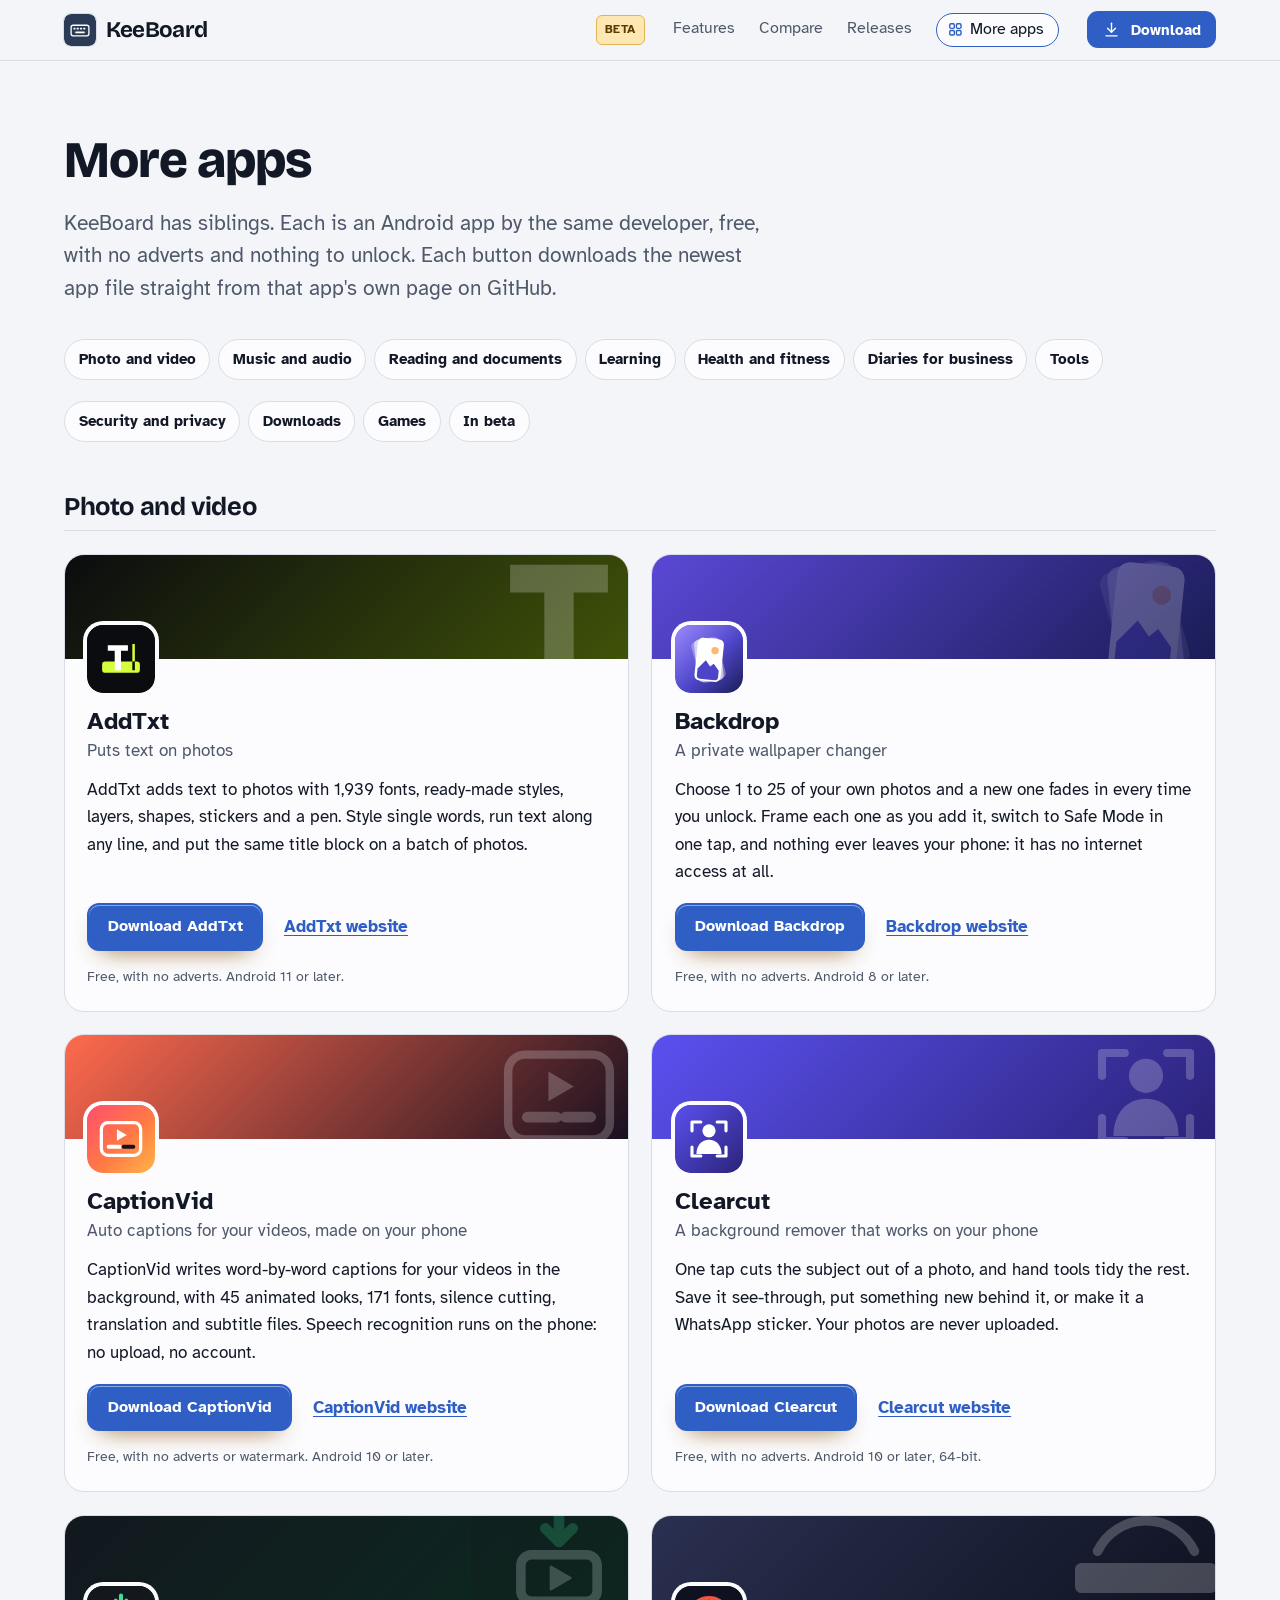
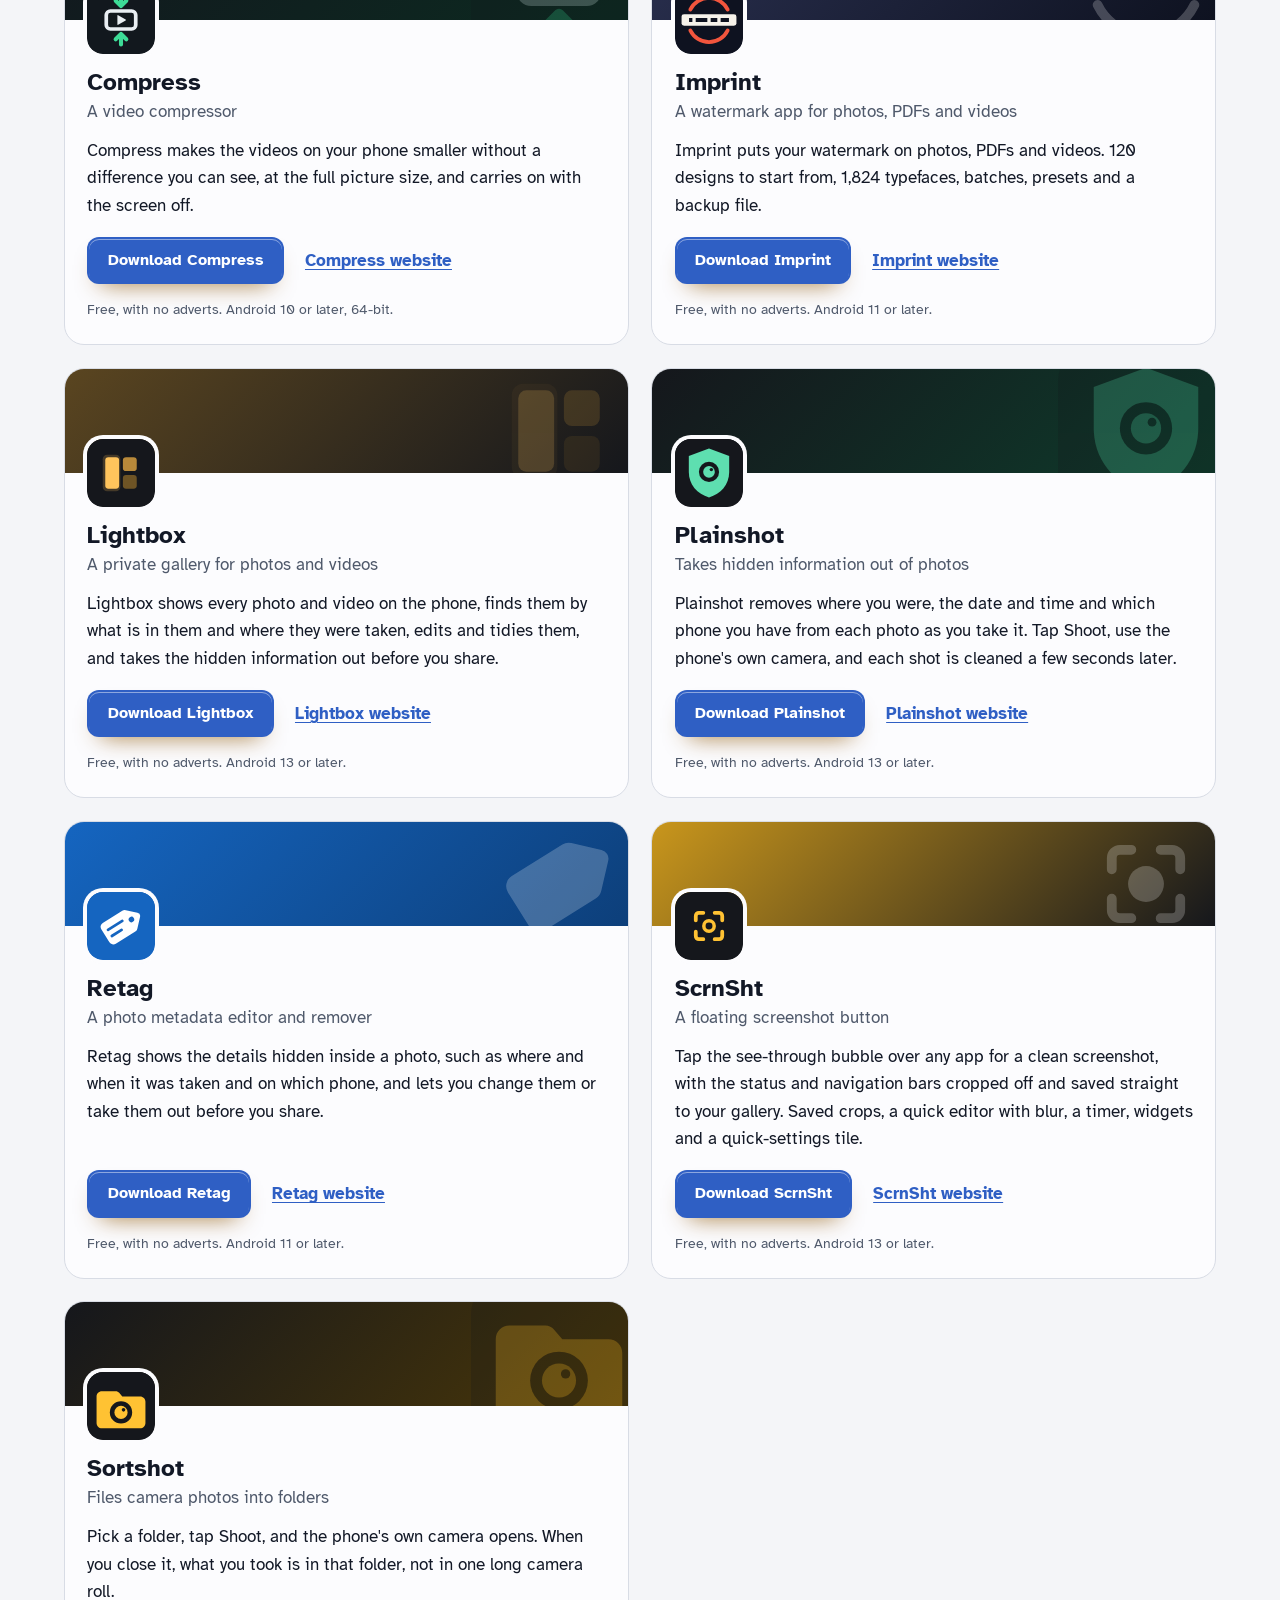
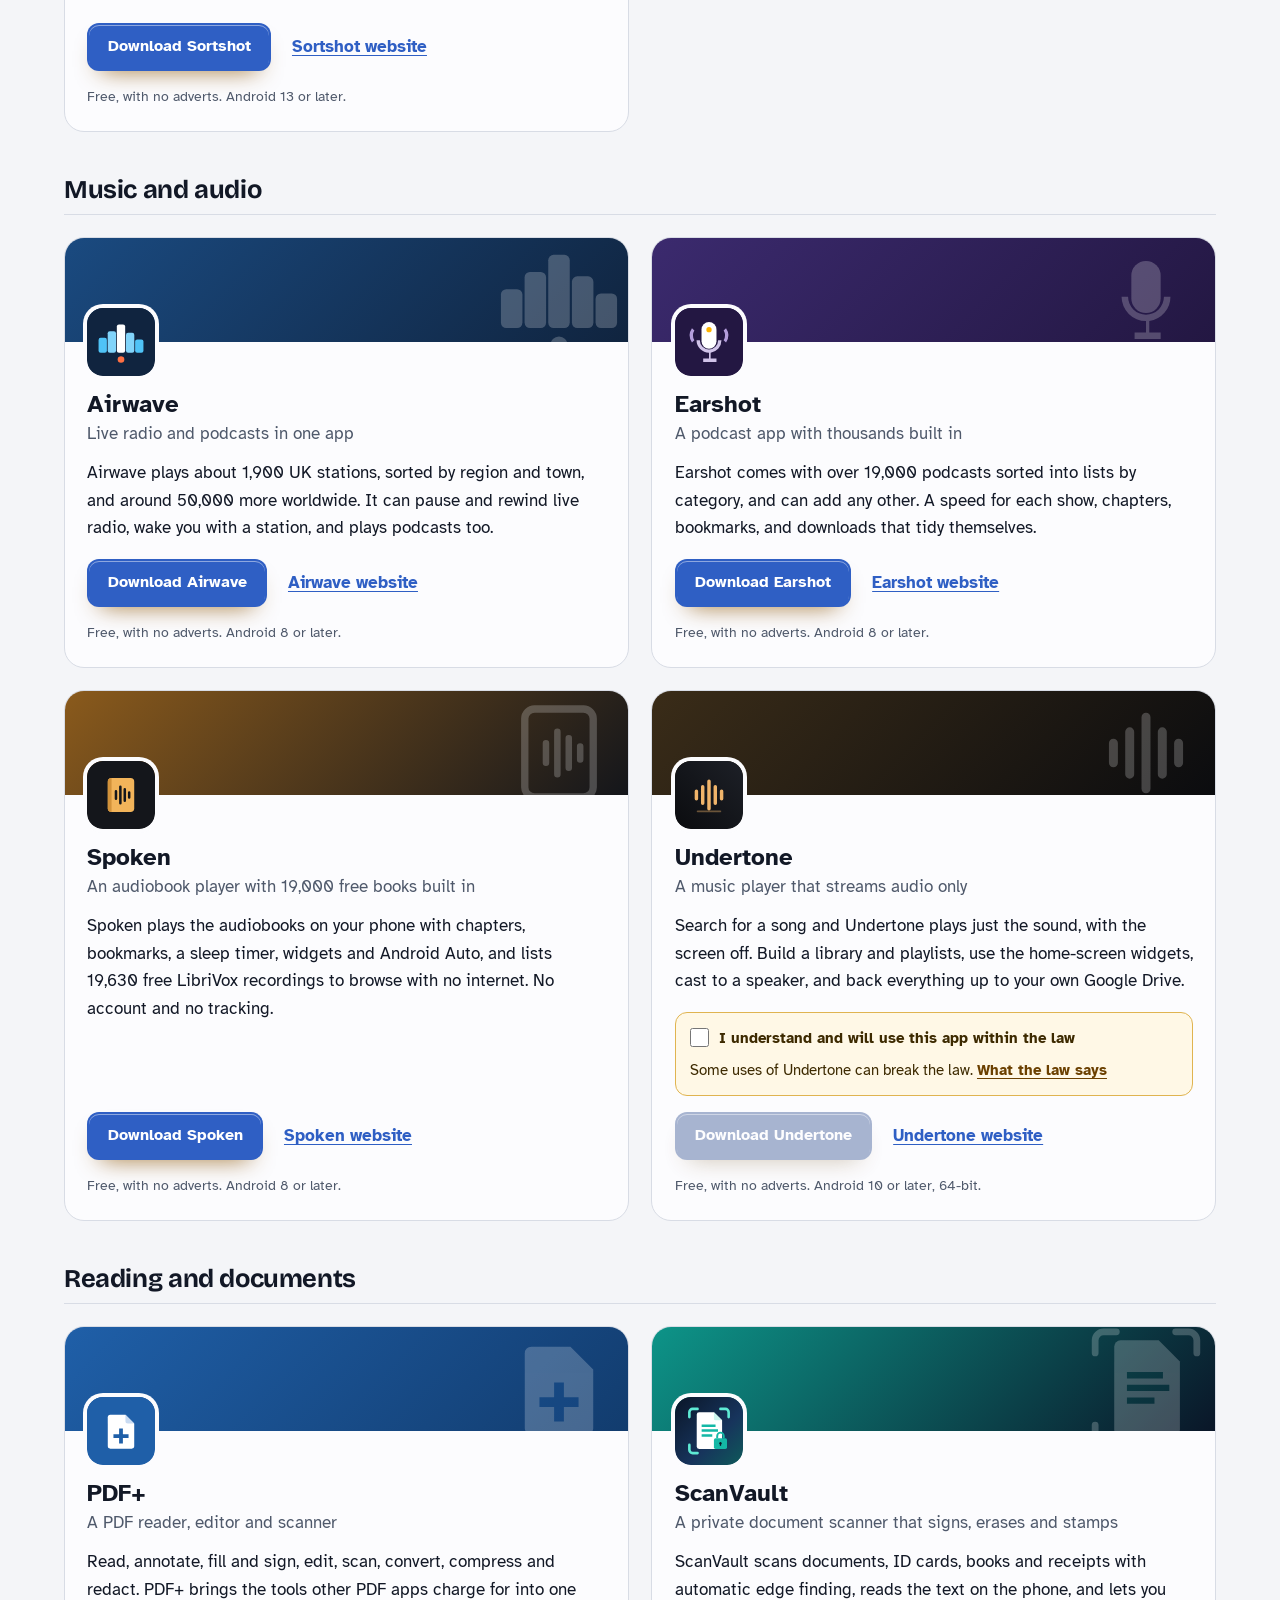
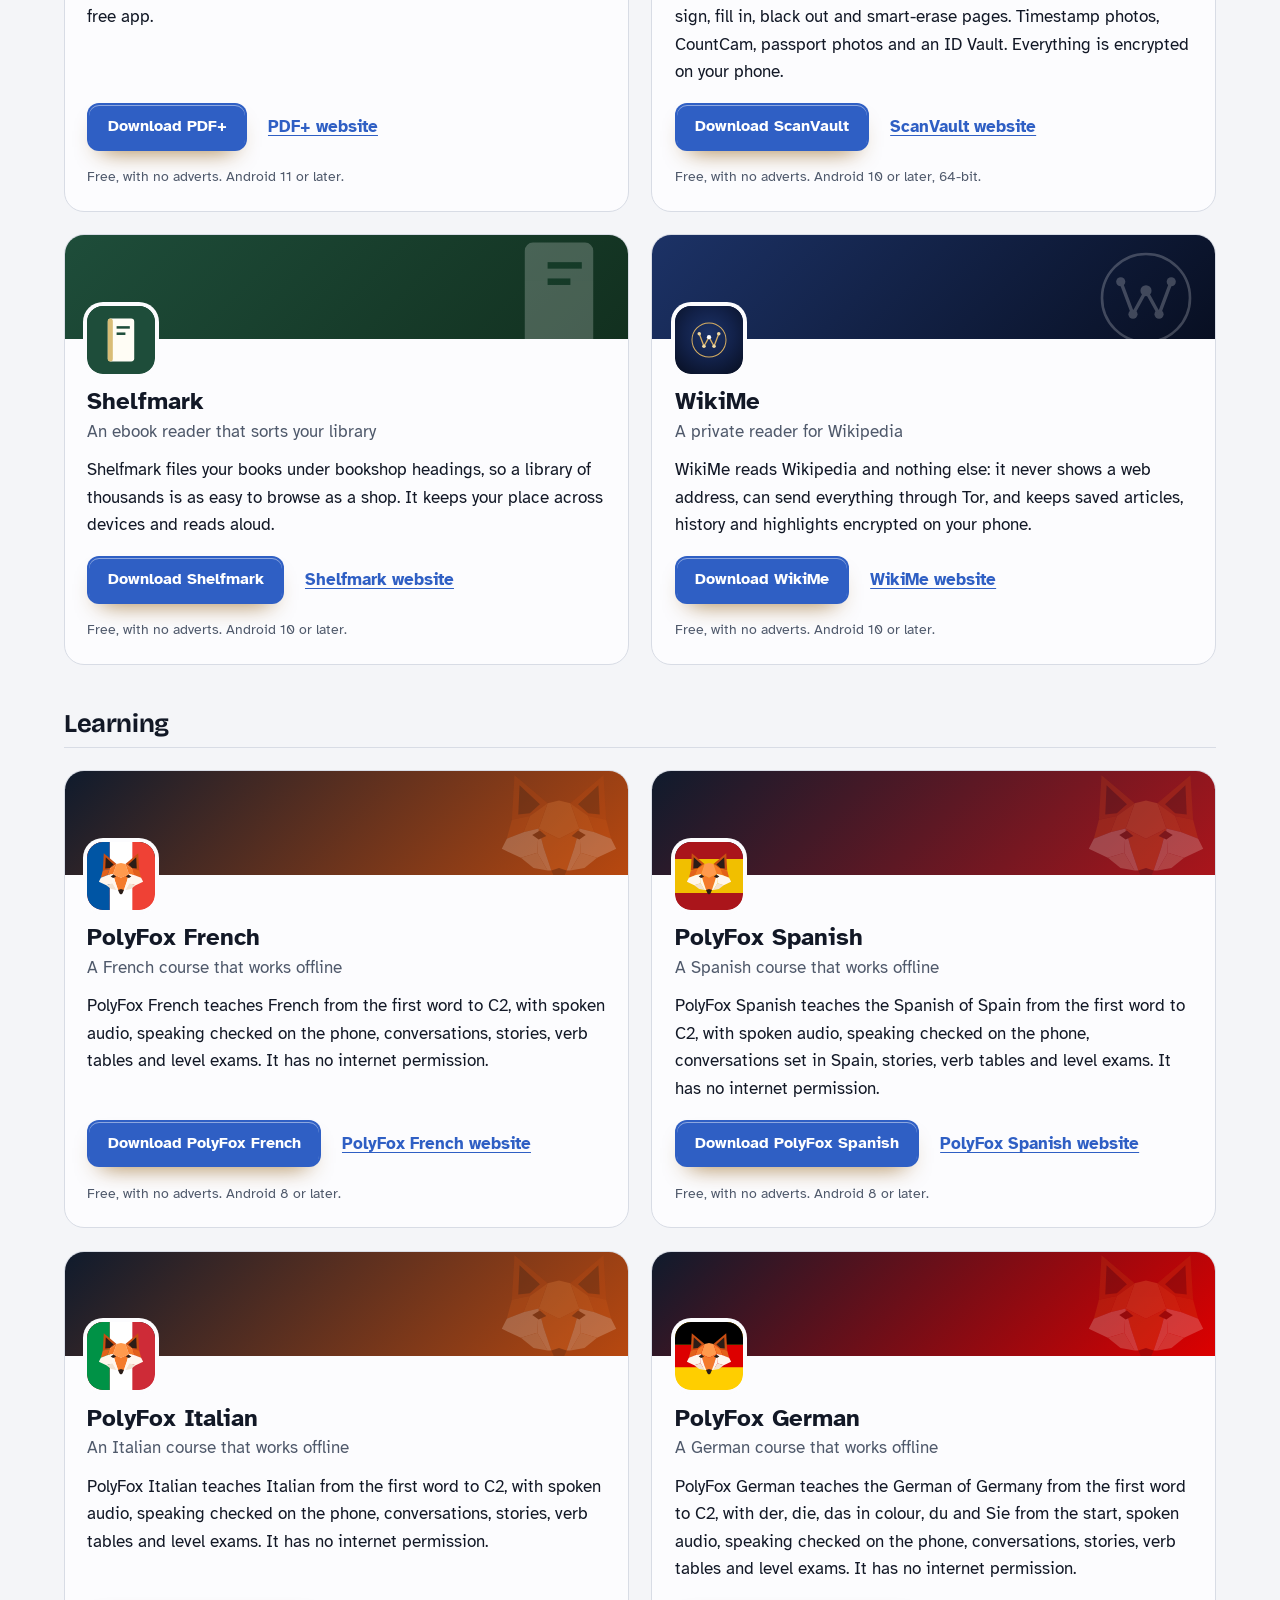
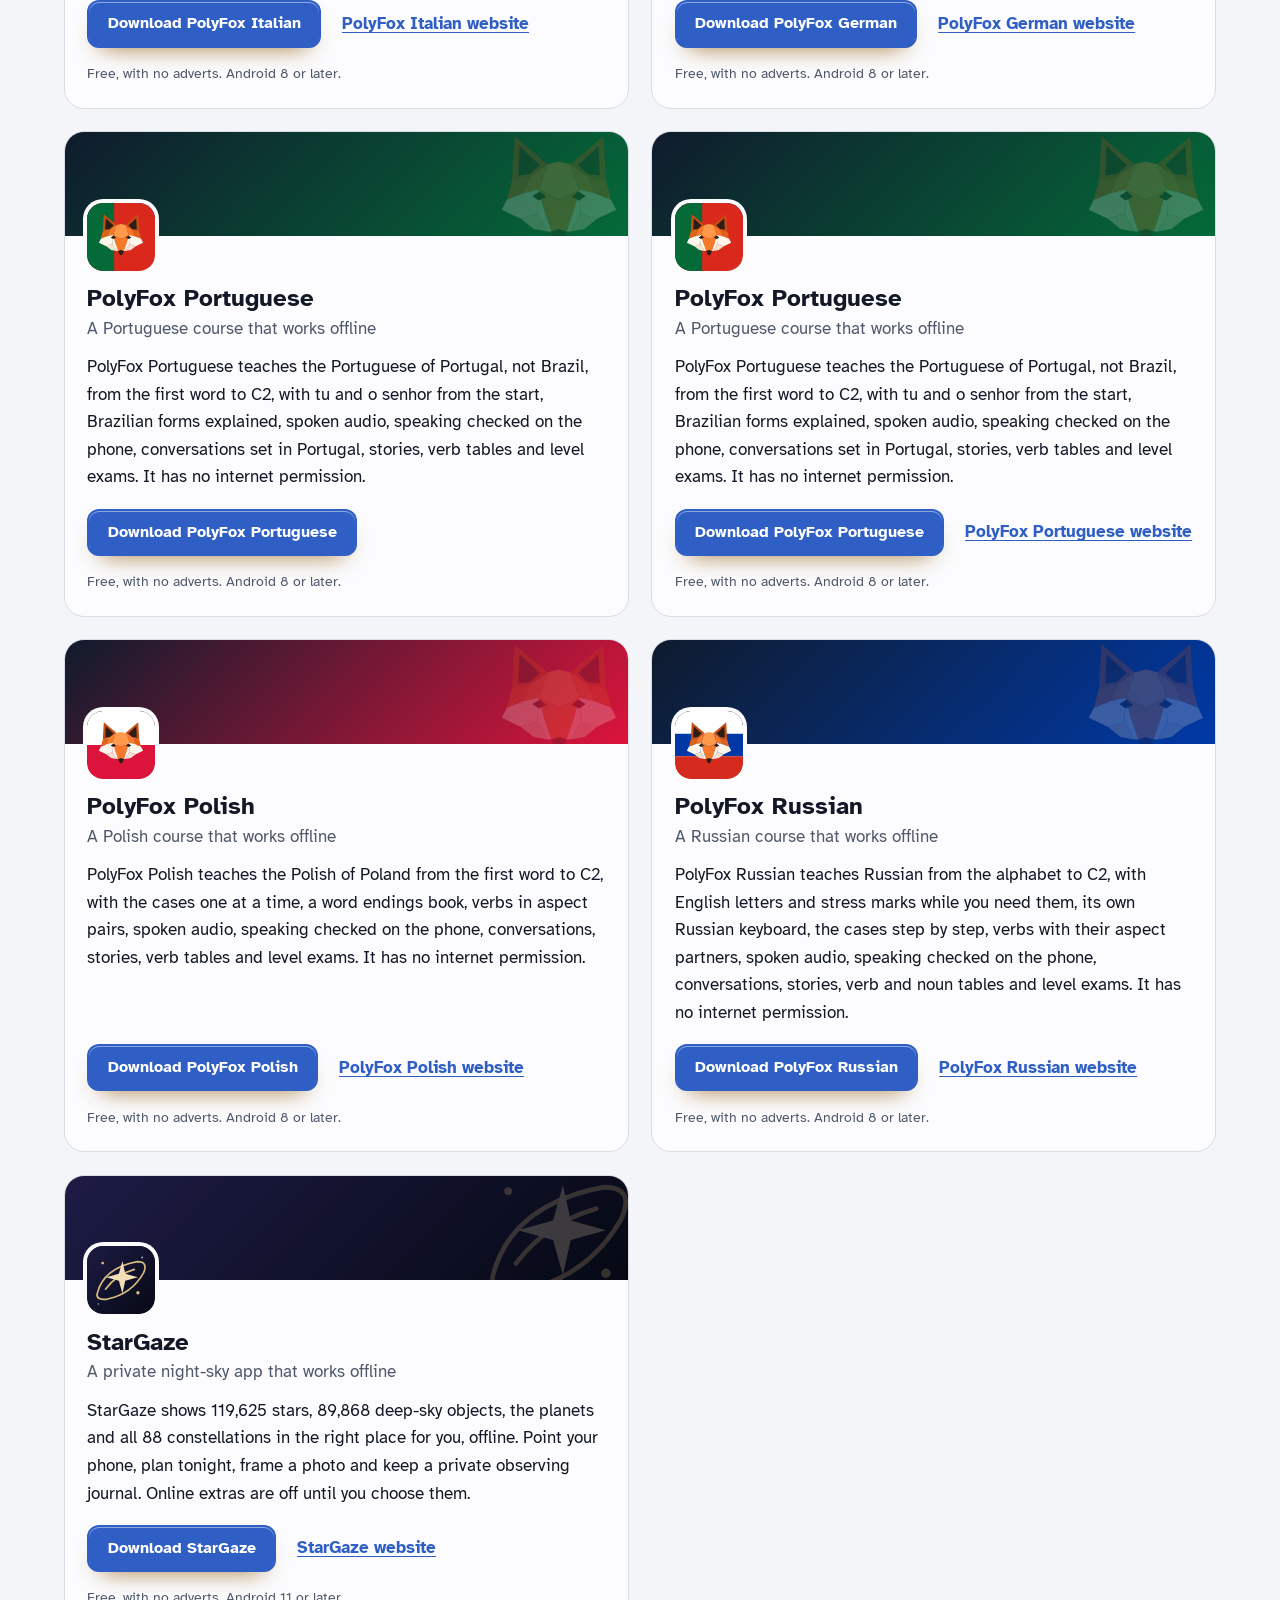
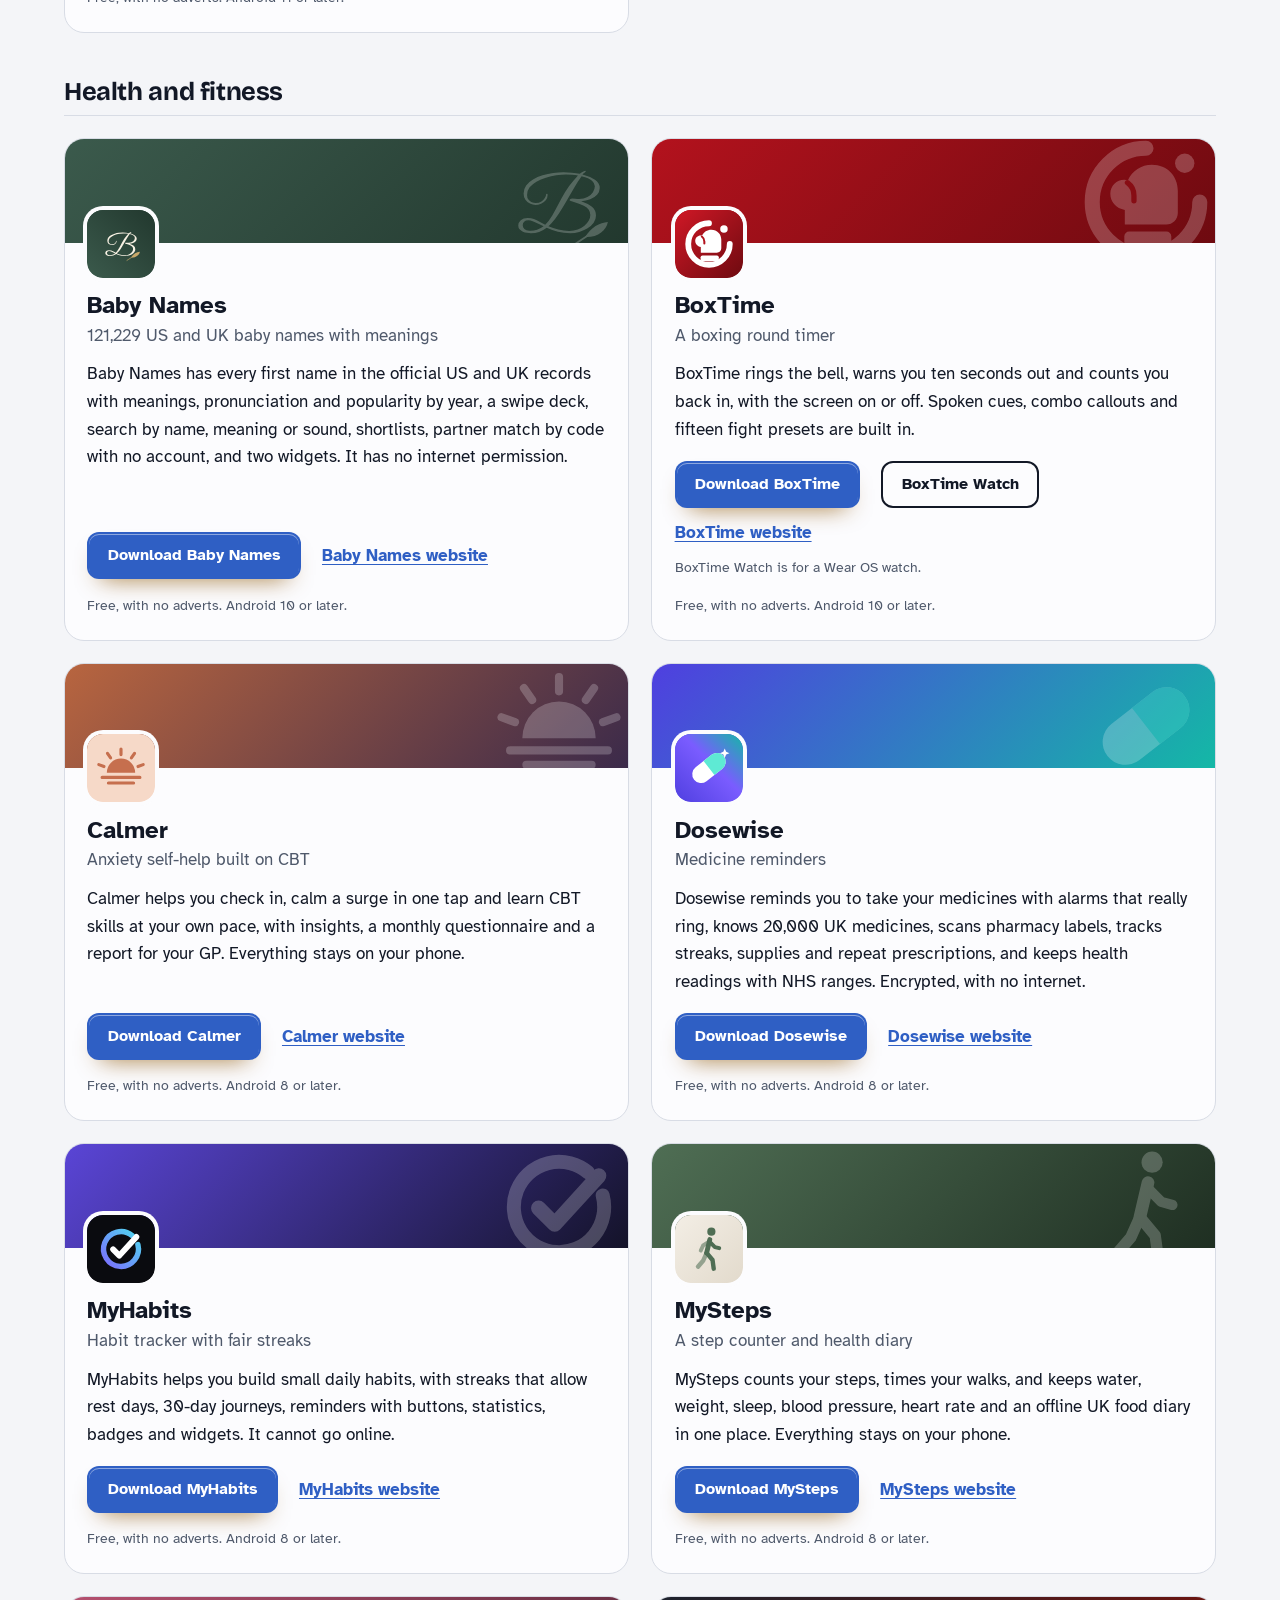
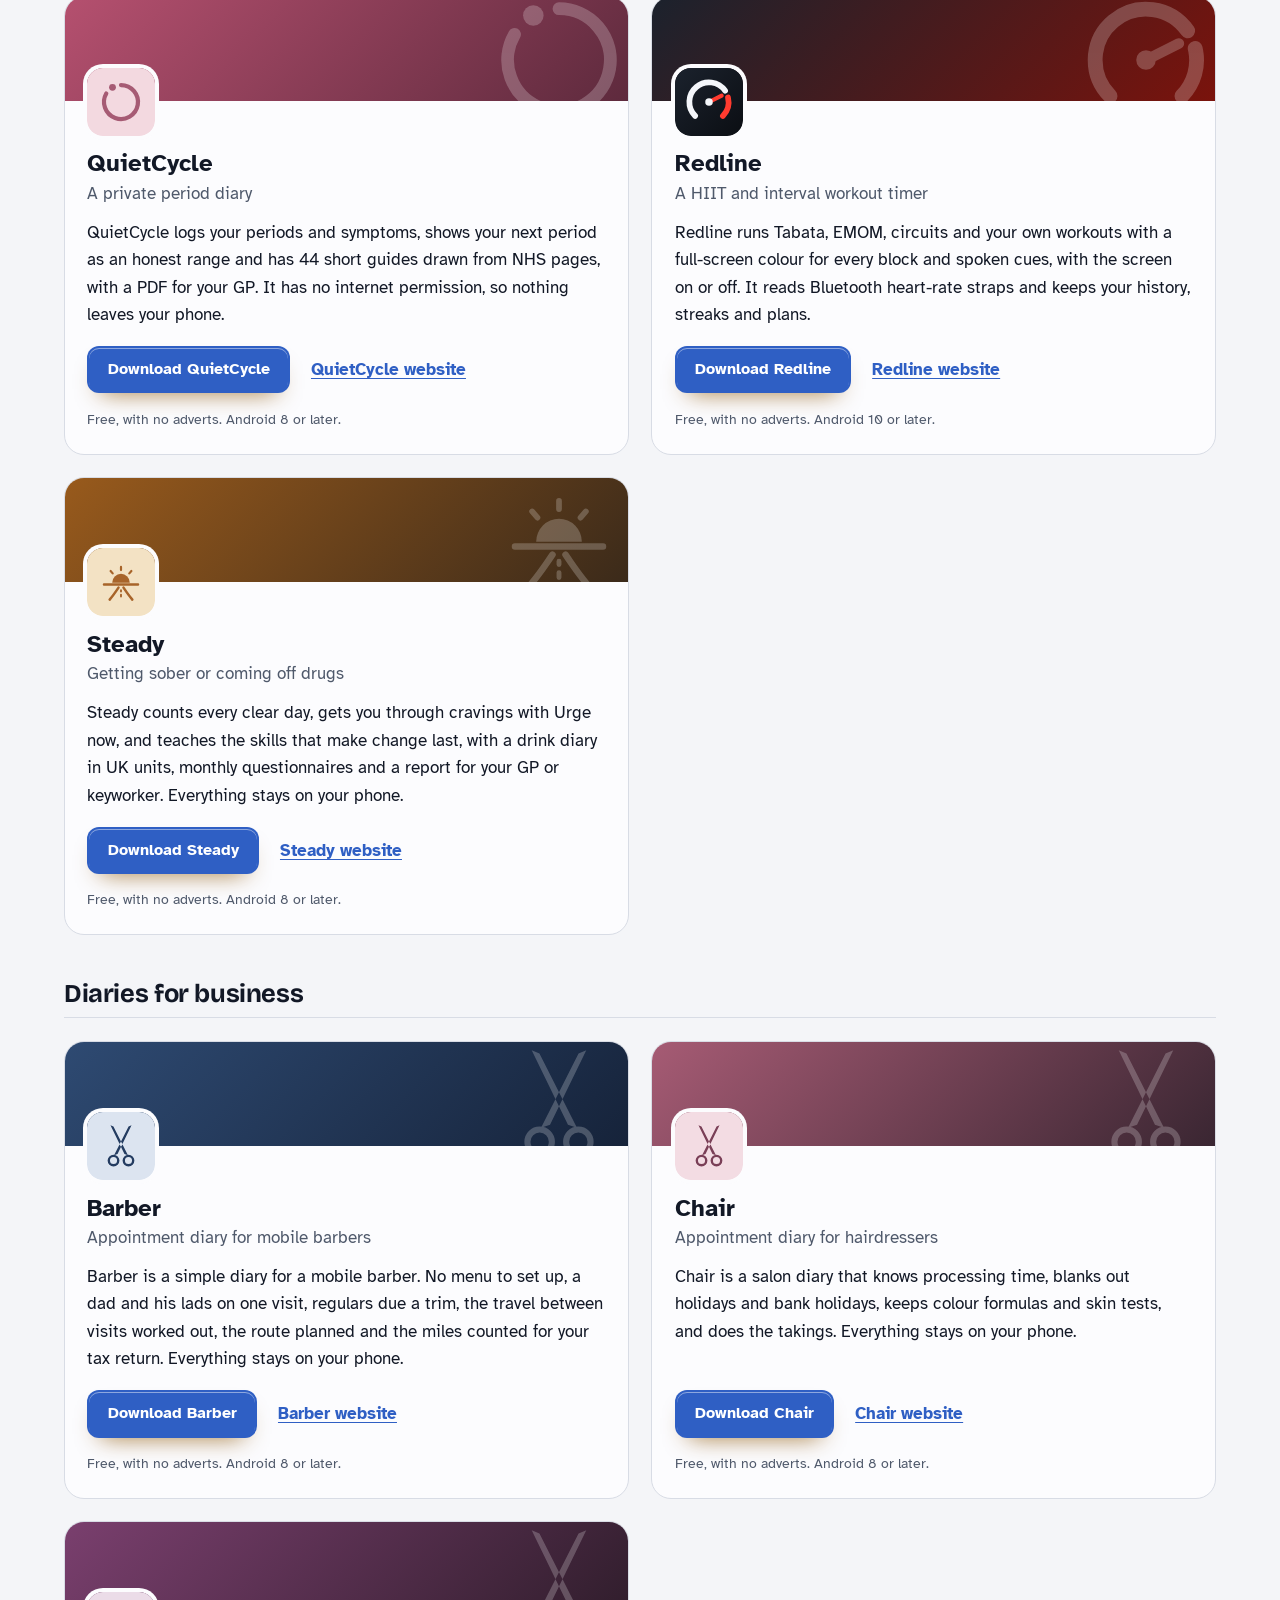
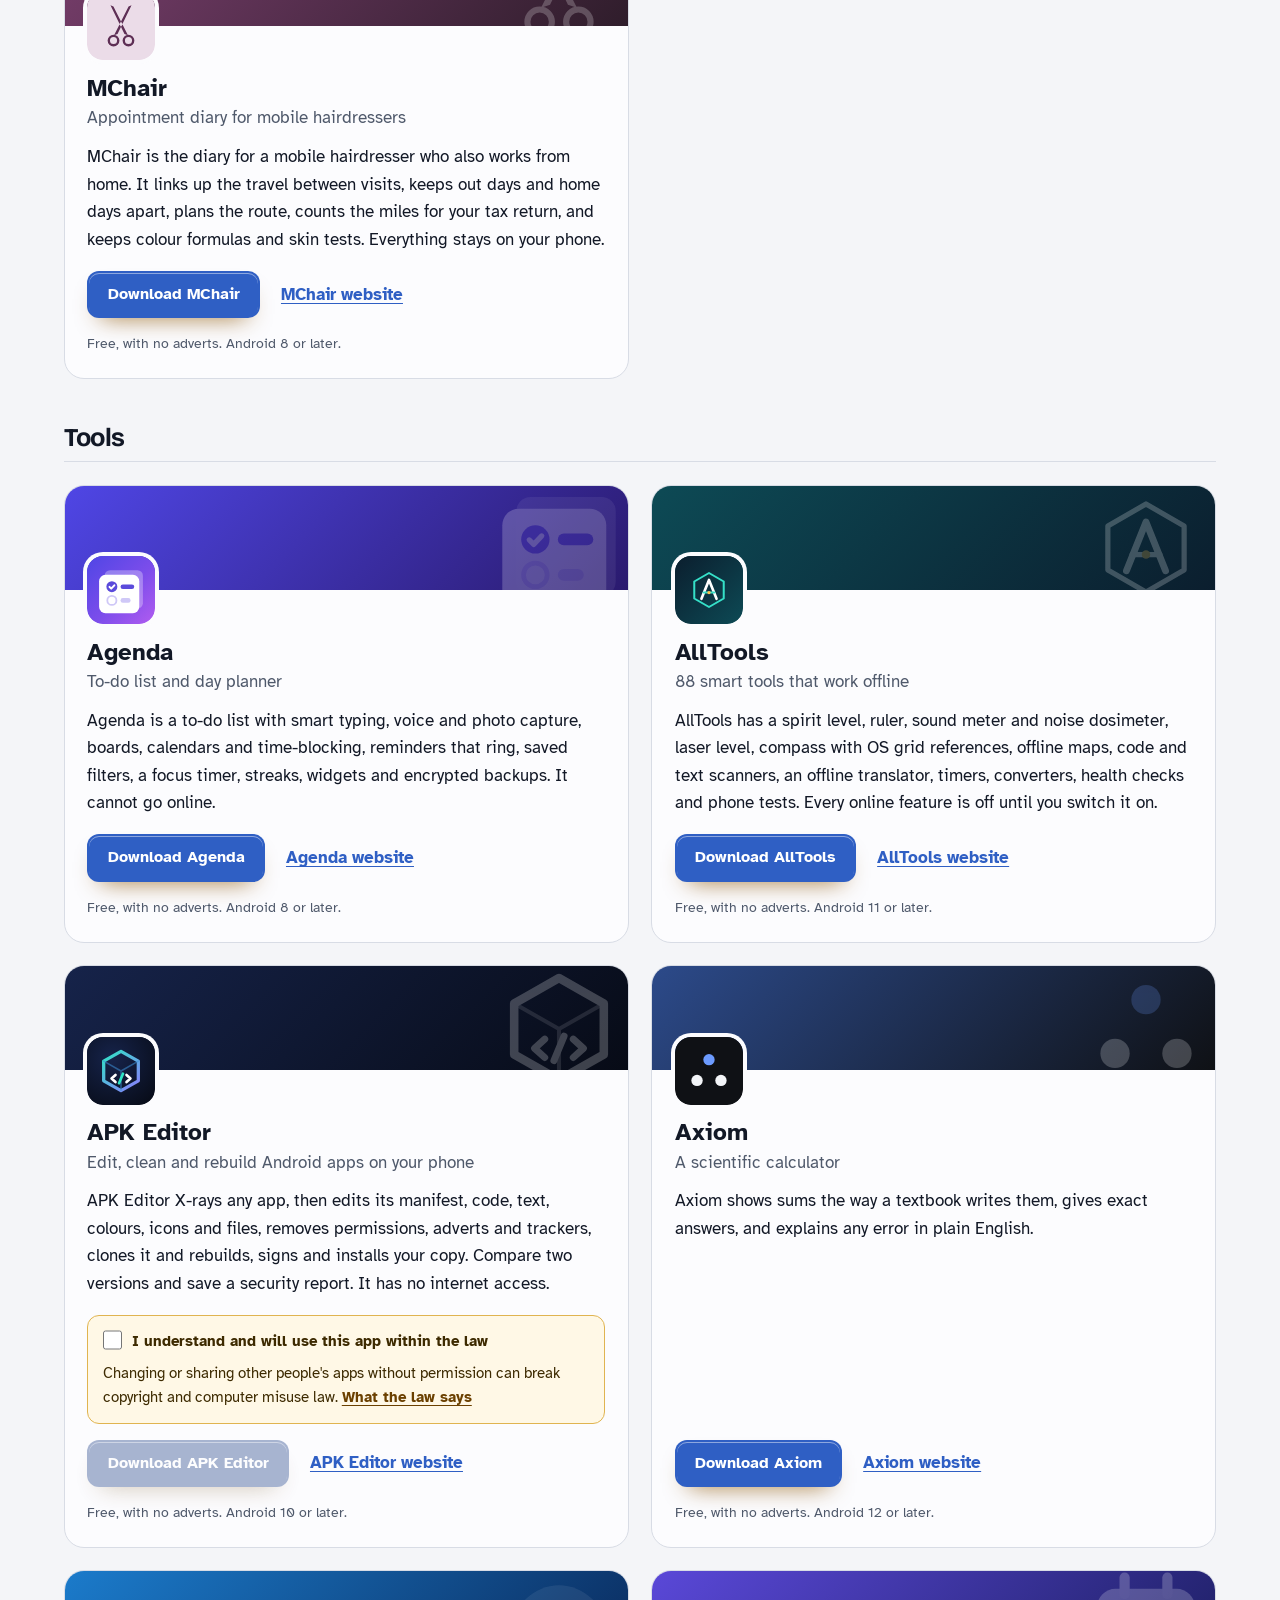
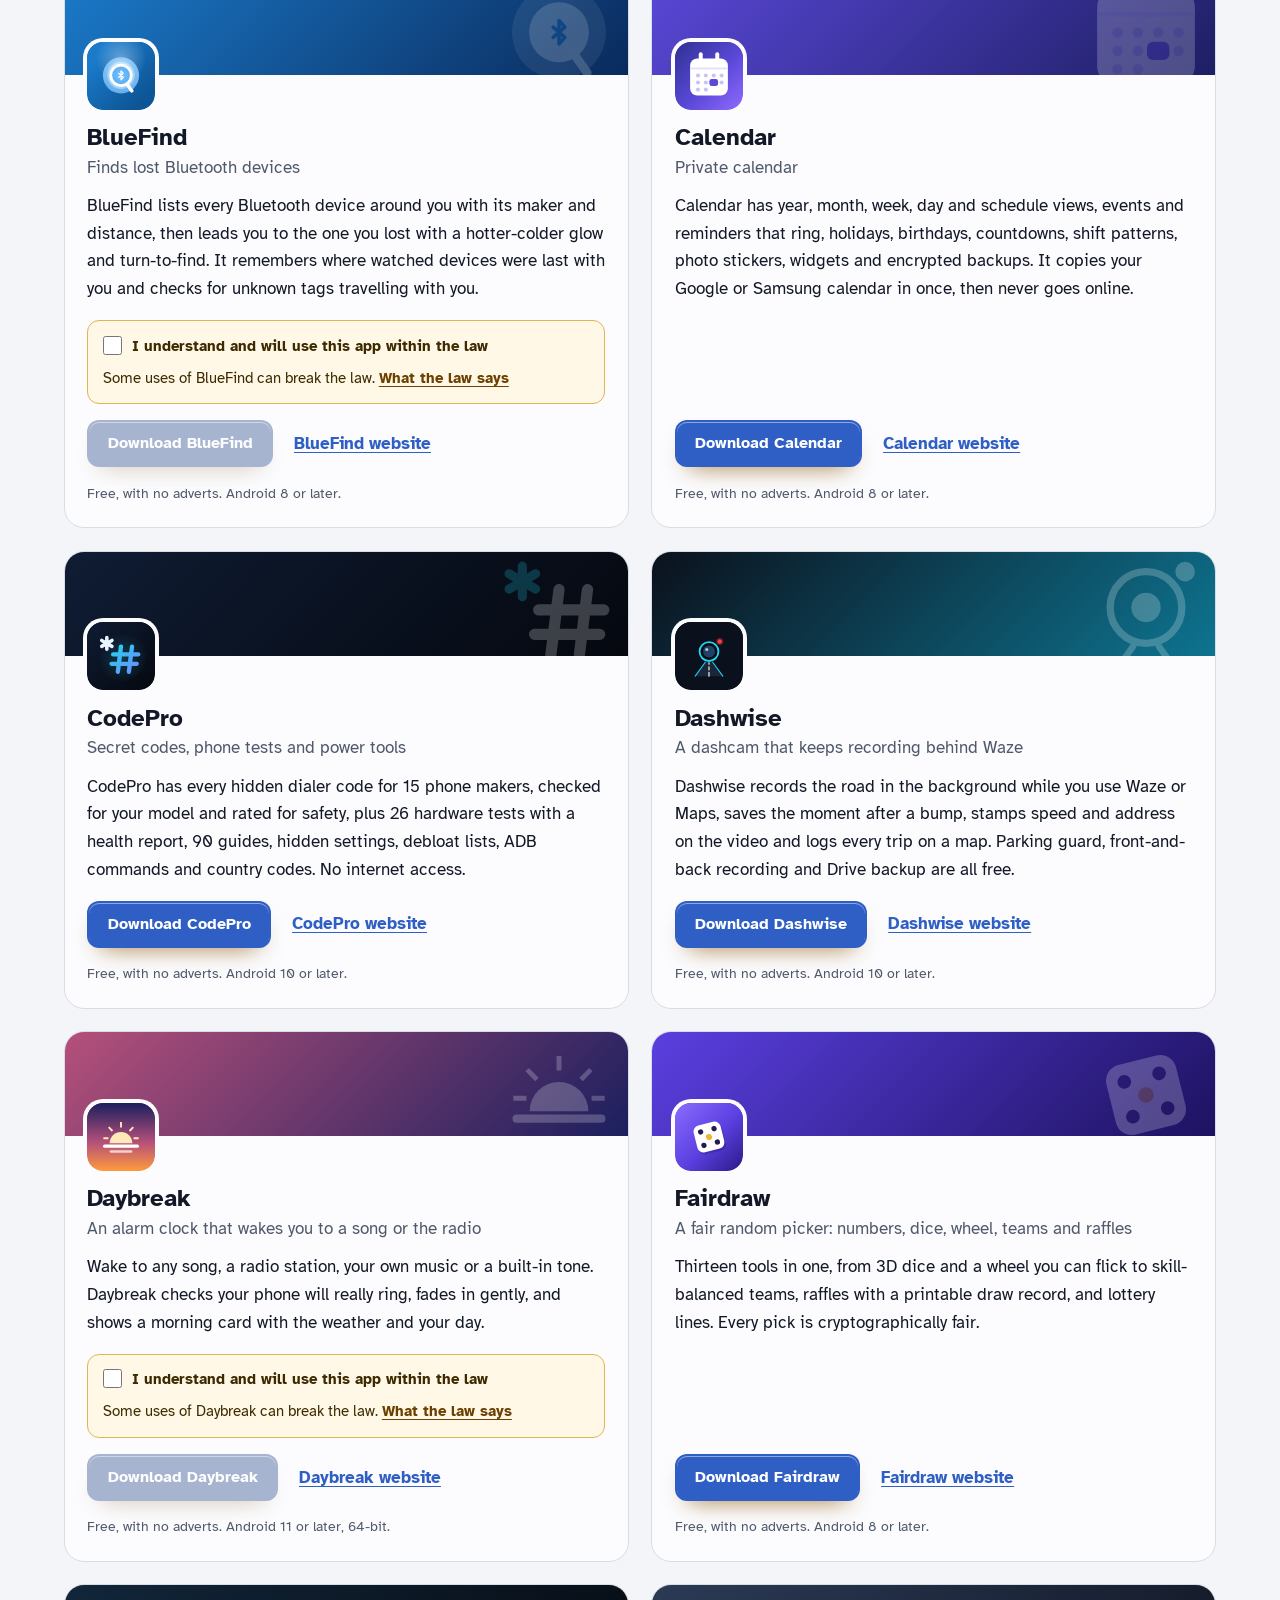
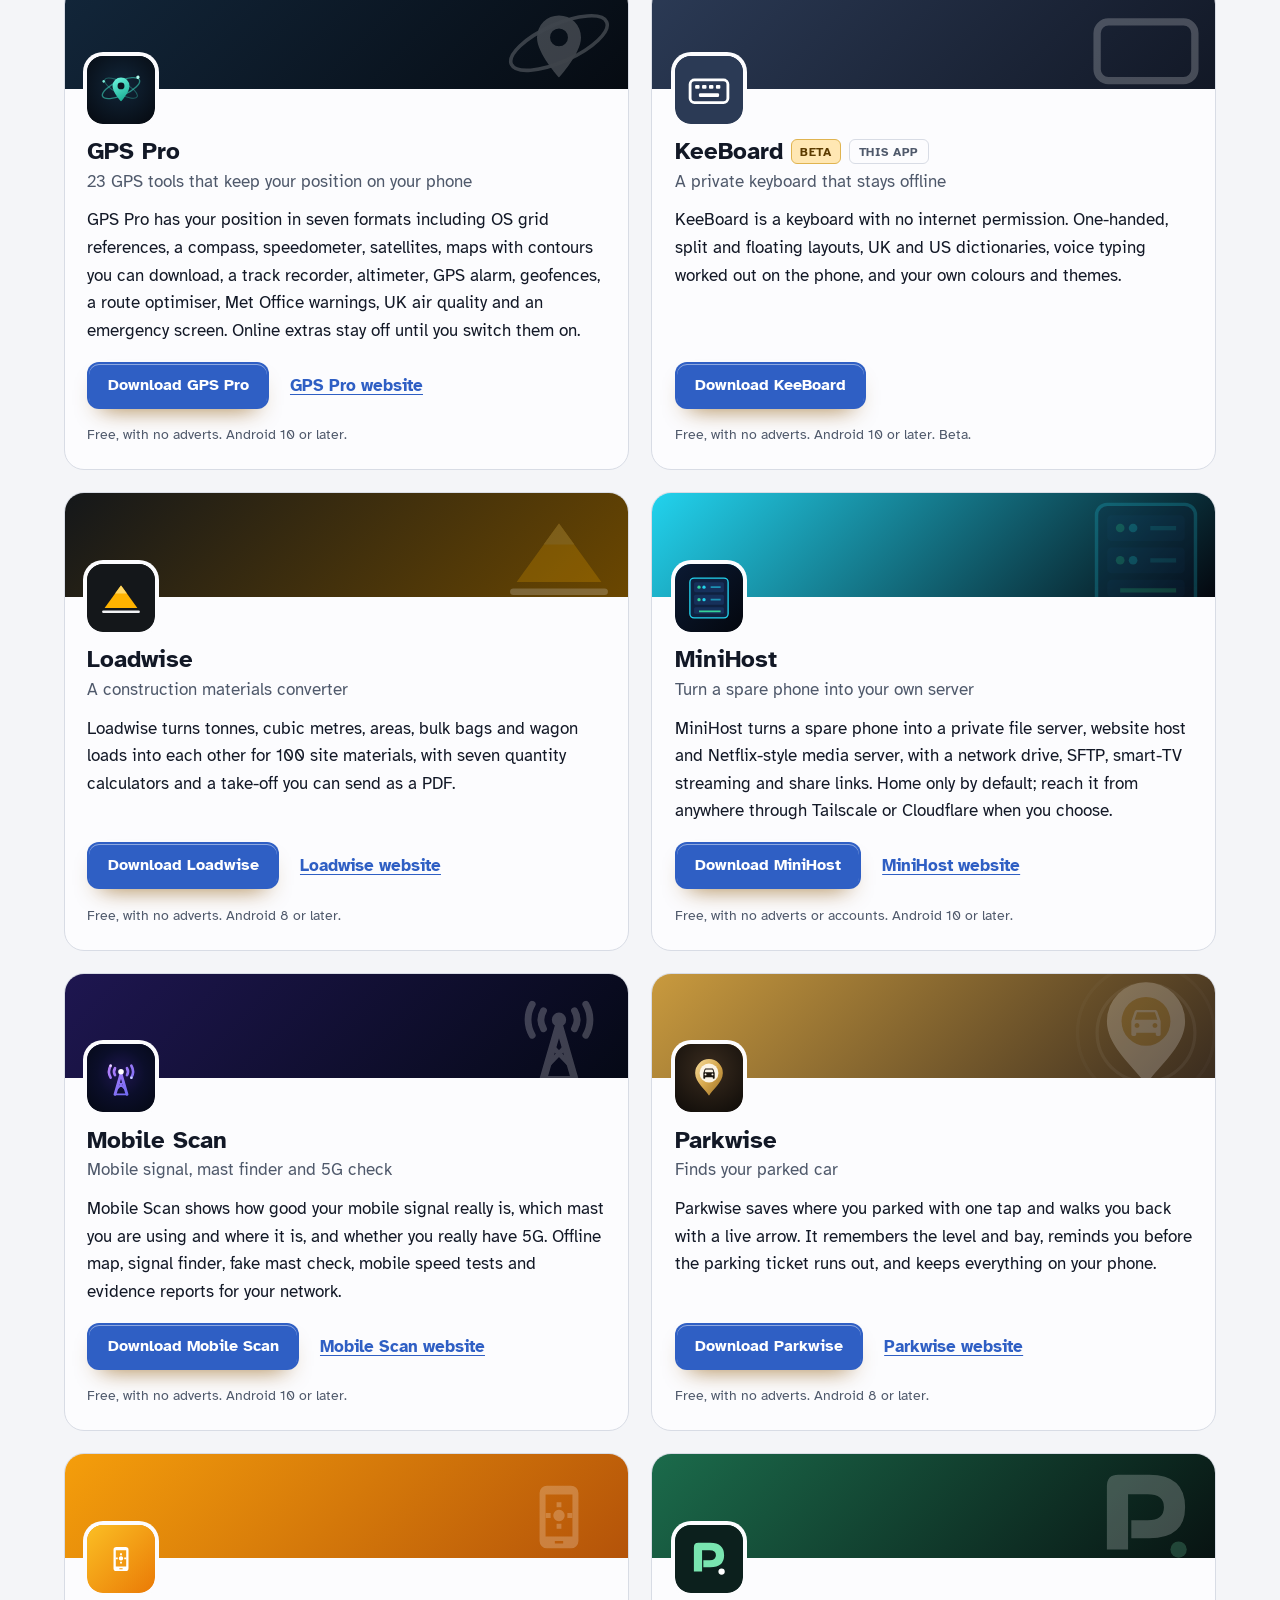
==== commit 89c04279: "More apps: add Baby Names" ====
--- a/more-apps.html
+++ b/more-apps.html
@@ -4,7 +4,7 @@
 <meta charset="utf-8">
 <meta name="viewport" content="width=device-width, initial-scale=1">
 <title>More free Android apps from the maker of KeeBoard</title>
-<meta name="description" content="All 96 free Android apps from the maker of KeeBoard, in one list by category, each with its download and a link to its website.">
+<meta name="description" content="All 97 free Android apps from the maker of KeeBoard, in one list by category, each with its download and a link to its website.">
 <meta name="author" content="Jonathan Jackson">
 <link rel="canonical" href="https://customgpter.github.io/keeboard/more-apps.html">
 <meta name="theme-color" content="#f4f5f8" media="(prefers-color-scheme: light)">
@@ -12,7 +12,7 @@
 <meta property="og:type" content="website">
 <meta property="og:site_name" content="KeeBoard">
 <meta property="og:title" content="More free Android apps from the maker of KeeBoard">
-<meta property="og:description" content="All 96 free Android apps from the maker of KeeBoard, in one list by category, each with its download and a link to its website.">
+<meta property="og:description" content="All 97 free Android apps from the maker of KeeBoard, in one list by category, each with its download and a link to its website.">
 <meta property="og:url" content="https://customgpter.github.io/keeboard/more-apps.html">
 <meta property="og:image" content="https://customgpter.github.io/keeboard/assets/og.png">
 <meta property="og:image:width" content="1200">
@@ -26,7 +26,7 @@
 <link rel="preload" href="./assets/fonts/atkinson-hyperlegible-latin-400-normal.woff2" as="font" type="font/woff2" crossorigin>
 <link rel="stylesheet" href="./assets/site.css?v=1">
 <link rel="stylesheet" href="./assets/house.css?v=1">
-<script type="application/ld+json">{"@context":"https://schema.org","@type":"ItemList","name":"Apps from the maker of KeeBoard","url":"https://customgpter.github.io/keeboard/more-apps.html","itemListElement":[{"@type":"ListItem","position":1,"name":"AddTxt","url":"https://customgpter.github.io/addtxt/"},{"@type":"ListItem","position":2,"name":"Backdrop","url":"https://customgpter.github.io/backdrop/"},{"@type":"ListItem","position":3,"name":"CaptionVid","url":"https://customgpter.github.io/captionvid/"},{"@type":"ListItem","position":4,"name":"Clearcut","url":"https://customgpter.github.io/clearcut/"},{"@type":"ListItem","position":5,"name":"Compress","url":"https://customgpter.github.io/compress/"},{"@type":"ListItem","position":6,"name":"Imprint","url":"https://customgpter.github.io/imprint/"},{"@type":"ListItem","position":7,"name":"Lightbox","url":"https://customgpter.github.io/lightbox/"},{"@type":"ListItem","position":8,"name":"Plainshot","url":"https://customgpter.github.io/plainshot/"},{"@type":"ListItem","position":9,"name":"Retag","url":"https://customgpter.github.io/retag/"},{"@type":"ListItem","position":10,"name":"ScrnSht","url":"https://customgpter.github.io/scrnsht/"},{"@type":"ListItem","position":11,"name":"Sortshot","url":"https://customgpter.github.io/sortshot/"},{"@type":"ListItem","position":12,"name":"Airwave","url":"https://customgpter.github.io/airwave/"},{"@type":"ListItem","position":13,"name":"Earshot","url":"https://customgpter.github.io/earshot/"},{"@type":"ListItem","position":14,"name":"Spoken","url":"https://customgpter.github.io/spoken/"},{"@type":"ListItem","position":15,"name":"Undertone","url":"https://customgpter.github.io/undertone/"},{"@type":"ListItem","position":16,"name":"PDF+","url":"https://customgpter.github.io/pdfplus/"},{"@type":"ListItem","position":17,"name":"ScanVault","url":"https://customgpter.github.io/scanvault/"},{"@type":"ListItem","position":18,"name":"Shelfmark","url":"https://customgpter.github.io/shelfmark/"},{"@type":"ListItem","position":19,"name":"WikiMe","url":"https://customgpter.github.io/wikime/"},{"@type":"ListItem","position":20,"name":"PolyFox French","url":"https://customgpter.github.io/polyfox/"},{"@type":"ListItem","position":21,"name":"PolyFox German","url":"https://customgpter.github.io/polyfox-german/"},{"@type":"ListItem","position":22,"name":"PolyFox Portuguese","url":"https://customgpter.github.io/polyfox-portuguese/"},{"@type":"ListItem","position":23,"name":"PolyFox Polish","url":"https://customgpter.github.io/polyfox-polish/"},{"@type":"ListItem","position":24,"name":"PolyFox Russian","url":"https://customgpter.github.io/polyfox-russian/"},{"@type":"ListItem","position":25,"name":"StarGaze","url":"https://customgpter.github.io/stargaze/"},{"@type":"ListItem","position":26,"name":"BoxTime","url":"https://customgpter.github.io/boxtime/"},{"@type":"ListItem","position":27,"name":"Calmer","url":"https://customgpter.github.io/calmer/"},{"@type":"ListItem","position":28,"name":"Dosewise","url":"https://customgpter.github.io/dosewise/"},{"@type":"ListItem","position":29,"name":"MyHabits","url":"https://customgpter.github.io/myhabits/"},{"@type":"ListItem","position":30,"name":"MySteps","url":"https://customgpter.github.io/mysteps/"},{"@type":"ListItem","position":31,"name":"QuietCycle","url":"https://customgpter.github.io/quietcycle/"},{"@type":"ListItem","position":32,"name":"Redline","url":"https://customgpter.github.io/redline/"},{"@type":"ListItem","position":33,"name":"Steady","url":"https://customgpter.github.io/steady/"},{"@type":"ListItem","position":34,"name":"Barber","url":"https://customgpter.github.io/barber/"},{"@type":"ListItem","position":35,"name":"Chair","url":"https://customgpter.github.io/chair/"},{"@type":"ListItem","position":36,"name":"MChair","url":"https://customgpter.github.io/mchair/"},{"@type":"ListItem","position":37,"name":"Agenda","url":"https://customgpter.github.io/agenda/"},{"@type":"ListItem","position":38,"name":"AllTools","url":"https://customgpter.github.io/alltools/"},{"@type":"ListItem","position":39,"name":"APK Editor","url":"https://customgpter.github.io/apkeditor/"},{"@type":"ListItem","position":40,"name":"Axiom","url":"https://customgpter.github.io/axiom/"},{"@type":"ListItem","position":41,"name":"BlueFind","url":"https://customgpter.github.io/bluefind/"},{"@type":"ListItem","position":42,"name":"Calendar","url":"https://customgpter.github.io/calendar/"},{"@type":"ListItem","position":43,"name":"CodePro","url":"https://customgpter.github.io/codepro/"},{"@type":"ListItem","position":44,"name":"Dashwise","url":"https://customgpter.github.io/dashwise/"},{"@type":"ListItem","position":45,"name":"Daybreak","url":"https://customgpter.github.io/daybreak/"},{"@type":"ListItem","position":46,"name":"Fairdraw","url":"https://customgpter.github.io/fairdraw/"},{"@type":"ListItem","position":47,"name":"GPS Pro","url":"https://customgpter.github.io/gpspro/"},{"@type":"ListItem","position":48,"name":"KeeBoard","url":"https://customgpter.github.io/keeboard/"},{"@type":"ListItem","position":49,"name":"Loadwise","url":"https://customgpter.github.io/loadwise/"},{"@type":"ListItem","position":50,"name":"MiniHost","url":"https://customgpter.github.io/minihost/"},{"@type":"ListItem","position":51,"name":"Mobile Scan","url":"https://customgpter.github.io/mobilescan/"},{"@type":"ListItem","position":52,"name":"Parkwise","url":"https://customgpter.github.io/parkwise/"},{"@type":"ListItem","position":53,"name":"Pocketmind","url":"https://customgpter.github.io/pocketmind/"},{"@type":"ListItem","position":54,"name":"Refine","url":"https://customgpter.github.io/refine/"},{"@type":"ListItem","position":55,"name":"Shiftwise","url":"https://customgpter.github.io/shiftwise/"},{"@type":"ListItem","position":56,"name":"SimpleCalc","url":"https://customgpter.github.io/simplecalc/"},{"@type":"ListItem","position":57,"name":"Skyline","url":"https://customgpter.github.io/skyline/"},{"@type":"ListItem","position":58,"name":"Slipway","url":"https://customgpter.github.io/slipway/"},{"@type":"ListItem","position":59,"name":"Tagger","url":"https://customgpter.github.io/tagger/"},{"@type":"ListItem","position":60,"name":"TotalClean","url":"https://customgpter.github.io/totalclean/"},{"@type":"ListItem","position":61,"name":"TVLink","url":"https://customgpter.github.io/tvlink/"},{"@type":"ListItem","position":62,"name":"Unbox","url":"https://customgpter.github.io/unbox/"},{"@type":"ListItem","position":63,"name":"WhatsKeep","url":"https://customgpter.github.io/whatskeep/"},{"@type":"ListItem","position":64,"name":"WiFi Scan","url":"https://customgpter.github.io/wifiscan/"},{"@type":"ListItem","position":65,"name":"Auditly","url":"https://customgpter.github.io/auditly/"},{"@type":"ListItem","position":66,"name":"Backchannel","url":"https://customgpter.github.io/backchannel/"},{"@type":"ListItem","position":67,"name":"ENotes","url":"https://customgpter.github.io/enotes/"},{"@type":"ListItem","position":68,"name":"FindMe","url":"https://customgpter.github.io/findme/"},{"@type":"ListItem","position":69,"name":"iLock","url":"https://customgpter.github.io/ilock/"},{"@type":"ListItem","position":70,"name":"ImSafe","url":"https://customgpter.github.io/imsafe/"},{"@type":"ListItem","position":71,"name":"IShred","url":"https://customgpter.github.io/ishred/"},{"@type":"ListItem","position":72,"name":"LockBox","url":"https://customgpter.github.io/lockbox/"},{"@type":"ListItem","position":73,"name":"PassVault","url":"https://customgpter.github.io/passvault/"},{"@type":"ListItem","position":74,"name":"SpyFind","url":"https://customgpter.github.io/spyfind/"},{"@type":"ListItem","position":75,"name":"TextWipe","url":"https://customgpter.github.io/textwipe/"},{"@type":"ListItem","position":76,"name":"Tracewire","url":"https://customgpter.github.io/tracewire/"},{"@type":"ListItem","position":77,"name":"Vigil","url":"https://customgpter.github.io/vigil/"},{"@type":"ListItem","position":78,"name":"Grab","url":"https://customgpter.github.io/grab/"},{"@type":"ListItem","position":79,"name":"Swarm","url":"https://customgpter.github.io/swarm/"},{"@type":"ListItem","position":80,"name":"Plane Games","url":"https://customgpter.github.io/plane-games/"},{"@type":"ListItem","position":81,"name":"Ninefold","url":"https://customgpter.github.io/ninefold/"},{"@type":"ListItem","position":82,"name":"Cubewise","url":"https://customgpter.github.io/cubewise/"},{"@type":"ListItem","position":83,"name":"Tilewise","url":"https://customgpter.github.io/tilewise/"},{"@type":"ListItem","position":84,"name":"Letterwise","url":"https://customgpter.github.io/letterwise/"},{"@type":"ListItem","position":85,"name":"Kingside","url":"https://customgpter.github.io/kingside/"},{"@type":"ListItem","position":86,"name":"Deckhand","url":"https://customgpter.github.io/deckhand/"},{"@type":"ListItem","position":87,"name":"SNESForge","url":"https://customgpter.github.io/snesforge/"},{"@type":"ListItem","position":88,"name":"Fame Boy","url":"https://customgpter.github.io/fameboy/"},{"@type":"ListItem","position":89,"name":"PSPPro","url":"https://customgpter.github.io/psppro/"},{"@type":"ListItem","position":90,"name":"MegaGen","url":"https://customgpter.github.io/megagen/"},{"@type":"ListItem","position":91,"name":"QVR","url":"https://customgpter.github.io/qvr/"},{"@type":"ListItem","position":92,"name":"QVR Watch","url":"https://customgpter.github.io/qvr-watch/"},{"@type":"ListItem","position":93,"name":"QVRLite","url":"https://customgpter.github.io/qvrlite/"},{"@type":"ListItem","position":94,"name":"Onionz","url":"https://customgpter.github.io/onionz/"},{"@type":"ListItem","position":95,"name":"OnionzWeb","url":"https://customgpter.github.io/onionzweb/"}]}</script>
+<script type="application/ld+json">{"@context":"https://schema.org","@type":"ItemList","name":"Apps from the maker of KeeBoard","url":"https://customgpter.github.io/keeboard/more-apps.html","itemListElement":[{"@type":"ListItem","position":1,"name":"AddTxt","url":"https://customgpter.github.io/addtxt/"},{"@type":"ListItem","position":2,"name":"Backdrop","url":"https://customgpter.github.io/backdrop/"},{"@type":"ListItem","position":3,"name":"CaptionVid","url":"https://customgpter.github.io/captionvid/"},{"@type":"ListItem","position":4,"name":"Clearcut","url":"https://customgpter.github.io/clearcut/"},{"@type":"ListItem","position":5,"name":"Compress","url":"https://customgpter.github.io/compress/"},{"@type":"ListItem","position":6,"name":"Imprint","url":"https://customgpter.github.io/imprint/"},{"@type":"ListItem","position":7,"name":"Lightbox","url":"https://customgpter.github.io/lightbox/"},{"@type":"ListItem","position":8,"name":"Plainshot","url":"https://customgpter.github.io/plainshot/"},{"@type":"ListItem","position":9,"name":"Retag","url":"https://customgpter.github.io/retag/"},{"@type":"ListItem","position":10,"name":"ScrnSht","url":"https://customgpter.github.io/scrnsht/"},{"@type":"ListItem","position":11,"name":"Sortshot","url":"https://customgpter.github.io/sortshot/"},{"@type":"ListItem","position":12,"name":"Airwave","url":"https://customgpter.github.io/airwave/"},{"@type":"ListItem","position":13,"name":"Earshot","url":"https://customgpter.github.io/earshot/"},{"@type":"ListItem","position":14,"name":"Spoken","url":"https://customgpter.github.io/spoken/"},{"@type":"ListItem","position":15,"name":"Undertone","url":"https://customgpter.github.io/undertone/"},{"@type":"ListItem","position":16,"name":"PDF+","url":"https://customgpter.github.io/pdfplus/"},{"@type":"ListItem","position":17,"name":"ScanVault","url":"https://customgpter.github.io/scanvault/"},{"@type":"ListItem","position":18,"name":"Shelfmark","url":"https://customgpter.github.io/shelfmark/"},{"@type":"ListItem","position":19,"name":"WikiMe","url":"https://customgpter.github.io/wikime/"},{"@type":"ListItem","position":20,"name":"PolyFox French","url":"https://customgpter.github.io/polyfox/"},{"@type":"ListItem","position":21,"name":"PolyFox German","url":"https://customgpter.github.io/polyfox-german/"},{"@type":"ListItem","position":22,"name":"PolyFox Portuguese","url":"https://customgpter.github.io/polyfox-portuguese/"},{"@type":"ListItem","position":23,"name":"PolyFox Polish","url":"https://customgpter.github.io/polyfox-polish/"},{"@type":"ListItem","position":24,"name":"PolyFox Russian","url":"https://customgpter.github.io/polyfox-russian/"},{"@type":"ListItem","position":25,"name":"StarGaze","url":"https://customgpter.github.io/stargaze/"},{"@type":"ListItem","position":26,"name":"Baby Names","url":"https://customgpter.github.io/babynames/"},{"@type":"ListItem","position":27,"name":"BoxTime","url":"https://customgpter.github.io/boxtime/"},{"@type":"ListItem","position":28,"name":"Calmer","url":"https://customgpter.github.io/calmer/"},{"@type":"ListItem","position":29,"name":"Dosewise","url":"https://customgpter.github.io/dosewise/"},{"@type":"ListItem","position":30,"name":"MyHabits","url":"https://customgpter.github.io/myhabits/"},{"@type":"ListItem","position":31,"name":"MySteps","url":"https://customgpter.github.io/mysteps/"},{"@type":"ListItem","position":32,"name":"QuietCycle","url":"https://customgpter.github.io/quietcycle/"},{"@type":"ListItem","position":33,"name":"Redline","url":"https://customgpter.github.io/redline/"},{"@type":"ListItem","position":34,"name":"Steady","url":"https://customgpter.github.io/steady/"},{"@type":"ListItem","position":35,"name":"Barber","url":"https://customgpter.github.io/barber/"},{"@type":"ListItem","position":36,"name":"Chair","url":"https://customgpter.github.io/chair/"},{"@type":"ListItem","position":37,"name":"MChair","url":"https://customgpter.github.io/mchair/"},{"@type":"ListItem","position":38,"name":"Agenda","url":"https://customgpter.github.io/agenda/"},{"@type":"ListItem","position":39,"name":"AllTools","url":"https://customgpter.github.io/alltools/"},{"@type":"ListItem","position":40,"name":"APK Editor","url":"https://customgpter.github.io/apkeditor/"},{"@type":"ListItem","position":41,"name":"Axiom","url":"https://customgpter.github.io/axiom/"},{"@type":"ListItem","position":42,"name":"BlueFind","url":"https://customgpter.github.io/bluefind/"},{"@type":"ListItem","position":43,"name":"Calendar","url":"https://customgpter.github.io/calendar/"},{"@type":"ListItem","position":44,"name":"CodePro","url":"https://customgpter.github.io/codepro/"},{"@type":"ListItem","position":45,"name":"Dashwise","url":"https://customgpter.github.io/dashwise/"},{"@type":"ListItem","position":46,"name":"Daybreak","url":"https://customgpter.github.io/daybreak/"},{"@type":"ListItem","position":47,"name":"Fairdraw","url":"https://customgpter.github.io/fairdraw/"},{"@type":"ListItem","position":48,"name":"GPS Pro","url":"https://customgpter.github.io/gpspro/"},{"@type":"ListItem","position":49,"name":"KeeBoard","url":"https://customgpter.github.io/keeboard/"},{"@type":"ListItem","position":50,"name":"Loadwise","url":"https://customgpter.github.io/loadwise/"},{"@type":"ListItem","position":51,"name":"MiniHost","url":"https://customgpter.github.io/minihost/"},{"@type":"ListItem","position":52,"name":"Mobile Scan","url":"https://customgpter.github.io/mobilescan/"},{"@type":"ListItem","position":53,"name":"Parkwise","url":"https://customgpter.github.io/parkwise/"},{"@type":"ListItem","position":54,"name":"Pocketmind","url":"https://customgpter.github.io/pocketmind/"},{"@type":"ListItem","position":55,"name":"Refine","url":"https://customgpter.github.io/refine/"},{"@type":"ListItem","position":56,"name":"Shiftwise","url":"https://customgpter.github.io/shiftwise/"},{"@type":"ListItem","position":57,"name":"SimpleCalc","url":"https://customgpter.github.io/simplecalc/"},{"@type":"ListItem","position":58,"name":"Skyline","url":"https://customgpter.github.io/skyline/"},{"@type":"ListItem","position":59,"name":"Slipway","url":"https://customgpter.github.io/slipway/"},{"@type":"ListItem","position":60,"name":"Tagger","url":"https://customgpter.github.io/tagger/"},{"@type":"ListItem","position":61,"name":"TotalClean","url":"https://customgpter.github.io/totalclean/"},{"@type":"ListItem","position":62,"name":"TVLink","url":"https://customgpter.github.io/tvlink/"},{"@type":"ListItem","position":63,"name":"Unbox","url":"https://customgpter.github.io/unbox/"},{"@type":"ListItem","position":64,"name":"WhatsKeep","url":"https://customgpter.github.io/whatskeep/"},{"@type":"ListItem","position":65,"name":"WiFi Scan","url":"https://customgpter.github.io/wifiscan/"},{"@type":"ListItem","position":66,"name":"Auditly","url":"https://customgpter.github.io/auditly/"},{"@type":"ListItem","position":67,"name":"Backchannel","url":"https://customgpter.github.io/backchannel/"},{"@type":"ListItem","position":68,"name":"ENotes","url":"https://customgpter.github.io/enotes/"},{"@type":"ListItem","position":69,"name":"FindMe","url":"https://customgpter.github.io/findme/"},{"@type":"ListItem","position":70,"name":"iLock","url":"https://customgpter.github.io/ilock/"},{"@type":"ListItem","position":71,"name":"ImSafe","url":"https://customgpter.github.io/imsafe/"},{"@type":"ListItem","position":72,"name":"IShred","url":"https://customgpter.github.io/ishred/"},{"@type":"ListItem","position":73,"name":"LockBox","url":"https://customgpter.github.io/lockbox/"},{"@type":"ListItem","position":74,"name":"PassVault","url":"https://customgpter.github.io/passvault/"},{"@type":"ListItem","position":75,"name":"SpyFind","url":"https://customgpter.github.io/spyfind/"},{"@type":"ListItem","position":76,"name":"TextWipe","url":"https://customgpter.github.io/textwipe/"},{"@type":"ListItem","position":77,"name":"Tracewire","url":"https://customgpter.github.io/tracewire/"},{"@type":"ListItem","position":78,"name":"Vigil","url":"https://customgpter.github.io/vigil/"},{"@type":"ListItem","position":79,"name":"Grab","url":"https://customgpter.github.io/grab/"},{"@type":"ListItem","position":80,"name":"Swarm","url":"https://customgpter.github.io/swarm/"},{"@type":"ListItem","position":81,"name":"Plane Games","url":"https://customgpter.github.io/plane-games/"},{"@type":"ListItem","position":82,"name":"Ninefold","url":"https://customgpter.github.io/ninefold/"},{"@type":"ListItem","position":83,"name":"Cubewise","url":"https://customgpter.github.io/cubewise/"},{"@type":"ListItem","position":84,"name":"Tilewise","url":"https://customgpter.github.io/tilewise/"},{"@type":"ListItem","position":85,"name":"Letterwise","url":"https://customgpter.github.io/letterwise/"},{"@type":"ListItem","position":86,"name":"Kingside","url":"https://customgpter.github.io/kingside/"},{"@type":"ListItem","position":87,"name":"Deckhand","url":"https://customgpter.github.io/deckhand/"},{"@type":"ListItem","position":88,"name":"SNESForge","url":"https://customgpter.github.io/snesforge/"},{"@type":"ListItem","position":89,"name":"Fame Boy","url":"https://customgpter.github.io/fameboy/"},{"@type":"ListItem","position":90,"name":"PSPPro","url":"https://customgpter.github.io/psppro/"},{"@type":"ListItem","position":91,"name":"MegaGen","url":"https://customgpter.github.io/megagen/"},{"@type":"ListItem","position":92,"name":"QVR","url":"https://customgpter.github.io/qvr/"},{"@type":"ListItem","position":93,"name":"QVR Watch","url":"https://customgpter.github.io/qvr-watch/"},{"@type":"ListItem","position":94,"name":"QVRLite","url":"https://customgpter.github.io/qvrlite/"},{"@type":"ListItem","position":95,"name":"Onionz","url":"https://customgpter.github.io/onionz/"},{"@type":"ListItem","position":96,"name":"OnionzWeb","url":"https://customgpter.github.io/onionzweb/"}]}</script>
 <link rel="stylesheet" href="./assets/apps-list.css?v=1">
 <script src="./assets/apps-list.js?v=1" defer></script>
 </head>
@@ -72,7 +72,7 @@
 <li class="mapp" style="--b:#0f1b2d;--b2:#b8480f"><div class="mapp-cover" aria-hidden="true"><svg viewBox="0 0 108 108"><polygon fill="#C94E12" points="26.7,17.9 47.0,35.1 36.1,42.9 25.1,45.2"/><polygon fill="#C94E12" points="82.9,45.2 71.9,42.9 61.0,35.1 81.3,17.9"/><polygon fill="#2B1D17" points="29.8,24.1 42.3,35.8 36.1,41.3 29.0,42.1"/><polygon fill="#2B1D17" points="79.0,42.1 71.9,41.3 65.7,35.8 78.2,24.1"/><polygon fill="#FF9A4D" points="54.0,33.5 47.0,35.1 41.5,50.7 54.0,56.9"/><polygon fill="#FF9A4D" points="54.0,56.9 66.5,50.7 61.0,35.1 54.0,33.5"/><polygon fill="#F47A2A" points="47.0,35.1 36.1,42.9 32.2,53.0 41.5,50.7"/><polygon fill="#F47A2A" points="66.5,50.7 75.8,53.0 71.9,42.9 61.0,35.1"/><polygon fill="#E2611A" points="36.1,42.9 25.1,45.2 22.0,56.9 32.2,53.0"/><polygon fill="#E2611A" points="75.8,53.0 86.0,56.9 82.9,45.2 71.9,42.9"/><polygon fill="#FFF6EC" points="32.2,53.0 22.0,56.9 18.9,63.1 30.6,68.6 40.7,65.5 41.5,50.7"/><polygon fill="#FFF6EC" points="66.5,50.7 67.3,65.5 77.4,68.6 89.1,63.1 86.0,56.9 75.8,53.0"/><polygon fill="#F3E3D2" points="30.6,68.6 40.7,65.5 47.0,76.4 38.4,74.8"/><polygon fill="#F3E3D2" points="69.6,74.8 61.0,76.4 67.3,65.5 77.4,68.6"/><polygon fill="#F47A2A" points="41.5,50.7 54.0,56.9 54.0,78.0 49.3,76.4 44.6,62.4"/><polygon fill="#F47A2A" points="63.4,62.4 58.7,76.4 54.0,78.0 54.0,56.9 66.5,50.7"/><polygon fill="#FFF6EC" points="41.5,50.7 44.6,62.4 49.3,76.4 47.0,76.4 40.7,65.5"/><polygon fill="#FFF6EC" points="67.3,65.5 61.0,76.4 58.7,76.4 63.4,62.4 66.5,50.7"/><polygon fill="#2B1D17" points="49.3,76.4 54.0,74.8 58.7,76.4 56.3,81.9 54.0,83.4 51.7,81.9"/><polygon fill="#2B1D17" points="37.6,54.6 42.3,51.8 46.2,55.3 41.5,57.3"/><polygon fill="#2B1D17" points="66.5,57.3 61.8,55.3 65.7,51.8 70.4,54.6"/></svg></div><div class="mapp-body"><svg class="mapp-icon" viewBox="0 0 108 108" aria-hidden="true"><rect width="108" height="108" rx="24" fill="#CE2B37"/><path fill="#FFFFFF" d="M36 0H72V108H36Z"/><path fill="#009246" d="M24 0H36V108H24A24 24 0 0 1 0 84V24A24 24 0 0 1 24 0Z"/><polygon fill="#C94E12" points="26.7,17.9 47.0,35.1 36.1,42.9 25.1,45.2"/><polygon fill="#C94E12" points="82.9,45.2 71.9,42.9 61.0,35.1 81.3,17.9"/><polygon fill="#2B1D17" points="29.8,24.1 42.3,35.8 36.1,41.3 29.0,42.1"/><polygon fill="#2B1D17" points="79.0,42.1 71.9,41.3 65.7,35.8 78.2,24.1"/><polygon fill="#FF9A4D" points="54.0,33.5 47.0,35.1 41.5,50.7 54.0,56.9"/><polygon fill="#FF9A4D" points="54.0,56.9 66.5,50.7 61.0,35.1 54.0,33.5"/><polygon fill="#F47A2A" points="47.0,35.1 36.1,42.9 32.2,53.0 41.5,50.7"/><polygon fill="#F47A2A" points="66.5,50.7 75.8,53.0 71.9,42.9 61.0,35.1"/><polygon fill="#E2611A" points="36.1,42.9 25.1,45.2 22.0,56.9 32.2,53.0"/><polygon fill="#E2611A" points="75.8,53.0 86.0,56.9 82.9,45.2 71.9,42.9"/><polygon fill="#FFF6EC" points="32.2,53.0 22.0,56.9 18.9,63.1 30.6,68.6 40.7,65.5 41.5,50.7"/><polygon fill="#FFF6EC" points="66.5,50.7 67.3,65.5 77.4,68.6 89.1,63.1 86.0,56.9 75.8,53.0"/><polygon fill="#F3E3D2" points="30.6,68.6 40.7,65.5 47.0,76.4 38.4,74.8"/><polygon fill="#F3E3D2" points="69.6,74.8 61.0,76.4 67.3,65.5 77.4,68.6"/><polygon fill="#F47A2A" points="41.5,50.7 54.0,56.9 54.0,78.0 49.3,76.4 44.6,62.4"/><polygon fill="#F47A2A" points="63.4,62.4 58.7,76.4 54.0,78.0 54.0,56.9 66.5,50.7"/><polygon fill="#FFF6EC" points="41.5,50.7 44.6,62.4 49.3,76.4 47.0,76.4 40.7,65.5"/><polygon fill="#FFF6EC" points="67.3,65.5 61.0,76.4 58.7,76.4 63.4,62.4 66.5,50.7"/><polygon fill="#2B1D17" points="49.3,76.4 54.0,74.8 58.7,76.4 56.3,81.9 54.0,83.4 51.7,81.9"/><polygon fill="#2B1D17" points="37.6,54.6 42.3,51.8 46.2,55.3 41.5,57.3"/><polygon fill="#2B1D17" points="66.5,57.3 61.8,55.3 65.7,51.8 70.4,54.6"/></svg><h3>PolyFox Italian</h3><p class="mapp-kind">An Italian course that works offline</p><p class="mapp-say">PolyFox Italian teaches Italian from the first word to C2, with spoken audio, speaking checked on the phone, conversations, stories, verb tables and level exams. It has no internet permission.</p><p class="mapp-go"><a class="button" href="https://github.com/CustomGPTer/polyfox-italian/releases/latest/download/PolyFox-Italian.apk">Download PolyFox Italian</a><a class="mapp-site" href="https://customgpter.github.io/polyfox-italian/">PolyFox Italian website</a></p><p class="mapp-needs">Free, with no adverts. Android 8 or later.</p></div></li>
 <li class="mapp" style="--b:#0f1b2d;--b2:#dd0000"><div class="mapp-cover" aria-hidden="true"><svg viewBox="0 0 108 108"><polygon fill="#C94E12" points="26.7,17.9 47.0,35.1 36.1,42.9 25.1,45.2"/><polygon fill="#C94E12" points="82.9,45.2 71.9,42.9 61.0,35.1 81.3,17.9"/><polygon fill="#2B1D17" points="29.8,24.1 42.3,35.8 36.1,41.3 29.0,42.1"/><polygon fill="#2B1D17" points="79.0,42.1 71.9,41.3 65.7,35.8 78.2,24.1"/><polygon fill="#FF9A4D" points="54.0,33.5 47.0,35.1 41.5,50.7 54.0,56.9"/><polygon fill="#FF9A4D" points="54.0,56.9 66.5,50.7 61.0,35.1 54.0,33.5"/><polygon fill="#F47A2A" points="47.0,35.1 36.1,42.9 32.2,53.0 41.5,50.7"/><polygon fill="#F47A2A" points="66.5,50.7 75.8,53.0 71.9,42.9 61.0,35.1"/><polygon fill="#E2611A" points="36.1,42.9 25.1,45.2 22.0,56.9 32.2,53.0"/><polygon fill="#E2611A" points="75.8,53.0 86.0,56.9 82.9,45.2 71.9,42.9"/><polygon fill="#FFF6EC" points="32.2,53.0 22.0,56.9 18.9,63.1 30.6,68.6 40.7,65.5 41.5,50.7"/><polygon fill="#FFF6EC" points="66.5,50.7 67.3,65.5 77.4,68.6 89.1,63.1 86.0,56.9 75.8,53.0"/><polygon fill="#F3E3D2" points="30.6,68.6 40.7,65.5 47.0,76.4 38.4,74.8"/><polygon fill="#F3E3D2" points="69.6,74.8 61.0,76.4 67.3,65.5 77.4,68.6"/><polygon fill="#F47A2A" points="41.5,50.7 54.0,56.9 54.0,78.0 49.3,76.4 44.6,62.4"/><polygon fill="#F47A2A" points="63.4,62.4 58.7,76.4 54.0,78.0 54.0,56.9 66.5,50.7"/><polygon fill="#FFF6EC" points="41.5,50.7 44.6,62.4 49.3,76.4 47.0,76.4 40.7,65.5"/><polygon fill="#FFF6EC" points="67.3,65.5 61.0,76.4 58.7,76.4 63.4,62.4 66.5,50.7"/><polygon fill="#2B1D17" points="49.3,76.4 54.0,74.8 58.7,76.4 56.3,81.9 54.0,83.4 51.7,81.9"/><polygon fill="#2B1D17" points="37.6,54.6 42.3,51.8 46.2,55.3 41.5,57.3"/><polygon fill="#2B1D17" points="66.5,57.3 61.8,55.3 65.7,51.8 70.4,54.6"/></svg></div><div class="mapp-body"><svg class="mapp-icon" viewBox="0 0 108 108" aria-hidden="true"><rect width="108" height="108" rx="24" fill="#FFCE00"/><path fill="#DD0000" d="M0 36H108V72H0Z"/><path fill="#000000" d="M24 0H84A24 24 0 0 1 108 24V36H0V24A24 24 0 0 1 24 0Z"/><polygon fill="#C94E12" points="26.7,17.9 47.0,35.1 36.1,42.9 25.1,45.2"/><polygon fill="#C94E12" points="82.9,45.2 71.9,42.9 61.0,35.1 81.3,17.9"/><polygon fill="#2B1D17" points="29.8,24.1 42.3,35.8 36.1,41.3 29.0,42.1"/><polygon fill="#2B1D17" points="79.0,42.1 71.9,41.3 65.7,35.8 78.2,24.1"/><polygon fill="#FF9A4D" points="54.0,33.5 47.0,35.1 41.5,50.7 54.0,56.9"/><polygon fill="#FF9A4D" points="54.0,56.9 66.5,50.7 61.0,35.1 54.0,33.5"/><polygon fill="#F47A2A" points="47.0,35.1 36.1,42.9 32.2,53.0 41.5,50.7"/><polygon fill="#F47A2A" points="66.5,50.7 75.8,53.0 71.9,42.9 61.0,35.1"/><polygon fill="#E2611A" points="36.1,42.9 25.1,45.2 22.0,56.9 32.2,53.0"/><polygon fill="#E2611A" points="75.8,53.0 86.0,56.9 82.9,45.2 71.9,42.9"/><polygon fill="#FFF6EC" points="32.2,53.0 22.0,56.9 18.9,63.1 30.6,68.6 40.7,65.5 41.5,50.7"/><polygon fill="#FFF6EC" points="66.5,50.7 67.3,65.5 77.4,68.6 89.1,63.1 86.0,56.9 75.8,53.0"/><polygon fill="#F3E3D2" points="30.6,68.6 40.7,65.5 47.0,76.4 38.4,74.8"/><polygon fill="#F3E3D2" points="69.6,74.8 61.0,76.4 67.3,65.5 77.4,68.6"/><polygon fill="#F47A2A" points="41.5,50.7 54.0,56.9 54.0,78.0 49.3,76.4 44.6,62.4"/><polygon fill="#F47A2A" points="63.4,62.4 58.7,76.4 54.0,78.0 54.0,56.9 66.5,50.7"/><polygon fill="#FFF6EC" points="41.5,50.7 44.6,62.4 49.3,76.4 47.0,76.4 40.7,65.5"/><polygon fill="#FFF6EC" points="67.3,65.5 61.0,76.4 58.7,76.4 63.4,62.4 66.5,50.7"/><polygon fill="#2B1D17" points="49.3,76.4 54.0,74.8 58.7,76.4 56.3,81.9 54.0,83.4 51.7,81.9"/><polygon fill="#2B1D17" points="37.6,54.6 42.3,51.8 46.2,55.3 41.5,57.3"/><polygon fill="#2B1D17" points="66.5,57.3 61.8,55.3 65.7,51.8 70.4,54.6"/></svg><h3>PolyFox German</h3><p class="mapp-kind">A German course that works offline</p><p class="mapp-say">PolyFox German teaches the German of Germany from the first word to C2, with der, die, das in colour, du and Sie from the start, spoken audio, speaking checked on the phone, conversations, stories, verb tables and level exams. It has no internet permission.</p><p class="mapp-go"><a class="button" href="https://github.com/CustomGPTer/polyfox-german/releases/latest/download/PolyFoxGerman.apk">Download PolyFox German</a><a class="mapp-site" href="https://customgpter.github.io/polyfox-german/">PolyFox German website</a></p><p class="mapp-needs">Free, with no adverts. Android 8 or later.</p></div></li><li class="mapp" style="--b:#0f1b2d;--b2:#046a38"><div class="mapp-cover" aria-hidden="true"><svg viewBox="0 0 108 108"><polygon fill="#C94E12" points="26.7,17.9 47.0,35.1 36.1,42.9 25.1,45.2"/><polygon fill="#C94E12" points="82.9,45.2 71.9,42.9 61.0,35.1 81.3,17.9"/><polygon fill="#2B1D17" points="29.8,24.1 42.3,35.8 36.1,41.3 29.0,42.1"/><polygon fill="#2B1D17" points="79.0,42.1 71.9,41.3 65.7,35.8 78.2,24.1"/><polygon fill="#FF9A4D" points="54.0,33.5 47.0,35.1 41.5,50.7 54.0,56.9"/><polygon fill="#FF9A4D" points="54.0,56.9 66.5,50.7 61.0,35.1 54.0,33.5"/><polygon fill="#F47A2A" points="47.0,35.1 36.1,42.9 32.2,53.0 41.5,50.7"/><polygon fill="#F47A2A" points="66.5,50.7 75.8,53.0 71.9,42.9 61.0,35.1"/><polygon fill="#E2611A" points="36.1,42.9 25.1,45.2 22.0,56.9 32.2,53.0"/><polygon fill="#E2611A" points="75.8,53.0 86.0,56.9 82.9,45.2 71.9,42.9"/><polygon fill="#FFF6EC" points="32.2,53.0 22.0,56.9 18.9,63.1 30.6,68.6 40.7,65.5 41.5,50.7"/><polygon fill="#FFF6EC" points="66.5,50.7 67.3,65.5 77.4,68.6 89.1,63.1 86.0,56.9 75.8,53.0"/><polygon fill="#F3E3D2" points="30.6,68.6 40.7,65.5 47.0,76.4 38.4,74.8"/><polygon fill="#F3E3D2" points="69.6,74.8 61.0,76.4 67.3,65.5 77.4,68.6"/><polygon fill="#F47A2A" points="41.5,50.7 54.0,56.9 54.0,78.0 49.3,76.4 44.6,62.4"/><polygon fill="#F47A2A" points="63.4,62.4 58.7,76.4 54.0,78.0 54.0,56.9 66.5,50.7"/><polygon fill="#FFF6EC" points="41.5,50.7 44.6,62.4 49.3,76.4 47.0,76.4 40.7,65.5"/><polygon fill="#FFF6EC" points="67.3,65.5 61.0,76.4 58.7,76.4 63.4,62.4 66.5,50.7"/><polygon fill="#2B1D17" points="49.3,76.4 54.0,74.8 58.7,76.4 56.3,81.9 54.0,83.4 51.7,81.9"/><polygon fill="#2B1D17" points="37.6,54.6 42.3,51.8 46.2,55.3 41.5,57.3"/><polygon fill="#2B1D17" points="66.5,57.3 61.8,55.3 65.7,51.8 70.4,54.6"/></svg></div><div class="mapp-body"><svg class="mapp-icon" viewBox="0 0 108 108" aria-hidden="true"><rect width="108" height="108" rx="24" fill="#DA291C"/><path fill="#046A38" d="M24 0H43.2V108H24A24 24 0 0 1 0 84V24A24 24 0 0 1 24 0Z"/><circle cx="43.2" cy="54" r="16" fill="none" stroke="#FFD100" stroke-width="3.2"/><polygon fill="#C94E12" points="26.7,17.9 47.0,35.1 36.1,42.9 25.1,45.2"/><polygon fill="#C94E12" points="82.9,45.2 71.9,42.9 61.0,35.1 81.3,17.9"/><polygon fill="#2B1D17" points="29.8,24.1 42.3,35.8 36.1,41.3 29.0,42.1"/><polygon fill="#2B1D17" points="79.0,42.1 71.9,41.3 65.7,35.8 78.2,24.1"/><polygon fill="#FF9A4D" points="54.0,33.5 47.0,35.1 41.5,50.7 54.0,56.9"/><polygon fill="#FF9A4D" points="54.0,56.9 66.5,50.7 61.0,35.1 54.0,33.5"/><polygon fill="#F47A2A" points="47.0,35.1 36.1,42.9 32.2,53.0 41.5,50.7"/><polygon fill="#F47A2A" points="66.5,50.7 75.8,53.0 71.9,42.9 61.0,35.1"/><polygon fill="#E2611A" points="36.1,42.9 25.1,45.2 22.0,56.9 32.2,53.0"/><polygon fill="#E2611A" points="75.8,53.0 86.0,56.9 82.9,45.2 71.9,42.9"/><polygon fill="#FFF6EC" points="32.2,53.0 22.0,56.9 18.9,63.1 30.6,68.6 40.7,65.5 41.5,50.7"/><polygon fill="#FFF6EC" points="66.5,50.7 67.3,65.5 77.4,68.6 89.1,63.1 86.0,56.9 75.8,53.0"/><polygon fill="#F3E3D2" points="30.6,68.6 40.7,65.5 47.0,76.4 38.4,74.8"/><polygon fill="#F3E3D2" points="69.6,74.8 61.0,76.4 67.3,65.5 77.4,68.6"/><polygon fill="#F47A2A" points="41.5,50.7 54.0,56.9 54.0,78.0 49.3,76.4 44.6,62.4"/><polygon fill="#F47A2A" points="63.4,62.4 58.7,76.4 54.0,78.0 54.0,56.9 66.5,50.7"/><polygon fill="#FFF6EC" points="41.5,50.7 44.6,62.4 49.3,76.4 47.0,76.4 40.7,65.5"/><polygon fill="#FFF6EC" points="67.3,65.5 61.0,76.4 58.7,76.4 63.4,62.4 66.5,50.7"/><polygon fill="#2B1D17" points="49.3,76.4 54.0,74.8 58.7,76.4 56.3,81.9 54.0,83.4 51.7,81.9"/><polygon fill="#2B1D17" points="37.6,54.6 42.3,51.8 46.2,55.3 41.5,57.3"/><polygon fill="#2B1D17" points="66.5,57.3 61.8,55.3 65.7,51.8 70.4,54.6"/></svg><h3>PolyFox Portuguese</h3><p class="mapp-kind">A Portuguese course that works offline</p><p class="mapp-say">PolyFox Portuguese teaches the Portuguese of Portugal, not Brazil, from the first word to C2, with tu and o senhor from the start, Brazilian forms explained, spoken audio, speaking checked on the phone, conversations set in Portugal, stories, verb tables and level exams. It has no internet permission.</p><p class="mapp-go"><a class="button" href="https://github.com/CustomGPTer/polyfox-portuguese/releases/latest/download/PolyFoxPortuguese.apk">Download PolyFox Portuguese</a></p><p class="mapp-needs">Free, with no adverts. Android 8 or later.</p></div></li><li class="mapp" style="--b:#0f1b2d;--b2:#046a38"><div class="mapp-cover" aria-hidden="true"><svg viewBox="0 0 108 108"><polygon fill="#C94E12" points="26.7,17.9 47.0,35.1 36.1,42.9 25.1,45.2"/><polygon fill="#C94E12" points="82.9,45.2 71.9,42.9 61.0,35.1 81.3,17.9"/><polygon fill="#2B1D17" points="29.8,24.1 42.3,35.8 36.1,41.3 29.0,42.1"/><polygon fill="#2B1D17" points="79.0,42.1 71.9,41.3 65.7,35.8 78.2,24.1"/><polygon fill="#FF9A4D" points="54.0,33.5 47.0,35.1 41.5,50.7 54.0,56.9"/><polygon fill="#FF9A4D" points="54.0,56.9 66.5,50.7 61.0,35.1 54.0,33.5"/><polygon fill="#F47A2A" points="47.0,35.1 36.1,42.9 32.2,53.0 41.5,50.7"/><polygon fill="#F47A2A" points="66.5,50.7 75.8,53.0 71.9,42.9 61.0,35.1"/><polygon fill="#E2611A" points="36.1,42.9 25.1,45.2 22.0,56.9 32.2,53.0"/><polygon fill="#E2611A" points="75.8,53.0 86.0,56.9 82.9,45.2 71.9,42.9"/><polygon fill="#FFF6EC" points="32.2,53.0 22.0,56.9 18.9,63.1 30.6,68.6 40.7,65.5 41.5,50.7"/><polygon fill="#FFF6EC" points="66.5,50.7 67.3,65.5 77.4,68.6 89.1,63.1 86.0,56.9 75.8,53.0"/><polygon fill="#F3E3D2" points="30.6,68.6 40.7,65.5 47.0,76.4 38.4,74.8"/><polygon fill="#F3E3D2" points="69.6,74.8 61.0,76.4 67.3,65.5 77.4,68.6"/><polygon fill="#F47A2A" points="41.5,50.7 54.0,56.9 54.0,78.0 49.3,76.4 44.6,62.4"/><polygon fill="#F47A2A" points="63.4,62.4 58.7,76.4 54.0,78.0 54.0,56.9 66.5,50.7"/><polygon fill="#FFF6EC" points="41.5,50.7 44.6,62.4 49.3,76.4 47.0,76.4 40.7,65.5"/><polygon fill="#FFF6EC" points="67.3,65.5 61.0,76.4 58.7,76.4 63.4,62.4 66.5,50.7"/><polygon fill="#2B1D17" points="49.3,76.4 54.0,74.8 58.7,76.4 56.3,81.9 54.0,83.4 51.7,81.9"/><polygon fill="#2B1D17" points="37.6,54.6 42.3,51.8 46.2,55.3 41.5,57.3"/><polygon fill="#2B1D17" points="66.5,57.3 61.8,55.3 65.7,51.8 70.4,54.6"/></svg></div><div class="mapp-body"><svg class="mapp-icon" viewBox="0 0 108 108" aria-hidden="true"><rect width="108" height="108" rx="24" fill="#DA291C"/><path fill="#046A38" d="M24 0H43.2V108H24A24 24 0 0 1 0 84V24A24 24 0 0 1 24 0Z"/><circle cx="43.2" cy="54" r="16" fill="none" stroke="#FFD100" stroke-width="3.2"/><polygon fill="#C94E12" points="26.7,17.9 47.0,35.1 36.1,42.9 25.1,45.2"/><polygon fill="#C94E12" points="82.9,45.2 71.9,42.9 61.0,35.1 81.3,17.9"/><polygon fill="#2B1D17" points="29.8,24.1 42.3,35.8 36.1,41.3 29.0,42.1"/><polygon fill="#2B1D17" points="79.0,42.1 71.9,41.3 65.7,35.8 78.2,24.1"/><polygon fill="#FF9A4D" points="54.0,33.5 47.0,35.1 41.5,50.7 54.0,56.9"/><polygon fill="#FF9A4D" points="54.0,56.9 66.5,50.7 61.0,35.1 54.0,33.5"/><polygon fill="#F47A2A" points="47.0,35.1 36.1,42.9 32.2,53.0 41.5,50.7"/><polygon fill="#F47A2A" points="66.5,50.7 75.8,53.0 71.9,42.9 61.0,35.1"/><polygon fill="#E2611A" points="36.1,42.9 25.1,45.2 22.0,56.9 32.2,53.0"/><polygon fill="#E2611A" points="75.8,53.0 86.0,56.9 82.9,45.2 71.9,42.9"/><polygon fill="#FFF6EC" points="32.2,53.0 22.0,56.9 18.9,63.1 30.6,68.6 40.7,65.5 41.5,50.7"/><polygon fill="#FFF6EC" points="66.5,50.7 67.3,65.5 77.4,68.6 89.1,63.1 86.0,56.9 75.8,53.0"/><polygon fill="#F3E3D2" points="30.6,68.6 40.7,65.5 47.0,76.4 38.4,74.8"/><polygon fill="#F3E3D2" points="69.6,74.8 61.0,76.4 67.3,65.5 77.4,68.6"/><polygon fill="#F47A2A" points="41.5,50.7 54.0,56.9 54.0,78.0 49.3,76.4 44.6,62.4"/><polygon fill="#F47A2A" points="63.4,62.4 58.7,76.4 54.0,78.0 54.0,56.9 66.5,50.7"/><polygon fill="#FFF6EC" points="41.5,50.7 44.6,62.4 49.3,76.4 47.0,76.4 40.7,65.5"/><polygon fill="#FFF6EC" points="67.3,65.5 61.0,76.4 58.7,76.4 63.4,62.4 66.5,50.7"/><polygon fill="#2B1D17" points="49.3,76.4 54.0,74.8 58.7,76.4 56.3,81.9 54.0,83.4 51.7,81.9"/><polygon fill="#2B1D17" points="37.6,54.6 42.3,51.8 46.2,55.3 41.5,57.3"/><polygon fill="#2B1D17" points="66.5,57.3 61.8,55.3 65.7,51.8 70.4,54.6"/></svg><h3>PolyFox Portuguese</h3><p class="mapp-kind">A Portuguese course that works offline</p><p class="mapp-say">PolyFox Portuguese teaches the Portuguese of Portugal, not Brazil, from the first word to C2, with tu and o senhor from the start, Brazilian forms explained, spoken audio, speaking checked on the phone, conversations set in Portugal, stories, verb tables and level exams. It has no internet permission.</p><p class="mapp-go"><a class="button" href="https://github.com/CustomGPTer/polyfox-portuguese/releases/latest/download/PolyFoxPortuguese.apk">Download PolyFox Portuguese</a><a class="mapp-site" href="https://customgpter.github.io/polyfox-portuguese/">PolyFox Portuguese website</a></p><p class="mapp-needs">Free, with no adverts. Android 8 or later.</p></div></li><li class="mapp" style="--b:#0f1b2d;--b2:#dc143c"><div class="mapp-cover" aria-hidden="true"><svg viewBox="0 0 108 108"><polygon fill="#C94E12" points="26.7,17.9 47.0,35.1 36.1,42.9 25.1,45.2"/><polygon fill="#C94E12" points="82.9,45.2 71.9,42.9 61.0,35.1 81.3,17.9"/><polygon fill="#2B1D17" points="29.8,24.1 42.3,35.8 36.1,41.3 29.0,42.1"/><polygon fill="#2B1D17" points="79.0,42.1 71.9,41.3 65.7,35.8 78.2,24.1"/><polygon fill="#FF9A4D" points="54.0,33.5 47.0,35.1 41.5,50.7 54.0,56.9"/><polygon fill="#FF9A4D" points="54.0,56.9 66.5,50.7 61.0,35.1 54.0,33.5"/><polygon fill="#F47A2A" points="47.0,35.1 36.1,42.9 32.2,53.0 41.5,50.7"/><polygon fill="#F47A2A" points="66.5,50.7 75.8,53.0 71.9,42.9 61.0,35.1"/><polygon fill="#E2611A" points="36.1,42.9 25.1,45.2 22.0,56.9 32.2,53.0"/><polygon fill="#E2611A" points="75.8,53.0 86.0,56.9 82.9,45.2 71.9,42.9"/><polygon fill="#FFF6EC" points="32.2,53.0 22.0,56.9 18.9,63.1 30.6,68.6 40.7,65.5 41.5,50.7"/><polygon fill="#FFF6EC" points="66.5,50.7 67.3,65.5 77.4,68.6 89.1,63.1 86.0,56.9 75.8,53.0"/><polygon fill="#F3E3D2" points="30.6,68.6 40.7,65.5 47.0,76.4 38.4,74.8"/><polygon fill="#F3E3D2" points="69.6,74.8 61.0,76.4 67.3,65.5 77.4,68.6"/><polygon fill="#F47A2A" points="41.5,50.7 54.0,56.9 54.0,78.0 49.3,76.4 44.6,62.4"/><polygon fill="#F47A2A" points="63.4,62.4 58.7,76.4 54.0,78.0 54.0,56.9 66.5,50.7"/><polygon fill="#FFF6EC" points="41.5,50.7 44.6,62.4 49.3,76.4 47.0,76.4 40.7,65.5"/><polygon fill="#FFF6EC" points="67.3,65.5 61.0,76.4 58.7,76.4 63.4,62.4 66.5,50.7"/><polygon fill="#2B1D17" points="49.3,76.4 54.0,74.8 58.7,76.4 56.3,81.9 54.0,83.4 51.7,81.9"/><polygon fill="#2B1D17" points="37.6,54.6 42.3,51.8 46.2,55.3 41.5,57.3"/><polygon fill="#2B1D17" points="66.5,57.3 61.8,55.3 65.7,51.8 70.4,54.6"/></svg></div><div class="mapp-body"><svg class="mapp-icon" viewBox="0 0 108 108" aria-hidden="true"><rect width="108" height="108" rx="24" fill="#FFFFFF"/><path fill="#DC143C" d="M0 54H108V84A24 24 0 0 1 84 108H24A24 24 0 0 1 0 84Z"/><polygon fill="#C94E12" points="26.7,17.9 47.0,35.1 36.1,42.9 25.1,45.2"/><polygon fill="#C94E12" points="82.9,45.2 71.9,42.9 61.0,35.1 81.3,17.9"/><polygon fill="#2B1D17" points="29.8,24.1 42.3,35.8 36.1,41.3 29.0,42.1"/><polygon fill="#2B1D17" points="79.0,42.1 71.9,41.3 65.7,35.8 78.2,24.1"/><polygon fill="#FF9A4D" points="54.0,33.5 47.0,35.1 41.5,50.7 54.0,56.9"/><polygon fill="#FF9A4D" points="54.0,56.9 66.5,50.7 61.0,35.1 54.0,33.5"/><polygon fill="#F47A2A" points="47.0,35.1 36.1,42.9 32.2,53.0 41.5,50.7"/><polygon fill="#F47A2A" points="66.5,50.7 75.8,53.0 71.9,42.9 61.0,35.1"/><polygon fill="#E2611A" points="36.1,42.9 25.1,45.2 22.0,56.9 32.2,53.0"/><polygon fill="#E2611A" points="75.8,53.0 86.0,56.9 82.9,45.2 71.9,42.9"/><polygon fill="#FFF6EC" points="32.2,53.0 22.0,56.9 18.9,63.1 30.6,68.6 40.7,65.5 41.5,50.7"/><polygon fill="#FFF6EC" points="66.5,50.7 67.3,65.5 77.4,68.6 89.1,63.1 86.0,56.9 75.8,53.0"/><polygon fill="#F3E3D2" points="30.6,68.6 40.7,65.5 47.0,76.4 38.4,74.8"/><polygon fill="#F3E3D2" points="69.6,74.8 61.0,76.4 67.3,65.5 77.4,68.6"/><polygon fill="#F47A2A" points="41.5,50.7 54.0,56.9 54.0,78.0 49.3,76.4 44.6,62.4"/><polygon fill="#F47A2A" points="63.4,62.4 58.7,76.4 54.0,78.0 54.0,56.9 66.5,50.7"/><polygon fill="#FFF6EC" points="41.5,50.7 44.6,62.4 49.3,76.4 47.0,76.4 40.7,65.5"/><polygon fill="#FFF6EC" points="67.3,65.5 61.0,76.4 58.7,76.4 63.4,62.4 66.5,50.7"/><polygon fill="#2B1D17" points="49.3,76.4 54.0,74.8 58.7,76.4 56.3,81.9 54.0,83.4 51.7,81.9"/><polygon fill="#2B1D17" points="37.6,54.6 42.3,51.8 46.2,55.3 41.5,57.3"/><polygon fill="#2B1D17" points="66.5,57.3 61.8,55.3 65.7,51.8 70.4,54.6"/></svg><h3>PolyFox Polish</h3><p class="mapp-kind">A Polish course that works offline</p><p class="mapp-say">PolyFox Polish teaches the Polish of Poland from the first word to C2, with the cases one at a time, a word endings book, verbs in aspect pairs, spoken audio, speaking checked on the phone, conversations, stories, verb tables and level exams. It has no internet permission.</p><p class="mapp-go"><a class="button" href="https://github.com/CustomGPTer/polyfox-polish/releases/latest/download/PolyFoxPolish.apk">Download PolyFox Polish</a><a class="mapp-site" href="https://customgpter.github.io/polyfox-polish/">PolyFox Polish website</a></p><p class="mapp-needs">Free, with no adverts. Android 8 or later.</p></div></li><li class="mapp" style="--b:#0f1b2d;--b2:#0039a6"><div class="mapp-cover" aria-hidden="true"><svg viewBox="0 0 108 108"><polygon fill="#C94E12" points="26.7,17.9 47.0,35.1 36.1,42.9 25.1,45.2"/><polygon fill="#C94E12" points="82.9,45.2 71.9,42.9 61.0,35.1 81.3,17.9"/><polygon fill="#2B1D17" points="29.8,24.1 42.3,35.8 36.1,41.3 29.0,42.1"/><polygon fill="#2B1D17" points="79.0,42.1 71.9,41.3 65.7,35.8 78.2,24.1"/><polygon fill="#FF9A4D" points="54.0,33.5 47.0,35.1 41.5,50.7 54.0,56.9"/><polygon fill="#FF9A4D" points="54.0,56.9 66.5,50.7 61.0,35.1 54.0,33.5"/><polygon fill="#F47A2A" points="47.0,35.1 36.1,42.9 32.2,53.0 41.5,50.7"/><polygon fill="#F47A2A" points="66.5,50.7 75.8,53.0 71.9,42.9 61.0,35.1"/><polygon fill="#E2611A" points="36.1,42.9 25.1,45.2 22.0,56.9 32.2,53.0"/><polygon fill="#E2611A" points="75.8,53.0 86.0,56.9 82.9,45.2 71.9,42.9"/><polygon fill="#FFF6EC" points="32.2,53.0 22.0,56.9 18.9,63.1 30.6,68.6 40.7,65.5 41.5,50.7"/><polygon fill="#FFF6EC" points="66.5,50.7 67.3,65.5 77.4,68.6 89.1,63.1 86.0,56.9 75.8,53.0"/><polygon fill="#F3E3D2" points="30.6,68.6 40.7,65.5 47.0,76.4 38.4,74.8"/><polygon fill="#F3E3D2" points="69.6,74.8 61.0,76.4 67.3,65.5 77.4,68.6"/><polygon fill="#F47A2A" points="41.5,50.7 54.0,56.9 54.0,78.0 49.3,76.4 44.6,62.4"/><polygon fill="#F47A2A" points="63.4,62.4 58.7,76.4 54.0,78.0 54.0,56.9 66.5,50.7"/><polygon fill="#FFF6EC" points="41.5,50.7 44.6,62.4 49.3,76.4 47.0,76.4 40.7,65.5"/><polygon fill="#FFF6EC" points="67.3,65.5 61.0,76.4 58.7,76.4 63.4,62.4 66.5,50.7"/><polygon fill="#2B1D17" points="49.3,76.4 54.0,74.8 58.7,76.4 56.3,81.9 54.0,83.4 51.7,81.9"/><polygon fill="#2B1D17" points="37.6,54.6 42.3,51.8 46.2,55.3 41.5,57.3"/><polygon fill="#2B1D17" points="66.5,57.3 61.8,55.3 65.7,51.8 70.4,54.6"/></svg></div><div class="mapp-body"><svg class="mapp-icon" viewBox="0 0 108 108" aria-hidden="true"><rect width="108" height="108" rx="24" fill="#FFFFFF"/><path fill="#0039A6" d="M0 36H108V72H0Z"/><path fill="#D52B1E" d="M0 72H108V84A24 24 0 0 1 84 108H24A24 24 0 0 1 0 84Z"/><polygon fill="#C94E12" points="26.7,17.9 47.0,35.1 36.1,42.9 25.1,45.2"/><polygon fill="#C94E12" points="82.9,45.2 71.9,42.9 61.0,35.1 81.3,17.9"/><polygon fill="#2B1D17" points="29.8,24.1 42.3,35.8 36.1,41.3 29.0,42.1"/><polygon fill="#2B1D17" points="79.0,42.1 71.9,41.3 65.7,35.8 78.2,24.1"/><polygon fill="#FF9A4D" points="54.0,33.5 47.0,35.1 41.5,50.7 54.0,56.9"/><polygon fill="#FF9A4D" points="54.0,56.9 66.5,50.7 61.0,35.1 54.0,33.5"/><polygon fill="#F47A2A" points="47.0,35.1 36.1,42.9 32.2,53.0 41.5,50.7"/><polygon fill="#F47A2A" points="66.5,50.7 75.8,53.0 71.9,42.9 61.0,35.1"/><polygon fill="#E2611A" points="36.1,42.9 25.1,45.2 22.0,56.9 32.2,53.0"/><polygon fill="#E2611A" points="75.8,53.0 86.0,56.9 82.9,45.2 71.9,42.9"/><polygon fill="#FFF6EC" points="32.2,53.0 22.0,56.9 18.9,63.1 30.6,68.6 40.7,65.5 41.5,50.7"/><polygon fill="#FFF6EC" points="66.5,50.7 67.3,65.5 77.4,68.6 89.1,63.1 86.0,56.9 75.8,53.0"/><polygon fill="#F3E3D2" points="30.6,68.6 40.7,65.5 47.0,76.4 38.4,74.8"/><polygon fill="#F3E3D2" points="69.6,74.8 61.0,76.4 67.3,65.5 77.4,68.6"/><polygon fill="#F47A2A" points="41.5,50.7 54.0,56.9 54.0,78.0 49.3,76.4 44.6,62.4"/><polygon fill="#F47A2A" points="63.4,62.4 58.7,76.4 54.0,78.0 54.0,56.9 66.5,50.7"/><polygon fill="#FFF6EC" points="41.5,50.7 44.6,62.4 49.3,76.4 47.0,76.4 40.7,65.5"/><polygon fill="#FFF6EC" points="67.3,65.5 61.0,76.4 58.7,76.4 63.4,62.4 66.5,50.7"/><polygon fill="#2B1D17" points="49.3,76.4 54.0,74.8 58.7,76.4 56.3,81.9 54.0,83.4 51.7,81.9"/><polygon fill="#2B1D17" points="37.6,54.6 42.3,51.8 46.2,55.3 41.5,57.3"/><polygon fill="#2B1D17" points="66.5,57.3 61.8,55.3 65.7,51.8 70.4,54.6"/></svg><h3>PolyFox Russian</h3><p class="mapp-kind">A Russian course that works offline</p><p class="mapp-say">PolyFox Russian teaches Russian from the alphabet to C2, with English letters and stress marks while you need them, its own Russian keyboard, the cases step by step, verbs with their aspect partners, spoken audio, speaking checked on the phone, conversations, stories, verb and noun tables and level exams. It has no internet permission.</p><p class="mapp-go"><a class="button" href="https://github.com/CustomGPTer/polyfox-russian/releases/latest/download/PolyFoxRussian.apk">Download PolyFox Russian</a><a class="mapp-site" href="https://customgpter.github.io/polyfox-russian/">PolyFox Russian website</a></p><p class="mapp-needs">Free, with no adverts. Android 8 or later.</p></div></li><li class="mapp" style="--b:#1d1b45;--b2:#060914"><div class="mapp-cover" aria-hidden="true"><svg viewBox="0 0 108 108"><g transform="translate(54 54) scale(1.2) translate(-54 -54)"><path d="M20 74Q29 37 77 28Q93 28 86 44Q69 74 35 81Q19 83 20 74M32 67Q48 46 73 39" stroke="#d8ba7f" stroke-width="2.4" fill="none" stroke-linecap="round"/><path d="m56 27 4 18 18 5-18 5-4 18-5-18-18-5 18-5Z" fill="#f2dfb6"/><circle cx="78" cy="72" r="2.4" fill="#d8ba7f"/><circle cx="28" cy="30" r="2" fill="#d8ba7f"/><circle cx="84" cy="22" r="1.2" fill="#a9c4f9"/><circle cx="22" cy="88" r="1" fill="#a9c4f9"/></g></svg></div><div class="mapp-body"><svg class="mapp-icon" viewBox="0 0 108 108" aria-hidden="true"><defs><linearGradient id="i-stargaze-sgbg" x1="0" y1="0" x2="1" y2="1"><stop offset="0" stop-color="#1d1b45"/><stop offset="1" stop-color="#060914"/></linearGradient></defs><rect width="108" height="108" rx="24" fill="url(#i-stargaze-sgbg)"/><g transform="translate(54 54) scale(1.12) translate(-54 -54)"><path d="M20 74Q29 37 77 28Q93 28 86 44Q69 74 35 81Q19 83 20 74M32 67Q48 46 73 39" stroke="#d8ba7f" stroke-width="2.4" fill="none" stroke-linecap="round"/><path d="m56 27 4 18 18 5-18 5-4 18-5-18-18-5 18-5Z" fill="#f2dfb6"/><circle cx="78" cy="72" r="2.4" fill="#d8ba7f"/><circle cx="28" cy="30" r="2" fill="#d8ba7f"/><circle cx="84" cy="22" r="1.2" fill="#a9c4f9"/><circle cx="22" cy="88" r="1" fill="#a9c4f9"/></g></svg><h3>StarGaze</h3><p class="mapp-kind">A private night-sky app that works offline</p><p class="mapp-say">StarGaze shows 119,625 stars, 89,868 deep-sky objects, the planets and all 88 constellations in the right place for you, offline. Point your phone, plan tonight, frame a photo and keep a private observing journal. Online extras are off until you choose them.</p><p class="mapp-go"><a class="button" href="https://github.com/CustomGPTer/stargaze/releases/latest/download/StarGaze.apk">Download StarGaze</a><a class="mapp-site" href="https://customgpter.github.io/stargaze/">StarGaze website</a></p><p class="mapp-needs">Free, with no adverts. Android 11 or later.</p></div></li></ul></div>
 <div class="mapps-group" role="group" aria-labelledby="apps-health"><h2 class="mapps-cat" id="apps-health">Health and fitness</h2>
-<ul class="mapps"><li class="mapp" style="--b:#b3121d;--b2:#6e0a10"><div class="mapp-cover" aria-hidden="true"><svg viewBox="0 0 108 108"><g transform="translate(54 54) scale(1.32) translate(-54 -54)"><path d="M54 29a25 25 0 1 0 25 25" fill="none" stroke="#fff" stroke-width="7" stroke-linecap="round"/><circle cx="72" cy="36" r="4.5" fill="#fff"/><g transform="translate(54 56) scale(1.12) translate(-54 -56)"><path fill="#fff" d="M47 66.5h15.5a2 2 0 0 1 2 2v2.2a2 2 0 0 1-2 2H47a2 2 0 0 1-2-2v-2.2a2 2 0 0 1 2-2z"/><path fill="#fff" d="M45.2 63.6V57.5c-3.6-.6-6-3.3-6-6.7 0-3.3 2.6-5.8 5.8-5.8.5 0 1 .1 1.5.2C48.3 41.3 52 38.8 56.5 38.8c6.3 0 10.7 4.7 10.7 10.7v9.3c0 2.7-2.1 4.8-4.8 4.8z"/><path d="M46.3 46.2c1.7 1.3 2.7 3.1 2.7 5.3v2.2" fill="none" stroke="#b3121d" stroke-width="2.2" stroke-linecap="round"/></g></g></svg></div><div class="mapp-body"><svg class="mapp-icon" viewBox="0 0 108 108" aria-hidden="true"><defs><linearGradient id="i-boxtime-mapp-bt" x1="0" y1="0" x2="1" y2="1"><stop offset="0" stop-color="#d01826"/><stop offset="1" stop-color="#6e0a10"/></linearGradient></defs><rect width="108" height="108" rx="24" fill="url(#i-boxtime-mapp-bt)"/><g transform="translate(54 54) scale(1.32) translate(-54 -54)"><path d="M54 29a25 25 0 1 0 25 25" fill="none" stroke="#fff" stroke-width="7" stroke-linecap="round"/><circle cx="72" cy="36" r="4.5" fill="#fff"/><g transform="translate(54 56) scale(1.12) translate(-54 -56)"><path fill="#fff" d="M47 66.5h15.5a2 2 0 0 1 2 2v2.2a2 2 0 0 1-2 2H47a2 2 0 0 1-2-2v-2.2a2 2 0 0 1 2-2z"/><path fill="#fff" d="M45.2 63.6V57.5c-3.6-.6-6-3.3-6-6.7 0-3.3 2.6-5.8 5.8-5.8.5 0 1 .1 1.5.2C48.3 41.3 52 38.8 56.5 38.8c6.3 0 10.7 4.7 10.7 10.7v9.3c0 2.7-2.1 4.8-4.8 4.8z"/><path d="M46.3 46.2c1.7 1.3 2.7 3.1 2.7 5.3v2.2" fill="none" stroke="#b3121d" stroke-width="2.2" stroke-linecap="round"/></g></g></svg><h3>BoxTime</h3><p class="mapp-kind">A boxing round timer</p><p class="mapp-say">BoxTime rings the bell, warns you ten seconds out and counts you back in, with the screen on or off. Spoken cues, combo callouts and fifteen fight presets are built in.</p><p class="mapp-go"><a class="button" href="https://github.com/CustomGPTer/boxtime/releases/latest/download/BoxTime.apk">Download BoxTime</a><a class="button ghost" href="https://github.com/CustomGPTer/boxtime/releases/latest/download/BoxTime-Watch.apk">BoxTime Watch</a><a class="mapp-site" href="https://customgpter.github.io/boxtime/">BoxTime website</a></p><p class="mapp-also">BoxTime Watch is for a Wear OS watch.</p><p class="mapp-needs">Free, with no adverts. Android 10 or later.</p></div></li>
+<ul class="mapps"><li class="mapp" style="--b:#3b5a4c;--b2:#22382e"><div class="mapp-cover" aria-hidden="true"><svg viewBox="0 0 108 108"><path fill="#fff" d="M36.72 73.11Q35.7 73.11 34.38 72.9Q33.07 72.69 31.84 72.18Q30.62 71.68 29.81 70.73Q29 69.78 29 68.35Q29 66.64 30.52 65.23Q32.05 63.82 34.82 63.82Q36.86 63.82 38.61 64.49Q40.37 65.16 42.05 66.11Q43.74 67.05 45.54 67.98Q47.85 65.76 49.77 62.48Q51.69 59.2 53.61 55.43Q55.52 51.67 57.77 47.88Q60.01 44.09 62.96 40.76L65.65 37.76Q63.94 37.48 62.09 37.32Q60.24 37.16 58.25 37.16Q55.52 37.16 52.31 37.62Q49.1 38.08 45.94 39.05Q42.77 40.02 40.16 41.5Q37.55 42.98 35.98 45.01Q34.41 47.05 34.41 49.68Q34.41 51.48 35.22 52.54Q36.02 53.61 37.25 54.09Q38.47 54.58 39.72 54.58Q41.8 54.58 43.23 53.63Q44.67 52.68 45.38 51.44Q46.1 50.19 46.1 49.22Q46.1 48.89 46.56 48.89Q47.02 48.89 47.02 49.63Q47.02 51.53 45.87 52.91Q44.71 54.3 42.98 55.04Q41.25 55.78 39.49 55.78Q37.87 55.78 36.19 54.99Q34.5 54.21 33.39 52.64Q32.28 51.07 32.28 48.76Q32.28 45.98 33.85 43.83Q35.42 41.68 38.06 40.16Q40.69 38.63 43.93 37.64Q47.16 36.65 50.46 36.19Q53.77 35.72 56.68 35.72Q59.36 35.72 61.93 35.98Q64.49 36.23 66.75 36.74Q67.4 36.19 68.07 35.77Q68.74 35.35 69.3 35.12Q69.8 34.89 70.13 34.89Q70.5 34.89 70.5 35.17Q70.5 35.31 69.99 35.68Q69.39 36.14 68.95 36.53Q68.51 36.93 68.42 37.11Q73.13 38.31 76.07 40.41Q79 42.52 79 45.38Q79 47.74 77.38 49.52Q75.77 51.3 73.15 52.31Q70.54 53.33 67.59 53.47Q71.74 54.81 74.22 56.93Q76.69 59.06 76.69 62.34Q76.69 64.79 75.28 66.78Q73.87 68.76 71.54 70.17Q69.2 71.58 66.43 72.35Q63.66 73.11 60.93 73.11Q56.63 73.11 53.33 72.23Q50.03 71.35 46.47 69.73Q41.99 73.11 36.72 73.11ZM60.28 71.77Q63.15 71.77 65.51 70.89Q67.86 70.01 69.6 68.58Q71.33 67.15 72.28 65.39Q73.22 63.63 73.22 61.93Q73.22 60.31 72.25 58.81Q71.28 57.3 69.2 56.29Q66.52 54.95 64.49 54.42Q62.46 53.88 61.26 53.42Q60.79 53.19 60.65 53.1Q60.52 53.01 60.52 52.91Q60.52 52.45 60.98 52.17Q61.44 51.9 62.04 51.9Q62.96 51.9 64.03 52.04Q65.09 52.17 66.29 52.17Q69.3 52.17 71.47 50.97Q73.64 49.77 74.82 47.97Q76 46.17 76 44.41Q76 42.42 74.24 40.92Q72.48 39.42 67.86 38.22Q65.55 41.41 63.24 45.36Q60.93 49.31 58.62 53.35Q56.31 57.4 53.95 61Q51.6 64.61 49.24 67.19Q48.69 67.79 48.36 68.09Q48.04 68.39 47.48 68.9Q50.26 70.06 53.58 70.91Q56.91 71.77 60.28 71.77ZM35.79 71.68Q38.38 71.81 40.53 71.05Q42.68 70.29 44.53 68.9Q43.42 68.35 41.71 67.47Q40 66.59 38.24 65.92Q36.49 65.25 35.19 65.25Q33.48 65.25 32.6 66.15Q31.73 67.05 31.73 68.21Q31.73 69.41 32.74 70.5Q33.76 71.58 35.79 71.68Z"/><path fill="#fff" d="M70,75.5 C73.5,69.5 79,66.5 84,66.2 C83,71.2 78,75.8 70,75.5 Z"/><path fill="none" stroke="#fff" stroke-width="1.1" stroke-linecap="round" d="M63.5,80 C67.5,77.5 73.5,73.5 80.5,68.8"/></svg></div><div class="mapp-body"><svg class="mapp-icon" viewBox="0 0 108 108" aria-hidden="true"><defs><linearGradient id="i-babynames-bnbg" x1="0" y1="1" x2="1" y2="0"><stop offset="0" stop-color="#3b5a4c"/><stop offset="1" stop-color="#22382e"/></linearGradient></defs><rect width="108" height="108" rx="24" fill="url(#i-babynames-bnbg)"/><path fill="#F7F1E3" d="M36.72 73.11Q35.7 73.11 34.38 72.9Q33.07 72.69 31.84 72.18Q30.62 71.68 29.81 70.73Q29 69.78 29 68.35Q29 66.64 30.52 65.23Q32.05 63.82 34.82 63.82Q36.86 63.82 38.61 64.49Q40.37 65.16 42.05 66.11Q43.74 67.05 45.54 67.98Q47.85 65.76 49.77 62.48Q51.69 59.2 53.61 55.43Q55.52 51.67 57.77 47.88Q60.01 44.09 62.96 40.76L65.65 37.76Q63.94 37.48 62.09 37.32Q60.24 37.16 58.25 37.16Q55.52 37.16 52.31 37.62Q49.1 38.08 45.94 39.05Q42.77 40.02 40.16 41.5Q37.55 42.98 35.98 45.01Q34.41 47.05 34.41 49.68Q34.41 51.48 35.22 52.54Q36.02 53.61 37.25 54.09Q38.47 54.58 39.72 54.58Q41.8 54.58 43.23 53.63Q44.67 52.68 45.38 51.44Q46.1 50.19 46.1 49.22Q46.1 48.89 46.56 48.89Q47.02 48.89 47.02 49.63Q47.02 51.53 45.87 52.91Q44.71 54.3 42.98 55.04Q41.25 55.78 39.49 55.78Q37.87 55.78 36.19 54.99Q34.5 54.21 33.39 52.64Q32.28 51.07 32.28 48.76Q32.28 45.98 33.85 43.83Q35.42 41.68 38.06 40.16Q40.69 38.63 43.93 37.64Q47.16 36.65 50.46 36.19Q53.77 35.72 56.68 35.72Q59.36 35.72 61.93 35.98Q64.49 36.23 66.75 36.74Q67.4 36.19 68.07 35.77Q68.74 35.35 69.3 35.12Q69.8 34.89 70.13 34.89Q70.5 34.89 70.5 35.17Q70.5 35.31 69.99 35.68Q69.39 36.14 68.95 36.53Q68.51 36.93 68.42 37.11Q73.13 38.31 76.07 40.41Q79 42.52 79 45.38Q79 47.74 77.38 49.52Q75.77 51.3 73.15 52.31Q70.54 53.33 67.59 53.47Q71.74 54.81 74.22 56.93Q76.69 59.06 76.69 62.34Q76.69 64.79 75.28 66.78Q73.87 68.76 71.54 70.17Q69.2 71.58 66.43 72.35Q63.66 73.11 60.93 73.11Q56.63 73.11 53.33 72.23Q50.03 71.35 46.47 69.73Q41.99 73.11 36.72 73.11ZM60.28 71.77Q63.15 71.77 65.51 70.89Q67.86 70.01 69.6 68.58Q71.33 67.15 72.28 65.39Q73.22 63.63 73.22 61.93Q73.22 60.31 72.25 58.81Q71.28 57.3 69.2 56.29Q66.52 54.95 64.49 54.42Q62.46 53.88 61.26 53.42Q60.79 53.19 60.65 53.1Q60.52 53.01 60.52 52.91Q60.52 52.45 60.98 52.17Q61.44 51.9 62.04 51.9Q62.96 51.9 64.03 52.04Q65.09 52.17 66.29 52.17Q69.3 52.17 71.47 50.97Q73.64 49.77 74.82 47.97Q76 46.17 76 44.41Q76 42.42 74.24 40.92Q72.48 39.42 67.86 38.22Q65.55 41.41 63.24 45.36Q60.93 49.31 58.62 53.35Q56.31 57.4 53.95 61Q51.6 64.61 49.24 67.19Q48.69 67.79 48.36 68.09Q48.04 68.39 47.48 68.9Q50.26 70.06 53.58 70.91Q56.91 71.77 60.28 71.77ZM35.79 71.68Q38.38 71.81 40.53 71.05Q42.68 70.29 44.53 68.9Q43.42 68.35 41.71 67.47Q40 66.59 38.24 65.92Q36.49 65.25 35.19 65.25Q33.48 65.25 32.6 66.15Q31.73 67.05 31.73 68.21Q31.73 69.41 32.74 70.5Q33.76 71.58 35.79 71.68Z"/><path fill="#C9A86A" d="M70,75.5 C73.5,69.5 79,66.5 84,66.2 C83,71.2 78,75.8 70,75.5 Z"/><path fill="none" stroke="#C9A86A" stroke-width="1.1" stroke-linecap="round" d="M63.5,80 C67.5,77.5 73.5,73.5 80.5,68.8"/></svg><h3>Baby Names</h3><p class="mapp-kind">121,229 US and UK baby names with meanings</p><p class="mapp-say">Baby Names has every first name in the official US and UK records with meanings, pronunciation and popularity by year, a swipe deck, search by name, meaning or sound, shortlists, partner match by code with no account, and two widgets. It has no internet permission.</p><p class="mapp-go"><a class="button" href="https://github.com/CustomGPTer/babynames/releases/latest/download/BabyNames.apk">Download Baby Names</a><a class="mapp-site" href="https://customgpter.github.io/babynames/">Baby Names website</a></p><p class="mapp-needs">Free, with no adverts. Android 10 or later.</p></div></li><li class="mapp" style="--b:#b3121d;--b2:#6e0a10"><div class="mapp-cover" aria-hidden="true"><svg viewBox="0 0 108 108"><g transform="translate(54 54) scale(1.32) translate(-54 -54)"><path d="M54 29a25 25 0 1 0 25 25" fill="none" stroke="#fff" stroke-width="7" stroke-linecap="round"/><circle cx="72" cy="36" r="4.5" fill="#fff"/><g transform="translate(54 56) scale(1.12) translate(-54 -56)"><path fill="#fff" d="M47 66.5h15.5a2 2 0 0 1 2 2v2.2a2 2 0 0 1-2 2H47a2 2 0 0 1-2-2v-2.2a2 2 0 0 1 2-2z"/><path fill="#fff" d="M45.2 63.6V57.5c-3.6-.6-6-3.3-6-6.7 0-3.3 2.6-5.8 5.8-5.8.5 0 1 .1 1.5.2C48.3 41.3 52 38.8 56.5 38.8c6.3 0 10.7 4.7 10.7 10.7v9.3c0 2.7-2.1 4.8-4.8 4.8z"/><path d="M46.3 46.2c1.7 1.3 2.7 3.1 2.7 5.3v2.2" fill="none" stroke="#b3121d" stroke-width="2.2" stroke-linecap="round"/></g></g></svg></div><div class="mapp-body"><svg class="mapp-icon" viewBox="0 0 108 108" aria-hidden="true"><defs><linearGradient id="i-boxtime-mapp-bt" x1="0" y1="0" x2="1" y2="1"><stop offset="0" stop-color="#d01826"/><stop offset="1" stop-color="#6e0a10"/></linearGradient></defs><rect width="108" height="108" rx="24" fill="url(#i-boxtime-mapp-bt)"/><g transform="translate(54 54) scale(1.32) translate(-54 -54)"><path d="M54 29a25 25 0 1 0 25 25" fill="none" stroke="#fff" stroke-width="7" stroke-linecap="round"/><circle cx="72" cy="36" r="4.5" fill="#fff"/><g transform="translate(54 56) scale(1.12) translate(-54 -56)"><path fill="#fff" d="M47 66.5h15.5a2 2 0 0 1 2 2v2.2a2 2 0 0 1-2 2H47a2 2 0 0 1-2-2v-2.2a2 2 0 0 1 2-2z"/><path fill="#fff" d="M45.2 63.6V57.5c-3.6-.6-6-3.3-6-6.7 0-3.3 2.6-5.8 5.8-5.8.5 0 1 .1 1.5.2C48.3 41.3 52 38.8 56.5 38.8c6.3 0 10.7 4.7 10.7 10.7v9.3c0 2.7-2.1 4.8-4.8 4.8z"/><path d="M46.3 46.2c1.7 1.3 2.7 3.1 2.7 5.3v2.2" fill="none" stroke="#b3121d" stroke-width="2.2" stroke-linecap="round"/></g></g></svg><h3>BoxTime</h3><p class="mapp-kind">A boxing round timer</p><p class="mapp-say">BoxTime rings the bell, warns you ten seconds out and counts you back in, with the screen on or off. Spoken cues, combo callouts and fifteen fight presets are built in.</p><p class="mapp-go"><a class="button" href="https://github.com/CustomGPTer/boxtime/releases/latest/download/BoxTime.apk">Download BoxTime</a><a class="button ghost" href="https://github.com/CustomGPTer/boxtime/releases/latest/download/BoxTime-Watch.apk">BoxTime Watch</a><a class="mapp-site" href="https://customgpter.github.io/boxtime/">BoxTime website</a></p><p class="mapp-also">BoxTime Watch is for a Wear OS watch.</p><p class="mapp-needs">Free, with no adverts. Android 10 or later.</p></div></li>
 <li class="mapp" style="--b:#b8653f;--b2:#3b2a4a"><div class="mapp-cover" aria-hidden="true"><svg viewBox="0 0 108 108"><g transform="translate(54 54) scale(1.25) translate(-54 -56)"><path fill="#fff" d="M36 62a18 18 0 0 1 36 0z"/><path fill="none" stroke="#fff" stroke-width="4" stroke-linecap="round" d="M32.4 54.1 25.8 51.7M40.8 43.2 36.8 37.4M54 39V32M67.2 43.2 71.2 37.4M75.6 54.1 82.2 51.7M30 68H78M38 75H70"/></g></svg></div><div class="mapp-body"><svg class="mapp-icon" viewBox="0 0 108 108" aria-hidden="true"><rect width="108" height="108" rx="24" fill="#F6D9C8"/><g transform="translate(54 54) scale(1.25) translate(-54 -56)"><path fill="#C66F4E" d="M36 62a18 18 0 0 1 36 0z"/><path fill="none" stroke="#C66F4E" stroke-width="4" stroke-linecap="round" d="M32.4 54.1 25.8 51.7M40.8 43.2 36.8 37.4M54 39V32M67.2 43.2 71.2 37.4M75.6 54.1 82.2 51.7M30 68H78M38 75H70"/></g></svg><h3>Calmer</h3><p class="mapp-kind">Anxiety self-help built on CBT</p><p class="mapp-say">Calmer helps you check in, calm a surge in one tap and learn CBT skills at your own pace, with insights, a monthly questionnaire and a report for your GP. Everything stays on your phone.</p><p class="mapp-go"><a class="button" href="https://github.com/CustomGPTer/calmer/releases/latest/download/Calmer.apk">Download Calmer</a><a class="mapp-site" href="https://customgpter.github.io/calmer/">Calmer website</a></p><p class="mapp-needs">Free, with no adverts. Android 8 or later.</p></div></li>
 <li class="mapp" style="--b:#4f3fe0;--b2:#14b8a6"><div class="mapp-cover" aria-hidden="true"><svg viewBox="0 0 108 108"><g transform="rotate(-38 54 54)"><rect x="24" y="40" width="60" height="28" rx="14" fill="#fff"/><path d="M54 40h16a14 14 0 0 1 0 28H54z" fill="#5eead4"/></g></svg></div><div class="mapp-body"><svg class="mapp-icon" viewBox="0 0 108 108" aria-hidden="true"><defs><linearGradient id="i-dosewise-dwg" x1="0" y1="1" x2="1" y2="0"><stop offset="0" stop-color="#4f3fe0"/><stop offset=".55" stop-color="#7a5cff"/><stop offset="1" stop-color="#14b8a6"/></linearGradient></defs><rect width="108" height="108" rx="24" fill="url(#i-dosewise-dwg)"/><g transform="rotate(-38 54 54)"><rect x="24" y="40" width="60" height="28" rx="14" fill="#fff"/><path d="M54 40h16a14 14 0 0 1 0 28H54z" fill="#5eead4"/></g><path d="M79 23l2.2 5.3 5.3 2.2-5.3 2.2L79 38l-2.2-5.3-5.3-2.2 5.3-2.2z" fill="#fff"/></svg><h3>Dosewise</h3><p class="mapp-kind">Medicine reminders</p><p class="mapp-say">Dosewise reminds you to take your medicines with alarms that really ring, knows 20,000 UK medicines, scans pharmacy labels, tracks streaks, supplies and repeat prescriptions, and keeps health readings with NHS ranges. Encrypted, with no internet.</p><p class="mapp-go"><a class="button" href="https://github.com/CustomGPTer/dosewise/releases/latest/download/Dosewise.apk">Download Dosewise</a><a class="mapp-site" href="https://customgpter.github.io/dosewise/">Dosewise website</a></p><p class="mapp-needs">Free, with no adverts. Android 8 or later.</p></div></li>
 <li class="mapp" style="--b:#5a45d6;--b2:#141329"><div class="mapp-cover" aria-hidden="true"><svg viewBox="0 0 108 108"><g transform="translate(54 54) scale(1.32) translate(-54 -54)" fill="none" stroke-linecap="round" stroke-linejoin="round"><path d="M67.5 37.9A21 21 0 1 0 74.3 48.6" stroke="#fff" stroke-width="6.5"/><path d="M44.5 54.5 52 62 72.500 39.500" stroke="#fff" stroke-width="7"/></g></svg></div><div class="mapp-body"><svg class="mapp-icon" viewBox="0 0 108 108" aria-hidden="true"><defs><linearGradient id="i-myhabits-mh-card" x1="0" y1="1" x2="1" y2="0"><stop offset="0" stop-color="#7c6cff"/><stop offset="1" stop-color="#4fd8f0"/></linearGradient></defs><rect width="108" height="108" rx="24" fill="#0a0b0f"/><g transform="translate(54 54) scale(1.32) translate(-54 -54)" fill="none" stroke-linecap="round" stroke-linejoin="round"><path d="M67.5 37.9A21 21 0 1 0 74.3 48.6" stroke="url(#i-myhabits-mh-card)" stroke-width="6.5"/><path d="M44.5 54.5 52 62 72.500 39.500" stroke="#fff" stroke-width="7"/></g></svg><h3>MyHabits</h3><p class="mapp-kind">Habit tracker with fair streaks</p><p class="mapp-say">MyHabits helps you build small daily habits, with streaks that allow rest days, 30-day journeys, reminders with buttons, statistics, badges and widgets. It cannot go online.</p><p class="mapp-go"><a class="button" href="https://github.com/CustomGPTer/myhabits/releases/latest/download/MyHabits.apk">Download MyHabits</a><a class="mapp-site" href="https://customgpter.github.io/myhabits/">MyHabits website</a></p><p class="mapp-needs">Free, with no adverts. Android 8 or later.</p></div></li>
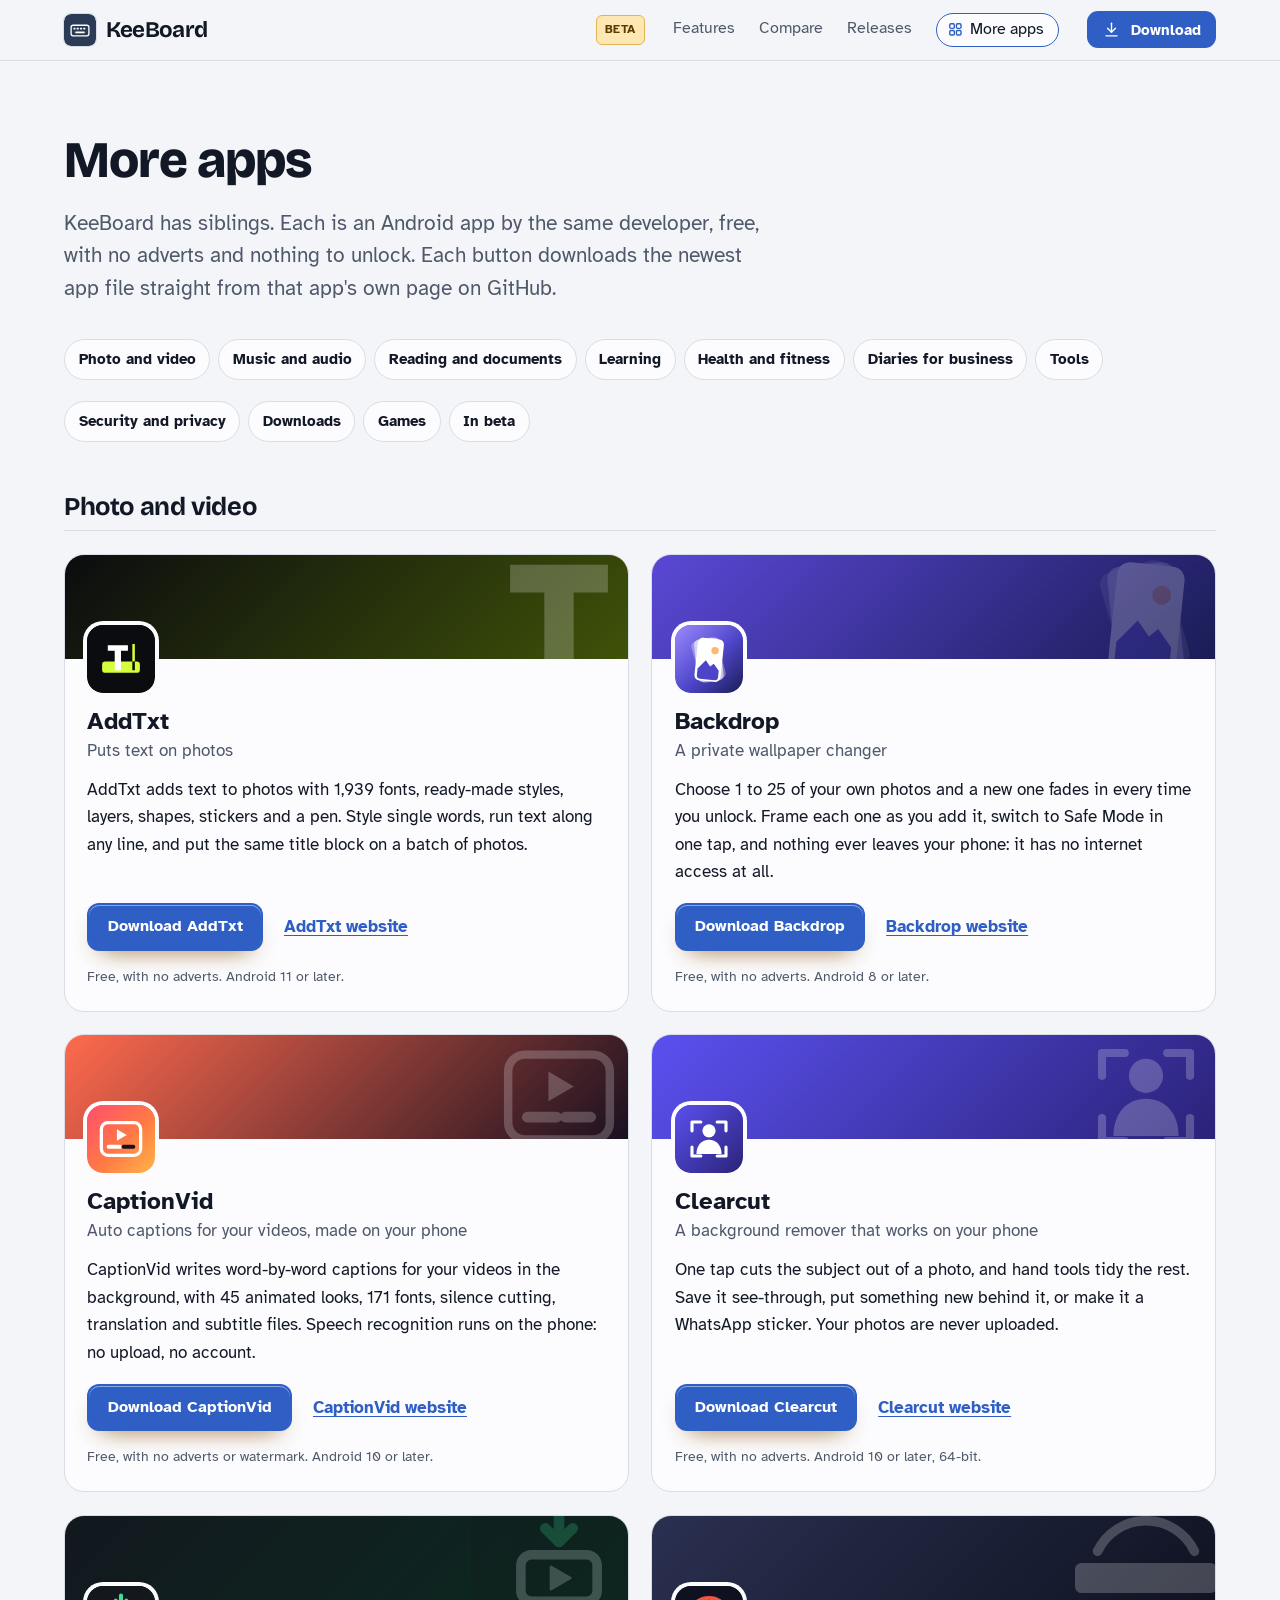
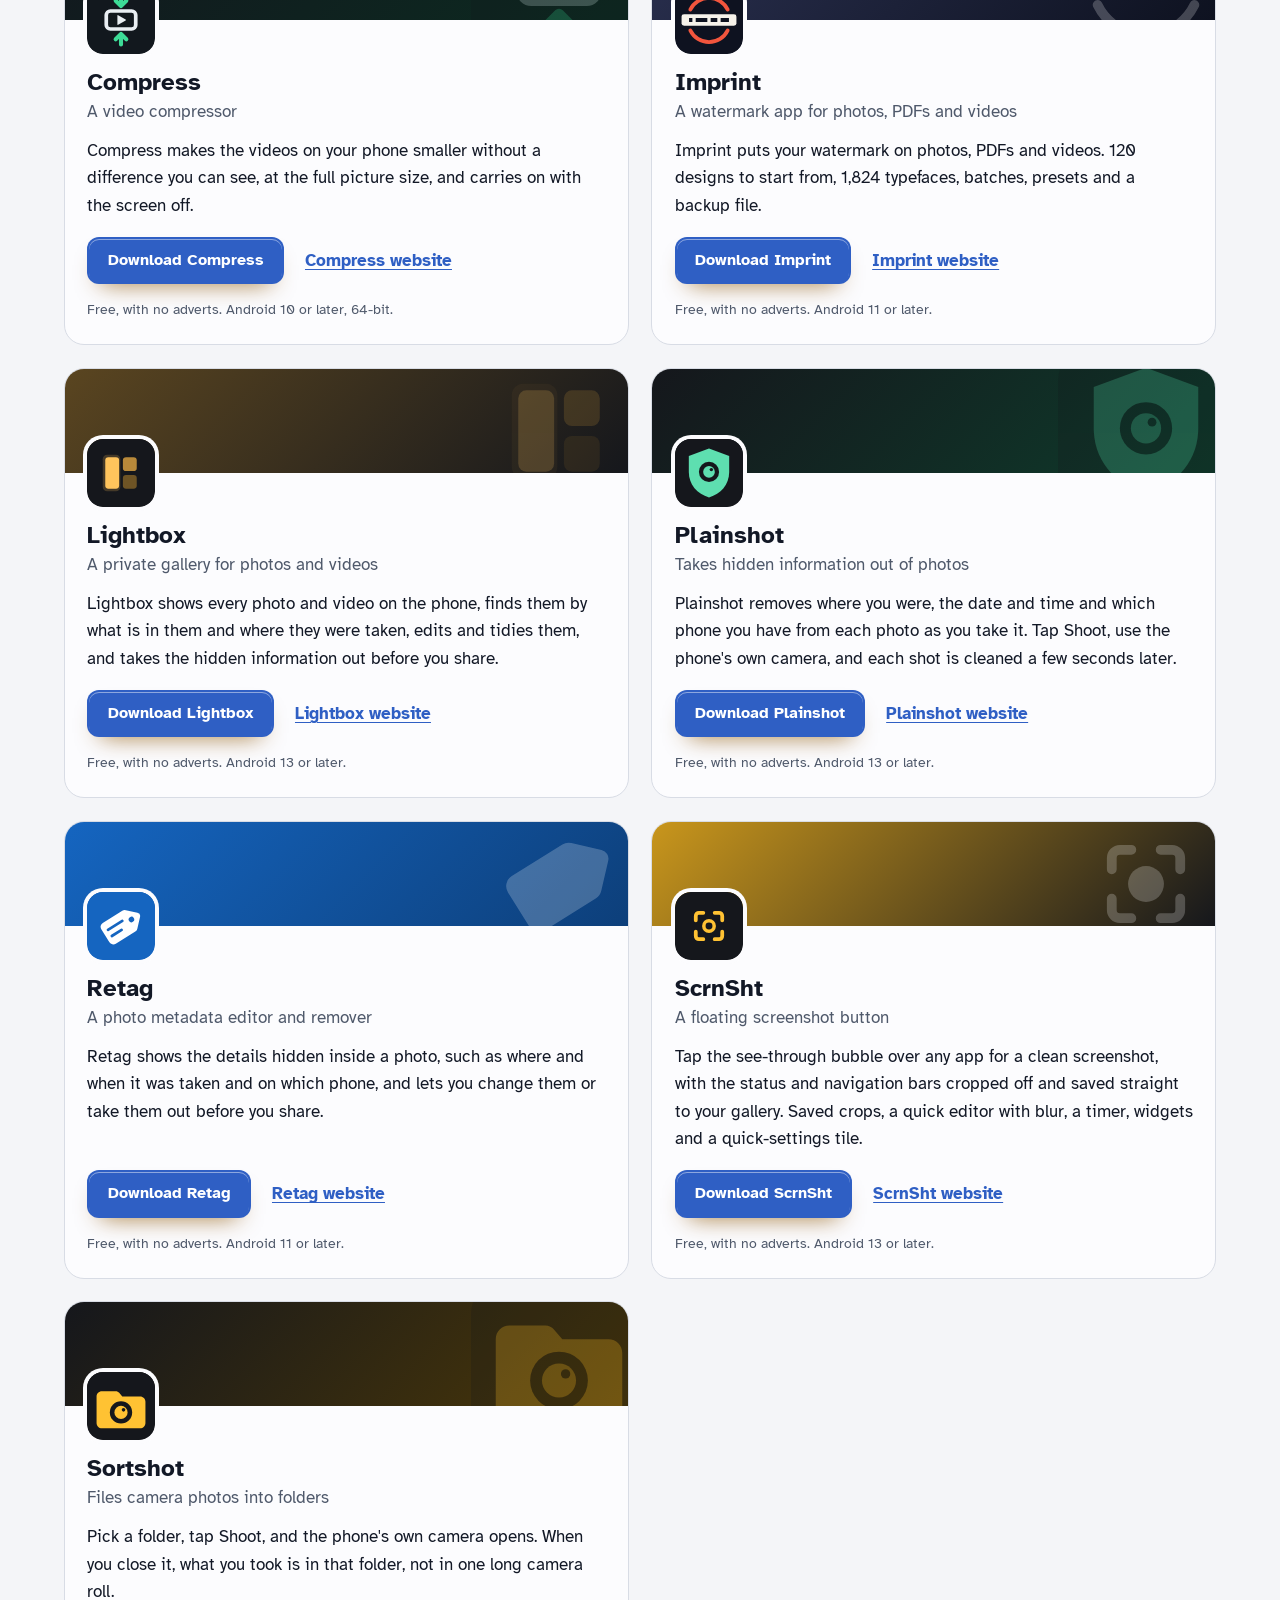
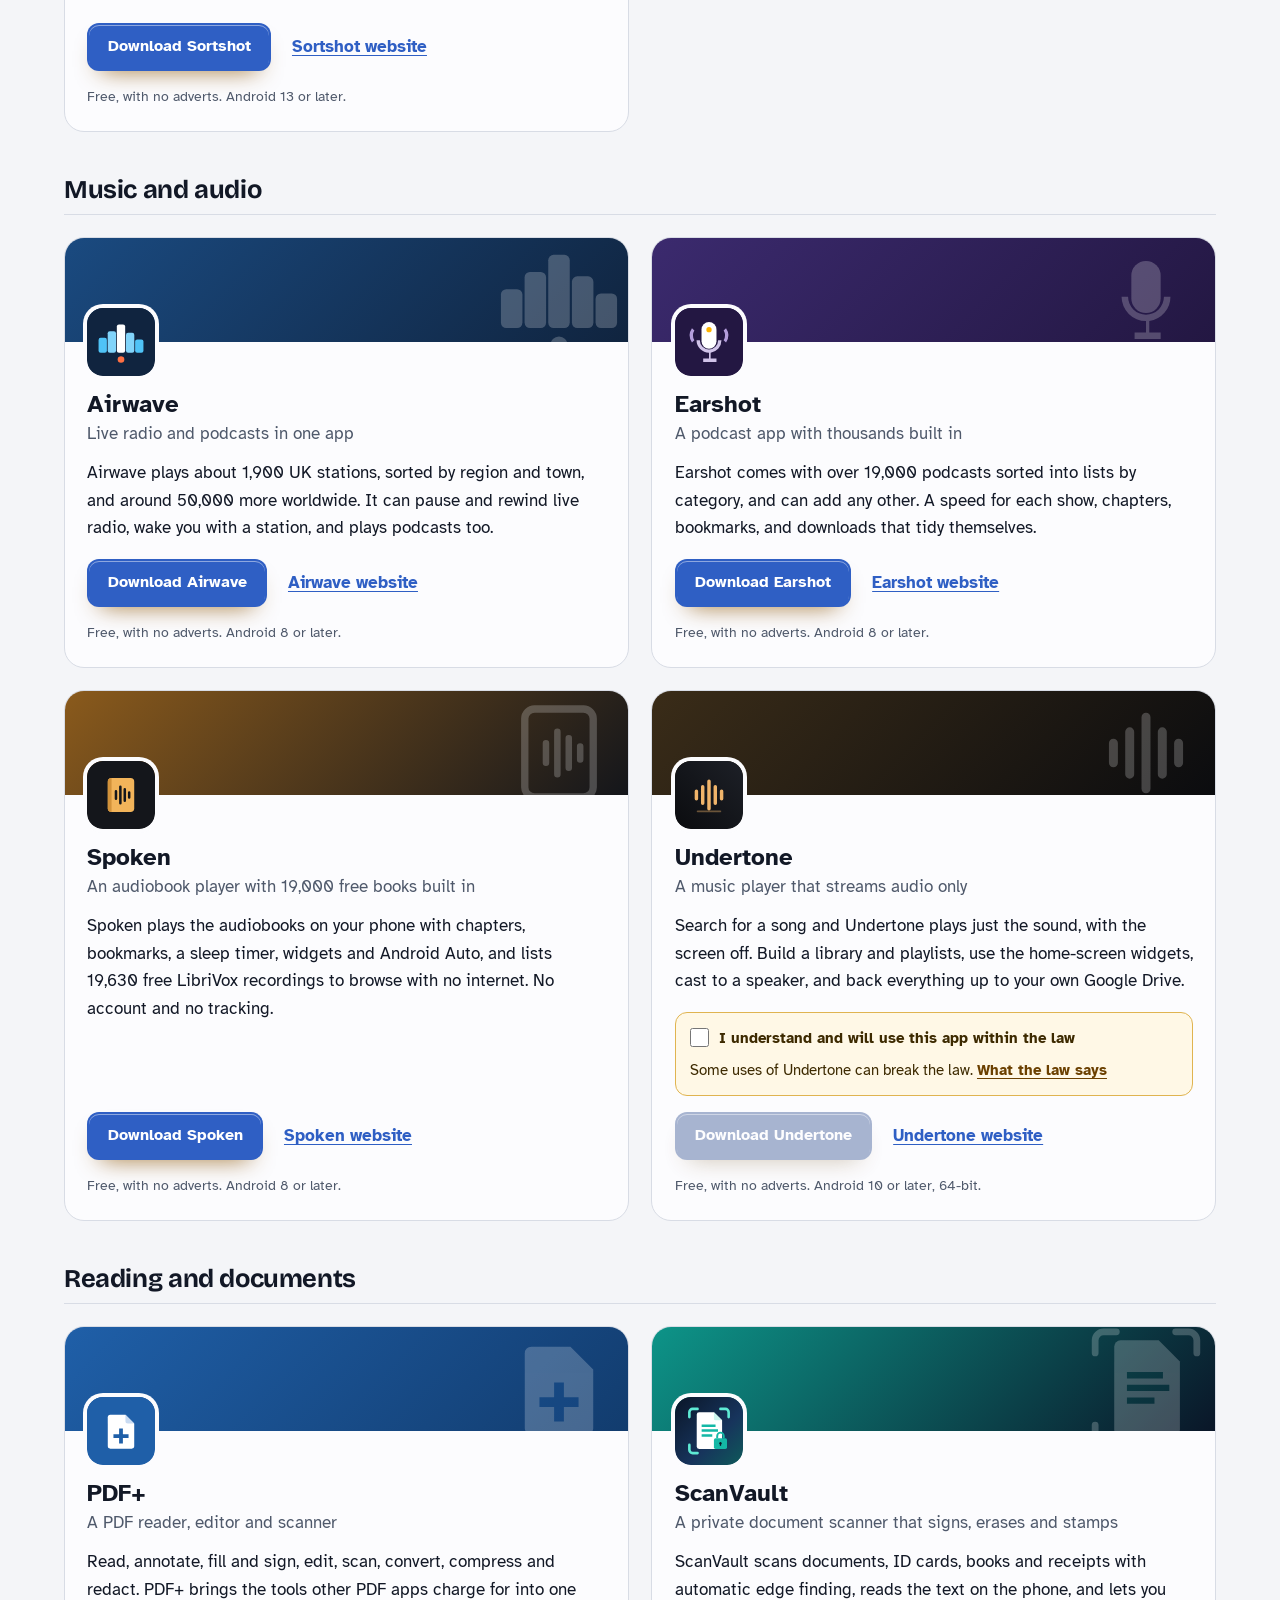
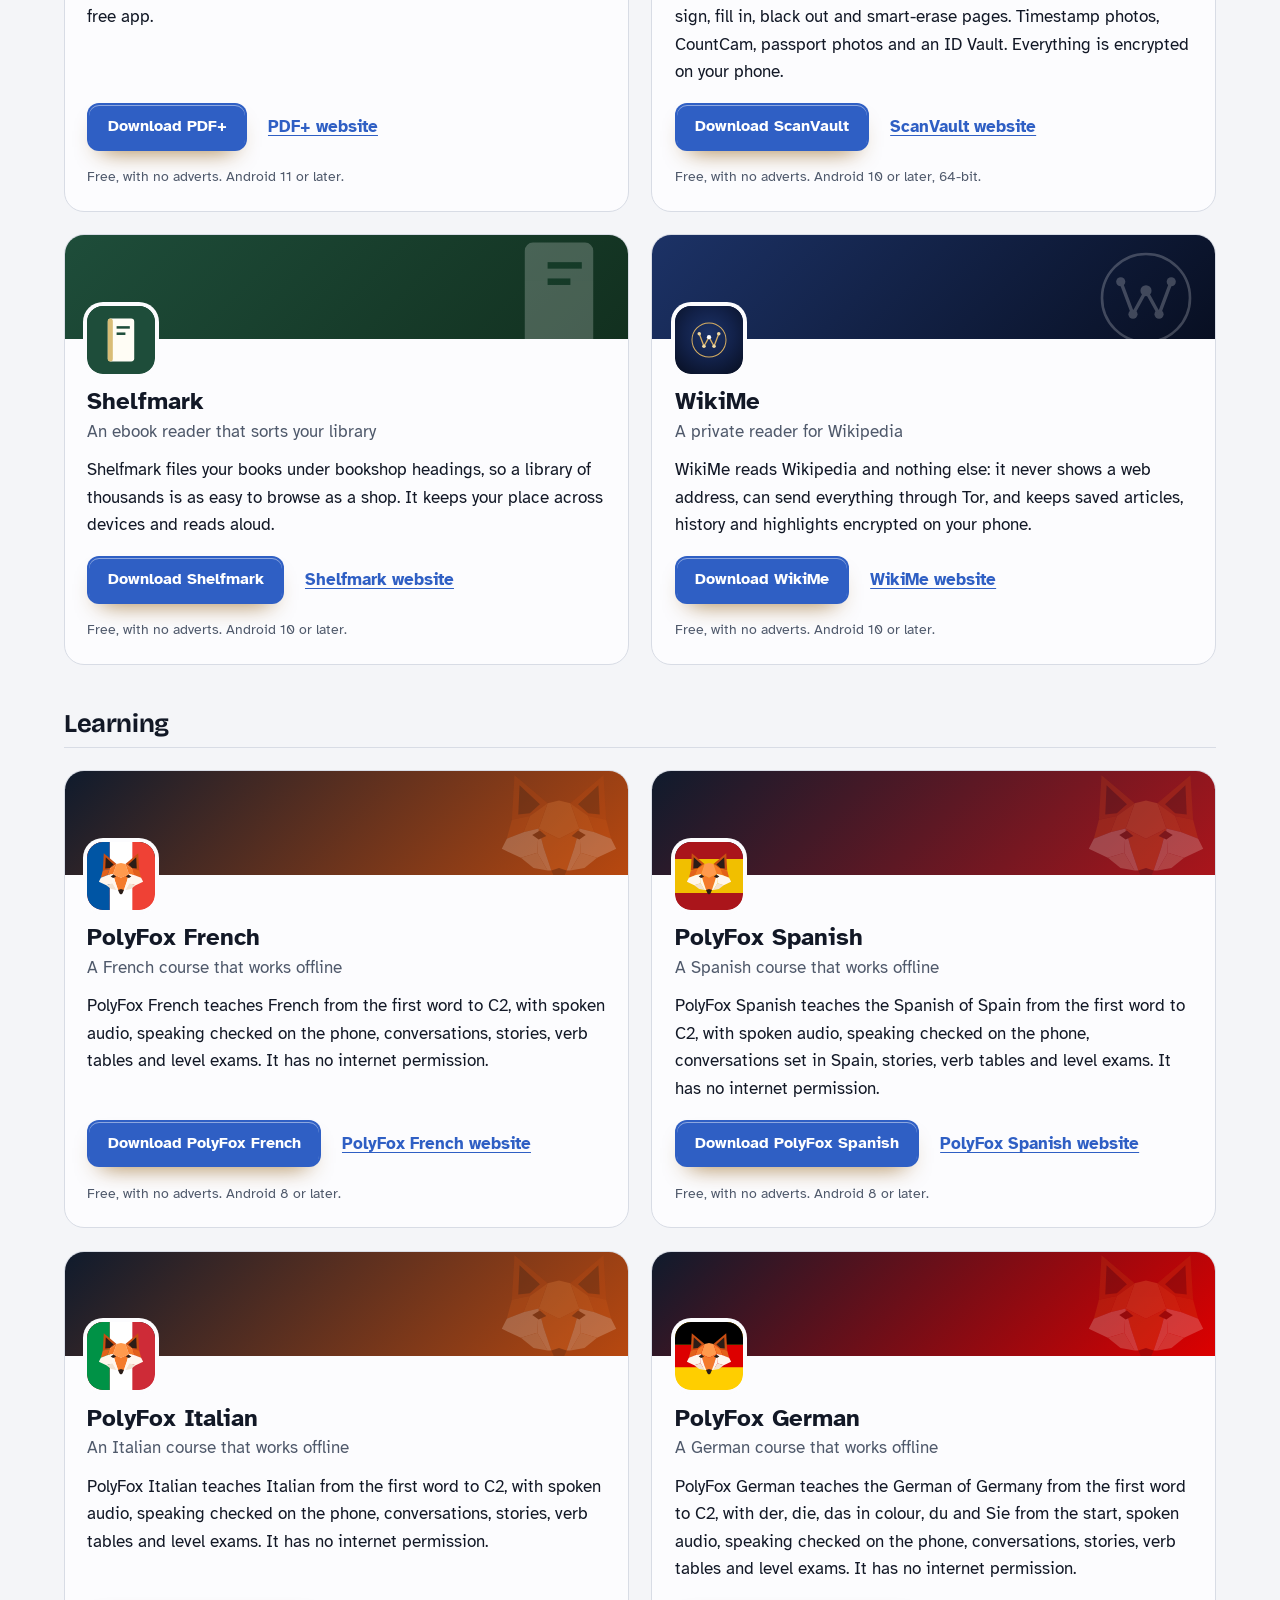
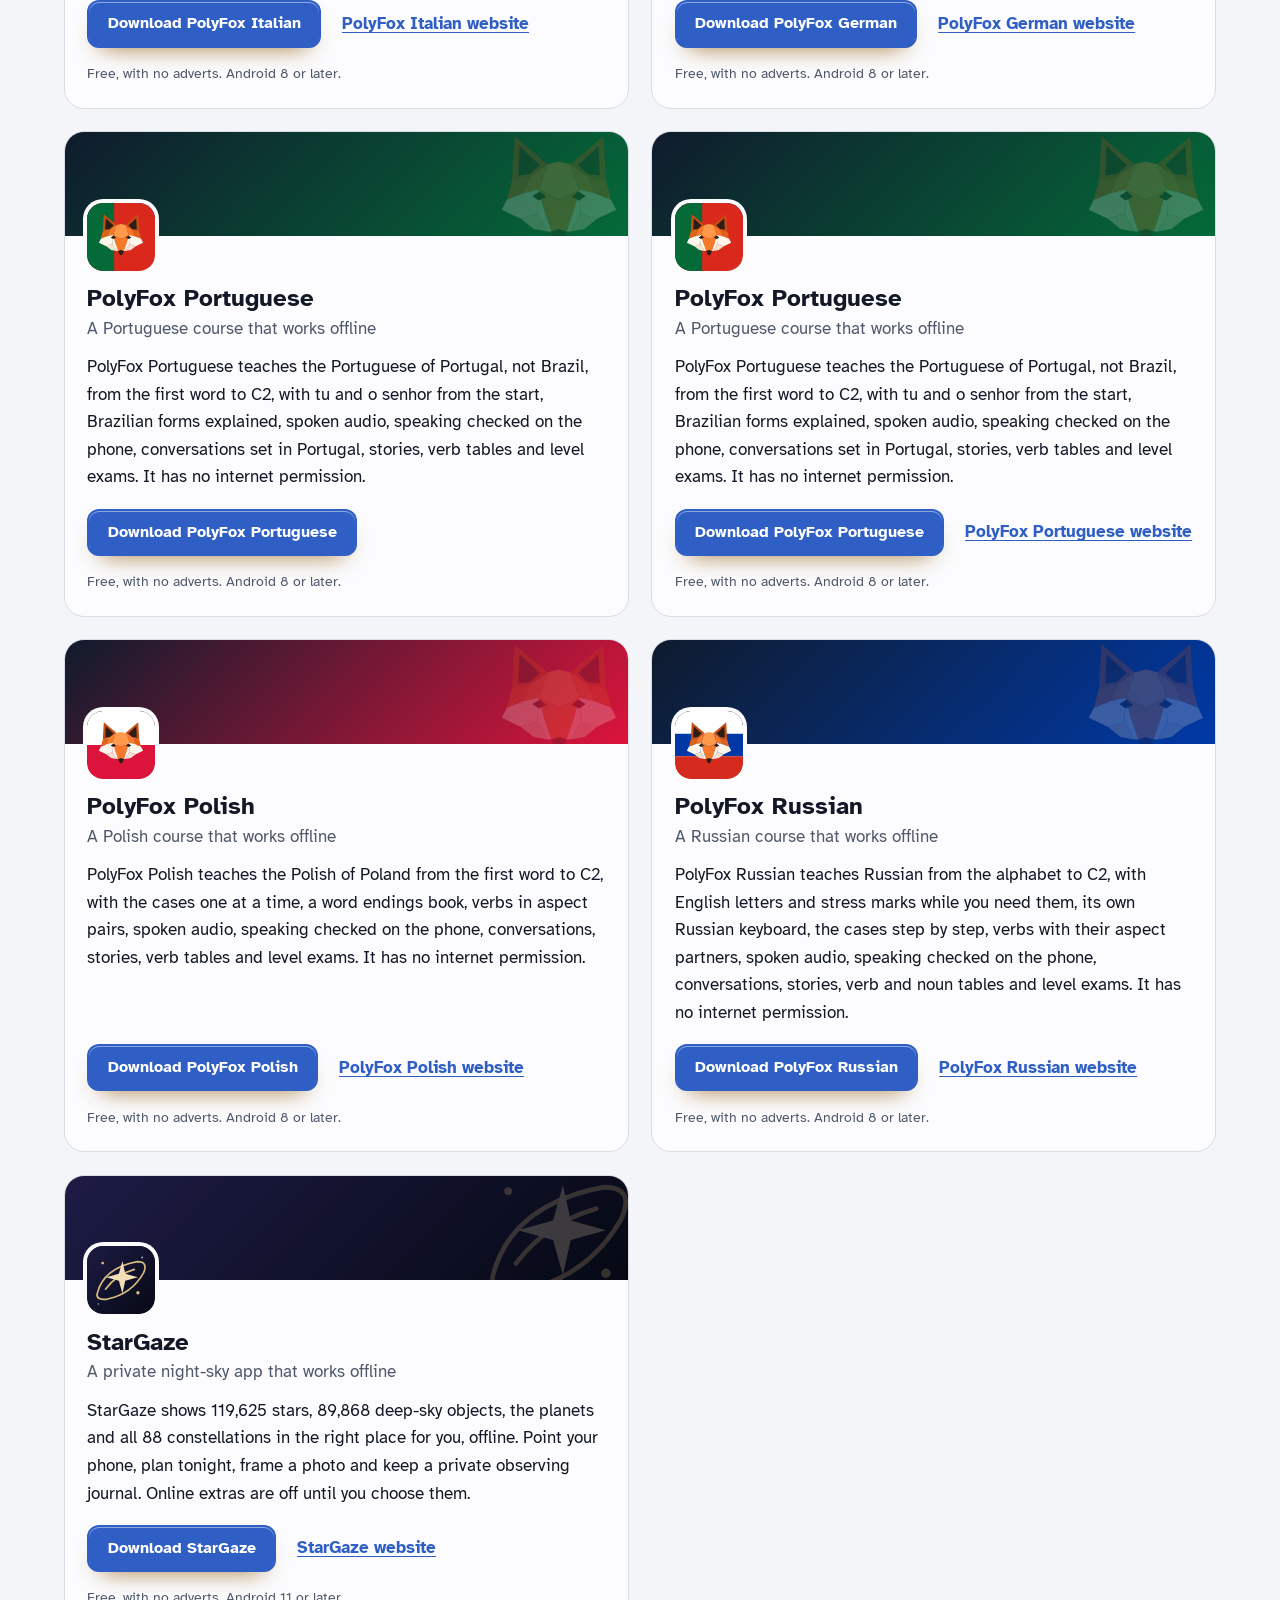
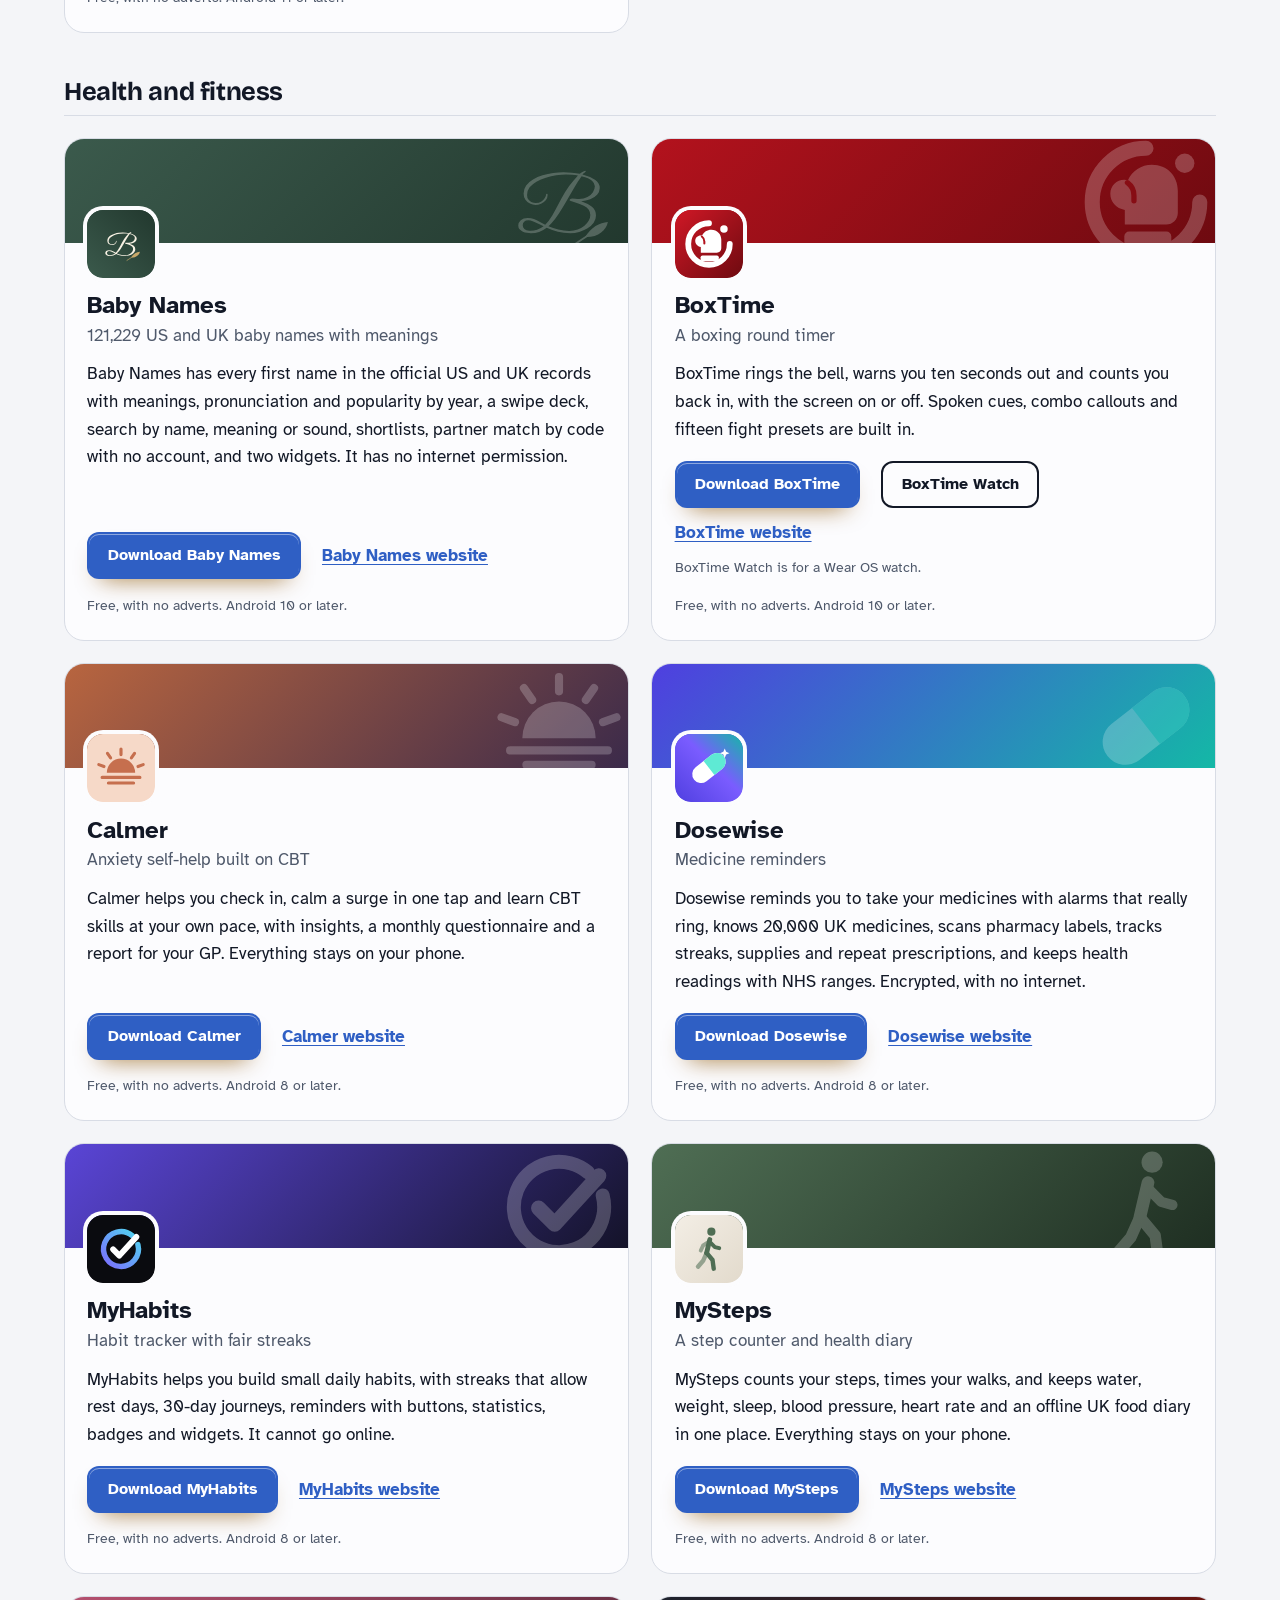
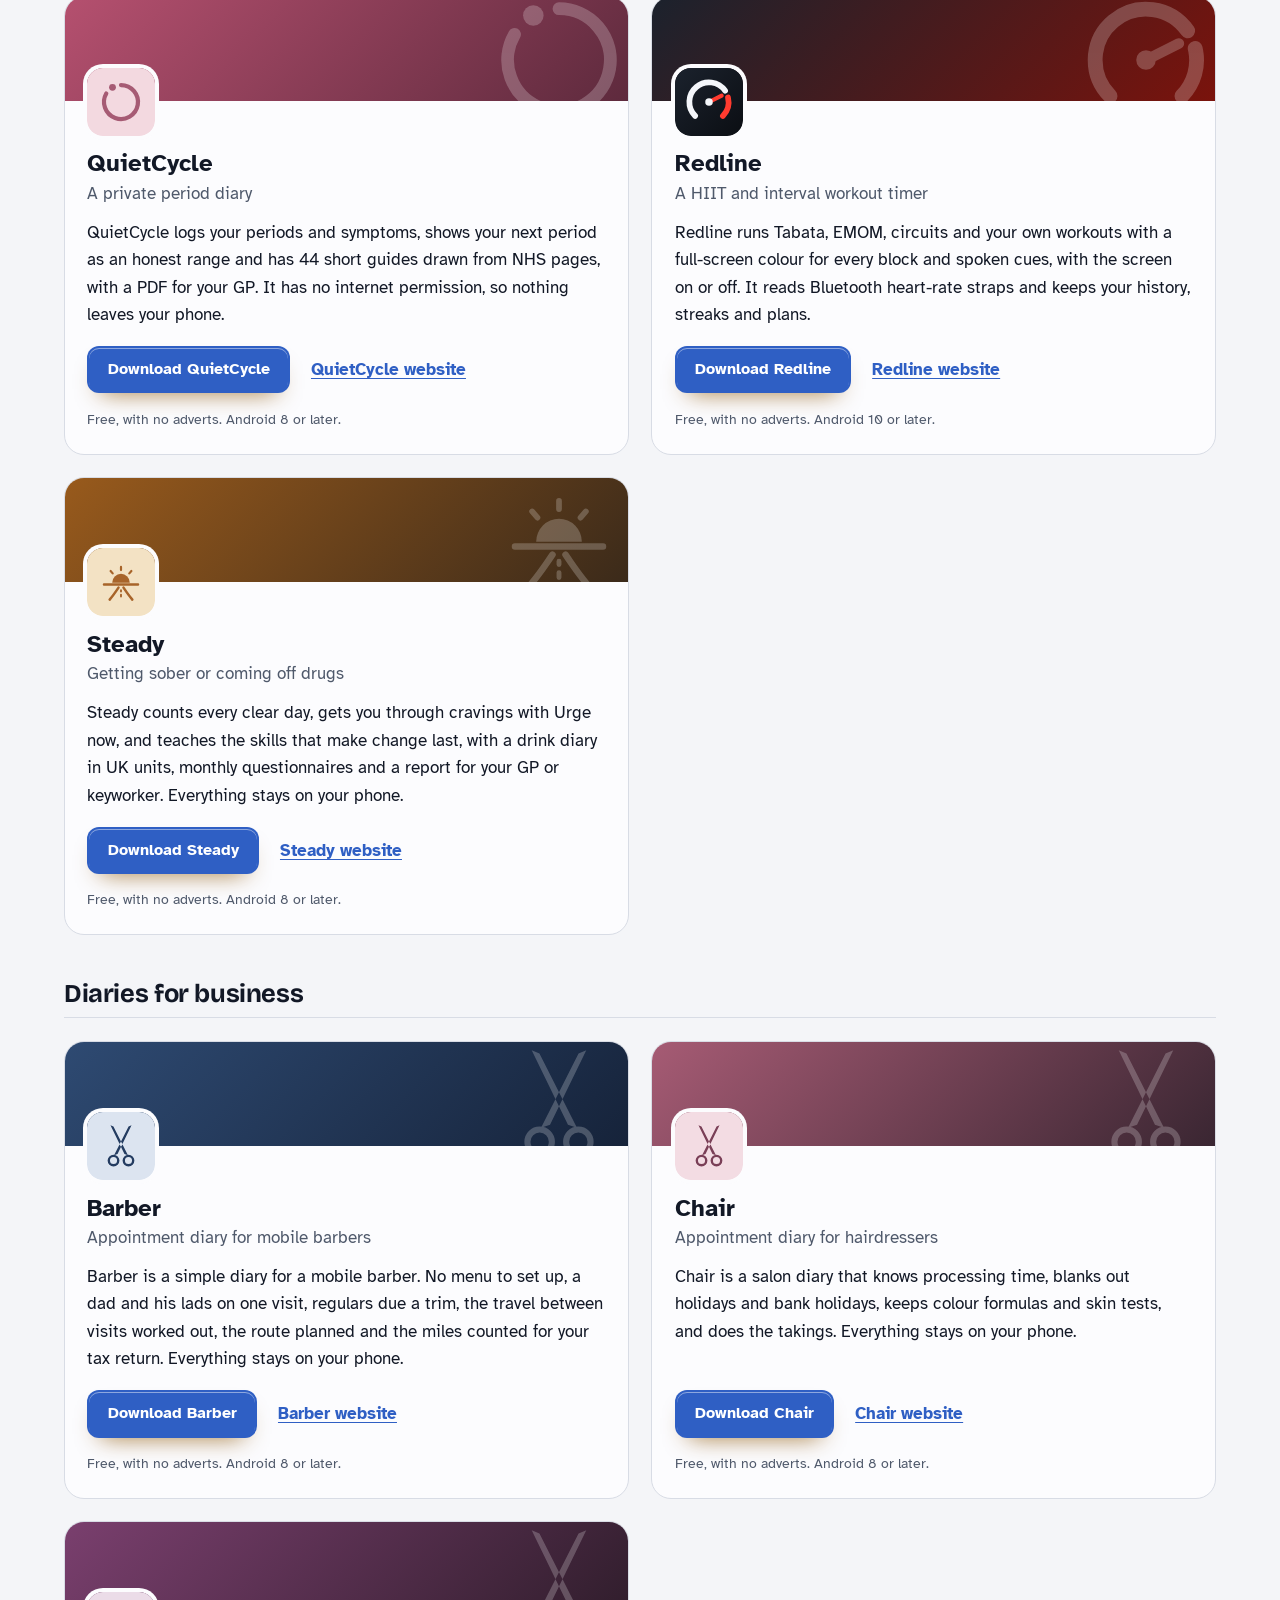
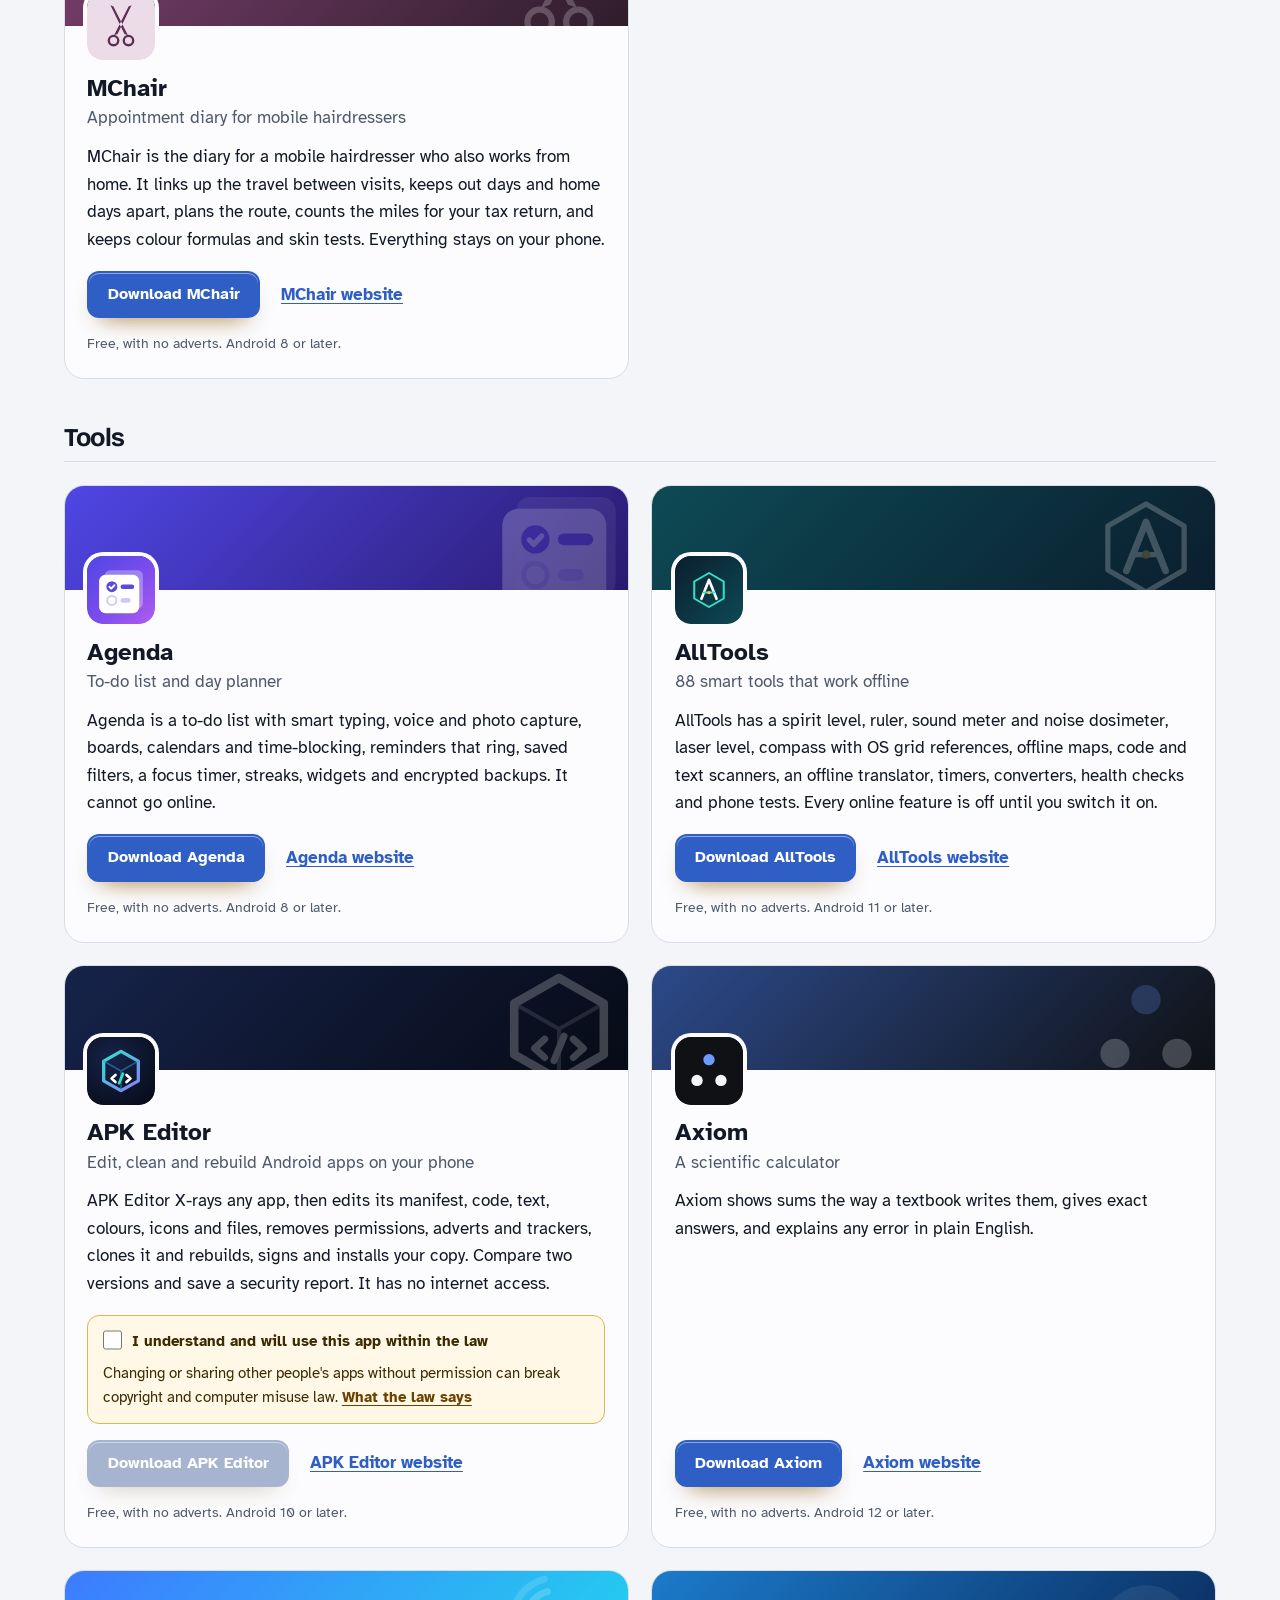
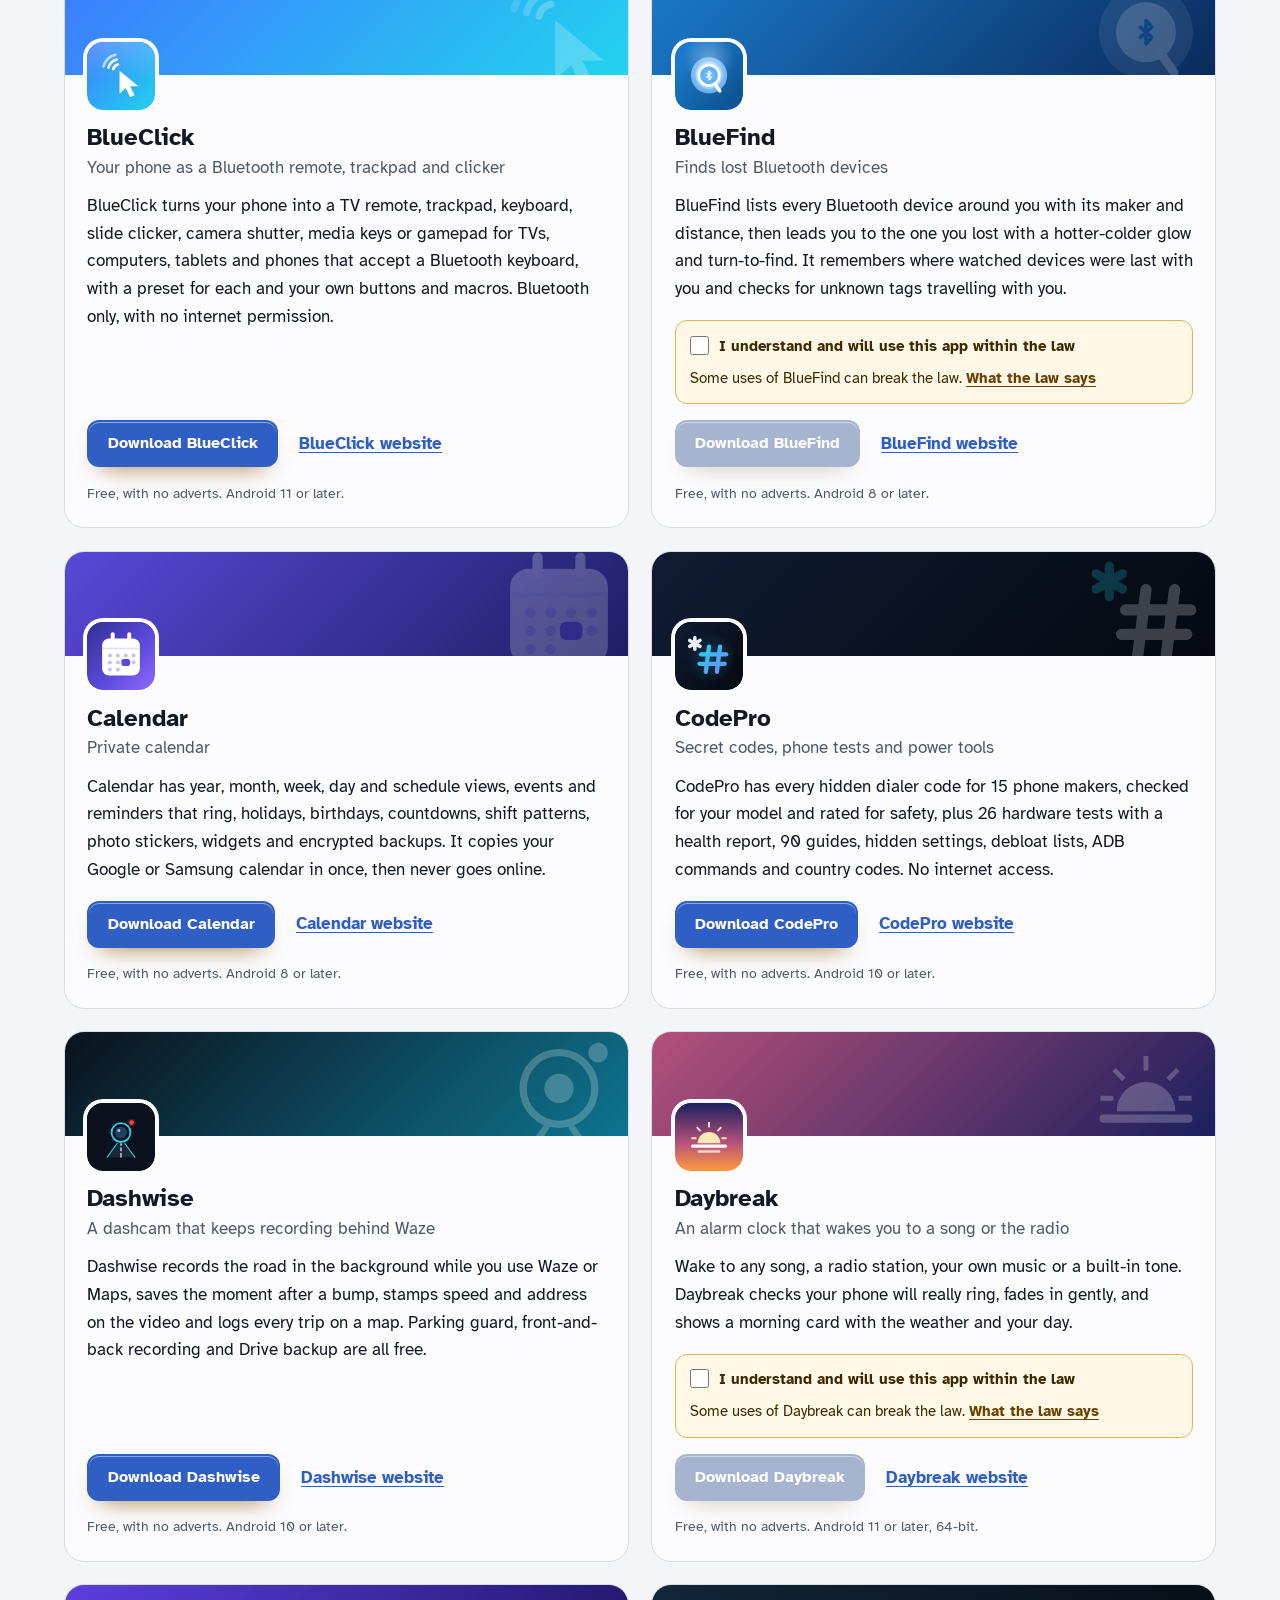
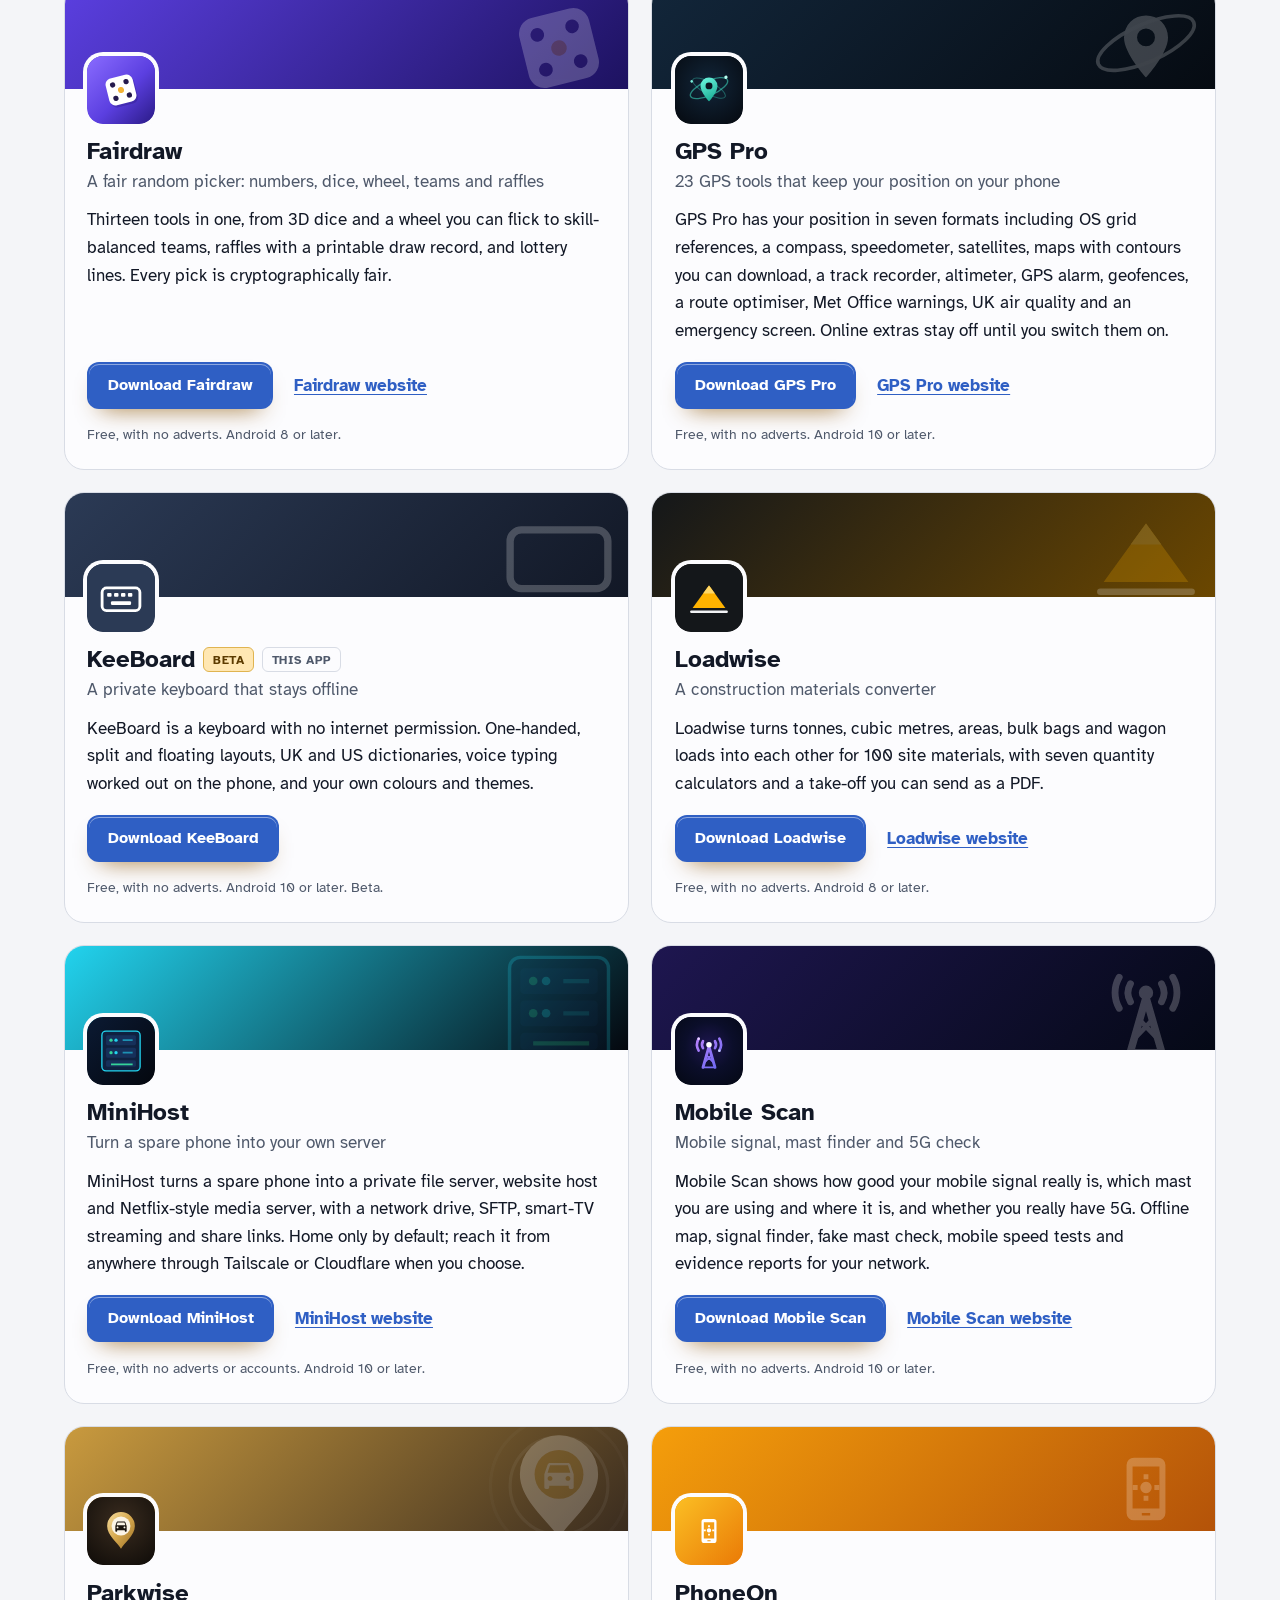
==== commit 95e20cd8: "More apps: add BlueClick" ====
--- a/more-apps.html
+++ b/more-apps.html
@@ -4,7 +4,7 @@
 <meta charset="utf-8">
 <meta name="viewport" content="width=device-width, initial-scale=1">
 <title>More free Android apps from the maker of KeeBoard</title>
-<meta name="description" content="All 97 free Android apps from the maker of KeeBoard, in one list by category, each with its download and a link to its website.">
+<meta name="description" content="All 98 free Android apps from the maker of KeeBoard, in one list by category, each with its download and a link to its website.">
 <meta name="author" content="Jonathan Jackson">
 <link rel="canonical" href="https://customgpter.github.io/keeboard/more-apps.html">
 <meta name="theme-color" content="#f4f5f8" media="(prefers-color-scheme: light)">
@@ -12,7 +12,7 @@
 <meta property="og:type" content="website">
 <meta property="og:site_name" content="KeeBoard">
 <meta property="og:title" content="More free Android apps from the maker of KeeBoard">
-<meta property="og:description" content="All 97 free Android apps from the maker of KeeBoard, in one list by category, each with its download and a link to its website.">
+<meta property="og:description" content="All 98 free Android apps from the maker of KeeBoard, in one list by category, each with its download and a link to its website.">
 <meta property="og:url" content="https://customgpter.github.io/keeboard/more-apps.html">
 <meta property="og:image" content="https://customgpter.github.io/keeboard/assets/og.png">
 <meta property="og:image:width" content="1200">
@@ -26,7 +26,7 @@
 <link rel="preload" href="./assets/fonts/atkinson-hyperlegible-latin-400-normal.woff2" as="font" type="font/woff2" crossorigin>
 <link rel="stylesheet" href="./assets/site.css?v=1">
 <link rel="stylesheet" href="./assets/house.css?v=1">
-<script type="application/ld+json">{"@context":"https://schema.org","@type":"ItemList","name":"Apps from the maker of KeeBoard","url":"https://customgpter.github.io/keeboard/more-apps.html","itemListElement":[{"@type":"ListItem","position":1,"name":"AddTxt","url":"https://customgpter.github.io/addtxt/"},{"@type":"ListItem","position":2,"name":"Backdrop","url":"https://customgpter.github.io/backdrop/"},{"@type":"ListItem","position":3,"name":"CaptionVid","url":"https://customgpter.github.io/captionvid/"},{"@type":"ListItem","position":4,"name":"Clearcut","url":"https://customgpter.github.io/clearcut/"},{"@type":"ListItem","position":5,"name":"Compress","url":"https://customgpter.github.io/compress/"},{"@type":"ListItem","position":6,"name":"Imprint","url":"https://customgpter.github.io/imprint/"},{"@type":"ListItem","position":7,"name":"Lightbox","url":"https://customgpter.github.io/lightbox/"},{"@type":"ListItem","position":8,"name":"Plainshot","url":"https://customgpter.github.io/plainshot/"},{"@type":"ListItem","position":9,"name":"Retag","url":"https://customgpter.github.io/retag/"},{"@type":"ListItem","position":10,"name":"ScrnSht","url":"https://customgpter.github.io/scrnsht/"},{"@type":"ListItem","position":11,"name":"Sortshot","url":"https://customgpter.github.io/sortshot/"},{"@type":"ListItem","position":12,"name":"Airwave","url":"https://customgpter.github.io/airwave/"},{"@type":"ListItem","position":13,"name":"Earshot","url":"https://customgpter.github.io/earshot/"},{"@type":"ListItem","position":14,"name":"Spoken","url":"https://customgpter.github.io/spoken/"},{"@type":"ListItem","position":15,"name":"Undertone","url":"https://customgpter.github.io/undertone/"},{"@type":"ListItem","position":16,"name":"PDF+","url":"https://customgpter.github.io/pdfplus/"},{"@type":"ListItem","position":17,"name":"ScanVault","url":"https://customgpter.github.io/scanvault/"},{"@type":"ListItem","position":18,"name":"Shelfmark","url":"https://customgpter.github.io/shelfmark/"},{"@type":"ListItem","position":19,"name":"WikiMe","url":"https://customgpter.github.io/wikime/"},{"@type":"ListItem","position":20,"name":"PolyFox French","url":"https://customgpter.github.io/polyfox/"},{"@type":"ListItem","position":21,"name":"PolyFox German","url":"https://customgpter.github.io/polyfox-german/"},{"@type":"ListItem","position":22,"name":"PolyFox Portuguese","url":"https://customgpter.github.io/polyfox-portuguese/"},{"@type":"ListItem","position":23,"name":"PolyFox Polish","url":"https://customgpter.github.io/polyfox-polish/"},{"@type":"ListItem","position":24,"name":"PolyFox Russian","url":"https://customgpter.github.io/polyfox-russian/"},{"@type":"ListItem","position":25,"name":"StarGaze","url":"https://customgpter.github.io/stargaze/"},{"@type":"ListItem","position":26,"name":"Baby Names","url":"https://customgpter.github.io/babynames/"},{"@type":"ListItem","position":27,"name":"BoxTime","url":"https://customgpter.github.io/boxtime/"},{"@type":"ListItem","position":28,"name":"Calmer","url":"https://customgpter.github.io/calmer/"},{"@type":"ListItem","position":29,"name":"Dosewise","url":"https://customgpter.github.io/dosewise/"},{"@type":"ListItem","position":30,"name":"MyHabits","url":"https://customgpter.github.io/myhabits/"},{"@type":"ListItem","position":31,"name":"MySteps","url":"https://customgpter.github.io/mysteps/"},{"@type":"ListItem","position":32,"name":"QuietCycle","url":"https://customgpter.github.io/quietcycle/"},{"@type":"ListItem","position":33,"name":"Redline","url":"https://customgpter.github.io/redline/"},{"@type":"ListItem","position":34,"name":"Steady","url":"https://customgpter.github.io/steady/"},{"@type":"ListItem","position":35,"name":"Barber","url":"https://customgpter.github.io/barber/"},{"@type":"ListItem","position":36,"name":"Chair","url":"https://customgpter.github.io/chair/"},{"@type":"ListItem","position":37,"name":"MChair","url":"https://customgpter.github.io/mchair/"},{"@type":"ListItem","position":38,"name":"Agenda","url":"https://customgpter.github.io/agenda/"},{"@type":"ListItem","position":39,"name":"AllTools","url":"https://customgpter.github.io/alltools/"},{"@type":"ListItem","position":40,"name":"APK Editor","url":"https://customgpter.github.io/apkeditor/"},{"@type":"ListItem","position":41,"name":"Axiom","url":"https://customgpter.github.io/axiom/"},{"@type":"ListItem","position":42,"name":"BlueFind","url":"https://customgpter.github.io/bluefind/"},{"@type":"ListItem","position":43,"name":"Calendar","url":"https://customgpter.github.io/calendar/"},{"@type":"ListItem","position":44,"name":"CodePro","url":"https://customgpter.github.io/codepro/"},{"@type":"ListItem","position":45,"name":"Dashwise","url":"https://customgpter.github.io/dashwise/"},{"@type":"ListItem","position":46,"name":"Daybreak","url":"https://customgpter.github.io/daybreak/"},{"@type":"ListItem","position":47,"name":"Fairdraw","url":"https://customgpter.github.io/fairdraw/"},{"@type":"ListItem","position":48,"name":"GPS Pro","url":"https://customgpter.github.io/gpspro/"},{"@type":"ListItem","position":49,"name":"KeeBoard","url":"https://customgpter.github.io/keeboard/"},{"@type":"ListItem","position":50,"name":"Loadwise","url":"https://customgpter.github.io/loadwise/"},{"@type":"ListItem","position":51,"name":"MiniHost","url":"https://customgpter.github.io/minihost/"},{"@type":"ListItem","position":52,"name":"Mobile Scan","url":"https://customgpter.github.io/mobilescan/"},{"@type":"ListItem","position":53,"name":"Parkwise","url":"https://customgpter.github.io/parkwise/"},{"@type":"ListItem","position":54,"name":"Pocketmind","url":"https://customgpter.github.io/pocketmind/"},{"@type":"ListItem","position":55,"name":"Refine","url":"https://customgpter.github.io/refine/"},{"@type":"ListItem","position":56,"name":"Shiftwise","url":"https://customgpter.github.io/shiftwise/"},{"@type":"ListItem","position":57,"name":"SimpleCalc","url":"https://customgpter.github.io/simplecalc/"},{"@type":"ListItem","position":58,"name":"Skyline","url":"https://customgpter.github.io/skyline/"},{"@type":"ListItem","position":59,"name":"Slipway","url":"https://customgpter.github.io/slipway/"},{"@type":"ListItem","position":60,"name":"Tagger","url":"https://customgpter.github.io/tagger/"},{"@type":"ListItem","position":61,"name":"TotalClean","url":"https://customgpter.github.io/totalclean/"},{"@type":"ListItem","position":62,"name":"TVLink","url":"https://customgpter.github.io/tvlink/"},{"@type":"ListItem","position":63,"name":"Unbox","url":"https://customgpter.github.io/unbox/"},{"@type":"ListItem","position":64,"name":"WhatsKeep","url":"https://customgpter.github.io/whatskeep/"},{"@type":"ListItem","position":65,"name":"WiFi Scan","url":"https://customgpter.github.io/wifiscan/"},{"@type":"ListItem","position":66,"name":"Auditly","url":"https://customgpter.github.io/auditly/"},{"@type":"ListItem","position":67,"name":"Backchannel","url":"https://customgpter.github.io/backchannel/"},{"@type":"ListItem","position":68,"name":"ENotes","url":"https://customgpter.github.io/enotes/"},{"@type":"ListItem","position":69,"name":"FindMe","url":"https://customgpter.github.io/findme/"},{"@type":"ListItem","position":70,"name":"iLock","url":"https://customgpter.github.io/ilock/"},{"@type":"ListItem","position":71,"name":"ImSafe","url":"https://customgpter.github.io/imsafe/"},{"@type":"ListItem","position":72,"name":"IShred","url":"https://customgpter.github.io/ishred/"},{"@type":"ListItem","position":73,"name":"LockBox","url":"https://customgpter.github.io/lockbox/"},{"@type":"ListItem","position":74,"name":"PassVault","url":"https://customgpter.github.io/passvault/"},{"@type":"ListItem","position":75,"name":"SpyFind","url":"https://customgpter.github.io/spyfind/"},{"@type":"ListItem","position":76,"name":"TextWipe","url":"https://customgpter.github.io/textwipe/"},{"@type":"ListItem","position":77,"name":"Tracewire","url":"https://customgpter.github.io/tracewire/"},{"@type":"ListItem","position":78,"name":"Vigil","url":"https://customgpter.github.io/vigil/"},{"@type":"ListItem","position":79,"name":"Grab","url":"https://customgpter.github.io/grab/"},{"@type":"ListItem","position":80,"name":"Swarm","url":"https://customgpter.github.io/swarm/"},{"@type":"ListItem","position":81,"name":"Plane Games","url":"https://customgpter.github.io/plane-games/"},{"@type":"ListItem","position":82,"name":"Ninefold","url":"https://customgpter.github.io/ninefold/"},{"@type":"ListItem","position":83,"name":"Cubewise","url":"https://customgpter.github.io/cubewise/"},{"@type":"ListItem","position":84,"name":"Tilewise","url":"https://customgpter.github.io/tilewise/"},{"@type":"ListItem","position":85,"name":"Letterwise","url":"https://customgpter.github.io/letterwise/"},{"@type":"ListItem","position":86,"name":"Kingside","url":"https://customgpter.github.io/kingside/"},{"@type":"ListItem","position":87,"name":"Deckhand","url":"https://customgpter.github.io/deckhand/"},{"@type":"ListItem","position":88,"name":"SNESForge","url":"https://customgpter.github.io/snesforge/"},{"@type":"ListItem","position":89,"name":"Fame Boy","url":"https://customgpter.github.io/fameboy/"},{"@type":"ListItem","position":90,"name":"PSPPro","url":"https://customgpter.github.io/psppro/"},{"@type":"ListItem","position":91,"name":"MegaGen","url":"https://customgpter.github.io/megagen/"},{"@type":"ListItem","position":92,"name":"QVR","url":"https://customgpter.github.io/qvr/"},{"@type":"ListItem","position":93,"name":"QVR Watch","url":"https://customgpter.github.io/qvr-watch/"},{"@type":"ListItem","position":94,"name":"QVRLite","url":"https://customgpter.github.io/qvrlite/"},{"@type":"ListItem","position":95,"name":"Onionz","url":"https://customgpter.github.io/onionz/"},{"@type":"ListItem","position":96,"name":"OnionzWeb","url":"https://customgpter.github.io/onionzweb/"}]}</script>
+<script type="application/ld+json">{"@context":"https://schema.org","@type":"ItemList","name":"Apps from the maker of KeeBoard","url":"https://customgpter.github.io/keeboard/more-apps.html","itemListElement":[{"@type":"ListItem","position":1,"name":"AddTxt","url":"https://customgpter.github.io/addtxt/"},{"@type":"ListItem","position":2,"name":"Backdrop","url":"https://customgpter.github.io/backdrop/"},{"@type":"ListItem","position":3,"name":"CaptionVid","url":"https://customgpter.github.io/captionvid/"},{"@type":"ListItem","position":4,"name":"Clearcut","url":"https://customgpter.github.io/clearcut/"},{"@type":"ListItem","position":5,"name":"Compress","url":"https://customgpter.github.io/compress/"},{"@type":"ListItem","position":6,"name":"Imprint","url":"https://customgpter.github.io/imprint/"},{"@type":"ListItem","position":7,"name":"Lightbox","url":"https://customgpter.github.io/lightbox/"},{"@type":"ListItem","position":8,"name":"Plainshot","url":"https://customgpter.github.io/plainshot/"},{"@type":"ListItem","position":9,"name":"Retag","url":"https://customgpter.github.io/retag/"},{"@type":"ListItem","position":10,"name":"ScrnSht","url":"https://customgpter.github.io/scrnsht/"},{"@type":"ListItem","position":11,"name":"Sortshot","url":"https://customgpter.github.io/sortshot/"},{"@type":"ListItem","position":12,"name":"Airwave","url":"https://customgpter.github.io/airwave/"},{"@type":"ListItem","position":13,"name":"Earshot","url":"https://customgpter.github.io/earshot/"},{"@type":"ListItem","position":14,"name":"Spoken","url":"https://customgpter.github.io/spoken/"},{"@type":"ListItem","position":15,"name":"Undertone","url":"https://customgpter.github.io/undertone/"},{"@type":"ListItem","position":16,"name":"PDF+","url":"https://customgpter.github.io/pdfplus/"},{"@type":"ListItem","position":17,"name":"ScanVault","url":"https://customgpter.github.io/scanvault/"},{"@type":"ListItem","position":18,"name":"Shelfmark","url":"https://customgpter.github.io/shelfmark/"},{"@type":"ListItem","position":19,"name":"WikiMe","url":"https://customgpter.github.io/wikime/"},{"@type":"ListItem","position":20,"name":"PolyFox French","url":"https://customgpter.github.io/polyfox/"},{"@type":"ListItem","position":21,"name":"PolyFox German","url":"https://customgpter.github.io/polyfox-german/"},{"@type":"ListItem","position":22,"name":"PolyFox Portuguese","url":"https://customgpter.github.io/polyfox-portuguese/"},{"@type":"ListItem","position":23,"name":"PolyFox Polish","url":"https://customgpter.github.io/polyfox-polish/"},{"@type":"ListItem","position":24,"name":"PolyFox Russian","url":"https://customgpter.github.io/polyfox-russian/"},{"@type":"ListItem","position":25,"name":"StarGaze","url":"https://customgpter.github.io/stargaze/"},{"@type":"ListItem","position":26,"name":"Baby Names","url":"https://customgpter.github.io/babynames/"},{"@type":"ListItem","position":27,"name":"BoxTime","url":"https://customgpter.github.io/boxtime/"},{"@type":"ListItem","position":28,"name":"Calmer","url":"https://customgpter.github.io/calmer/"},{"@type":"ListItem","position":29,"name":"Dosewise","url":"https://customgpter.github.io/dosewise/"},{"@type":"ListItem","position":30,"name":"MyHabits","url":"https://customgpter.github.io/myhabits/"},{"@type":"ListItem","position":31,"name":"MySteps","url":"https://customgpter.github.io/mysteps/"},{"@type":"ListItem","position":32,"name":"QuietCycle","url":"https://customgpter.github.io/quietcycle/"},{"@type":"ListItem","position":33,"name":"Redline","url":"https://customgpter.github.io/redline/"},{"@type":"ListItem","position":34,"name":"Steady","url":"https://customgpter.github.io/steady/"},{"@type":"ListItem","position":35,"name":"Barber","url":"https://customgpter.github.io/barber/"},{"@type":"ListItem","position":36,"name":"Chair","url":"https://customgpter.github.io/chair/"},{"@type":"ListItem","position":37,"name":"MChair","url":"https://customgpter.github.io/mchair/"},{"@type":"ListItem","position":38,"name":"Agenda","url":"https://customgpter.github.io/agenda/"},{"@type":"ListItem","position":39,"name":"AllTools","url":"https://customgpter.github.io/alltools/"},{"@type":"ListItem","position":40,"name":"APK Editor","url":"https://customgpter.github.io/apkeditor/"},{"@type":"ListItem","position":41,"name":"Axiom","url":"https://customgpter.github.io/axiom/"},{"@type":"ListItem","position":42,"name":"BlueClick","url":"https://customgpter.github.io/blueclick/"},{"@type":"ListItem","position":43,"name":"BlueFind","url":"https://customgpter.github.io/bluefind/"},{"@type":"ListItem","position":44,"name":"Calendar","url":"https://customgpter.github.io/calendar/"},{"@type":"ListItem","position":45,"name":"CodePro","url":"https://customgpter.github.io/codepro/"},{"@type":"ListItem","position":46,"name":"Dashwise","url":"https://customgpter.github.io/dashwise/"},{"@type":"ListItem","position":47,"name":"Daybreak","url":"https://customgpter.github.io/daybreak/"},{"@type":"ListItem","position":48,"name":"Fairdraw","url":"https://customgpter.github.io/fairdraw/"},{"@type":"ListItem","position":49,"name":"GPS Pro","url":"https://customgpter.github.io/gpspro/"},{"@type":"ListItem","position":50,"name":"KeeBoard","url":"https://customgpter.github.io/keeboard/"},{"@type":"ListItem","position":51,"name":"Loadwise","url":"https://customgpter.github.io/loadwise/"},{"@type":"ListItem","position":52,"name":"MiniHost","url":"https://customgpter.github.io/minihost/"},{"@type":"ListItem","position":53,"name":"Mobile Scan","url":"https://customgpter.github.io/mobilescan/"},{"@type":"ListItem","position":54,"name":"Parkwise","url":"https://customgpter.github.io/parkwise/"},{"@type":"ListItem","position":55,"name":"Pocketmind","url":"https://customgpter.github.io/pocketmind/"},{"@type":"ListItem","position":56,"name":"Refine","url":"https://customgpter.github.io/refine/"},{"@type":"ListItem","position":57,"name":"Shiftwise","url":"https://customgpter.github.io/shiftwise/"},{"@type":"ListItem","position":58,"name":"SimpleCalc","url":"https://customgpter.github.io/simplecalc/"},{"@type":"ListItem","position":59,"name":"Skyline","url":"https://customgpter.github.io/skyline/"},{"@type":"ListItem","position":60,"name":"Slipway","url":"https://customgpter.github.io/slipway/"},{"@type":"ListItem","position":61,"name":"Tagger","url":"https://customgpter.github.io/tagger/"},{"@type":"ListItem","position":62,"name":"TotalClean","url":"https://customgpter.github.io/totalclean/"},{"@type":"ListItem","position":63,"name":"TVLink","url":"https://customgpter.github.io/tvlink/"},{"@type":"ListItem","position":64,"name":"Unbox","url":"https://customgpter.github.io/unbox/"},{"@type":"ListItem","position":65,"name":"WhatsKeep","url":"https://customgpter.github.io/whatskeep/"},{"@type":"ListItem","position":66,"name":"WiFi Scan","url":"https://customgpter.github.io/wifiscan/"},{"@type":"ListItem","position":67,"name":"Auditly","url":"https://customgpter.github.io/auditly/"},{"@type":"ListItem","position":68,"name":"Backchannel","url":"https://customgpter.github.io/backchannel/"},{"@type":"ListItem","position":69,"name":"ENotes","url":"https://customgpter.github.io/enotes/"},{"@type":"ListItem","position":70,"name":"FindMe","url":"https://customgpter.github.io/findme/"},{"@type":"ListItem","position":71,"name":"iLock","url":"https://customgpter.github.io/ilock/"},{"@type":"ListItem","position":72,"name":"ImSafe","url":"https://customgpter.github.io/imsafe/"},{"@type":"ListItem","position":73,"name":"IShred","url":"https://customgpter.github.io/ishred/"},{"@type":"ListItem","position":74,"name":"LockBox","url":"https://customgpter.github.io/lockbox/"},{"@type":"ListItem","position":75,"name":"PassVault","url":"https://customgpter.github.io/passvault/"},{"@type":"ListItem","position":76,"name":"SpyFind","url":"https://customgpter.github.io/spyfind/"},{"@type":"ListItem","position":77,"name":"TextWipe","url":"https://customgpter.github.io/textwipe/"},{"@type":"ListItem","position":78,"name":"Tracewire","url":"https://customgpter.github.io/tracewire/"},{"@type":"ListItem","position":79,"name":"Vigil","url":"https://customgpter.github.io/vigil/"},{"@type":"ListItem","position":80,"name":"Grab","url":"https://customgpter.github.io/grab/"},{"@type":"ListItem","position":81,"name":"Swarm","url":"https://customgpter.github.io/swarm/"},{"@type":"ListItem","position":82,"name":"Plane Games","url":"https://customgpter.github.io/plane-games/"},{"@type":"ListItem","position":83,"name":"Ninefold","url":"https://customgpter.github.io/ninefold/"},{"@type":"ListItem","position":84,"name":"Cubewise","url":"https://customgpter.github.io/cubewise/"},{"@type":"ListItem","position":85,"name":"Tilewise","url":"https://customgpter.github.io/tilewise/"},{"@type":"ListItem","position":86,"name":"Letterwise","url":"https://customgpter.github.io/letterwise/"},{"@type":"ListItem","position":87,"name":"Kingside","url":"https://customgpter.github.io/kingside/"},{"@type":"ListItem","position":88,"name":"Deckhand","url":"https://customgpter.github.io/deckhand/"},{"@type":"ListItem","position":89,"name":"SNESForge","url":"https://customgpter.github.io/snesforge/"},{"@type":"ListItem","position":90,"name":"Fame Boy","url":"https://customgpter.github.io/fameboy/"},{"@type":"ListItem","position":91,"name":"PSPPro","url":"https://customgpter.github.io/psppro/"},{"@type":"ListItem","position":92,"name":"MegaGen","url":"https://customgpter.github.io/megagen/"},{"@type":"ListItem","position":93,"name":"QVR","url":"https://customgpter.github.io/qvr/"},{"@type":"ListItem","position":94,"name":"QVR Watch","url":"https://customgpter.github.io/qvr-watch/"},{"@type":"ListItem","position":95,"name":"QVRLite","url":"https://customgpter.github.io/qvrlite/"},{"@type":"ListItem","position":96,"name":"Onionz","url":"https://customgpter.github.io/onionz/"},{"@type":"ListItem","position":97,"name":"OnionzWeb","url":"https://customgpter.github.io/onionzweb/"}]}</script>
 <link rel="stylesheet" href="./assets/apps-list.css?v=1">
 <script src="./assets/apps-list.js?v=1" defer></script>
 </head>
@@ -87,7 +87,7 @@
 <div class="mapps-group" role="group" aria-labelledby="apps-tools"><h2 class="mapps-cat" id="apps-tools">Tools</h2>
 <ul class="mapps"><li class="mapp" style="--b:#4f46e5;--b2:#2a1a6e"><div class="mapp-cover" aria-hidden="true"><svg viewBox="0 0 108 108"><g transform="translate(54 56) scale(1.45) translate(-52 -56)"><rect x="34" y="33" width="42" height="42" rx="6" fill="#fff" fill-opacity=".3"/><rect x="28" y="38" width="44" height="42" rx="7" fill="#fff" fill-opacity=".95"/><circle cx="42" cy="51" r="6" fill="#5b4bdb"/><path d="M39.4 51.2l1.9 1.9 3.4-3.6" stroke="#fff" stroke-width="2.2" fill="none" stroke-linecap="round" stroke-linejoin="round"/><rect x="51.5" y="48.5" width="15" height="5" rx="2.5" fill="#5b4bdb"/><circle cx="42" cy="66" r="5" fill="none" stroke="#cfc8f7" stroke-width="2"/><rect x="51.5" y="63.5" width="11" height="5" rx="2.5" fill="#cfc8f7"/></g></svg></div><div class="mapp-body"><svg class="mapp-icon" viewBox="0 0 108 108" aria-hidden="true"><defs><linearGradient id="i-agenda-agi" x1="0" y1="0" x2="1" y2="1"><stop offset="0" stop-color="#4f46e5"/><stop offset=".55" stop-color="#7c4deb"/><stop offset="1" stop-color="#b15cf0"/></linearGradient></defs><rect width="108" height="108" rx="24" fill="url(#i-agenda-agi)"/><g transform="translate(54 56) scale(1.45) translate(-52 -56)"><rect x="34" y="33" width="42" height="42" rx="6" fill="#fff" fill-opacity=".3"/><rect x="28" y="38" width="44" height="42" rx="7" fill="#fff"/><circle cx="42" cy="51" r="6" fill="#5b4bdb"/><path d="M39.4 51.2l1.9 1.9 3.4-3.6" stroke="#fff" stroke-width="2.2" fill="none" stroke-linecap="round" stroke-linejoin="round"/><rect x="51.5" y="48.5" width="15" height="5" rx="2.5" fill="#5b4bdb"/><circle cx="42" cy="66" r="5" fill="none" stroke="#cfc8f7" stroke-width="2"/><rect x="51.5" y="63.5" width="11" height="5" rx="2.5" fill="#cfc8f7"/></g></svg><h3>Agenda</h3><p class="mapp-kind">To-do list and day planner</p><p class="mapp-say">Agenda is a to-do list with smart typing, voice and photo capture, boards, calendars and time-blocking, reminders that ring, saved filters, a focus timer, streaks, widgets and encrypted backups. It cannot go online.</p><p class="mapp-go"><a class="button" href="https://github.com/CustomGPTer/agenda/releases/latest/download/Agenda.apk">Download Agenda</a><a class="mapp-site" href="https://customgpter.github.io/agenda/">Agenda website</a></p><p class="mapp-needs">Free, with no adverts. Android 8 or later.</p></div></li>
 <li class="mapp" style="--b:#0d4a55;--b2:#0b1e2e"><div class="mapp-cover" aria-hidden="true"><svg viewBox="0 0 108 108"><path d="M54 27L77.4 40.5L77.4 67.5L54 81L30.6 67.5L30.6 40.5Z" stroke="#fff" stroke-width="3.2" stroke-linejoin="round" fill="none"/><path d="M42 68L54 38L66 68" stroke="#fff" stroke-width="4.2" stroke-linecap="round" stroke-linejoin="round" fill="none"/><path d="M45.5 58L62.5 58" stroke="#fff" stroke-width="3.2" stroke-linecap="round"/><circle cx="54" cy="58" r="2.6" fill="#ffc24b"/></svg></div><div class="mapp-body"><svg class="mapp-icon" viewBox="0 0 108 108" aria-hidden="true"><defs><linearGradient id="i-alltools-atbg" x1="0" y1="0" x2="1" y2="1"><stop offset="0" stop-color="#0b1e2e"/><stop offset="1" stop-color="#0d4a55"/></linearGradient></defs><rect width="108" height="108" rx="24" fill="url(#i-alltools-atbg)"/><path d="M54 27L77.4 40.5L77.4 67.5L54 81L30.6 67.5L30.6 40.5Z" stroke="#35e0c8" stroke-width="3.2" stroke-linejoin="round" fill="none"/><path d="M42 68L54 38L66 68" stroke="#fff" stroke-width="4.2" stroke-linecap="round" stroke-linejoin="round" fill="none"/><path d="M45.5 58L62.5 58" stroke="#35e0c8" stroke-width="3.2" stroke-linecap="round"/><circle cx="54" cy="58" r="2.6" fill="#ffc24b"/></svg><h3>AllTools</h3><p class="mapp-kind">88 smart tools that work offline</p><p class="mapp-say">AllTools has a spirit level, ruler, sound meter and noise dosimeter, laser level, compass with OS grid references, offline maps, code and text scanners, an offline translator, timers, converters, health checks and phone tests. Every online feature is off until you switch it on.</p><p class="mapp-go"><a class="button" href="https://github.com/CustomGPTer/alltools/releases/latest/download/AllTools.apk">Download AllTools</a><a class="mapp-site" href="https://customgpter.github.io/alltools/">AllTools website</a></p><p class="mapp-needs">Free, with no adverts. Android 11 or later.</p></div></li><li class="mapp is-gated" style="--b:#16234a;--b2:#070b16"><div class="mapp-cover" aria-hidden="true"><svg viewBox="0 0 108 108"><g transform="translate(54 54) scale(1.25) translate(-54 -52)"><path d="M54 27L76 39.5L76 64.5L54 77L32 64.5L32 39.5Z" stroke="#fff" stroke-width="4.2" stroke-linejoin="round" fill="none"/><path d="M32 39.5L54 52L76 39.5M54 52L54 77" stroke="#fff" stroke-width="2" stroke-linecap="round" fill="none" opacity=".5"/><path d="M47 57L42 61.5L47 66M61 57L66 61.5L61 66" stroke="#fff" stroke-width="3.4" stroke-linecap="round" stroke-linejoin="round" fill="none"/><path d="M56.5 55.5L51.5 67.5" stroke="#fff" stroke-width="3.4" stroke-linecap="round"/></g></svg></div><div class="mapp-body"><svg class="mapp-icon" viewBox="0 0 108 108" aria-hidden="true"><defs><radialGradient id="i-apkeditor-aebg" cx="40" cy="34" r="96" gradientUnits="userSpaceOnUse"><stop offset="0" stop-color="#16234a"/><stop offset="1" stop-color="#070b16"/></radialGradient><linearGradient id="i-apkeditor-aehx" x1="32" y1="27" x2="76" y2="77" gradientUnits="userSpaceOnUse"><stop offset="0" stop-color="#2ee6c5"/><stop offset="1" stop-color="#8b7cff"/></linearGradient></defs><rect width="108" height="108" rx="24" fill="url(#i-apkeditor-aebg)"/><g transform="translate(54 54) scale(1.25) translate(-54 -52)"><path d="M54 27L76 39.5L76 64.5L54 77L32 64.5L32 39.5Z" stroke="url(#i-apkeditor-aehx)" stroke-width="4.2" stroke-linejoin="round" fill="none"/><path d="M32 39.5L54 52L76 39.5M54 52L54 77" stroke="#3d8fd6" stroke-width="2" stroke-linecap="round" fill="none" opacity=".55"/><path d="M47 57L42 61.5L47 66M61 57L66 61.5L61 66" stroke="#fff" stroke-width="3.4" stroke-linecap="round" stroke-linejoin="round" fill="none"/><path d="M56.5 55.5L51.5 67.5" stroke="#2ee6c5" stroke-width="3.4" stroke-linecap="round"/></g></svg><h3>APK Editor</h3><p class="mapp-kind">Edit, clean and rebuild Android apps on your phone</p><p class="mapp-say">APK Editor X-rays any app, then edits its manifest, code, text, colours, icons and files, removes permissions, adverts and trackers, clones it and rebuilds, signs and installs your copy. Compare two versions and save a security report. It has no internet access.</p><div class="mapp-law" data-gate><label><input type="checkbox"> I understand and will use this app within the law</label><p>Changing or sharing other people's apps without permission can break copyright and computer misuse law. <a href="https://customgpter.github.io/apkeditor/terms.html#law">What the law says</a></p><noscript><p>Turn on JavaScript to download, or use the <a href="https://customgpter.github.io/apkeditor/">APK Editor website</a>.</p></noscript></div><p class="mapp-go"><a class="button" data-href="https://github.com/CustomGPTer/apkeditor/releases/latest/download/APKEditor.apk" aria-disabled="true" role="link" tabindex="-1">Download APK Editor</a><a class="mapp-site" href="https://customgpter.github.io/apkeditor/">APK Editor website</a></p><p class="mapp-needs">Free, with no adverts. Android 10 or later.</p></div></li><li class="mapp" style="--b:#2c4a8a;--b2:#0f1115"><div class="mapp-cover" aria-hidden="true"><svg viewBox="0 0 108 108"><circle cx="54" cy="36" r="9" fill="#6c9bff"/><circle cx="35" cy="69" r="9" fill="#f3f5f8"/><circle cx="73" cy="69" r="9" fill="#f3f5f8"/></svg></div><div class="mapp-body"><svg class="mapp-icon" viewBox="0 0 108 108" aria-hidden="true"><rect width="108" height="108" rx="24" fill="#0f1115"/><circle cx="54" cy="36" r="9" fill="#6c9bff"/><circle cx="35" cy="69" r="9" fill="#f3f5f8"/><circle cx="73" cy="69" r="9" fill="#f3f5f8"/></svg><h3>Axiom</h3><p class="mapp-kind">A scientific calculator</p><p class="mapp-say">Axiom shows sums the way a textbook writes them, gives exact answers, and explains any error in plain English.</p><p class="mapp-go"><a class="button" href="https://github.com/CustomGPTer/axiom/releases/latest/download/Axiom.apk">Download Axiom</a><a class="mapp-site" href="https://customgpter.github.io/axiom/">Axiom website</a></p><p class="mapp-needs">Free, with no adverts. Android 12 or later.</p></div></li>
-<li class="mapp is-gated" style="--b:#1b7bcb;--b2:#0a2a5c"><div class="mapp-cover" aria-hidden="true"><svg viewBox="0 0 108 108"><circle cx="54" cy="52.92" r="28.8" fill="#fff" fill-opacity=".35"/><path d="M63 65.88L71.28 77.76" stroke="#fff" stroke-width="5.4" stroke-linecap="round"/><circle cx="54" cy="52.92" r="18.36" fill="#fff" fill-opacity=".95"/><path d="M50.4 49.75L57.6 56.09L54 60.12L54 45.72L57.6 49.75L50.4 56.09" fill="none" stroke="#1B7BCB" stroke-width="2.2" stroke-linecap="round" stroke-linejoin="round"/></svg></div><div class="mapp-body"><svg class="mapp-icon" viewBox="0 0 108 108" aria-hidden="true"><defs><linearGradient id="i-bluefind-bfa" gradientUnits="userSpaceOnUse" x1="18" y1="18" x2="90" y2="90"><stop offset="0" stop-color="#1B7BCB"/><stop offset="1" stop-color="#0D5596"/></linearGradient><radialGradient id="i-bluefind-bfb" gradientUnits="userSpaceOnUse" cx="54" cy="26" r="40"><stop offset="0" stop-color="#fff" stop-opacity=".33"/><stop offset="1" stop-color="#fff" stop-opacity="0"/></radialGradient><radialGradient id="i-bluefind-bfc" gradientUnits="userSpaceOnUse" cx="54" cy="39.6" r="39.6"><stop offset="0" stop-color="#B7E0FF"/><stop offset=".6" stop-color="#7FC0F5"/><stop offset="1" stop-color="#6AB0EC"/></radialGradient><radialGradient id="i-bluefind-bfd" gradientUnits="userSpaceOnUse" cx="54" cy="52.92" r="14.4"><stop offset="0" stop-color="#79C3FF"/><stop offset="1" stop-color="#5AAEF5"/></radialGradient></defs><rect width="108" height="108" rx="24" fill="url(#i-bluefind-bfa)"/><rect width="108" height="108" rx="24" fill="url(#i-bluefind-bfb)"/><circle cx="54" cy="52.92" r="28.8" fill="url(#i-bluefind-bfc)"/><circle cx="54" cy="52.92" r="21.6" fill="#fff" fill-opacity=".35"/><path d="M63 65.88L71.28 77.76" stroke="#fff" stroke-width="5.4" stroke-linecap="round"/><circle cx="54" cy="52.92" r="18.36" fill="#fff"/><circle cx="54" cy="52.92" r="14.04" fill="url(#i-bluefind-bfd)"/><path d="M50.4 49.75L57.6 56.09L54 60.12L54 45.72L57.6 49.75L50.4 56.09" fill="none" stroke="#fff" stroke-width="1.87" stroke-linecap="round" stroke-linejoin="round"/></svg><h3>BlueFind</h3><p class="mapp-kind">Finds lost Bluetooth devices</p><p class="mapp-say">BlueFind lists every Bluetooth device around you with its maker and distance, then leads you to the one you lost with a hotter-colder glow and turn-to-find. It remembers where watched devices were last with you and checks for unknown tags travelling with you.</p><div class="mapp-law" data-gate><label><input type="checkbox"> I understand and will use this app within the law</label><p>Some uses of BlueFind can break the law. <a href="https://customgpter.github.io/bluefind/terms.html#law">What the law says</a></p><noscript><p>Turn on JavaScript to download, or use the <a href="https://customgpter.github.io/bluefind/">BlueFind website</a>.</p></noscript></div><p class="mapp-go"><a class="button" data-href="https://github.com/CustomGPTer/bluefind/releases/latest/download/BlueFind.apk" aria-disabled="true" role="link" tabindex="-1">Download BlueFind</a><a class="mapp-site" href="https://customgpter.github.io/bluefind/">BlueFind website</a></p><p class="mapp-needs">Free, with no adverts. Android 8 or later.</p></div></li>
+<li class="mapp" style="--b:#3D7BFF;--b2:#22D3EE"><div class="mapp-cover" aria-hidden="true"><svg viewBox="0 0 108 108"><g transform="translate(54 54) scale(1.3) translate(-54 -54)"><path fill="#fff" d="M52.20 47.52L52.20 75.60L59.76 68.76L65.16 79.92L70.56 77.40L65.16 66.60L75.24 66.60Z"/><g fill="none" stroke="#fff" stroke-width="3.31" stroke-linecap="round"><path d="M44.55 45.47A7.92 7.92 0 0 1 50.15 39.87"/><path opacity=".82" d="M38.64 43.89A14.04 14.04 0 0 1 48.57 33.96"/><path opacity=".64" d="M32.73 42.30A20.16 20.16 0 0 1 46.98 28.05"/></g></g></svg></div><div class="mapp-body"><svg class="mapp-icon" viewBox="0 0 108 108" aria-hidden="true"><defs><linearGradient id="i-blueclick-bcbg" x1="0" y1="0" x2="108" y2="108" gradientUnits="userSpaceOnUse"><stop offset="0" stop-color="#3D7BFF"/><stop offset="1" stop-color="#22D3EE"/></linearGradient><linearGradient id="i-blueclick-bcsh" x1="0" y1="0" x2="0" y2="58" gradientUnits="userSpaceOnUse"><stop offset="0" stop-color="#fff" stop-opacity=".19"/><stop offset="1" stop-color="#fff" stop-opacity="0"/></linearGradient></defs><rect width="108" height="108" rx="24" fill="url(#i-blueclick-bcbg)"/><path d="M0 24A24 24 0 0 1 24 0H84A24 24 0 0 1 108 24V58H0Z" fill="url(#i-blueclick-bcsh)"/><g transform="translate(54 54) scale(1.3) translate(-54 -54)"><path fill="#fff" d="M52.20 47.52L52.20 75.60L59.76 68.76L65.16 79.92L70.56 77.40L65.16 66.60L75.24 66.60Z"/><g fill="none" stroke="#fff" stroke-width="3.31" stroke-linecap="round"><path d="M44.55 45.47A7.92 7.92 0 0 1 50.15 39.87"/><path opacity=".82" d="M38.64 43.89A14.04 14.04 0 0 1 48.57 33.96"/><path opacity=".64" d="M32.73 42.30A20.16 20.16 0 0 1 46.98 28.05"/></g></g></svg><h3>BlueClick</h3><p class="mapp-kind">Your phone as a Bluetooth remote, trackpad and clicker</p><p class="mapp-say">BlueClick turns your phone into a TV remote, trackpad, keyboard, slide clicker, camera shutter, media keys or gamepad for TVs, computers, tablets and phones that accept a Bluetooth keyboard, with a preset for each and your own buttons and macros. Bluetooth only, with no internet permission.</p><p class="mapp-go"><a class="button" href="https://github.com/CustomGPTer/blueclick/releases/latest/download/BlueClick.apk">Download BlueClick</a><a class="mapp-site" href="https://customgpter.github.io/blueclick/">BlueClick website</a></p><p class="mapp-needs">Free, with no adverts. Android 11 or later.</p></div></li><li class="mapp is-gated" style="--b:#1b7bcb;--b2:#0a2a5c"><div class="mapp-cover" aria-hidden="true"><svg viewBox="0 0 108 108"><circle cx="54" cy="52.92" r="28.8" fill="#fff" fill-opacity=".35"/><path d="M63 65.88L71.28 77.76" stroke="#fff" stroke-width="5.4" stroke-linecap="round"/><circle cx="54" cy="52.92" r="18.36" fill="#fff" fill-opacity=".95"/><path d="M50.4 49.75L57.6 56.09L54 60.12L54 45.72L57.6 49.75L50.4 56.09" fill="none" stroke="#1B7BCB" stroke-width="2.2" stroke-linecap="round" stroke-linejoin="round"/></svg></div><div class="mapp-body"><svg class="mapp-icon" viewBox="0 0 108 108" aria-hidden="true"><defs><linearGradient id="i-bluefind-bfa" gradientUnits="userSpaceOnUse" x1="18" y1="18" x2="90" y2="90"><stop offset="0" stop-color="#1B7BCB"/><stop offset="1" stop-color="#0D5596"/></linearGradient><radialGradient id="i-bluefind-bfb" gradientUnits="userSpaceOnUse" cx="54" cy="26" r="40"><stop offset="0" stop-color="#fff" stop-opacity=".33"/><stop offset="1" stop-color="#fff" stop-opacity="0"/></radialGradient><radialGradient id="i-bluefind-bfc" gradientUnits="userSpaceOnUse" cx="54" cy="39.6" r="39.6"><stop offset="0" stop-color="#B7E0FF"/><stop offset=".6" stop-color="#7FC0F5"/><stop offset="1" stop-color="#6AB0EC"/></radialGradient><radialGradient id="i-bluefind-bfd" gradientUnits="userSpaceOnUse" cx="54" cy="52.92" r="14.4"><stop offset="0" stop-color="#79C3FF"/><stop offset="1" stop-color="#5AAEF5"/></radialGradient></defs><rect width="108" height="108" rx="24" fill="url(#i-bluefind-bfa)"/><rect width="108" height="108" rx="24" fill="url(#i-bluefind-bfb)"/><circle cx="54" cy="52.92" r="28.8" fill="url(#i-bluefind-bfc)"/><circle cx="54" cy="52.92" r="21.6" fill="#fff" fill-opacity=".35"/><path d="M63 65.88L71.28 77.76" stroke="#fff" stroke-width="5.4" stroke-linecap="round"/><circle cx="54" cy="52.92" r="18.36" fill="#fff"/><circle cx="54" cy="52.92" r="14.04" fill="url(#i-bluefind-bfd)"/><path d="M50.4 49.75L57.6 56.09L54 60.12L54 45.72L57.6 49.75L50.4 56.09" fill="none" stroke="#fff" stroke-width="1.87" stroke-linecap="round" stroke-linejoin="round"/></svg><h3>BlueFind</h3><p class="mapp-kind">Finds lost Bluetooth devices</p><p class="mapp-say">BlueFind lists every Bluetooth device around you with its maker and distance, then leads you to the one you lost with a hotter-colder glow and turn-to-find. It remembers where watched devices were last with you and checks for unknown tags travelling with you.</p><div class="mapp-law" data-gate><label><input type="checkbox"> I understand and will use this app within the law</label><p>Some uses of BlueFind can break the law. <a href="https://customgpter.github.io/bluefind/terms.html#law">What the law says</a></p><noscript><p>Turn on JavaScript to download, or use the <a href="https://customgpter.github.io/bluefind/">BlueFind website</a>.</p></noscript></div><p class="mapp-go"><a class="button" data-href="https://github.com/CustomGPTer/bluefind/releases/latest/download/BlueFind.apk" aria-disabled="true" role="link" tabindex="-1">Download BlueFind</a><a class="mapp-site" href="https://customgpter.github.io/bluefind/">BlueFind website</a></p><p class="mapp-needs">Free, with no adverts. Android 8 or later.</p></div></li>
 <li class="mapp" style="--b:#5a48d8;--b2:#1d1f63"><div class="mapp-cover" aria-hidden="true"><svg viewBox="0 0 108 108"><g transform="translate(54 55) scale(1.25) translate(-54 -55)"><path d="M39,32 h30 a9,9 0 0 1 9,9 v29 a9,9 0 0 1 -9,9 h-30 a9,9 0 0 1 -9,-9 v-29 a9,9 0 0 1 9,-9 z" fill="#fff" fill-opacity=".95"/><rect x="41" y="24" width="5" height="13" rx="2.5" fill="#fff"/><rect x="62" y="24" width="5" height="13" rx="2.5" fill="#fff"/><rect x="30" y="43.5" width="48" height="2.2" fill="#e3deff"/><g fill="#c9c2f7"><circle cx="40" cy="53.5" r="2.6"/><circle cx="50" cy="53.5" r="2.6"/><circle cx="60" cy="53.5" r="2.6"/><circle cx="70" cy="53.5" r="2.6"/><circle cx="40" cy="62.5" r="2.6"/><circle cx="50" cy="62.5" r="2.6"/><circle cx="70" cy="62.5" r="2.6"/><circle cx="40" cy="71.5" r="2.6"/><circle cx="50" cy="71.5" r="2.6"/></g><rect x="54.5" y="58" width="11" height="9" rx="3" fill="#5a48d8"/></g></svg></div><div class="mapp-body"><svg class="mapp-icon" viewBox="0 0 108 108" aria-hidden="true"><defs><linearGradient id="i-calendar-cli" x1="0" y1="0" x2="1" y2="1"><stop offset="0" stop-color="#2e3192"/><stop offset=".55" stop-color="#5a48d8"/><stop offset="1" stop-color="#8f6bff"/></linearGradient></defs><rect width="108" height="108" rx="24" fill="url(#i-calendar-cli)"/><g transform="translate(54 55) scale(1.25) translate(-54 -55)"><path d="M39,32 h30 a9,9 0 0 1 9,9 v29 a9,9 0 0 1 -9,9 h-30 a9,9 0 0 1 -9,-9 v-29 a9,9 0 0 1 9,-9 z" fill="#fff"/><rect x="41" y="24" width="5" height="13" rx="2.5" fill="#fff"/><rect x="62" y="24" width="5" height="13" rx="2.5" fill="#fff"/><rect x="30" y="43.5" width="48" height="2.2" fill="#e3deff"/><g fill="#c9c2f7"><circle cx="40" cy="53.5" r="2.6"/><circle cx="50" cy="53.5" r="2.6"/><circle cx="60" cy="53.5" r="2.6"/><circle cx="70" cy="53.5" r="2.6"/><circle cx="40" cy="62.5" r="2.6"/><circle cx="50" cy="62.5" r="2.6"/><circle cx="70" cy="62.5" r="2.6"/><circle cx="40" cy="71.5" r="2.6"/><circle cx="50" cy="71.5" r="2.6"/></g><rect x="54.5" y="58" width="11" height="9" rx="3" fill="#5a48d8"/></g></svg><h3>Calendar</h3><p class="mapp-kind">Private calendar</p><p class="mapp-say">Calendar has year, month, week, day and schedule views, events and reminders that ring, holidays, birthdays, countdowns, shift patterns, photo stickers, widgets and encrypted backups. It copies your Google or Samsung calendar in once, then never goes online.</p><p class="mapp-go"><a class="button" href="https://github.com/CustomGPTer/calendar/releases/latest/download/Calendar.apk">Download Calendar</a><a class="mapp-site" href="https://customgpter.github.io/calendar/">Calendar website</a></p><p class="mapp-needs">Free, with no adverts. Android 8 or later.</p></div></li>
 <li class="mapp" style="--b:#0f1c33;--b2:#05080f"><div class="mapp-cover" aria-hidden="true"><svg viewBox="0 0 108 108"><g transform="translate(54 54) scale(1.25) translate(-54 -54)"><path d="M54 42L50 74M68 42L64 74M44 52L76 52M42 64L74 64" fill="none" stroke="#fff" stroke-width="5.5" stroke-linecap="round"/><path d="M36 30.5L36 45.5M29.5 34.25L42.5 41.75M29.5 41.75L42.5 34.25" fill="none" stroke="#22D3EE" stroke-width="4.5" stroke-linecap="round"/></g></svg></div><div class="mapp-body"><svg class="mapp-icon" viewBox="0 0 108 108" aria-hidden="true"><defs><linearGradient id="i-codepro-cpbg" x1="0" y1="0" x2="1" y2="1"><stop offset="0" stop-color="#0F1C33"/><stop offset="1" stop-color="#05080F"/></linearGradient><radialGradient id="i-codepro-cpgl" cx="58" cy="58" r="40" gradientUnits="userSpaceOnUse"><stop offset="0" stop-color="#22D3EE" stop-opacity=".2"/><stop offset="1" stop-color="#22D3EE" stop-opacity="0"/></radialGradient><linearGradient id="i-codepro-cphs" x1="42" y1="42" x2="76" y2="74" gradientUnits="userSpaceOnUse"><stop offset="0" stop-color="#22D3EE"/><stop offset="1" stop-color="#6E8BFF"/></linearGradient></defs><rect width="108" height="108" rx="24" fill="url(#i-codepro-cpbg)"/><circle cx="54" cy="54" r="40" fill="url(#i-codepro-cpgl)"/><g transform="translate(54 54) scale(1.25) translate(-54 -54)"><path d="M54 42L50 74M68 42L64 74M44 52L76 52M42 64L74 64" fill="none" stroke="url(#i-codepro-cphs)" stroke-width="5.5" stroke-linecap="round"/><path d="M36 30.5L36 45.5M29.5 34.25L42.5 41.75M29.5 41.75L42.5 34.25" fill="none" stroke="#EAF2FF" stroke-width="4.5" stroke-linecap="round"/></g></svg><h3>CodePro</h3><p class="mapp-kind">Secret codes, phone tests and power tools</p><p class="mapp-say">CodePro has every hidden dialer code for 15 phone makers, checked for your model and rated for safety, plus 26 hardware tests with a health report, 90 guides, hidden settings, debloat lists, ADB commands and country codes. No internet access.</p><p class="mapp-go"><a class="button" href="https://github.com/CustomGPTer/codepro/releases/latest/download/CodePro.apk">Download CodePro</a><a class="mapp-site" href="https://customgpter.github.io/codepro/">CodePro website</a></p><p class="mapp-needs">Free, with no adverts. Android 10 or later.</p></div></li>
 <li class="mapp" style="--b:#0b111c;--b2:#0e7490"><div class="mapp-cover" aria-hidden="true"><svg viewBox="0 0 108 108"><circle cx="54" cy="50" r="22" fill="none" stroke="#fff" stroke-width="4.5"/><circle cx="54" cy="50" r="9" fill="#fff"/><circle cx="78" cy="28" r="6" fill="#fff"/><path d="M36,88l10,-14M72,88l-10,-14" stroke="#fff" stroke-width="4" stroke-linecap="round"/></svg></div><div class="mapp-body"><svg class="mapp-icon" viewBox="0 0 108 108" aria-hidden="true"><rect width="108" height="108" rx="24" fill="#0B111C"/><path d="M51,60L57,60L76,86L32,86Z" fill="#1B2638"/><path d="M51,60L32,86M57,60L76,86" stroke="#22D3EE" stroke-width="1.6" stroke-linecap="round" fill="none"/><path d="M54,64v3M54,71v5M54,80v6" stroke="#fff" stroke-width="1.8" stroke-linecap="round"/><circle cx="54" cy="47" r="17" fill="#070B12"/><circle cx="54" cy="47" r="15" fill="none" stroke="#22D3EE" stroke-width="3"/><circle cx="54" cy="47" r="9.5" fill="#1F4166"/><circle cx="50.5" cy="43.5" r="2.4" fill="#fff" fill-opacity=".7"/><circle cx="71" cy="31" r="6" fill="#FF3B3B" fill-opacity=".25"/><circle cx="71" cy="31" r="3.8" fill="#FF3B3B"/></svg><h3>Dashwise</h3><p class="mapp-kind">A dashcam that keeps recording behind Waze</p><p class="mapp-say">Dashwise records the road in the background while you use Waze or Maps, saves the moment after a bump, stamps speed and address on the video and logs every trip on a map. Parking guard, front-and-back recording and Drive backup are all free.</p><p class="mapp-go"><a class="button" href="https://github.com/CustomGPTer/dashwise/releases/latest/download/Dashwise.apk">Download Dashwise</a><a class="mapp-site" href="https://customgpter.github.io/dashwise/">Dashwise website</a></p><p class="mapp-needs">Free, with no adverts. Android 10 or later.</p></div></li>
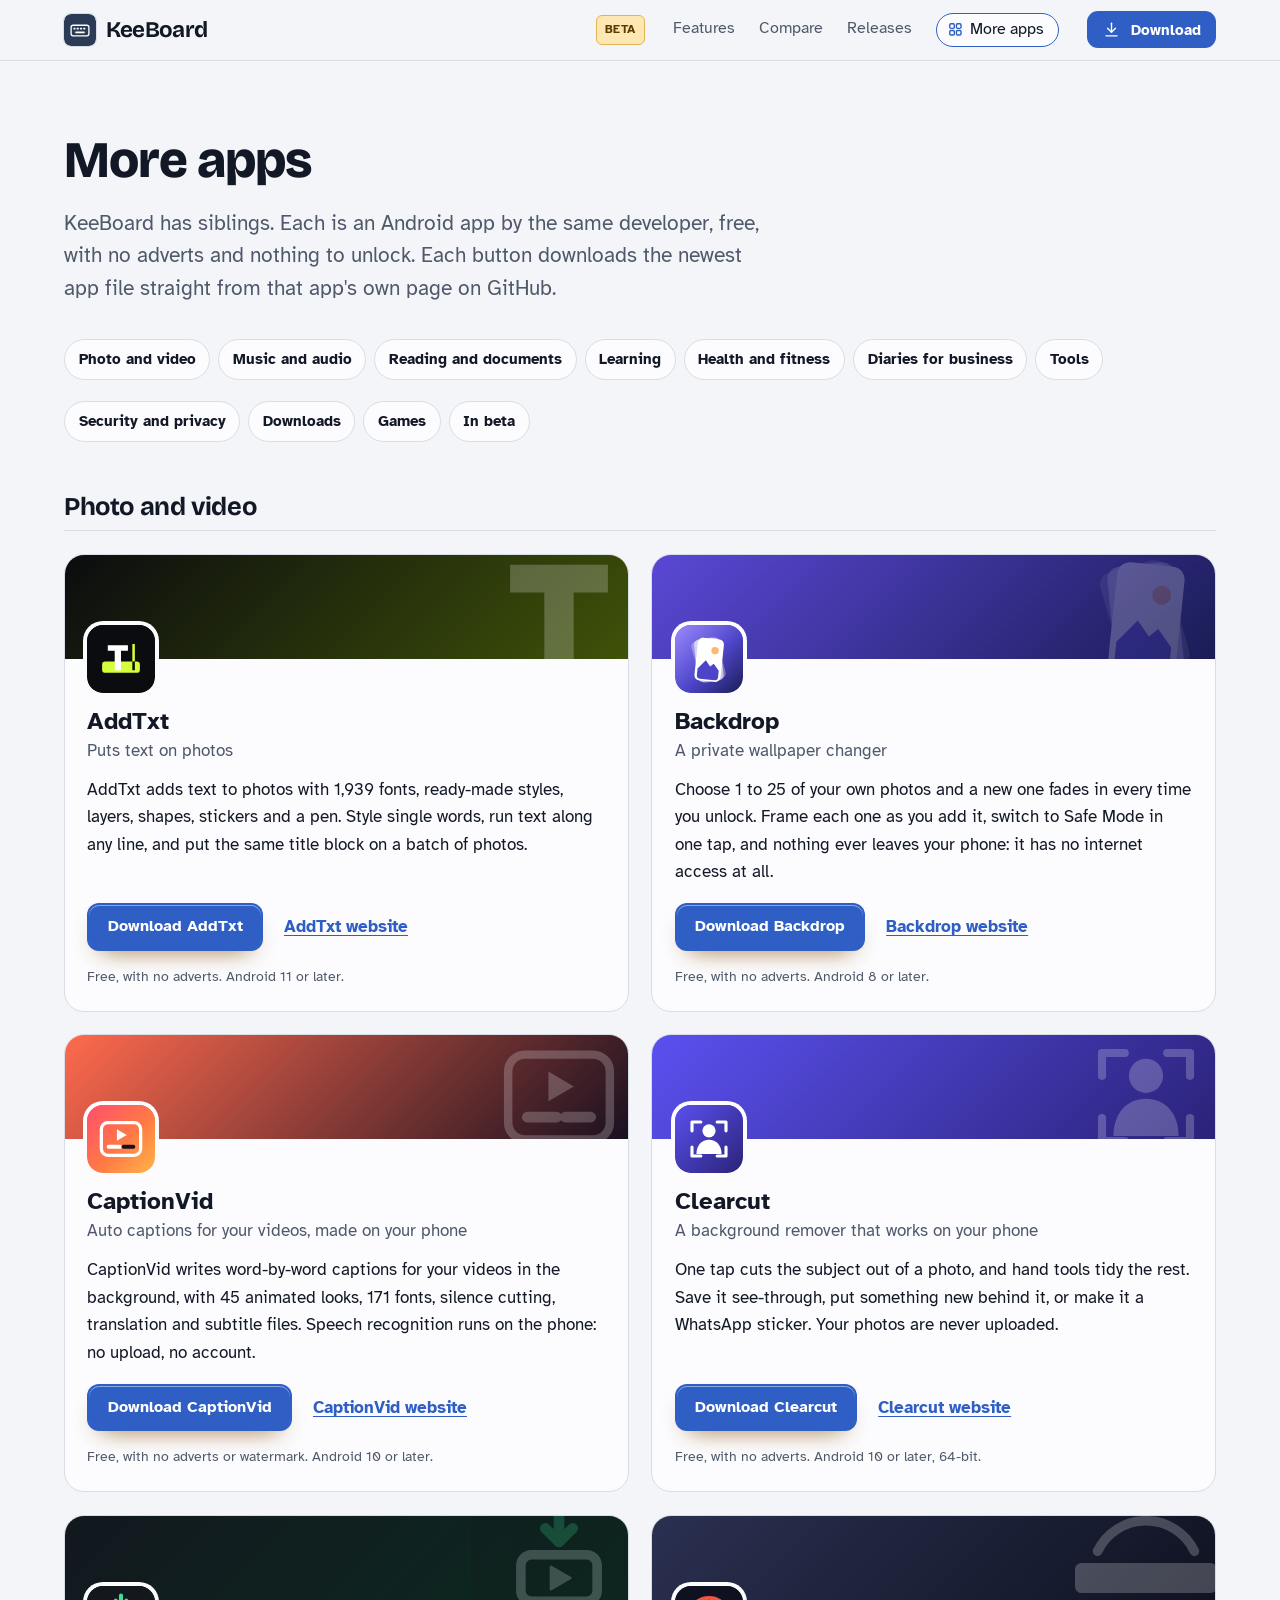
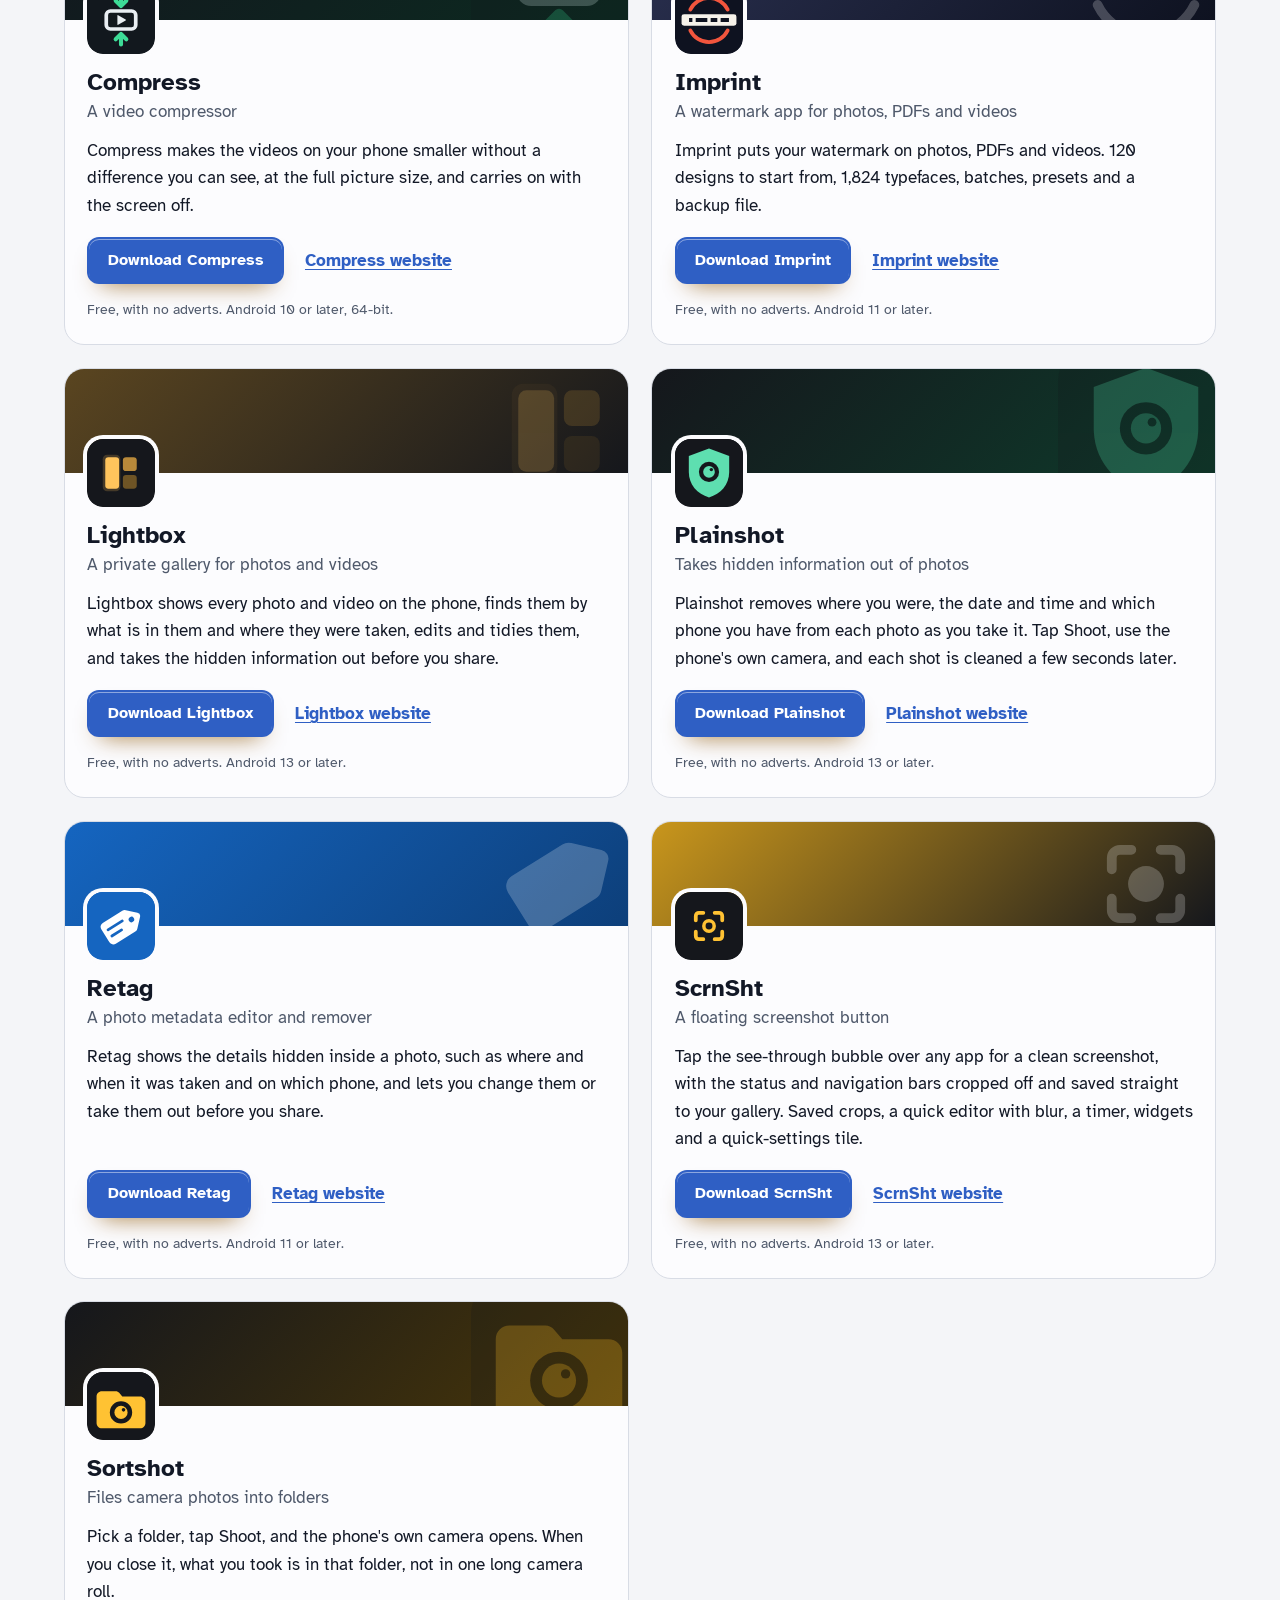
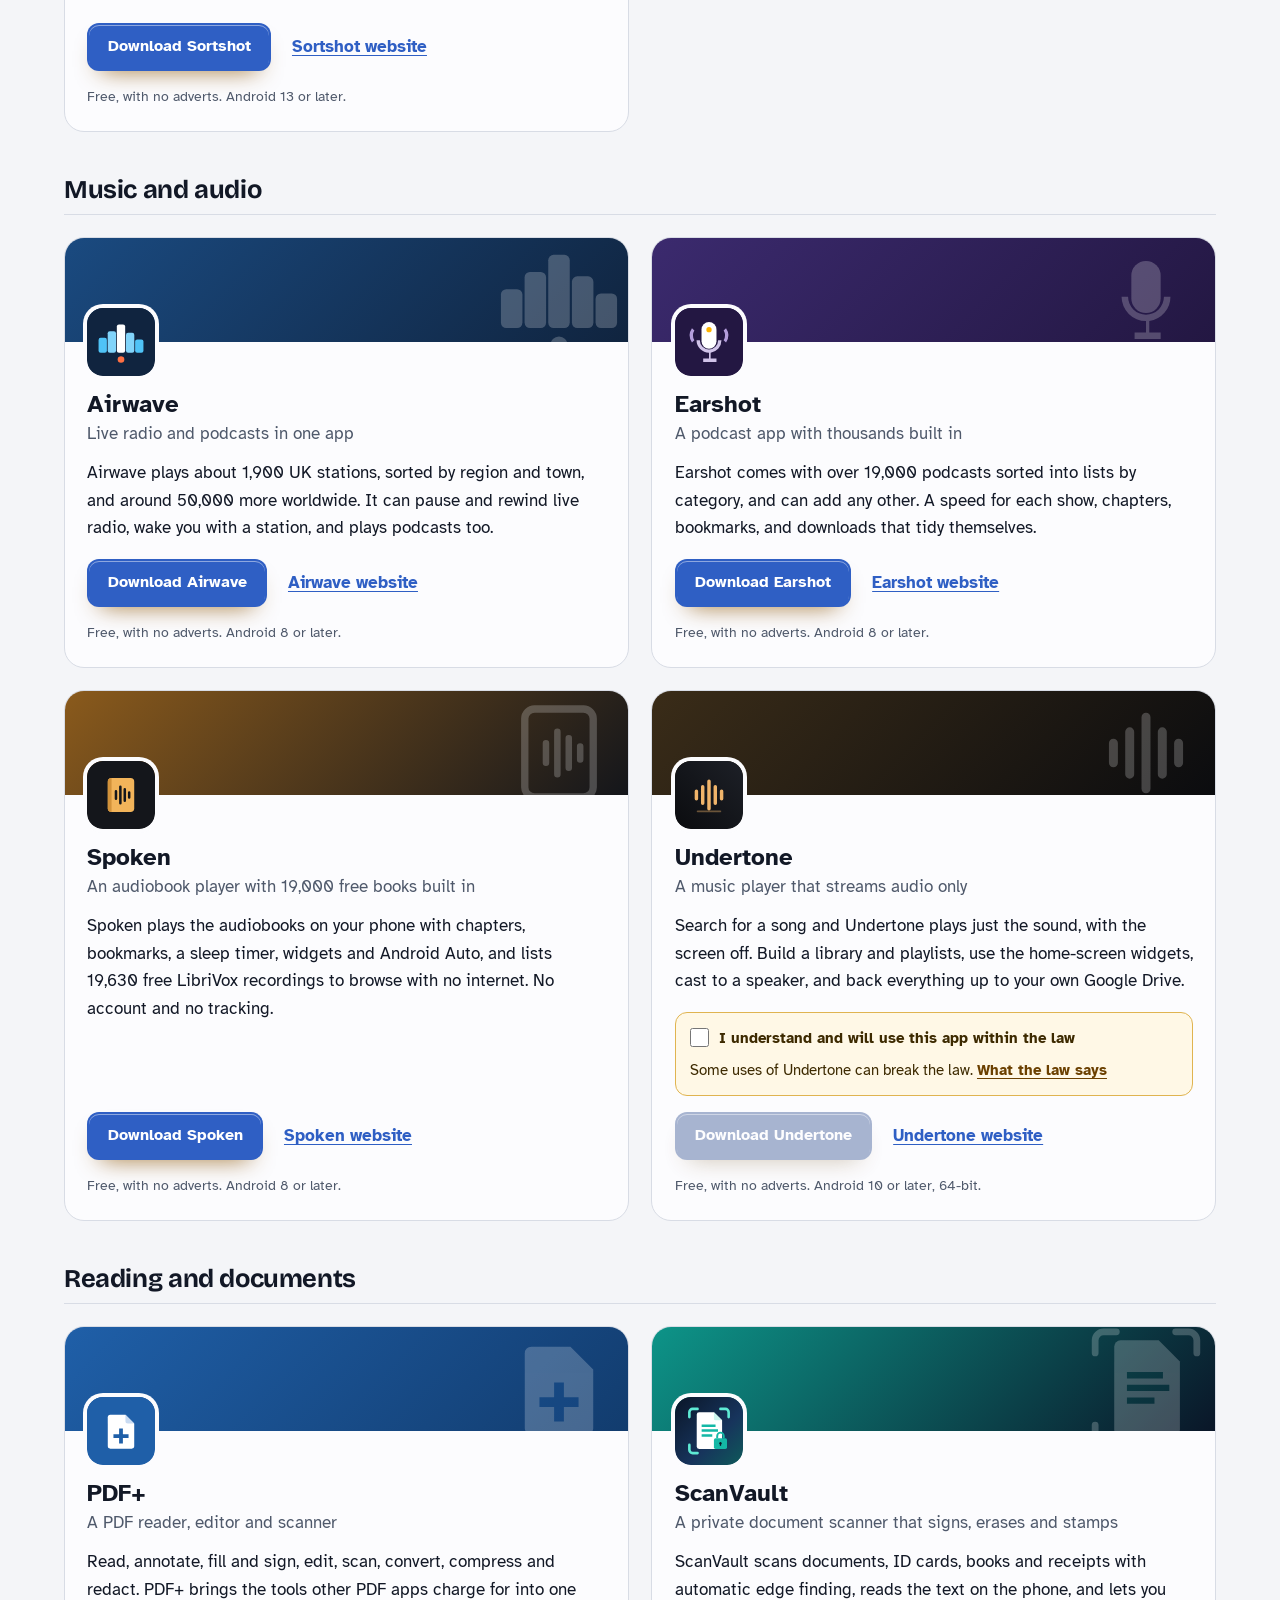
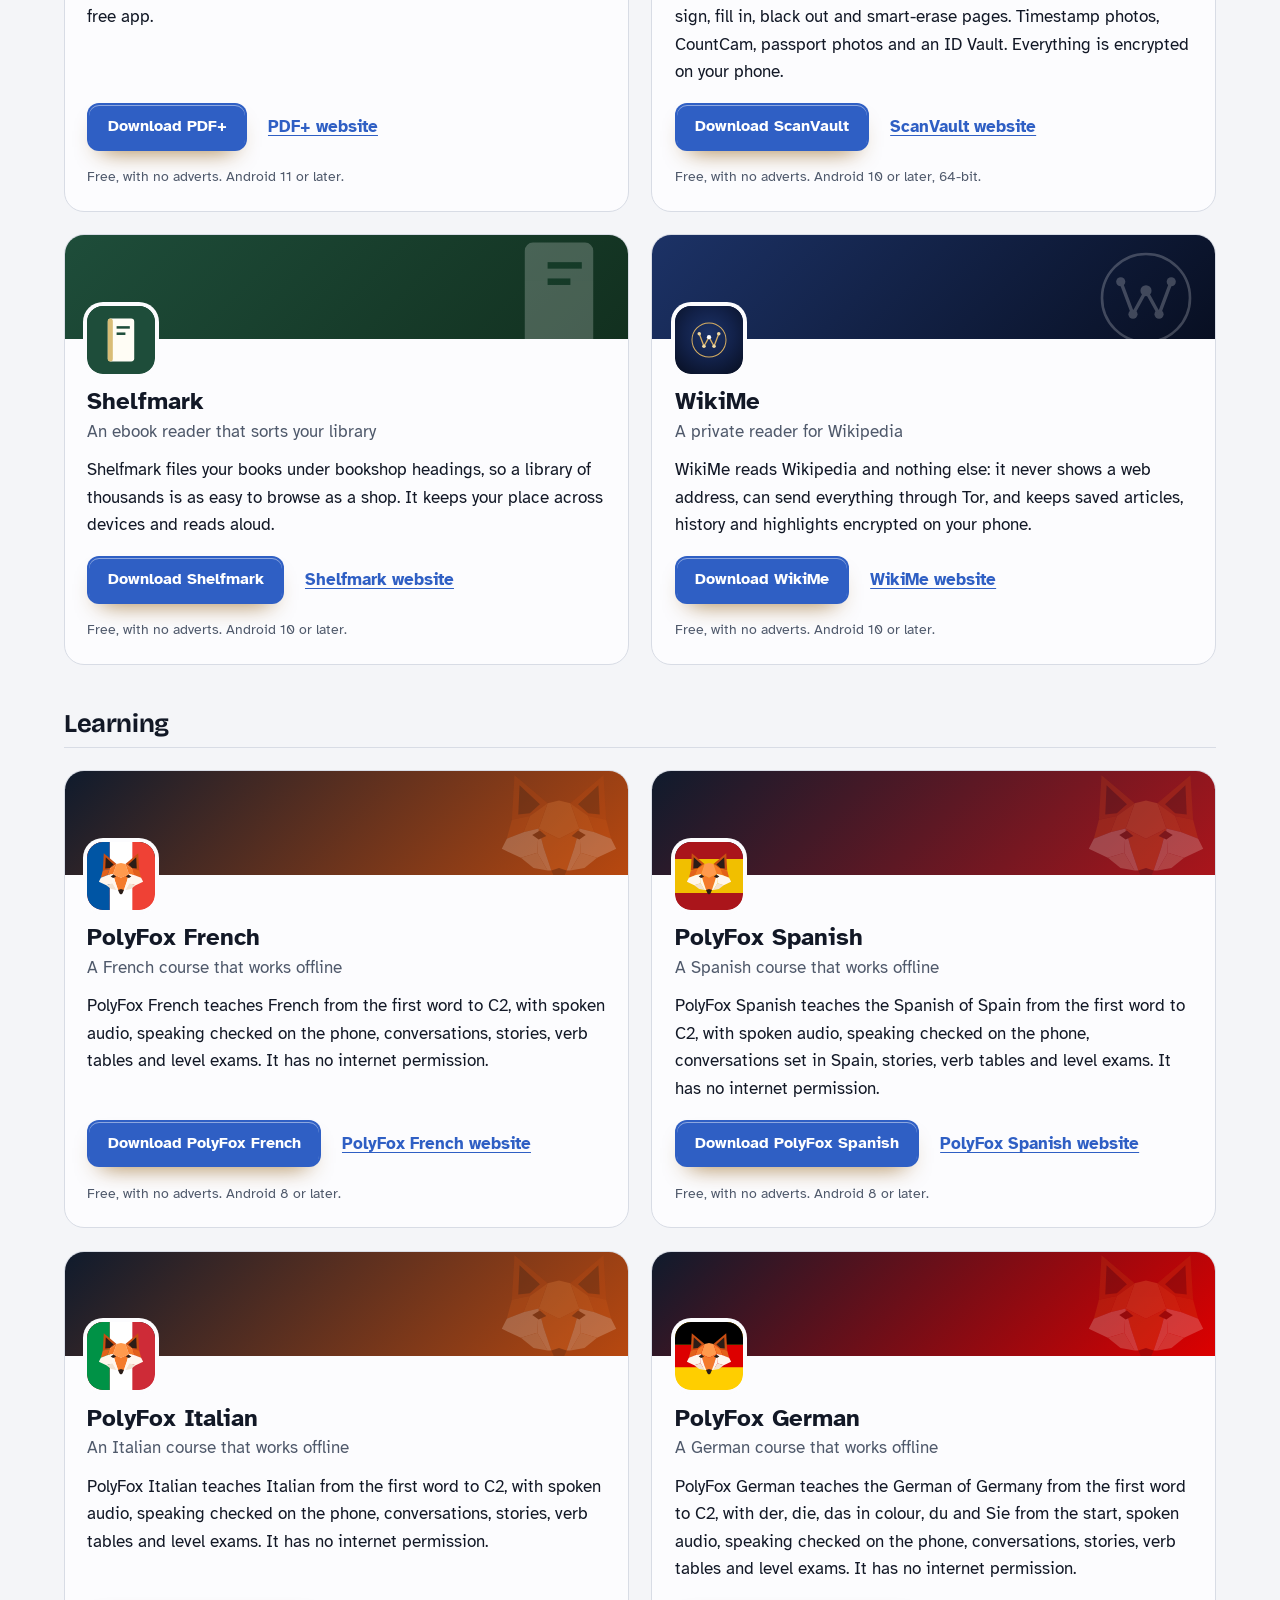
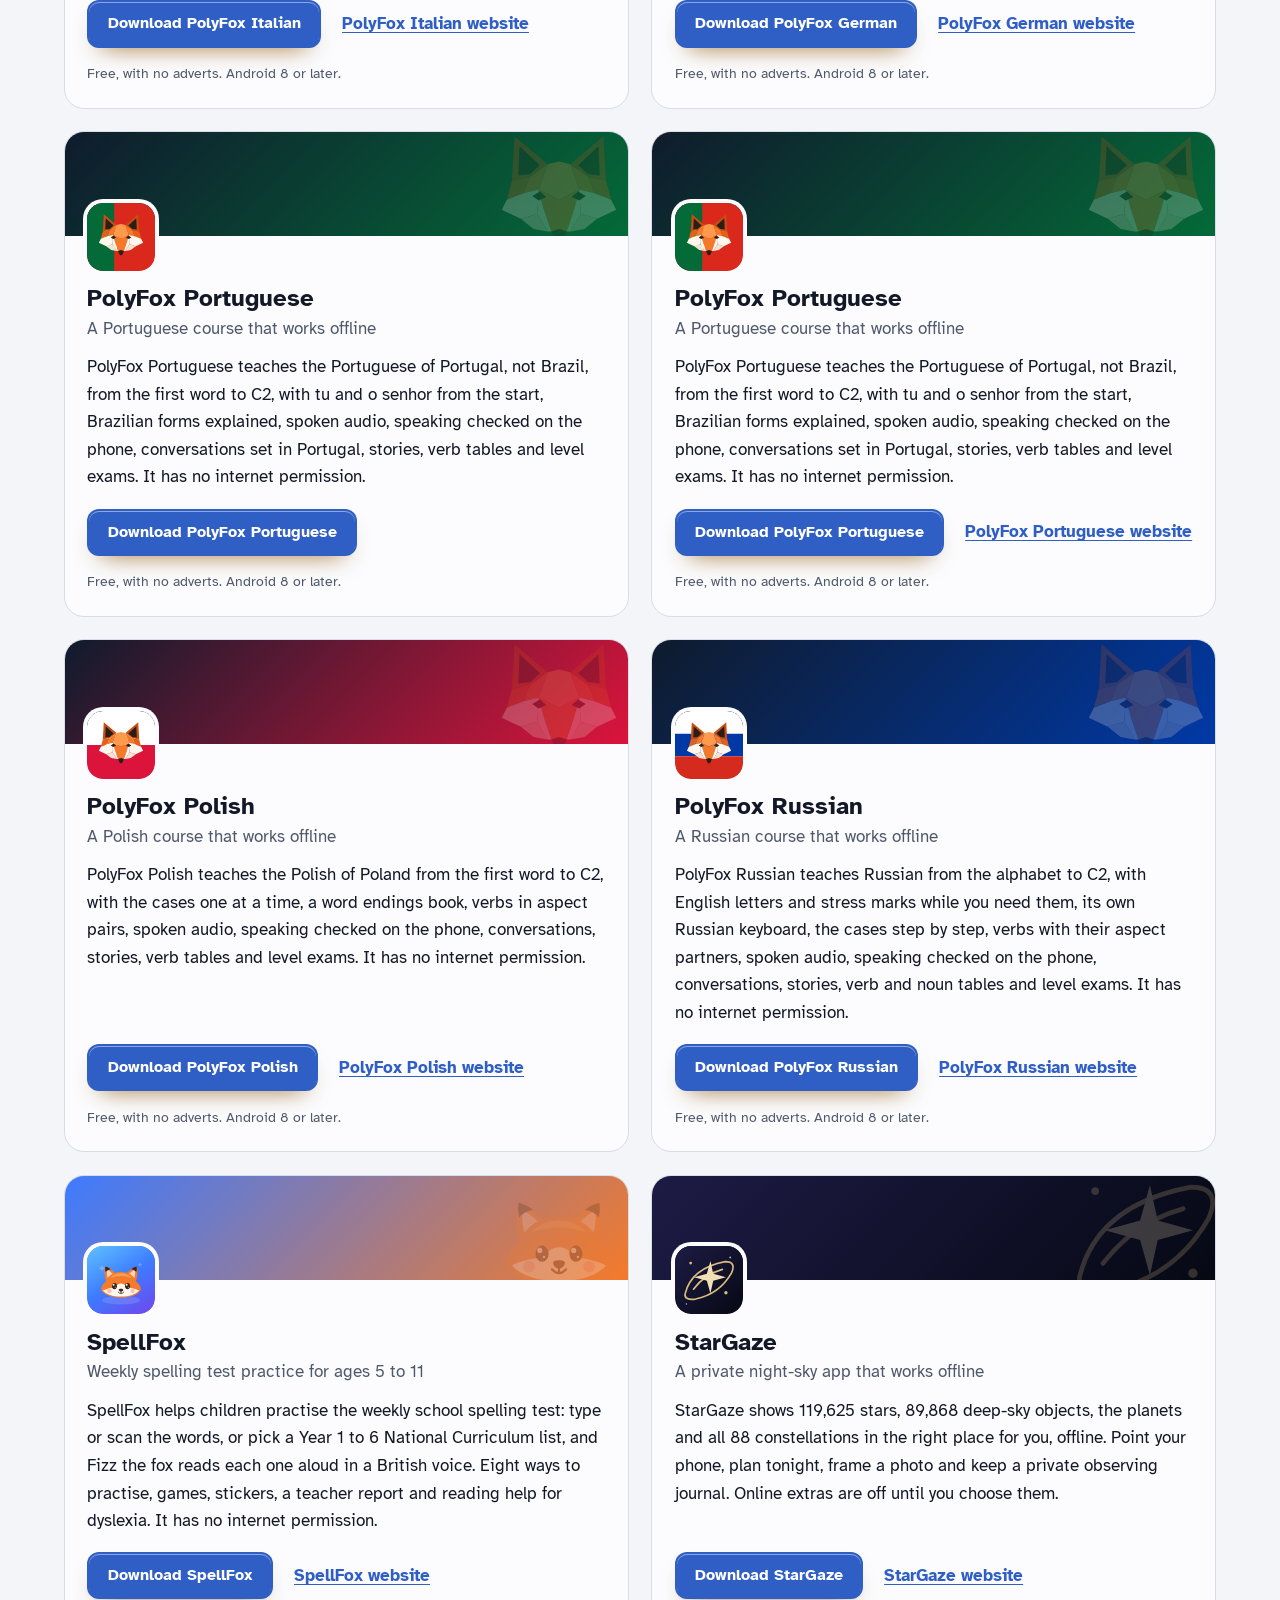
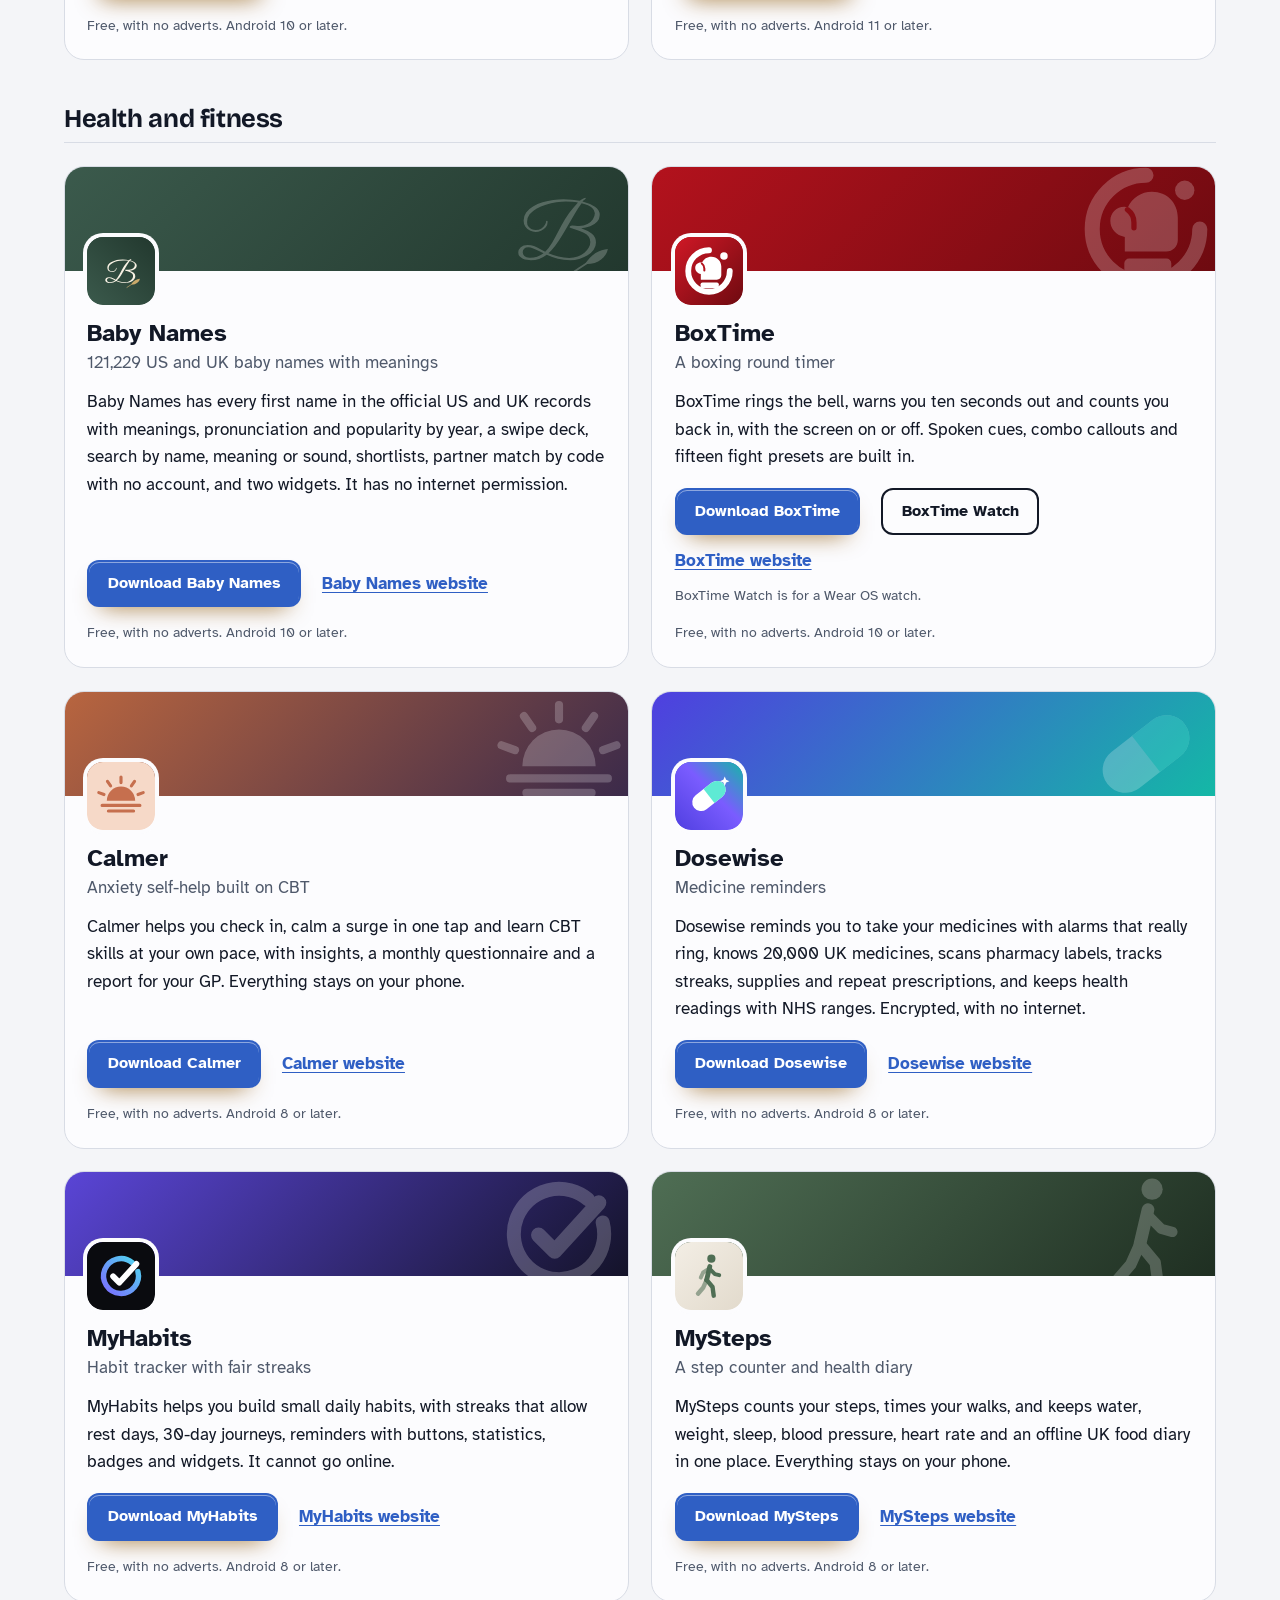
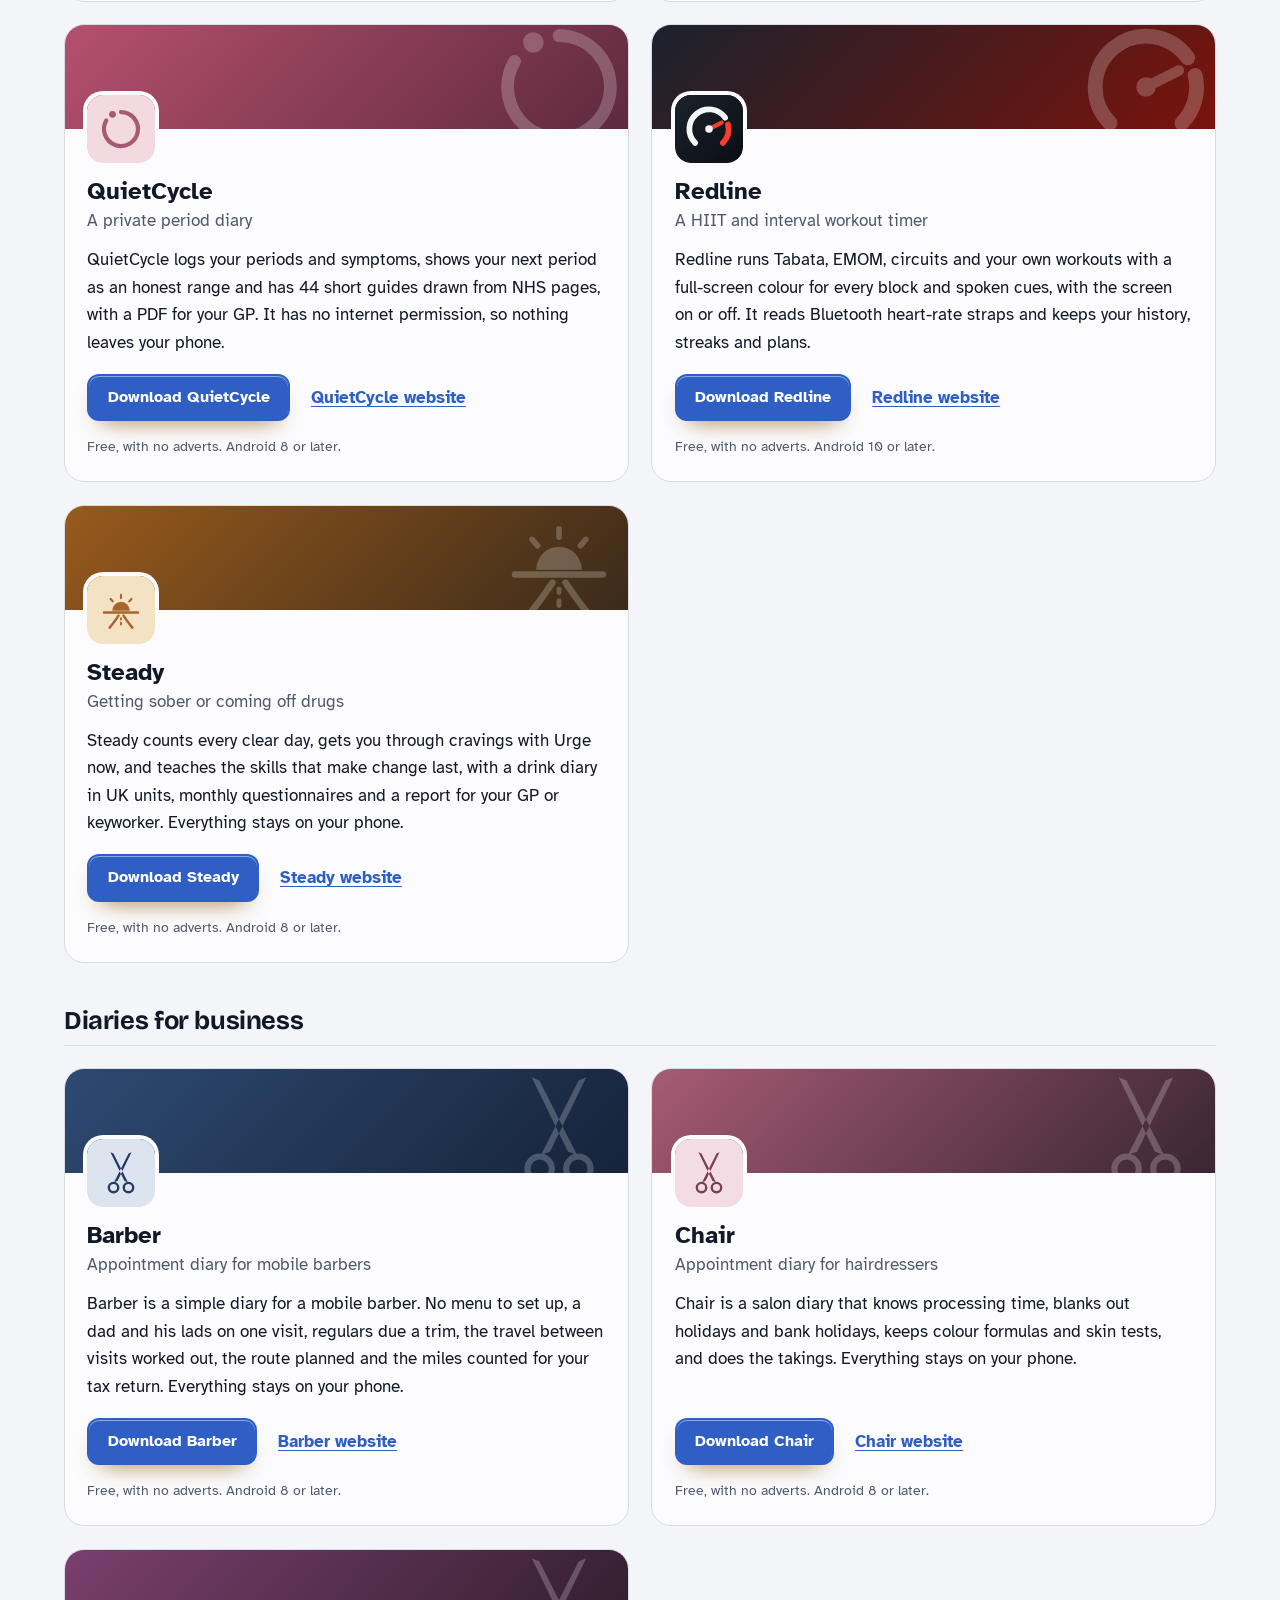
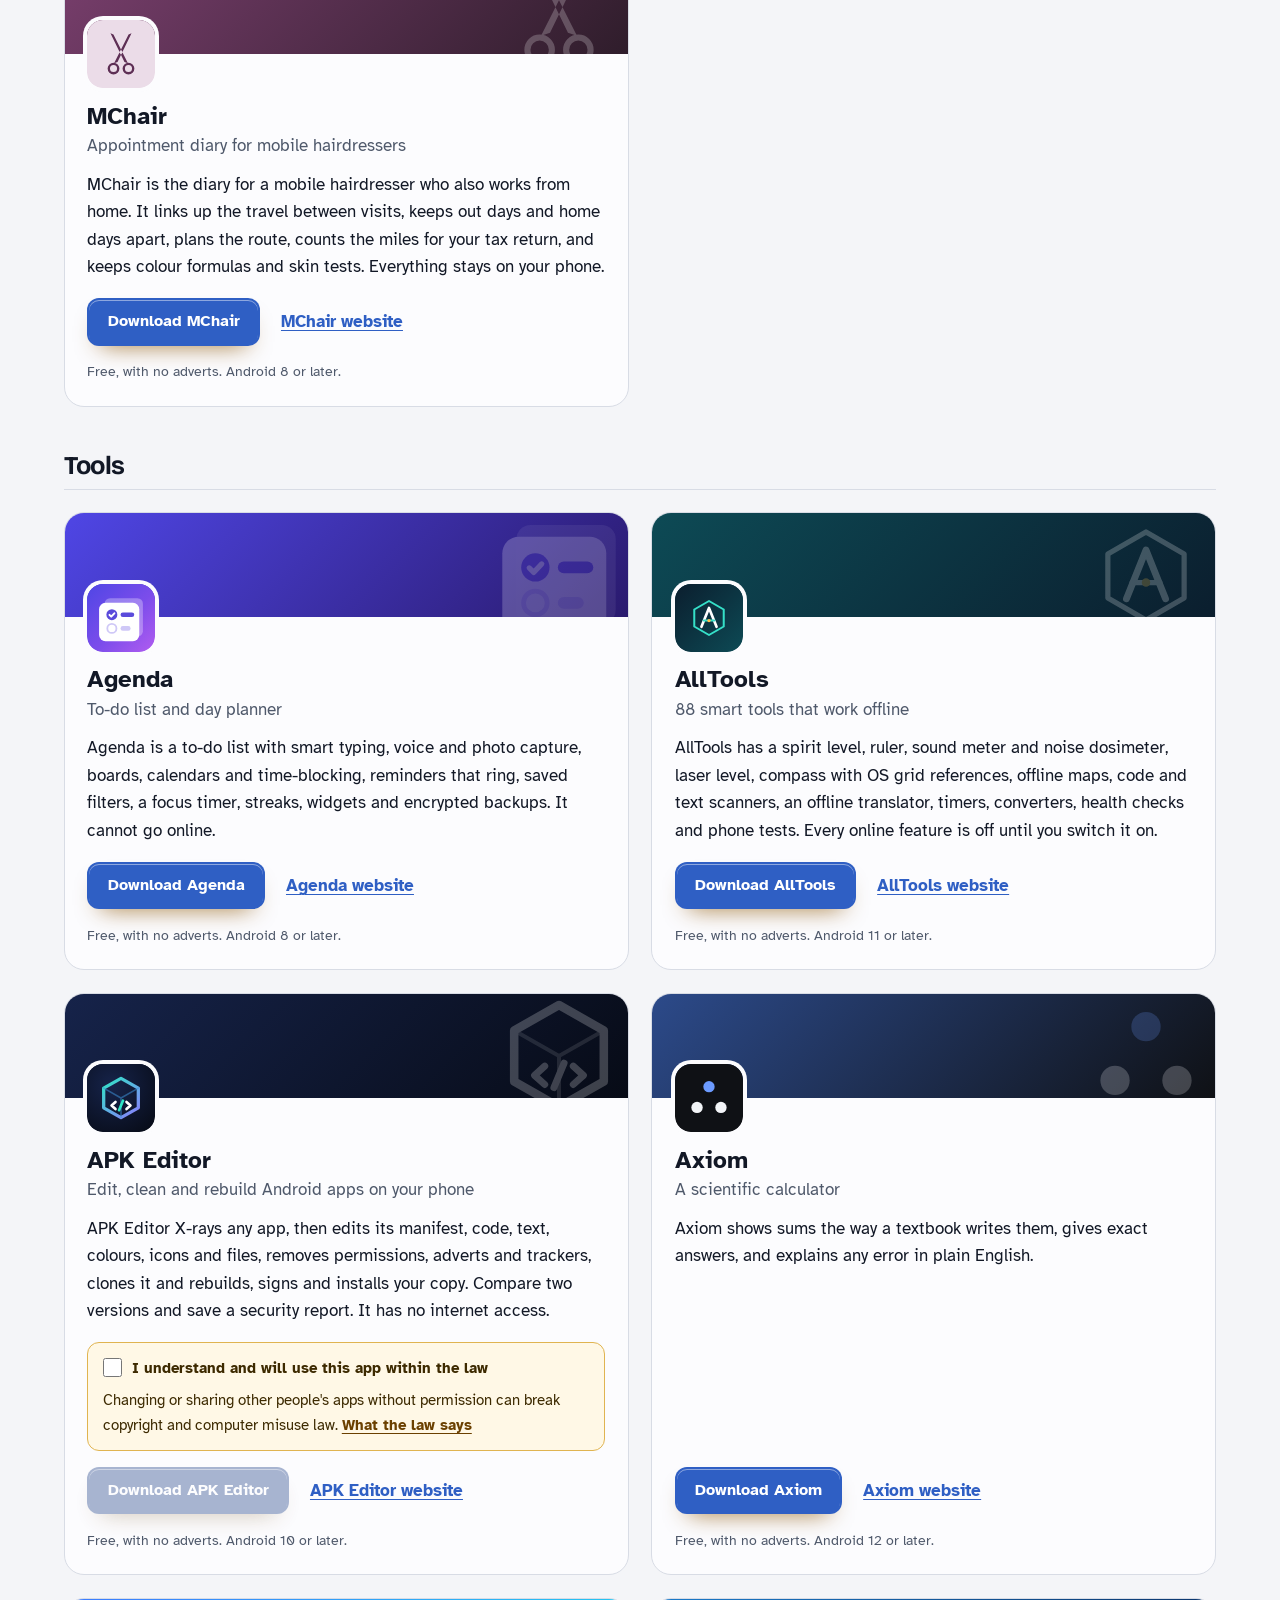
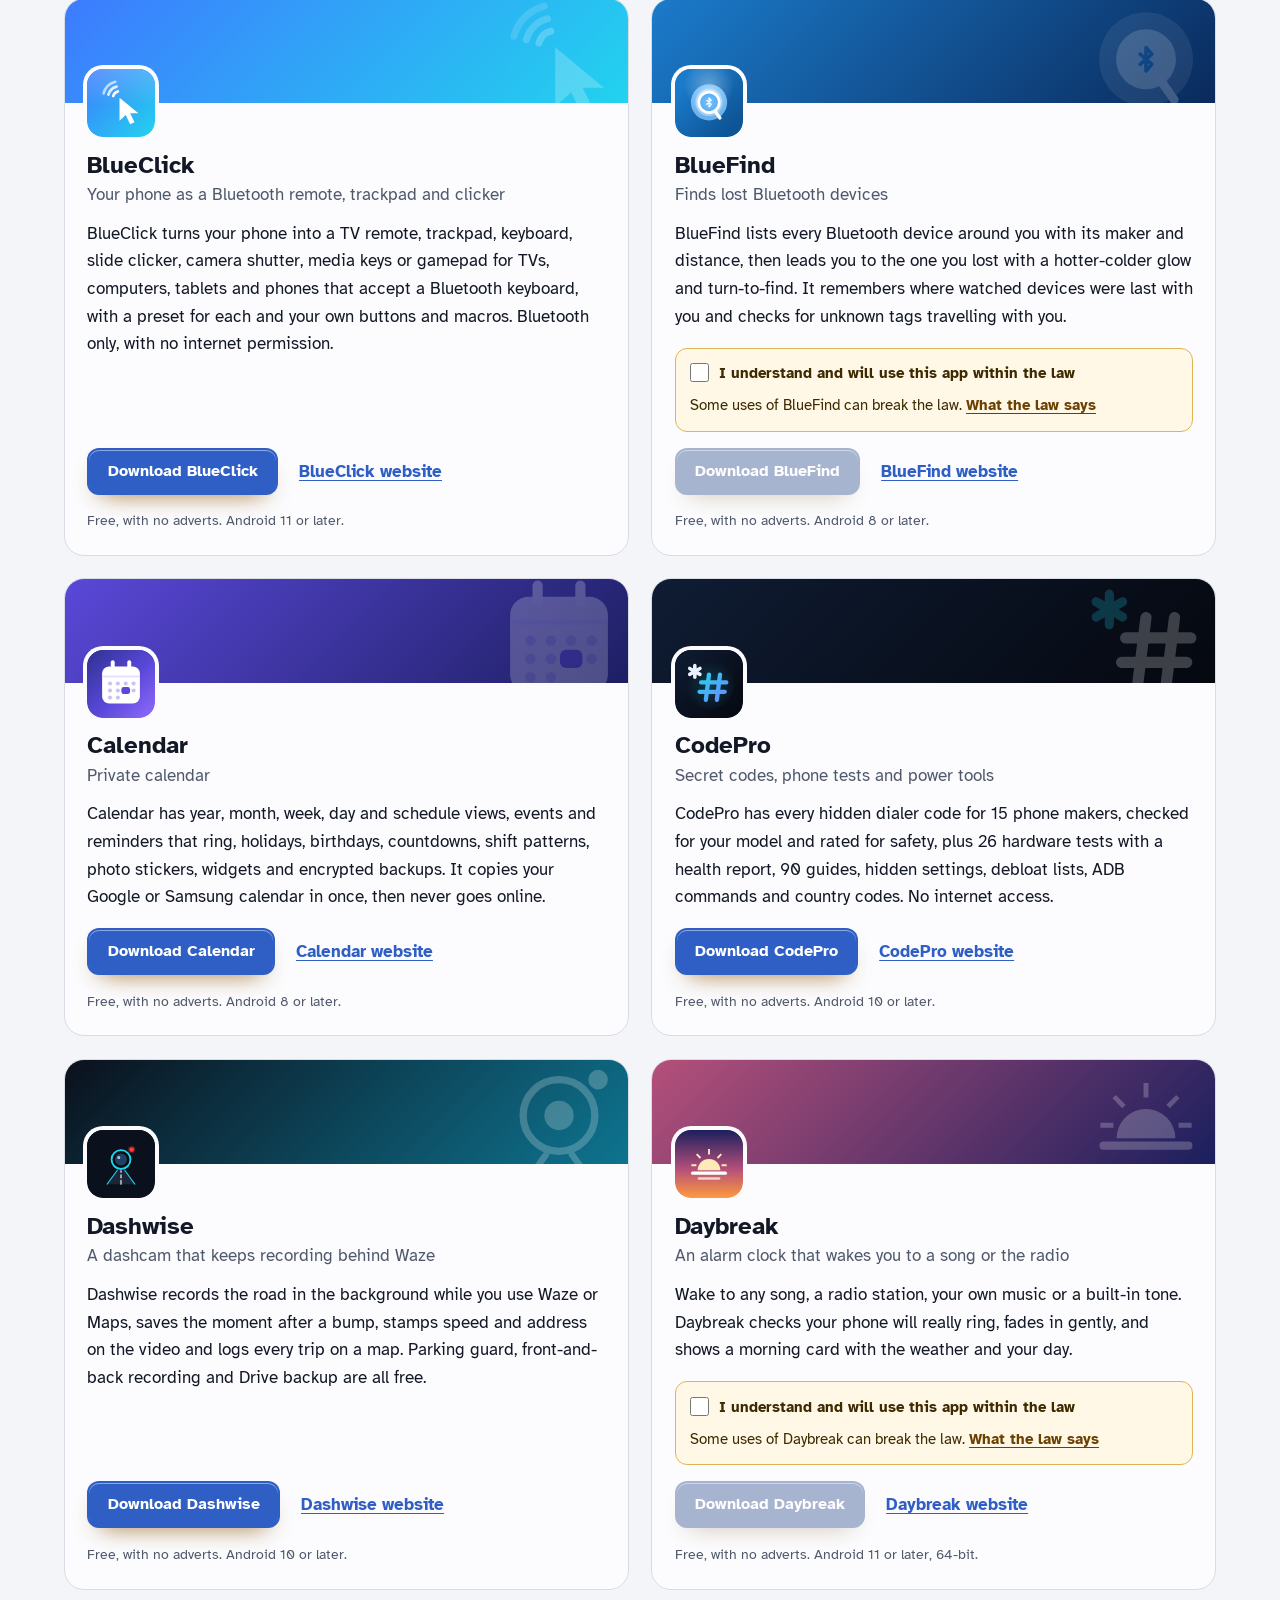
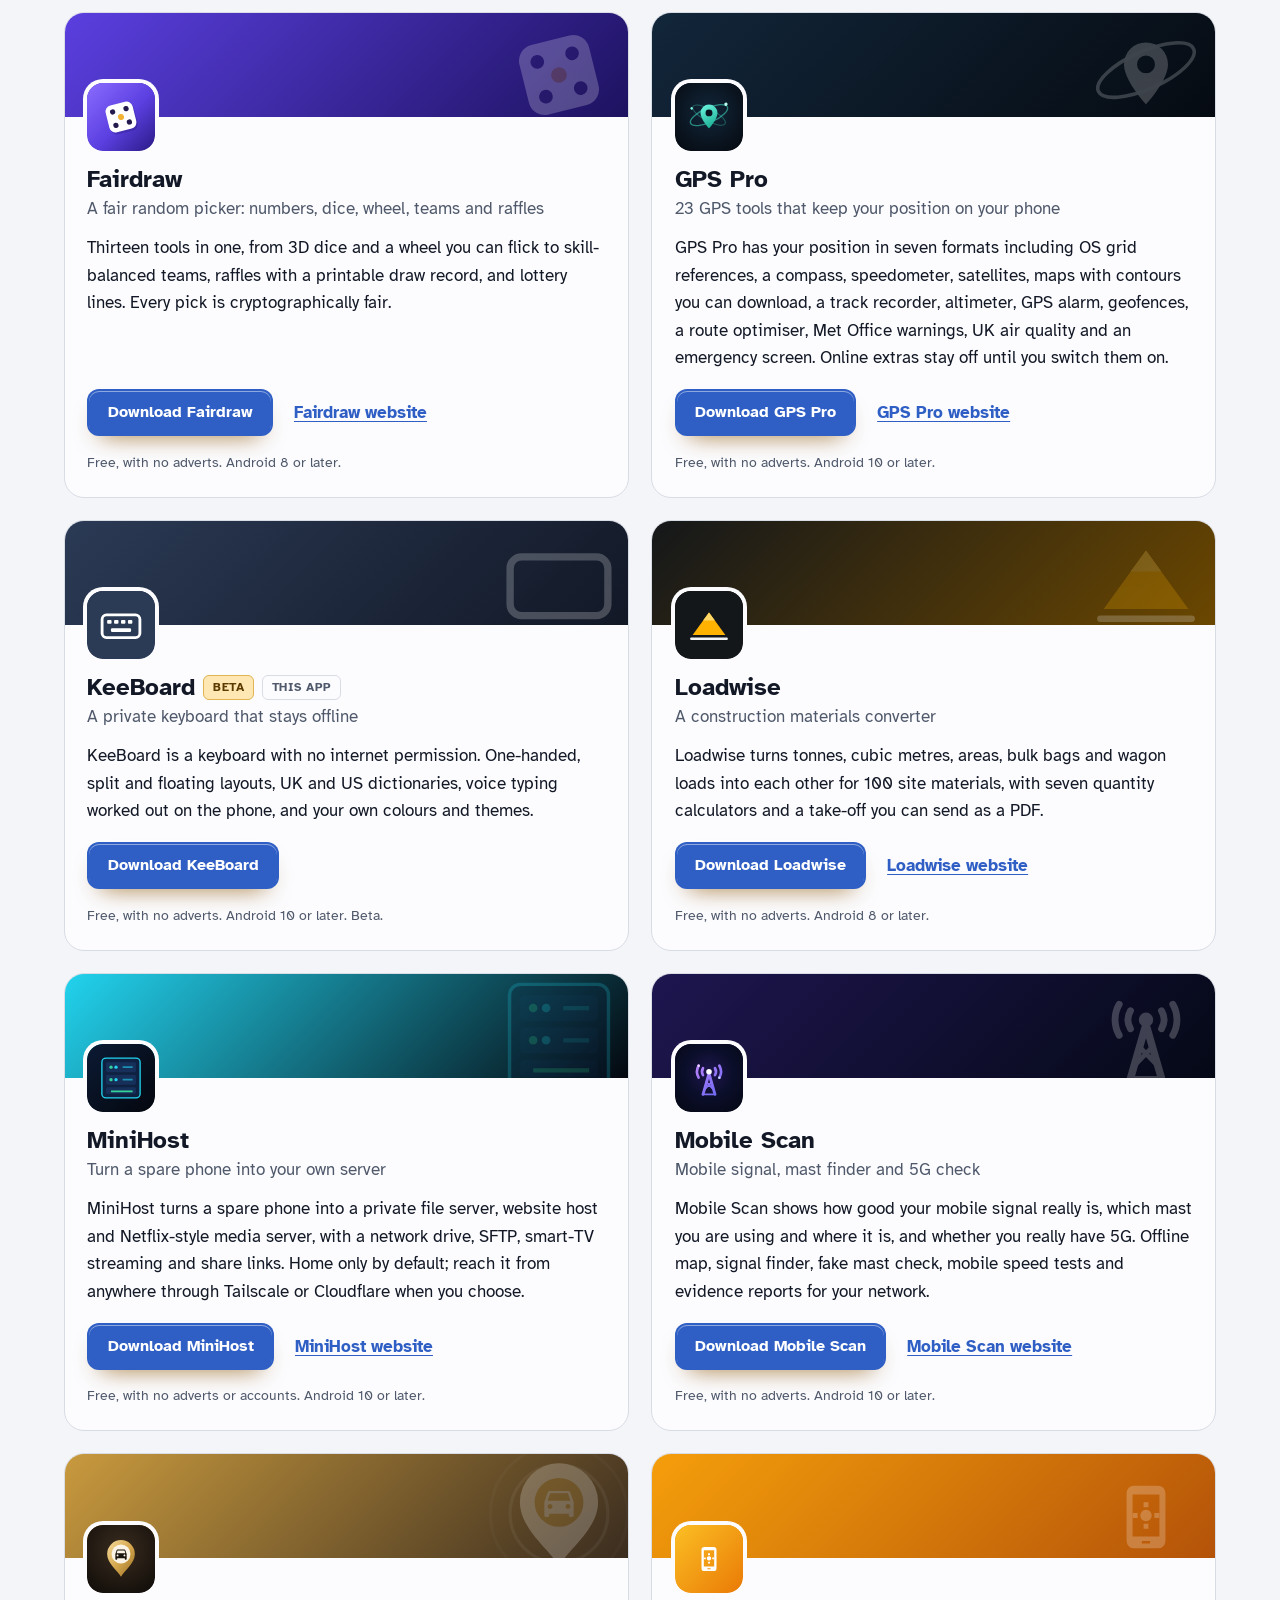
==== commit 892223b7: "More apps: add SpellFox" ====
--- a/more-apps.html
+++ b/more-apps.html
@@ -4,7 +4,7 @@
 <meta charset="utf-8">
 <meta name="viewport" content="width=device-width, initial-scale=1">
 <title>More free Android apps from the maker of KeeBoard</title>
-<meta name="description" content="All 98 free Android apps from the maker of KeeBoard, in one list by category, each with its download and a link to its website.">
+<meta name="description" content="All 99 free Android apps from the maker of KeeBoard, in one list by category, each with its download and a link to its website.">
 <meta name="author" content="Jonathan Jackson">
 <link rel="canonical" href="https://customgpter.github.io/keeboard/more-apps.html">
 <meta name="theme-color" content="#f4f5f8" media="(prefers-color-scheme: light)">
@@ -12,7 +12,7 @@
 <meta property="og:type" content="website">
 <meta property="og:site_name" content="KeeBoard">
 <meta property="og:title" content="More free Android apps from the maker of KeeBoard">
-<meta property="og:description" content="All 98 free Android apps from the maker of KeeBoard, in one list by category, each with its download and a link to its website.">
+<meta property="og:description" content="All 99 free Android apps from the maker of KeeBoard, in one list by category, each with its download and a link to its website.">
 <meta property="og:url" content="https://customgpter.github.io/keeboard/more-apps.html">
 <meta property="og:image" content="https://customgpter.github.io/keeboard/assets/og.png">
 <meta property="og:image:width" content="1200">
@@ -26,7 +26,7 @@
 <link rel="preload" href="./assets/fonts/atkinson-hyperlegible-latin-400-normal.woff2" as="font" type="font/woff2" crossorigin>
 <link rel="stylesheet" href="./assets/site.css?v=1">
 <link rel="stylesheet" href="./assets/house.css?v=1">
-<script type="application/ld+json">{"@context":"https://schema.org","@type":"ItemList","name":"Apps from the maker of KeeBoard","url":"https://customgpter.github.io/keeboard/more-apps.html","itemListElement":[{"@type":"ListItem","position":1,"name":"AddTxt","url":"https://customgpter.github.io/addtxt/"},{"@type":"ListItem","position":2,"name":"Backdrop","url":"https://customgpter.github.io/backdrop/"},{"@type":"ListItem","position":3,"name":"CaptionVid","url":"https://customgpter.github.io/captionvid/"},{"@type":"ListItem","position":4,"name":"Clearcut","url":"https://customgpter.github.io/clearcut/"},{"@type":"ListItem","position":5,"name":"Compress","url":"https://customgpter.github.io/compress/"},{"@type":"ListItem","position":6,"name":"Imprint","url":"https://customgpter.github.io/imprint/"},{"@type":"ListItem","position":7,"name":"Lightbox","url":"https://customgpter.github.io/lightbox/"},{"@type":"ListItem","position":8,"name":"Plainshot","url":"https://customgpter.github.io/plainshot/"},{"@type":"ListItem","position":9,"name":"Retag","url":"https://customgpter.github.io/retag/"},{"@type":"ListItem","position":10,"name":"ScrnSht","url":"https://customgpter.github.io/scrnsht/"},{"@type":"ListItem","position":11,"name":"Sortshot","url":"https://customgpter.github.io/sortshot/"},{"@type":"ListItem","position":12,"name":"Airwave","url":"https://customgpter.github.io/airwave/"},{"@type":"ListItem","position":13,"name":"Earshot","url":"https://customgpter.github.io/earshot/"},{"@type":"ListItem","position":14,"name":"Spoken","url":"https://customgpter.github.io/spoken/"},{"@type":"ListItem","position":15,"name":"Undertone","url":"https://customgpter.github.io/undertone/"},{"@type":"ListItem","position":16,"name":"PDF+","url":"https://customgpter.github.io/pdfplus/"},{"@type":"ListItem","position":17,"name":"ScanVault","url":"https://customgpter.github.io/scanvault/"},{"@type":"ListItem","position":18,"name":"Shelfmark","url":"https://customgpter.github.io/shelfmark/"},{"@type":"ListItem","position":19,"name":"WikiMe","url":"https://customgpter.github.io/wikime/"},{"@type":"ListItem","position":20,"name":"PolyFox French","url":"https://customgpter.github.io/polyfox/"},{"@type":"ListItem","position":21,"name":"PolyFox German","url":"https://customgpter.github.io/polyfox-german/"},{"@type":"ListItem","position":22,"name":"PolyFox Portuguese","url":"https://customgpter.github.io/polyfox-portuguese/"},{"@type":"ListItem","position":23,"name":"PolyFox Polish","url":"https://customgpter.github.io/polyfox-polish/"},{"@type":"ListItem","position":24,"name":"PolyFox Russian","url":"https://customgpter.github.io/polyfox-russian/"},{"@type":"ListItem","position":25,"name":"StarGaze","url":"https://customgpter.github.io/stargaze/"},{"@type":"ListItem","position":26,"name":"Baby Names","url":"https://customgpter.github.io/babynames/"},{"@type":"ListItem","position":27,"name":"BoxTime","url":"https://customgpter.github.io/boxtime/"},{"@type":"ListItem","position":28,"name":"Calmer","url":"https://customgpter.github.io/calmer/"},{"@type":"ListItem","position":29,"name":"Dosewise","url":"https://customgpter.github.io/dosewise/"},{"@type":"ListItem","position":30,"name":"MyHabits","url":"https://customgpter.github.io/myhabits/"},{"@type":"ListItem","position":31,"name":"MySteps","url":"https://customgpter.github.io/mysteps/"},{"@type":"ListItem","position":32,"name":"QuietCycle","url":"https://customgpter.github.io/quietcycle/"},{"@type":"ListItem","position":33,"name":"Redline","url":"https://customgpter.github.io/redline/"},{"@type":"ListItem","position":34,"name":"Steady","url":"https://customgpter.github.io/steady/"},{"@type":"ListItem","position":35,"name":"Barber","url":"https://customgpter.github.io/barber/"},{"@type":"ListItem","position":36,"name":"Chair","url":"https://customgpter.github.io/chair/"},{"@type":"ListItem","position":37,"name":"MChair","url":"https://customgpter.github.io/mchair/"},{"@type":"ListItem","position":38,"name":"Agenda","url":"https://customgpter.github.io/agenda/"},{"@type":"ListItem","position":39,"name":"AllTools","url":"https://customgpter.github.io/alltools/"},{"@type":"ListItem","position":40,"name":"APK Editor","url":"https://customgpter.github.io/apkeditor/"},{"@type":"ListItem","position":41,"name":"Axiom","url":"https://customgpter.github.io/axiom/"},{"@type":"ListItem","position":42,"name":"BlueClick","url":"https://customgpter.github.io/blueclick/"},{"@type":"ListItem","position":43,"name":"BlueFind","url":"https://customgpter.github.io/bluefind/"},{"@type":"ListItem","position":44,"name":"Calendar","url":"https://customgpter.github.io/calendar/"},{"@type":"ListItem","position":45,"name":"CodePro","url":"https://customgpter.github.io/codepro/"},{"@type":"ListItem","position":46,"name":"Dashwise","url":"https://customgpter.github.io/dashwise/"},{"@type":"ListItem","position":47,"name":"Daybreak","url":"https://customgpter.github.io/daybreak/"},{"@type":"ListItem","position":48,"name":"Fairdraw","url":"https://customgpter.github.io/fairdraw/"},{"@type":"ListItem","position":49,"name":"GPS Pro","url":"https://customgpter.github.io/gpspro/"},{"@type":"ListItem","position":50,"name":"KeeBoard","url":"https://customgpter.github.io/keeboard/"},{"@type":"ListItem","position":51,"name":"Loadwise","url":"https://customgpter.github.io/loadwise/"},{"@type":"ListItem","position":52,"name":"MiniHost","url":"https://customgpter.github.io/minihost/"},{"@type":"ListItem","position":53,"name":"Mobile Scan","url":"https://customgpter.github.io/mobilescan/"},{"@type":"ListItem","position":54,"name":"Parkwise","url":"https://customgpter.github.io/parkwise/"},{"@type":"ListItem","position":55,"name":"Pocketmind","url":"https://customgpter.github.io/pocketmind/"},{"@type":"ListItem","position":56,"name":"Refine","url":"https://customgpter.github.io/refine/"},{"@type":"ListItem","position":57,"name":"Shiftwise","url":"https://customgpter.github.io/shiftwise/"},{"@type":"ListItem","position":58,"name":"SimpleCalc","url":"https://customgpter.github.io/simplecalc/"},{"@type":"ListItem","position":59,"name":"Skyline","url":"https://customgpter.github.io/skyline/"},{"@type":"ListItem","position":60,"name":"Slipway","url":"https://customgpter.github.io/slipway/"},{"@type":"ListItem","position":61,"name":"Tagger","url":"https://customgpter.github.io/tagger/"},{"@type":"ListItem","position":62,"name":"TotalClean","url":"https://customgpter.github.io/totalclean/"},{"@type":"ListItem","position":63,"name":"TVLink","url":"https://customgpter.github.io/tvlink/"},{"@type":"ListItem","position":64,"name":"Unbox","url":"https://customgpter.github.io/unbox/"},{"@type":"ListItem","position":65,"name":"WhatsKeep","url":"https://customgpter.github.io/whatskeep/"},{"@type":"ListItem","position":66,"name":"WiFi Scan","url":"https://customgpter.github.io/wifiscan/"},{"@type":"ListItem","position":67,"name":"Auditly","url":"https://customgpter.github.io/auditly/"},{"@type":"ListItem","position":68,"name":"Backchannel","url":"https://customgpter.github.io/backchannel/"},{"@type":"ListItem","position":69,"name":"ENotes","url":"https://customgpter.github.io/enotes/"},{"@type":"ListItem","position":70,"name":"FindMe","url":"https://customgpter.github.io/findme/"},{"@type":"ListItem","position":71,"name":"iLock","url":"https://customgpter.github.io/ilock/"},{"@type":"ListItem","position":72,"name":"ImSafe","url":"https://customgpter.github.io/imsafe/"},{"@type":"ListItem","position":73,"name":"IShred","url":"https://customgpter.github.io/ishred/"},{"@type":"ListItem","position":74,"name":"LockBox","url":"https://customgpter.github.io/lockbox/"},{"@type":"ListItem","position":75,"name":"PassVault","url":"https://customgpter.github.io/passvault/"},{"@type":"ListItem","position":76,"name":"SpyFind","url":"https://customgpter.github.io/spyfind/"},{"@type":"ListItem","position":77,"name":"TextWipe","url":"https://customgpter.github.io/textwipe/"},{"@type":"ListItem","position":78,"name":"Tracewire","url":"https://customgpter.github.io/tracewire/"},{"@type":"ListItem","position":79,"name":"Vigil","url":"https://customgpter.github.io/vigil/"},{"@type":"ListItem","position":80,"name":"Grab","url":"https://customgpter.github.io/grab/"},{"@type":"ListItem","position":81,"name":"Swarm","url":"https://customgpter.github.io/swarm/"},{"@type":"ListItem","position":82,"name":"Plane Games","url":"https://customgpter.github.io/plane-games/"},{"@type":"ListItem","position":83,"name":"Ninefold","url":"https://customgpter.github.io/ninefold/"},{"@type":"ListItem","position":84,"name":"Cubewise","url":"https://customgpter.github.io/cubewise/"},{"@type":"ListItem","position":85,"name":"Tilewise","url":"https://customgpter.github.io/tilewise/"},{"@type":"ListItem","position":86,"name":"Letterwise","url":"https://customgpter.github.io/letterwise/"},{"@type":"ListItem","position":87,"name":"Kingside","url":"https://customgpter.github.io/kingside/"},{"@type":"ListItem","position":88,"name":"Deckhand","url":"https://customgpter.github.io/deckhand/"},{"@type":"ListItem","position":89,"name":"SNESForge","url":"https://customgpter.github.io/snesforge/"},{"@type":"ListItem","position":90,"name":"Fame Boy","url":"https://customgpter.github.io/fameboy/"},{"@type":"ListItem","position":91,"name":"PSPPro","url":"https://customgpter.github.io/psppro/"},{"@type":"ListItem","position":92,"name":"MegaGen","url":"https://customgpter.github.io/megagen/"},{"@type":"ListItem","position":93,"name":"QVR","url":"https://customgpter.github.io/qvr/"},{"@type":"ListItem","position":94,"name":"QVR Watch","url":"https://customgpter.github.io/qvr-watch/"},{"@type":"ListItem","position":95,"name":"QVRLite","url":"https://customgpter.github.io/qvrlite/"},{"@type":"ListItem","position":96,"name":"Onionz","url":"https://customgpter.github.io/onionz/"},{"@type":"ListItem","position":97,"name":"OnionzWeb","url":"https://customgpter.github.io/onionzweb/"}]}</script>
+<script type="application/ld+json">{"@context":"https://schema.org","@type":"ItemList","name":"Apps from the maker of KeeBoard","url":"https://customgpter.github.io/keeboard/more-apps.html","itemListElement":[{"@type":"ListItem","position":1,"name":"AddTxt","url":"https://customgpter.github.io/addtxt/"},{"@type":"ListItem","position":2,"name":"Backdrop","url":"https://customgpter.github.io/backdrop/"},{"@type":"ListItem","position":3,"name":"CaptionVid","url":"https://customgpter.github.io/captionvid/"},{"@type":"ListItem","position":4,"name":"Clearcut","url":"https://customgpter.github.io/clearcut/"},{"@type":"ListItem","position":5,"name":"Compress","url":"https://customgpter.github.io/compress/"},{"@type":"ListItem","position":6,"name":"Imprint","url":"https://customgpter.github.io/imprint/"},{"@type":"ListItem","position":7,"name":"Lightbox","url":"https://customgpter.github.io/lightbox/"},{"@type":"ListItem","position":8,"name":"Plainshot","url":"https://customgpter.github.io/plainshot/"},{"@type":"ListItem","position":9,"name":"Retag","url":"https://customgpter.github.io/retag/"},{"@type":"ListItem","position":10,"name":"ScrnSht","url":"https://customgpter.github.io/scrnsht/"},{"@type":"ListItem","position":11,"name":"Sortshot","url":"https://customgpter.github.io/sortshot/"},{"@type":"ListItem","position":12,"name":"Airwave","url":"https://customgpter.github.io/airwave/"},{"@type":"ListItem","position":13,"name":"Earshot","url":"https://customgpter.github.io/earshot/"},{"@type":"ListItem","position":14,"name":"Spoken","url":"https://customgpter.github.io/spoken/"},{"@type":"ListItem","position":15,"name":"Undertone","url":"https://customgpter.github.io/undertone/"},{"@type":"ListItem","position":16,"name":"PDF+","url":"https://customgpter.github.io/pdfplus/"},{"@type":"ListItem","position":17,"name":"ScanVault","url":"https://customgpter.github.io/scanvault/"},{"@type":"ListItem","position":18,"name":"Shelfmark","url":"https://customgpter.github.io/shelfmark/"},{"@type":"ListItem","position":19,"name":"WikiMe","url":"https://customgpter.github.io/wikime/"},{"@type":"ListItem","position":20,"name":"PolyFox French","url":"https://customgpter.github.io/polyfox/"},{"@type":"ListItem","position":21,"name":"PolyFox German","url":"https://customgpter.github.io/polyfox-german/"},{"@type":"ListItem","position":22,"name":"PolyFox Portuguese","url":"https://customgpter.github.io/polyfox-portuguese/"},{"@type":"ListItem","position":23,"name":"PolyFox Polish","url":"https://customgpter.github.io/polyfox-polish/"},{"@type":"ListItem","position":24,"name":"PolyFox Russian","url":"https://customgpter.github.io/polyfox-russian/"},{"@type":"ListItem","position":25,"name":"SpellFox","url":"https://customgpter.github.io/spellfox/"},{"@type":"ListItem","position":26,"name":"StarGaze","url":"https://customgpter.github.io/stargaze/"},{"@type":"ListItem","position":27,"name":"Baby Names","url":"https://customgpter.github.io/babynames/"},{"@type":"ListItem","position":28,"name":"BoxTime","url":"https://customgpter.github.io/boxtime/"},{"@type":"ListItem","position":29,"name":"Calmer","url":"https://customgpter.github.io/calmer/"},{"@type":"ListItem","position":30,"name":"Dosewise","url":"https://customgpter.github.io/dosewise/"},{"@type":"ListItem","position":31,"name":"MyHabits","url":"https://customgpter.github.io/myhabits/"},{"@type":"ListItem","position":32,"name":"MySteps","url":"https://customgpter.github.io/mysteps/"},{"@type":"ListItem","position":33,"name":"QuietCycle","url":"https://customgpter.github.io/quietcycle/"},{"@type":"ListItem","position":34,"name":"Redline","url":"https://customgpter.github.io/redline/"},{"@type":"ListItem","position":35,"name":"Steady","url":"https://customgpter.github.io/steady/"},{"@type":"ListItem","position":36,"name":"Barber","url":"https://customgpter.github.io/barber/"},{"@type":"ListItem","position":37,"name":"Chair","url":"https://customgpter.github.io/chair/"},{"@type":"ListItem","position":38,"name":"MChair","url":"https://customgpter.github.io/mchair/"},{"@type":"ListItem","position":39,"name":"Agenda","url":"https://customgpter.github.io/agenda/"},{"@type":"ListItem","position":40,"name":"AllTools","url":"https://customgpter.github.io/alltools/"},{"@type":"ListItem","position":41,"name":"APK Editor","url":"https://customgpter.github.io/apkeditor/"},{"@type":"ListItem","position":42,"name":"Axiom","url":"https://customgpter.github.io/axiom/"},{"@type":"ListItem","position":43,"name":"BlueClick","url":"https://customgpter.github.io/blueclick/"},{"@type":"ListItem","position":44,"name":"BlueFind","url":"https://customgpter.github.io/bluefind/"},{"@type":"ListItem","position":45,"name":"Calendar","url":"https://customgpter.github.io/calendar/"},{"@type":"ListItem","position":46,"name":"CodePro","url":"https://customgpter.github.io/codepro/"},{"@type":"ListItem","position":47,"name":"Dashwise","url":"https://customgpter.github.io/dashwise/"},{"@type":"ListItem","position":48,"name":"Daybreak","url":"https://customgpter.github.io/daybreak/"},{"@type":"ListItem","position":49,"name":"Fairdraw","url":"https://customgpter.github.io/fairdraw/"},{"@type":"ListItem","position":50,"name":"GPS Pro","url":"https://customgpter.github.io/gpspro/"},{"@type":"ListItem","position":51,"name":"KeeBoard","url":"https://customgpter.github.io/keeboard/"},{"@type":"ListItem","position":52,"name":"Loadwise","url":"https://customgpter.github.io/loadwise/"},{"@type":"ListItem","position":53,"name":"MiniHost","url":"https://customgpter.github.io/minihost/"},{"@type":"ListItem","position":54,"name":"Mobile Scan","url":"https://customgpter.github.io/mobilescan/"},{"@type":"ListItem","position":55,"name":"Parkwise","url":"https://customgpter.github.io/parkwise/"},{"@type":"ListItem","position":56,"name":"Pocketmind","url":"https://customgpter.github.io/pocketmind/"},{"@type":"ListItem","position":57,"name":"Refine","url":"https://customgpter.github.io/refine/"},{"@type":"ListItem","position":58,"name":"Shiftwise","url":"https://customgpter.github.io/shiftwise/"},{"@type":"ListItem","position":59,"name":"SimpleCalc","url":"https://customgpter.github.io/simplecalc/"},{"@type":"ListItem","position":60,"name":"Skyline","url":"https://customgpter.github.io/skyline/"},{"@type":"ListItem","position":61,"name":"Slipway","url":"https://customgpter.github.io/slipway/"},{"@type":"ListItem","position":62,"name":"Tagger","url":"https://customgpter.github.io/tagger/"},{"@type":"ListItem","position":63,"name":"TotalClean","url":"https://customgpter.github.io/totalclean/"},{"@type":"ListItem","position":64,"name":"TVLink","url":"https://customgpter.github.io/tvlink/"},{"@type":"ListItem","position":65,"name":"Unbox","url":"https://customgpter.github.io/unbox/"},{"@type":"ListItem","position":66,"name":"WhatsKeep","url":"https://customgpter.github.io/whatskeep/"},{"@type":"ListItem","position":67,"name":"WiFi Scan","url":"https://customgpter.github.io/wifiscan/"},{"@type":"ListItem","position":68,"name":"Auditly","url":"https://customgpter.github.io/auditly/"},{"@type":"ListItem","position":69,"name":"Backchannel","url":"https://customgpter.github.io/backchannel/"},{"@type":"ListItem","position":70,"name":"ENotes","url":"https://customgpter.github.io/enotes/"},{"@type":"ListItem","position":71,"name":"FindMe","url":"https://customgpter.github.io/findme/"},{"@type":"ListItem","position":72,"name":"iLock","url":"https://customgpter.github.io/ilock/"},{"@type":"ListItem","position":73,"name":"ImSafe","url":"https://customgpter.github.io/imsafe/"},{"@type":"ListItem","position":74,"name":"IShred","url":"https://customgpter.github.io/ishred/"},{"@type":"ListItem","position":75,"name":"LockBox","url":"https://customgpter.github.io/lockbox/"},{"@type":"ListItem","position":76,"name":"PassVault","url":"https://customgpter.github.io/passvault/"},{"@type":"ListItem","position":77,"name":"SpyFind","url":"https://customgpter.github.io/spyfind/"},{"@type":"ListItem","position":78,"name":"TextWipe","url":"https://customgpter.github.io/textwipe/"},{"@type":"ListItem","position":79,"name":"Tracewire","url":"https://customgpter.github.io/tracewire/"},{"@type":"ListItem","position":80,"name":"Vigil","url":"https://customgpter.github.io/vigil/"},{"@type":"ListItem","position":81,"name":"Grab","url":"https://customgpter.github.io/grab/"},{"@type":"ListItem","position":82,"name":"Swarm","url":"https://customgpter.github.io/swarm/"},{"@type":"ListItem","position":83,"name":"Plane Games","url":"https://customgpter.github.io/plane-games/"},{"@type":"ListItem","position":84,"name":"Ninefold","url":"https://customgpter.github.io/ninefold/"},{"@type":"ListItem","position":85,"name":"Cubewise","url":"https://customgpter.github.io/cubewise/"},{"@type":"ListItem","position":86,"name":"Tilewise","url":"https://customgpter.github.io/tilewise/"},{"@type":"ListItem","position":87,"name":"Letterwise","url":"https://customgpter.github.io/letterwise/"},{"@type":"ListItem","position":88,"name":"Kingside","url":"https://customgpter.github.io/kingside/"},{"@type":"ListItem","position":89,"name":"Deckhand","url":"https://customgpter.github.io/deckhand/"},{"@type":"ListItem","position":90,"name":"SNESForge","url":"https://customgpter.github.io/snesforge/"},{"@type":"ListItem","position":91,"name":"Fame Boy","url":"https://customgpter.github.io/fameboy/"},{"@type":"ListItem","position":92,"name":"PSPPro","url":"https://customgpter.github.io/psppro/"},{"@type":"ListItem","position":93,"name":"MegaGen","url":"https://customgpter.github.io/megagen/"},{"@type":"ListItem","position":94,"name":"QVR","url":"https://customgpter.github.io/qvr/"},{"@type":"ListItem","position":95,"name":"QVR Watch","url":"https://customgpter.github.io/qvr-watch/"},{"@type":"ListItem","position":96,"name":"QVRLite","url":"https://customgpter.github.io/qvrlite/"},{"@type":"ListItem","position":97,"name":"Onionz","url":"https://customgpter.github.io/onionz/"},{"@type":"ListItem","position":98,"name":"OnionzWeb","url":"https://customgpter.github.io/onionzweb/"}]}</script>
 <link rel="stylesheet" href="./assets/apps-list.css?v=1">
 <script src="./assets/apps-list.js?v=1" defer></script>
 </head>
@@ -70,7 +70,7 @@
 <div class="mapps-group" role="group" aria-labelledby="apps-learning"><h2 class="mapps-cat" id="apps-learning">Learning</h2>
 <ul class="mapps"><li class="mapp" style="--b:#0f1b2d;--b2:#b8480f"><div class="mapp-cover" aria-hidden="true"><svg viewBox="0 0 108 108"><polygon fill="#C94E12" points="26.7,17.9 47.0,35.1 36.1,42.9 25.1,45.2"/><polygon fill="#C94E12" points="82.9,45.2 71.9,42.9 61.0,35.1 81.3,17.9"/><polygon fill="#2B1D17" points="29.8,24.1 42.3,35.8 36.1,41.3 29.0,42.1"/><polygon fill="#2B1D17" points="79.0,42.1 71.9,41.3 65.7,35.8 78.2,24.1"/><polygon fill="#FF9A4D" points="54.0,33.5 47.0,35.1 41.5,50.7 54.0,56.9"/><polygon fill="#FF9A4D" points="54.0,56.9 66.5,50.7 61.0,35.1 54.0,33.5"/><polygon fill="#F47A2A" points="47.0,35.1 36.1,42.9 32.2,53.0 41.5,50.7"/><polygon fill="#F47A2A" points="66.5,50.7 75.8,53.0 71.9,42.9 61.0,35.1"/><polygon fill="#E2611A" points="36.1,42.9 25.1,45.2 22.0,56.9 32.2,53.0"/><polygon fill="#E2611A" points="75.8,53.0 86.0,56.9 82.9,45.2 71.9,42.9"/><polygon fill="#FFF6EC" points="32.2,53.0 22.0,56.9 18.9,63.1 30.6,68.6 40.7,65.5 41.5,50.7"/><polygon fill="#FFF6EC" points="66.5,50.7 67.3,65.5 77.4,68.6 89.1,63.1 86.0,56.9 75.8,53.0"/><polygon fill="#F3E3D2" points="30.6,68.6 40.7,65.5 47.0,76.4 38.4,74.8"/><polygon fill="#F3E3D2" points="69.6,74.8 61.0,76.4 67.3,65.5 77.4,68.6"/><polygon fill="#F47A2A" points="41.5,50.7 54.0,56.9 54.0,78.0 49.3,76.4 44.6,62.4"/><polygon fill="#F47A2A" points="63.4,62.4 58.7,76.4 54.0,78.0 54.0,56.9 66.5,50.7"/><polygon fill="#FFF6EC" points="41.5,50.7 44.6,62.4 49.3,76.4 47.0,76.4 40.7,65.5"/><polygon fill="#FFF6EC" points="67.3,65.5 61.0,76.4 58.7,76.4 63.4,62.4 66.5,50.7"/><polygon fill="#2B1D17" points="49.3,76.4 54.0,74.8 58.7,76.4 56.3,81.9 54.0,83.4 51.7,81.9"/><polygon fill="#2B1D17" points="37.6,54.6 42.3,51.8 46.2,55.3 41.5,57.3"/><polygon fill="#2B1D17" points="66.5,57.3 61.8,55.3 65.7,51.8 70.4,54.6"/></svg></div><div class="mapp-body"><svg class="mapp-icon" viewBox="0 0 108 108" aria-hidden="true"><rect width="108" height="108" rx="24" fill="#EF4135"/><path fill="#FFFFFF" d="M36 0H72V108H36Z"/><path fill="#0055A4" d="M24 0H36V108H24A24 24 0 0 1 0 84V24A24 24 0 0 1 24 0Z"/><polygon fill="#C94E12" points="26.7,17.9 47.0,35.1 36.1,42.9 25.1,45.2"/><polygon fill="#C94E12" points="82.9,45.2 71.9,42.9 61.0,35.1 81.3,17.9"/><polygon fill="#2B1D17" points="29.8,24.1 42.3,35.8 36.1,41.3 29.0,42.1"/><polygon fill="#2B1D17" points="79.0,42.1 71.9,41.3 65.7,35.8 78.2,24.1"/><polygon fill="#FF9A4D" points="54.0,33.5 47.0,35.1 41.5,50.7 54.0,56.9"/><polygon fill="#FF9A4D" points="54.0,56.9 66.5,50.7 61.0,35.1 54.0,33.5"/><polygon fill="#F47A2A" points="47.0,35.1 36.1,42.9 32.2,53.0 41.5,50.7"/><polygon fill="#F47A2A" points="66.5,50.7 75.8,53.0 71.9,42.9 61.0,35.1"/><polygon fill="#E2611A" points="36.1,42.9 25.1,45.2 22.0,56.9 32.2,53.0"/><polygon fill="#E2611A" points="75.8,53.0 86.0,56.9 82.9,45.2 71.9,42.9"/><polygon fill="#FFF6EC" points="32.2,53.0 22.0,56.9 18.9,63.1 30.6,68.6 40.7,65.5 41.5,50.7"/><polygon fill="#FFF6EC" points="66.5,50.7 67.3,65.5 77.4,68.6 89.1,63.1 86.0,56.9 75.8,53.0"/><polygon fill="#F3E3D2" points="30.6,68.6 40.7,65.5 47.0,76.4 38.4,74.8"/><polygon fill="#F3E3D2" points="69.6,74.8 61.0,76.4 67.3,65.5 77.4,68.6"/><polygon fill="#F47A2A" points="41.5,50.7 54.0,56.9 54.0,78.0 49.3,76.4 44.6,62.4"/><polygon fill="#F47A2A" points="63.4,62.4 58.7,76.4 54.0,78.0 54.0,56.9 66.5,50.7"/><polygon fill="#FFF6EC" points="41.5,50.7 44.6,62.4 49.3,76.4 47.0,76.4 40.7,65.5"/><polygon fill="#FFF6EC" points="67.3,65.5 61.0,76.4 58.7,76.4 63.4,62.4 66.5,50.7"/><polygon fill="#2B1D17" points="49.3,76.4 54.0,74.8 58.7,76.4 56.3,81.9 54.0,83.4 51.7,81.9"/><polygon fill="#2B1D17" points="37.6,54.6 42.3,51.8 46.2,55.3 41.5,57.3"/><polygon fill="#2B1D17" points="66.5,57.3 61.8,55.3 65.7,51.8 70.4,54.6"/></svg><h3>PolyFox French</h3><p class="mapp-kind">A French course that works offline</p><p class="mapp-say">PolyFox French teaches French from the first word to C2, with spoken audio, speaking checked on the phone, conversations, stories, verb tables and level exams. It has no internet permission.</p><p class="mapp-go"><a class="button" href="https://github.com/CustomGPTer/polyfox/releases/latest/download/PolyFox.apk">Download PolyFox French</a><a class="mapp-site" href="https://customgpter.github.io/polyfox/">PolyFox French website</a></p><p class="mapp-needs">Free, with no adverts. Android 8 or later.</p></div></li><li class="mapp" style="--b:#0f1b2d;--b2:#aa151b"><div class="mapp-cover" aria-hidden="true"><svg viewBox="0 0 108 108"><polygon fill="#C94E12" points="26.7,17.9 47.0,35.1 36.1,42.9 25.1,45.2"/><polygon fill="#C94E12" points="82.9,45.2 71.9,42.9 61.0,35.1 81.3,17.9"/><polygon fill="#2B1D17" points="29.8,24.1 42.3,35.8 36.1,41.3 29.0,42.1"/><polygon fill="#2B1D17" points="79.0,42.1 71.9,41.3 65.7,35.8 78.2,24.1"/><polygon fill="#FF9A4D" points="54.0,33.5 47.0,35.1 41.5,50.7 54.0,56.9"/><polygon fill="#FF9A4D" points="54.0,56.9 66.5,50.7 61.0,35.1 54.0,33.5"/><polygon fill="#F47A2A" points="47.0,35.1 36.1,42.9 32.2,53.0 41.5,50.7"/><polygon fill="#F47A2A" points="66.5,50.7 75.8,53.0 71.9,42.9 61.0,35.1"/><polygon fill="#E2611A" points="36.1,42.9 25.1,45.2 22.0,56.9 32.2,53.0"/><polygon fill="#E2611A" points="75.8,53.0 86.0,56.9 82.9,45.2 71.9,42.9"/><polygon fill="#FFF6EC" points="32.2,53.0 22.0,56.9 18.9,63.1 30.6,68.6 40.7,65.5 41.5,50.7"/><polygon fill="#FFF6EC" points="66.5,50.7 67.3,65.5 77.4,68.6 89.1,63.1 86.0,56.9 75.8,53.0"/><polygon fill="#F3E3D2" points="30.6,68.6 40.7,65.5 47.0,76.4 38.4,74.8"/><polygon fill="#F3E3D2" points="69.6,74.8 61.0,76.4 67.3,65.5 77.4,68.6"/><polygon fill="#F47A2A" points="41.5,50.7 54.0,56.9 54.0,78.0 49.3,76.4 44.6,62.4"/><polygon fill="#F47A2A" points="63.4,62.4 58.7,76.4 54.0,78.0 54.0,56.9 66.5,50.7"/><polygon fill="#FFF6EC" points="41.5,50.7 44.6,62.4 49.3,76.4 47.0,76.4 40.7,65.5"/><polygon fill="#FFF6EC" points="67.3,65.5 61.0,76.4 58.7,76.4 63.4,62.4 66.5,50.7"/><polygon fill="#2B1D17" points="49.3,76.4 54.0,74.8 58.7,76.4 56.3,81.9 54.0,83.4 51.7,81.9"/><polygon fill="#2B1D17" points="37.6,54.6 42.3,51.8 46.2,55.3 41.5,57.3"/><polygon fill="#2B1D17" points="66.5,57.3 61.8,55.3 65.7,51.8 70.4,54.6"/></svg></div><div class="mapp-body"><svg class="mapp-icon" viewBox="0 0 108 108" aria-hidden="true"><rect width="108" height="108" rx="24" fill="#AA151B"/><path fill="#F1BF00" d="M0 27H108V81H0Z"/><polygon fill="#C94E12" points="26.7,17.9 47.0,35.1 36.1,42.9 25.1,45.2"/><polygon fill="#C94E12" points="82.9,45.2 71.9,42.9 61.0,35.1 81.3,17.9"/><polygon fill="#2B1D17" points="29.8,24.1 42.3,35.8 36.1,41.3 29.0,42.1"/><polygon fill="#2B1D17" points="79.0,42.1 71.9,41.3 65.7,35.8 78.2,24.1"/><polygon fill="#FF9A4D" points="54.0,33.5 47.0,35.1 41.5,50.7 54.0,56.9"/><polygon fill="#FF9A4D" points="54.0,56.9 66.5,50.7 61.0,35.1 54.0,33.5"/><polygon fill="#F47A2A" points="47.0,35.1 36.1,42.9 32.2,53.0 41.5,50.7"/><polygon fill="#F47A2A" points="66.5,50.7 75.8,53.0 71.9,42.9 61.0,35.1"/><polygon fill="#E2611A" points="36.1,42.9 25.1,45.2 22.0,56.9 32.2,53.0"/><polygon fill="#E2611A" points="75.8,53.0 86.0,56.9 82.9,45.2 71.9,42.9"/><polygon fill="#FFF6EC" points="32.2,53.0 22.0,56.9 18.9,63.1 30.6,68.6 40.7,65.5 41.5,50.7"/><polygon fill="#FFF6EC" points="66.5,50.7 67.3,65.5 77.4,68.6 89.1,63.1 86.0,56.9 75.8,53.0"/><polygon fill="#F3E3D2" points="30.6,68.6 40.7,65.5 47.0,76.4 38.4,74.8"/><polygon fill="#F3E3D2" points="69.6,74.8 61.0,76.4 67.3,65.5 77.4,68.6"/><polygon fill="#F47A2A" points="41.5,50.7 54.0,56.9 54.0,78.0 49.3,76.4 44.6,62.4"/><polygon fill="#F47A2A" points="63.4,62.4 58.7,76.4 54.0,78.0 54.0,56.9 66.5,50.7"/><polygon fill="#FFF6EC" points="41.5,50.7 44.6,62.4 49.3,76.4 47.0,76.4 40.7,65.5"/><polygon fill="#FFF6EC" points="67.3,65.5 61.0,76.4 58.7,76.4 63.4,62.4 66.5,50.7"/><polygon fill="#2B1D17" points="49.3,76.4 54.0,74.8 58.7,76.4 56.3,81.9 54.0,83.4 51.7,81.9"/><polygon fill="#2B1D17" points="37.6,54.6 42.3,51.8 46.2,55.3 41.5,57.3"/><polygon fill="#2B1D17" points="66.5,57.3 61.8,55.3 65.7,51.8 70.4,54.6"/></svg><h3>PolyFox Spanish</h3><p class="mapp-kind">A Spanish course that works offline</p><p class="mapp-say">PolyFox Spanish teaches the Spanish of Spain from the first word to C2, with spoken audio, speaking checked on the phone, conversations set in Spain, stories, verb tables and level exams. It has no internet permission.</p><p class="mapp-go"><a class="button" href="https://github.com/CustomGPTer/polyfox-spanish/releases/latest/download/PolyFox.apk">Download PolyFox Spanish</a><a class="mapp-site" href="https://customgpter.github.io/polyfox-spanish/">PolyFox Spanish website</a></p><p class="mapp-needs">Free, with no adverts. Android 8 or later.</p></div></li>
 <li class="mapp" style="--b:#0f1b2d;--b2:#b8480f"><div class="mapp-cover" aria-hidden="true"><svg viewBox="0 0 108 108"><polygon fill="#C94E12" points="26.7,17.9 47.0,35.1 36.1,42.9 25.1,45.2"/><polygon fill="#C94E12" points="82.9,45.2 71.9,42.9 61.0,35.1 81.3,17.9"/><polygon fill="#2B1D17" points="29.8,24.1 42.3,35.8 36.1,41.3 29.0,42.1"/><polygon fill="#2B1D17" points="79.0,42.1 71.9,41.3 65.7,35.8 78.2,24.1"/><polygon fill="#FF9A4D" points="54.0,33.5 47.0,35.1 41.5,50.7 54.0,56.9"/><polygon fill="#FF9A4D" points="54.0,56.9 66.5,50.7 61.0,35.1 54.0,33.5"/><polygon fill="#F47A2A" points="47.0,35.1 36.1,42.9 32.2,53.0 41.5,50.7"/><polygon fill="#F47A2A" points="66.5,50.7 75.8,53.0 71.9,42.9 61.0,35.1"/><polygon fill="#E2611A" points="36.1,42.9 25.1,45.2 22.0,56.9 32.2,53.0"/><polygon fill="#E2611A" points="75.8,53.0 86.0,56.9 82.9,45.2 71.9,42.9"/><polygon fill="#FFF6EC" points="32.2,53.0 22.0,56.9 18.9,63.1 30.6,68.6 40.7,65.5 41.5,50.7"/><polygon fill="#FFF6EC" points="66.5,50.7 67.3,65.5 77.4,68.6 89.1,63.1 86.0,56.9 75.8,53.0"/><polygon fill="#F3E3D2" points="30.6,68.6 40.7,65.5 47.0,76.4 38.4,74.8"/><polygon fill="#F3E3D2" points="69.6,74.8 61.0,76.4 67.3,65.5 77.4,68.6"/><polygon fill="#F47A2A" points="41.5,50.7 54.0,56.9 54.0,78.0 49.3,76.4 44.6,62.4"/><polygon fill="#F47A2A" points="63.4,62.4 58.7,76.4 54.0,78.0 54.0,56.9 66.5,50.7"/><polygon fill="#FFF6EC" points="41.5,50.7 44.6,62.4 49.3,76.4 47.0,76.4 40.7,65.5"/><polygon fill="#FFF6EC" points="67.3,65.5 61.0,76.4 58.7,76.4 63.4,62.4 66.5,50.7"/><polygon fill="#2B1D17" points="49.3,76.4 54.0,74.8 58.7,76.4 56.3,81.9 54.0,83.4 51.7,81.9"/><polygon fill="#2B1D17" points="37.6,54.6 42.3,51.8 46.2,55.3 41.5,57.3"/><polygon fill="#2B1D17" points="66.5,57.3 61.8,55.3 65.7,51.8 70.4,54.6"/></svg></div><div class="mapp-body"><svg class="mapp-icon" viewBox="0 0 108 108" aria-hidden="true"><rect width="108" height="108" rx="24" fill="#CE2B37"/><path fill="#FFFFFF" d="M36 0H72V108H36Z"/><path fill="#009246" d="M24 0H36V108H24A24 24 0 0 1 0 84V24A24 24 0 0 1 24 0Z"/><polygon fill="#C94E12" points="26.7,17.9 47.0,35.1 36.1,42.9 25.1,45.2"/><polygon fill="#C94E12" points="82.9,45.2 71.9,42.9 61.0,35.1 81.3,17.9"/><polygon fill="#2B1D17" points="29.8,24.1 42.3,35.8 36.1,41.3 29.0,42.1"/><polygon fill="#2B1D17" points="79.0,42.1 71.9,41.3 65.7,35.8 78.2,24.1"/><polygon fill="#FF9A4D" points="54.0,33.5 47.0,35.1 41.5,50.7 54.0,56.9"/><polygon fill="#FF9A4D" points="54.0,56.9 66.5,50.7 61.0,35.1 54.0,33.5"/><polygon fill="#F47A2A" points="47.0,35.1 36.1,42.9 32.2,53.0 41.5,50.7"/><polygon fill="#F47A2A" points="66.5,50.7 75.8,53.0 71.9,42.9 61.0,35.1"/><polygon fill="#E2611A" points="36.1,42.9 25.1,45.2 22.0,56.9 32.2,53.0"/><polygon fill="#E2611A" points="75.8,53.0 86.0,56.9 82.9,45.2 71.9,42.9"/><polygon fill="#FFF6EC" points="32.2,53.0 22.0,56.9 18.9,63.1 30.6,68.6 40.7,65.5 41.5,50.7"/><polygon fill="#FFF6EC" points="66.5,50.7 67.3,65.5 77.4,68.6 89.1,63.1 86.0,56.9 75.8,53.0"/><polygon fill="#F3E3D2" points="30.6,68.6 40.7,65.5 47.0,76.4 38.4,74.8"/><polygon fill="#F3E3D2" points="69.6,74.8 61.0,76.4 67.3,65.5 77.4,68.6"/><polygon fill="#F47A2A" points="41.5,50.7 54.0,56.9 54.0,78.0 49.3,76.4 44.6,62.4"/><polygon fill="#F47A2A" points="63.4,62.4 58.7,76.4 54.0,78.0 54.0,56.9 66.5,50.7"/><polygon fill="#FFF6EC" points="41.5,50.7 44.6,62.4 49.3,76.4 47.0,76.4 40.7,65.5"/><polygon fill="#FFF6EC" points="67.3,65.5 61.0,76.4 58.7,76.4 63.4,62.4 66.5,50.7"/><polygon fill="#2B1D17" points="49.3,76.4 54.0,74.8 58.7,76.4 56.3,81.9 54.0,83.4 51.7,81.9"/><polygon fill="#2B1D17" points="37.6,54.6 42.3,51.8 46.2,55.3 41.5,57.3"/><polygon fill="#2B1D17" points="66.5,57.3 61.8,55.3 65.7,51.8 70.4,54.6"/></svg><h3>PolyFox Italian</h3><p class="mapp-kind">An Italian course that works offline</p><p class="mapp-say">PolyFox Italian teaches Italian from the first word to C2, with spoken audio, speaking checked on the phone, conversations, stories, verb tables and level exams. It has no internet permission.</p><p class="mapp-go"><a class="button" href="https://github.com/CustomGPTer/polyfox-italian/releases/latest/download/PolyFox-Italian.apk">Download PolyFox Italian</a><a class="mapp-site" href="https://customgpter.github.io/polyfox-italian/">PolyFox Italian website</a></p><p class="mapp-needs">Free, with no adverts. Android 8 or later.</p></div></li>
-<li class="mapp" style="--b:#0f1b2d;--b2:#dd0000"><div class="mapp-cover" aria-hidden="true"><svg viewBox="0 0 108 108"><polygon fill="#C94E12" points="26.7,17.9 47.0,35.1 36.1,42.9 25.1,45.2"/><polygon fill="#C94E12" points="82.9,45.2 71.9,42.9 61.0,35.1 81.3,17.9"/><polygon fill="#2B1D17" points="29.8,24.1 42.3,35.8 36.1,41.3 29.0,42.1"/><polygon fill="#2B1D17" points="79.0,42.1 71.9,41.3 65.7,35.8 78.2,24.1"/><polygon fill="#FF9A4D" points="54.0,33.5 47.0,35.1 41.5,50.7 54.0,56.9"/><polygon fill="#FF9A4D" points="54.0,56.9 66.5,50.7 61.0,35.1 54.0,33.5"/><polygon fill="#F47A2A" points="47.0,35.1 36.1,42.9 32.2,53.0 41.5,50.7"/><polygon fill="#F47A2A" points="66.5,50.7 75.8,53.0 71.9,42.9 61.0,35.1"/><polygon fill="#E2611A" points="36.1,42.9 25.1,45.2 22.0,56.9 32.2,53.0"/><polygon fill="#E2611A" points="75.8,53.0 86.0,56.9 82.9,45.2 71.9,42.9"/><polygon fill="#FFF6EC" points="32.2,53.0 22.0,56.9 18.9,63.1 30.6,68.6 40.7,65.5 41.5,50.7"/><polygon fill="#FFF6EC" points="66.5,50.7 67.3,65.5 77.4,68.6 89.1,63.1 86.0,56.9 75.8,53.0"/><polygon fill="#F3E3D2" points="30.6,68.6 40.7,65.5 47.0,76.4 38.4,74.8"/><polygon fill="#F3E3D2" points="69.6,74.8 61.0,76.4 67.3,65.5 77.4,68.6"/><polygon fill="#F47A2A" points="41.5,50.7 54.0,56.9 54.0,78.0 49.3,76.4 44.6,62.4"/><polygon fill="#F47A2A" points="63.4,62.4 58.7,76.4 54.0,78.0 54.0,56.9 66.5,50.7"/><polygon fill="#FFF6EC" points="41.5,50.7 44.6,62.4 49.3,76.4 47.0,76.4 40.7,65.5"/><polygon fill="#FFF6EC" points="67.3,65.5 61.0,76.4 58.7,76.4 63.4,62.4 66.5,50.7"/><polygon fill="#2B1D17" points="49.3,76.4 54.0,74.8 58.7,76.4 56.3,81.9 54.0,83.4 51.7,81.9"/><polygon fill="#2B1D17" points="37.6,54.6 42.3,51.8 46.2,55.3 41.5,57.3"/><polygon fill="#2B1D17" points="66.5,57.3 61.8,55.3 65.7,51.8 70.4,54.6"/></svg></div><div class="mapp-body"><svg class="mapp-icon" viewBox="0 0 108 108" aria-hidden="true"><rect width="108" height="108" rx="24" fill="#FFCE00"/><path fill="#DD0000" d="M0 36H108V72H0Z"/><path fill="#000000" d="M24 0H84A24 24 0 0 1 108 24V36H0V24A24 24 0 0 1 24 0Z"/><polygon fill="#C94E12" points="26.7,17.9 47.0,35.1 36.1,42.9 25.1,45.2"/><polygon fill="#C94E12" points="82.9,45.2 71.9,42.9 61.0,35.1 81.3,17.9"/><polygon fill="#2B1D17" points="29.8,24.1 42.3,35.8 36.1,41.3 29.0,42.1"/><polygon fill="#2B1D17" points="79.0,42.1 71.9,41.3 65.7,35.8 78.2,24.1"/><polygon fill="#FF9A4D" points="54.0,33.5 47.0,35.1 41.5,50.7 54.0,56.9"/><polygon fill="#FF9A4D" points="54.0,56.9 66.5,50.7 61.0,35.1 54.0,33.5"/><polygon fill="#F47A2A" points="47.0,35.1 36.1,42.9 32.2,53.0 41.5,50.7"/><polygon fill="#F47A2A" points="66.5,50.7 75.8,53.0 71.9,42.9 61.0,35.1"/><polygon fill="#E2611A" points="36.1,42.9 25.1,45.2 22.0,56.9 32.2,53.0"/><polygon fill="#E2611A" points="75.8,53.0 86.0,56.9 82.9,45.2 71.9,42.9"/><polygon fill="#FFF6EC" points="32.2,53.0 22.0,56.9 18.9,63.1 30.6,68.6 40.7,65.5 41.5,50.7"/><polygon fill="#FFF6EC" points="66.5,50.7 67.3,65.5 77.4,68.6 89.1,63.1 86.0,56.9 75.8,53.0"/><polygon fill="#F3E3D2" points="30.6,68.6 40.7,65.5 47.0,76.4 38.4,74.8"/><polygon fill="#F3E3D2" points="69.6,74.8 61.0,76.4 67.3,65.5 77.4,68.6"/><polygon fill="#F47A2A" points="41.5,50.7 54.0,56.9 54.0,78.0 49.3,76.4 44.6,62.4"/><polygon fill="#F47A2A" points="63.4,62.4 58.7,76.4 54.0,78.0 54.0,56.9 66.5,50.7"/><polygon fill="#FFF6EC" points="41.5,50.7 44.6,62.4 49.3,76.4 47.0,76.4 40.7,65.5"/><polygon fill="#FFF6EC" points="67.3,65.5 61.0,76.4 58.7,76.4 63.4,62.4 66.5,50.7"/><polygon fill="#2B1D17" points="49.3,76.4 54.0,74.8 58.7,76.4 56.3,81.9 54.0,83.4 51.7,81.9"/><polygon fill="#2B1D17" points="37.6,54.6 42.3,51.8 46.2,55.3 41.5,57.3"/><polygon fill="#2B1D17" points="66.5,57.3 61.8,55.3 65.7,51.8 70.4,54.6"/></svg><h3>PolyFox German</h3><p class="mapp-kind">A German course that works offline</p><p class="mapp-say">PolyFox German teaches the German of Germany from the first word to C2, with der, die, das in colour, du and Sie from the start, spoken audio, speaking checked on the phone, conversations, stories, verb tables and level exams. It has no internet permission.</p><p class="mapp-go"><a class="button" href="https://github.com/CustomGPTer/polyfox-german/releases/latest/download/PolyFoxGerman.apk">Download PolyFox German</a><a class="mapp-site" href="https://customgpter.github.io/polyfox-german/">PolyFox German website</a></p><p class="mapp-needs">Free, with no adverts. Android 8 or later.</p></div></li><li class="mapp" style="--b:#0f1b2d;--b2:#046a38"><div class="mapp-cover" aria-hidden="true"><svg viewBox="0 0 108 108"><polygon fill="#C94E12" points="26.7,17.9 47.0,35.1 36.1,42.9 25.1,45.2"/><polygon fill="#C94E12" points="82.9,45.2 71.9,42.9 61.0,35.1 81.3,17.9"/><polygon fill="#2B1D17" points="29.8,24.1 42.3,35.8 36.1,41.3 29.0,42.1"/><polygon fill="#2B1D17" points="79.0,42.1 71.9,41.3 65.7,35.8 78.2,24.1"/><polygon fill="#FF9A4D" points="54.0,33.5 47.0,35.1 41.5,50.7 54.0,56.9"/><polygon fill="#FF9A4D" points="54.0,56.9 66.5,50.7 61.0,35.1 54.0,33.5"/><polygon fill="#F47A2A" points="47.0,35.1 36.1,42.9 32.2,53.0 41.5,50.7"/><polygon fill="#F47A2A" points="66.5,50.7 75.8,53.0 71.9,42.9 61.0,35.1"/><polygon fill="#E2611A" points="36.1,42.9 25.1,45.2 22.0,56.9 32.2,53.0"/><polygon fill="#E2611A" points="75.8,53.0 86.0,56.9 82.9,45.2 71.9,42.9"/><polygon fill="#FFF6EC" points="32.2,53.0 22.0,56.9 18.9,63.1 30.6,68.6 40.7,65.5 41.5,50.7"/><polygon fill="#FFF6EC" points="66.5,50.7 67.3,65.5 77.4,68.6 89.1,63.1 86.0,56.9 75.8,53.0"/><polygon fill="#F3E3D2" points="30.6,68.6 40.7,65.5 47.0,76.4 38.4,74.8"/><polygon fill="#F3E3D2" points="69.6,74.8 61.0,76.4 67.3,65.5 77.4,68.6"/><polygon fill="#F47A2A" points="41.5,50.7 54.0,56.9 54.0,78.0 49.3,76.4 44.6,62.4"/><polygon fill="#F47A2A" points="63.4,62.4 58.7,76.4 54.0,78.0 54.0,56.9 66.5,50.7"/><polygon fill="#FFF6EC" points="41.5,50.7 44.6,62.4 49.3,76.4 47.0,76.4 40.7,65.5"/><polygon fill="#FFF6EC" points="67.3,65.5 61.0,76.4 58.7,76.4 63.4,62.4 66.5,50.7"/><polygon fill="#2B1D17" points="49.3,76.4 54.0,74.8 58.7,76.4 56.3,81.9 54.0,83.4 51.7,81.9"/><polygon fill="#2B1D17" points="37.6,54.6 42.3,51.8 46.2,55.3 41.5,57.3"/><polygon fill="#2B1D17" points="66.5,57.3 61.8,55.3 65.7,51.8 70.4,54.6"/></svg></div><div class="mapp-body"><svg class="mapp-icon" viewBox="0 0 108 108" aria-hidden="true"><rect width="108" height="108" rx="24" fill="#DA291C"/><path fill="#046A38" d="M24 0H43.2V108H24A24 24 0 0 1 0 84V24A24 24 0 0 1 24 0Z"/><circle cx="43.2" cy="54" r="16" fill="none" stroke="#FFD100" stroke-width="3.2"/><polygon fill="#C94E12" points="26.7,17.9 47.0,35.1 36.1,42.9 25.1,45.2"/><polygon fill="#C94E12" points="82.9,45.2 71.9,42.9 61.0,35.1 81.3,17.9"/><polygon fill="#2B1D17" points="29.8,24.1 42.3,35.8 36.1,41.3 29.0,42.1"/><polygon fill="#2B1D17" points="79.0,42.1 71.9,41.3 65.7,35.8 78.2,24.1"/><polygon fill="#FF9A4D" points="54.0,33.5 47.0,35.1 41.5,50.7 54.0,56.9"/><polygon fill="#FF9A4D" points="54.0,56.9 66.5,50.7 61.0,35.1 54.0,33.5"/><polygon fill="#F47A2A" points="47.0,35.1 36.1,42.9 32.2,53.0 41.5,50.7"/><polygon fill="#F47A2A" points="66.5,50.7 75.8,53.0 71.9,42.9 61.0,35.1"/><polygon fill="#E2611A" points="36.1,42.9 25.1,45.2 22.0,56.9 32.2,53.0"/><polygon fill="#E2611A" points="75.8,53.0 86.0,56.9 82.9,45.2 71.9,42.9"/><polygon fill="#FFF6EC" points="32.2,53.0 22.0,56.9 18.9,63.1 30.6,68.6 40.7,65.5 41.5,50.7"/><polygon fill="#FFF6EC" points="66.5,50.7 67.3,65.5 77.4,68.6 89.1,63.1 86.0,56.9 75.8,53.0"/><polygon fill="#F3E3D2" points="30.6,68.6 40.7,65.5 47.0,76.4 38.4,74.8"/><polygon fill="#F3E3D2" points="69.6,74.8 61.0,76.4 67.3,65.5 77.4,68.6"/><polygon fill="#F47A2A" points="41.5,50.7 54.0,56.9 54.0,78.0 49.3,76.4 44.6,62.4"/><polygon fill="#F47A2A" points="63.4,62.4 58.7,76.4 54.0,78.0 54.0,56.9 66.5,50.7"/><polygon fill="#FFF6EC" points="41.5,50.7 44.6,62.4 49.3,76.4 47.0,76.4 40.7,65.5"/><polygon fill="#FFF6EC" points="67.3,65.5 61.0,76.4 58.7,76.4 63.4,62.4 66.5,50.7"/><polygon fill="#2B1D17" points="49.3,76.4 54.0,74.8 58.7,76.4 56.3,81.9 54.0,83.4 51.7,81.9"/><polygon fill="#2B1D17" points="37.6,54.6 42.3,51.8 46.2,55.3 41.5,57.3"/><polygon fill="#2B1D17" points="66.5,57.3 61.8,55.3 65.7,51.8 70.4,54.6"/></svg><h3>PolyFox Portuguese</h3><p class="mapp-kind">A Portuguese course that works offline</p><p class="mapp-say">PolyFox Portuguese teaches the Portuguese of Portugal, not Brazil, from the first word to C2, with tu and o senhor from the start, Brazilian forms explained, spoken audio, speaking checked on the phone, conversations set in Portugal, stories, verb tables and level exams. It has no internet permission.</p><p class="mapp-go"><a class="button" href="https://github.com/CustomGPTer/polyfox-portuguese/releases/latest/download/PolyFoxPortuguese.apk">Download PolyFox Portuguese</a></p><p class="mapp-needs">Free, with no adverts. Android 8 or later.</p></div></li><li class="mapp" style="--b:#0f1b2d;--b2:#046a38"><div class="mapp-cover" aria-hidden="true"><svg viewBox="0 0 108 108"><polygon fill="#C94E12" points="26.7,17.9 47.0,35.1 36.1,42.9 25.1,45.2"/><polygon fill="#C94E12" points="82.9,45.2 71.9,42.9 61.0,35.1 81.3,17.9"/><polygon fill="#2B1D17" points="29.8,24.1 42.3,35.8 36.1,41.3 29.0,42.1"/><polygon fill="#2B1D17" points="79.0,42.1 71.9,41.3 65.7,35.8 78.2,24.1"/><polygon fill="#FF9A4D" points="54.0,33.5 47.0,35.1 41.5,50.7 54.0,56.9"/><polygon fill="#FF9A4D" points="54.0,56.9 66.5,50.7 61.0,35.1 54.0,33.5"/><polygon fill="#F47A2A" points="47.0,35.1 36.1,42.9 32.2,53.0 41.5,50.7"/><polygon fill="#F47A2A" points="66.5,50.7 75.8,53.0 71.9,42.9 61.0,35.1"/><polygon fill="#E2611A" points="36.1,42.9 25.1,45.2 22.0,56.9 32.2,53.0"/><polygon fill="#E2611A" points="75.8,53.0 86.0,56.9 82.9,45.2 71.9,42.9"/><polygon fill="#FFF6EC" points="32.2,53.0 22.0,56.9 18.9,63.1 30.6,68.6 40.7,65.5 41.5,50.7"/><polygon fill="#FFF6EC" points="66.5,50.7 67.3,65.5 77.4,68.6 89.1,63.1 86.0,56.9 75.8,53.0"/><polygon fill="#F3E3D2" points="30.6,68.6 40.7,65.5 47.0,76.4 38.4,74.8"/><polygon fill="#F3E3D2" points="69.6,74.8 61.0,76.4 67.3,65.5 77.4,68.6"/><polygon fill="#F47A2A" points="41.5,50.7 54.0,56.9 54.0,78.0 49.3,76.4 44.6,62.4"/><polygon fill="#F47A2A" points="63.4,62.4 58.7,76.4 54.0,78.0 54.0,56.9 66.5,50.7"/><polygon fill="#FFF6EC" points="41.5,50.7 44.6,62.4 49.3,76.4 47.0,76.4 40.7,65.5"/><polygon fill="#FFF6EC" points="67.3,65.5 61.0,76.4 58.7,76.4 63.4,62.4 66.5,50.7"/><polygon fill="#2B1D17" points="49.3,76.4 54.0,74.8 58.7,76.4 56.3,81.9 54.0,83.4 51.7,81.9"/><polygon fill="#2B1D17" points="37.6,54.6 42.3,51.8 46.2,55.3 41.5,57.3"/><polygon fill="#2B1D17" points="66.5,57.3 61.8,55.3 65.7,51.8 70.4,54.6"/></svg></div><div class="mapp-body"><svg class="mapp-icon" viewBox="0 0 108 108" aria-hidden="true"><rect width="108" height="108" rx="24" fill="#DA291C"/><path fill="#046A38" d="M24 0H43.2V108H24A24 24 0 0 1 0 84V24A24 24 0 0 1 24 0Z"/><circle cx="43.2" cy="54" r="16" fill="none" stroke="#FFD100" stroke-width="3.2"/><polygon fill="#C94E12" points="26.7,17.9 47.0,35.1 36.1,42.9 25.1,45.2"/><polygon fill="#C94E12" points="82.9,45.2 71.9,42.9 61.0,35.1 81.3,17.9"/><polygon fill="#2B1D17" points="29.8,24.1 42.3,35.8 36.1,41.3 29.0,42.1"/><polygon fill="#2B1D17" points="79.0,42.1 71.9,41.3 65.7,35.8 78.2,24.1"/><polygon fill="#FF9A4D" points="54.0,33.5 47.0,35.1 41.5,50.7 54.0,56.9"/><polygon fill="#FF9A4D" points="54.0,56.9 66.5,50.7 61.0,35.1 54.0,33.5"/><polygon fill="#F47A2A" points="47.0,35.1 36.1,42.9 32.2,53.0 41.5,50.7"/><polygon fill="#F47A2A" points="66.5,50.7 75.8,53.0 71.9,42.9 61.0,35.1"/><polygon fill="#E2611A" points="36.1,42.9 25.1,45.2 22.0,56.9 32.2,53.0"/><polygon fill="#E2611A" points="75.8,53.0 86.0,56.9 82.9,45.2 71.9,42.9"/><polygon fill="#FFF6EC" points="32.2,53.0 22.0,56.9 18.9,63.1 30.6,68.6 40.7,65.5 41.5,50.7"/><polygon fill="#FFF6EC" points="66.5,50.7 67.3,65.5 77.4,68.6 89.1,63.1 86.0,56.9 75.8,53.0"/><polygon fill="#F3E3D2" points="30.6,68.6 40.7,65.5 47.0,76.4 38.4,74.8"/><polygon fill="#F3E3D2" points="69.6,74.8 61.0,76.4 67.3,65.5 77.4,68.6"/><polygon fill="#F47A2A" points="41.5,50.7 54.0,56.9 54.0,78.0 49.3,76.4 44.6,62.4"/><polygon fill="#F47A2A" points="63.4,62.4 58.7,76.4 54.0,78.0 54.0,56.9 66.5,50.7"/><polygon fill="#FFF6EC" points="41.5,50.7 44.6,62.4 49.3,76.4 47.0,76.4 40.7,65.5"/><polygon fill="#FFF6EC" points="67.3,65.5 61.0,76.4 58.7,76.4 63.4,62.4 66.5,50.7"/><polygon fill="#2B1D17" points="49.3,76.4 54.0,74.8 58.7,76.4 56.3,81.9 54.0,83.4 51.7,81.9"/><polygon fill="#2B1D17" points="37.6,54.6 42.3,51.8 46.2,55.3 41.5,57.3"/><polygon fill="#2B1D17" points="66.5,57.3 61.8,55.3 65.7,51.8 70.4,54.6"/></svg><h3>PolyFox Portuguese</h3><p class="mapp-kind">A Portuguese course that works offline</p><p class="mapp-say">PolyFox Portuguese teaches the Portuguese of Portugal, not Brazil, from the first word to C2, with tu and o senhor from the start, Brazilian forms explained, spoken audio, speaking checked on the phone, conversations set in Portugal, stories, verb tables and level exams. It has no internet permission.</p><p class="mapp-go"><a class="button" href="https://github.com/CustomGPTer/polyfox-portuguese/releases/latest/download/PolyFoxPortuguese.apk">Download PolyFox Portuguese</a><a class="mapp-site" href="https://customgpter.github.io/polyfox-portuguese/">PolyFox Portuguese website</a></p><p class="mapp-needs">Free, with no adverts. Android 8 or later.</p></div></li><li class="mapp" style="--b:#0f1b2d;--b2:#dc143c"><div class="mapp-cover" aria-hidden="true"><svg viewBox="0 0 108 108"><polygon fill="#C94E12" points="26.7,17.9 47.0,35.1 36.1,42.9 25.1,45.2"/><polygon fill="#C94E12" points="82.9,45.2 71.9,42.9 61.0,35.1 81.3,17.9"/><polygon fill="#2B1D17" points="29.8,24.1 42.3,35.8 36.1,41.3 29.0,42.1"/><polygon fill="#2B1D17" points="79.0,42.1 71.9,41.3 65.7,35.8 78.2,24.1"/><polygon fill="#FF9A4D" points="54.0,33.5 47.0,35.1 41.5,50.7 54.0,56.9"/><polygon fill="#FF9A4D" points="54.0,56.9 66.5,50.7 61.0,35.1 54.0,33.5"/><polygon fill="#F47A2A" points="47.0,35.1 36.1,42.9 32.2,53.0 41.5,50.7"/><polygon fill="#F47A2A" points="66.5,50.7 75.8,53.0 71.9,42.9 61.0,35.1"/><polygon fill="#E2611A" points="36.1,42.9 25.1,45.2 22.0,56.9 32.2,53.0"/><polygon fill="#E2611A" points="75.8,53.0 86.0,56.9 82.9,45.2 71.9,42.9"/><polygon fill="#FFF6EC" points="32.2,53.0 22.0,56.9 18.9,63.1 30.6,68.6 40.7,65.5 41.5,50.7"/><polygon fill="#FFF6EC" points="66.5,50.7 67.3,65.5 77.4,68.6 89.1,63.1 86.0,56.9 75.8,53.0"/><polygon fill="#F3E3D2" points="30.6,68.6 40.7,65.5 47.0,76.4 38.4,74.8"/><polygon fill="#F3E3D2" points="69.6,74.8 61.0,76.4 67.3,65.5 77.4,68.6"/><polygon fill="#F47A2A" points="41.5,50.7 54.0,56.9 54.0,78.0 49.3,76.4 44.6,62.4"/><polygon fill="#F47A2A" points="63.4,62.4 58.7,76.4 54.0,78.0 54.0,56.9 66.5,50.7"/><polygon fill="#FFF6EC" points="41.5,50.7 44.6,62.4 49.3,76.4 47.0,76.4 40.7,65.5"/><polygon fill="#FFF6EC" points="67.3,65.5 61.0,76.4 58.7,76.4 63.4,62.4 66.5,50.7"/><polygon fill="#2B1D17" points="49.3,76.4 54.0,74.8 58.7,76.4 56.3,81.9 54.0,83.4 51.7,81.9"/><polygon fill="#2B1D17" points="37.6,54.6 42.3,51.8 46.2,55.3 41.5,57.3"/><polygon fill="#2B1D17" points="66.5,57.3 61.8,55.3 65.7,51.8 70.4,54.6"/></svg></div><div class="mapp-body"><svg class="mapp-icon" viewBox="0 0 108 108" aria-hidden="true"><rect width="108" height="108" rx="24" fill="#FFFFFF"/><path fill="#DC143C" d="M0 54H108V84A24 24 0 0 1 84 108H24A24 24 0 0 1 0 84Z"/><polygon fill="#C94E12" points="26.7,17.9 47.0,35.1 36.1,42.9 25.1,45.2"/><polygon fill="#C94E12" points="82.9,45.2 71.9,42.9 61.0,35.1 81.3,17.9"/><polygon fill="#2B1D17" points="29.8,24.1 42.3,35.8 36.1,41.3 29.0,42.1"/><polygon fill="#2B1D17" points="79.0,42.1 71.9,41.3 65.7,35.8 78.2,24.1"/><polygon fill="#FF9A4D" points="54.0,33.5 47.0,35.1 41.5,50.7 54.0,56.9"/><polygon fill="#FF9A4D" points="54.0,56.9 66.5,50.7 61.0,35.1 54.0,33.5"/><polygon fill="#F47A2A" points="47.0,35.1 36.1,42.9 32.2,53.0 41.5,50.7"/><polygon fill="#F47A2A" points="66.5,50.7 75.8,53.0 71.9,42.9 61.0,35.1"/><polygon fill="#E2611A" points="36.1,42.9 25.1,45.2 22.0,56.9 32.2,53.0"/><polygon fill="#E2611A" points="75.8,53.0 86.0,56.9 82.9,45.2 71.9,42.9"/><polygon fill="#FFF6EC" points="32.2,53.0 22.0,56.9 18.9,63.1 30.6,68.6 40.7,65.5 41.5,50.7"/><polygon fill="#FFF6EC" points="66.5,50.7 67.3,65.5 77.4,68.6 89.1,63.1 86.0,56.9 75.8,53.0"/><polygon fill="#F3E3D2" points="30.6,68.6 40.7,65.5 47.0,76.4 38.4,74.8"/><polygon fill="#F3E3D2" points="69.6,74.8 61.0,76.4 67.3,65.5 77.4,68.6"/><polygon fill="#F47A2A" points="41.5,50.7 54.0,56.9 54.0,78.0 49.3,76.4 44.6,62.4"/><polygon fill="#F47A2A" points="63.4,62.4 58.7,76.4 54.0,78.0 54.0,56.9 66.5,50.7"/><polygon fill="#FFF6EC" points="41.5,50.7 44.6,62.4 49.3,76.4 47.0,76.4 40.7,65.5"/><polygon fill="#FFF6EC" points="67.3,65.5 61.0,76.4 58.7,76.4 63.4,62.4 66.5,50.7"/><polygon fill="#2B1D17" points="49.3,76.4 54.0,74.8 58.7,76.4 56.3,81.9 54.0,83.4 51.7,81.9"/><polygon fill="#2B1D17" points="37.6,54.6 42.3,51.8 46.2,55.3 41.5,57.3"/><polygon fill="#2B1D17" points="66.5,57.3 61.8,55.3 65.7,51.8 70.4,54.6"/></svg><h3>PolyFox Polish</h3><p class="mapp-kind">A Polish course that works offline</p><p class="mapp-say">PolyFox Polish teaches the Polish of Poland from the first word to C2, with the cases one at a time, a word endings book, verbs in aspect pairs, spoken audio, speaking checked on the phone, conversations, stories, verb tables and level exams. It has no internet permission.</p><p class="mapp-go"><a class="button" href="https://github.com/CustomGPTer/polyfox-polish/releases/latest/download/PolyFoxPolish.apk">Download PolyFox Polish</a><a class="mapp-site" href="https://customgpter.github.io/polyfox-polish/">PolyFox Polish website</a></p><p class="mapp-needs">Free, with no adverts. Android 8 or later.</p></div></li><li class="mapp" style="--b:#0f1b2d;--b2:#0039a6"><div class="mapp-cover" aria-hidden="true"><svg viewBox="0 0 108 108"><polygon fill="#C94E12" points="26.7,17.9 47.0,35.1 36.1,42.9 25.1,45.2"/><polygon fill="#C94E12" points="82.9,45.2 71.9,42.9 61.0,35.1 81.3,17.9"/><polygon fill="#2B1D17" points="29.8,24.1 42.3,35.8 36.1,41.3 29.0,42.1"/><polygon fill="#2B1D17" points="79.0,42.1 71.9,41.3 65.7,35.8 78.2,24.1"/><polygon fill="#FF9A4D" points="54.0,33.5 47.0,35.1 41.5,50.7 54.0,56.9"/><polygon fill="#FF9A4D" points="54.0,56.9 66.5,50.7 61.0,35.1 54.0,33.5"/><polygon fill="#F47A2A" points="47.0,35.1 36.1,42.9 32.2,53.0 41.5,50.7"/><polygon fill="#F47A2A" points="66.5,50.7 75.8,53.0 71.9,42.9 61.0,35.1"/><polygon fill="#E2611A" points="36.1,42.9 25.1,45.2 22.0,56.9 32.2,53.0"/><polygon fill="#E2611A" points="75.8,53.0 86.0,56.9 82.9,45.2 71.9,42.9"/><polygon fill="#FFF6EC" points="32.2,53.0 22.0,56.9 18.9,63.1 30.6,68.6 40.7,65.5 41.5,50.7"/><polygon fill="#FFF6EC" points="66.5,50.7 67.3,65.5 77.4,68.6 89.1,63.1 86.0,56.9 75.8,53.0"/><polygon fill="#F3E3D2" points="30.6,68.6 40.7,65.5 47.0,76.4 38.4,74.8"/><polygon fill="#F3E3D2" points="69.6,74.8 61.0,76.4 67.3,65.5 77.4,68.6"/><polygon fill="#F47A2A" points="41.5,50.7 54.0,56.9 54.0,78.0 49.3,76.4 44.6,62.4"/><polygon fill="#F47A2A" points="63.4,62.4 58.7,76.4 54.0,78.0 54.0,56.9 66.5,50.7"/><polygon fill="#FFF6EC" points="41.5,50.7 44.6,62.4 49.3,76.4 47.0,76.4 40.7,65.5"/><polygon fill="#FFF6EC" points="67.3,65.5 61.0,76.4 58.7,76.4 63.4,62.4 66.5,50.7"/><polygon fill="#2B1D17" points="49.3,76.4 54.0,74.8 58.7,76.4 56.3,81.9 54.0,83.4 51.7,81.9"/><polygon fill="#2B1D17" points="37.6,54.6 42.3,51.8 46.2,55.3 41.5,57.3"/><polygon fill="#2B1D17" points="66.5,57.3 61.8,55.3 65.7,51.8 70.4,54.6"/></svg></div><div class="mapp-body"><svg class="mapp-icon" viewBox="0 0 108 108" aria-hidden="true"><rect width="108" height="108" rx="24" fill="#FFFFFF"/><path fill="#0039A6" d="M0 36H108V72H0Z"/><path fill="#D52B1E" d="M0 72H108V84A24 24 0 0 1 84 108H24A24 24 0 0 1 0 84Z"/><polygon fill="#C94E12" points="26.7,17.9 47.0,35.1 36.1,42.9 25.1,45.2"/><polygon fill="#C94E12" points="82.9,45.2 71.9,42.9 61.0,35.1 81.3,17.9"/><polygon fill="#2B1D17" points="29.8,24.1 42.3,35.8 36.1,41.3 29.0,42.1"/><polygon fill="#2B1D17" points="79.0,42.1 71.9,41.3 65.7,35.8 78.2,24.1"/><polygon fill="#FF9A4D" points="54.0,33.5 47.0,35.1 41.5,50.7 54.0,56.9"/><polygon fill="#FF9A4D" points="54.0,56.9 66.5,50.7 61.0,35.1 54.0,33.5"/><polygon fill="#F47A2A" points="47.0,35.1 36.1,42.9 32.2,53.0 41.5,50.7"/><polygon fill="#F47A2A" points="66.5,50.7 75.8,53.0 71.9,42.9 61.0,35.1"/><polygon fill="#E2611A" points="36.1,42.9 25.1,45.2 22.0,56.9 32.2,53.0"/><polygon fill="#E2611A" points="75.8,53.0 86.0,56.9 82.9,45.2 71.9,42.9"/><polygon fill="#FFF6EC" points="32.2,53.0 22.0,56.9 18.9,63.1 30.6,68.6 40.7,65.5 41.5,50.7"/><polygon fill="#FFF6EC" points="66.5,50.7 67.3,65.5 77.4,68.6 89.1,63.1 86.0,56.9 75.8,53.0"/><polygon fill="#F3E3D2" points="30.6,68.6 40.7,65.5 47.0,76.4 38.4,74.8"/><polygon fill="#F3E3D2" points="69.6,74.8 61.0,76.4 67.3,65.5 77.4,68.6"/><polygon fill="#F47A2A" points="41.5,50.7 54.0,56.9 54.0,78.0 49.3,76.4 44.6,62.4"/><polygon fill="#F47A2A" points="63.4,62.4 58.7,76.4 54.0,78.0 54.0,56.9 66.5,50.7"/><polygon fill="#FFF6EC" points="41.5,50.7 44.6,62.4 49.3,76.4 47.0,76.4 40.7,65.5"/><polygon fill="#FFF6EC" points="67.3,65.5 61.0,76.4 58.7,76.4 63.4,62.4 66.5,50.7"/><polygon fill="#2B1D17" points="49.3,76.4 54.0,74.8 58.7,76.4 56.3,81.9 54.0,83.4 51.7,81.9"/><polygon fill="#2B1D17" points="37.6,54.6 42.3,51.8 46.2,55.3 41.5,57.3"/><polygon fill="#2B1D17" points="66.5,57.3 61.8,55.3 65.7,51.8 70.4,54.6"/></svg><h3>PolyFox Russian</h3><p class="mapp-kind">A Russian course that works offline</p><p class="mapp-say">PolyFox Russian teaches Russian from the alphabet to C2, with English letters and stress marks while you need them, its own Russian keyboard, the cases step by step, verbs with their aspect partners, spoken audio, speaking checked on the phone, conversations, stories, verb and noun tables and level exams. It has no internet permission.</p><p class="mapp-go"><a class="button" href="https://github.com/CustomGPTer/polyfox-russian/releases/latest/download/PolyFoxRussian.apk">Download PolyFox Russian</a><a class="mapp-site" href="https://customgpter.github.io/polyfox-russian/">PolyFox Russian website</a></p><p class="mapp-needs">Free, with no adverts. Android 8 or later.</p></div></li><li class="mapp" style="--b:#1d1b45;--b2:#060914"><div class="mapp-cover" aria-hidden="true"><svg viewBox="0 0 108 108"><g transform="translate(54 54) scale(1.2) translate(-54 -54)"><path d="M20 74Q29 37 77 28Q93 28 86 44Q69 74 35 81Q19 83 20 74M32 67Q48 46 73 39" stroke="#d8ba7f" stroke-width="2.4" fill="none" stroke-linecap="round"/><path d="m56 27 4 18 18 5-18 5-4 18-5-18-18-5 18-5Z" fill="#f2dfb6"/><circle cx="78" cy="72" r="2.4" fill="#d8ba7f"/><circle cx="28" cy="30" r="2" fill="#d8ba7f"/><circle cx="84" cy="22" r="1.2" fill="#a9c4f9"/><circle cx="22" cy="88" r="1" fill="#a9c4f9"/></g></svg></div><div class="mapp-body"><svg class="mapp-icon" viewBox="0 0 108 108" aria-hidden="true"><defs><linearGradient id="i-stargaze-sgbg" x1="0" y1="0" x2="1" y2="1"><stop offset="0" stop-color="#1d1b45"/><stop offset="1" stop-color="#060914"/></linearGradient></defs><rect width="108" height="108" rx="24" fill="url(#i-stargaze-sgbg)"/><g transform="translate(54 54) scale(1.12) translate(-54 -54)"><path d="M20 74Q29 37 77 28Q93 28 86 44Q69 74 35 81Q19 83 20 74M32 67Q48 46 73 39" stroke="#d8ba7f" stroke-width="2.4" fill="none" stroke-linecap="round"/><path d="m56 27 4 18 18 5-18 5-4 18-5-18-18-5 18-5Z" fill="#f2dfb6"/><circle cx="78" cy="72" r="2.4" fill="#d8ba7f"/><circle cx="28" cy="30" r="2" fill="#d8ba7f"/><circle cx="84" cy="22" r="1.2" fill="#a9c4f9"/><circle cx="22" cy="88" r="1" fill="#a9c4f9"/></g></svg><h3>StarGaze</h3><p class="mapp-kind">A private night-sky app that works offline</p><p class="mapp-say">StarGaze shows 119,625 stars, 89,868 deep-sky objects, the planets and all 88 constellations in the right place for you, offline. Point your phone, plan tonight, frame a photo and keep a private observing journal. Online extras are off until you choose them.</p><p class="mapp-go"><a class="button" href="https://github.com/CustomGPTer/stargaze/releases/latest/download/StarGaze.apk">Download StarGaze</a><a class="mapp-site" href="https://customgpter.github.io/stargaze/">StarGaze website</a></p><p class="mapp-needs">Free, with no adverts. Android 11 or later.</p></div></li></ul></div>
+<li class="mapp" style="--b:#0f1b2d;--b2:#dd0000"><div class="mapp-cover" aria-hidden="true"><svg viewBox="0 0 108 108"><polygon fill="#C94E12" points="26.7,17.9 47.0,35.1 36.1,42.9 25.1,45.2"/><polygon fill="#C94E12" points="82.9,45.2 71.9,42.9 61.0,35.1 81.3,17.9"/><polygon fill="#2B1D17" points="29.8,24.1 42.3,35.8 36.1,41.3 29.0,42.1"/><polygon fill="#2B1D17" points="79.0,42.1 71.9,41.3 65.7,35.8 78.2,24.1"/><polygon fill="#FF9A4D" points="54.0,33.5 47.0,35.1 41.5,50.7 54.0,56.9"/><polygon fill="#FF9A4D" points="54.0,56.9 66.5,50.7 61.0,35.1 54.0,33.5"/><polygon fill="#F47A2A" points="47.0,35.1 36.1,42.9 32.2,53.0 41.5,50.7"/><polygon fill="#F47A2A" points="66.5,50.7 75.8,53.0 71.9,42.9 61.0,35.1"/><polygon fill="#E2611A" points="36.1,42.9 25.1,45.2 22.0,56.9 32.2,53.0"/><polygon fill="#E2611A" points="75.8,53.0 86.0,56.9 82.9,45.2 71.9,42.9"/><polygon fill="#FFF6EC" points="32.2,53.0 22.0,56.9 18.9,63.1 30.6,68.6 40.7,65.5 41.5,50.7"/><polygon fill="#FFF6EC" points="66.5,50.7 67.3,65.5 77.4,68.6 89.1,63.1 86.0,56.9 75.8,53.0"/><polygon fill="#F3E3D2" points="30.6,68.6 40.7,65.5 47.0,76.4 38.4,74.8"/><polygon fill="#F3E3D2" points="69.6,74.8 61.0,76.4 67.3,65.5 77.4,68.6"/><polygon fill="#F47A2A" points="41.5,50.7 54.0,56.9 54.0,78.0 49.3,76.4 44.6,62.4"/><polygon fill="#F47A2A" points="63.4,62.4 58.7,76.4 54.0,78.0 54.0,56.9 66.5,50.7"/><polygon fill="#FFF6EC" points="41.5,50.7 44.6,62.4 49.3,76.4 47.0,76.4 40.7,65.5"/><polygon fill="#FFF6EC" points="67.3,65.5 61.0,76.4 58.7,76.4 63.4,62.4 66.5,50.7"/><polygon fill="#2B1D17" points="49.3,76.4 54.0,74.8 58.7,76.4 56.3,81.9 54.0,83.4 51.7,81.9"/><polygon fill="#2B1D17" points="37.6,54.6 42.3,51.8 46.2,55.3 41.5,57.3"/><polygon fill="#2B1D17" points="66.5,57.3 61.8,55.3 65.7,51.8 70.4,54.6"/></svg></div><div class="mapp-body"><svg class="mapp-icon" viewBox="0 0 108 108" aria-hidden="true"><rect width="108" height="108" rx="24" fill="#FFCE00"/><path fill="#DD0000" d="M0 36H108V72H0Z"/><path fill="#000000" d="M24 0H84A24 24 0 0 1 108 24V36H0V24A24 24 0 0 1 24 0Z"/><polygon fill="#C94E12" points="26.7,17.9 47.0,35.1 36.1,42.9 25.1,45.2"/><polygon fill="#C94E12" points="82.9,45.2 71.9,42.9 61.0,35.1 81.3,17.9"/><polygon fill="#2B1D17" points="29.8,24.1 42.3,35.8 36.1,41.3 29.0,42.1"/><polygon fill="#2B1D17" points="79.0,42.1 71.9,41.3 65.7,35.8 78.2,24.1"/><polygon fill="#FF9A4D" points="54.0,33.5 47.0,35.1 41.5,50.7 54.0,56.9"/><polygon fill="#FF9A4D" points="54.0,56.9 66.5,50.7 61.0,35.1 54.0,33.5"/><polygon fill="#F47A2A" points="47.0,35.1 36.1,42.9 32.2,53.0 41.5,50.7"/><polygon fill="#F47A2A" points="66.5,50.7 75.8,53.0 71.9,42.9 61.0,35.1"/><polygon fill="#E2611A" points="36.1,42.9 25.1,45.2 22.0,56.9 32.2,53.0"/><polygon fill="#E2611A" points="75.8,53.0 86.0,56.9 82.9,45.2 71.9,42.9"/><polygon fill="#FFF6EC" points="32.2,53.0 22.0,56.9 18.9,63.1 30.6,68.6 40.7,65.5 41.5,50.7"/><polygon fill="#FFF6EC" points="66.5,50.7 67.3,65.5 77.4,68.6 89.1,63.1 86.0,56.9 75.8,53.0"/><polygon fill="#F3E3D2" points="30.6,68.6 40.7,65.5 47.0,76.4 38.4,74.8"/><polygon fill="#F3E3D2" points="69.6,74.8 61.0,76.4 67.3,65.5 77.4,68.6"/><polygon fill="#F47A2A" points="41.5,50.7 54.0,56.9 54.0,78.0 49.3,76.4 44.6,62.4"/><polygon fill="#F47A2A" points="63.4,62.4 58.7,76.4 54.0,78.0 54.0,56.9 66.5,50.7"/><polygon fill="#FFF6EC" points="41.5,50.7 44.6,62.4 49.3,76.4 47.0,76.4 40.7,65.5"/><polygon fill="#FFF6EC" points="67.3,65.5 61.0,76.4 58.7,76.4 63.4,62.4 66.5,50.7"/><polygon fill="#2B1D17" points="49.3,76.4 54.0,74.8 58.7,76.4 56.3,81.9 54.0,83.4 51.7,81.9"/><polygon fill="#2B1D17" points="37.6,54.6 42.3,51.8 46.2,55.3 41.5,57.3"/><polygon fill="#2B1D17" points="66.5,57.3 61.8,55.3 65.7,51.8 70.4,54.6"/></svg><h3>PolyFox German</h3><p class="mapp-kind">A German course that works offline</p><p class="mapp-say">PolyFox German teaches the German of Germany from the first word to C2, with der, die, das in colour, du and Sie from the start, spoken audio, speaking checked on the phone, conversations, stories, verb tables and level exams. It has no internet permission.</p><p class="mapp-go"><a class="button" href="https://github.com/CustomGPTer/polyfox-german/releases/latest/download/PolyFoxGerman.apk">Download PolyFox German</a><a class="mapp-site" href="https://customgpter.github.io/polyfox-german/">PolyFox German website</a></p><p class="mapp-needs">Free, with no adverts. Android 8 or later.</p></div></li><li class="mapp" style="--b:#0f1b2d;--b2:#046a38"><div class="mapp-cover" aria-hidden="true"><svg viewBox="0 0 108 108"><polygon fill="#C94E12" points="26.7,17.9 47.0,35.1 36.1,42.9 25.1,45.2"/><polygon fill="#C94E12" points="82.9,45.2 71.9,42.9 61.0,35.1 81.3,17.9"/><polygon fill="#2B1D17" points="29.8,24.1 42.3,35.8 36.1,41.3 29.0,42.1"/><polygon fill="#2B1D17" points="79.0,42.1 71.9,41.3 65.7,35.8 78.2,24.1"/><polygon fill="#FF9A4D" points="54.0,33.5 47.0,35.1 41.5,50.7 54.0,56.9"/><polygon fill="#FF9A4D" points="54.0,56.9 66.5,50.7 61.0,35.1 54.0,33.5"/><polygon fill="#F47A2A" points="47.0,35.1 36.1,42.9 32.2,53.0 41.5,50.7"/><polygon fill="#F47A2A" points="66.5,50.7 75.8,53.0 71.9,42.9 61.0,35.1"/><polygon fill="#E2611A" points="36.1,42.9 25.1,45.2 22.0,56.9 32.2,53.0"/><polygon fill="#E2611A" points="75.8,53.0 86.0,56.9 82.9,45.2 71.9,42.9"/><polygon fill="#FFF6EC" points="32.2,53.0 22.0,56.9 18.9,63.1 30.6,68.6 40.7,65.5 41.5,50.7"/><polygon fill="#FFF6EC" points="66.5,50.7 67.3,65.5 77.4,68.6 89.1,63.1 86.0,56.9 75.8,53.0"/><polygon fill="#F3E3D2" points="30.6,68.6 40.7,65.5 47.0,76.4 38.4,74.8"/><polygon fill="#F3E3D2" points="69.6,74.8 61.0,76.4 67.3,65.5 77.4,68.6"/><polygon fill="#F47A2A" points="41.5,50.7 54.0,56.9 54.0,78.0 49.3,76.4 44.6,62.4"/><polygon fill="#F47A2A" points="63.4,62.4 58.7,76.4 54.0,78.0 54.0,56.9 66.5,50.7"/><polygon fill="#FFF6EC" points="41.5,50.7 44.6,62.4 49.3,76.4 47.0,76.4 40.7,65.5"/><polygon fill="#FFF6EC" points="67.3,65.5 61.0,76.4 58.7,76.4 63.4,62.4 66.5,50.7"/><polygon fill="#2B1D17" points="49.3,76.4 54.0,74.8 58.7,76.4 56.3,81.9 54.0,83.4 51.7,81.9"/><polygon fill="#2B1D17" points="37.6,54.6 42.3,51.8 46.2,55.3 41.5,57.3"/><polygon fill="#2B1D17" points="66.5,57.3 61.8,55.3 65.7,51.8 70.4,54.6"/></svg></div><div class="mapp-body"><svg class="mapp-icon" viewBox="0 0 108 108" aria-hidden="true"><rect width="108" height="108" rx="24" fill="#DA291C"/><path fill="#046A38" d="M24 0H43.2V108H24A24 24 0 0 1 0 84V24A24 24 0 0 1 24 0Z"/><circle cx="43.2" cy="54" r="16" fill="none" stroke="#FFD100" stroke-width="3.2"/><polygon fill="#C94E12" points="26.7,17.9 47.0,35.1 36.1,42.9 25.1,45.2"/><polygon fill="#C94E12" points="82.9,45.2 71.9,42.9 61.0,35.1 81.3,17.9"/><polygon fill="#2B1D17" points="29.8,24.1 42.3,35.8 36.1,41.3 29.0,42.1"/><polygon fill="#2B1D17" points="79.0,42.1 71.9,41.3 65.7,35.8 78.2,24.1"/><polygon fill="#FF9A4D" points="54.0,33.5 47.0,35.1 41.5,50.7 54.0,56.9"/><polygon fill="#FF9A4D" points="54.0,56.9 66.5,50.7 61.0,35.1 54.0,33.5"/><polygon fill="#F47A2A" points="47.0,35.1 36.1,42.9 32.2,53.0 41.5,50.7"/><polygon fill="#F47A2A" points="66.5,50.7 75.8,53.0 71.9,42.9 61.0,35.1"/><polygon fill="#E2611A" points="36.1,42.9 25.1,45.2 22.0,56.9 32.2,53.0"/><polygon fill="#E2611A" points="75.8,53.0 86.0,56.9 82.9,45.2 71.9,42.9"/><polygon fill="#FFF6EC" points="32.2,53.0 22.0,56.9 18.9,63.1 30.6,68.6 40.7,65.5 41.5,50.7"/><polygon fill="#FFF6EC" points="66.5,50.7 67.3,65.5 77.4,68.6 89.1,63.1 86.0,56.9 75.8,53.0"/><polygon fill="#F3E3D2" points="30.6,68.6 40.7,65.5 47.0,76.4 38.4,74.8"/><polygon fill="#F3E3D2" points="69.6,74.8 61.0,76.4 67.3,65.5 77.4,68.6"/><polygon fill="#F47A2A" points="41.5,50.7 54.0,56.9 54.0,78.0 49.3,76.4 44.6,62.4"/><polygon fill="#F47A2A" points="63.4,62.4 58.7,76.4 54.0,78.0 54.0,56.9 66.5,50.7"/><polygon fill="#FFF6EC" points="41.5,50.7 44.6,62.4 49.3,76.4 47.0,76.4 40.7,65.5"/><polygon fill="#FFF6EC" points="67.3,65.5 61.0,76.4 58.7,76.4 63.4,62.4 66.5,50.7"/><polygon fill="#2B1D17" points="49.3,76.4 54.0,74.8 58.7,76.4 56.3,81.9 54.0,83.4 51.7,81.9"/><polygon fill="#2B1D17" points="37.6,54.6 42.3,51.8 46.2,55.3 41.5,57.3"/><polygon fill="#2B1D17" points="66.5,57.3 61.8,55.3 65.7,51.8 70.4,54.6"/></svg><h3>PolyFox Portuguese</h3><p class="mapp-kind">A Portuguese course that works offline</p><p class="mapp-say">PolyFox Portuguese teaches the Portuguese of Portugal, not Brazil, from the first word to C2, with tu and o senhor from the start, Brazilian forms explained, spoken audio, speaking checked on the phone, conversations set in Portugal, stories, verb tables and level exams. It has no internet permission.</p><p class="mapp-go"><a class="button" href="https://github.com/CustomGPTer/polyfox-portuguese/releases/latest/download/PolyFoxPortuguese.apk">Download PolyFox Portuguese</a></p><p class="mapp-needs">Free, with no adverts. Android 8 or later.</p></div></li><li class="mapp" style="--b:#0f1b2d;--b2:#046a38"><div class="mapp-cover" aria-hidden="true"><svg viewBox="0 0 108 108"><polygon fill="#C94E12" points="26.7,17.9 47.0,35.1 36.1,42.9 25.1,45.2"/><polygon fill="#C94E12" points="82.9,45.2 71.9,42.9 61.0,35.1 81.3,17.9"/><polygon fill="#2B1D17" points="29.8,24.1 42.3,35.8 36.1,41.3 29.0,42.1"/><polygon fill="#2B1D17" points="79.0,42.1 71.9,41.3 65.7,35.8 78.2,24.1"/><polygon fill="#FF9A4D" points="54.0,33.5 47.0,35.1 41.5,50.7 54.0,56.9"/><polygon fill="#FF9A4D" points="54.0,56.9 66.5,50.7 61.0,35.1 54.0,33.5"/><polygon fill="#F47A2A" points="47.0,35.1 36.1,42.9 32.2,53.0 41.5,50.7"/><polygon fill="#F47A2A" points="66.5,50.7 75.8,53.0 71.9,42.9 61.0,35.1"/><polygon fill="#E2611A" points="36.1,42.9 25.1,45.2 22.0,56.9 32.2,53.0"/><polygon fill="#E2611A" points="75.8,53.0 86.0,56.9 82.9,45.2 71.9,42.9"/><polygon fill="#FFF6EC" points="32.2,53.0 22.0,56.9 18.9,63.1 30.6,68.6 40.7,65.5 41.5,50.7"/><polygon fill="#FFF6EC" points="66.5,50.7 67.3,65.5 77.4,68.6 89.1,63.1 86.0,56.9 75.8,53.0"/><polygon fill="#F3E3D2" points="30.6,68.6 40.7,65.5 47.0,76.4 38.4,74.8"/><polygon fill="#F3E3D2" points="69.6,74.8 61.0,76.4 67.3,65.5 77.4,68.6"/><polygon fill="#F47A2A" points="41.5,50.7 54.0,56.9 54.0,78.0 49.3,76.4 44.6,62.4"/><polygon fill="#F47A2A" points="63.4,62.4 58.7,76.4 54.0,78.0 54.0,56.9 66.5,50.7"/><polygon fill="#FFF6EC" points="41.5,50.7 44.6,62.4 49.3,76.4 47.0,76.4 40.7,65.5"/><polygon fill="#FFF6EC" points="67.3,65.5 61.0,76.4 58.7,76.4 63.4,62.4 66.5,50.7"/><polygon fill="#2B1D17" points="49.3,76.4 54.0,74.8 58.7,76.4 56.3,81.9 54.0,83.4 51.7,81.9"/><polygon fill="#2B1D17" points="37.6,54.6 42.3,51.8 46.2,55.3 41.5,57.3"/><polygon fill="#2B1D17" points="66.5,57.3 61.8,55.3 65.7,51.8 70.4,54.6"/></svg></div><div class="mapp-body"><svg class="mapp-icon" viewBox="0 0 108 108" aria-hidden="true"><rect width="108" height="108" rx="24" fill="#DA291C"/><path fill="#046A38" d="M24 0H43.2V108H24A24 24 0 0 1 0 84V24A24 24 0 0 1 24 0Z"/><circle cx="43.2" cy="54" r="16" fill="none" stroke="#FFD100" stroke-width="3.2"/><polygon fill="#C94E12" points="26.7,17.9 47.0,35.1 36.1,42.9 25.1,45.2"/><polygon fill="#C94E12" points="82.9,45.2 71.9,42.9 61.0,35.1 81.3,17.9"/><polygon fill="#2B1D17" points="29.8,24.1 42.3,35.8 36.1,41.3 29.0,42.1"/><polygon fill="#2B1D17" points="79.0,42.1 71.9,41.3 65.7,35.8 78.2,24.1"/><polygon fill="#FF9A4D" points="54.0,33.5 47.0,35.1 41.5,50.7 54.0,56.9"/><polygon fill="#FF9A4D" points="54.0,56.9 66.5,50.7 61.0,35.1 54.0,33.5"/><polygon fill="#F47A2A" points="47.0,35.1 36.1,42.9 32.2,53.0 41.5,50.7"/><polygon fill="#F47A2A" points="66.5,50.7 75.8,53.0 71.9,42.9 61.0,35.1"/><polygon fill="#E2611A" points="36.1,42.9 25.1,45.2 22.0,56.9 32.2,53.0"/><polygon fill="#E2611A" points="75.8,53.0 86.0,56.9 82.9,45.2 71.9,42.9"/><polygon fill="#FFF6EC" points="32.2,53.0 22.0,56.9 18.9,63.1 30.6,68.6 40.7,65.5 41.5,50.7"/><polygon fill="#FFF6EC" points="66.5,50.7 67.3,65.5 77.4,68.6 89.1,63.1 86.0,56.9 75.8,53.0"/><polygon fill="#F3E3D2" points="30.6,68.6 40.7,65.5 47.0,76.4 38.4,74.8"/><polygon fill="#F3E3D2" points="69.6,74.8 61.0,76.4 67.3,65.5 77.4,68.6"/><polygon fill="#F47A2A" points="41.5,50.7 54.0,56.9 54.0,78.0 49.3,76.4 44.6,62.4"/><polygon fill="#F47A2A" points="63.4,62.4 58.7,76.4 54.0,78.0 54.0,56.9 66.5,50.7"/><polygon fill="#FFF6EC" points="41.5,50.7 44.6,62.4 49.3,76.4 47.0,76.4 40.7,65.5"/><polygon fill="#FFF6EC" points="67.3,65.5 61.0,76.4 58.7,76.4 63.4,62.4 66.5,50.7"/><polygon fill="#2B1D17" points="49.3,76.4 54.0,74.8 58.7,76.4 56.3,81.9 54.0,83.4 51.7,81.9"/><polygon fill="#2B1D17" points="37.6,54.6 42.3,51.8 46.2,55.3 41.5,57.3"/><polygon fill="#2B1D17" points="66.5,57.3 61.8,55.3 65.7,51.8 70.4,54.6"/></svg><h3>PolyFox Portuguese</h3><p class="mapp-kind">A Portuguese course that works offline</p><p class="mapp-say">PolyFox Portuguese teaches the Portuguese of Portugal, not Brazil, from the first word to C2, with tu and o senhor from the start, Brazilian forms explained, spoken audio, speaking checked on the phone, conversations set in Portugal, stories, verb tables and level exams. It has no internet permission.</p><p class="mapp-go"><a class="button" href="https://github.com/CustomGPTer/polyfox-portuguese/releases/latest/download/PolyFoxPortuguese.apk">Download PolyFox Portuguese</a><a class="mapp-site" href="https://customgpter.github.io/polyfox-portuguese/">PolyFox Portuguese website</a></p><p class="mapp-needs">Free, with no adverts. Android 8 or later.</p></div></li><li class="mapp" style="--b:#0f1b2d;--b2:#dc143c"><div class="mapp-cover" aria-hidden="true"><svg viewBox="0 0 108 108"><polygon fill="#C94E12" points="26.7,17.9 47.0,35.1 36.1,42.9 25.1,45.2"/><polygon fill="#C94E12" points="82.9,45.2 71.9,42.9 61.0,35.1 81.3,17.9"/><polygon fill="#2B1D17" points="29.8,24.1 42.3,35.8 36.1,41.3 29.0,42.1"/><polygon fill="#2B1D17" points="79.0,42.1 71.9,41.3 65.7,35.8 78.2,24.1"/><polygon fill="#FF9A4D" points="54.0,33.5 47.0,35.1 41.5,50.7 54.0,56.9"/><polygon fill="#FF9A4D" points="54.0,56.9 66.5,50.7 61.0,35.1 54.0,33.5"/><polygon fill="#F47A2A" points="47.0,35.1 36.1,42.9 32.2,53.0 41.5,50.7"/><polygon fill="#F47A2A" points="66.5,50.7 75.8,53.0 71.9,42.9 61.0,35.1"/><polygon fill="#E2611A" points="36.1,42.9 25.1,45.2 22.0,56.9 32.2,53.0"/><polygon fill="#E2611A" points="75.8,53.0 86.0,56.9 82.9,45.2 71.9,42.9"/><polygon fill="#FFF6EC" points="32.2,53.0 22.0,56.9 18.9,63.1 30.6,68.6 40.7,65.5 41.5,50.7"/><polygon fill="#FFF6EC" points="66.5,50.7 67.3,65.5 77.4,68.6 89.1,63.1 86.0,56.9 75.8,53.0"/><polygon fill="#F3E3D2" points="30.6,68.6 40.7,65.5 47.0,76.4 38.4,74.8"/><polygon fill="#F3E3D2" points="69.6,74.8 61.0,76.4 67.3,65.5 77.4,68.6"/><polygon fill="#F47A2A" points="41.5,50.7 54.0,56.9 54.0,78.0 49.3,76.4 44.6,62.4"/><polygon fill="#F47A2A" points="63.4,62.4 58.7,76.4 54.0,78.0 54.0,56.9 66.5,50.7"/><polygon fill="#FFF6EC" points="41.5,50.7 44.6,62.4 49.3,76.4 47.0,76.4 40.7,65.5"/><polygon fill="#FFF6EC" points="67.3,65.5 61.0,76.4 58.7,76.4 63.4,62.4 66.5,50.7"/><polygon fill="#2B1D17" points="49.3,76.4 54.0,74.8 58.7,76.4 56.3,81.9 54.0,83.4 51.7,81.9"/><polygon fill="#2B1D17" points="37.6,54.6 42.3,51.8 46.2,55.3 41.5,57.3"/><polygon fill="#2B1D17" points="66.5,57.3 61.8,55.3 65.7,51.8 70.4,54.6"/></svg></div><div class="mapp-body"><svg class="mapp-icon" viewBox="0 0 108 108" aria-hidden="true"><rect width="108" height="108" rx="24" fill="#FFFFFF"/><path fill="#DC143C" d="M0 54H108V84A24 24 0 0 1 84 108H24A24 24 0 0 1 0 84Z"/><polygon fill="#C94E12" points="26.7,17.9 47.0,35.1 36.1,42.9 25.1,45.2"/><polygon fill="#C94E12" points="82.9,45.2 71.9,42.9 61.0,35.1 81.3,17.9"/><polygon fill="#2B1D17" points="29.8,24.1 42.3,35.8 36.1,41.3 29.0,42.1"/><polygon fill="#2B1D17" points="79.0,42.1 71.9,41.3 65.7,35.8 78.2,24.1"/><polygon fill="#FF9A4D" points="54.0,33.5 47.0,35.1 41.5,50.7 54.0,56.9"/><polygon fill="#FF9A4D" points="54.0,56.9 66.5,50.7 61.0,35.1 54.0,33.5"/><polygon fill="#F47A2A" points="47.0,35.1 36.1,42.9 32.2,53.0 41.5,50.7"/><polygon fill="#F47A2A" points="66.5,50.7 75.8,53.0 71.9,42.9 61.0,35.1"/><polygon fill="#E2611A" points="36.1,42.9 25.1,45.2 22.0,56.9 32.2,53.0"/><polygon fill="#E2611A" points="75.8,53.0 86.0,56.9 82.9,45.2 71.9,42.9"/><polygon fill="#FFF6EC" points="32.2,53.0 22.0,56.9 18.9,63.1 30.6,68.6 40.7,65.5 41.5,50.7"/><polygon fill="#FFF6EC" points="66.5,50.7 67.3,65.5 77.4,68.6 89.1,63.1 86.0,56.9 75.8,53.0"/><polygon fill="#F3E3D2" points="30.6,68.6 40.7,65.5 47.0,76.4 38.4,74.8"/><polygon fill="#F3E3D2" points="69.6,74.8 61.0,76.4 67.3,65.5 77.4,68.6"/><polygon fill="#F47A2A" points="41.5,50.7 54.0,56.9 54.0,78.0 49.3,76.4 44.6,62.4"/><polygon fill="#F47A2A" points="63.4,62.4 58.7,76.4 54.0,78.0 54.0,56.9 66.5,50.7"/><polygon fill="#FFF6EC" points="41.5,50.7 44.6,62.4 49.3,76.4 47.0,76.4 40.7,65.5"/><polygon fill="#FFF6EC" points="67.3,65.5 61.0,76.4 58.7,76.4 63.4,62.4 66.5,50.7"/><polygon fill="#2B1D17" points="49.3,76.4 54.0,74.8 58.7,76.4 56.3,81.9 54.0,83.4 51.7,81.9"/><polygon fill="#2B1D17" points="37.6,54.6 42.3,51.8 46.2,55.3 41.5,57.3"/><polygon fill="#2B1D17" points="66.5,57.3 61.8,55.3 65.7,51.8 70.4,54.6"/></svg><h3>PolyFox Polish</h3><p class="mapp-kind">A Polish course that works offline</p><p class="mapp-say">PolyFox Polish teaches the Polish of Poland from the first word to C2, with the cases one at a time, a word endings book, verbs in aspect pairs, spoken audio, speaking checked on the phone, conversations, stories, verb tables and level exams. It has no internet permission.</p><p class="mapp-go"><a class="button" href="https://github.com/CustomGPTer/polyfox-polish/releases/latest/download/PolyFoxPolish.apk">Download PolyFox Polish</a><a class="mapp-site" href="https://customgpter.github.io/polyfox-polish/">PolyFox Polish website</a></p><p class="mapp-needs">Free, with no adverts. Android 8 or later.</p></div></li><li class="mapp" style="--b:#0f1b2d;--b2:#0039a6"><div class="mapp-cover" aria-hidden="true"><svg viewBox="0 0 108 108"><polygon fill="#C94E12" points="26.7,17.9 47.0,35.1 36.1,42.9 25.1,45.2"/><polygon fill="#C94E12" points="82.9,45.2 71.9,42.9 61.0,35.1 81.3,17.9"/><polygon fill="#2B1D17" points="29.8,24.1 42.3,35.8 36.1,41.3 29.0,42.1"/><polygon fill="#2B1D17" points="79.0,42.1 71.9,41.3 65.7,35.8 78.2,24.1"/><polygon fill="#FF9A4D" points="54.0,33.5 47.0,35.1 41.5,50.7 54.0,56.9"/><polygon fill="#FF9A4D" points="54.0,56.9 66.5,50.7 61.0,35.1 54.0,33.5"/><polygon fill="#F47A2A" points="47.0,35.1 36.1,42.9 32.2,53.0 41.5,50.7"/><polygon fill="#F47A2A" points="66.5,50.7 75.8,53.0 71.9,42.9 61.0,35.1"/><polygon fill="#E2611A" points="36.1,42.9 25.1,45.2 22.0,56.9 32.2,53.0"/><polygon fill="#E2611A" points="75.8,53.0 86.0,56.9 82.9,45.2 71.9,42.9"/><polygon fill="#FFF6EC" points="32.2,53.0 22.0,56.9 18.9,63.1 30.6,68.6 40.7,65.5 41.5,50.7"/><polygon fill="#FFF6EC" points="66.5,50.7 67.3,65.5 77.4,68.6 89.1,63.1 86.0,56.9 75.8,53.0"/><polygon fill="#F3E3D2" points="30.6,68.6 40.7,65.5 47.0,76.4 38.4,74.8"/><polygon fill="#F3E3D2" points="69.6,74.8 61.0,76.4 67.3,65.5 77.4,68.6"/><polygon fill="#F47A2A" points="41.5,50.7 54.0,56.9 54.0,78.0 49.3,76.4 44.6,62.4"/><polygon fill="#F47A2A" points="63.4,62.4 58.7,76.4 54.0,78.0 54.0,56.9 66.5,50.7"/><polygon fill="#FFF6EC" points="41.5,50.7 44.6,62.4 49.3,76.4 47.0,76.4 40.7,65.5"/><polygon fill="#FFF6EC" points="67.3,65.5 61.0,76.4 58.7,76.4 63.4,62.4 66.5,50.7"/><polygon fill="#2B1D17" points="49.3,76.4 54.0,74.8 58.7,76.4 56.3,81.9 54.0,83.4 51.7,81.9"/><polygon fill="#2B1D17" points="37.6,54.6 42.3,51.8 46.2,55.3 41.5,57.3"/><polygon fill="#2B1D17" points="66.5,57.3 61.8,55.3 65.7,51.8 70.4,54.6"/></svg></div><div class="mapp-body"><svg class="mapp-icon" viewBox="0 0 108 108" aria-hidden="true"><rect width="108" height="108" rx="24" fill="#FFFFFF"/><path fill="#0039A6" d="M0 36H108V72H0Z"/><path fill="#D52B1E" d="M0 72H108V84A24 24 0 0 1 84 108H24A24 24 0 0 1 0 84Z"/><polygon fill="#C94E12" points="26.7,17.9 47.0,35.1 36.1,42.9 25.1,45.2"/><polygon fill="#C94E12" points="82.9,45.2 71.9,42.9 61.0,35.1 81.3,17.9"/><polygon fill="#2B1D17" points="29.8,24.1 42.3,35.8 36.1,41.3 29.0,42.1"/><polygon fill="#2B1D17" points="79.0,42.1 71.9,41.3 65.7,35.8 78.2,24.1"/><polygon fill="#FF9A4D" points="54.0,33.5 47.0,35.1 41.5,50.7 54.0,56.9"/><polygon fill="#FF9A4D" points="54.0,56.9 66.5,50.7 61.0,35.1 54.0,33.5"/><polygon fill="#F47A2A" points="47.0,35.1 36.1,42.9 32.2,53.0 41.5,50.7"/><polygon fill="#F47A2A" points="66.5,50.7 75.8,53.0 71.9,42.9 61.0,35.1"/><polygon fill="#E2611A" points="36.1,42.9 25.1,45.2 22.0,56.9 32.2,53.0"/><polygon fill="#E2611A" points="75.8,53.0 86.0,56.9 82.9,45.2 71.9,42.9"/><polygon fill="#FFF6EC" points="32.2,53.0 22.0,56.9 18.9,63.1 30.6,68.6 40.7,65.5 41.5,50.7"/><polygon fill="#FFF6EC" points="66.5,50.7 67.3,65.5 77.4,68.6 89.1,63.1 86.0,56.9 75.8,53.0"/><polygon fill="#F3E3D2" points="30.6,68.6 40.7,65.5 47.0,76.4 38.4,74.8"/><polygon fill="#F3E3D2" points="69.6,74.8 61.0,76.4 67.3,65.5 77.4,68.6"/><polygon fill="#F47A2A" points="41.5,50.7 54.0,56.9 54.0,78.0 49.3,76.4 44.6,62.4"/><polygon fill="#F47A2A" points="63.4,62.4 58.7,76.4 54.0,78.0 54.0,56.9 66.5,50.7"/><polygon fill="#FFF6EC" points="41.5,50.7 44.6,62.4 49.3,76.4 47.0,76.4 40.7,65.5"/><polygon fill="#FFF6EC" points="67.3,65.5 61.0,76.4 58.7,76.4 63.4,62.4 66.5,50.7"/><polygon fill="#2B1D17" points="49.3,76.4 54.0,74.8 58.7,76.4 56.3,81.9 54.0,83.4 51.7,81.9"/><polygon fill="#2B1D17" points="37.6,54.6 42.3,51.8 46.2,55.3 41.5,57.3"/><polygon fill="#2B1D17" points="66.5,57.3 61.8,55.3 65.7,51.8 70.4,54.6"/></svg><h3>PolyFox Russian</h3><p class="mapp-kind">A Russian course that works offline</p><p class="mapp-say">PolyFox Russian teaches Russian from the alphabet to C2, with English letters and stress marks while you need them, its own Russian keyboard, the cases step by step, verbs with their aspect partners, spoken audio, speaking checked on the phone, conversations, stories, verb and noun tables and level exams. It has no internet permission.</p><p class="mapp-go"><a class="button" href="https://github.com/CustomGPTer/polyfox-russian/releases/latest/download/PolyFoxRussian.apk">Download PolyFox Russian</a><a class="mapp-site" href="https://customgpter.github.io/polyfox-russian/">PolyFox Russian website</a></p><p class="mapp-needs">Free, with no adverts. Android 8 or later.</p></div></li><li class="mapp" style="--b:#3D7BFF;--b2:#F47A2A"><div class="mapp-cover" aria-hidden="true"><svg viewBox="0 0 108 108"><g transform="translate(14.00 29.20) scale(0.4)"><path fill="#F47B2B" d="M44,74 C34,52 32,26 38,8 C56,14 76,30 86,46 Z"/><path fill="#FFD3BD" d="M50,62 C44,46 42,32 45,20 C56,26 68,36 74,46 Z"/><path fill="#3B2418" d="M38,8 C46,10 54,14 60,19 C52,20 44,24 39,30 C37,22 37,15 38,8 Z"/><path fill="#F47B2B" d="M156,74 C166,52 168,26 162,8 C144,14 124,30 114,46 Z"/><path fill="#FFD3BD" d="M150,62 C156,46 158,32 155,20 C144,26 132,36 126,46 Z"/><path fill="#3B2418" d="M162,8 C154,10 146,14 140,19 C148,20 156,24 161,30 C163,22 163,15 162,8 Z"/><path fill="#F47B2B" d="M100,30 C130,30 152,44 160,68 C172,78 182,92 178,104 C168,122 134,132 100,132 C66,132 32,122 22,104 C18,92 28,78 40,68 C48,44 70,30 100,30 Z"/><path fill="#FF9D4F" d="M100,35 C118,35 134,42 142,54 C130,49 116,46 100,46 C84,46 70,49 58,54 C66,42 82,35 100,35 Z"/><path fill="#FFF8EF" d="M100,76 C112,76 120,86 128,92 C142,94 158,97 172,104 C160,119 132,128 100,128 C68,128 40,119 28,104 C42,97 58,94 72,92 C80,86 88,76 100,76 Z"/><path fill="#3B2418" d="M64,86 a10,12.5 0 1,0 20,0 a10,12.5 0 1,0 -20,0 Z"/><path fill="#FFFFFF" d="M66.5,81 a4,4 0 1,0 8,0 a4,4 0 1,0 -8,0 Z"/><path fill="#FFFFFF" d="M75.2,91 a1.8,1.8 0 1,0 3.6,0 a1.8,1.8 0 1,0 -3.6,0 Z"/><path fill="#3B2418" d="M116,86 a10,12.5 0 1,0 20,0 a10,12.5 0 1,0 -20,0 Z"/><path fill="#FFFFFF" d="M118.5,81 a4,4 0 1,0 8,0 a4,4 0 1,0 -8,0 Z"/><path fill="#FFFFFF" d="M127.2,91 a1.8,1.8 0 1,0 3.6,0 a1.8,1.8 0 1,0 -3.6,0 Z"/><path fill="#FF8E7C" fill-opacity="0.50" d="M45,106 a9,9 0 1,0 18,0 a9,9 0 1,0 -18,0 Z"/><path fill="#FF8E7C" fill-opacity="0.50" d="M137,106 a9,9 0 1,0 18,0 a9,9 0 1,0 -18,0 Z"/><path fill="#3B2418" d="M91,100 C91,95 109,95 109,100 C109,105 104,109 100,109 C96,109 91,105 91,100 Z"/><path fill="none" stroke="#3B2418" stroke-width="3.2" stroke-linecap="round" d="M100,109 L100,113.5 M89,110 Q100,122 111,110"/></g></svg></div><div class="mapp-body"><svg class="mapp-icon" viewBox="0 0 108 108" aria-hidden="true"><defs><linearGradient id="i-spellfox-sfbg" x1="20" y1="0" x2="88" y2="108" gradientUnits="userSpaceOnUse"><stop offset="0" stop-color="#5BB8FF"/><stop offset=".5" stop-color="#3D7BFF"/><stop offset="1" stop-color="#6A4DF0"/></linearGradient></defs><rect width="108" height="108" rx="24" fill="url(#i-spellfox-sfbg)"/><path fill="#fff" fill-opacity=".13" d="M54,86 m-30,0 a30,7 0 1,0 60,0 a30,7 0 1,0 -60,0"/><path fill="#fff" fill-opacity=".25" d="M24,30 l1.6,3.6 3.6,1.6 -3.6,1.6 -1.6,3.6 -1.6,-3.6 -3.6,-1.6 3.6,-1.6z"/><path fill="#fff" fill-opacity=".25" d="M84,26 l1.2,2.7 2.7,1.2 -2.7,1.2 -1.2,2.7 -1.2,-2.7 -2.7,-1.2 2.7,-1.2z"/><g transform="translate(14.00 29.20) scale(0.4)"><path fill="#F47B2B" d="M44,74 C34,52 32,26 38,8 C56,14 76,30 86,46 Z"/><path fill="#FFD3BD" d="M50,62 C44,46 42,32 45,20 C56,26 68,36 74,46 Z"/><path fill="#3B2418" d="M38,8 C46,10 54,14 60,19 C52,20 44,24 39,30 C37,22 37,15 38,8 Z"/><path fill="#F47B2B" d="M156,74 C166,52 168,26 162,8 C144,14 124,30 114,46 Z"/><path fill="#FFD3BD" d="M150,62 C156,46 158,32 155,20 C144,26 132,36 126,46 Z"/><path fill="#3B2418" d="M162,8 C154,10 146,14 140,19 C148,20 156,24 161,30 C163,22 163,15 162,8 Z"/><path fill="#F47B2B" d="M100,30 C130,30 152,44 160,68 C172,78 182,92 178,104 C168,122 134,132 100,132 C66,132 32,122 22,104 C18,92 28,78 40,68 C48,44 70,30 100,30 Z"/><path fill="#FF9D4F" d="M100,35 C118,35 134,42 142,54 C130,49 116,46 100,46 C84,46 70,49 58,54 C66,42 82,35 100,35 Z"/><path fill="#FFF8EF" d="M100,76 C112,76 120,86 128,92 C142,94 158,97 172,104 C160,119 132,128 100,128 C68,128 40,119 28,104 C42,97 58,94 72,92 C80,86 88,76 100,76 Z"/><path fill="#3B2418" d="M64,86 a10,12.5 0 1,0 20,0 a10,12.5 0 1,0 -20,0 Z"/><path fill="#FFFFFF" d="M66.5,81 a4,4 0 1,0 8,0 a4,4 0 1,0 -8,0 Z"/><path fill="#FFFFFF" d="M75.2,91 a1.8,1.8 0 1,0 3.6,0 a1.8,1.8 0 1,0 -3.6,0 Z"/><path fill="#3B2418" d="M116,86 a10,12.5 0 1,0 20,0 a10,12.5 0 1,0 -20,0 Z"/><path fill="#FFFFFF" d="M118.5,81 a4,4 0 1,0 8,0 a4,4 0 1,0 -8,0 Z"/><path fill="#FFFFFF" d="M127.2,91 a1.8,1.8 0 1,0 3.6,0 a1.8,1.8 0 1,0 -3.6,0 Z"/><path fill="#FF8E7C" fill-opacity="0.50" d="M45,106 a9,9 0 1,0 18,0 a9,9 0 1,0 -18,0 Z"/><path fill="#FF8E7C" fill-opacity="0.50" d="M137,106 a9,9 0 1,0 18,0 a9,9 0 1,0 -18,0 Z"/><path fill="#3B2418" d="M91,100 C91,95 109,95 109,100 C109,105 104,109 100,109 C96,109 91,105 91,100 Z"/><path fill="none" stroke="#3B2418" stroke-width="3.2" stroke-linecap="round" d="M100,109 L100,113.5 M89,110 Q100,122 111,110"/></g></svg><h3>SpellFox</h3><p class="mapp-kind">Weekly spelling test practice for ages 5 to 11</p><p class="mapp-say">SpellFox helps children practise the weekly school spelling test: type or scan the words, or pick a Year 1 to 6 National Curriculum list, and Fizz the fox reads each one aloud in a British voice. Eight ways to practise, games, stickers, a teacher report and reading help for dyslexia. It has no internet permission.</p><p class="mapp-go"><a class="button" href="https://github.com/CustomGPTer/spellfox/releases/latest/download/SpellFox.apk">Download SpellFox</a><a class="mapp-site" href="https://customgpter.github.io/spellfox/">SpellFox website</a></p><p class="mapp-needs">Free, with no adverts. Android 10 or later.</p></div></li><li class="mapp" style="--b:#1d1b45;--b2:#060914"><div class="mapp-cover" aria-hidden="true"><svg viewBox="0 0 108 108"><g transform="translate(54 54) scale(1.2) translate(-54 -54)"><path d="M20 74Q29 37 77 28Q93 28 86 44Q69 74 35 81Q19 83 20 74M32 67Q48 46 73 39" stroke="#d8ba7f" stroke-width="2.4" fill="none" stroke-linecap="round"/><path d="m56 27 4 18 18 5-18 5-4 18-5-18-18-5 18-5Z" fill="#f2dfb6"/><circle cx="78" cy="72" r="2.4" fill="#d8ba7f"/><circle cx="28" cy="30" r="2" fill="#d8ba7f"/><circle cx="84" cy="22" r="1.2" fill="#a9c4f9"/><circle cx="22" cy="88" r="1" fill="#a9c4f9"/></g></svg></div><div class="mapp-body"><svg class="mapp-icon" viewBox="0 0 108 108" aria-hidden="true"><defs><linearGradient id="i-stargaze-sgbg" x1="0" y1="0" x2="1" y2="1"><stop offset="0" stop-color="#1d1b45"/><stop offset="1" stop-color="#060914"/></linearGradient></defs><rect width="108" height="108" rx="24" fill="url(#i-stargaze-sgbg)"/><g transform="translate(54 54) scale(1.12) translate(-54 -54)"><path d="M20 74Q29 37 77 28Q93 28 86 44Q69 74 35 81Q19 83 20 74M32 67Q48 46 73 39" stroke="#d8ba7f" stroke-width="2.4" fill="none" stroke-linecap="round"/><path d="m56 27 4 18 18 5-18 5-4 18-5-18-18-5 18-5Z" fill="#f2dfb6"/><circle cx="78" cy="72" r="2.4" fill="#d8ba7f"/><circle cx="28" cy="30" r="2" fill="#d8ba7f"/><circle cx="84" cy="22" r="1.2" fill="#a9c4f9"/><circle cx="22" cy="88" r="1" fill="#a9c4f9"/></g></svg><h3>StarGaze</h3><p class="mapp-kind">A private night-sky app that works offline</p><p class="mapp-say">StarGaze shows 119,625 stars, 89,868 deep-sky objects, the planets and all 88 constellations in the right place for you, offline. Point your phone, plan tonight, frame a photo and keep a private observing journal. Online extras are off until you choose them.</p><p class="mapp-go"><a class="button" href="https://github.com/CustomGPTer/stargaze/releases/latest/download/StarGaze.apk">Download StarGaze</a><a class="mapp-site" href="https://customgpter.github.io/stargaze/">StarGaze website</a></p><p class="mapp-needs">Free, with no adverts. Android 11 or later.</p></div></li></ul></div>
 <div class="mapps-group" role="group" aria-labelledby="apps-health"><h2 class="mapps-cat" id="apps-health">Health and fitness</h2>
 <ul class="mapps"><li class="mapp" style="--b:#3b5a4c;--b2:#22382e"><div class="mapp-cover" aria-hidden="true"><svg viewBox="0 0 108 108"><path fill="#fff" d="M36.72 73.11Q35.7 73.11 34.38 72.9Q33.07 72.69 31.84 72.18Q30.62 71.68 29.81 70.73Q29 69.78 29 68.35Q29 66.64 30.52 65.23Q32.05 63.82 34.82 63.82Q36.86 63.82 38.61 64.49Q40.37 65.16 42.05 66.11Q43.74 67.05 45.54 67.98Q47.85 65.76 49.77 62.48Q51.69 59.2 53.61 55.43Q55.52 51.67 57.77 47.88Q60.01 44.09 62.96 40.76L65.65 37.76Q63.94 37.48 62.09 37.32Q60.24 37.16 58.25 37.16Q55.52 37.16 52.31 37.62Q49.1 38.08 45.94 39.05Q42.77 40.02 40.16 41.5Q37.55 42.98 35.98 45.01Q34.41 47.05 34.41 49.68Q34.41 51.48 35.22 52.54Q36.02 53.61 37.25 54.09Q38.47 54.58 39.72 54.58Q41.8 54.58 43.23 53.63Q44.67 52.68 45.38 51.44Q46.1 50.19 46.1 49.22Q46.1 48.89 46.56 48.89Q47.02 48.89 47.02 49.63Q47.02 51.53 45.87 52.91Q44.71 54.3 42.98 55.04Q41.25 55.78 39.49 55.78Q37.87 55.78 36.19 54.99Q34.5 54.21 33.39 52.64Q32.28 51.07 32.28 48.76Q32.28 45.98 33.85 43.83Q35.42 41.68 38.06 40.16Q40.69 38.63 43.93 37.64Q47.16 36.65 50.46 36.19Q53.77 35.72 56.68 35.72Q59.36 35.72 61.93 35.98Q64.49 36.23 66.75 36.74Q67.4 36.19 68.07 35.77Q68.74 35.35 69.3 35.12Q69.8 34.89 70.13 34.89Q70.5 34.89 70.5 35.17Q70.5 35.31 69.99 35.68Q69.39 36.14 68.95 36.53Q68.51 36.93 68.42 37.11Q73.13 38.31 76.07 40.41Q79 42.52 79 45.38Q79 47.74 77.38 49.52Q75.77 51.3 73.15 52.31Q70.54 53.33 67.59 53.47Q71.74 54.81 74.22 56.93Q76.69 59.06 76.69 62.34Q76.69 64.79 75.28 66.78Q73.87 68.76 71.54 70.17Q69.2 71.58 66.43 72.35Q63.66 73.11 60.93 73.11Q56.63 73.11 53.33 72.23Q50.03 71.35 46.47 69.73Q41.99 73.11 36.72 73.11ZM60.28 71.77Q63.15 71.77 65.51 70.89Q67.86 70.01 69.6 68.58Q71.33 67.15 72.28 65.39Q73.22 63.63 73.22 61.93Q73.22 60.31 72.25 58.81Q71.28 57.3 69.2 56.29Q66.52 54.95 64.49 54.42Q62.46 53.88 61.26 53.42Q60.79 53.19 60.65 53.1Q60.52 53.01 60.52 52.91Q60.52 52.45 60.98 52.17Q61.44 51.9 62.04 51.9Q62.96 51.9 64.03 52.04Q65.09 52.17 66.29 52.17Q69.3 52.17 71.47 50.97Q73.64 49.77 74.82 47.97Q76 46.17 76 44.41Q76 42.42 74.24 40.92Q72.48 39.42 67.86 38.22Q65.55 41.41 63.24 45.36Q60.93 49.31 58.62 53.35Q56.31 57.4 53.95 61Q51.6 64.61 49.24 67.19Q48.69 67.79 48.36 68.09Q48.04 68.39 47.48 68.9Q50.26 70.06 53.58 70.91Q56.91 71.77 60.28 71.77ZM35.79 71.68Q38.38 71.81 40.53 71.05Q42.68 70.29 44.53 68.9Q43.42 68.35 41.71 67.47Q40 66.59 38.24 65.92Q36.49 65.25 35.19 65.25Q33.48 65.25 32.6 66.15Q31.73 67.05 31.73 68.21Q31.73 69.41 32.74 70.5Q33.76 71.58 35.79 71.68Z"/><path fill="#fff" d="M70,75.5 C73.5,69.5 79,66.5 84,66.2 C83,71.2 78,75.8 70,75.5 Z"/><path fill="none" stroke="#fff" stroke-width="1.1" stroke-linecap="round" d="M63.5,80 C67.5,77.5 73.5,73.5 80.5,68.8"/></svg></div><div class="mapp-body"><svg class="mapp-icon" viewBox="0 0 108 108" aria-hidden="true"><defs><linearGradient id="i-babynames-bnbg" x1="0" y1="1" x2="1" y2="0"><stop offset="0" stop-color="#3b5a4c"/><stop offset="1" stop-color="#22382e"/></linearGradient></defs><rect width="108" height="108" rx="24" fill="url(#i-babynames-bnbg)"/><path fill="#F7F1E3" d="M36.72 73.11Q35.7 73.11 34.38 72.9Q33.07 72.69 31.84 72.18Q30.62 71.68 29.81 70.73Q29 69.78 29 68.35Q29 66.64 30.52 65.23Q32.05 63.82 34.82 63.82Q36.86 63.82 38.61 64.49Q40.37 65.16 42.05 66.11Q43.74 67.05 45.54 67.98Q47.85 65.76 49.77 62.48Q51.69 59.2 53.61 55.43Q55.52 51.67 57.77 47.88Q60.01 44.09 62.96 40.76L65.65 37.76Q63.94 37.48 62.09 37.32Q60.24 37.16 58.25 37.16Q55.52 37.16 52.31 37.62Q49.1 38.08 45.94 39.05Q42.77 40.02 40.16 41.5Q37.55 42.98 35.98 45.01Q34.41 47.05 34.41 49.68Q34.41 51.48 35.22 52.54Q36.02 53.61 37.25 54.09Q38.47 54.58 39.72 54.58Q41.8 54.58 43.23 53.63Q44.67 52.68 45.38 51.44Q46.1 50.19 46.1 49.22Q46.1 48.89 46.56 48.89Q47.02 48.89 47.02 49.63Q47.02 51.53 45.87 52.91Q44.71 54.3 42.98 55.04Q41.25 55.78 39.49 55.78Q37.87 55.78 36.19 54.99Q34.5 54.21 33.39 52.64Q32.28 51.07 32.28 48.76Q32.28 45.98 33.85 43.83Q35.42 41.68 38.06 40.16Q40.69 38.63 43.93 37.64Q47.16 36.65 50.46 36.19Q53.77 35.72 56.68 35.72Q59.36 35.72 61.93 35.98Q64.49 36.23 66.75 36.74Q67.4 36.19 68.07 35.77Q68.74 35.35 69.3 35.12Q69.8 34.89 70.13 34.89Q70.5 34.89 70.5 35.17Q70.5 35.31 69.99 35.68Q69.39 36.14 68.95 36.53Q68.51 36.93 68.42 37.11Q73.13 38.31 76.07 40.41Q79 42.52 79 45.38Q79 47.74 77.38 49.52Q75.77 51.3 73.15 52.31Q70.54 53.33 67.59 53.47Q71.74 54.81 74.22 56.93Q76.69 59.06 76.69 62.34Q76.69 64.79 75.28 66.78Q73.87 68.76 71.54 70.17Q69.2 71.58 66.43 72.35Q63.66 73.11 60.93 73.11Q56.63 73.11 53.33 72.23Q50.03 71.35 46.47 69.73Q41.99 73.11 36.72 73.11ZM60.28 71.77Q63.15 71.77 65.51 70.89Q67.86 70.01 69.6 68.58Q71.33 67.15 72.28 65.39Q73.22 63.63 73.22 61.93Q73.22 60.31 72.25 58.81Q71.28 57.3 69.2 56.29Q66.52 54.95 64.49 54.42Q62.46 53.88 61.26 53.42Q60.79 53.19 60.65 53.1Q60.52 53.01 60.52 52.91Q60.52 52.45 60.98 52.17Q61.44 51.9 62.04 51.9Q62.96 51.9 64.03 52.04Q65.09 52.17 66.29 52.17Q69.3 52.17 71.47 50.97Q73.64 49.77 74.82 47.97Q76 46.17 76 44.41Q76 42.42 74.24 40.92Q72.48 39.42 67.86 38.22Q65.55 41.41 63.24 45.36Q60.93 49.31 58.62 53.35Q56.31 57.4 53.95 61Q51.6 64.61 49.24 67.19Q48.69 67.79 48.36 68.09Q48.04 68.39 47.48 68.9Q50.26 70.06 53.58 70.91Q56.91 71.77 60.28 71.77ZM35.79 71.68Q38.38 71.81 40.53 71.05Q42.68 70.29 44.53 68.9Q43.42 68.35 41.71 67.47Q40 66.59 38.24 65.92Q36.49 65.25 35.19 65.25Q33.48 65.25 32.6 66.15Q31.73 67.05 31.73 68.21Q31.73 69.41 32.74 70.5Q33.76 71.58 35.79 71.68Z"/><path fill="#C9A86A" d="M70,75.5 C73.5,69.5 79,66.5 84,66.2 C83,71.2 78,75.8 70,75.5 Z"/><path fill="none" stroke="#C9A86A" stroke-width="1.1" stroke-linecap="round" d="M63.5,80 C67.5,77.5 73.5,73.5 80.5,68.8"/></svg><h3>Baby Names</h3><p class="mapp-kind">121,229 US and UK baby names with meanings</p><p class="mapp-say">Baby Names has every first name in the official US and UK records with meanings, pronunciation and popularity by year, a swipe deck, search by name, meaning or sound, shortlists, partner match by code with no account, and two widgets. It has no internet permission.</p><p class="mapp-go"><a class="button" href="https://github.com/CustomGPTer/babynames/releases/latest/download/BabyNames.apk">Download Baby Names</a><a class="mapp-site" href="https://customgpter.github.io/babynames/">Baby Names website</a></p><p class="mapp-needs">Free, with no adverts. Android 10 or later.</p></div></li><li class="mapp" style="--b:#b3121d;--b2:#6e0a10"><div class="mapp-cover" aria-hidden="true"><svg viewBox="0 0 108 108"><g transform="translate(54 54) scale(1.32) translate(-54 -54)"><path d="M54 29a25 25 0 1 0 25 25" fill="none" stroke="#fff" stroke-width="7" stroke-linecap="round"/><circle cx="72" cy="36" r="4.5" fill="#fff"/><g transform="translate(54 56) scale(1.12) translate(-54 -56)"><path fill="#fff" d="M47 66.5h15.5a2 2 0 0 1 2 2v2.2a2 2 0 0 1-2 2H47a2 2 0 0 1-2-2v-2.2a2 2 0 0 1 2-2z"/><path fill="#fff" d="M45.2 63.6V57.5c-3.6-.6-6-3.3-6-6.7 0-3.3 2.6-5.8 5.8-5.8.5 0 1 .1 1.5.2C48.3 41.3 52 38.8 56.5 38.8c6.3 0 10.7 4.7 10.7 10.7v9.3c0 2.7-2.1 4.8-4.8 4.8z"/><path d="M46.3 46.2c1.7 1.3 2.7 3.1 2.7 5.3v2.2" fill="none" stroke="#b3121d" stroke-width="2.2" stroke-linecap="round"/></g></g></svg></div><div class="mapp-body"><svg class="mapp-icon" viewBox="0 0 108 108" aria-hidden="true"><defs><linearGradient id="i-boxtime-mapp-bt" x1="0" y1="0" x2="1" y2="1"><stop offset="0" stop-color="#d01826"/><stop offset="1" stop-color="#6e0a10"/></linearGradient></defs><rect width="108" height="108" rx="24" fill="url(#i-boxtime-mapp-bt)"/><g transform="translate(54 54) scale(1.32) translate(-54 -54)"><path d="M54 29a25 25 0 1 0 25 25" fill="none" stroke="#fff" stroke-width="7" stroke-linecap="round"/><circle cx="72" cy="36" r="4.5" fill="#fff"/><g transform="translate(54 56) scale(1.12) translate(-54 -56)"><path fill="#fff" d="M47 66.5h15.5a2 2 0 0 1 2 2v2.2a2 2 0 0 1-2 2H47a2 2 0 0 1-2-2v-2.2a2 2 0 0 1 2-2z"/><path fill="#fff" d="M45.2 63.6V57.5c-3.6-.6-6-3.3-6-6.7 0-3.3 2.6-5.8 5.8-5.8.5 0 1 .1 1.5.2C48.3 41.3 52 38.8 56.5 38.8c6.3 0 10.7 4.7 10.7 10.7v9.3c0 2.7-2.1 4.8-4.8 4.8z"/><path d="M46.3 46.2c1.7 1.3 2.7 3.1 2.7 5.3v2.2" fill="none" stroke="#b3121d" stroke-width="2.2" stroke-linecap="round"/></g></g></svg><h3>BoxTime</h3><p class="mapp-kind">A boxing round timer</p><p class="mapp-say">BoxTime rings the bell, warns you ten seconds out and counts you back in, with the screen on or off. Spoken cues, combo callouts and fifteen fight presets are built in.</p><p class="mapp-go"><a class="button" href="https://github.com/CustomGPTer/boxtime/releases/latest/download/BoxTime.apk">Download BoxTime</a><a class="button ghost" href="https://github.com/CustomGPTer/boxtime/releases/latest/download/BoxTime-Watch.apk">BoxTime Watch</a><a class="mapp-site" href="https://customgpter.github.io/boxtime/">BoxTime website</a></p><p class="mapp-also">BoxTime Watch is for a Wear OS watch.</p><p class="mapp-needs">Free, with no adverts. Android 10 or later.</p></div></li>
 <li class="mapp" style="--b:#b8653f;--b2:#3b2a4a"><div class="mapp-cover" aria-hidden="true"><svg viewBox="0 0 108 108"><g transform="translate(54 54) scale(1.25) translate(-54 -56)"><path fill="#fff" d="M36 62a18 18 0 0 1 36 0z"/><path fill="none" stroke="#fff" stroke-width="4" stroke-linecap="round" d="M32.4 54.1 25.8 51.7M40.8 43.2 36.8 37.4M54 39V32M67.2 43.2 71.2 37.4M75.6 54.1 82.2 51.7M30 68H78M38 75H70"/></g></svg></div><div class="mapp-body"><svg class="mapp-icon" viewBox="0 0 108 108" aria-hidden="true"><rect width="108" height="108" rx="24" fill="#F6D9C8"/><g transform="translate(54 54) scale(1.25) translate(-54 -56)"><path fill="#C66F4E" d="M36 62a18 18 0 0 1 36 0z"/><path fill="none" stroke="#C66F4E" stroke-width="4" stroke-linecap="round" d="M32.4 54.1 25.8 51.7M40.8 43.2 36.8 37.4M54 39V32M67.2 43.2 71.2 37.4M75.6 54.1 82.2 51.7M30 68H78M38 75H70"/></g></svg><h3>Calmer</h3><p class="mapp-kind">Anxiety self-help built on CBT</p><p class="mapp-say">Calmer helps you check in, calm a surge in one tap and learn CBT skills at your own pace, with insights, a monthly questionnaire and a report for your GP. Everything stays on your phone.</p><p class="mapp-go"><a class="button" href="https://github.com/CustomGPTer/calmer/releases/latest/download/Calmer.apk">Download Calmer</a><a class="mapp-site" href="https://customgpter.github.io/calmer/">Calmer website</a></p><p class="mapp-needs">Free, with no adverts. Android 8 or later.</p></div></li>
